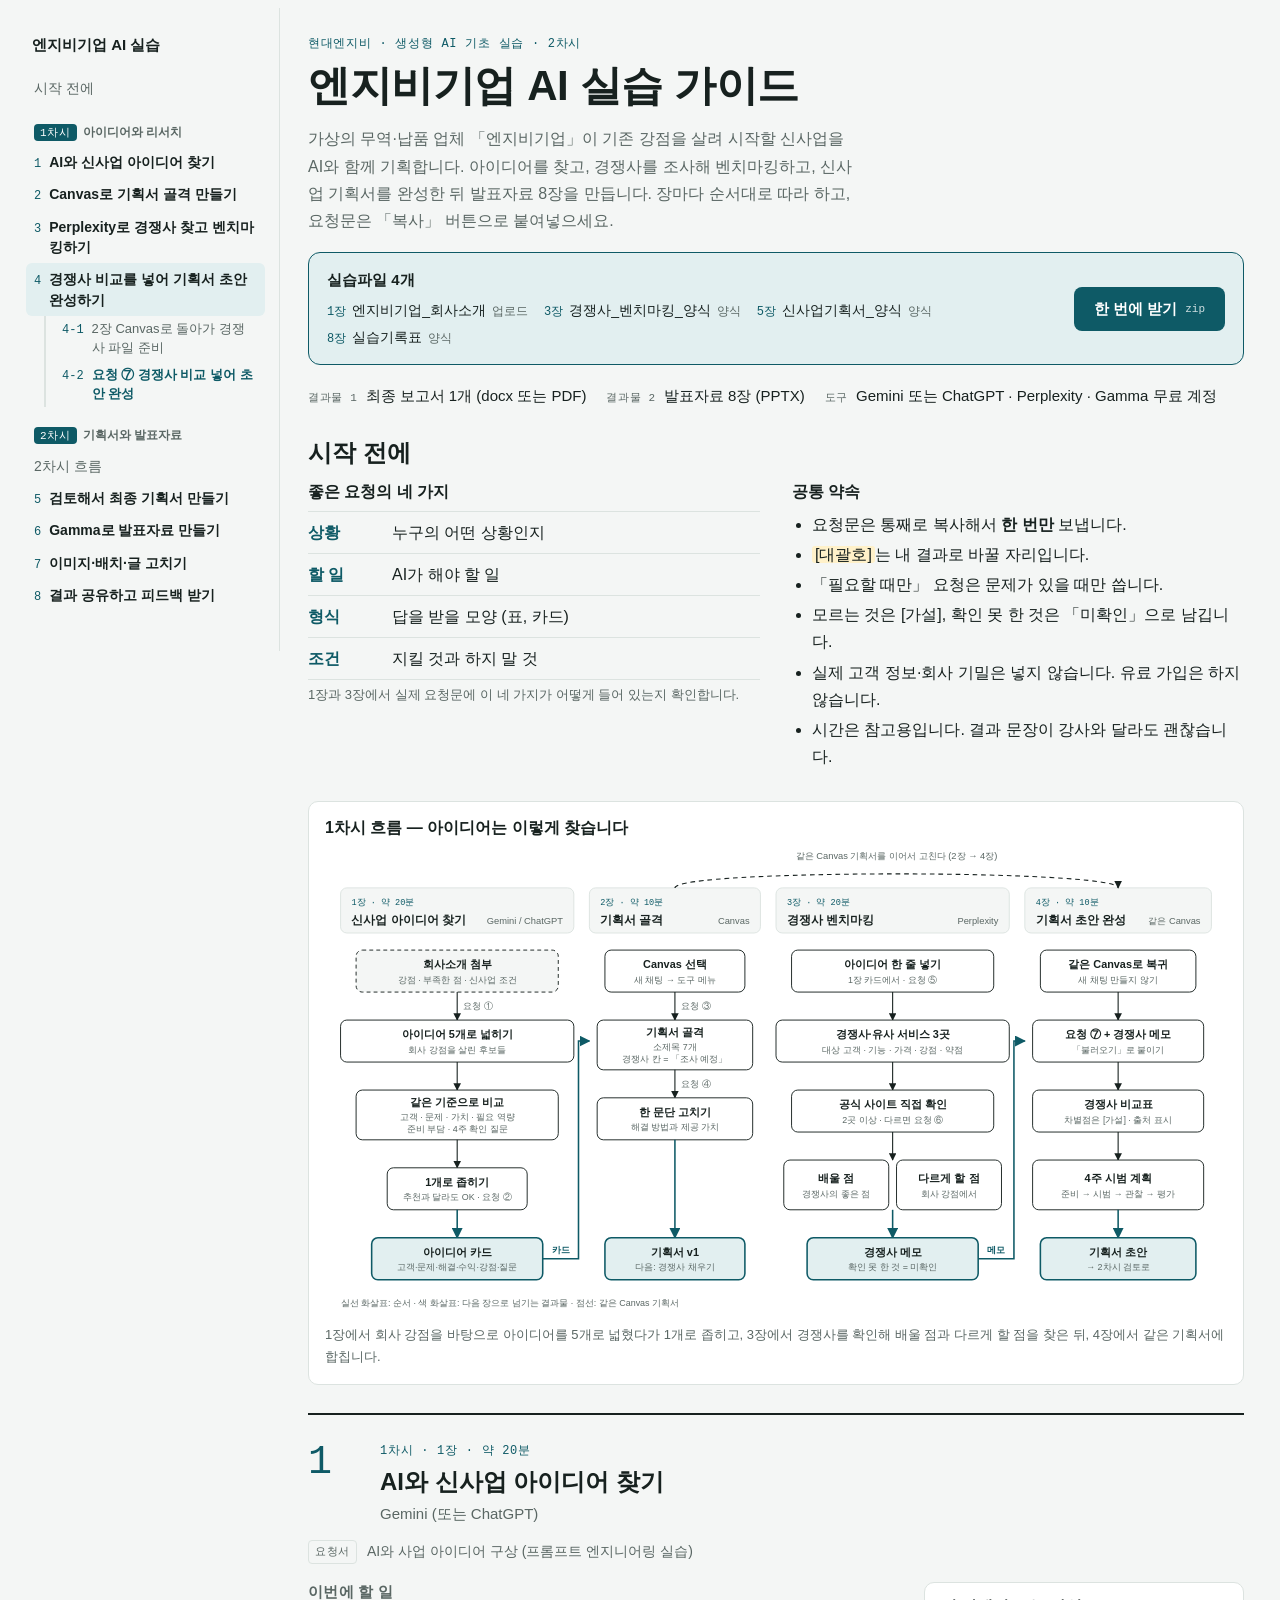
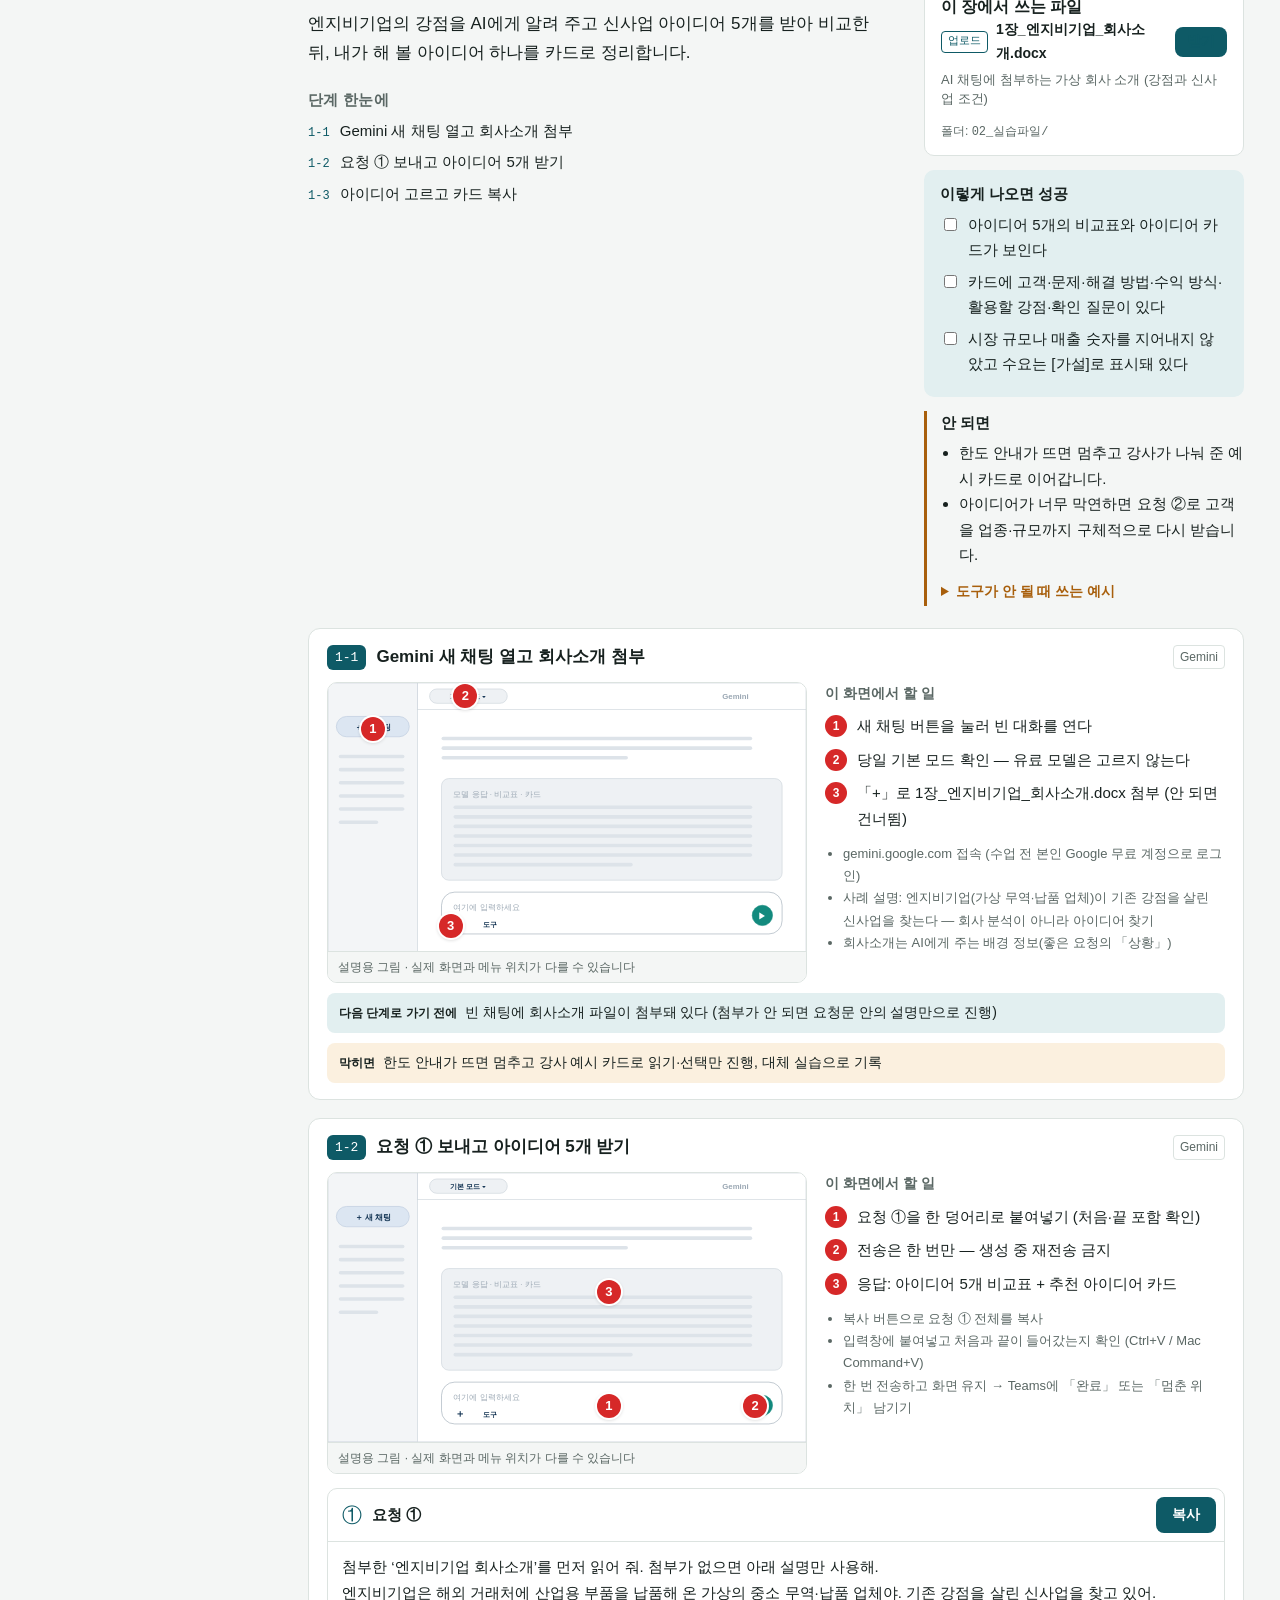
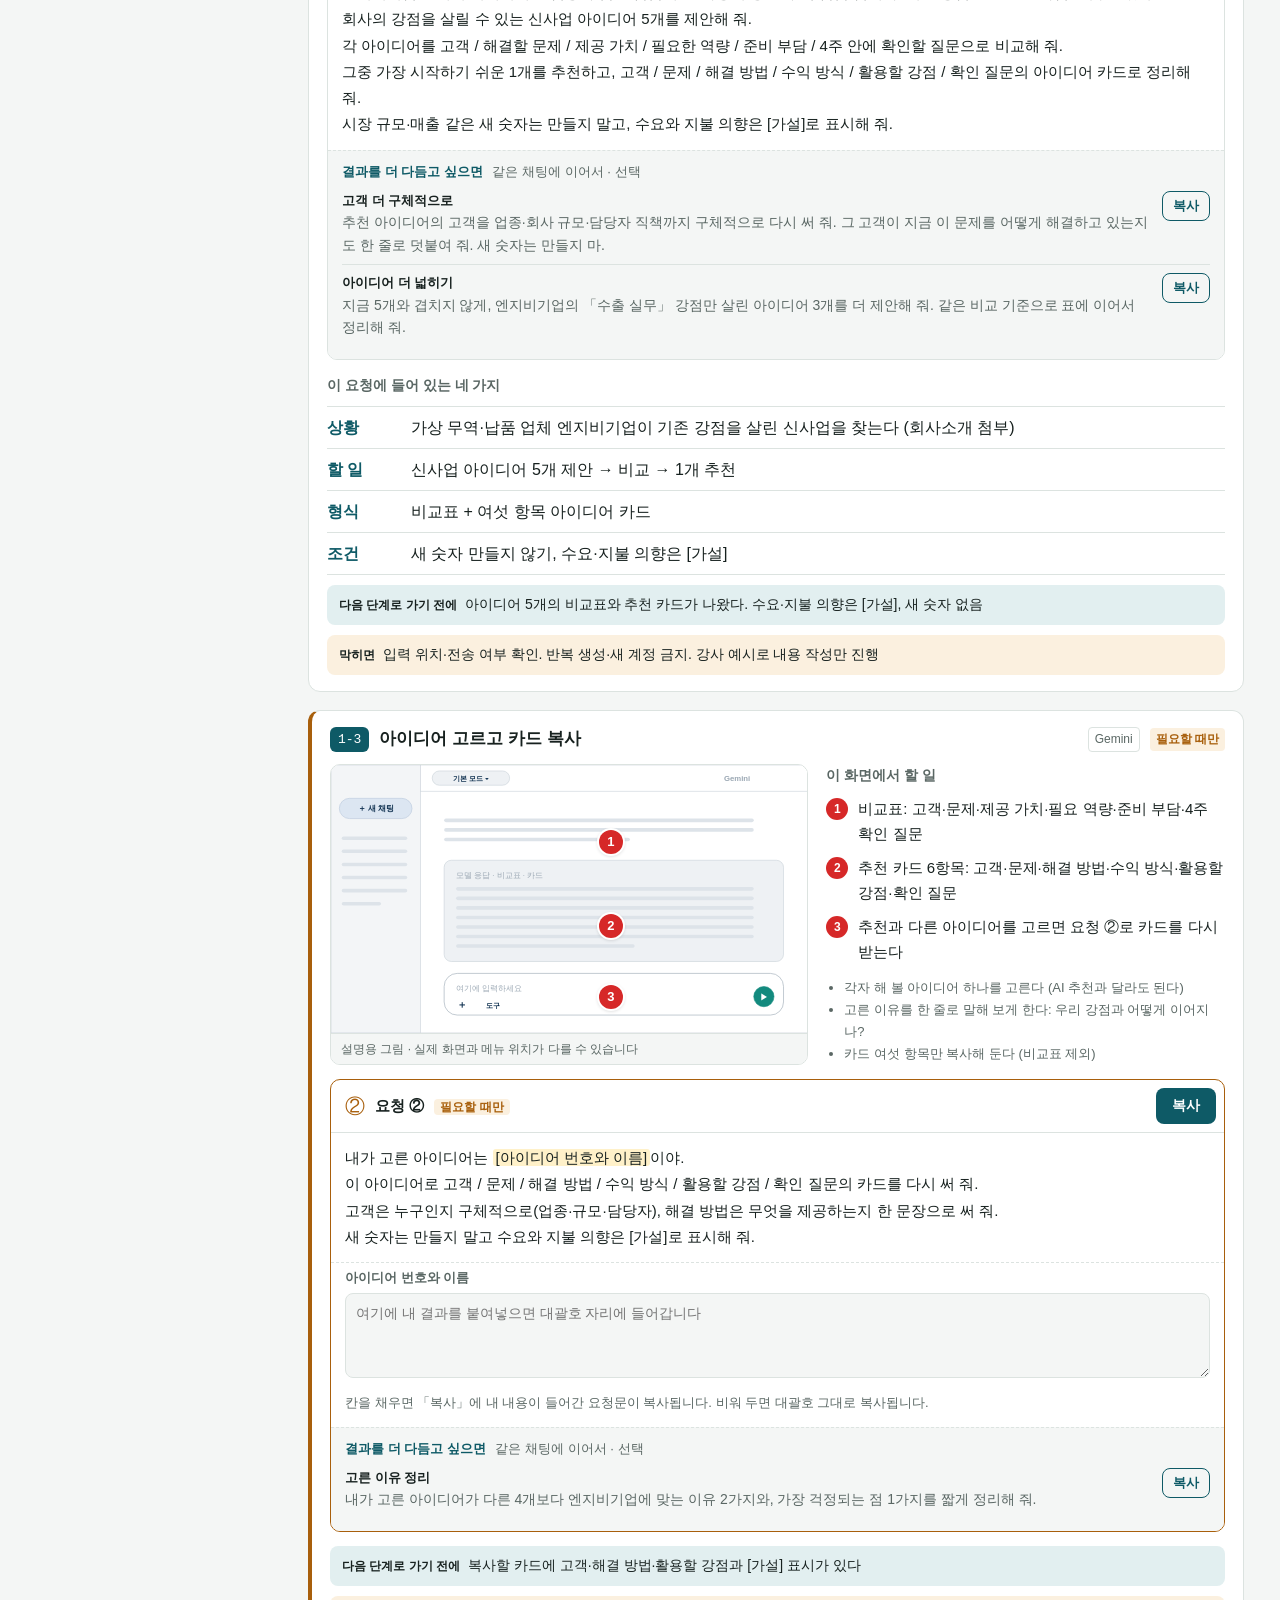
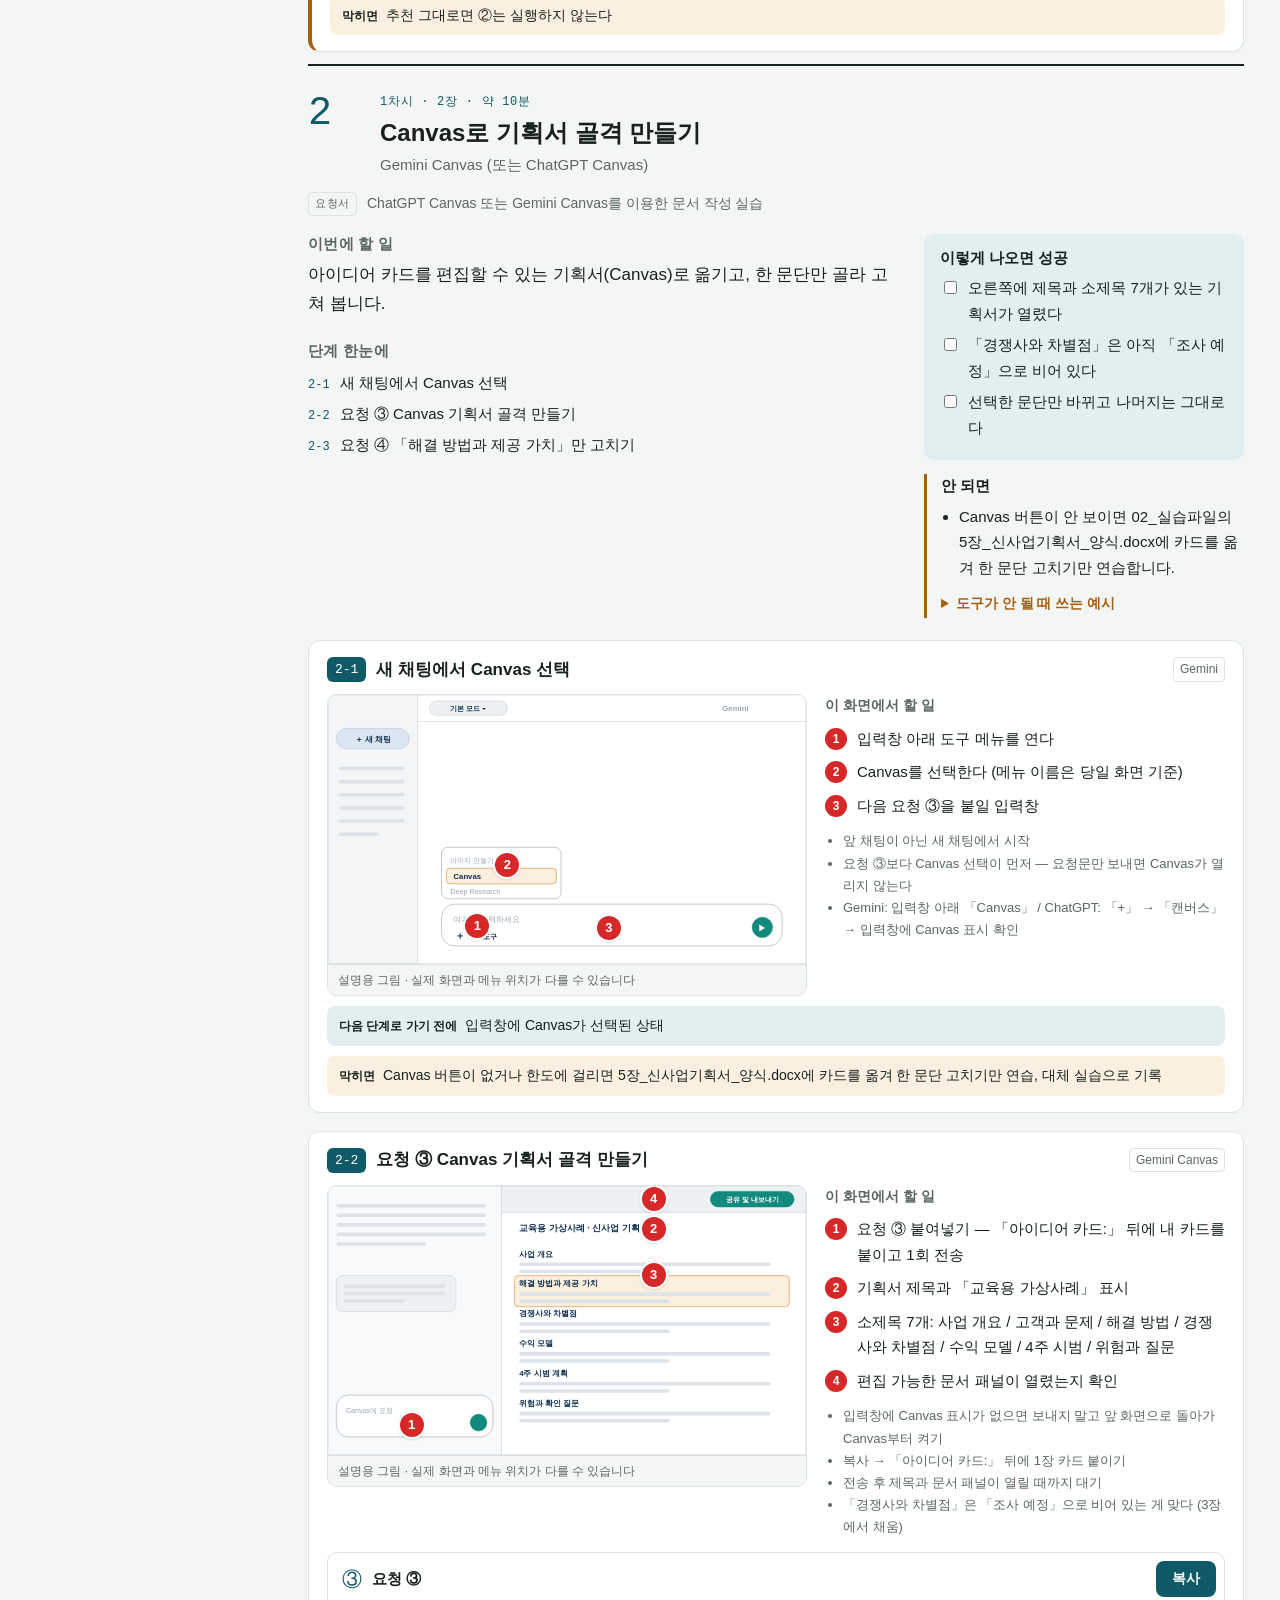
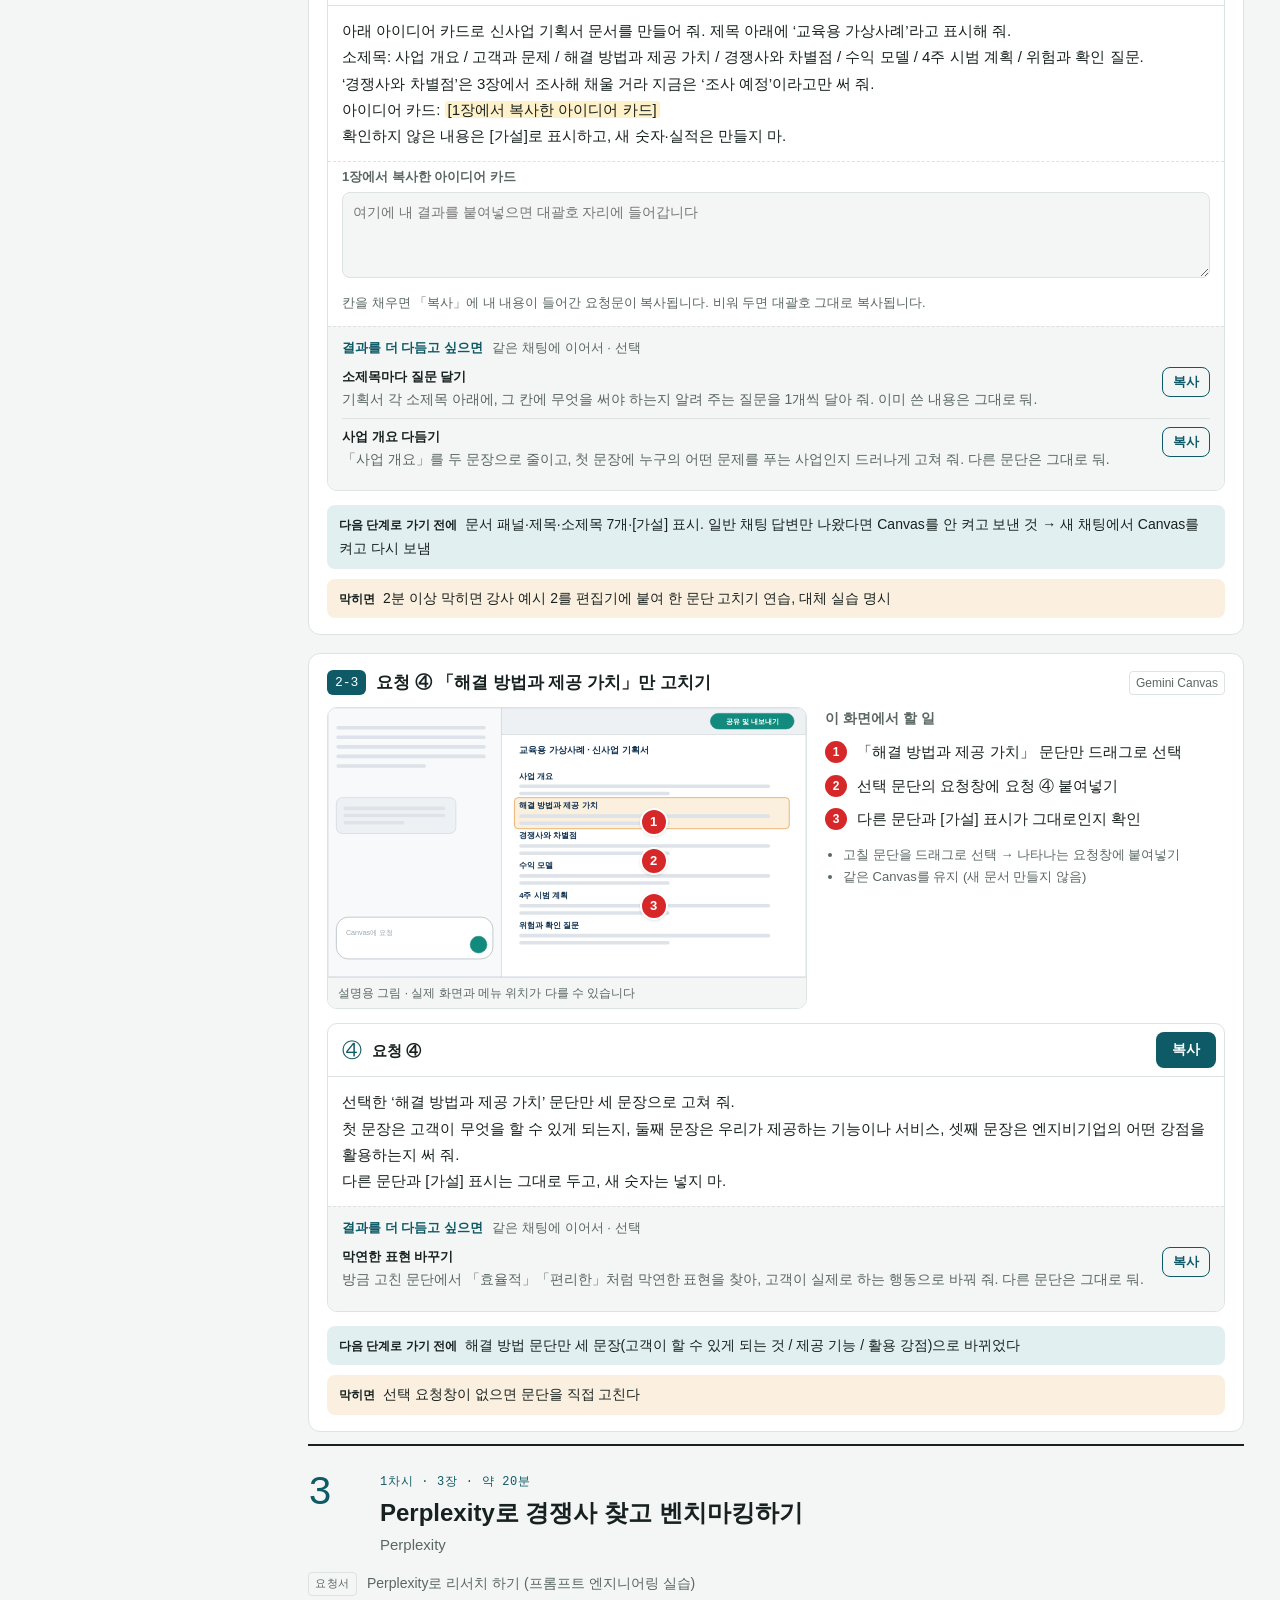
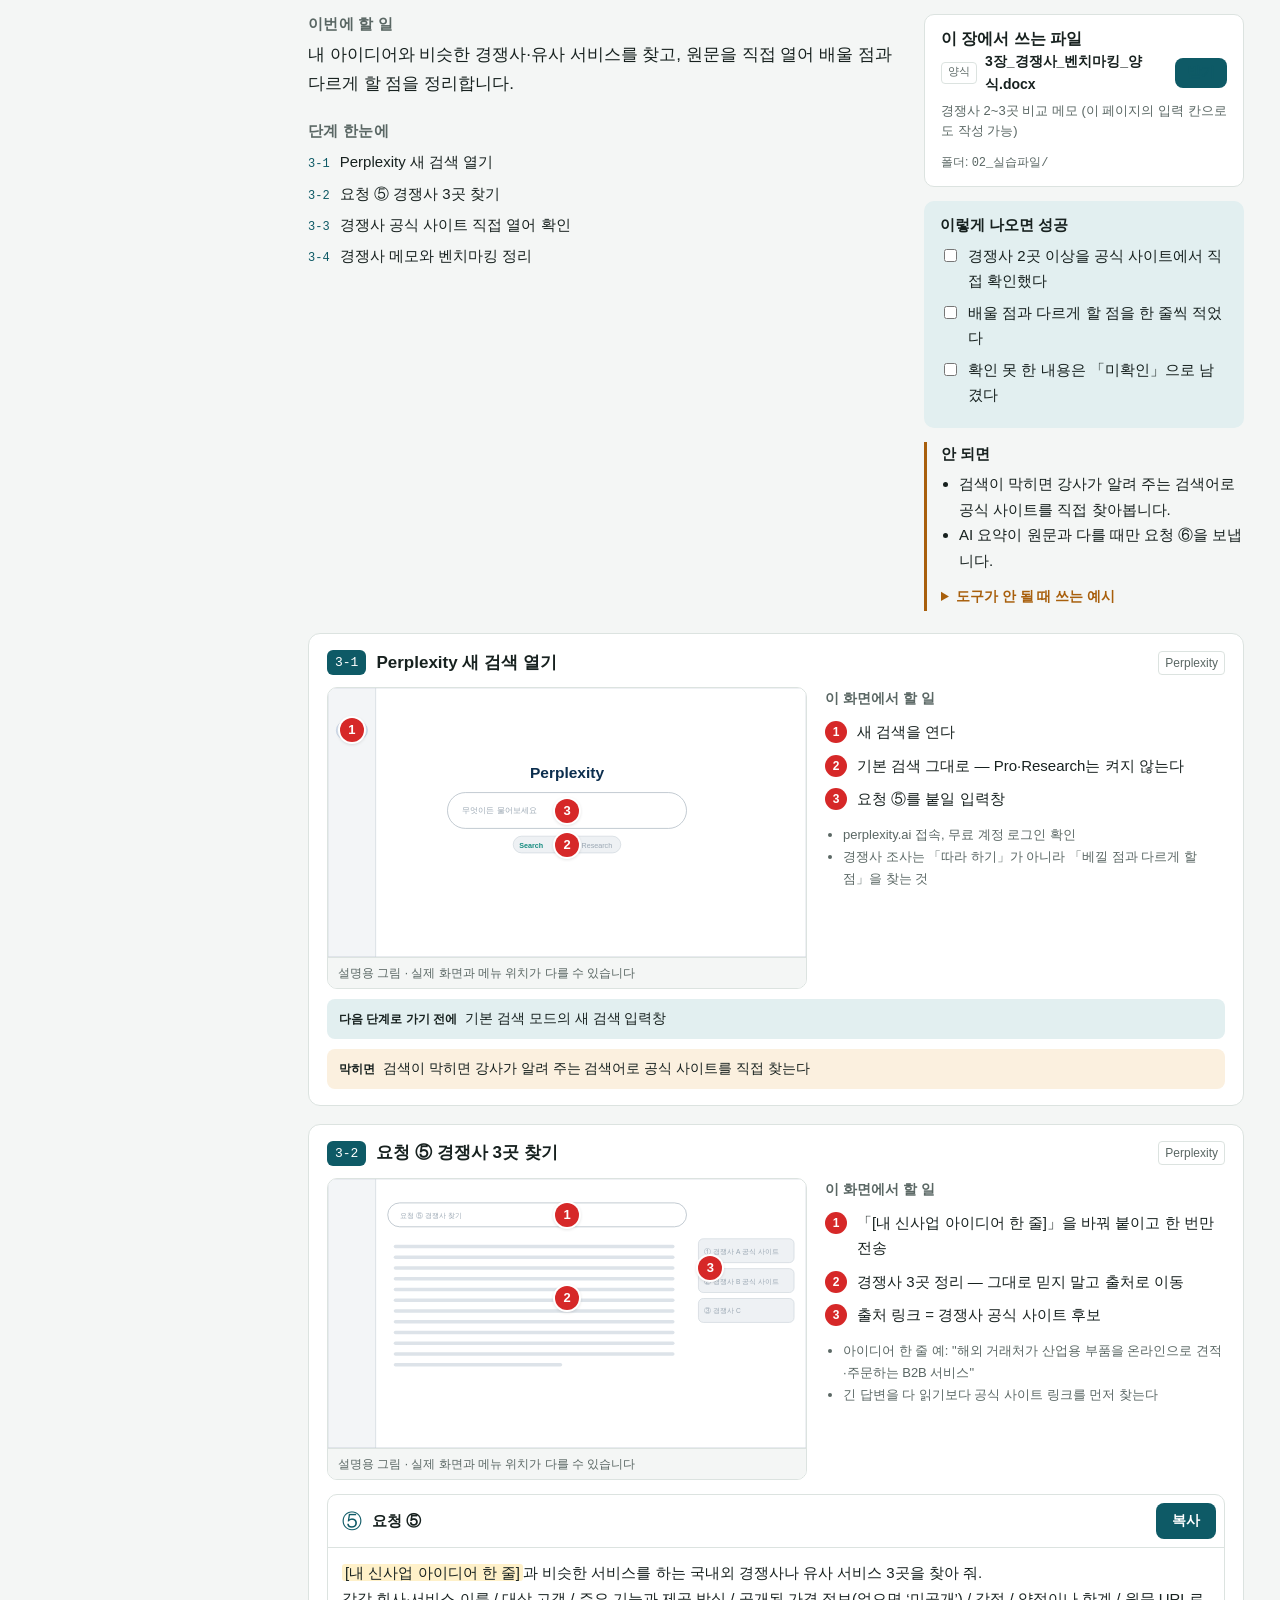
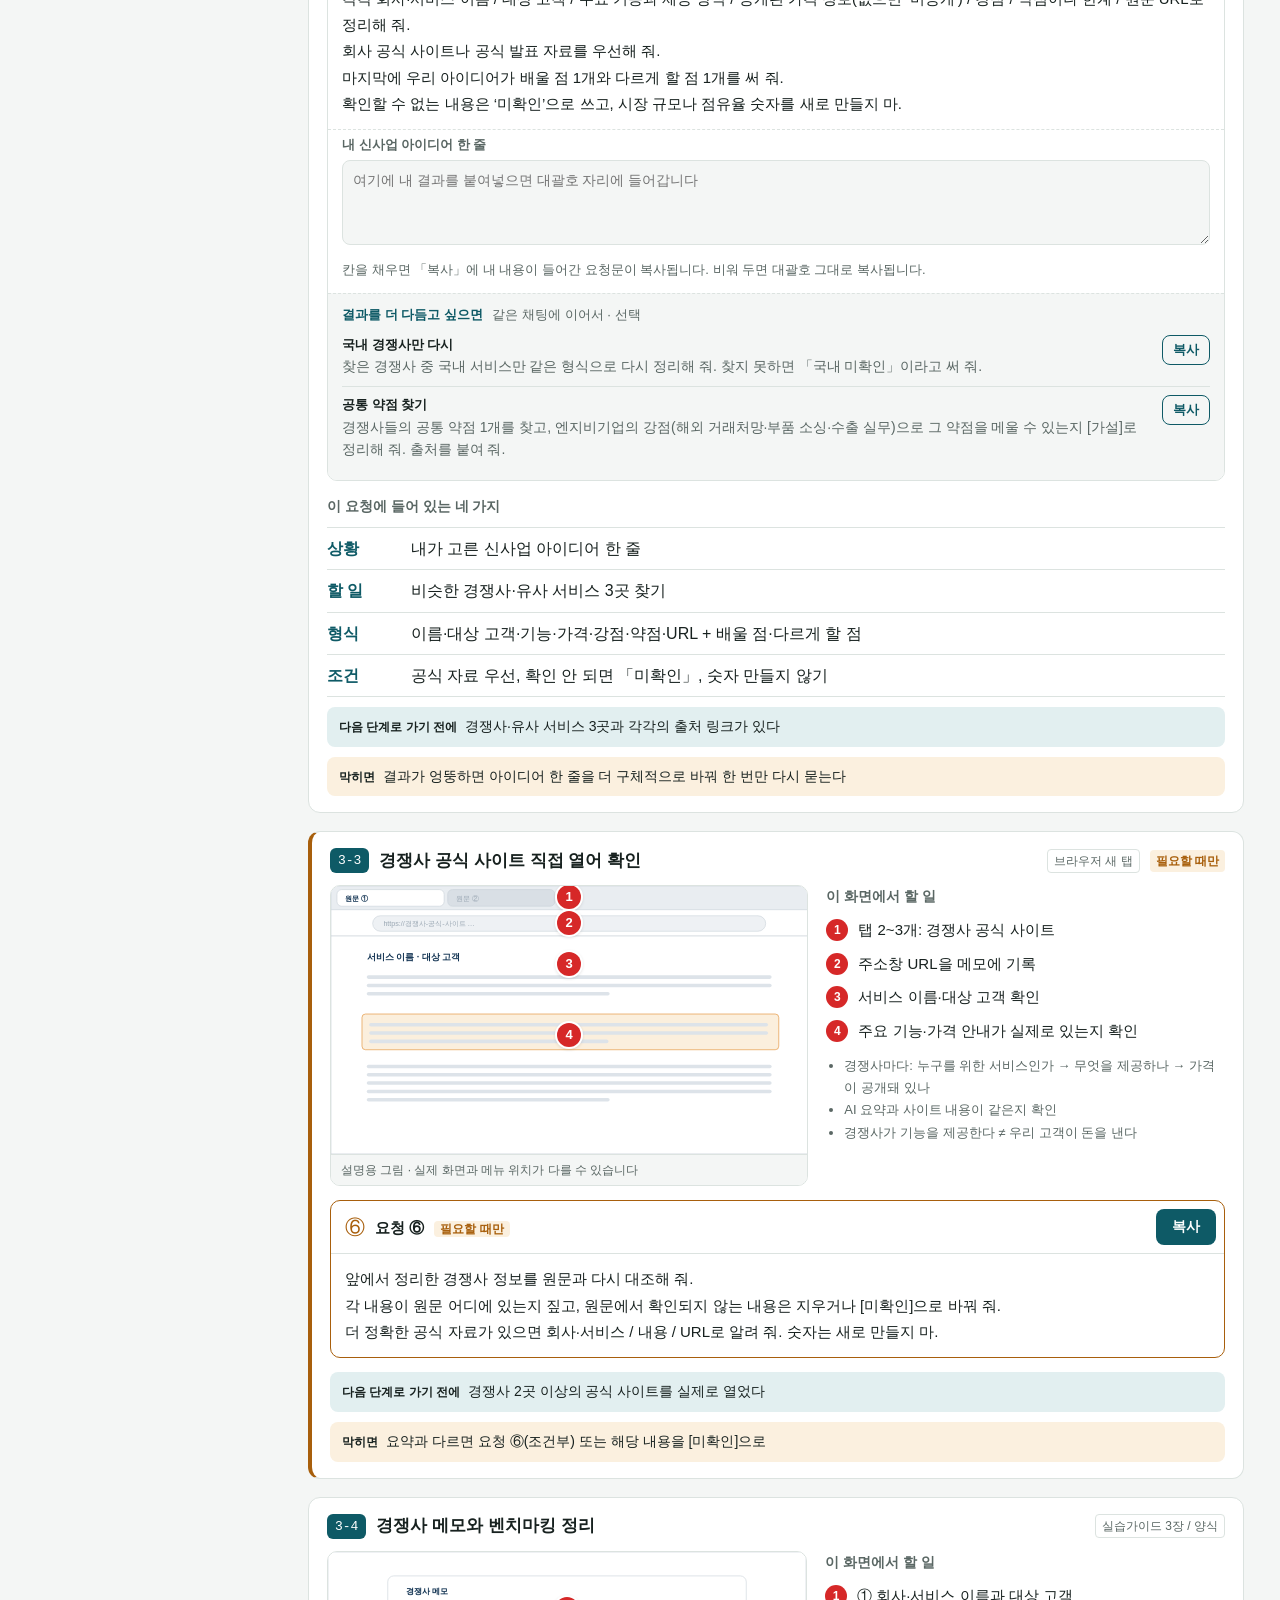
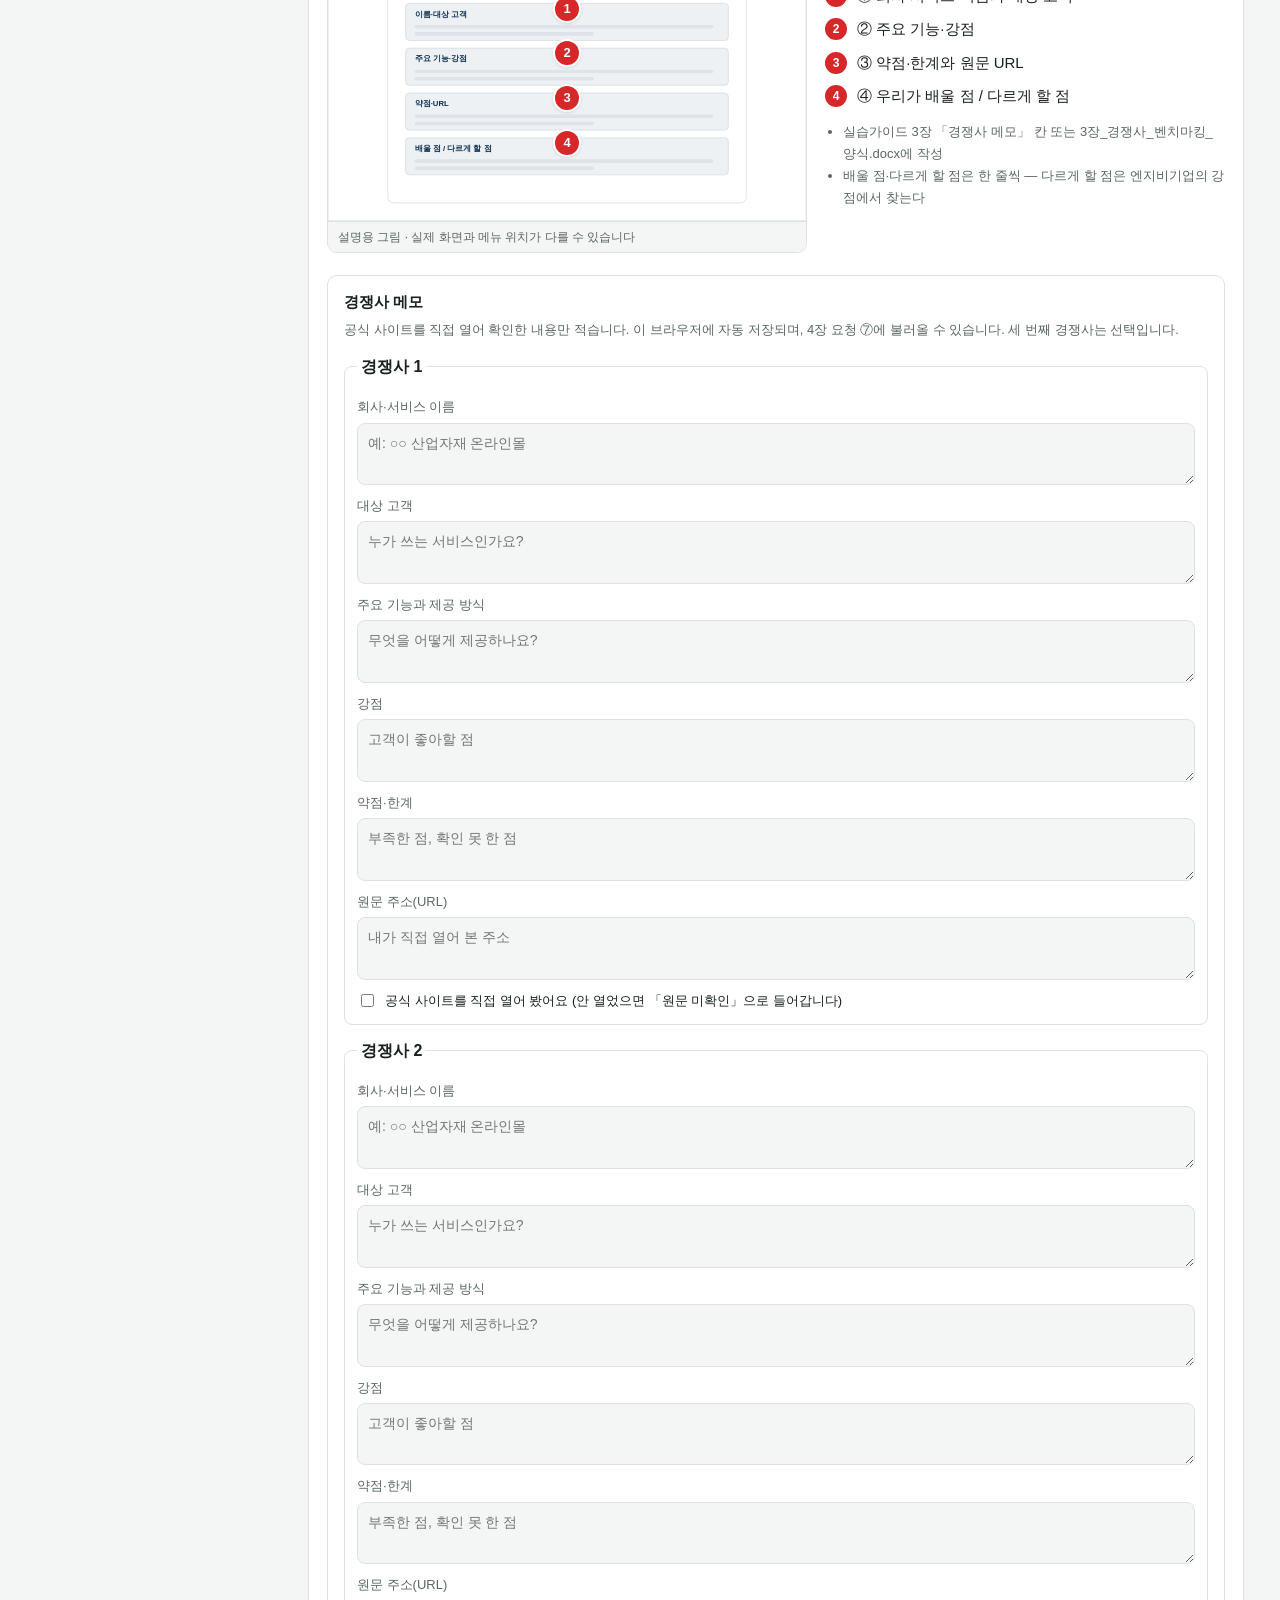
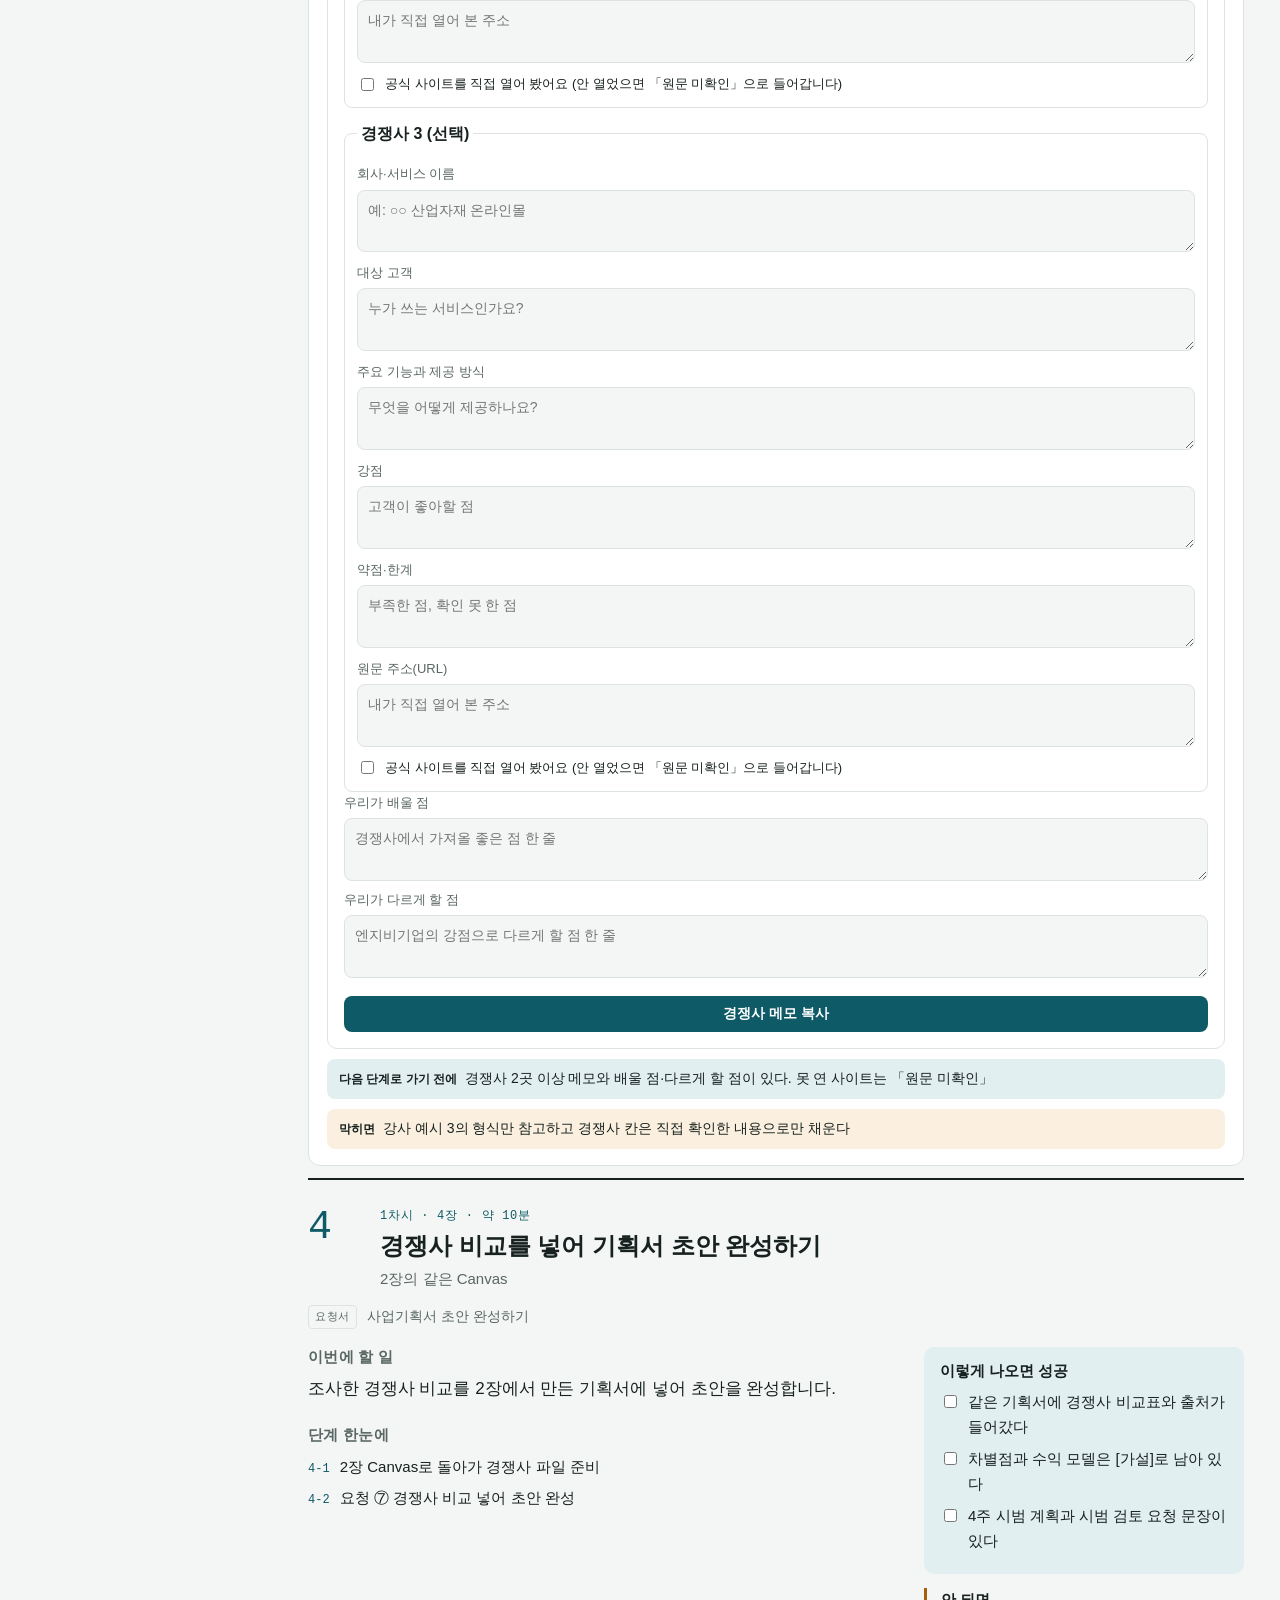
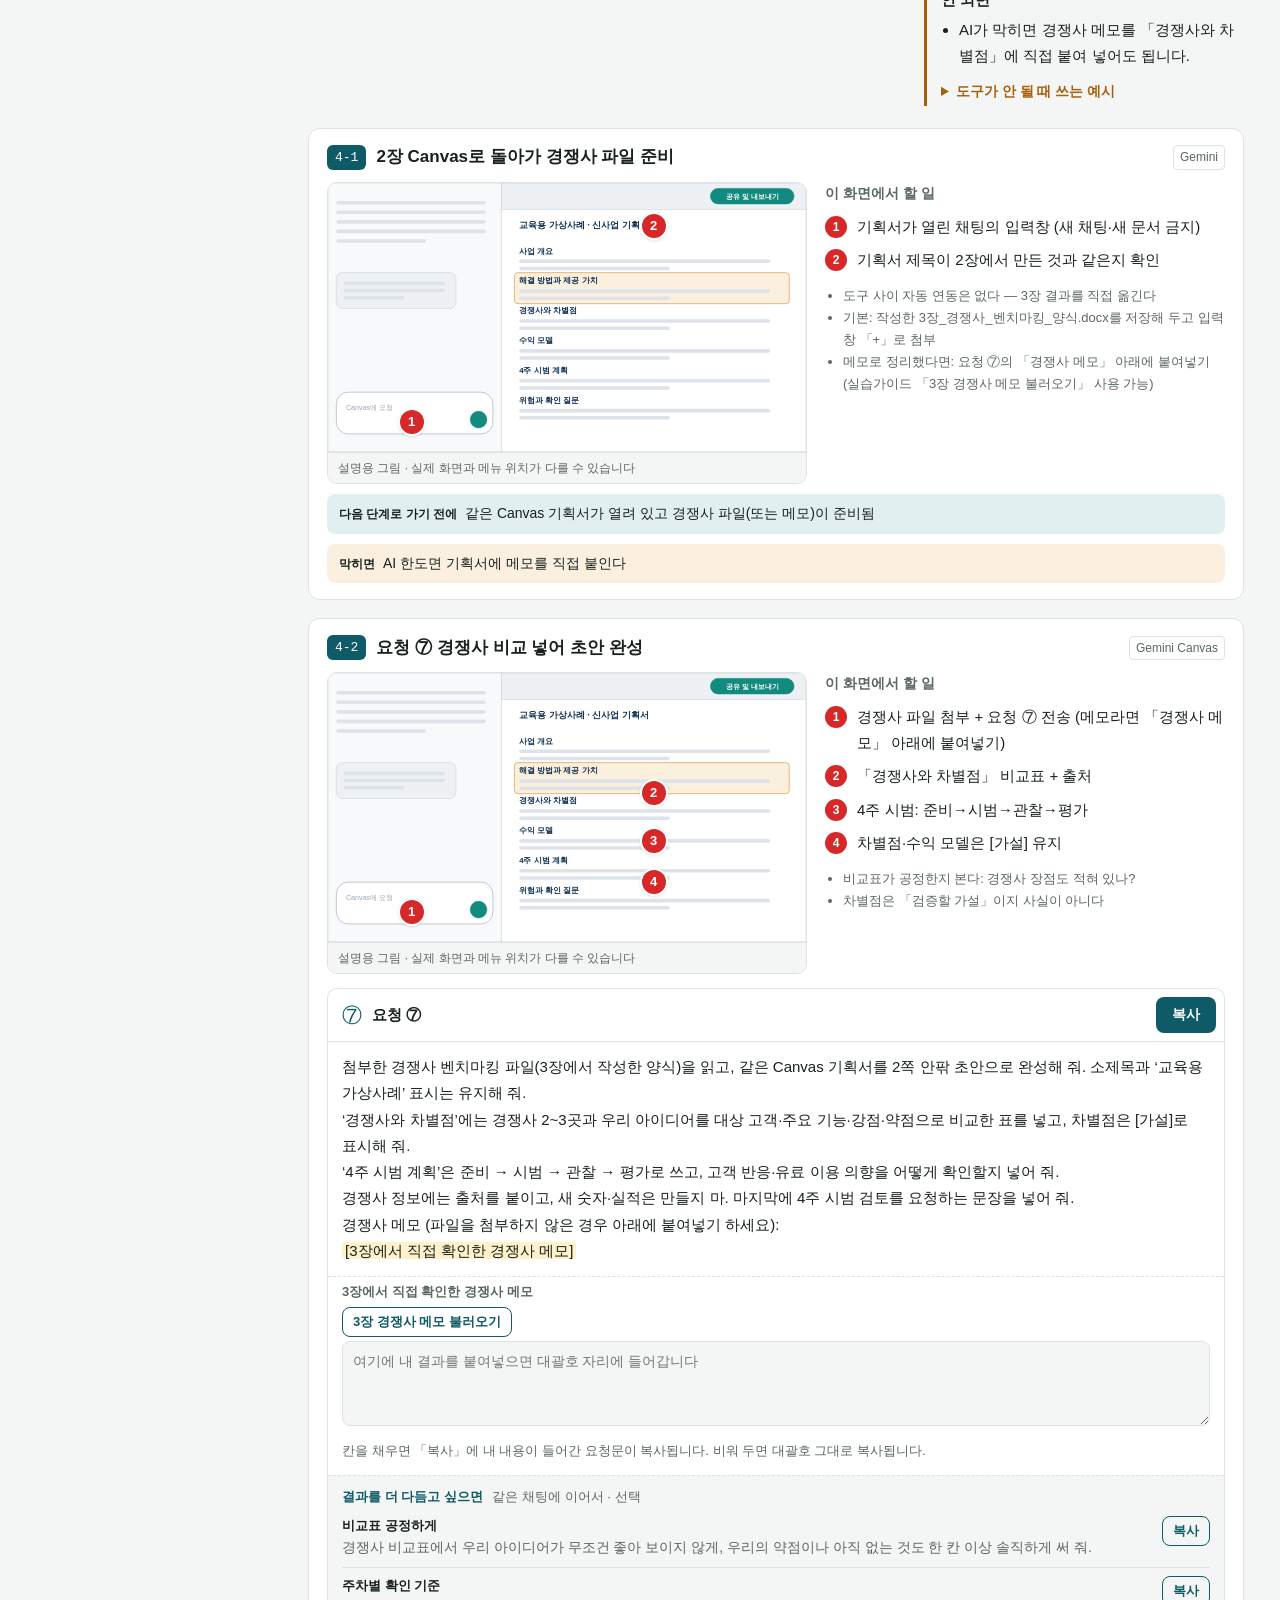
==== 현대엔지비/tools/site/index.html @ 330e94d9 "사이트용 가이드 빌드 추가: 받기 버튼을 일반 다운로드 링크로 Co-Authored-By: Claude Opus 5.5 <noreply@anthropic.com> Claude-Se" ====
<!doctype html>
<html lang="ko">
<head>
<meta charset="utf-8">
<meta name="viewport" content="width=device-width,initial-scale=1,viewport-fit=cover">
<title>엔지비기업 AI 실습 가이드</title>
<style>/* 레이아웃: 한 줄 본문 + 장별 2단(왼쪽 실습 흐름, 오른쪽 확인 패널), 상단 장 이동 바 */
:root{
 --bg:#F4F6F5;--surface:#FFFFFF;--ink:#17211F;--muted:#5A6764;--line:#DCE3E0;
 --accent:#0E5A66;--accent-soft:#E2EFF0;--warn:#A85F0C;--warn-soft:#FBF0DF;--mark:#FFF1C9;--ok:#1F7A4D;
 --f-body:"IBM Plex Sans KR","Apple SD Gothic Neo","Malgun Gothic",sans-serif;--f-mono:"IBM Plex Mono",ui-monospace,Menlo,monospace;
}
@media (prefers-color-scheme:dark){:root:not([data-theme="light"]){--bg:#111716;--surface:#18201F;--ink:#E4ECE9;--muted:#9AAAA6;--line:#2B3735;--accent:#5FB6C2;--accent-soft:#18363A;--warn:#E3A14E;--warn-soft:#33270F;--mark:#4A3D12;--ok:#5CC48F;color-scheme:dark}}
:root[data-theme="dark"]{--bg:#111716;--surface:#18201F;--ink:#E4ECE9;--muted:#9AAAA6;--line:#2B3735;--accent:#5FB6C2;--accent-soft:#18363A;--warn:#E3A14E;--warn-soft:#33270F;--mark:#4A3D12;--ok:#5CC48F;color-scheme:dark}
*{box-sizing:border-box}
html{scroll-behavior:smooth}
body{background:var(--bg);color:var(--ink);font:16px/1.7 var(--f-body)}
.wrap{max-width:1080px;margin:0 auto;padding-inline:28px;padding-block:28px 64px;min-width:0}
h1,h2,h3,h4{text-wrap:balance;line-height:1.3;margin:0}
.eyebrow{font:500 12px/1.4 var(--f-mono);letter-spacing:.06em;color:var(--accent);margin:0 0 6px}
.top h1{font-size:clamp(28px,4.6vw,42px);font-weight:700;letter-spacing:-.01em}
.lead{max-width:62ch;color:var(--muted);margin:12px 0 18px}
.outcome{list-style:none;padding:0;margin:0;display:flex;flex-wrap:wrap;gap:8px 20px;font-size:15px}
.outcome span{font:500 11px var(--f-mono);letter-spacing:.06em;color:var(--muted);margin-right:8px}
.chapnav{position:sticky;top:env(safe-area-inset-top,0px);z-index:10;background:var(--bg);border-block:1px solid var(--line);margin:24px 0 8px;padding-block:8px;display:flex;gap:6px 18px;overflow-x:auto}
.navgroup{display:flex;align-items:center;gap:4px;flex:none}
.navcs{font:500 11px var(--f-mono);color:var(--muted);letter-spacing:.06em;margin-right:4px}
.chapnav a{display:flex;align-items:center;gap:6px;text-decoration:none;color:var(--ink);font-size:14px;padding:4px 10px;border-radius:6px;white-space:nowrap}
.chapnav a b{font:500 12px var(--f-mono);color:var(--accent)}
.chapnav a:hover,.chapnav a:focus-visible{background:var(--accent-soft);outline:none}
.basics{padding-block:28px}
.basics>h2,.chead h2{font-size:24px;font-weight:700}
.bgrid{display:grid;grid-template-columns:repeat(auto-fit,minmax(280px,1fr));gap:20px 32px;margin-top:14px}
.bgrid h3{font-size:16px;margin-bottom:8px}
.fourtable,.four dl{margin:0;display:grid;gap:0;border-top:1px solid var(--line)}
.fourtable div,.four dl div{display:grid;grid-template-columns:72px 1fr;gap:12px;padding:7px 0;border-bottom:1px solid var(--line)}
dt{font-weight:600;color:var(--accent)}dd{margin:0;min-width:0}
.rules{margin:0;padding-left:20px}.rules li{margin:3px 0}
mark{background:var(--mark);color:inherit;border-radius:3px;padding:0 3px}
.chap{border-top:2px solid var(--ink);padding-block:28px 12px;scroll-margin-top:64px}
.chead{display:flex;gap:16px;align-items:flex-start}
.cno{flex:none;font:500 40px/1 var(--f-mono);color:var(--accent);min-width:1.4em}
.cmeta{min-width:0}
.tools{margin:4px 0 0;color:var(--muted);font-size:15px}
.req{margin:14px 0 0;font-size:14px;color:var(--muted);display:flex;gap:10px;flex-wrap:wrap}
.req span{font:500 11px/2 var(--f-mono);letter-spacing:.06em;border:1px solid var(--line);border-radius:4px;padding:0 6px}
.cbody{display:grid;grid-template-columns:minmax(0,1fr) 320px;gap:28px;margin-top:18px}
@media (max-width:880px){.cbody{grid-template-columns:minmax(0,1fr)}}
.col-main,.col-side{min-width:0}
.col-main h3{font-size:15px;font-weight:600;color:var(--muted);letter-spacing:.02em;margin:22px 0 8px}
.col-main h3:first-child{margin-top:0}
.goal{margin:0;font-size:17px;max-width:62ch}
.steps{margin:0;padding-left:0;list-style:none;counter-reset:s;display:grid;gap:8px}
.steps li{counter-increment:s;display:grid;grid-template-columns:28px 1fr;gap:10px;max-width:68ch}
.steps li::before{content:counter(s);font:500 13px/26px var(--f-mono);text-align:center;width:26px;height:26px;border-radius:50%;background:var(--accent);color:var(--surface)}
.prompt{background:var(--surface);border:1px solid var(--line);border-radius:10px;margin:0 0 14px;overflow:hidden}
.prompt.cond{border-color:var(--warn)}
.pbar{display:flex;align-items:center;gap:10px;padding:8px 8px 8px 14px;border-bottom:1px solid var(--line)}
.pno{font-size:20px;color:var(--accent);line-height:1}
.prompt.cond .pno{color:var(--warn)}
.ptitle{flex:1;font-weight:600;font-size:15px}
.ptitle em{font-style:normal;font-size:12px;font-weight:600;color:var(--warn);background:var(--warn-soft);border-radius:4px;padding:1px 6px;margin-left:6px}
.prompt pre{margin:0;padding:12px 14px;white-space:pre-wrap;overflow-wrap:anywhere;word-break:keep-all;font:15px/1.75 var(--f-body)}
button{font:600 14px var(--f-body);cursor:pointer;border-radius:8px;min-height:36px;padding:0 16px}
.copy{background:var(--accent);color:var(--surface);border:0}
.copy:hover{filter:brightness(1.1)}
.copy.done{background:var(--ok)}
.copy.wide{width:100%;margin-top:10px}
.ghost{background:transparent;color:var(--accent);border:1px solid var(--accent);min-height:30px;font-size:13px;padding:0 10px}
button:focus-visible,textarea:focus-visible,input:focus-visible,summary:focus-visible{outline:3px solid var(--warn);outline-offset:2px}
.fills{padding:4px 14px 12px;border-top:1px dashed var(--line);display:grid;gap:10px}
.fill{display:grid;gap:4px;font-size:13px;color:var(--muted)}
.fill span{font-weight:600}
.fill .ghost{justify-self:start}
textarea{width:100%;font:14px/1.6 var(--f-body);color:var(--ink);background:var(--bg);border:1px solid var(--line);border-radius:8px;padding:8px 10px;resize:vertical}
.hint{font-size:13px;color:var(--muted);margin:4px 0 0}
.four{margin-top:6px}
.four h4,.tool-box h4,.ok h4,.fb h4{font-size:15px;margin-bottom:8px}
.tool-box{margin-top:22px;background:var(--surface);border:1px solid var(--line);border-radius:10px;padding:16px}
fieldset{border:1px solid var(--line);border-radius:8px;margin:12px 0 0;padding:10px 12px 12px;display:grid;gap:4px;min-width:0}
legend{font-weight:600;padding:0 4px}
fieldset label{font-size:13px;color:var(--muted);margin-top:6px}
label.inline{display:flex;gap:8px;align-items:center;font-size:13px;color:var(--ink)}
.scroll{overflow-x:auto}
.log{border-collapse:collapse;width:100%;font-size:14px;margin:8px 0 14px;font-variant-numeric:tabular-nums}
.log th,.log td{border-bottom:1px solid var(--line);padding:7px 8px;text-align:left}
.log td:nth-child(n+3),.log th:nth-child(n+3){text-align:center;width:72px}
.tool-box>label{display:block;font-size:13px;color:var(--muted);margin-bottom:4px}
.ok{background:var(--accent-soft);border-radius:10px;padding:14px 16px}
.chk{display:grid;grid-template-columns:20px 1fr;gap:8px;align-items:start;font-size:15px;margin:6px 0;cursor:pointer}
.chk input{margin-top:6px}
.chk input:checked+span{color:var(--muted);text-decoration:line-through}
.fb{margin-top:14px;border-left:3px solid var(--warn);padding:2px 0 2px 14px}
.fb ul{margin:0;padding-left:18px;font-size:15px}
details{margin-top:12px}
summary{cursor:pointer;font-weight:600;font-size:14px;color:var(--warn)}
.ex{white-space:pre-wrap;overflow-wrap:anywhere;font:13px/1.65 var(--f-body);background:var(--surface);border:1px solid var(--line);border-radius:8px;padding:10px 12px;margin:8px 0;max-height:320px;overflow-y:auto}
.file{font-size:12px;color:var(--muted);margin:12px 0 0;overflow-wrap:anywhere}
code{font:12px var(--f-mono)}
.foot{border-top:1px solid var(--line);margin-top:28px;padding-top:16px;font-size:13px;color:var(--muted)}
.toast{position:fixed;left:50%;bottom:calc(20px + env(safe-area-inset-bottom,0px));transform:translateX(-50%);background:var(--ink);color:var(--bg);padding:8px 16px;border-radius:999px;font-size:14px;opacity:0;pointer-events:none;transition:opacity .2s}
.toast.on{opacity:1}
@media (prefers-reduced-motion:reduce){html{scroll-behavior:auto}.toast{transition:none}}
@media (max-width:520px){.cno{font-size:30px}.chead{gap:10px}.pbar{flex-wrap:wrap}}
.shots h3{margin-top:0}
.shotgrid{display:grid;grid-template-columns:repeat(auto-fill,minmax(240px,1fr));gap:12px;margin-bottom:8px}
.shot{margin:0;background:var(--surface);border:1px solid var(--line);border-radius:8px;overflow:hidden}
.shot img{display:block;width:100%;height:auto;max-width:100%}
.shot figcaption{font-size:12px;color:var(--muted);padding:6px 10px;line-height:1.5}
.shot figcaption b{font:500 11px var(--f-mono);color:var(--accent);margin-right:4px}
.files{border:1px solid var(--line);background:var(--surface);border-radius:10px;padding:14px 16px;margin-bottom:14px}
.files ul{list-style:none;margin:0;padding:0;display:grid;gap:10px}
.files li{display:grid;grid-template-columns:auto minmax(0,1fr) auto;gap:4px 8px;align-items:center;min-width:0}
.files a{color:var(--accent);font-weight:600;font-size:14px;overflow-wrap:anywhere}
.files small{grid-column:1/-1;color:var(--muted);font-size:13px;line-height:1.5}
.ftag{font:500 11px/1.8 var(--f-mono);border:1px solid var(--line);border-radius:4px;padding:0 6px;color:var(--muted)}
.ftag.up{border-color:var(--accent);color:var(--accent)}
.alt{margin-top:24px;border:1px solid var(--warn);border-radius:10px;padding:16px;background:var(--surface)}
.alt h3{margin:0 0 12px!important;color:var(--warn)!important;font-size:16px!important}
.altshot{margin:0 0 14px}.altshot img{display:block;width:100%;height:auto;border:1px solid var(--line);border-radius:8px}
.altshot figcaption{font-size:12px;color:var(--muted);margin-top:6px}
.route{border-top:1px solid var(--line);padding-top:10px;margin-top:10px}
.route:first-of-type{border-top:0;margin-top:0;padding-top:0}
.rname{font-weight:600;margin:0 0 6px;display:flex;flex-wrap:wrap;gap:6px 8px;align-items:baseline}
.rname a{font-weight:400;font-size:13px;color:var(--accent)}
.rtag{font:500 11px/1.8 var(--f-mono);background:var(--warn-soft);color:var(--warn);border-radius:4px;padding:0 6px}
.route ol{margin:0;padding-left:20px;font-size:15px}.route li{margin:3px 0}
.fname{font-weight:600;font-size:14px;overflow-wrap:anywhere;min-width:0}
.dl{background:var(--accent);color:var(--surface);border:0;min-height:30px;font-size:13px;padding:0 12px}
.dl:hover{filter:brightness(1.1)}
.flowfig{margin:28px 0 0;padding:16px;background:var(--surface);border:1px solid var(--line);border-radius:10px}
.flowfig h3{font-size:16px;margin:0 0 10px}
.flowwrap{overflow-x:auto}
.flow{display:block;width:100%;min-width:760px;height:auto;color:var(--ink);font-family:var(--f-body)}
.flow .bx,.flow .hd{fill:var(--surface);stroke:currentColor;stroke-width:1.2}
.flow .hd{fill:var(--bg);stroke:var(--line)}
.flow .in{fill:var(--bg);stroke:currentColor;stroke-width:1.2;stroke-dasharray:5 4}
.flow .out{fill:var(--accent-soft);stroke:var(--accent);stroke-width:2}
.flow .ln{stroke:currentColor;stroke-width:1.4}
.flow .lnA{stroke:var(--accent);stroke-width:2}
.flow .lnD{stroke:currentColor;stroke-width:1.4;stroke-dasharray:6 5}
.flow .accf{fill:var(--accent)}
.flow text{fill:currentColor}
.flow .tb{font-size:14px;font-weight:600}.flow .ts{font-size:11.5px;fill:var(--muted)}
.flow .th{font-size:15px;font-weight:700}.flow .tn{font:500 11px var(--f-mono);fill:var(--accent)}.flow .tt{font-size:12px;fill:var(--muted)}
.flow .tl{font-size:12px;fill:var(--muted)}.flow .tlA{font-size:12px;font-weight:600;fill:var(--accent)}
.flowfig figcaption{font-size:13px;color:var(--muted);margin-top:8px}
.steplist{margin:0;padding:0;list-style:none;display:grid;gap:4px}
.steplist a{color:var(--ink);text-decoration:none;font-size:15px}.steplist a:hover{color:var(--accent)}
.steplist b{font:500 12px var(--f-mono);color:var(--accent);margin-right:6px}
.steps-wrap{display:grid;gap:18px;margin-top:22px}
.stepcard{background:var(--surface);border:1px solid var(--line);border-radius:12px;padding:16px 18px;scroll-margin-top:64px}
.stepcard.cond{border-left:4px solid var(--warn)}
.shead{display:flex;flex-wrap:wrap;align-items:center;gap:6px 10px;margin-bottom:12px}
.shead h4{margin:0;font-size:17px;flex:1 1 260px}
.sno{font:500 13px/1 var(--f-mono);background:var(--accent);color:var(--surface);border-radius:6px;padding:6px 8px}
.stool{font-size:12px;color:var(--muted);border:1px solid var(--line);border-radius:4px;padding:1px 6px}
.scond{font-size:12px;font-weight:600;color:var(--warn);background:var(--warn-soft);border-radius:4px;padding:1px 6px}
.sgrid{display:grid;grid-template-columns:minmax(0,1.2fr) minmax(0,1fr);gap:18px;align-items:start}
@media (max-width:880px){.sgrid{grid-template-columns:minmax(0,1fr)}}
.stepcard .shot{margin:0;border:1px solid var(--line);border-radius:10px;overflow:hidden;background:#fff}
.stage-box{position:relative;line-height:0}
.stage-box img.cap{display:none;width:100%;height:auto}
.shot.has img.cap{display:block}.shot.has .wire{display:none}
.wire svg{display:block;width:100%;height:auto}
.pin{position:absolute;transform:translate(-50%,-50%);width:24px;height:24px;border-radius:50%;background:#D62828;color:#fff;font:700 13px/24px var(--f-body);text-align:center;box-shadow:0 0 0 2px #fff,0 1px 4px rgba(0,0,0,.3);pointer-events:none}
.wcap{font-size:12px;color:var(--muted);padding:6px 10px;line-height:1.5;background:var(--bg);border-top:1px solid var(--line)}
.shot.has .wcap{display:none}
.sbody h5,.four h5{margin:0 0 8px;font-size:14px;color:var(--muted)}
.todo{list-style:none;margin:0;padding:0;display:grid;gap:8px}
.todo li{display:grid;grid-template-columns:24px 1fr;gap:8px;font-size:15px}
.todo .n{width:22px;height:22px;border-radius:50%;background:#D62828;color:#fff;font:700 12px/22px var(--f-body);text-align:center;margin-top:2px}
.notes{margin:12px 0 0;padding-left:18px;font-size:13px;color:var(--muted)}
.stepcard .prompt{margin-top:14px}
.next,.stuck{margin:10px 0 0;font-size:14px;border-radius:8px;padding:8px 12px}
.next{background:var(--accent-soft)}.stuck{background:var(--warn-soft)}
.next b,.stuck b{font-size:12px;margin-right:8px}
.shell{display:grid;grid-template-columns:272px minmax(0,1fr);max-width:1400px;margin:0 auto}
.side{position:sticky;top:env(safe-area-inset-top,0px);align-self:start;max-height:100vh;overflow-y:auto;padding:24px 14px 40px 18px;border-right:1px solid var(--line);background:var(--bg)}
.sidetitle{font-weight:700;font-size:15px;margin:0 0 14px 6px}
.toc a{display:flex;gap:8px;align-items:baseline;text-decoration:none;color:var(--ink);border-radius:6px;padding:6px 8px;font-size:14px;line-height:1.45}
.toc a:hover{background:var(--accent-soft)}
.toc a:focus-visible{outline:3px solid var(--warn);outline-offset:1px}
.toc a b{font:500 12px var(--f-mono);color:var(--accent);flex:none}
.tg{margin:18px 0 4px 8px;font-size:12px;color:var(--muted);font-weight:600;display:flex;gap:6px;align-items:baseline}
.tg span{font:500 11px var(--f-mono);letter-spacing:.06em;color:var(--surface);background:var(--accent);border-radius:4px;padding:1px 6px}
.tbasic,.tflow{color:var(--muted)!important}
.tchap{font-weight:600}
.tsteps{list-style:none;margin:0 0 6px 18px;padding:0 0 0 8px;border-left:2px solid var(--line);display:none}
.tsteps a{font-size:13px;padding:4px 8px;color:var(--muted)}
.tch.active .tsteps{display:block}
.toc a.on{background:var(--accent-soft);color:var(--ink)}
.toc a.now{color:var(--accent);font-weight:600}
.mtoc{display:none}
@media (max-width:960px){
 .shell{display:block}
 .wrap{padding-inline:16px}
 .mtoc{display:block;position:sticky;top:env(safe-area-inset-top,0px);z-index:40;background:var(--bg);border-bottom:1px solid var(--line);padding:8px 16px}
 #tocbtn{width:100%;display:flex;align-items:center;gap:10px;background:var(--surface);color:var(--ink);border:1px solid var(--line);min-height:42px;padding:0 14px;text-align:left}
 .mlabel{font:500 12px var(--f-mono);color:var(--surface);background:var(--accent);border-radius:4px;padding:2px 8px;flex:none}
 #tocnow{flex:1;min-width:0;white-space:nowrap;overflow:hidden;text-overflow:ellipsis;font-weight:600}
 .caret{flex:none;transition:transform .2s}
 #tocbtn[aria-expanded="true"] .caret{transform:rotate(180deg)}
 .side{display:none;position:fixed;left:0;right:0;top:calc(58px + env(safe-area-inset-top,0px));max-height:calc(100vh - 70px);z-index:39;border-right:0;border-bottom:1px solid var(--line);box-shadow:0 12px 24px rgba(0,0,0,.18);padding:12px 16px 24px}
 .side.open{display:block}
 .sidetitle{display:none}
 .chap,.stepcard,.flowfig,.basics{scroll-margin-top:72px}
}
@media (prefers-reduced-motion:reduce){.caret{transition:none}}
.follow{border-top:1px dashed var(--line);padding:10px 14px 12px;background:var(--bg)}
.ftitle{margin:0 0 8px;font-size:13px;font-weight:600;color:var(--accent)}
.ftitle span{font-weight:400;color:var(--muted);margin-left:6px}
.fitem{display:flex;gap:10px;align-items:flex-start;padding:8px 0;border-top:1px solid var(--line)}
.fitem:first-of-type{border-top:0;padding-top:0}
.ftext{flex:1;min-width:0;font-size:14px;line-height:1.6}
.ftext b{display:block;font-size:13px;color:var(--ink)}
.ftext span{color:var(--muted)}
.fcopy{flex:none}
.allfiles{display:flex;flex-wrap:wrap;gap:12px 20px;align-items:center;justify-content:space-between;border:1px solid var(--accent);background:var(--accent-soft);border-radius:12px;padding:14px 18px;margin:0 0 18px}
.aftext{min-width:0;flex:1 1 360px}
.aftitle{margin:0 0 6px;font-weight:700;font-size:15px}
.allfiles ul{list-style:none;margin:0;padding:0;display:flex;flex-wrap:wrap;gap:4px 16px;font-size:14px}
.allfiles li b{font:500 12px var(--f-mono);color:var(--accent);margin-right:6px}
.allfiles li span{font-size:12px;color:var(--muted);margin-left:6px}
.dlall{background:var(--accent);color:var(--surface);border:0;min-height:44px;padding:0 20px;font-size:15px;flex:none}
.dlall small{font:500 11px var(--f-mono);opacity:.8;margin-left:4px}
.dlall:hover{filter:brightness(1.1)}
@media (max-width:520px){.dlall{width:100%}}
a.dl,a.dlall{display:inline-flex;align-items:center;justify-content:center;gap:4px;border-radius:8px;text-decoration:none;font-weight:600}
</style>
<div class="mtoc"><button type="button" id="tocbtn" aria-expanded="false" aria-controls="side"><span class="mlabel">목차</span><span id="tocnow">시작 전에</span><span class="caret" aria-hidden="true">▾</span></button></div>
<div class="shell">
<aside class="side" id="side"><p class="sidetitle">엔지비기업 AI 실습</p><nav class="toc" aria-label="목차">
<a class="tbasic" href="#basics" data-sec="basics">시작 전에</a>
<p class="tg"><span>1차시</span>아이디어와 리서치</p><div class="tch" data-chap="idea"><a class="tchap" href="#idea" data-sec="idea"><b>1</b><span>AI와 신사업 아이디어 찾기</span></a><ol class="tsteps"><li><a href="#s1-1" data-step="s1-1"><b>1-1</b>Gemini 새 채팅 열고 회사소개 첨부</a></li><li><a href="#s1-2" data-step="s1-2"><b>1-2</b>요청 ① 보내고 아이디어 5개 받기</a></li><li><a href="#s1-3" data-step="s1-3"><b>1-3</b>아이디어 고르고 카드 복사</a></li></ol></div><div class="tch" data-chap="canvas"><a class="tchap" href="#canvas" data-sec="canvas"><b>2</b><span>Canvas로 기획서 골격 만들기</span></a><ol class="tsteps"><li><a href="#s2-1" data-step="s2-1"><b>2-1</b>새 채팅에서 Canvas 선택</a></li><li><a href="#s2-2" data-step="s2-2"><b>2-2</b>요청 ③ Canvas 기획서 골격 만들기</a></li><li><a href="#s2-3" data-step="s2-3"><b>2-3</b>요청 ④ 「해결 방법과 제공 가치」만 고치기</a></li></ol></div><div class="tch" data-chap="research"><a class="tchap" href="#research" data-sec="research"><b>3</b><span>Perplexity로 경쟁사 찾고 벤치마킹하기</span></a><ol class="tsteps"><li><a href="#s3-1" data-step="s3-1"><b>3-1</b>Perplexity 새 검색 열기</a></li><li><a href="#s3-2" data-step="s3-2"><b>3-2</b>요청 ⑤ 경쟁사 3곳 찾기</a></li><li><a href="#s3-3" data-step="s3-3"><b>3-3</b>경쟁사 공식 사이트 직접 열어 확인</a></li><li><a href="#s3-4" data-step="s3-4"><b>3-4</b>경쟁사 메모와 벤치마킹 정리</a></li></ol></div><div class="tch" data-chap="draft"><a class="tchap" href="#draft" data-sec="draft"><b>4</b><span>경쟁사 비교를 넣어 기획서 초안 완성하기</span></a><ol class="tsteps"><li><a href="#s4-1" data-step="s4-1"><b>4-1</b>2장 Canvas로 돌아가 경쟁사 파일 준비</a></li><li><a href="#s4-2" data-step="s4-2"><b>4-2</b>요청 ⑦ 경쟁사 비교 넣어 초안 완성</a></li></ol></div><p class="tg"><span>2차시</span>기획서와 발표자료</p><a class="tflow" href="#flow2" data-sec="flow2">2차시 흐름</a><div class="tch" data-chap="review"><a class="tchap" href="#review" data-sec="review"><b>5</b><span>검토해서 최종 기획서 만들기</span></a><ol class="tsteps"><li><a href="#s5-1" data-step="s5-1"><b>5-1</b>요청 ⑧ 검토만 받기</a></li><li><a href="#s5-2" data-step="s5-2"><b>5-2</b>고른 것만 반영 (요청 ⑨, 필요 시 ⑩)</a></li><li><a href="#s5-3" data-step="s5-3"><b>5-3</b>최종 기획서 Docs로 보내 PDF로 받기</a></li></ol></div><div class="tch" data-chap="gamma"><a class="tchap" href="#gamma" data-sec="gamma"><b>6</b><span>Gamma로 발표자료 만들기</span></a><ol class="tsteps"><li><a href="#s6-1" data-step="s6-1"><b>6-1</b>요청 ⑪ 8장 발표 원고 받기</a></li><li><a href="#s6-2" data-step="s6-2"><b>6-2</b>Gamma에 요청 ⑫로 8장 만들기</a></li><li><a href="#s6-3" data-step="s6-3"><b>6-3</b>첫 결과 점검: 장수와 3·4장 내용</a></li></ol></div><div class="tch" data-chap="edit"><a class="tchap" href="#edit" data-sec="edit"><b>7</b><span>이미지·배치·글 고치기</span></a><ol class="tsteps"><li><a href="#s7-1" data-step="s7-1"><b>7-1</b>그림: 요청 ⑬ (크레딧 있을 때만)</a></li><li><a href="#s7-2" data-step="s7-2"><b>7-2</b>배치: 3장 2단으로 (요청 ⑭ 또는 직접)</a></li><li><a href="#s7-3" data-step="s7-3"><b>7-3</b>글: 8장 「결정 요청」 고치기 (요청 ⑮)</a></li><li><a href="#s7-4" data-step="s7-4"><b>7-4</b>Export: 전체 카드 · PowerPoint</a></li><li><a href="#s7-5" data-step="s7-5"><b>7-5</b>내려받은 PPTX 다시 열어 보기</a></li></ol></div><div class="tch" data-chap="share"><a class="tchap" href="#share" data-sec="share"><b>8</b><span>결과 공유하고 피드백 받기</span></a><ol class="tsteps"><li><a href="#s8-1" data-step="s8-1"><b>8-1</b>내 신사업 1분 소개 + 채팅 질문</a></li><li><a href="#s8-2" data-step="s8-2"><b>8-2</b>받은 질문으로 한 문장 고치기 (요청 ⑯)</a></li><li><a href="#s8-3" data-step="s8-3"><b>8-3</b>최종 점검</a></li></ol></div>
</nav></aside>
<main class="wrap" id="top">
<header class="top">
 <p class="eyebrow">현대엔지비 · 생성형 AI 기초 실습 · 2차시</p>
 <h1>엔지비기업 AI 실습 가이드</h1>
 <p class="lead">가상의 무역·납품 업체 「엔지비기업」이 기존 강점을 살려 시작할 신사업을 AI와 함께 기획합니다. 아이디어를 찾고, 경쟁사를 조사해 벤치마킹하고, 신사업 기획서를 완성한 뒤 발표자료 8장을 만듭니다. 장마다 순서대로 따라 하고, 요청문은 「복사」 버튼으로 붙여넣으세요.</p>
 <div class="allfiles"><div class="aftext"><p class="aftitle">실습파일 4개</p><ul><li><b>1장</b>엔지비기업_회사소개<span>업로드</span></li><li><b>3장</b>경쟁사_벤치마킹_양식<span>양식</span></li><li><b>5장</b>신사업기획서_양식<span>양식</span></li><li><b>8장</b>실습기록표<span>양식</span></li></ul></div><a class="dlall" href="assets/downloads/%EC%97%94%EC%A7%80%EB%B9%84%EA%B8%B0%EC%97%85_%EC%8B%A4%EC%8A%B5%ED%8C%8C%EC%9D%BC.zip" download="엔지비기업_실습파일.zip">한 번에 받기 <small>zip</small></a></div>
 <ul class="outcome"><li><span>결과물 1</span>최종 보고서 1개 (docx 또는 PDF)</li><li><span>결과물 2</span>발표자료 8장 (PPTX)</li><li><span>도구</span>Gemini 또는 ChatGPT · Perplexity · Gamma 무료 계정</li></ul>
</header>
<section class="basics" id="basics" aria-labelledby="hb">
 <h2 id="hb">시작 전에</h2>
 <div class="bgrid">
  <div><h3>좋은 요청의 네 가지</h3><dl class="fourtable"><div><dt>상황</dt><dd>누구의 어떤 상황인지</dd></div><div><dt>할 일</dt><dd>AI가 해야 할 일</dd></div><div><dt>형식</dt><dd>답을 받을 모양 (표, 카드)</dd></div><div><dt>조건</dt><dd>지킬 것과 하지 말 것</dd></div></dl><p class="hint">1장과 3장에서 실제 요청문에 이 네 가지가 어떻게 들어 있는지 확인합니다.</p></div>
  <div><h3>공통 약속</h3><ul class="rules"><li>요청문은 통째로 복사해서 <b>한 번만</b> 보냅니다.</li><li><mark>[대괄호]</mark>는 내 결과로 바꿀 자리입니다.</li><li>「필요할 때만」 요청은 문제가 있을 때만 씁니다.</li><li>모르는 것은 [가설], 확인 못 한 것은 「미확인」으로 남깁니다.</li><li>실제 고객 정보·회사 기밀은 넣지 않습니다. 유료 가입은 하지 않습니다.</li><li>시간은 참고용입니다. 결과 문장이 강사와 달라도 괜찮습니다.</li></ul></div>
 </div>
<figure class="flowfig"><h3>1차시 흐름 — 아이디어는 이렇게 찾습니다</h3><div class="flowwrap"><svg class="flow" viewBox="0 0 1160 600" role="img" aria-label="1차시 신사업 아이디어 발굴 흐름: 1장에서 회사 강점으로 아이디어 5개를 넓혔다가 1개로 좁혀 카드를 만들고, 2장에서 Canvas 기획서 골격을 만들고, 3장에서 경쟁사를 찾아 공식 사이트로 확인해 배울 점과 다르게 할 점을 정리한 뒤, 4장에서 같은 기획서에 경쟁사 비교와 4주 시범 계획을 넣어 초안을 완성한다" xmlns="http://www.w3.org/2000/svg">
<defs><marker id="ah" viewBox="0 0 10 10" refX="9" refY="5" markerWidth="7" markerHeight="7" orient="auto-start-reverse"><path d="M0,0 L10,5 L0,10 z" fill="currentColor"/></marker>
<marker id="ahA" viewBox="0 0 10 10" refX="9" refY="5" markerWidth="7" markerHeight="7" orient="auto-start-reverse"><path class="accf" d="M0,0 L10,5 L0,10 z"/></marker></defs>
<rect x="20" y="50" width="300" height="58" rx="8" class="hd"/>
<text x="34" y="72" class="tn" text-anchor="start">1장 · 약 20분</text>
<text x="34" y="97" class="th" text-anchor="start">신사업 아이디어 찾기</text>
<text x="306" y="97" class="tt" text-anchor="end">Gemini / ChatGPT</text>
<rect x="340" y="50" width="220" height="58" rx="8" class="hd"/>
<text x="354" y="72" class="tn" text-anchor="start">2장 · 약 10분</text>
<text x="354" y="97" class="th" text-anchor="start">기획서 골격</text>
<text x="546" y="97" class="tt" text-anchor="end">Canvas</text>
<rect x="580" y="50" width="300" height="58" rx="8" class="hd"/>
<text x="594" y="72" class="tn" text-anchor="start">3장 · 약 20분</text>
<text x="594" y="97" class="th" text-anchor="start">경쟁사 벤치마킹</text>
<text x="866" y="97" class="tt" text-anchor="end">Perplexity</text>
<rect x="900" y="50" width="240" height="58" rx="8" class="hd"/>
<text x="914" y="72" class="tn" text-anchor="start">4장 · 약 10분</text>
<text x="914" y="97" class="th" text-anchor="start">기획서 초안 완성</text>
<text x="1126" y="97" class="tt" text-anchor="end">같은 Canvas</text>
<path d="M450,50 C450,26 1020,26 1020,50" class="lnD" marker-end="url(#ah)" fill="none"/>
<text x="735" y="13" class="tl" text-anchor="middle">같은 Canvas 기획서를 이어서 고친다 (2장 → 4장)</text>
<rect x="40" y="130" width="260" height="54" rx="8" class="in"/>
<text x="170.0" y="153.0" class="tb" text-anchor="middle">회사소개 첨부</text>
<text x="170.0" y="172.0" class="ts" text-anchor="middle">강점 · 부족한 점 · 신사업 조건</text>
<line x1="170" y1="184" x2="170" y2="220" class="ln" marker-end="url(#ah)"/>
<text x="178" y="206.0" class="tl" text-anchor="start">요청 ①</text>
<rect x="20" y="220" width="300" height="54" rx="8" class="bx"/>
<text x="170.0" y="243.0" class="tb" text-anchor="middle">아이디어 5개로 넓히기</text>
<text x="170.0" y="262.0" class="ts" text-anchor="middle">회사 강점을 살린 후보들</text>
<line x1="170" y1="274" x2="170" y2="310" class="ln" marker-end="url(#ah)"/>
<rect x="40" y="310" width="260" height="64" rx="8" class="bx"/>
<text x="170.0" y="331" class="tb" text-anchor="middle">같은 기준으로 비교</text>
<text x="170.0" y="349" class="ts" text-anchor="middle">고객 · 문제 · 가치 · 필요 역량</text>
<text x="170.0" y="364" class="ts" text-anchor="middle">준비 부담 · 4주 확인 질문</text>
<line x1="170" y1="374" x2="170" y2="410" class="ln" marker-end="url(#ah)"/>
<rect x="80" y="410" width="180" height="54" rx="8" class="bx"/>
<text x="170.0" y="433.0" class="tb" text-anchor="middle">1개로 좁히기</text>
<text x="170.0" y="452.0" class="ts" text-anchor="middle">추천과 달라도 OK · 요청 ②</text>
<line x1="170" y1="464" x2="170" y2="500" class="lnA" marker-end="url(#ahA)"/>
<rect x="60" y="500" width="220" height="54" rx="8" class="out"/>
<text x="170.0" y="523.0" class="tb" text-anchor="middle">아이디어 카드</text>
<text x="170.0" y="542.0" class="ts" text-anchor="middle">고객·문제·해결·수익·강점·질문</text>
<polyline points="280,527 326,527 326,247 340,247" class="lnA" fill="none" marker-end="url(#ahA)"/>
<text x="303" y="519" class="tlA" text-anchor="middle">카드</text>
<rect x="360" y="130" width="180" height="54" rx="8" class="bx"/>
<text x="450.0" y="153.0" class="tb" text-anchor="middle">Canvas 선택</text>
<text x="450.0" y="172.0" class="ts" text-anchor="middle">새 채팅 → 도구 메뉴</text>
<line x1="450" y1="184" x2="450" y2="220" class="ln" marker-end="url(#ah)"/>
<text x="458" y="206.0" class="tl" text-anchor="start">요청 ③</text>
<rect x="350" y="220" width="200" height="64" rx="8" class="bx"/>
<text x="450.0" y="241" class="tb" text-anchor="middle">기획서 골격</text>
<text x="450.0" y="259" class="ts" text-anchor="middle">소제목 7개</text>
<text x="450.0" y="274" class="ts" text-anchor="middle">경쟁사 칸 = 「조사 예정」</text>
<line x1="450" y1="284" x2="450" y2="320" class="ln" marker-end="url(#ah)"/>
<text x="458" y="306.0" class="tl" text-anchor="start">요청 ④</text>
<rect x="350" y="320" width="200" height="54" rx="8" class="bx"/>
<text x="450.0" y="343.0" class="tb" text-anchor="middle">한 문단 고치기</text>
<text x="450.0" y="362.0" class="ts" text-anchor="middle">해결 방법과 제공 가치</text>
<line x1="450" y1="374" x2="450" y2="500" class="lnA" marker-end="url(#ahA)"/>
<rect x="360" y="500" width="180" height="54" rx="8" class="out"/>
<text x="450.0" y="523.0" class="tb" text-anchor="middle">기획서 v1</text>
<text x="450.0" y="542.0" class="ts" text-anchor="middle">다음: 경쟁사 채우기</text>
<rect x="600" y="130" width="260" height="54" rx="8" class="bx"/>
<text x="730.0" y="153.0" class="tb" text-anchor="middle">아이디어 한 줄 넣기</text>
<text x="730.0" y="172.0" class="ts" text-anchor="middle">1장 카드에서 · 요청 ⑤</text>
<line x1="730" y1="184" x2="730" y2="220" class="ln" marker-end="url(#ah)"/>
<rect x="580" y="220" width="300" height="54" rx="8" class="bx"/>
<text x="730.0" y="243.0" class="tb" text-anchor="middle">경쟁사·유사 서비스 3곳</text>
<text x="730.0" y="262.0" class="ts" text-anchor="middle">대상 고객 · 기능 · 가격 · 강점 · 약점</text>
<line x1="730" y1="274" x2="730" y2="310" class="ln" marker-end="url(#ah)"/>
<rect x="600" y="310" width="260" height="54" rx="8" class="bx"/>
<text x="730.0" y="333.0" class="tb" text-anchor="middle">공식 사이트 직접 확인</text>
<text x="730.0" y="352.0" class="ts" text-anchor="middle">2곳 이상 · 다르면 요청 ⑥</text>
<line x1="730" y1="364" x2="730" y2="400" class="ln" marker-end="url(#ah)"/>
<rect x="590" y="400" width="135" height="64" rx="8" class="bx"/>
<text x="657.5" y="428.0" class="tb" text-anchor="middle">배울 점</text>
<text x="657.5" y="447.0" class="ts" text-anchor="middle">경쟁사의 좋은 점</text>
<rect x="735" y="400" width="135" height="64" rx="8" class="bx"/>
<text x="802.5" y="428.0" class="tb" text-anchor="middle">다르게 할 점</text>
<text x="802.5" y="447.0" class="ts" text-anchor="middle">회사 강점에서</text>
<line x1="730" y1="464" x2="730" y2="500" class="lnA" marker-end="url(#ahA)"/>
<rect x="620" y="500" width="220" height="54" rx="8" class="out"/>
<text x="730.0" y="523.0" class="tb" text-anchor="middle">경쟁사 메모</text>
<text x="730.0" y="542.0" class="ts" text-anchor="middle">확인 못 한 것 = 미확인</text>
<polyline points="840,527 886,527 886,247 900,247" class="lnA" fill="none" marker-end="url(#ahA)"/>
<text x="863" y="519" class="tlA" text-anchor="middle">메모</text>
<rect x="920" y="130" width="200" height="54" rx="8" class="bx"/>
<text x="1020.0" y="153.0" class="tb" text-anchor="middle">같은 Canvas로 복귀</text>
<text x="1020.0" y="172.0" class="ts" text-anchor="middle">새 채팅 만들지 않기</text>
<line x1="1020" y1="184" x2="1020" y2="220" class="ln" marker-end="url(#ah)"/>
<rect x="910" y="220" width="220" height="54" rx="8" class="bx"/>
<text x="1020.0" y="243.0" class="tb" text-anchor="middle">요청 ⑦ + 경쟁사 메모</text>
<text x="1020.0" y="262.0" class="ts" text-anchor="middle">「불러오기」로 붙이기</text>
<line x1="1020" y1="274" x2="1020" y2="310" class="ln" marker-end="url(#ah)"/>
<rect x="910" y="310" width="220" height="54" rx="8" class="bx"/>
<text x="1020.0" y="333.0" class="tb" text-anchor="middle">경쟁사 비교표</text>
<text x="1020.0" y="352.0" class="ts" text-anchor="middle">차별점은 [가설] · 출처 표시</text>
<line x1="1020" y1="364" x2="1020" y2="400" class="ln" marker-end="url(#ah)"/>
<rect x="910" y="400" width="220" height="64" rx="8" class="bx"/>
<text x="1020.0" y="428.0" class="tb" text-anchor="middle">4주 시범 계획</text>
<text x="1020.0" y="447.0" class="ts" text-anchor="middle">준비 → 시범 → 관찰 → 평가</text>
<line x1="1020" y1="464" x2="1020" y2="500" class="lnA" marker-end="url(#ahA)"/>
<rect x="920" y="500" width="200" height="54" rx="8" class="out"/>
<text x="1020.0" y="523.0" class="tb" text-anchor="middle">기획서 초안</text>
<text x="1020.0" y="542.0" class="ts" text-anchor="middle">→ 2차시 검토로</text>
<text x="20" y="588" class="ts" text-anchor="start">실선 화살표: 순서 · 색 화살표: 다음 장으로 넘기는 결과물 · 점선: 같은 Canvas 기획서</text>
</svg></div><figcaption>1장에서 회사 강점을 바탕으로 아이디어를 5개로 넓혔다가 1개로 좁히고, 3장에서 경쟁사를 확인해 배울 점과 다르게 할 점을 찾은 뒤, 4장에서 같은 기획서에 합칩니다.</figcaption></figure>
</section>
<section class="chap" id="idea" aria-labelledby="h1">
  <header class="chead"><div class="cno">1</div><div class="cmeta"><p class="eyebrow">1차시 · 1장 · 약 20분</p><h2 id="h1">AI와 신사업 아이디어 찾기</h2><p class="tools">Gemini (또는 ChatGPT)</p></div></header>
  <p class="req"><span>요청서</span>AI와 사업 아이디어 구상 (프롬프트 엔지니어링 실습)</p>
  <div class="cbody">
   <div class="col-main">
    <h3>이번에 할 일</h3><p class="goal">엔지비기업의 강점을 AI에게 알려 주고 신사업 아이디어 5개를 받아 비교한 뒤, 내가 해 볼 아이디어 하나를 카드로 정리합니다.</p>
    <h3>단계 한눈에</h3><ol class="steplist"><li><a href="#s1-1"><b>1-1</b> Gemini 새 채팅 열고 회사소개 첨부</a></li><li><a href="#s1-2"><b>1-2</b> 요청 ① 보내고 아이디어 5개 받기</a></li><li><a href="#s1-3"><b>1-3</b> 아이디어 고르고 카드 복사</a></li></ol>
   </div>
   <aside class="col-side">
    <div class="files"><h4>이 장에서 쓰는 파일</h4><ul><li><span class="ftag up">업로드</span><span class="fname">1장_엔지비기업_회사소개.docx</span><a class="dl" href="assets/downloads/1%EC%9E%A5_%EC%97%94%EC%A7%80%EB%B9%84%EA%B8%B0%EC%97%85_%ED%9A%8C%EC%82%AC%EC%86%8C%EA%B0%9C.docx" download="1장_엔지비기업_회사소개.docx">받기</a><small>AI 채팅에 첨부하는 가상 회사 소개 (강점과 신사업 조건)</small></li></ul><p class="file">폴더: <code>02_실습파일/</code></p></div>
    <div class="ok"><h4>이렇게 나오면 성공</h4><label class="chk" for="ok1_0"><input type="checkbox" id="ok1_0" data-keep> <span>아이디어 5개의 비교표와 아이디어 카드가 보인다</span></label><label class="chk" for="ok1_1"><input type="checkbox" id="ok1_1" data-keep> <span>카드에 고객·문제·해결 방법·수익 방식·활용할 강점·확인 질문이 있다</span></label><label class="chk" for="ok1_2"><input type="checkbox" id="ok1_2" data-keep> <span>시장 규모나 매출 숫자를 지어내지 않았고 수요는 [가설]로 표시돼 있다</span></label></div>
    <div class="fb"><h4>안 되면</h4><ul><li>한도 안내가 뜨면 멈추고 강사가 나눠 준 예시 카드로 이어갑니다.</li><li>아이디어가 너무 막연하면 요청 ②로 고객을 업종·규모까지 구체적으로 다시 받습니다.</li></ul>
    <details><summary>도구가 안 될 때 쓰는 예시</summary><p class="hint">강사가 쓴 교육용 예시입니다. AI 실행 결과가 아니니, 쓴 경우 실습기록표에 「대체 실습」으로 표시하세요.</p><pre class="ex">아이디어 비교 (요약)
- 중소 제조사 수출 대행: 거래처망·수출 실무 활용. 제조사 설득과 계약 준비가 필요하다.
- B2B 부품 온라인 주문: 기존 거래처가 견적·주문·납기 확인을 온라인으로 한다. 기존 고객부터 작게 시험할 수 있다.
- 부품 긴급 조달 서비스: 소싱 역량 활용. 긴급 수요가 얼마나 자주 있는지 모른다.
- 수출 서류 대행: 수출 실무 활용. 기존 대행사와 경쟁이 크다.
- 해외 유지보수 업체용 부품 정기 공급: 거래처망 활용. 계약 조건 확인이 필요하다.

추천 아이디어 카드 — B2B 부품 온라인 주문
- 고객: 해외 설비·유지보수 업체의 구매 담당자 (기존 거래처부터)
- 문제: 견적·주문·납기 확인을 메일로 주고받아 시간이 걸리고 기록이 흩어진다
- 해결 방법: 거래처 전용 페이지에서 부품을 찾고 견적 요청·주문·납기 확인을 한곳에서 한다
- 수익 방식: [가설] 기존 납품 마진 유지 + 온라인 주문 고객 확대
- 활용할 강점: 해외 거래처망, 국내 부품 공급처, 수출 실무 경험
- 확인 질문: 거래처가 메일 대신 온라인 주문을 쓸까? [가설]</pre><button type="button" class="ghost" data-copyex="1">예시 복사</button></details></div>
   </aside>
  </div>
  <div class="steps-wrap"><article class="stepcard" id="s1-1">
   <header class="shead"><span class="sno">1-1</span><h4>Gemini 새 채팅 열고 회사소개 첨부</h4><span class="stool">Gemini</span></header>
   <div class="sgrid">
    <figure class="shot"><div class="stage-box"><img class="cap" data-src="captures/cap-01.png" alt="Gemini 새 채팅 열고 회사소개 첨부 실제 화면"><div class="wire"><svg viewBox="0 0 800 450" role="img" aria-label="Gemini 새 채팅 열고 회사소개 첨부 화면 구성도" xmlns="http://www.w3.org/2000/svg"><rect x="0" y="0" width="800" height="450" rx="0" fill="#fff" stroke="#C9D1D9"/><rect x="0" y="0" width="150" height="450" rx="0" fill="#F3F5F7" stroke="#C9D1D9"/><rect x="14" y="56" width="122" height="34" rx="17" fill="#DCE6F2" stroke="#B8C8DC"/><text x="75" y="78" font-size="13" fill="#0C2E4E" font-weight="600" text-anchor="middle" font-family="IBM Plex Sans KR,Malgun Gothic,sans-serif">＋ 새 채팅</text><rect x="18" y="120" width="110" height="6" rx="3" fill="#DDE3E9"/><rect x="18" y="142" width="110" height="6" rx="3" fill="#DDE3E9"/><rect x="18" y="164" width="110" height="6" rx="3" fill="#DDE3E9"/><rect x="18" y="186" width="110" height="6" rx="3" fill="#DDE3E9"/><rect x="18" y="208" width="110" height="6" rx="3" fill="#DDE3E9"/><rect x="18" y="230" width="66" height="6" rx="3" fill="#DDE3E9"/><rect x="150" y="0" width="650" height="44" rx="0" fill="#fff" stroke="#C9D1D9"/><rect x="170" y="10" width="130" height="24" rx="12" fill="#EEF1F4" stroke="#C9D1D9"/><text x="235" y="27" font-size="12" fill="#0C2E4E" font-weight="600" text-anchor="middle" font-family="IBM Plex Sans KR,Malgun Gothic,sans-serif">기본 모드 ▾</text><text x="660" y="27" font-size="13" fill="#9AA7B3" font-weight="600" text-anchor="start" font-family="IBM Plex Sans KR,Malgun Gothic,sans-serif">Gemini</text><rect x="190" y="90" width="520" height="6" rx="3" fill="#DDE3E9"/><rect x="190" y="106" width="520" height="6" rx="3" fill="#DDE3E9"/><rect x="190" y="122" width="312" height="6" rx="3" fill="#DDE3E9"/><rect x="190" y="160" width="570" height="170" rx="12" fill="#EEF1F4" stroke="#C9D1D9"/><text x="210" y="190" font-size="13" fill="#9AA7B3" font-weight="400" text-anchor="start" font-family="IBM Plex Sans KR,Malgun Gothic,sans-serif">모델 응답 · 비교표 · 카드</text><rect x="210" y="205" width="500" height="6" rx="3" fill="#DDE3E9"/><rect x="210" y="221" width="500" height="6" rx="3" fill="#DDE3E9"/><rect x="210" y="237" width="500" height="6" rx="3" fill="#DDE3E9"/><rect x="210" y="253" width="500" height="6" rx="3" fill="#DDE3E9"/><rect x="210" y="269" width="500" height="6" rx="3" fill="#DDE3E9"/><rect x="210" y="285" width="500" height="6" rx="3" fill="#DDE3E9"/><rect x="210" y="301" width="300" height="6" rx="3" fill="#DDE3E9"/><rect x="190" y="350" width="570" height="70" rx="22" fill="#fff" stroke="#9AA7B3"/><text x="210" y="380" font-size="13" fill="#9AA7B3" font-weight="400" text-anchor="start" font-family="IBM Plex Sans KR,Malgun Gothic,sans-serif">여기에 입력하세요</text><text x="212" y="408" font-size="16" fill="#0C2E4E" font-weight="700" text-anchor="start" font-family="IBM Plex Sans KR,Malgun Gothic,sans-serif">＋</text><text x="260" y="408" font-size="12" fill="#0C2E4E" font-weight="600" text-anchor="start" font-family="IBM Plex Sans KR,Malgun Gothic,sans-serif">도구</text><rect x="710" y="372" width="34" height="34" rx="17" fill="#138A7E" stroke="#138A7E"/><text x="727" y="395" font-size="13" fill="#fff" font-weight="700" text-anchor="middle" font-family="IBM Plex Sans KR,Malgun Gothic,sans-serif">▶</text></svg></div><span class="pin" style="left:9.38%;top:17.11%">1</span><span class="pin" style="left:28.75%;top:4.89%">2</span><span class="pin" style="left:25.63%;top:90.67%">3</span></div><figcaption class="wcap">설명용 그림 · 실제 화면과 메뉴 위치가 다를 수 있습니다</figcaption></figure>
    <div class="sbody"><h5>이 화면에서 할 일</h5><ol class="todo"><li><span class="n">1</span><span>새 채팅 버튼을 눌러 빈 대화를 연다</span></li><li><span class="n">2</span><span>당일 기본 모드 확인 — 유료 모델은 고르지 않는다</span></li><li><span class="n">3</span><span>「+」로 1장_엔지비기업_회사소개.docx 첨부 (안 되면 건너뜀)</span></li></ol><ul class="notes"><li>gemini.google.com 접속 (수업 전 본인 Google 무료 계정으로 로그인)</li><li>사례 설명: 엔지비기업(가상 무역·납품 업체)이 기존 강점을 살린 신사업을 찾는다 — 회사 분석이 아니라 아이디어 찾기</li><li>회사소개는 AI에게 주는 배경 정보(좋은 요청의 「상황」)</li></ul></div>
   </div>
   
   
   <p class="next"><b>다음 단계로 가기 전에</b>빈 채팅에 회사소개 파일이 첨부돼 있다 (첨부가 안 되면 요청문 안의 설명만으로 진행)</p>
   <p class="stuck"><b>막히면</b>한도 안내가 뜨면 멈추고 강사 예시 카드로 읽기·선택만 진행, 대체 실습으로 기록</p>
  </article><article class="stepcard" id="s1-2">
   <header class="shead"><span class="sno">1-2</span><h4>요청 ① 보내고 아이디어 5개 받기</h4><span class="stool">Gemini</span></header>
   <div class="sgrid">
    <figure class="shot"><div class="stage-box"><img class="cap" data-src="captures/cap-02.png" alt="요청 ① 보내고 아이디어 5개 받기 실제 화면"><div class="wire"><svg viewBox="0 0 800 450" role="img" aria-label="요청 ① 보내고 아이디어 5개 받기 화면 구성도" xmlns="http://www.w3.org/2000/svg"><rect x="0" y="0" width="800" height="450" rx="0" fill="#fff" stroke="#C9D1D9"/><rect x="0" y="0" width="150" height="450" rx="0" fill="#F3F5F7" stroke="#C9D1D9"/><rect x="14" y="56" width="122" height="34" rx="17" fill="#DCE6F2" stroke="#B8C8DC"/><text x="75" y="78" font-size="13" fill="#0C2E4E" font-weight="600" text-anchor="middle" font-family="IBM Plex Sans KR,Malgun Gothic,sans-serif">＋ 새 채팅</text><rect x="18" y="120" width="110" height="6" rx="3" fill="#DDE3E9"/><rect x="18" y="142" width="110" height="6" rx="3" fill="#DDE3E9"/><rect x="18" y="164" width="110" height="6" rx="3" fill="#DDE3E9"/><rect x="18" y="186" width="110" height="6" rx="3" fill="#DDE3E9"/><rect x="18" y="208" width="110" height="6" rx="3" fill="#DDE3E9"/><rect x="18" y="230" width="66" height="6" rx="3" fill="#DDE3E9"/><rect x="150" y="0" width="650" height="44" rx="0" fill="#fff" stroke="#C9D1D9"/><rect x="170" y="10" width="130" height="24" rx="12" fill="#EEF1F4" stroke="#C9D1D9"/><text x="235" y="27" font-size="12" fill="#0C2E4E" font-weight="600" text-anchor="middle" font-family="IBM Plex Sans KR,Malgun Gothic,sans-serif">기본 모드 ▾</text><text x="660" y="27" font-size="13" fill="#9AA7B3" font-weight="600" text-anchor="start" font-family="IBM Plex Sans KR,Malgun Gothic,sans-serif">Gemini</text><rect x="190" y="90" width="520" height="6" rx="3" fill="#DDE3E9"/><rect x="190" y="106" width="520" height="6" rx="3" fill="#DDE3E9"/><rect x="190" y="122" width="312" height="6" rx="3" fill="#DDE3E9"/><rect x="190" y="160" width="570" height="170" rx="12" fill="#EEF1F4" stroke="#C9D1D9"/><text x="210" y="190" font-size="13" fill="#9AA7B3" font-weight="400" text-anchor="start" font-family="IBM Plex Sans KR,Malgun Gothic,sans-serif">모델 응답 · 비교표 · 카드</text><rect x="210" y="205" width="500" height="6" rx="3" fill="#DDE3E9"/><rect x="210" y="221" width="500" height="6" rx="3" fill="#DDE3E9"/><rect x="210" y="237" width="500" height="6" rx="3" fill="#DDE3E9"/><rect x="210" y="253" width="500" height="6" rx="3" fill="#DDE3E9"/><rect x="210" y="269" width="500" height="6" rx="3" fill="#DDE3E9"/><rect x="210" y="285" width="500" height="6" rx="3" fill="#DDE3E9"/><rect x="210" y="301" width="300" height="6" rx="3" fill="#DDE3E9"/><rect x="190" y="350" width="570" height="70" rx="22" fill="#fff" stroke="#9AA7B3"/><text x="210" y="380" font-size="13" fill="#9AA7B3" font-weight="400" text-anchor="start" font-family="IBM Plex Sans KR,Malgun Gothic,sans-serif">여기에 입력하세요</text><text x="212" y="408" font-size="16" fill="#0C2E4E" font-weight="700" text-anchor="start" font-family="IBM Plex Sans KR,Malgun Gothic,sans-serif">＋</text><text x="260" y="408" font-size="12" fill="#0C2E4E" font-weight="600" text-anchor="start" font-family="IBM Plex Sans KR,Malgun Gothic,sans-serif">도구</text><rect x="710" y="372" width="34" height="34" rx="17" fill="#138A7E" stroke="#138A7E"/><text x="727" y="395" font-size="13" fill="#fff" font-weight="700" text-anchor="middle" font-family="IBM Plex Sans KR,Malgun Gothic,sans-serif">▶</text></svg></div><span class="pin" style="left:58.75%;top:86.67%">1</span><span class="pin" style="left:89.38%;top:86.67%">2</span><span class="pin" style="left:58.75%;top:44.44%">3</span></div><figcaption class="wcap">설명용 그림 · 실제 화면과 메뉴 위치가 다를 수 있습니다</figcaption></figure>
    <div class="sbody"><h5>이 화면에서 할 일</h5><ol class="todo"><li><span class="n">1</span><span>요청 ①을 한 덩어리로 붙여넣기 (처음·끝 포함 확인)</span></li><li><span class="n">2</span><span>전송은 한 번만 — 생성 중 재전송 금지</span></li><li><span class="n">3</span><span>응답: 아이디어 5개 비교표 + 추천 아이디어 카드</span></li></ol><ul class="notes"><li>복사 버튼으로 요청 ① 전체를 복사</li><li>입력창에 붙여넣고 처음과 끝이 들어갔는지 확인 (Ctrl+V / Mac Command+V)</li><li>한 번 전송하고 화면 유지 → Teams에 「완료」 또는 「멈춘 위치」 남기기</li></ul></div>
   </div>
   <div class="prompt" data-p="1">
  <div class="pbar"><span class="pno">①</span><span class="ptitle">요청 ①</span><button type="button" class="copy" data-copy="1">복사</button></div>
  <pre>첨부한 ‘엔지비기업 회사소개’를 먼저 읽어 줘. 첨부가 없으면 아래 설명만 사용해.
엔지비기업은 해외 거래처에 산업용 부품을 납품해 온 가상의 중소 무역·납품 업체야. 기존 강점을 살린 신사업을 찾고 있어.
회사의 강점을 살릴 수 있는 신사업 아이디어 5개를 제안해 줘.
각 아이디어를 고객 / 해결할 문제 / 제공 가치 / 필요한 역량 / 준비 부담 / 4주 안에 확인할 질문으로 비교해 줘.
그중 가장 시작하기 쉬운 1개를 추천하고, 고객 / 문제 / 해결 방법 / 수익 방식 / 활용할 강점 / 확인 질문의 아이디어 카드로 정리해 줘.
시장 규모·매출 같은 새 숫자는 만들지 말고, 수요와 지불 의향은 [가설]로 표시해 줘.</pre>
  <div class="follow"><p class="ftitle">결과를 더 다듬고 싶으면 <span>같은 채팅에 이어서 · 선택</span></p><div class="fitem"><div class="ftext"><b>고객 더 구체적으로</b><span>추천 아이디어의 고객을 업종·회사 규모·담당자 직책까지 구체적으로 다시 써 줘. 그 고객이 지금 이 문제를 어떻게 해결하고 있는지도 한 줄로 덧붙여 줘. 새 숫자는 만들지 마.</span></div><button type="button" class="ghost fcopy" data-follow="1-0">복사</button></div><div class="fitem"><div class="ftext"><b>아이디어 더 넓히기</b><span>지금 5개와 겹치지 않게, 엔지비기업의 「수출 실무」 강점만 살린 아이디어 3개를 더 제안해 줘. 같은 비교 기준으로 표에 이어서 정리해 줘.</span></div><button type="button" class="ghost fcopy" data-follow="1-1">복사</button></div></div></div><div class="four"><h5>이 요청에 들어 있는 네 가지</h5><dl><div><dt>상황</dt><dd>가상 무역·납품 업체 엔지비기업이 기존 강점을 살린 신사업을 찾는다 (회사소개 첨부)</dd></div><div><dt>할 일</dt><dd>신사업 아이디어 5개 제안 → 비교 → 1개 추천</dd></div><div><dt>형식</dt><dd>비교표 + 여섯 항목 아이디어 카드</dd></div><div><dt>조건</dt><dd>새 숫자 만들지 않기, 수요·지불 의향은 [가설]</dd></div></dl></div>
   
   <p class="next"><b>다음 단계로 가기 전에</b>아이디어 5개의 비교표와 추천 카드가 나왔다. 수요·지불 의향은 [가설], 새 숫자 없음</p>
   <p class="stuck"><b>막히면</b>입력 위치·전송 여부 확인. 반복 생성·새 계정 금지. 강사 예시로 내용 작성만 진행</p>
  </article><article class="stepcard cond" id="s1-3">
   <header class="shead"><span class="sno">1-3</span><h4>아이디어 고르고 카드 복사</h4><span class="stool">Gemini</span><span class="scond">필요할 때만</span></header>
   <div class="sgrid">
    <figure class="shot"><div class="stage-box"><img class="cap" data-src="captures/cap-03.png" alt="아이디어 고르고 카드 복사 실제 화면"><div class="wire"><svg viewBox="0 0 800 450" role="img" aria-label="아이디어 고르고 카드 복사 화면 구성도" xmlns="http://www.w3.org/2000/svg"><rect x="0" y="0" width="800" height="450" rx="0" fill="#fff" stroke="#C9D1D9"/><rect x="0" y="0" width="150" height="450" rx="0" fill="#F3F5F7" stroke="#C9D1D9"/><rect x="14" y="56" width="122" height="34" rx="17" fill="#DCE6F2" stroke="#B8C8DC"/><text x="75" y="78" font-size="13" fill="#0C2E4E" font-weight="600" text-anchor="middle" font-family="IBM Plex Sans KR,Malgun Gothic,sans-serif">＋ 새 채팅</text><rect x="18" y="120" width="110" height="6" rx="3" fill="#DDE3E9"/><rect x="18" y="142" width="110" height="6" rx="3" fill="#DDE3E9"/><rect x="18" y="164" width="110" height="6" rx="3" fill="#DDE3E9"/><rect x="18" y="186" width="110" height="6" rx="3" fill="#DDE3E9"/><rect x="18" y="208" width="110" height="6" rx="3" fill="#DDE3E9"/><rect x="18" y="230" width="66" height="6" rx="3" fill="#DDE3E9"/><rect x="150" y="0" width="650" height="44" rx="0" fill="#fff" stroke="#C9D1D9"/><rect x="170" y="10" width="130" height="24" rx="12" fill="#EEF1F4" stroke="#C9D1D9"/><text x="235" y="27" font-size="12" fill="#0C2E4E" font-weight="600" text-anchor="middle" font-family="IBM Plex Sans KR,Malgun Gothic,sans-serif">기본 모드 ▾</text><text x="660" y="27" font-size="13" fill="#9AA7B3" font-weight="600" text-anchor="start" font-family="IBM Plex Sans KR,Malgun Gothic,sans-serif">Gemini</text><rect x="190" y="90" width="520" height="6" rx="3" fill="#DDE3E9"/><rect x="190" y="106" width="520" height="6" rx="3" fill="#DDE3E9"/><rect x="190" y="122" width="312" height="6" rx="3" fill="#DDE3E9"/><rect x="190" y="160" width="570" height="170" rx="12" fill="#EEF1F4" stroke="#C9D1D9"/><text x="210" y="190" font-size="13" fill="#9AA7B3" font-weight="400" text-anchor="start" font-family="IBM Plex Sans KR,Malgun Gothic,sans-serif">모델 응답 · 비교표 · 카드</text><rect x="210" y="205" width="500" height="6" rx="3" fill="#DDE3E9"/><rect x="210" y="221" width="500" height="6" rx="3" fill="#DDE3E9"/><rect x="210" y="237" width="500" height="6" rx="3" fill="#DDE3E9"/><rect x="210" y="253" width="500" height="6" rx="3" fill="#DDE3E9"/><rect x="210" y="269" width="500" height="6" rx="3" fill="#DDE3E9"/><rect x="210" y="285" width="500" height="6" rx="3" fill="#DDE3E9"/><rect x="210" y="301" width="300" height="6" rx="3" fill="#DDE3E9"/><rect x="190" y="350" width="570" height="70" rx="22" fill="#fff" stroke="#9AA7B3"/><text x="210" y="380" font-size="13" fill="#9AA7B3" font-weight="400" text-anchor="start" font-family="IBM Plex Sans KR,Malgun Gothic,sans-serif">여기에 입력하세요</text><text x="212" y="408" font-size="16" fill="#0C2E4E" font-weight="700" text-anchor="start" font-family="IBM Plex Sans KR,Malgun Gothic,sans-serif">＋</text><text x="260" y="408" font-size="12" fill="#0C2E4E" font-weight="600" text-anchor="start" font-family="IBM Plex Sans KR,Malgun Gothic,sans-serif">도구</text><rect x="710" y="372" width="34" height="34" rx="17" fill="#138A7E" stroke="#138A7E"/><text x="727" y="395" font-size="13" fill="#fff" font-weight="700" text-anchor="middle" font-family="IBM Plex Sans KR,Malgun Gothic,sans-serif">▶</text></svg></div><span class="pin" style="left:58.75%;top:28.89%">1</span><span class="pin" style="left:58.75%;top:60.00%">2</span><span class="pin" style="left:58.75%;top:86.67%">3</span></div><figcaption class="wcap">설명용 그림 · 실제 화면과 메뉴 위치가 다를 수 있습니다</figcaption></figure>
    <div class="sbody"><h5>이 화면에서 할 일</h5><ol class="todo"><li><span class="n">1</span><span>비교표: 고객·문제·제공 가치·필요 역량·준비 부담·4주 확인 질문</span></li><li><span class="n">2</span><span>추천 카드 6항목: 고객·문제·해결 방법·수익 방식·활용할 강점·확인 질문</span></li><li><span class="n">3</span><span>추천과 다른 아이디어를 고르면 요청 ②로 카드를 다시 받는다</span></li></ol><ul class="notes"><li>각자 해 볼 아이디어 하나를 고른다 (AI 추천과 달라도 된다)</li><li>고른 이유를 한 줄로 말해 보게 한다: 우리 강점과 어떻게 이어지나?</li><li>카드 여섯 항목만 복사해 둔다 (비교표 제외)</li></ul></div>
   </div>
   <div class="prompt cond" data-p="2">
  <div class="pbar"><span class="pno">②</span><span class="ptitle">요청 ② <em>필요할 때만</em></span><button type="button" class="copy" data-copy="2">복사</button></div>
  <pre>내가 고른 아이디어는 <mark>[아이디어 번호와 이름]</mark>이야.
이 아이디어로 고객 / 문제 / 해결 방법 / 수익 방식 / 활용할 강점 / 확인 질문의 카드를 다시 써 줘.
고객은 누구인지 구체적으로(업종·규모·담당자), 해결 방법은 무엇을 제공하는지 한 문장으로 써 줘.
새 숫자는 만들지 말고 수요와 지불 의향은 [가설]로 표시해 줘.</pre><div class="fills"><label class="fill" for="p2f0"><span>아이디어 번호와 이름</span><textarea id="p2f0" data-ph="[아이디어 번호와 이름]" rows="3" placeholder="여기에 내 결과를 붙여넣으면 대괄호 자리에 들어갑니다"></textarea></label><p class="hint">칸을 채우면 「복사」에 내 내용이 들어간 요청문이 복사됩니다. 비워 두면 대괄호 그대로 복사됩니다.</p></div>
  <div class="follow"><p class="ftitle">결과를 더 다듬고 싶으면 <span>같은 채팅에 이어서 · 선택</span></p><div class="fitem"><div class="ftext"><b>고른 이유 정리</b><span>내가 고른 아이디어가 다른 4개보다 엔지비기업에 맞는 이유 2가지와, 가장 걱정되는 점 1가지를 짧게 정리해 줘.</span></div><button type="button" class="ghost fcopy" data-follow="2-0">복사</button></div></div></div>
   
   <p class="next"><b>다음 단계로 가기 전에</b>복사할 카드에 고객·해결 방법·활용할 강점과 [가설] 표시가 있다</p>
   <p class="stuck"><b>막히면</b>추천 그대로면 ②는 실행하지 않는다</p>
  </article></div>
  
  </section>
<section class="chap" id="canvas" aria-labelledby="h2">
  <header class="chead"><div class="cno">2</div><div class="cmeta"><p class="eyebrow">1차시 · 2장 · 약 10분</p><h2 id="h2">Canvas로 기획서 골격 만들기</h2><p class="tools">Gemini Canvas (또는 ChatGPT Canvas)</p></div></header>
  <p class="req"><span>요청서</span>ChatGPT Canvas 또는 Gemini Canvas를 이용한 문서 작성 실습</p>
  <div class="cbody">
   <div class="col-main">
    <h3>이번에 할 일</h3><p class="goal">아이디어 카드를 편집할 수 있는 기획서(Canvas)로 옮기고, 한 문단만 골라 고쳐 봅니다.</p>
    <h3>단계 한눈에</h3><ol class="steplist"><li><a href="#s2-1"><b>2-1</b> 새 채팅에서 Canvas 선택</a></li><li><a href="#s2-2"><b>2-2</b> 요청 ③ Canvas 기획서 골격 만들기</a></li><li><a href="#s2-3"><b>2-3</b> 요청 ④ 「해결 방법과 제공 가치」만 고치기</a></li></ol>
   </div>
   <aside class="col-side">
    
    <div class="ok"><h4>이렇게 나오면 성공</h4><label class="chk" for="ok2_0"><input type="checkbox" id="ok2_0" data-keep> <span>오른쪽에 제목과 소제목 7개가 있는 기획서가 열렸다</span></label><label class="chk" for="ok2_1"><input type="checkbox" id="ok2_1" data-keep> <span>「경쟁사와 차별점」은 아직 「조사 예정」으로 비어 있다</span></label><label class="chk" for="ok2_2"><input type="checkbox" id="ok2_2" data-keep> <span>선택한 문단만 바뀌고 나머지는 그대로다</span></label></div>
    <div class="fb"><h4>안 되면</h4><ul><li>Canvas 버튼이 안 보이면 02_실습파일의 5장_신사업기획서_양식.docx에 카드를 옮겨 한 문단 고치기만 연습합니다.</li></ul>
    <details><summary>도구가 안 될 때 쓰는 예시</summary><p class="hint">강사가 쓴 교육용 예시입니다. AI 실행 결과가 아니니, 쓴 경우 실습기록표에 「대체 실습」으로 표시하세요.</p><pre class="ex">[교육용 가상사례] B2B 부품 온라인 주문 서비스 기획서

1. 사업 개요
기존 해외 거래처가 산업용 부품의 견적 요청·주문·납기 확인을 온라인으로 할 수 있게 하는 서비스.

2. 고객과 문제
해외 설비·유지보수 업체의 구매 담당자. 메일로 견적과 주문을 주고받아 시간이 걸리고, 진행 상황을 확인하기 어렵다.

3. 해결 방법과 제공 가치
거래처 전용 주문 페이지를 만들어 견적과 주문을 쉽게 한다.
(← 2장에서 이 문단만 선택해 고칩니다)

4. 경쟁사와 차별점
조사 예정

5. 수익 모델
[가설] 기존 납품 마진을 유지하면서 온라인 주문 고객을 늘린다.

6. 4주 시범 계획
1주 준비 → 2주 시범 → 3주 관찰 → 4주 평가 (4장에서 채움)

7. 위험과 확인 질문
거래처가 실제로 온라인 주문을 쓸까? 주문 페이지를 만드는 데 무엇이 필요할까?</pre><button type="button" class="ghost" data-copyex="2">예시 복사</button></details></div>
   </aside>
  </div>
  <div class="steps-wrap"><article class="stepcard" id="s2-1">
   <header class="shead"><span class="sno">2-1</span><h4>새 채팅에서 Canvas 선택</h4><span class="stool">Gemini</span></header>
   <div class="sgrid">
    <figure class="shot"><div class="stage-box"><img class="cap" data-src="captures/cap-04.png" alt="새 채팅에서 Canvas 선택 실제 화면"><div class="wire"><svg viewBox="0 0 800 450" role="img" aria-label="새 채팅에서 Canvas 선택 화면 구성도" xmlns="http://www.w3.org/2000/svg"><rect x="0" y="0" width="800" height="450" rx="0" fill="#fff" stroke="#C9D1D9"/><rect x="0" y="0" width="150" height="450" rx="0" fill="#F3F5F7" stroke="#C9D1D9"/><rect x="14" y="56" width="122" height="34" rx="17" fill="#DCE6F2" stroke="#B8C8DC"/><text x="75" y="78" font-size="13" fill="#0C2E4E" font-weight="600" text-anchor="middle" font-family="IBM Plex Sans KR,Malgun Gothic,sans-serif">＋ 새 채팅</text><rect x="18" y="120" width="110" height="6" rx="3" fill="#DDE3E9"/><rect x="18" y="142" width="110" height="6" rx="3" fill="#DDE3E9"/><rect x="18" y="164" width="110" height="6" rx="3" fill="#DDE3E9"/><rect x="18" y="186" width="110" height="6" rx="3" fill="#DDE3E9"/><rect x="18" y="208" width="110" height="6" rx="3" fill="#DDE3E9"/><rect x="18" y="230" width="66" height="6" rx="3" fill="#DDE3E9"/><rect x="150" y="0" width="650" height="44" rx="0" fill="#fff" stroke="#C9D1D9"/><rect x="170" y="10" width="130" height="24" rx="12" fill="#EEF1F4" stroke="#C9D1D9"/><text x="235" y="27" font-size="12" fill="#0C2E4E" font-weight="600" text-anchor="middle" font-family="IBM Plex Sans KR,Malgun Gothic,sans-serif">기본 모드 ▾</text><text x="660" y="27" font-size="13" fill="#9AA7B3" font-weight="600" text-anchor="start" font-family="IBM Plex Sans KR,Malgun Gothic,sans-serif">Gemini</text><rect x="190" y="350" width="570" height="70" rx="22" fill="#fff" stroke="#9AA7B3"/><text x="210" y="380" font-size="13" fill="#9AA7B3" font-weight="400" text-anchor="start" font-family="IBM Plex Sans KR,Malgun Gothic,sans-serif">여기에 입력하세요</text><text x="212" y="408" font-size="16" fill="#0C2E4E" font-weight="700" text-anchor="start" font-family="IBM Plex Sans KR,Malgun Gothic,sans-serif">＋</text><text x="260" y="408" font-size="12" fill="#0C2E4E" font-weight="600" text-anchor="start" font-family="IBM Plex Sans KR,Malgun Gothic,sans-serif">도구</text><rect x="710" y="372" width="34" height="34" rx="17" fill="#138A7E" stroke="#138A7E"/><text x="727" y="395" font-size="13" fill="#fff" font-weight="700" text-anchor="middle" font-family="IBM Plex Sans KR,Malgun Gothic,sans-serif">▶</text><rect x="190" y="255" width="200" height="86" rx="10" fill="#fff" stroke="#9AA7B3"/><text x="205" y="282" font-size="12" fill="#9AA7B3" font-weight="400" text-anchor="start" font-family="IBM Plex Sans KR,Malgun Gothic,sans-serif">이미지 만들기</text><rect x="198" y="290" width="184" height="26" rx="6" fill="#FBEFDD" stroke="#E08A2B"/><text x="210" y="308" font-size="13" fill="#0C2E4E" font-weight="700" text-anchor="start" font-family="IBM Plex Sans KR,Malgun Gothic,sans-serif">Canvas</text><text x="205" y="333" font-size="12" fill="#9AA7B3" font-weight="400" text-anchor="start" font-family="IBM Plex Sans KR,Malgun Gothic,sans-serif">Deep Research</text></svg></div><span class="pin" style="left:31.25%;top:85.78%">1</span><span class="pin" style="left:37.50%;top:63.33%">2</span><span class="pin" style="left:58.75%;top:86.67%">3</span></div><figcaption class="wcap">설명용 그림 · 실제 화면과 메뉴 위치가 다를 수 있습니다</figcaption></figure>
    <div class="sbody"><h5>이 화면에서 할 일</h5><ol class="todo"><li><span class="n">1</span><span>입력창 아래 도구 메뉴를 연다</span></li><li><span class="n">2</span><span>Canvas를 선택한다 (메뉴 이름은 당일 화면 기준)</span></li><li><span class="n">3</span><span>다음 요청 ③을 붙일 입력창</span></li></ol><ul class="notes"><li>앞 채팅이 아닌 새 채팅에서 시작</li><li>요청 ③보다 Canvas 선택이 먼저 — 요청문만 보내면 Canvas가 열리지 않는다</li><li>Gemini: 입력창 아래 「Canvas」 / ChatGPT: 「+」 → 「캔버스」 → 입력창에 Canvas 표시 확인</li></ul></div>
   </div>
   
   
   <p class="next"><b>다음 단계로 가기 전에</b>입력창에 Canvas가 선택된 상태</p>
   <p class="stuck"><b>막히면</b>Canvas 버튼이 없거나 한도에 걸리면 5장_신사업기획서_양식.docx에 카드를 옮겨 한 문단 고치기만 연습, 대체 실습으로 기록</p>
  </article><article class="stepcard" id="s2-2">
   <header class="shead"><span class="sno">2-2</span><h4>요청 ③ Canvas 기획서 골격 만들기</h4><span class="stool">Gemini Canvas</span></header>
   <div class="sgrid">
    <figure class="shot"><div class="stage-box"><img class="cap" data-src="captures/cap-05.png" alt="요청 ③ Canvas 기획서 골격 만들기 실제 화면"><div class="wire"><svg viewBox="0 0 800 450" role="img" aria-label="요청 ③ Canvas 기획서 골격 만들기 화면 구성도" xmlns="http://www.w3.org/2000/svg"><rect x="0" y="0" width="800" height="450" rx="0" fill="#fff" stroke="#C9D1D9"/><rect x="0" y="0" width="290" height="450" rx="0" fill="#F7F9FA" stroke="#C9D1D9"/><rect x="14" y="30" width="250" height="6" rx="3" fill="#DDE3E9"/><rect x="14" y="46" width="250" height="6" rx="3" fill="#DDE3E9"/><rect x="14" y="62" width="250" height="6" rx="3" fill="#DDE3E9"/><rect x="14" y="78" width="250" height="6" rx="3" fill="#DDE3E9"/><rect x="14" y="94" width="150" height="6" rx="3" fill="#DDE3E9"/><rect x="14" y="150" width="200" height="60" rx="10" fill="#EEF1F4" stroke="#C9D1D9"/><rect x="26" y="165" width="170" height="6" rx="3" fill="#DDE3E9"/><rect x="26" y="177" width="170" height="6" rx="3" fill="#DDE3E9"/><rect x="26" y="189" width="102" height="6" rx="3" fill="#DDE3E9"/><rect x="14" y="350" width="262" height="70" rx="20" fill="#fff" stroke="#9AA7B3"/><text x="30" y="380" font-size="12" fill="#9AA7B3" font-weight="400" text-anchor="start" font-family="IBM Plex Sans KR,Malgun Gothic,sans-serif">Canvas에 요청</text><rect x="238" y="382" width="28" height="28" rx="14" fill="#138A7E" stroke="#138A7E"/><rect x="290" y="0" width="510" height="450" rx="0" fill="#fff" stroke="#C9D1D9"/><rect x="290" y="0" width="510" height="44" rx="0" fill="#EEF1F4" stroke="#C9D1D9"/><rect x="640" y="9" width="140" height="26" rx="13" fill="#138A7E" stroke="#138A7E"/><text x="710" y="27" font-size="12" fill="#fff" font-weight="600" text-anchor="middle" font-family="IBM Plex Sans KR,Malgun Gothic,sans-serif">공유 및 내보내기</text><text x="320" y="76" font-size="15" fill="#0C2E4E" font-weight="700" text-anchor="start" font-family="IBM Plex Sans KR,Malgun Gothic,sans-serif">교육용 가상사례 · 신사업 기획서</text><text x="320" y="118" font-size="13" fill="#0C2E4E" font-weight="700" text-anchor="start" font-family="IBM Plex Sans KR,Malgun Gothic,sans-serif">사업 개요</text><rect x="320" y="128" width="420" height="6" rx="3" fill="#DDE3E9"/><rect x="320" y="140" width="252" height="6" rx="3" fill="#DDE3E9"/><rect x="312" y="150" width="460" height="52" rx="6" fill="#FBEFDD" stroke="#E08A2B"/><text x="320" y="168" font-size="13" fill="#0C2E4E" font-weight="700" text-anchor="start" font-family="IBM Plex Sans KR,Malgun Gothic,sans-serif">해결 방법과 제공 가치</text><rect x="320" y="178" width="420" height="6" rx="3" fill="#DDE3E9"/><rect x="320" y="190" width="252" height="6" rx="3" fill="#DDE3E9"/><text x="320" y="218" font-size="13" fill="#0C2E4E" font-weight="700" text-anchor="start" font-family="IBM Plex Sans KR,Malgun Gothic,sans-serif">경쟁사와 차별점</text><rect x="320" y="228" width="420" height="6" rx="3" fill="#DDE3E9"/><rect x="320" y="240" width="252" height="6" rx="3" fill="#DDE3E9"/><text x="320" y="268" font-size="13" fill="#0C2E4E" font-weight="700" text-anchor="start" font-family="IBM Plex Sans KR,Malgun Gothic,sans-serif">수익 모델</text><rect x="320" y="278" width="420" height="6" rx="3" fill="#DDE3E9"/><rect x="320" y="290" width="252" height="6" rx="3" fill="#DDE3E9"/><text x="320" y="318" font-size="13" fill="#0C2E4E" font-weight="700" text-anchor="start" font-family="IBM Plex Sans KR,Malgun Gothic,sans-serif">4주 시범 계획</text><rect x="320" y="328" width="420" height="6" rx="3" fill="#DDE3E9"/><rect x="320" y="340" width="252" height="6" rx="3" fill="#DDE3E9"/><text x="320" y="368" font-size="13" fill="#0C2E4E" font-weight="700" text-anchor="start" font-family="IBM Plex Sans KR,Malgun Gothic,sans-serif">위험과 확인 질문</text><rect x="320" y="378" width="420" height="6" rx="3" fill="#DDE3E9"/><rect x="320" y="390" width="252" height="6" rx="3" fill="#DDE3E9"/></svg></div><span class="pin" style="left:17.50%;top:88.89%">1</span><span class="pin" style="left:68.13%;top:16.00%">2</span><span class="pin" style="left:68.13%;top:33.33%">3</span><span class="pin" style="left:68.13%;top:4.89%">4</span></div><figcaption class="wcap">설명용 그림 · 실제 화면과 메뉴 위치가 다를 수 있습니다</figcaption></figure>
    <div class="sbody"><h5>이 화면에서 할 일</h5><ol class="todo"><li><span class="n">1</span><span>요청 ③ 붙여넣기 — 「아이디어 카드:」 뒤에 내 카드를 붙이고 1회 전송</span></li><li><span class="n">2</span><span>기획서 제목과 「교육용 가상사례」 표시</span></li><li><span class="n">3</span><span>소제목 7개: 사업 개요 / 고객과 문제 / 해결 방법 / 경쟁사와 차별점 / 수익 모델 / 4주 시범 / 위험과 질문</span></li><li><span class="n">4</span><span>편집 가능한 문서 패널이 열렸는지 확인</span></li></ol><ul class="notes"><li>입력창에 Canvas 표시가 없으면 보내지 말고 앞 화면으로 돌아가 Canvas부터 켜기</li><li>복사 → 「아이디어 카드:」 뒤에 1장 카드 붙이기</li><li>전송 후 제목과 문서 패널이 열릴 때까지 대기</li><li>「경쟁사와 차별점」은 「조사 예정」으로 비어 있는 게 맞다 (3장에서 채움)</li></ul></div>
   </div>
   <div class="prompt" data-p="3">
  <div class="pbar"><span class="pno">③</span><span class="ptitle">요청 ③</span><button type="button" class="copy" data-copy="3">복사</button></div>
  <pre>아래 아이디어 카드로 신사업 기획서 문서를 만들어 줘. 제목 아래에 ‘교육용 가상사례’라고 표시해 줘.
소제목: 사업 개요 / 고객과 문제 / 해결 방법과 제공 가치 / 경쟁사와 차별점 / 수익 모델 / 4주 시범 계획 / 위험과 확인 질문.
‘경쟁사와 차별점’은 3장에서 조사해 채울 거라 지금은 ‘조사 예정’이라고만 써 줘.
아이디어 카드: <mark>[1장에서 복사한 아이디어 카드]</mark>
확인하지 않은 내용은 [가설]로 표시하고, 새 숫자·실적은 만들지 마.</pre><div class="fills"><label class="fill" for="p3f0"><span>1장에서 복사한 아이디어 카드</span><textarea id="p3f0" data-ph="[1장에서 복사한 아이디어 카드]" rows="3" placeholder="여기에 내 결과를 붙여넣으면 대괄호 자리에 들어갑니다"></textarea></label><p class="hint">칸을 채우면 「복사」에 내 내용이 들어간 요청문이 복사됩니다. 비워 두면 대괄호 그대로 복사됩니다.</p></div>
  <div class="follow"><p class="ftitle">결과를 더 다듬고 싶으면 <span>같은 채팅에 이어서 · 선택</span></p><div class="fitem"><div class="ftext"><b>소제목마다 질문 달기</b><span>기획서 각 소제목 아래에, 그 칸에 무엇을 써야 하는지 알려 주는 질문을 1개씩 달아 줘. 이미 쓴 내용은 그대로 둬.</span></div><button type="button" class="ghost fcopy" data-follow="3-0">복사</button></div><div class="fitem"><div class="ftext"><b>사업 개요 다듬기</b><span>「사업 개요」를 두 문장으로 줄이고, 첫 문장에 누구의 어떤 문제를 푸는 사업인지 드러나게 고쳐 줘. 다른 문단은 그대로 둬.</span></div><button type="button" class="ghost fcopy" data-follow="3-1">복사</button></div></div></div>
   
   <p class="next"><b>다음 단계로 가기 전에</b>문서 패널·제목·소제목 7개·[가설] 표시. 일반 채팅 답변만 나왔다면 Canvas를 안 켜고 보낸 것 → 새 채팅에서 Canvas를 켜고 다시 보냄</p>
   <p class="stuck"><b>막히면</b>2분 이상 막히면 강사 예시 2를 편집기에 붙여 한 문단 고치기 연습, 대체 실습 명시</p>
  </article><article class="stepcard" id="s2-3">
   <header class="shead"><span class="sno">2-3</span><h4>요청 ④ 「해결 방법과 제공 가치」만 고치기</h4><span class="stool">Gemini Canvas</span></header>
   <div class="sgrid">
    <figure class="shot"><div class="stage-box"><img class="cap" data-src="captures/cap-06.png" alt="요청 ④ 「해결 방법과 제공 가치」만 고치기 실제 화면"><div class="wire"><svg viewBox="0 0 800 450" role="img" aria-label="요청 ④ 「해결 방법과 제공 가치」만 고치기 화면 구성도" xmlns="http://www.w3.org/2000/svg"><rect x="0" y="0" width="800" height="450" rx="0" fill="#fff" stroke="#C9D1D9"/><rect x="0" y="0" width="290" height="450" rx="0" fill="#F7F9FA" stroke="#C9D1D9"/><rect x="14" y="30" width="250" height="6" rx="3" fill="#DDE3E9"/><rect x="14" y="46" width="250" height="6" rx="3" fill="#DDE3E9"/><rect x="14" y="62" width="250" height="6" rx="3" fill="#DDE3E9"/><rect x="14" y="78" width="250" height="6" rx="3" fill="#DDE3E9"/><rect x="14" y="94" width="150" height="6" rx="3" fill="#DDE3E9"/><rect x="14" y="150" width="200" height="60" rx="10" fill="#EEF1F4" stroke="#C9D1D9"/><rect x="26" y="165" width="170" height="6" rx="3" fill="#DDE3E9"/><rect x="26" y="177" width="170" height="6" rx="3" fill="#DDE3E9"/><rect x="26" y="189" width="102" height="6" rx="3" fill="#DDE3E9"/><rect x="14" y="350" width="262" height="70" rx="20" fill="#fff" stroke="#9AA7B3"/><text x="30" y="380" font-size="12" fill="#9AA7B3" font-weight="400" text-anchor="start" font-family="IBM Plex Sans KR,Malgun Gothic,sans-serif">Canvas에 요청</text><rect x="238" y="382" width="28" height="28" rx="14" fill="#138A7E" stroke="#138A7E"/><rect x="290" y="0" width="510" height="450" rx="0" fill="#fff" stroke="#C9D1D9"/><rect x="290" y="0" width="510" height="44" rx="0" fill="#EEF1F4" stroke="#C9D1D9"/><rect x="640" y="9" width="140" height="26" rx="13" fill="#138A7E" stroke="#138A7E"/><text x="710" y="27" font-size="12" fill="#fff" font-weight="600" text-anchor="middle" font-family="IBM Plex Sans KR,Malgun Gothic,sans-serif">공유 및 내보내기</text><text x="320" y="76" font-size="15" fill="#0C2E4E" font-weight="700" text-anchor="start" font-family="IBM Plex Sans KR,Malgun Gothic,sans-serif">교육용 가상사례 · 신사업 기획서</text><text x="320" y="118" font-size="13" fill="#0C2E4E" font-weight="700" text-anchor="start" font-family="IBM Plex Sans KR,Malgun Gothic,sans-serif">사업 개요</text><rect x="320" y="128" width="420" height="6" rx="3" fill="#DDE3E9"/><rect x="320" y="140" width="252" height="6" rx="3" fill="#DDE3E9"/><rect x="312" y="150" width="460" height="52" rx="6" fill="#FBEFDD" stroke="#E08A2B"/><text x="320" y="168" font-size="13" fill="#0C2E4E" font-weight="700" text-anchor="start" font-family="IBM Plex Sans KR,Malgun Gothic,sans-serif">해결 방법과 제공 가치</text><rect x="320" y="178" width="420" height="6" rx="3" fill="#DDE3E9"/><rect x="320" y="190" width="252" height="6" rx="3" fill="#DDE3E9"/><text x="320" y="218" font-size="13" fill="#0C2E4E" font-weight="700" text-anchor="start" font-family="IBM Plex Sans KR,Malgun Gothic,sans-serif">경쟁사와 차별점</text><rect x="320" y="228" width="420" height="6" rx="3" fill="#DDE3E9"/><rect x="320" y="240" width="252" height="6" rx="3" fill="#DDE3E9"/><text x="320" y="268" font-size="13" fill="#0C2E4E" font-weight="700" text-anchor="start" font-family="IBM Plex Sans KR,Malgun Gothic,sans-serif">수익 모델</text><rect x="320" y="278" width="420" height="6" rx="3" fill="#DDE3E9"/><rect x="320" y="290" width="252" height="6" rx="3" fill="#DDE3E9"/><text x="320" y="318" font-size="13" fill="#0C2E4E" font-weight="700" text-anchor="start" font-family="IBM Plex Sans KR,Malgun Gothic,sans-serif">4주 시범 계획</text><rect x="320" y="328" width="420" height="6" rx="3" fill="#DDE3E9"/><rect x="320" y="340" width="252" height="6" rx="3" fill="#DDE3E9"/><text x="320" y="368" font-size="13" fill="#0C2E4E" font-weight="700" text-anchor="start" font-family="IBM Plex Sans KR,Malgun Gothic,sans-serif">위험과 확인 질문</text><rect x="320" y="378" width="420" height="6" rx="3" fill="#DDE3E9"/><rect x="320" y="390" width="252" height="6" rx="3" fill="#DDE3E9"/></svg></div><span class="pin" style="left:68.13%;top:42.22%">1</span><span class="pin" style="left:68.13%;top:56.67%">2</span><span class="pin" style="left:68.13%;top:73.33%">3</span></div><figcaption class="wcap">설명용 그림 · 실제 화면과 메뉴 위치가 다를 수 있습니다</figcaption></figure>
    <div class="sbody"><h5>이 화면에서 할 일</h5><ol class="todo"><li><span class="n">1</span><span>「해결 방법과 제공 가치」 문단만 드래그로 선택</span></li><li><span class="n">2</span><span>선택 문단의 요청창에 요청 ④ 붙여넣기</span></li><li><span class="n">3</span><span>다른 문단과 [가설] 표시가 그대로인지 확인</span></li></ol><ul class="notes"><li>고칠 문단을 드래그로 선택 → 나타나는 요청창에 붙여넣기</li><li>같은 Canvas를 유지 (새 문서 만들지 않음)</li></ul></div>
   </div>
   <div class="prompt" data-p="4">
  <div class="pbar"><span class="pno">④</span><span class="ptitle">요청 ④</span><button type="button" class="copy" data-copy="4">복사</button></div>
  <pre>선택한 ‘해결 방법과 제공 가치’ 문단만 세 문장으로 고쳐 줘.
첫 문장은 고객이 무엇을 할 수 있게 되는지, 둘째 문장은 우리가 제공하는 기능이나 서비스, 셋째 문장은 엔지비기업의 어떤 강점을 활용하는지 써 줘.
다른 문단과 [가설] 표시는 그대로 두고, 새 숫자는 넣지 마.</pre>
  <div class="follow"><p class="ftitle">결과를 더 다듬고 싶으면 <span>같은 채팅에 이어서 · 선택</span></p><div class="fitem"><div class="ftext"><b>막연한 표현 바꾸기</b><span>방금 고친 문단에서 「효율적」「편리한」처럼 막연한 표현을 찾아, 고객이 실제로 하는 행동으로 바꿔 줘. 다른 문단은 그대로 둬.</span></div><button type="button" class="ghost fcopy" data-follow="4-0">복사</button></div></div></div>
   
   <p class="next"><b>다음 단계로 가기 전에</b>해결 방법 문단만 세 문장(고객이 할 수 있게 되는 것 / 제공 기능 / 활용 강점)으로 바뀌었다</p>
   <p class="stuck"><b>막히면</b>선택 요청창이 없으면 문단을 직접 고친다</p>
  </article></div>
  
  </section>
<section class="chap" id="research" aria-labelledby="h3">
  <header class="chead"><div class="cno">3</div><div class="cmeta"><p class="eyebrow">1차시 · 3장 · 약 20분</p><h2 id="h3">Perplexity로 경쟁사 찾고 벤치마킹하기</h2><p class="tools">Perplexity</p></div></header>
  <p class="req"><span>요청서</span>Perplexity로 리서치 하기 (프롬프트 엔지니어링 실습)</p>
  <div class="cbody">
   <div class="col-main">
    <h3>이번에 할 일</h3><p class="goal">내 아이디어와 비슷한 경쟁사·유사 서비스를 찾고, 원문을 직접 열어 배울 점과 다르게 할 점을 정리합니다.</p>
    <h3>단계 한눈에</h3><ol class="steplist"><li><a href="#s3-1"><b>3-1</b> Perplexity 새 검색 열기</a></li><li><a href="#s3-2"><b>3-2</b> 요청 ⑤ 경쟁사 3곳 찾기</a></li><li><a href="#s3-3"><b>3-3</b> 경쟁사 공식 사이트 직접 열어 확인</a></li><li><a href="#s3-4"><b>3-4</b> 경쟁사 메모와 벤치마킹 정리</a></li></ol>
   </div>
   <aside class="col-side">
    <div class="files"><h4>이 장에서 쓰는 파일</h4><ul><li><span class="ftag ">양식</span><span class="fname">3장_경쟁사_벤치마킹_양식.docx</span><a class="dl" href="assets/downloads/3%EC%9E%A5_%EA%B2%BD%EC%9F%81%EC%82%AC_%EB%B2%A4%EC%B9%98%EB%A7%88%ED%82%B9_%EC%96%91%EC%8B%9D.docx" download="3장_경쟁사_벤치마킹_양식.docx">받기</a><small>경쟁사 2~3곳 비교 메모 (이 페이지의 입력 칸으로도 작성 가능)</small></li></ul><p class="file">폴더: <code>02_실습파일/</code></p></div>
    <div class="ok"><h4>이렇게 나오면 성공</h4><label class="chk" for="ok3_0"><input type="checkbox" id="ok3_0" data-keep> <span>경쟁사 2곳 이상을 공식 사이트에서 직접 확인했다</span></label><label class="chk" for="ok3_1"><input type="checkbox" id="ok3_1" data-keep> <span>배울 점과 다르게 할 점을 한 줄씩 적었다</span></label><label class="chk" for="ok3_2"><input type="checkbox" id="ok3_2" data-keep> <span>확인 못 한 내용은 「미확인」으로 남겼다</span></label></div>
    <div class="fb"><h4>안 되면</h4><ul><li>검색이 막히면 강사가 알려 주는 검색어로 공식 사이트를 직접 찾아봅니다.</li><li>AI 요약이 원문과 다를 때만 요청 ⑥을 보냅니다.</li></ul>
    <details><summary>도구가 안 될 때 쓰는 예시</summary><p class="hint">강사가 쓴 교육용 예시입니다. AI 실행 결과가 아니니, 쓴 경우 실습기록표에 「대체 실습」으로 표시하세요.</p><pre class="ex">경쟁사 1: (공식 사이트에서 직접 확인한 회사·서비스 이름)
- 대상 고객:
- 주요 기능:
- 강점:
- 약점·한계:
- 출처: (직접 연 URL) / 공식 사이트 직접 확인 여부

우리가 배울 점: (예: 부품 검색을 품목·규격으로 쉽게 찾게 한다)
우리가 다르게 할 점: (예: 해외 거래처 전용, 수출 서류·선적 일정까지 함께 보여 준다) [가설]

※ 검색 예시어: &quot;산업용 부품 B2B 온라인 주문&quot;, &quot;MRO 구매 플랫폼&quot;, &quot;industrial parts B2B ordering portal&quot;
※ 공식 사이트를 열지 못했다면 「원문 미확인」으로 남기고 기획서의 확정 근거로 쓰지 않습니다.</pre><button type="button" class="ghost" data-copyex="3">예시 복사</button></details></div>
   </aside>
  </div>
  <div class="steps-wrap"><article class="stepcard" id="s3-1">
   <header class="shead"><span class="sno">3-1</span><h4>Perplexity 새 검색 열기</h4><span class="stool">Perplexity</span></header>
   <div class="sgrid">
    <figure class="shot"><div class="stage-box"><img class="cap" data-src="captures/cap-07.png" alt="Perplexity 새 검색 열기 실제 화면"><div class="wire"><svg viewBox="0 0 800 450" role="img" aria-label="Perplexity 새 검색 열기 화면 구성도" xmlns="http://www.w3.org/2000/svg"><rect x="0" y="0" width="800" height="450" rx="0" fill="#fff" stroke="#C9D1D9"/><rect x="0" y="0" width="80" height="450" rx="0" fill="#F3F5F7" stroke="#C9D1D9"/><rect x="14" y="56" width="52" height="30" rx="15" fill="#DCE6F2" stroke="#B8C8DC"/><text x="40" y="76" font-size="16" fill="#0C2E4E" font-weight="700" text-anchor="middle" font-family="IBM Plex Sans KR,Malgun Gothic,sans-serif">＋</text><text x="400" y="150" font-size="26" fill="#0C2E4E" font-weight="700" text-anchor="middle" font-family="IBM Plex Sans KR,Malgun Gothic,sans-serif">Perplexity</text><rect x="200" y="175" width="400" height="60" rx="30" fill="#fff" stroke="#9AA7B3"/><text x="225" y="210" font-size="13" fill="#9AA7B3" font-weight="400" text-anchor="start" font-family="IBM Plex Sans KR,Malgun Gothic,sans-serif">무엇이든 물어보세요</text><rect x="310" y="248" width="180" height="28" rx="14" fill="#EEF1F4" stroke="#C9D1D9"/><text x="340" y="267" font-size="12" fill="#138A7E" font-weight="700" text-anchor="middle" font-family="IBM Plex Sans KR,Malgun Gothic,sans-serif">Search</text><text x="405" y="267" font-size="12" fill="#9AA7B3" font-weight="400" text-anchor="middle" font-family="IBM Plex Sans KR,Malgun Gothic,sans-serif">Pro</text><text x="450" y="267" font-size="12" fill="#9AA7B3" font-weight="400" text-anchor="middle" font-family="IBM Plex Sans KR,Malgun Gothic,sans-serif">Research</text></svg></div><span class="pin" style="left:5.00%;top:15.56%">1</span><span class="pin" style="left:50.00%;top:58.22%">2</span><span class="pin" style="left:50.00%;top:45.56%">3</span></div><figcaption class="wcap">설명용 그림 · 실제 화면과 메뉴 위치가 다를 수 있습니다</figcaption></figure>
    <div class="sbody"><h5>이 화면에서 할 일</h5><ol class="todo"><li><span class="n">1</span><span>새 검색을 연다</span></li><li><span class="n">2</span><span>기본 검색 그대로 — Pro·Research는 켜지 않는다</span></li><li><span class="n">3</span><span>요청 ⑤를 붙일 입력창</span></li></ol><ul class="notes"><li>perplexity.ai 접속, 무료 계정 로그인 확인</li><li>경쟁사 조사는 「따라 하기」가 아니라 「베낄 점과 다르게 할 점」을 찾는 것</li></ul></div>
   </div>
   
   
   <p class="next"><b>다음 단계로 가기 전에</b>기본 검색 모드의 새 검색 입력창</p>
   <p class="stuck"><b>막히면</b>검색이 막히면 강사가 알려 주는 검색어로 공식 사이트를 직접 찾는다</p>
  </article><article class="stepcard" id="s3-2">
   <header class="shead"><span class="sno">3-2</span><h4>요청 ⑤ 경쟁사 3곳 찾기</h4><span class="stool">Perplexity</span></header>
   <div class="sgrid">
    <figure class="shot"><div class="stage-box"><img class="cap" data-src="captures/cap-08.png" alt="요청 ⑤ 경쟁사 3곳 찾기 실제 화면"><div class="wire"><svg viewBox="0 0 800 450" role="img" aria-label="요청 ⑤ 경쟁사 3곳 찾기 화면 구성도" xmlns="http://www.w3.org/2000/svg"><rect x="0" y="0" width="800" height="450" rx="0" fill="#fff" stroke="#C9D1D9"/><rect x="0" y="0" width="80" height="450" rx="0" fill="#F3F5F7" stroke="#C9D1D9"/><rect x="100" y="40" width="500" height="40" rx="20" fill="#fff" stroke="#9AA7B3"/><text x="120" y="65" font-size="12" fill="#9AA7B3" font-weight="400" text-anchor="start" font-family="IBM Plex Sans KR,Malgun Gothic,sans-serif">요청 ⑤ 경쟁사 찾기</text><rect x="110" y="110" width="470" height="6" rx="3" fill="#DDE3E9"/><rect x="110" y="128" width="470" height="6" rx="3" fill="#DDE3E9"/><rect x="110" y="146" width="470" height="6" rx="3" fill="#DDE3E9"/><rect x="110" y="164" width="470" height="6" rx="3" fill="#DDE3E9"/><rect x="110" y="182" width="470" height="6" rx="3" fill="#DDE3E9"/><rect x="110" y="200" width="470" height="6" rx="3" fill="#DDE3E9"/><rect x="110" y="218" width="470" height="6" rx="3" fill="#DDE3E9"/><rect x="110" y="236" width="470" height="6" rx="3" fill="#DDE3E9"/><rect x="110" y="254" width="470" height="6" rx="3" fill="#DDE3E9"/><rect x="110" y="272" width="470" height="6" rx="3" fill="#DDE3E9"/><rect x="110" y="290" width="470" height="6" rx="3" fill="#DDE3E9"/><rect x="110" y="308" width="282" height="6" rx="3" fill="#DDE3E9"/><rect x="620" y="100" width="160" height="40" rx="8" fill="#EEF1F4" stroke="#C9D1D9"/><text x="630" y="125" font-size="11" fill="#9AA7B3" font-weight="400" text-anchor="start" font-family="IBM Plex Sans KR,Malgun Gothic,sans-serif">① 경쟁사 A 공식 사이트</text><rect x="620" y="150" width="160" height="40" rx="8" fill="#EEF1F4" stroke="#C9D1D9"/><text x="630" y="175" font-size="11" fill="#9AA7B3" font-weight="400" text-anchor="start" font-family="IBM Plex Sans KR,Malgun Gothic,sans-serif">② 경쟁사 B 공식 사이트</text><rect x="620" y="200" width="160" height="40" rx="8" fill="#EEF1F4" stroke="#C9D1D9"/><text x="630" y="225" font-size="11" fill="#9AA7B3" font-weight="400" text-anchor="start" font-family="IBM Plex Sans KR,Malgun Gothic,sans-serif">③ 경쟁사 C</text></svg></div><span class="pin" style="left:50.00%;top:13.33%">1</span><span class="pin" style="left:50.00%;top:44.44%">2</span><span class="pin" style="left:80.00%;top:33.33%">3</span></div><figcaption class="wcap">설명용 그림 · 실제 화면과 메뉴 위치가 다를 수 있습니다</figcaption></figure>
    <div class="sbody"><h5>이 화면에서 할 일</h5><ol class="todo"><li><span class="n">1</span><span>「[내 신사업 아이디어 한 줄]」을 바꿔 붙이고 한 번만 전송</span></li><li><span class="n">2</span><span>경쟁사 3곳 정리 — 그대로 믿지 말고 출처로 이동</span></li><li><span class="n">3</span><span>출처 링크 = 경쟁사 공식 사이트 후보</span></li></ol><ul class="notes"><li>아이디어 한 줄 예: &quot;해외 거래처가 산업용 부품을 온라인으로 견적·주문하는 B2B 서비스&quot;</li><li>긴 답변을 다 읽기보다 공식 사이트 링크를 먼저 찾는다</li></ul></div>
   </div>
   <div class="prompt" data-p="5">
  <div class="pbar"><span class="pno">⑤</span><span class="ptitle">요청 ⑤</span><button type="button" class="copy" data-copy="5">복사</button></div>
  <pre><mark>[내 신사업 아이디어 한 줄]</mark>과 비슷한 서비스를 하는 국내외 경쟁사나 유사 서비스 3곳을 찾아 줘.
각각 회사·서비스 이름 / 대상 고객 / 주요 기능과 제공 방식 / 공개된 가격 정보(없으면 ‘미공개’) / 강점 / 약점이나 한계 / 원문 URL로 정리해 줘.
회사 공식 사이트나 공식 발표 자료를 우선해 줘.
마지막에 우리 아이디어가 배울 점 1개와 다르게 할 점 1개를 써 줘.
확인할 수 없는 내용은 ‘미확인’으로 쓰고, 시장 규모나 점유율 숫자를 새로 만들지 마.</pre><div class="fills"><label class="fill" for="p5f0"><span>내 신사업 아이디어 한 줄</span><textarea id="p5f0" data-ph="[내 신사업 아이디어 한 줄]" rows="3" placeholder="여기에 내 결과를 붙여넣으면 대괄호 자리에 들어갑니다"></textarea></label><p class="hint">칸을 채우면 「복사」에 내 내용이 들어간 요청문이 복사됩니다. 비워 두면 대괄호 그대로 복사됩니다.</p></div>
  <div class="follow"><p class="ftitle">결과를 더 다듬고 싶으면 <span>같은 채팅에 이어서 · 선택</span></p><div class="fitem"><div class="ftext"><b>국내 경쟁사만 다시</b><span>찾은 경쟁사 중 국내 서비스만 같은 형식으로 다시 정리해 줘. 찾지 못하면 「국내 미확인」이라고 써 줘.</span></div><button type="button" class="ghost fcopy" data-follow="5-0">복사</button></div><div class="fitem"><div class="ftext"><b>공통 약점 찾기</b><span>경쟁사들의 공통 약점 1개를 찾고, 엔지비기업의 강점(해외 거래처망·부품 소싱·수출 실무)으로 그 약점을 메울 수 있는지 [가설]로 정리해 줘. 출처를 붙여 줘.</span></div><button type="button" class="ghost fcopy" data-follow="5-1">복사</button></div></div></div><div class="four"><h5>이 요청에 들어 있는 네 가지</h5><dl><div><dt>상황</dt><dd>내가 고른 신사업 아이디어 한 줄</dd></div><div><dt>할 일</dt><dd>비슷한 경쟁사·유사 서비스 3곳 찾기</dd></div><div><dt>형식</dt><dd>이름·대상 고객·기능·가격·강점·약점·URL + 배울 점·다르게 할 점</dd></div><div><dt>조건</dt><dd>공식 자료 우선, 확인 안 되면 「미확인」, 숫자 만들지 않기</dd></div></dl></div>
   
   <p class="next"><b>다음 단계로 가기 전에</b>경쟁사·유사 서비스 3곳과 각각의 출처 링크가 있다</p>
   <p class="stuck"><b>막히면</b>결과가 엉뚱하면 아이디어 한 줄을 더 구체적으로 바꿔 한 번만 다시 묻는다</p>
  </article><article class="stepcard cond" id="s3-3">
   <header class="shead"><span class="sno">3-3</span><h4>경쟁사 공식 사이트 직접 열어 확인</h4><span class="stool">브라우저 새 탭</span><span class="scond">필요할 때만</span></header>
   <div class="sgrid">
    <figure class="shot"><div class="stage-box"><img class="cap" data-src="captures/cap-09.png" alt="경쟁사 공식 사이트 직접 열어 확인 실제 화면"><div class="wire"><svg viewBox="0 0 800 450" role="img" aria-label="경쟁사 공식 사이트 직접 열어 확인 화면 구성도" xmlns="http://www.w3.org/2000/svg"><rect x="0" y="0" width="800" height="450" rx="0" fill="#E9EDF1" stroke="#C9D1D9"/><rect x="10" y="6" width="180" height="28" rx="8" fill="#fff" stroke="#C9D1D9"/><text x="24" y="25" font-size="12" fill="#0C2E4E" font-weight="600" text-anchor="start" font-family="IBM Plex Sans KR,Malgun Gothic,sans-serif">원문 ①</text><rect x="196" y="6" width="180" height="28" rx="8" fill="#D9DFE5" stroke="#C9D1D9"/><text x="210" y="25" font-size="12" fill="#9AA7B3" font-weight="400" text-anchor="start" font-family="IBM Plex Sans KR,Malgun Gothic,sans-serif">원문 ②</text><rect x="0" y="40" width="800" height="44" rx="0" fill="#fff" stroke="#C9D1D9"/><rect x="70" y="50" width="660" height="26" rx="13" fill="#EEF1F4" stroke="#C9D1D9"/><text x="88" y="68" font-size="12" fill="#9AA7B3" font-weight="400" text-anchor="start" font-family="IBM Plex Sans KR,Malgun Gothic,sans-serif">https://경쟁사-공식-사이트 …</text><rect x="0" y="84" width="800" height="366" rx="0" fill="#fff" stroke="#C9D1D9"/><text x="60" y="125" font-size="15" fill="#0C2E4E" font-weight="700" text-anchor="start" font-family="IBM Plex Sans KR,Malgun Gothic,sans-serif">서비스 이름 · 대상 고객</text><rect x="60" y="150" width="680" height="6" rx="3" fill="#DDE3E9"/><rect x="60" y="164" width="680" height="6" rx="3" fill="#DDE3E9"/><rect x="60" y="178" width="408" height="6" rx="3" fill="#DDE3E9"/><rect x="52" y="215" width="700" height="60" rx="6" fill="#FBEFDD" stroke="#E08A2B"/><rect x="64" y="230" width="670" height="6" rx="3" fill="#DDE3E9"/><rect x="64" y="244" width="670" height="6" rx="3" fill="#DDE3E9"/><rect x="64" y="258" width="402" height="6" rx="3" fill="#DDE3E9"/><rect x="60" y="300" width="680" height="6" rx="3" fill="#DDE3E9"/><rect x="60" y="314" width="680" height="6" rx="3" fill="#DDE3E9"/><rect x="60" y="328" width="680" height="6" rx="3" fill="#DDE3E9"/><rect x="60" y="342" width="680" height="6" rx="3" fill="#DDE3E9"/><rect x="60" y="356" width="408" height="6" rx="3" fill="#DDE3E9"/></svg></div><span class="pin" style="left:50.00%;top:4.00%">1</span><span class="pin" style="left:50.00%;top:13.78%">2</span><span class="pin" style="left:50.00%;top:28.89%">3</span><span class="pin" style="left:50.00%;top:55.56%">4</span></div><figcaption class="wcap">설명용 그림 · 실제 화면과 메뉴 위치가 다를 수 있습니다</figcaption></figure>
    <div class="sbody"><h5>이 화면에서 할 일</h5><ol class="todo"><li><span class="n">1</span><span>탭 2~3개: 경쟁사 공식 사이트</span></li><li><span class="n">2</span><span>주소창 URL을 메모에 기록</span></li><li><span class="n">3</span><span>서비스 이름·대상 고객 확인</span></li><li><span class="n">4</span><span>주요 기능·가격 안내가 실제로 있는지 확인</span></li></ol><ul class="notes"><li>경쟁사마다: 누구를 위한 서비스인가 → 무엇을 제공하나 → 가격이 공개돼 있나</li><li>AI 요약과 사이트 내용이 같은지 확인</li><li>경쟁사가 기능을 제공한다 ≠ 우리 고객이 돈을 낸다</li></ul></div>
   </div>
   <div class="prompt cond" data-p="6">
  <div class="pbar"><span class="pno">⑥</span><span class="ptitle">요청 ⑥ <em>필요할 때만</em></span><button type="button" class="copy" data-copy="6">복사</button></div>
  <pre>앞에서 정리한 경쟁사 정보를 원문과 다시 대조해 줘.
각 내용이 원문 어디에 있는지 짚고, 원문에서 확인되지 않는 내용은 지우거나 [미확인]으로 바꿔 줘.
더 정확한 공식 자료가 있으면 회사·서비스 / 내용 / URL로 알려 줘. 숫자는 새로 만들지 마.</pre>
  </div>
   
   <p class="next"><b>다음 단계로 가기 전에</b>경쟁사 2곳 이상의 공식 사이트를 실제로 열었다</p>
   <p class="stuck"><b>막히면</b>요약과 다르면 요청 ⑥(조건부) 또는 해당 내용을 [미확인]으로</p>
  </article><article class="stepcard" id="s3-4">
   <header class="shead"><span class="sno">3-4</span><h4>경쟁사 메모와 벤치마킹 정리</h4><span class="stool">실습가이드 3장 / 양식</span></header>
   <div class="sgrid">
    <figure class="shot"><div class="stage-box"><img class="cap" data-src="captures/cap-10.png" alt="경쟁사 메모와 벤치마킹 정리 실제 화면"><div class="wire"><svg viewBox="0 0 800 450" role="img" aria-label="경쟁사 메모와 벤치마킹 정리 화면 구성도" xmlns="http://www.w3.org/2000/svg"><rect x="0" y="0" width="800" height="450" rx="0" fill="#fff" stroke="#C9D1D9"/><rect x="100" y="40" width="600" height="380" rx="10" fill="#fff" stroke="#C9D1D9"/><text x="130" y="70" font-size="14" fill="#0C2E4E" font-weight="700" text-anchor="start" font-family="IBM Plex Sans KR,Malgun Gothic,sans-serif">경쟁사 메모</text><rect x="130" y="86" width="540" height="62" rx="6" fill="#EEF1F4" stroke="#C9D1D9"/><text x="145" y="108" font-size="13" fill="#0C2E4E" font-weight="700" text-anchor="start" font-family="IBM Plex Sans KR,Malgun Gothic,sans-serif">이름·대상 고객</text><rect x="145" y="122" width="500" height="6" rx="3" fill="#DDE3E9"/><rect x="145" y="134" width="300" height="6" rx="3" fill="#DDE3E9"/><rect x="130" y="161" width="540" height="62" rx="6" fill="#EEF1F4" stroke="#C9D1D9"/><text x="145" y="183" font-size="13" fill="#0C2E4E" font-weight="700" text-anchor="start" font-family="IBM Plex Sans KR,Malgun Gothic,sans-serif">주요 기능·강점</text><rect x="145" y="197" width="500" height="6" rx="3" fill="#DDE3E9"/><rect x="145" y="209" width="300" height="6" rx="3" fill="#DDE3E9"/><rect x="130" y="236" width="540" height="62" rx="6" fill="#EEF1F4" stroke="#C9D1D9"/><text x="145" y="258" font-size="13" fill="#0C2E4E" font-weight="700" text-anchor="start" font-family="IBM Plex Sans KR,Malgun Gothic,sans-serif">약점·URL</text><rect x="145" y="272" width="500" height="6" rx="3" fill="#DDE3E9"/><rect x="145" y="284" width="300" height="6" rx="3" fill="#DDE3E9"/><rect x="130" y="311" width="540" height="62" rx="6" fill="#EEF1F4" stroke="#C9D1D9"/><text x="145" y="333" font-size="13" fill="#0C2E4E" font-weight="700" text-anchor="start" font-family="IBM Plex Sans KR,Malgun Gothic,sans-serif">배울 점 / 다르게 할 점</text><rect x="145" y="347" width="500" height="6" rx="3" fill="#DDE3E9"/><rect x="145" y="359" width="300" height="6" rx="3" fill="#DDE3E9"/></svg></div><span class="pin" style="left:50.00%;top:21.11%">1</span><span class="pin" style="left:50.00%;top:37.78%">2</span><span class="pin" style="left:50.00%;top:54.44%">3</span><span class="pin" style="left:50.00%;top:71.11%">4</span></div><figcaption class="wcap">설명용 그림 · 실제 화면과 메뉴 위치가 다를 수 있습니다</figcaption></figure>
    <div class="sbody"><h5>이 화면에서 할 일</h5><ol class="todo"><li><span class="n">1</span><span>① 회사·서비스 이름과 대상 고객</span></li><li><span class="n">2</span><span>② 주요 기능·강점</span></li><li><span class="n">3</span><span>③ 약점·한계와 원문 URL</span></li><li><span class="n">4</span><span>④ 우리가 배울 점 / 다르게 할 점</span></li></ol><ul class="notes"><li>실습가이드 3장 「경쟁사 메모」 칸 또는 3장_경쟁사_벤치마킹_양식.docx에 작성</li><li>배울 점·다르게 할 점은 한 줄씩 — 다르게 할 점은 엔지비기업의 강점에서 찾는다</li></ul></div>
   </div>
   
   <div class="tool-box"><h4>경쟁사 메모</h4><p class="hint">공식 사이트를 직접 열어 확인한 내용만 적습니다. 이 브라우저에 자동 저장되며, 4장 요청 ⑦에 불러올 수 있습니다. 세 번째 경쟁사는 선택입니다.</p><fieldset><legend>경쟁사 1</legend><label for="m1name">회사·서비스 이름</label><textarea id="m1name" data-memo rows="2" placeholder="예: ○○ 산업자재 온라인몰"></textarea><label for="m1target">대상 고객</label><textarea id="m1target" data-memo rows="2" placeholder="누가 쓰는 서비스인가요?"></textarea><label for="m1feature">주요 기능과 제공 방식</label><textarea id="m1feature" data-memo rows="2" placeholder="무엇을 어떻게 제공하나요?"></textarea><label for="m1strength">강점</label><textarea id="m1strength" data-memo rows="2" placeholder="고객이 좋아할 점"></textarea><label for="m1weak">약점·한계</label><textarea id="m1weak" data-memo rows="2" placeholder="부족한 점, 확인 못 한 점"></textarea><label for="m1url">원문 주소(URL)</label><textarea id="m1url" data-memo rows="2" placeholder="내가 직접 열어 본 주소"></textarea><label class="inline"><input type="checkbox" id="m1open" data-memo> 공식 사이트를 직접 열어 봤어요 (안 열었으면 「원문 미확인」으로 들어갑니다)</label></fieldset><fieldset><legend>경쟁사 2</legend><label for="m2name">회사·서비스 이름</label><textarea id="m2name" data-memo rows="2" placeholder="예: ○○ 산업자재 온라인몰"></textarea><label for="m2target">대상 고객</label><textarea id="m2target" data-memo rows="2" placeholder="누가 쓰는 서비스인가요?"></textarea><label for="m2feature">주요 기능과 제공 방식</label><textarea id="m2feature" data-memo rows="2" placeholder="무엇을 어떻게 제공하나요?"></textarea><label for="m2strength">강점</label><textarea id="m2strength" data-memo rows="2" placeholder="고객이 좋아할 점"></textarea><label for="m2weak">약점·한계</label><textarea id="m2weak" data-memo rows="2" placeholder="부족한 점, 확인 못 한 점"></textarea><label for="m2url">원문 주소(URL)</label><textarea id="m2url" data-memo rows="2" placeholder="내가 직접 열어 본 주소"></textarea><label class="inline"><input type="checkbox" id="m2open" data-memo> 공식 사이트를 직접 열어 봤어요 (안 열었으면 「원문 미확인」으로 들어갑니다)</label></fieldset><fieldset><legend>경쟁사 3 (선택)</legend><label for="m3name">회사·서비스 이름</label><textarea id="m3name" data-memo rows="2" placeholder="예: ○○ 산업자재 온라인몰"></textarea><label for="m3target">대상 고객</label><textarea id="m3target" data-memo rows="2" placeholder="누가 쓰는 서비스인가요?"></textarea><label for="m3feature">주요 기능과 제공 방식</label><textarea id="m3feature" data-memo rows="2" placeholder="무엇을 어떻게 제공하나요?"></textarea><label for="m3strength">강점</label><textarea id="m3strength" data-memo rows="2" placeholder="고객이 좋아할 점"></textarea><label for="m3weak">약점·한계</label><textarea id="m3weak" data-memo rows="2" placeholder="부족한 점, 확인 못 한 점"></textarea><label for="m3url">원문 주소(URL)</label><textarea id="m3url" data-memo rows="2" placeholder="내가 직접 열어 본 주소"></textarea><label class="inline"><input type="checkbox" id="m3open" data-memo> 공식 사이트를 직접 열어 봤어요 (안 열었으면 「원문 미확인」으로 들어갑니다)</label></fieldset><label for="mlearn">우리가 배울 점</label><textarea id="mlearn" data-memo rows="2" placeholder="경쟁사에서 가져올 좋은 점 한 줄"></textarea><label for="mdiff">우리가 다르게 할 점</label><textarea id="mdiff" data-memo rows="2" placeholder="엔지비기업의 강점으로 다르게 할 점 한 줄"></textarea><button type="button" class="copy wide" id="copymemo">경쟁사 메모 복사</button></div>
   <p class="next"><b>다음 단계로 가기 전에</b>경쟁사 2곳 이상 메모와 배울 점·다르게 할 점이 있다. 못 연 사이트는 「원문 미확인」</p>
   <p class="stuck"><b>막히면</b>강사 예시 3의 형식만 참고하고 경쟁사 칸은 직접 확인한 내용으로만 채운다</p>
  </article></div>
  
  </section>
<section class="chap" id="draft" aria-labelledby="h4">
  <header class="chead"><div class="cno">4</div><div class="cmeta"><p class="eyebrow">1차시 · 4장 · 약 10분</p><h2 id="h4">경쟁사 비교를 넣어 기획서 초안 완성하기</h2><p class="tools">2장의 같은 Canvas</p></div></header>
  <p class="req"><span>요청서</span>사업기획서 초안 완성하기</p>
  <div class="cbody">
   <div class="col-main">
    <h3>이번에 할 일</h3><p class="goal">조사한 경쟁사 비교를 2장에서 만든 기획서에 넣어 초안을 완성합니다.</p>
    <h3>단계 한눈에</h3><ol class="steplist"><li><a href="#s4-1"><b>4-1</b> 2장 Canvas로 돌아가 경쟁사 파일 준비</a></li><li><a href="#s4-2"><b>4-2</b> 요청 ⑦ 경쟁사 비교 넣어 초안 완성</a></li></ol>
   </div>
   <aside class="col-side">
    
    <div class="ok"><h4>이렇게 나오면 성공</h4><label class="chk" for="ok4_0"><input type="checkbox" id="ok4_0" data-keep> <span>같은 기획서에 경쟁사 비교표와 출처가 들어갔다</span></label><label class="chk" for="ok4_1"><input type="checkbox" id="ok4_1" data-keep> <span>차별점과 수익 모델은 [가설]로 남아 있다</span></label><label class="chk" for="ok4_2"><input type="checkbox" id="ok4_2" data-keep> <span>4주 시범 계획과 시범 검토 요청 문장이 있다</span></label></div>
    <div class="fb"><h4>안 되면</h4><ul><li>AI가 막히면 경쟁사 메모를 「경쟁사와 차별점」에 직접 붙여 넣어도 됩니다.</li></ul>
    <details><summary>도구가 안 될 때 쓰는 예시</summary><p class="hint">강사가 쓴 교육용 예시입니다. AI 실행 결과가 아니니, 쓴 경우 실습기록표에 「대체 실습」으로 표시하세요.</p><pre class="ex">기존 거래처 2~3곳을 대상으로 4주 동안 시범 운영한다.
- 1주 준비: 자주 주문하는 부품 목록과 견적 요청 양식을 정리한다.
- 2주 시범: 거래처가 견적 요청과 주문을 온라인으로 해 본다.
- 3주 관찰: 메일 주문과 비교해 걸린 시간, 문의 횟수, 불편한 점을 기록한다.
- 4주 평가: 계속 쓸 의향과 유료 기능 이용 의향을 묻고 다음 단계를 정한다. [가설]</pre><button type="button" class="ghost" data-copyex="4">예시 복사</button></details></div>
   </aside>
  </div>
  <div class="steps-wrap"><article class="stepcard" id="s4-1">
   <header class="shead"><span class="sno">4-1</span><h4>2장 Canvas로 돌아가 경쟁사 파일 준비</h4><span class="stool">Gemini</span></header>
   <div class="sgrid">
    <figure class="shot"><div class="stage-box"><img class="cap" data-src="captures/cap-11.png" alt="2장 Canvas로 돌아가 경쟁사 파일 준비 실제 화면"><div class="wire"><svg viewBox="0 0 800 450" role="img" aria-label="2장 Canvas로 돌아가 경쟁사 파일 준비 화면 구성도" xmlns="http://www.w3.org/2000/svg"><rect x="0" y="0" width="800" height="450" rx="0" fill="#fff" stroke="#C9D1D9"/><rect x="0" y="0" width="290" height="450" rx="0" fill="#F7F9FA" stroke="#C9D1D9"/><rect x="14" y="30" width="250" height="6" rx="3" fill="#DDE3E9"/><rect x="14" y="46" width="250" height="6" rx="3" fill="#DDE3E9"/><rect x="14" y="62" width="250" height="6" rx="3" fill="#DDE3E9"/><rect x="14" y="78" width="250" height="6" rx="3" fill="#DDE3E9"/><rect x="14" y="94" width="150" height="6" rx="3" fill="#DDE3E9"/><rect x="14" y="150" width="200" height="60" rx="10" fill="#EEF1F4" stroke="#C9D1D9"/><rect x="26" y="165" width="170" height="6" rx="3" fill="#DDE3E9"/><rect x="26" y="177" width="170" height="6" rx="3" fill="#DDE3E9"/><rect x="26" y="189" width="102" height="6" rx="3" fill="#DDE3E9"/><rect x="14" y="350" width="262" height="70" rx="20" fill="#fff" stroke="#9AA7B3"/><text x="30" y="380" font-size="12" fill="#9AA7B3" font-weight="400" text-anchor="start" font-family="IBM Plex Sans KR,Malgun Gothic,sans-serif">Canvas에 요청</text><rect x="238" y="382" width="28" height="28" rx="14" fill="#138A7E" stroke="#138A7E"/><rect x="290" y="0" width="510" height="450" rx="0" fill="#fff" stroke="#C9D1D9"/><rect x="290" y="0" width="510" height="44" rx="0" fill="#EEF1F4" stroke="#C9D1D9"/><rect x="640" y="9" width="140" height="26" rx="13" fill="#138A7E" stroke="#138A7E"/><text x="710" y="27" font-size="12" fill="#fff" font-weight="600" text-anchor="middle" font-family="IBM Plex Sans KR,Malgun Gothic,sans-serif">공유 및 내보내기</text><text x="320" y="76" font-size="15" fill="#0C2E4E" font-weight="700" text-anchor="start" font-family="IBM Plex Sans KR,Malgun Gothic,sans-serif">교육용 가상사례 · 신사업 기획서</text><text x="320" y="118" font-size="13" fill="#0C2E4E" font-weight="700" text-anchor="start" font-family="IBM Plex Sans KR,Malgun Gothic,sans-serif">사업 개요</text><rect x="320" y="128" width="420" height="6" rx="3" fill="#DDE3E9"/><rect x="320" y="140" width="252" height="6" rx="3" fill="#DDE3E9"/><rect x="312" y="150" width="460" height="52" rx="6" fill="#FBEFDD" stroke="#E08A2B"/><text x="320" y="168" font-size="13" fill="#0C2E4E" font-weight="700" text-anchor="start" font-family="IBM Plex Sans KR,Malgun Gothic,sans-serif">해결 방법과 제공 가치</text><rect x="320" y="178" width="420" height="6" rx="3" fill="#DDE3E9"/><rect x="320" y="190" width="252" height="6" rx="3" fill="#DDE3E9"/><text x="320" y="218" font-size="13" fill="#0C2E4E" font-weight="700" text-anchor="start" font-family="IBM Plex Sans KR,Malgun Gothic,sans-serif">경쟁사와 차별점</text><rect x="320" y="228" width="420" height="6" rx="3" fill="#DDE3E9"/><rect x="320" y="240" width="252" height="6" rx="3" fill="#DDE3E9"/><text x="320" y="268" font-size="13" fill="#0C2E4E" font-weight="700" text-anchor="start" font-family="IBM Plex Sans KR,Malgun Gothic,sans-serif">수익 모델</text><rect x="320" y="278" width="420" height="6" rx="3" fill="#DDE3E9"/><rect x="320" y="290" width="252" height="6" rx="3" fill="#DDE3E9"/><text x="320" y="318" font-size="13" fill="#0C2E4E" font-weight="700" text-anchor="start" font-family="IBM Plex Sans KR,Malgun Gothic,sans-serif">4주 시범 계획</text><rect x="320" y="328" width="420" height="6" rx="3" fill="#DDE3E9"/><rect x="320" y="340" width="252" height="6" rx="3" fill="#DDE3E9"/><text x="320" y="368" font-size="13" fill="#0C2E4E" font-weight="700" text-anchor="start" font-family="IBM Plex Sans KR,Malgun Gothic,sans-serif">위험과 확인 질문</text><rect x="320" y="378" width="420" height="6" rx="3" fill="#DDE3E9"/><rect x="320" y="390" width="252" height="6" rx="3" fill="#DDE3E9"/></svg></div><span class="pin" style="left:17.50%;top:88.89%">1</span><span class="pin" style="left:68.13%;top:16.00%">2</span></div><figcaption class="wcap">설명용 그림 · 실제 화면과 메뉴 위치가 다를 수 있습니다</figcaption></figure>
    <div class="sbody"><h5>이 화면에서 할 일</h5><ol class="todo"><li><span class="n">1</span><span>기획서가 열린 채팅의 입력창 (새 채팅·새 문서 금지)</span></li><li><span class="n">2</span><span>기획서 제목이 2장에서 만든 것과 같은지 확인</span></li></ol><ul class="notes"><li>도구 사이 자동 연동은 없다 — 3장 결과를 직접 옮긴다</li><li>기본: 작성한 3장_경쟁사_벤치마킹_양식.docx를 저장해 두고 입력창 「+」로 첨부</li><li>메모로 정리했다면: 요청 ⑦의 「경쟁사 메모」 아래에 붙여넣기 (실습가이드 「3장 경쟁사 메모 불러오기」 사용 가능)</li></ul></div>
   </div>
   
   
   <p class="next"><b>다음 단계로 가기 전에</b>같은 Canvas 기획서가 열려 있고 경쟁사 파일(또는 메모)이 준비됨</p>
   <p class="stuck"><b>막히면</b>AI 한도면 기획서에 메모를 직접 붙인다</p>
  </article><article class="stepcard" id="s4-2">
   <header class="shead"><span class="sno">4-2</span><h4>요청 ⑦ 경쟁사 비교 넣어 초안 완성</h4><span class="stool">Gemini Canvas</span></header>
   <div class="sgrid">
    <figure class="shot"><div class="stage-box"><img class="cap" data-src="captures/cap-12.png" alt="요청 ⑦ 경쟁사 비교 넣어 초안 완성 실제 화면"><div class="wire"><svg viewBox="0 0 800 450" role="img" aria-label="요청 ⑦ 경쟁사 비교 넣어 초안 완성 화면 구성도" xmlns="http://www.w3.org/2000/svg"><rect x="0" y="0" width="800" height="450" rx="0" fill="#fff" stroke="#C9D1D9"/><rect x="0" y="0" width="290" height="450" rx="0" fill="#F7F9FA" stroke="#C9D1D9"/><rect x="14" y="30" width="250" height="6" rx="3" fill="#DDE3E9"/><rect x="14" y="46" width="250" height="6" rx="3" fill="#DDE3E9"/><rect x="14" y="62" width="250" height="6" rx="3" fill="#DDE3E9"/><rect x="14" y="78" width="250" height="6" rx="3" fill="#DDE3E9"/><rect x="14" y="94" width="150" height="6" rx="3" fill="#DDE3E9"/><rect x="14" y="150" width="200" height="60" rx="10" fill="#EEF1F4" stroke="#C9D1D9"/><rect x="26" y="165" width="170" height="6" rx="3" fill="#DDE3E9"/><rect x="26" y="177" width="170" height="6" rx="3" fill="#DDE3E9"/><rect x="26" y="189" width="102" height="6" rx="3" fill="#DDE3E9"/><rect x="14" y="350" width="262" height="70" rx="20" fill="#fff" stroke="#9AA7B3"/><text x="30" y="380" font-size="12" fill="#9AA7B3" font-weight="400" text-anchor="start" font-family="IBM Plex Sans KR,Malgun Gothic,sans-serif">Canvas에 요청</text><rect x="238" y="382" width="28" height="28" rx="14" fill="#138A7E" stroke="#138A7E"/><rect x="290" y="0" width="510" height="450" rx="0" fill="#fff" stroke="#C9D1D9"/><rect x="290" y="0" width="510" height="44" rx="0" fill="#EEF1F4" stroke="#C9D1D9"/><rect x="640" y="9" width="140" height="26" rx="13" fill="#138A7E" stroke="#138A7E"/><text x="710" y="27" font-size="12" fill="#fff" font-weight="600" text-anchor="middle" font-family="IBM Plex Sans KR,Malgun Gothic,sans-serif">공유 및 내보내기</text><text x="320" y="76" font-size="15" fill="#0C2E4E" font-weight="700" text-anchor="start" font-family="IBM Plex Sans KR,Malgun Gothic,sans-serif">교육용 가상사례 · 신사업 기획서</text><text x="320" y="118" font-size="13" fill="#0C2E4E" font-weight="700" text-anchor="start" font-family="IBM Plex Sans KR,Malgun Gothic,sans-serif">사업 개요</text><rect x="320" y="128" width="420" height="6" rx="3" fill="#DDE3E9"/><rect x="320" y="140" width="252" height="6" rx="3" fill="#DDE3E9"/><rect x="312" y="150" width="460" height="52" rx="6" fill="#FBEFDD" stroke="#E08A2B"/><text x="320" y="168" font-size="13" fill="#0C2E4E" font-weight="700" text-anchor="start" font-family="IBM Plex Sans KR,Malgun Gothic,sans-serif">해결 방법과 제공 가치</text><rect x="320" y="178" width="420" height="6" rx="3" fill="#DDE3E9"/><rect x="320" y="190" width="252" height="6" rx="3" fill="#DDE3E9"/><text x="320" y="218" font-size="13" fill="#0C2E4E" font-weight="700" text-anchor="start" font-family="IBM Plex Sans KR,Malgun Gothic,sans-serif">경쟁사와 차별점</text><rect x="320" y="228" width="420" height="6" rx="3" fill="#DDE3E9"/><rect x="320" y="240" width="252" height="6" rx="3" fill="#DDE3E9"/><text x="320" y="268" font-size="13" fill="#0C2E4E" font-weight="700" text-anchor="start" font-family="IBM Plex Sans KR,Malgun Gothic,sans-serif">수익 모델</text><rect x="320" y="278" width="420" height="6" rx="3" fill="#DDE3E9"/><rect x="320" y="290" width="252" height="6" rx="3" fill="#DDE3E9"/><text x="320" y="318" font-size="13" fill="#0C2E4E" font-weight="700" text-anchor="start" font-family="IBM Plex Sans KR,Malgun Gothic,sans-serif">4주 시범 계획</text><rect x="320" y="328" width="420" height="6" rx="3" fill="#DDE3E9"/><rect x="320" y="340" width="252" height="6" rx="3" fill="#DDE3E9"/><text x="320" y="368" font-size="13" fill="#0C2E4E" font-weight="700" text-anchor="start" font-family="IBM Plex Sans KR,Malgun Gothic,sans-serif">위험과 확인 질문</text><rect x="320" y="378" width="420" height="6" rx="3" fill="#DDE3E9"/><rect x="320" y="390" width="252" height="6" rx="3" fill="#DDE3E9"/></svg></div><span class="pin" style="left:17.50%;top:88.89%">1</span><span class="pin" style="left:68.13%;top:44.44%">2</span><span class="pin" style="left:68.13%;top:62.22%">3</span><span class="pin" style="left:68.13%;top:77.78%">4</span></div><figcaption class="wcap">설명용 그림 · 실제 화면과 메뉴 위치가 다를 수 있습니다</figcaption></figure>
    <div class="sbody"><h5>이 화면에서 할 일</h5><ol class="todo"><li><span class="n">1</span><span>경쟁사 파일 첨부 + 요청 ⑦ 전송 (메모라면 「경쟁사 메모」 아래에 붙여넣기)</span></li><li><span class="n">2</span><span>「경쟁사와 차별점」 비교표 + 출처</span></li><li><span class="n">3</span><span>4주 시범: 준비→시범→관찰→평가</span></li><li><span class="n">4</span><span>차별점·수익 모델은 [가설] 유지</span></li></ol><ul class="notes"><li>비교표가 공정한지 본다: 경쟁사 장점도 적혀 있나?</li><li>차별점은 「검증할 가설」이지 사실이 아니다</li></ul></div>
   </div>
   <div class="prompt" data-p="7">
  <div class="pbar"><span class="pno">⑦</span><span class="ptitle">요청 ⑦</span><button type="button" class="copy" data-copy="7">복사</button></div>
  <pre>첨부한 경쟁사 벤치마킹 파일(3장에서 작성한 양식)을 읽고, 같은 Canvas 기획서를 2쪽 안팎 초안으로 완성해 줘. 소제목과 ‘교육용 가상사례’ 표시는 유지해 줘.
‘경쟁사와 차별점’에는 경쟁사 2~3곳과 우리 아이디어를 대상 고객·주요 기능·강점·약점으로 비교한 표를 넣고, 차별점은 [가설]로 표시해 줘.
‘4주 시범 계획’은 준비 → 시범 → 관찰 → 평가로 쓰고, 고객 반응·유료 이용 의향을 어떻게 확인할지 넣어 줘.
경쟁사 정보에는 출처를 붙이고, 새 숫자·실적은 만들지 마. 마지막에 4주 시범 검토를 요청하는 문장을 넣어 줘.
경쟁사 메모 (파일을 첨부하지 않은 경우 아래에 붙여넣기 하세요):
<mark>[3장에서 직접 확인한 경쟁사 메모]</mark></pre><div class="fills"><label class="fill" for="p7f0"><span>3장에서 직접 확인한 경쟁사 메모</span><button type="button" class="ghost" data-loadmemo="p7f0">3장 경쟁사 메모 불러오기</button><textarea id="p7f0" data-ph="[3장에서 직접 확인한 경쟁사 메모]" rows="3" placeholder="여기에 내 결과를 붙여넣으면 대괄호 자리에 들어갑니다"></textarea></label><p class="hint">칸을 채우면 「복사」에 내 내용이 들어간 요청문이 복사됩니다. 비워 두면 대괄호 그대로 복사됩니다.</p></div>
  <div class="follow"><p class="ftitle">결과를 더 다듬고 싶으면 <span>같은 채팅에 이어서 · 선택</span></p><div class="fitem"><div class="ftext"><b>비교표 공정하게</b><span>경쟁사 비교표에서 우리 아이디어가 무조건 좋아 보이지 않게, 우리의 약점이나 아직 없는 것도 한 칸 이상 솔직하게 써 줘.</span></div><button type="button" class="ghost fcopy" data-follow="7-0">복사</button></div><div class="fitem"><div class="ftext"><b>주차별 확인 기준</b><span>4주 시범 계획의 주차마다 「무엇을 보면 잘되고 있는지」 확인 기준을 한 줄씩 넣어 줘. 숫자 목표 대신 기록할 항목으로 써 줘.</span></div><button type="button" class="ghost fcopy" data-follow="7-1">복사</button></div></div></div>
   
   <p class="next"><b>다음 단계로 가기 전에</b>같은 기획서에 경쟁사 비교표·출처·4주 시범 계획·시범 검토 요청이 있고 새 숫자가 없다</p>
   <p class="stuck"><b>막히면</b>AI 한도면 직접 편집</p>
  </article></div>
  
  </section>
<figure class="flowfig" id="flow2"><h3>2차시 흐름 — 기획서를 다듬어 발표자료로</h3><div class="flowwrap"><svg class="flow" viewBox="0 0 1160 600" role="img" aria-label="2차시 흐름: 5장에서 기획서 초안을 검토만 받고 사람이 고른 것만 반영해 최종 기획서를 저장하고, 6장에서 8장 원고를 만들어 Gamma로 발표자료를 생성하고, 7장에서 그림·배치·글을 한 번씩 고쳐 PPTX로 내려받은 뒤, 8장에서 1분 소개와 질문으로 문장 하나를 고친다" xmlns="http://www.w3.org/2000/svg">
<defs><marker id="ah2" viewBox="0 0 10 10" refX="9" refY="5" markerWidth="7" markerHeight="7" orient="auto-start-reverse"><path d="M0,0 L10,5 L0,10 z" fill="currentColor"/></marker>
<marker id="ahA2" viewBox="0 0 10 10" refX="9" refY="5" markerWidth="7" markerHeight="7" orient="auto-start-reverse"><path class="accf" d="M0,0 L10,5 L0,10 z"/></marker></defs>
<rect x="20" y="50" width="300" height="58" rx="8" class="hd"/>
<text x="34" y="72" class="tn" text-anchor="start">5장 · 약 20분</text>
<text x="34" y="97" class="th" text-anchor="start">검토 · 최종 기획서</text>
<text x="306" y="97" class="tt" text-anchor="end">같은 Canvas</text>
<rect x="340" y="50" width="260" height="58" rx="8" class="hd"/>
<text x="354" y="72" class="tn" text-anchor="start">6장 · 약 10분</text>
<text x="354" y="97" class="th" text-anchor="start">Gamma로 발표자료</text>
<text x="586" y="97" class="tt" text-anchor="end">Gamma</text>
<rect x="620" y="50" width="280" height="58" rx="8" class="hd"/>
<text x="634" y="72" class="tn" text-anchor="start">7장 · 약 20분</text>
<text x="634" y="97" class="th" text-anchor="start">그림 · 배치 · 글 고치기</text>
<text x="886" y="97" class="tt" text-anchor="end">Gamma</text>
<rect x="920" y="50" width="220" height="58" rx="8" class="hd"/>
<text x="934" y="72" class="tn" text-anchor="start">8장 · 약 10분</text>
<text x="934" y="97" class="th" text-anchor="start">공유 · 피드백</text>
<text x="1126" y="97" class="tt" text-anchor="end">Teams</text>
<path d="M170,50 C170,26 1030,26 1030,50" class="lnD" marker-end="url(#ah2)" fill="none"/>
<text x="600" y="13" class="tl" text-anchor="middle">같은 Canvas 기획서 (5장 → 8장에서 한 문장 고치기)</text>
<rect x="40" y="130" width="260" height="54" rx="8" class="in"/>
<text x="170.0" y="153.0" class="tb" text-anchor="middle">기획서 초안</text>
<text x="170.0" y="172.0" class="ts" text-anchor="middle">1차시 4장에서</text>
<line x1="170" y1="184" x2="170" y2="220" class="ln" marker-end="url(#ah2)"/>
<text x="178" y="206.0" class="tl" text-anchor="start">요청 ⑧</text>
<rect x="20" y="220" width="300" height="64" rx="8" class="bx"/>
<text x="170.0" y="241" class="tb" text-anchor="middle">검토만 받기</text>
<text x="170.0" y="259" class="ts" text-anchor="middle">최대 5개: 문제 문장 · 이유 · 고칠 방향</text>
<text x="170.0" y="274" class="ts" text-anchor="middle">이때 기획서는 그대로</text>
<line x1="170" y1="284" x2="170" y2="320" class="ln" marker-end="url(#ah2)"/>
<rect x="60" y="320" width="220" height="64" rx="8" class="bx"/>
<text x="170.0" y="341" class="tb" text-anchor="middle">2~3개 고르기</text>
<text x="170.0" y="359" class="ts" text-anchor="middle">사람이 판단</text>
<text x="170.0" y="374" class="ts" text-anchor="middle">고칠 게 없으면 건너뜀</text>
<line x1="170" y1="384" x2="170" y2="420" class="ln" marker-end="url(#ah2)"/>
<text x="178" y="406.0" class="tl" text-anchor="start">요청 ⑨ (단정이면 ⑩)</text>
<rect x="40" y="420" width="260" height="54" rx="8" class="bx"/>
<text x="170.0" y="443.0" class="tb" text-anchor="middle">고른 것만 반영</text>
<text x="170.0" y="462.0" class="ts" text-anchor="middle">출처 · [가설] 표시 유지</text>
<line x1="170" y1="474" x2="170" y2="500" class="lnA" marker-end="url(#ahA2)"/>
<rect x="60" y="500" width="220" height="54" rx="8" class="out"/>
<text x="170.0" y="523.0" class="tb" text-anchor="middle">최종 기획서</text>
<text x="170.0" y="542.0" class="ts" text-anchor="middle">Docs로 내보내기 · 5장 양식</text>
<polyline points="280,527 326,527 326,157 340,157" class="lnA" fill="none" marker-end="url(#ahA2)"/>
<text x="303" y="519" class="tlA" text-anchor="middle">기획서</text>
<rect x="350" y="130" width="240" height="54" rx="8" class="bx"/>
<text x="470.0" y="153.0" class="tb" text-anchor="middle">8장 원고 받기</text>
<text x="470.0" y="172.0" class="ts" text-anchor="middle">요청 ⑪ · 제목·핵심 문장·본문 3줄</text>
<line x1="470" y1="184" x2="470" y2="220" class="ln" marker-end="url(#ah2)"/>
<rect x="350" y="220" width="240" height="64" rx="8" class="bx"/>
<text x="470.0" y="241" class="tb" text-anchor="middle">Gamma 로그인</text>
<text x="470.0" y="259" class="ts" text-anchor="middle">남은 크레딧 확인</text>
<text x="470.0" y="274" class="ts" text-anchor="middle">없으면 미리캔버스 → Kimi → 직접</text>
<line x1="470" y1="284" x2="470" y2="320" class="ln" marker-end="url(#ah2)"/>
<text x="478" y="306.0" class="tl" text-anchor="start">요청 ⑫ + 원고</text>
<rect x="360" y="320" width="220" height="54" rx="8" class="bx"/>
<text x="470.0" y="343.0" class="tb" text-anchor="middle">8장 구성 계획 확인</text>
<text x="470.0" y="362.0" class="ts" text-anchor="middle">원고 순서와 같은가?</text>
<line x1="470" y1="374" x2="470" y2="410" class="ln" marker-end="url(#ah2)"/>
<rect x="360" y="410" width="220" height="54" rx="8" class="bx"/>
<text x="470.0" y="433.0" class="tb" text-anchor="middle">생성 · 장수 세기</text>
<text x="470.0" y="452.0" class="ts" text-anchor="middle">3장·4장이 기획서와 같은가?</text>
<line x1="470" y1="464" x2="470" y2="500" class="lnA" marker-end="url(#ahA2)"/>
<rect x="370" y="500" width="200" height="54" rx="8" class="out"/>
<text x="470.0" y="523.0" class="tb" text-anchor="middle">발표자료 8장</text>
<text x="470.0" y="542.0" class="ts" text-anchor="middle">Gamma 초안</text>
<polyline points="570,527 606,527 606,157 620,157" class="lnA" fill="none" marker-end="url(#ahA2)"/>
<text x="588" y="519" class="tlA" text-anchor="middle">8장</text>
<rect x="640" y="130" width="240" height="54" rx="8" class="in"/>
<text x="760.0" y="153.0" class="tb" text-anchor="middle">그림 (선택)</text>
<text x="760.0" y="172.0" class="ts" text-anchor="middle">3장 /ai · 요청 ⑬ · 크레딧 있을 때만</text>
<line x1="760" y1="184" x2="760" y2="220" class="ln" marker-end="url(#ah2)"/>
<rect x="630" y="220" width="260" height="54" rx="8" class="bx"/>
<text x="760.0" y="243.0" class="tb" text-anchor="middle">배치</text>
<text x="760.0" y="262.0" class="ts" text-anchor="middle">3장 2단 · 요청 ⑭ 또는 Smart Layouts</text>
<line x1="760" y1="274" x2="760" y2="310" class="ln" marker-end="url(#ah2)"/>
<rect x="640" y="310" width="240" height="54" rx="8" class="bx"/>
<text x="760.0" y="333.0" class="tb" text-anchor="middle">글</text>
<text x="760.0" y="352.0" class="ts" text-anchor="middle">8장 결정 요청 · 요청 ⑮</text>
<line x1="760" y1="364" x2="760" y2="410" class="ln" marker-end="url(#ah2)"/>
<text x="768" y="391.0" class="tl" text-anchor="start">Export → PowerPoint</text>
<rect x="650" y="410" width="220" height="54" rx="8" class="bx"/>
<text x="760.0" y="433.0" class="tb" text-anchor="middle">PPTX 내려받기</text>
<text x="760.0" y="452.0" class="ts" text-anchor="middle">다운로드만으로 끝내지 않기</text>
<line x1="760" y1="464" x2="760" y2="500" class="lnA" marker-end="url(#ahA2)"/>
<rect x="660" y="500" width="200" height="54" rx="8" class="out"/>
<text x="760.0" y="523.0" class="tb" text-anchor="middle">PPTX 다시 열기</text>
<text x="760.0" y="542.0" class="ts" text-anchor="middle">8장 · 한글 · 출처 확인</text>
<polyline points="860,527 906,527 906,157 920,157" class="lnA" fill="none" marker-end="url(#ahA2)"/>
<text x="883" y="519" class="tlA" text-anchor="middle">PPTX</text>
<rect x="930" y="130" width="200" height="64" rx="8" class="bx"/>
<text x="1030.0" y="151" class="tb" text-anchor="middle">1분 소개</text>
<text x="1030.0" y="169" class="ts" text-anchor="middle">누구의 어떤 문제?</text>
<text x="1030.0" y="184" class="ts" text-anchor="middle">경쟁사와 다른 점 · 4주 확인</text>
<line x1="1030" y1="194" x2="1030" y2="230" class="ln" marker-end="url(#ah2)"/>
<rect x="930" y="230" width="200" height="54" rx="8" class="bx"/>
<text x="1030.0" y="253.0" class="tb" text-anchor="middle">채팅 한 줄 + 질문</text>
<text x="1030.0" y="272.0" class="ts" text-anchor="middle">다른 사람 글에 질문 1개</text>
<line x1="1030" y1="284" x2="1030" y2="320" class="ln" marker-end="url(#ah2)"/>
<text x="1038" y="306.0" class="tl" text-anchor="start">요청 ⑯</text>
<rect x="930" y="320" width="200" height="64" rx="8" class="bx"/>
<text x="1030.0" y="341" class="tb" text-anchor="middle">한 문장 고치기</text>
<text x="1030.0" y="359" class="ts" text-anchor="middle">받은 질문이 있을 때만</text>
<text x="1030.0" y="374" class="ts" text-anchor="middle">근거 없으면 확인할 질문</text>
<line x1="1030" y1="384" x2="1030" y2="420" class="ln" marker-end="url(#ah2)"/>
<rect x="930" y="420" width="200" height="54" rx="8" class="bx"/>
<text x="1030.0" y="443.0" class="tb" text-anchor="middle">PPTX 다시 내보내기</text>
<text x="1030.0" y="462.0" class="ts" text-anchor="middle">Gamma를 고쳤다면</text>
<line x1="1030" y1="474" x2="1030" y2="500" class="lnA" marker-end="url(#ahA2)"/>
<rect x="930" y="500" width="200" height="54" rx="8" class="out"/>
<text x="1030.0" y="523.0" class="tb" text-anchor="middle">최종 결과물</text>
<text x="1030.0" y="542.0" class="ts" text-anchor="middle">기획서 1개 + 발표자료 8장</text>
<text x="20" y="588" class="ts" text-anchor="start">실선 화살표: 순서 · 색 화살표: 다음 장으로 넘기는 결과물 · 점선 테두리: 선택하거나 앞에서 받은 것 · 위 점선: 같은 Canvas 기획서</text>
</svg></div><figcaption>5장에서 검토 의견 중 사람이 고른 것만 반영해 최종 기획서를 만들고, 6장에서 8장 원고로 Gamma 발표자료를 만들고, 7장에서 그림·배치·글을 한 번씩 고쳐 PPTX로 받은 뒤, 8장에서 소개와 질문으로 마무리합니다.</figcaption></figure><section class="chap" id="review" aria-labelledby="h5">
  <header class="chead"><div class="cno">5</div><div class="cmeta"><p class="eyebrow">2차시 · 5장 · 약 20분</p><h2 id="h5">검토해서 최종 기획서 만들기</h2><p class="tools">같은 Canvas</p></div></header>
  <p class="req"><span>요청서</span>사업 기획서 내용 검토를 통해 최종 보고서 생성하기</p>
  <div class="cbody">
   <div class="col-main">
    <h3>이번에 할 일</h3><p class="goal">AI에게 먼저 「검토만」 받고, 내가 고른 것만 고쳐 최종 기획서를 저장합니다.</p>
    <h3>단계 한눈에</h3><ol class="steplist"><li><a href="#s5-1"><b>5-1</b> 요청 ⑧ 검토만 받기</a></li><li><a href="#s5-2"><b>5-2</b> 고른 것만 반영 (요청 ⑨, 필요 시 ⑩)</a></li><li><a href="#s5-3"><b>5-3</b> 최종 기획서 Docs로 보내 PDF로 받기</a></li></ol>
   </div>
   <aside class="col-side">
    <div class="files"><h4>이 장에서 쓰는 파일</h4><ul><li><span class="ftag ">양식</span><span class="fname">5장_신사업기획서_양식.docx</span><a class="dl" href="assets/downloads/5%EC%9E%A5_%EC%8B%A0%EC%82%AC%EC%97%85%EA%B8%B0%ED%9A%8D%EC%84%9C_%EC%96%91%EC%8B%9D.docx" download="5장_신사업기획서_양식.docx">받기</a><small>최종 기획서를 Word로 정리하거나, Canvas가 안 될 때 직접 작성</small></li></ul><p class="file">폴더: <code>02_실습파일/</code></p></div>
    <div class="ok"><h4>이렇게 나오면 성공</h4><label class="chk" for="ok5_0"><input type="checkbox" id="ok5_0" data-keep> <span>고른 것만 바뀌었고 왜 바꿨는지 설명할 수 있다</span></label><label class="chk" for="ok5_1"><input type="checkbox" id="ok5_1" data-keep> <span>최종 기획서를 PDF로 받아 열 수 있다</span></label></div>
    <div class="fb"><h4>안 되면</h4><ul><li>고칠 게 없으면 억지로 고치지 않아도 됩니다.</li><li>수요나 차별점을 사실처럼 단정했다면 요청 ⑩을 씁니다.</li><li>Docs 내보내기가 안 되면 내용을 복사해 5장_신사업기획서_양식.docx에 붙이고 PDF로 저장합니다.</li></ul>
    <details><summary>도구가 안 될 때 쓰는 예시</summary><p class="hint">강사가 쓴 교육용 예시입니다. AI 실행 결과가 아니니, 쓴 경우 실습기록표에 「대체 실습」으로 표시하세요.</p><pre class="ex">- 문제 문장: &quot;온라인 주문 페이지가 있으면 거래처가 모두 이용할 것이다.&quot;
- 이유: 거래처가 온라인 주문을 원하는지 아직 확인하지 않았다.
- 고칠 방향: &quot;거래처의 온라인 주문 이용 의향은 4주 시범에서 확인할 가설이다.&quot;</pre><button type="button" class="ghost" data-copyex="5">예시 복사</button></details></div>
   </aside>
  </div>
  <div class="steps-wrap"><article class="stepcard" id="s5-1">
   <header class="shead"><span class="sno">5-1</span><h4>요청 ⑧ 검토만 받기</h4><span class="stool">Gemini Canvas</span></header>
   <div class="sgrid">
    <figure class="shot"><div class="stage-box"><img class="cap" data-src="captures/cap-13.png" alt="요청 ⑧ 검토만 받기 실제 화면"><div class="wire"><svg viewBox="0 0 800 450" role="img" aria-label="요청 ⑧ 검토만 받기 화면 구성도" xmlns="http://www.w3.org/2000/svg"><rect x="0" y="0" width="800" height="450" rx="0" fill="#fff" stroke="#C9D1D9"/><rect x="0" y="0" width="290" height="450" rx="0" fill="#F7F9FA" stroke="#C9D1D9"/><rect x="14" y="30" width="250" height="6" rx="3" fill="#DDE3E9"/><rect x="14" y="46" width="250" height="6" rx="3" fill="#DDE3E9"/><rect x="14" y="62" width="250" height="6" rx="3" fill="#DDE3E9"/><rect x="14" y="78" width="250" height="6" rx="3" fill="#DDE3E9"/><rect x="14" y="94" width="150" height="6" rx="3" fill="#DDE3E9"/><rect x="14" y="150" width="200" height="60" rx="10" fill="#EEF1F4" stroke="#C9D1D9"/><rect x="26" y="165" width="170" height="6" rx="3" fill="#DDE3E9"/><rect x="26" y="177" width="170" height="6" rx="3" fill="#DDE3E9"/><rect x="26" y="189" width="102" height="6" rx="3" fill="#DDE3E9"/><rect x="14" y="350" width="262" height="70" rx="20" fill="#fff" stroke="#9AA7B3"/><text x="30" y="380" font-size="12" fill="#9AA7B3" font-weight="400" text-anchor="start" font-family="IBM Plex Sans KR,Malgun Gothic,sans-serif">Canvas에 요청</text><rect x="238" y="382" width="28" height="28" rx="14" fill="#138A7E" stroke="#138A7E"/><rect x="290" y="0" width="510" height="450" rx="0" fill="#fff" stroke="#C9D1D9"/><rect x="290" y="0" width="510" height="44" rx="0" fill="#EEF1F4" stroke="#C9D1D9"/><rect x="640" y="9" width="140" height="26" rx="13" fill="#138A7E" stroke="#138A7E"/><text x="710" y="27" font-size="12" fill="#fff" font-weight="600" text-anchor="middle" font-family="IBM Plex Sans KR,Malgun Gothic,sans-serif">공유 및 내보내기</text><text x="320" y="76" font-size="15" fill="#0C2E4E" font-weight="700" text-anchor="start" font-family="IBM Plex Sans KR,Malgun Gothic,sans-serif">교육용 가상사례 · 신사업 기획서</text><text x="320" y="118" font-size="13" fill="#0C2E4E" font-weight="700" text-anchor="start" font-family="IBM Plex Sans KR,Malgun Gothic,sans-serif">사업 개요</text><rect x="320" y="128" width="420" height="6" rx="3" fill="#DDE3E9"/><rect x="320" y="140" width="252" height="6" rx="3" fill="#DDE3E9"/><rect x="312" y="150" width="460" height="52" rx="6" fill="#FBEFDD" stroke="#E08A2B"/><text x="320" y="168" font-size="13" fill="#0C2E4E" font-weight="700" text-anchor="start" font-family="IBM Plex Sans KR,Malgun Gothic,sans-serif">해결 방법과 제공 가치</text><rect x="320" y="178" width="420" height="6" rx="3" fill="#DDE3E9"/><rect x="320" y="190" width="252" height="6" rx="3" fill="#DDE3E9"/><text x="320" y="218" font-size="13" fill="#0C2E4E" font-weight="700" text-anchor="start" font-family="IBM Plex Sans KR,Malgun Gothic,sans-serif">경쟁사와 차별점</text><rect x="320" y="228" width="420" height="6" rx="3" fill="#DDE3E9"/><rect x="320" y="240" width="252" height="6" rx="3" fill="#DDE3E9"/><text x="320" y="268" font-size="13" fill="#0C2E4E" font-weight="700" text-anchor="start" font-family="IBM Plex Sans KR,Malgun Gothic,sans-serif">수익 모델</text><rect x="320" y="278" width="420" height="6" rx="3" fill="#DDE3E9"/><rect x="320" y="290" width="252" height="6" rx="3" fill="#DDE3E9"/><text x="320" y="318" font-size="13" fill="#0C2E4E" font-weight="700" text-anchor="start" font-family="IBM Plex Sans KR,Malgun Gothic,sans-serif">4주 시범 계획</text><rect x="320" y="328" width="420" height="6" rx="3" fill="#DDE3E9"/><rect x="320" y="340" width="252" height="6" rx="3" fill="#DDE3E9"/><text x="320" y="368" font-size="13" fill="#0C2E4E" font-weight="700" text-anchor="start" font-family="IBM Plex Sans KR,Malgun Gothic,sans-serif">위험과 확인 질문</text><rect x="320" y="378" width="420" height="6" rx="3" fill="#DDE3E9"/><rect x="320" y="390" width="252" height="6" rx="3" fill="#DDE3E9"/></svg></div><span class="pin" style="left:17.50%;top:88.89%">1</span><span class="pin" style="left:18.75%;top:44.44%">2</span><span class="pin" style="left:68.13%;top:44.44%">3</span></div><figcaption class="wcap">설명용 그림 · 실제 화면과 메뉴 위치가 다를 수 있습니다</figcaption></figure>
    <div class="sbody"><h5>이 화면에서 할 일</h5><ol class="todo"><li><span class="n">1</span><span>검토 전용 요청 — 기획서를 고치지 말고 기다리게 함</span></li><li><span class="n">2</span><span>검토 의견 최대 5개: 문제 문장 / 이유 / 고칠 방향</span></li><li><span class="n">3</span><span>기획서는 그대로 유지</span></li></ol><ul class="notes"><li>예시 문장으로 검토 방법 이해: &quot;거래처가 모두 이용할 것이다&quot; → 확인했나?</li><li>AI가 지적했다고 모두 고치지 않는다</li></ul></div>
   </div>
   <div class="prompt" data-p="8">
  <div class="pbar"><span class="pno">⑧</span><span class="ptitle">요청 ⑧</span><button type="button" class="copy" data-copy="8">복사</button></div>
  <pre>지금 기획서를 검토만 해 줘. 아직 Canvas는 고치지 마.
① 고객과 문제가 구체적인가 ② 해결 방법이 문제와 이어지는가 ③ 경쟁사 비교가 출처에 근거하는가 ④ 차별점과 수익 모델이 [가설]로 표시됐는가 ⑤ 4주 시범 계획이 실제로 해 볼 만한가 ⑥ 엔지비기업의 강점과 이어지는가를 살펴봐 줘.
중요한 것 최대 5개를 ‘문제 문장 / 이유 / 고칠 방향’으로 보여 줘. 없는 문제를 만들지 말고, 내가 고를 때까지 기다려 줘.</pre>
  </div>
   
   <p class="next"><b>다음 단계로 가기 전에</b>검토 의견 목록이 나왔고 기획서는 바뀌지 않았다</p>
   <p class="stuck"><b>막히면</b>지적이 없으면 확인한 항목만 받으면 된다</p>
  </article><article class="stepcard" id="s5-2">
   <header class="shead"><span class="sno">5-2</span><h4>고른 것만 반영 (요청 ⑨, 필요 시 ⑩)</h4><span class="stool">Gemini Canvas</span></header>
   <div class="sgrid">
    <figure class="shot"><div class="stage-box"><img class="cap" data-src="captures/cap-14.png" alt="고른 것만 반영 (요청 ⑨, 필요 시 ⑩) 실제 화면"><div class="wire"><svg viewBox="0 0 800 450" role="img" aria-label="고른 것만 반영 (요청 ⑨, 필요 시 ⑩) 화면 구성도" xmlns="http://www.w3.org/2000/svg"><rect x="0" y="0" width="800" height="450" rx="0" fill="#fff" stroke="#C9D1D9"/><rect x="0" y="0" width="290" height="450" rx="0" fill="#F7F9FA" stroke="#C9D1D9"/><rect x="14" y="30" width="250" height="6" rx="3" fill="#DDE3E9"/><rect x="14" y="46" width="250" height="6" rx="3" fill="#DDE3E9"/><rect x="14" y="62" width="250" height="6" rx="3" fill="#DDE3E9"/><rect x="14" y="78" width="250" height="6" rx="3" fill="#DDE3E9"/><rect x="14" y="94" width="150" height="6" rx="3" fill="#DDE3E9"/><rect x="14" y="150" width="200" height="60" rx="10" fill="#EEF1F4" stroke="#C9D1D9"/><rect x="26" y="165" width="170" height="6" rx="3" fill="#DDE3E9"/><rect x="26" y="177" width="170" height="6" rx="3" fill="#DDE3E9"/><rect x="26" y="189" width="102" height="6" rx="3" fill="#DDE3E9"/><rect x="14" y="350" width="262" height="70" rx="20" fill="#fff" stroke="#9AA7B3"/><text x="30" y="380" font-size="12" fill="#9AA7B3" font-weight="400" text-anchor="start" font-family="IBM Plex Sans KR,Malgun Gothic,sans-serif">Canvas에 요청</text><rect x="238" y="382" width="28" height="28" rx="14" fill="#138A7E" stroke="#138A7E"/><rect x="290" y="0" width="510" height="450" rx="0" fill="#fff" stroke="#C9D1D9"/><rect x="290" y="0" width="510" height="44" rx="0" fill="#EEF1F4" stroke="#C9D1D9"/><rect x="640" y="9" width="140" height="26" rx="13" fill="#138A7E" stroke="#138A7E"/><text x="710" y="27" font-size="12" fill="#fff" font-weight="600" text-anchor="middle" font-family="IBM Plex Sans KR,Malgun Gothic,sans-serif">공유 및 내보내기</text><text x="320" y="76" font-size="15" fill="#0C2E4E" font-weight="700" text-anchor="start" font-family="IBM Plex Sans KR,Malgun Gothic,sans-serif">교육용 가상사례 · 신사업 기획서</text><text x="320" y="118" font-size="13" fill="#0C2E4E" font-weight="700" text-anchor="start" font-family="IBM Plex Sans KR,Malgun Gothic,sans-serif">사업 개요</text><rect x="320" y="128" width="420" height="6" rx="3" fill="#DDE3E9"/><rect x="320" y="140" width="252" height="6" rx="3" fill="#DDE3E9"/><rect x="312" y="150" width="460" height="52" rx="6" fill="#FBEFDD" stroke="#E08A2B"/><text x="320" y="168" font-size="13" fill="#0C2E4E" font-weight="700" text-anchor="start" font-family="IBM Plex Sans KR,Malgun Gothic,sans-serif">해결 방법과 제공 가치</text><rect x="320" y="178" width="420" height="6" rx="3" fill="#DDE3E9"/><rect x="320" y="190" width="252" height="6" rx="3" fill="#DDE3E9"/><text x="320" y="218" font-size="13" fill="#0C2E4E" font-weight="700" text-anchor="start" font-family="IBM Plex Sans KR,Malgun Gothic,sans-serif">경쟁사와 차별점</text><rect x="320" y="228" width="420" height="6" rx="3" fill="#DDE3E9"/><rect x="320" y="240" width="252" height="6" rx="3" fill="#DDE3E9"/><text x="320" y="268" font-size="13" fill="#0C2E4E" font-weight="700" text-anchor="start" font-family="IBM Plex Sans KR,Malgun Gothic,sans-serif">수익 모델</text><rect x="320" y="278" width="420" height="6" rx="3" fill="#DDE3E9"/><rect x="320" y="290" width="252" height="6" rx="3" fill="#DDE3E9"/><text x="320" y="318" font-size="13" fill="#0C2E4E" font-weight="700" text-anchor="start" font-family="IBM Plex Sans KR,Malgun Gothic,sans-serif">4주 시범 계획</text><rect x="320" y="328" width="420" height="6" rx="3" fill="#DDE3E9"/><rect x="320" y="340" width="252" height="6" rx="3" fill="#DDE3E9"/><text x="320" y="368" font-size="13" fill="#0C2E4E" font-weight="700" text-anchor="start" font-family="IBM Plex Sans KR,Malgun Gothic,sans-serif">위험과 확인 질문</text><rect x="320" y="378" width="420" height="6" rx="3" fill="#DDE3E9"/><rect x="320" y="390" width="252" height="6" rx="3" fill="#DDE3E9"/></svg></div><span class="pin" style="left:18.75%;top:44.44%">1</span><span class="pin" style="left:17.50%;top:88.89%">2</span><span class="pin" style="left:68.13%;top:44.44%">3</span></div><figcaption class="wcap">설명용 그림 · 실제 화면과 메뉴 위치가 다를 수 있습니다</figcaption></figure>
    <div class="sbody"><h5>이 화면에서 할 일</h5><ol class="todo"><li><span class="n">1</span><span>검토 목록에서 2~3개 선택</span></li><li><span class="n">2</span><span>「내가 고른 것:」에 번호와 방향을 적어 전송</span></li><li><span class="n">3</span><span>바뀐 문장과 이유만 확인, 나머지 유지</span></li></ol><ul class="notes"><li>고치는 기준: 사실처럼 단정한 문장, 출처 없는 경쟁사 정보, 막연한 고객</li><li>고칠 게 없으면 건너뛴다</li><li>수요·차별점을 단정했을 때만 ⑩</li></ul></div>
   </div>
   <div class="prompt" data-p="9">
  <div class="pbar"><span class="pno">⑨</span><span class="ptitle">요청 ⑨</span><button type="button" class="copy" data-copy="9">복사</button></div>
  <pre>아래에서 내가 고른 것만 지금 Canvas에 반영해 줘.
고르지 않은 문단, 출처, [가설] 표시, ‘교육용 가상사례’ 표시는 그대로 둬. 새 숫자·실적은 넣지 마.
고친 뒤 바뀐 문장과 바꾼 이유만 짧게 알려 줘.
내가 고른 것: <mark>[검토 결과의 번호와 내가 정한 고칠 방향]</mark></pre><div class="fills"><label class="fill" for="p9f0"><span>검토 결과의 번호와 내가 정한 고칠 방향</span><textarea id="p9f0" data-ph="[검토 결과의 번호와 내가 정한 고칠 방향]" rows="3" placeholder="여기에 내 결과를 붙여넣으면 대괄호 자리에 들어갑니다"></textarea></label><p class="hint">칸을 채우면 「복사」에 내 내용이 들어간 요청문이 복사됩니다. 비워 두면 대괄호 그대로 복사됩니다.</p></div>
  <div class="follow"><p class="ftitle">결과를 더 다듬고 싶으면 <span>같은 채팅에 이어서 · 선택</span></p><div class="fitem"><div class="ftext"><b>팀장 질문 미리 보기</b><span>고친 기획서를 처음 읽는 팀장이 물어볼 질문 3개를 뽑고, 기획서에 이미 답이 있는지 표시해 줘. 문서는 고치지 마.</span></div><button type="button" class="ghost fcopy" data-follow="9-0">복사</button></div></div></div><div class="prompt cond" data-p="10">
  <div class="pbar"><span class="pno">⑩</span><span class="ptitle">요청 ⑩ <em>필요할 때만</em></span><button type="button" class="copy" data-copy="10">복사</button></div>
  <pre>기획서에서 고객이 반드시 쓸 것이라거나 경쟁사보다 확실히 낫다고 단정한 문장만 찾아서 고쳐 줘.
수요와 지불 의향은 ‘아직 확인하지 않은 가설’로, 차별점은 ‘4주 시범으로 검증할 제안’으로 바꿔 줘.
다른 문단과 출처는 그대로 두고, 바뀐 문장만 알려 줘.</pre>
  </div>
   
   <p class="next"><b>다음 단계로 가기 전에</b>고른 것만 반영, 출처·[가설] 유지</p>
   <p class="stuck"><b>막히면</b>AI 한도면 직접 수정</p>
  </article><article class="stepcard" id="s5-3">
   <header class="shead"><span class="sno">5-3</span><h4>최종 기획서 Docs로 보내 PDF로 받기</h4><span class="stool">Gemini Canvas → Google Docs</span></header>
   <div class="sgrid">
    <figure class="shot"><div class="stage-box"><img class="cap" data-src="captures/cap-15.png" alt="최종 기획서 Docs로 보내 PDF로 받기 실제 화면"><div class="wire"><svg viewBox="0 0 800 450" role="img" aria-label="최종 기획서 Docs로 보내 PDF로 받기 화면 구성도" xmlns="http://www.w3.org/2000/svg"><rect x="0" y="0" width="800" height="450" rx="0" fill="#fff" stroke="#C9D1D9"/><rect x="0" y="0" width="290" height="450" rx="0" fill="#F7F9FA" stroke="#C9D1D9"/><rect x="290" y="0" width="510" height="450" rx="0" fill="#fff" stroke="#C9D1D9"/><rect x="290" y="0" width="510" height="44" rx="0" fill="#EEF1F4" stroke="#C9D1D9"/><rect x="640" y="9" width="140" height="26" rx="13" fill="#138A7E" stroke="#138A7E"/><text x="710" y="27" font-size="12" fill="#fff" font-weight="600" text-anchor="middle" font-family="IBM Plex Sans KR,Malgun Gothic,sans-serif">공유 및 내보내기</text><text x="320" y="76" font-size="15" fill="#0C2E4E" font-weight="700" text-anchor="start" font-family="IBM Plex Sans KR,Malgun Gothic,sans-serif">교육용 가상사례 · 신사업 기획서</text><text x="320" y="118" font-size="13" fill="#0C2E4E" font-weight="700" text-anchor="start" font-family="IBM Plex Sans KR,Malgun Gothic,sans-serif">사업 개요</text><rect x="320" y="128" width="420" height="6" rx="3" fill="#DDE3E9"/><rect x="320" y="140" width="252" height="6" rx="3" fill="#DDE3E9"/><text x="320" y="168" font-size="13" fill="#0C2E4E" font-weight="700" text-anchor="start" font-family="IBM Plex Sans KR,Malgun Gothic,sans-serif">해결 방법과 제공 가치</text><rect x="320" y="178" width="420" height="6" rx="3" fill="#DDE3E9"/><rect x="320" y="190" width="252" height="6" rx="3" fill="#DDE3E9"/><text x="320" y="218" font-size="13" fill="#0C2E4E" font-weight="700" text-anchor="start" font-family="IBM Plex Sans KR,Malgun Gothic,sans-serif">경쟁사와 차별점</text><rect x="320" y="228" width="420" height="6" rx="3" fill="#DDE3E9"/><rect x="320" y="240" width="252" height="6" rx="3" fill="#DDE3E9"/><text x="320" y="268" font-size="13" fill="#0C2E4E" font-weight="700" text-anchor="start" font-family="IBM Plex Sans KR,Malgun Gothic,sans-serif">수익 모델</text><rect x="320" y="278" width="420" height="6" rx="3" fill="#DDE3E9"/><rect x="320" y="290" width="252" height="6" rx="3" fill="#DDE3E9"/><text x="320" y="318" font-size="13" fill="#0C2E4E" font-weight="700" text-anchor="start" font-family="IBM Plex Sans KR,Malgun Gothic,sans-serif">4주 시범 계획</text><rect x="320" y="328" width="420" height="6" rx="3" fill="#DDE3E9"/><rect x="320" y="340" width="252" height="6" rx="3" fill="#DDE3E9"/><text x="320" y="368" font-size="13" fill="#0C2E4E" font-weight="700" text-anchor="start" font-family="IBM Plex Sans KR,Malgun Gothic,sans-serif">위험과 확인 질문</text><rect x="320" y="378" width="420" height="6" rx="3" fill="#DDE3E9"/><rect x="320" y="390" width="252" height="6" rx="3" fill="#DDE3E9"/><rect x="600" y="48" width="190" height="100" rx="10" fill="#fff" stroke="#9AA7B3"/><text x="615" y="74" font-size="12" fill="#9AA7B3" font-weight="400" text-anchor="start" font-family="IBM Plex Sans KR,Malgun Gothic,sans-serif">공유</text><rect x="608" y="86" width="174" height="28" rx="6" fill="#FBEFDD" stroke="#E08A2B"/><text x="620" y="105" font-size="13" fill="#0C2E4E" font-weight="700" text-anchor="start" font-family="IBM Plex Sans KR,Malgun Gothic,sans-serif">Docs로 내보내기</text><text x="615" y="134" font-size="12" fill="#9AA7B3" font-weight="400" text-anchor="start" font-family="IBM Plex Sans KR,Malgun Gothic,sans-serif">콘텐츠 복사</text></svg></div><span class="pin" style="left:90.63%;top:5.11%">1</span><span class="pin" style="left:86.25%;top:21.78%">2</span><span class="pin" style="left:50.00%;top:66.67%">3</span></div><figcaption class="wcap">설명용 그림 · 실제 화면과 메뉴 위치가 다를 수 있습니다</figcaption></figure>
    <div class="sbody"><h5>이 화면에서 할 일</h5><ol class="todo"><li><span class="n">1</span><span>오른쪽 위 「공유 및 내보내기」</span></li><li><span class="n">2</span><span>「Docs로 내보내기」 — 바로 다운로드하면 md 파일로만 받아지니 Docs로 보낸다</span></li><li><span class="n">3</span><span>열린 Google 문서(Drive)에서 「파일 → 다운로드 → PDF 문서(.pdf)」</span></li></ol><ul class="notes"><li>Canvas에서 바로 다운로드하면 md(텍스트) 파일로만 받아진다 → 반드시 Docs로 내보낸 뒤 PDF로 받기</li><li>Docs 문서는 내 Google Drive에 저장된다 — 공개 공유 링크는 만들지 않는다</li><li>받은 PDF를 열어 제목·표·[가설] 표시가 그대로인지 확인</li></ul></div>
   </div>
   
   
   <p class="next"><b>다음 단계로 가기 전에</b>최종 기획서 PDF를 열 수 있다</p>
   <p class="stuck"><b>막히면</b>Docs 내보내기가 안 되면 내용을 복사해 5장_신사업기획서_양식.docx에 붙이고 PDF로 저장</p>
  </article></div>
  
  </section>
<section class="chap" id="gamma" aria-labelledby="h6">
  <header class="chead"><div class="cno">6</div><div class="cmeta"><p class="eyebrow">2차시 · 6장 · 약 10분</p><h2 id="h6">Gamma로 발표자료 만들기</h2><p class="tools">Canvas → Gamma</p></div></header>
  <p class="req"><span>요청서</span>Gamma AI로 PPT 생성하기</p>
  <div class="cbody">
   <div class="col-main">
    <h3>이번에 할 일</h3><p class="goal">최종 기획서로 8장 발표 원고를 만들고, Gamma에 넣어 발표자료를 만듭니다.</p>
    <h3>단계 한눈에</h3><ol class="steplist"><li><a href="#s6-1"><b>6-1</b> 요청 ⑪ 8장 발표 원고 받기</a></li><li><a href="#s6-2"><b>6-2</b> Gamma에 요청 ⑫로 8장 만들기</a></li><li><a href="#s6-3"><b>6-3</b> 첫 결과 점검: 장수와 3·4장 내용</a></li></ol>
   </div>
   <aside class="col-side">
    
    <div class="ok"><h4>이렇게 나오면 성공</h4><label class="chk" for="ok6_0"><input type="checkbox" id="ok6_0" data-keep> <span>발표자료가 8장이다</span></label><label class="chk" for="ok6_1"><input type="checkbox" id="ok6_1" data-keep> <span>3장(해결 방법)과 4장(경쟁사 비교)이 기획서 내용과 같다</span></label></div>
    <div class="fb"><h4>안 되면</h4><ul><li>Gamma 크레딧이 없거나 생성이 안 되면 아래 「Gamma가 안 될 때」 순서(미리캔버스 → Kimi → 직접 만들기)로 진행합니다.</li><li>원고는 먼저 메모장에 저장해 두면 어느 도구에서든 다시 쓸 수 있습니다.</li></ul>
    <details><summary>도구가 안 될 때 쓰는 예시</summary><p class="hint">강사가 쓴 교육용 예시입니다. AI 실행 결과가 아니니, 쓴 경우 실습기록표에 「대체 실습」으로 표시하세요.</p><pre class="ex">1. 사업 제안 — 기존 해외 거래처를 위한 B2B 부품 온라인 주문을 4주간 시험해 보자.
2. 고객과 문제 — 해외 설비·유지보수 업체 구매 담당자. 메일 견적·주문에 시간이 걸린다.
3. 해결 방법 — 거래처 전용 페이지에서 견적 요청·주문·납기 확인을 한곳에서.
4. 경쟁사 비교와 차별점 — (3장에서 확인한 경쟁사) 대비 해외 거래처 전용·수출 실무 연계. [가설]
5. 수익 모델 — 기존 납품 마진 유지 + 온라인 주문 고객 확대. [가설]
6. 4주 시범 계획 — 준비 → 시범 → 관찰 → 평가
7. 확인할 지표와 위험 — 주문에 걸린 시간, 문의 횟수, 이용 의향 / 페이지 준비 부담
8. 결정 요청 — 기존 거래처 2~3곳과 4주 시범 운영을 승인해 주세요.
(모든 장: 교육용 가상사례 표시, 경쟁사 정보는 3장 출처만)</pre><button type="button" class="ghost" data-copyex="6">예시 복사</button></details></div>
   </aside>
  </div>
  <div class="steps-wrap"><article class="stepcard" id="s6-1">
   <header class="shead"><span class="sno">6-1</span><h4>요청 ⑪ 8장 발표 원고 받기</h4><span class="stool">Gemini Canvas</span></header>
   <div class="sgrid">
    <figure class="shot"><div class="stage-box"><img class="cap" data-src="captures/cap-16.png" alt="요청 ⑪ 8장 발표 원고 받기 실제 화면"><div class="wire"><svg viewBox="0 0 800 450" role="img" aria-label="요청 ⑪ 8장 발표 원고 받기 화면 구성도" xmlns="http://www.w3.org/2000/svg"><rect x="0" y="0" width="800" height="450" rx="0" fill="#fff" stroke="#C9D1D9"/><rect x="0" y="0" width="290" height="450" rx="0" fill="#F7F9FA" stroke="#C9D1D9"/><rect x="14" y="30" width="250" height="6" rx="3" fill="#DDE3E9"/><rect x="14" y="46" width="250" height="6" rx="3" fill="#DDE3E9"/><rect x="14" y="62" width="250" height="6" rx="3" fill="#DDE3E9"/><rect x="14" y="78" width="250" height="6" rx="3" fill="#DDE3E9"/><rect x="14" y="94" width="150" height="6" rx="3" fill="#DDE3E9"/><rect x="14" y="150" width="200" height="60" rx="10" fill="#EEF1F4" stroke="#C9D1D9"/><rect x="26" y="165" width="170" height="6" rx="3" fill="#DDE3E9"/><rect x="26" y="177" width="170" height="6" rx="3" fill="#DDE3E9"/><rect x="26" y="189" width="102" height="6" rx="3" fill="#DDE3E9"/><rect x="14" y="350" width="262" height="70" rx="20" fill="#fff" stroke="#9AA7B3"/><text x="30" y="380" font-size="12" fill="#9AA7B3" font-weight="400" text-anchor="start" font-family="IBM Plex Sans KR,Malgun Gothic,sans-serif">Canvas에 요청</text><rect x="238" y="382" width="28" height="28" rx="14" fill="#138A7E" stroke="#138A7E"/><rect x="290" y="0" width="510" height="450" rx="0" fill="#fff" stroke="#C9D1D9"/><rect x="290" y="0" width="510" height="44" rx="0" fill="#EEF1F4" stroke="#C9D1D9"/><rect x="640" y="9" width="140" height="26" rx="13" fill="#138A7E" stroke="#138A7E"/><text x="710" y="27" font-size="12" fill="#fff" font-weight="600" text-anchor="middle" font-family="IBM Plex Sans KR,Malgun Gothic,sans-serif">공유 및 내보내기</text><text x="320" y="76" font-size="15" fill="#0C2E4E" font-weight="700" text-anchor="start" font-family="IBM Plex Sans KR,Malgun Gothic,sans-serif">교육용 가상사례 · 신사업 기획서</text><text x="320" y="118" font-size="13" fill="#0C2E4E" font-weight="700" text-anchor="start" font-family="IBM Plex Sans KR,Malgun Gothic,sans-serif">사업 개요</text><rect x="320" y="128" width="420" height="6" rx="3" fill="#DDE3E9"/><rect x="320" y="140" width="252" height="6" rx="3" fill="#DDE3E9"/><rect x="312" y="150" width="460" height="52" rx="6" fill="#FBEFDD" stroke="#E08A2B"/><text x="320" y="168" font-size="13" fill="#0C2E4E" font-weight="700" text-anchor="start" font-family="IBM Plex Sans KR,Malgun Gothic,sans-serif">해결 방법과 제공 가치</text><rect x="320" y="178" width="420" height="6" rx="3" fill="#DDE3E9"/><rect x="320" y="190" width="252" height="6" rx="3" fill="#DDE3E9"/><text x="320" y="218" font-size="13" fill="#0C2E4E" font-weight="700" text-anchor="start" font-family="IBM Plex Sans KR,Malgun Gothic,sans-serif">경쟁사와 차별점</text><rect x="320" y="228" width="420" height="6" rx="3" fill="#DDE3E9"/><rect x="320" y="240" width="252" height="6" rx="3" fill="#DDE3E9"/><text x="320" y="268" font-size="13" fill="#0C2E4E" font-weight="700" text-anchor="start" font-family="IBM Plex Sans KR,Malgun Gothic,sans-serif">수익 모델</text><rect x="320" y="278" width="420" height="6" rx="3" fill="#DDE3E9"/><rect x="320" y="290" width="252" height="6" rx="3" fill="#DDE3E9"/><text x="320" y="318" font-size="13" fill="#0C2E4E" font-weight="700" text-anchor="start" font-family="IBM Plex Sans KR,Malgun Gothic,sans-serif">4주 시범 계획</text><rect x="320" y="328" width="420" height="6" rx="3" fill="#DDE3E9"/><rect x="320" y="340" width="252" height="6" rx="3" fill="#DDE3E9"/><text x="320" y="368" font-size="13" fill="#0C2E4E" font-weight="700" text-anchor="start" font-family="IBM Plex Sans KR,Malgun Gothic,sans-serif">위험과 확인 질문</text><rect x="320" y="378" width="420" height="6" rx="3" fill="#DDE3E9"/><rect x="320" y="390" width="252" height="6" rx="3" fill="#DDE3E9"/></svg></div><span class="pin" style="left:17.50%;top:88.89%">1</span><span class="pin" style="left:18.75%;top:44.44%">2</span><span class="pin" style="left:68.13%;top:44.44%">3</span></div><figcaption class="wcap">설명용 그림 · 실제 화면과 메뉴 위치가 다를 수 있습니다</figcaption></figure>
    <div class="sbody"><h5>이 화면에서 할 일</h5><ol class="todo"><li><span class="n">1</span><span>같은 채팅에서 별도로 요청</span></li><li><span class="n">2</span><span>1~8장 원고: 제목·핵심 문장·본문 최대 3줄</span></li><li><span class="n">3</span><span>기획서 본문은 바뀌지 않아야 함</span></li></ol><ul class="notes"><li>8장 순서: 사업 제안→고객과 문제→해결 방법→경쟁사 비교와 차별점→수익 모델→4주 시범→지표와 위험→결정 요청</li><li>원고 전체(출처 포함)를 복사</li></ul></div>
   </div>
   <div class="prompt" data-p="11">
  <div class="pbar"><span class="pno">⑪</span><span class="ptitle">요청 ⑪</span><button type="button" class="copy" data-copy="11">복사</button></div>
  <pre>검토를 마친 기획서만으로 8장 발표 원고를 따로 써 줘. 기획서 본문은 바꾸지 마.
순서: ①사업 제안 ②고객과 문제 ③해결 방법 ④경쟁사 비교와 차별점 ⑤수익 모델 ⑥4주 시범 계획 ⑦확인할 지표와 위험 ⑧결정 요청.
각 장은 짧은 제목 1개, 핵심 문장 1개, 본문 최대 3줄로 써 줘. 출처와 [가설] 표시, ‘교육용 가상사례’ 표시는 유지하고 새 숫자는 넣지 마.</pre>
  <div class="follow"><p class="ftitle">결과를 더 다듬고 싶으면 <span>같은 채팅에 이어서 · 선택</span></p><div class="fitem"><div class="ftext"><b>핵심 문장 더 짧게</b><span>8장 원고의 핵심 문장을 장마다 20자 안팎으로 더 짧게 줄여 줘. 뜻과 [가설] 표시는 유지해 줘.</span></div><button type="button" class="ghost fcopy" data-follow="11-0">복사</button></div><div class="fitem"><div class="ftext"><b>발표 대사 붙이기</b><span>8장 원고의 각 장에 발표할 때 말할 대사를 두 문장씩 붙여 줘. 슬라이드 글은 바꾸지 마.</span></div><button type="button" class="ghost fcopy" data-follow="11-1">복사</button></div></div></div>
   
   <p class="next"><b>다음 단계로 가기 전에</b>정해진 순서 8장, 장마다 핵심 문장 1개</p>
   
  </article><article class="stepcard" id="s6-2">
   <header class="shead"><span class="sno">6-2</span><h4>Gamma에 요청 ⑫로 8장 만들기</h4><span class="stool">Gamma</span></header>
   <div class="sgrid">
    <figure class="shot"><div class="stage-box"><img class="cap" data-src="captures/cap-17.png" alt="Gamma에 요청 ⑫로 8장 만들기 실제 화면"><div class="wire"><svg viewBox="0 0 800 450" role="img" aria-label="Gamma에 요청 ⑫로 8장 만들기 화면 구성도" xmlns="http://www.w3.org/2000/svg"><rect x="0" y="0" width="800" height="450" rx="0" fill="#fff" stroke="#C9D1D9"/><rect x="0" y="0" width="800" height="44" rx="0" fill="#fff" stroke="#C9D1D9"/><text x="24" y="28" font-size="16" fill="#0C2E4E" font-weight="700" text-anchor="start" font-family="IBM Plex Sans KR,Malgun Gothic,sans-serif">Gamma</text><rect x="650" y="9" width="130" height="26" rx="13" fill="#EEF1F4" stroke="#C9D1D9"/><text x="715" y="27" font-size="12" fill="#0C2E4E" font-weight="600" text-anchor="middle" font-family="IBM Plex Sans KR,Malgun Gothic,sans-serif">크레딧 ○○</text><text x="400" y="150" font-size="22" fill="#0C2E4E" font-weight="700" text-anchor="middle" font-family="IBM Plex Sans KR,Malgun Gothic,sans-serif">무엇을 만들어 볼까요?</text><rect x="180" y="180" width="440" height="110" rx="16" fill="#fff" stroke="#9AA7B3"/><text x="200" y="210" font-size="13" fill="#9AA7B3" font-weight="400" text-anchor="start" font-family="IBM Plex Sans KR,Malgun Gothic,sans-serif">요청 ⑫ + 확정 원고를 붙여넣으세요</text><rect x="530" y="255" width="76" height="28" rx="14" fill="#138A7E" stroke="#138A7E"/><text x="568" y="274" font-size="12" fill="#fff" font-weight="700" text-anchor="middle" font-family="IBM Plex Sans KR,Malgun Gothic,sans-serif">생성</text><rect x="180" y="310" width="440" height="60" rx="10" fill="#FBEFDD" stroke="#E08A2B"/><text x="200" y="345" font-size="12" fill="#0C2E4E" font-weight="600" text-anchor="start" font-family="IBM Plex Sans KR,Malgun Gothic,sans-serif">8장 구성 계획을 확인한 뒤 승인</text></svg></div><span class="pin" style="left:90.00%;top:4.89%">1</span><span class="pin" style="left:50.00%;top:45.56%">2</span><span class="pin" style="left:50.00%;top:66.67%">3</span></div><figcaption class="wcap">설명용 그림 · 실제 화면과 메뉴 위치가 다를 수 있습니다</figcaption></figure>
    <div class="sbody"><h5>이 화면에서 할 일</h5><ol class="todo"><li><span class="n">1</span><span>무료 계정 크레딧 확인 (업그레이드 없음)</span></li><li><span class="n">2</span><span>요청 ⑫ 붙이고 「확정 원고:」 뒤에 원고 붙이기</span></li><li><span class="n">3</span><span>생성 전 8장 구성 계획이 원고 순서와 같은지 확인</span></li></ol><ul class="notes"><li>gamma.app → 새로 만들기 입력창</li><li>처음에는 글과 기본 배치만 (그림은 새로 만들지 않음)</li><li>승인 버튼 이름은 당일 화면 기준</li></ul></div>
   </div>
   <div class="prompt" data-p="12">
  <div class="pbar"><span class="pno">⑫</span><span class="ptitle">요청 ⑫</span><button type="button" class="copy" data-copy="12">복사</button></div>
  <pre>아래 확정 원고로 한국어 발표자료 8장을 만들어 줘. 먼저 원고 순서대로 8장 구성 계획을 보여 줘.
한 장에 핵심 하나, 큰 글자와 짧은 문장으로 써 줘. 처음에는 글과 기본 배치만 만들고 이미지는 새로 만들지 마.
원고의 내용·출처·[가설] 표시를 유지하고, 새 조사·주장·숫자나 실제 회사 로고는 추가하지 마. ‘교육용 가상사례’라고 표시해 줘.
확정 원고: <mark>[6장에서 받은 8장 원고 전체]</mark></pre><div class="fills"><label class="fill" for="p12f0"><span>6장에서 받은 8장 원고 전체</span><textarea id="p12f0" data-ph="[6장에서 받은 8장 원고 전체]" rows="3" placeholder="여기에 내 결과를 붙여넣으면 대괄호 자리에 들어갑니다"></textarea></label><p class="hint">칸을 채우면 「복사」에 내 내용이 들어간 요청문이 복사됩니다. 비워 두면 대괄호 그대로 복사됩니다.</p></div>
  <div class="follow"><p class="ftitle">결과를 더 다듬고 싶으면 <span>같은 채팅에 이어서 · 선택</span></p><div class="fitem"><div class="ftext"><b>4장을 표로</b><span>4장 「경쟁사 비교와 차별점」을 표 형태로 바꿔 줘. 원고 내용과 출처는 그대로 유지해 줘.</span></div><button type="button" class="ghost fcopy" data-follow="12-0">복사</button></div><div class="fitem"><div class="ftext"><b>글자 줄이기</b><span>모든 카드의 본문을 3줄 이내로 줄이고 글자를 더 크게 해 줘. 내용은 원고에서 벗어나지 마.</span></div><button type="button" class="ghost fcopy" data-follow="12-1">복사</button></div></div></div>
   
   <p class="next"><b>다음 단계로 가기 전에</b>한국어 8장, 원고 유지, 새 주장·숫자 없음</p>
   <p class="stuck"><b>막히면</b>크레딧이 없으면 6장 「Gamma가 안 될 때」: 미리캔버스 → Kimi → 직접 만들기</p>
  </article><article class="stepcard" id="s6-3">
   <header class="shead"><span class="sno">6-3</span><h4>첫 결과 점검: 장수와 3·4장 내용</h4><span class="stool">Gamma</span></header>
   <div class="sgrid">
    <figure class="shot"><div class="stage-box"><img class="cap" data-src="captures/cap-18.png" alt="첫 결과 점검: 장수와 3·4장 내용 실제 화면"><div class="wire"><svg viewBox="0 0 800 450" role="img" aria-label="첫 결과 점검: 장수와 3·4장 내용 화면 구성도" xmlns="http://www.w3.org/2000/svg"><rect x="0" y="0" width="800" height="450" rx="0" fill="#fff" stroke="#C9D1D9"/><rect x="0" y="0" width="800" height="44" rx="0" fill="#fff" stroke="#C9D1D9"/><text x="24" y="28" font-size="14" fill="#0C2E4E" font-weight="700" text-anchor="start" font-family="IBM Plex Sans KR,Malgun Gothic,sans-serif">엔지비기업 발표자료</text><rect x="690" y="9" width="90" height="26" rx="13" fill="#138A7E" stroke="#138A7E"/><text x="735" y="27" font-size="12" fill="#fff" font-weight="700" text-anchor="middle" font-family="IBM Plex Sans KR,Malgun Gothic,sans-serif">Share</text><rect x="0" y="44" width="110" height="406" rx="0" fill="#F3F5F7" stroke="#C9D1D9"/><rect x="14" y="60" width="82" height="38" rx="5" fill="#fff" stroke="#C9D1D9"/><text x="22" y="84" font-size="11" fill="#9AA7B3" font-weight="400" text-anchor="start" font-family="IBM Plex Sans KR,Malgun Gothic,sans-serif">1</text><rect x="14" y="107" width="82" height="38" rx="5" fill="#fff" stroke="#C9D1D9"/><text x="22" y="131" font-size="11" fill="#9AA7B3" font-weight="400" text-anchor="start" font-family="IBM Plex Sans KR,Malgun Gothic,sans-serif">2</text><rect x="14" y="154" width="82" height="38" rx="5" fill="#FBEFDD" stroke="#E08A2B"/><text x="22" y="178" font-size="11" fill="#9AA7B3" font-weight="400" text-anchor="start" font-family="IBM Plex Sans KR,Malgun Gothic,sans-serif">3</text><rect x="14" y="201" width="82" height="38" rx="5" fill="#fff" stroke="#C9D1D9"/><text x="22" y="225" font-size="11" fill="#9AA7B3" font-weight="400" text-anchor="start" font-family="IBM Plex Sans KR,Malgun Gothic,sans-serif">4</text><rect x="14" y="248" width="82" height="38" rx="5" fill="#fff" stroke="#C9D1D9"/><text x="22" y="272" font-size="11" fill="#9AA7B3" font-weight="400" text-anchor="start" font-family="IBM Plex Sans KR,Malgun Gothic,sans-serif">5</text><rect x="14" y="295" width="82" height="38" rx="5" fill="#fff" stroke="#C9D1D9"/><text x="22" y="319" font-size="11" fill="#9AA7B3" font-weight="400" text-anchor="start" font-family="IBM Plex Sans KR,Malgun Gothic,sans-serif">6</text><rect x="14" y="342" width="82" height="38" rx="5" fill="#fff" stroke="#C9D1D9"/><text x="22" y="366" font-size="11" fill="#9AA7B3" font-weight="400" text-anchor="start" font-family="IBM Plex Sans KR,Malgun Gothic,sans-serif">7</text><rect x="14" y="389" width="82" height="38" rx="5" fill="#fff" stroke="#C9D1D9"/><text x="22" y="413" font-size="11" fill="#9AA7B3" font-weight="400" text-anchor="start" font-family="IBM Plex Sans KR,Malgun Gothic,sans-serif">8</text><rect x="130" y="70" width="430" height="300" rx="10" fill="#fff" stroke="#C9D1D9"/><text x="160" y="120" font-size="20" fill="#0C2E4E" font-weight="700" text-anchor="start" font-family="IBM Plex Sans KR,Malgun Gothic,sans-serif">해결 방법</text><rect x="160" y="150" width="360" height="6" rx="3" fill="#DDE3E9"/><rect x="160" y="172" width="360" height="6" rx="3" fill="#DDE3E9"/><rect x="160" y="194" width="360" height="6" rx="3" fill="#DDE3E9"/><rect x="160" y="216" width="360" height="6" rx="3" fill="#DDE3E9"/><rect x="160" y="238" width="360" height="6" rx="3" fill="#DDE3E9"/><rect x="160" y="260" width="216" height="6" rx="3" fill="#DDE3E9"/><rect x="580" y="70" width="210" height="300" rx="10" fill="#F7F9FA" stroke="#C9D1D9"/><text x="596" y="98" font-size="13" fill="#0C2E4E" font-weight="700" text-anchor="start" font-family="IBM Plex Sans KR,Malgun Gothic,sans-serif">Insert</text><rect x="596" y="110" width="176" height="28" rx="6" fill="#EEF1F4" stroke="#C9D1D9"/><text x="608" y="129" font-size="11" fill="#9AA7B3" font-weight="400" text-anchor="start" font-family="IBM Plex Sans KR,Malgun Gothic,sans-serif">Smart Layouts · columns</text><text x="596" y="168" font-size="13" fill="#0C2E4E" font-weight="700" text-anchor="start" font-family="IBM Plex Sans KR,Malgun Gothic,sans-serif">Slide styling</text><rect x="596" y="180" width="176" height="28" rx="6" fill="#EEF1F4" stroke="#C9D1D9"/><text x="608" y="199" font-size="11" fill="#9AA7B3" font-weight="400" text-anchor="start" font-family="IBM Plex Sans KR,Malgun Gothic,sans-serif">Accent image</text><rect x="130" y="385" width="660" height="48" rx="24" fill="#fff" stroke="#9AA7B3"/><text x="150" y="415" font-size="12" fill="#9AA7B3" font-weight="400" text-anchor="start" font-family="IBM Plex Sans KR,Malgun Gothic,sans-serif">/ai 또는 AI editing 요청</text></svg></div><span class="pin" style="left:6.88%;top:44.44%">1</span><span class="pin" style="left:37.50%;top:46.67%">2</span><span class="pin" style="left:6.88%;top:55.56%">3</span><span class="pin" style="left:86.25%;top:13.33%">4</span></div><figcaption class="wcap">설명용 그림 · 실제 화면과 메뉴 위치가 다를 수 있습니다</figcaption></figure>
    <div class="sbody"><h5>이 화면에서 할 일</h5><ol class="todo"><li><span class="n">1</span><span>실제 카드가 8장인지 직접 센다</span></li><li><span class="n">2</span><span>3장 「해결 방법」이 기획서와 같은지</span></li><li><span class="n">3</span><span>4장 「경쟁사 비교」의 출처가 남아 있는지</span></li><li><span class="n">4</span><span>없던 숫자가 생겼다면 고친다</span></li></ol><ul class="notes"><li>요청에 8장이라고 썼다고 8장이 보장되지 않는다</li></ul></div>
   </div>
   
   
   <p class="next"><b>다음 단계로 가기 전에</b>8장, 3·4장 내용이 기획서와 같다</p>
   
  </article></div>
  <div class="alt"><h3>Gamma가 안 될 때</h3>
  <figure class="altshot"><img src="[data-uri]" alt="미리캔버스 「AI 프레젠테이션」 화면 (실제 캡처)"><figcaption>미리캔버스 「AI 프레젠테이션」 화면 (실제 캡처) · 빨간 번호는 아래 순서와 같습니다</figcaption></figure>
  <div class="route"><p class="rname"><span class="rtag">1순위</span>미리캔버스 AI 프레젠테이션 <a href="https://www.miricanvas.com" target="_blank" rel="noopener">www.miricanvas.com</a></p><ol><li>미리캔버스에 무료 계정으로 로그인하고 「AI 프레젠테이션」을 엽니다.</li><li>①「월간 무료 체험 ○회 남음」을 확인합니다. 0회면 다음 대안으로 넘어갑니다.</li><li>② 입력창에 요청 ⑫를 붙이고, 「확정 원고:」 뒤에 8장 원고를 붙입니다.</li><li>③「내용 첨부하기」는 왕관(유료) 표시라 쓰지 않습니다. 원고는 입력창에 붙여넣습니다.</li><li>④ 장수를 −/+로 8장에 맞춥니다.</li><li>⑤ 화살표 버튼으로 생성합니다. 완성되면 오른쪽 위 「다운로드」에서 PPT로 받을 수 있는지 확인합니다.</li></ol><p class="hint">무료 횟수와 PPT 다운로드 조건은 계정마다 다를 수 있어 수업 전에 확인합니다.</p></div><div class="route"><p class="rname"><span class="rtag">2순위</span>Kimi 슬라이드 <a href="https://www.kimi.com" target="_blank" rel="noopener">www.kimi.com</a></p><ol><li>kimi.com에 로그인하고 슬라이드(PPT) 만들기 기능을 엽니다.</li><li>8장 원고를 붙이고 &quot;이 원고 그대로 한국어 8장, 새 수치·로고 추가 금지&quot;라고 덧붙여 생성합니다.</li><li>완성되면 PowerPoint(PPTX)로 내보냅니다.</li></ol><p class="hint">무료 사용량이 정해져 있습니다. 메뉴 이름은 당일 화면 기준으로 안내합니다.</p></div><div class="route"><p class="rname"><span class="rtag">항상 가능</span>PowerPoint·Google Slides에 직접 만들기</p><ol><li>빈 프레젠테이션에 8장을 만들고 장마다 원고(제목·핵심 문장·본문)를 붙여넣습니다.</li><li>디자인은 PowerPoint 「디자이너」나 Google Slides 테마로 고릅니다.</li><li>7장의 글 수정은 Gemini에 요청 ⑮를 보내 받은 문장을 붙여넣는 방식으로 합니다.</li></ol><p class="hint">계정·크레딧과 상관없이 항상 됩니다.</p></div></div>
  </section>
<section class="chap" id="edit" aria-labelledby="h7">
  <header class="chead"><div class="cno">7</div><div class="cmeta"><p class="eyebrow">2차시 · 7장 · 약 20분</p><h2 id="h7">이미지·배치·글 고치기</h2><p class="tools">Gamma</p></div></header>
  <p class="req"><span>요청서</span>AI를 이용해 PPT의 이미지, 레이아웃, 글 수정하기</p>
  <div class="cbody">
   <div class="col-main">
    <h3>이번에 할 일</h3><p class="goal">그림, 배치, 글을 각각 한 번씩 고쳐 보고 PowerPoint 파일로 내려받습니다.</p>
    <h3>단계 한눈에</h3><ol class="steplist"><li><a href="#s7-1"><b>7-1</b> 그림: 요청 ⑬ (크레딧 있을 때만)</a></li><li><a href="#s7-2"><b>7-2</b> 배치: 3장 2단으로 (요청 ⑭ 또는 직접)</a></li><li><a href="#s7-3"><b>7-3</b> 글: 8장 「결정 요청」 고치기 (요청 ⑮)</a></li><li><a href="#s7-4"><b>7-4</b> Export: 전체 카드 · PowerPoint</a></li><li><a href="#s7-5"><b>7-5</b> 내려받은 PPTX 다시 열어 보기</a></li></ol>
   </div>
   <aside class="col-side">
    
    <div class="ok"><h4>이렇게 나오면 성공</h4><label class="chk" for="ok7_0"><input type="checkbox" id="ok7_0" data-keep> <span>그림·배치·글이 각각 한 번씩 바뀌었다</span></label><label class="chk" for="ok7_1"><input type="checkbox" id="ok7_1" data-keep> <span>내려받은 PPTX를 열어 8장을 확인했다</span></label></div>
    <div class="fb"><h4>안 되면</h4><ul><li>그림은 선택입니다. 안 되면 글과 도형만으로 충분합니다.</li><li>AI 편집이 안 되면 직접 클릭해서 고칩니다.</li></ul>
    <details><summary>도구가 안 될 때 쓰는 예시</summary><p class="hint">강사가 쓴 교육용 예시입니다. AI 실행 결과가 아니니, 쓴 경우 실습기록표에 「대체 실습」으로 표시하세요.</p><pre class="ex">제목: 4주 시범 운영 승인 요청
본문: 기존 거래처 2~3곳과 4주 동안 작게 시범 운영합니다. 고객 반응과 유료 이용 의향을 확인한 뒤 다음 단계를 정합니다.</pre><button type="button" class="ghost" data-copyex="7">예시 복사</button></details></div>
   </aside>
  </div>
  <div class="steps-wrap"><article class="stepcard cond" id="s7-1">
   <header class="shead"><span class="sno">7-1</span><h4>그림: 요청 ⑬ (크레딧 있을 때만)</h4><span class="stool">Gamma</span><span class="scond">필요할 때만</span></header>
   <div class="sgrid">
    <figure class="shot"><div class="stage-box"><img class="cap" data-src="captures/cap-19.png" alt="그림: 요청 ⑬ (크레딧 있을 때만) 실제 화면"><div class="wire"><svg viewBox="0 0 800 450" role="img" aria-label="그림: 요청 ⑬ (크레딧 있을 때만) 화면 구성도" xmlns="http://www.w3.org/2000/svg"><rect x="0" y="0" width="800" height="450" rx="0" fill="#fff" stroke="#C9D1D9"/><rect x="0" y="0" width="800" height="44" rx="0" fill="#fff" stroke="#C9D1D9"/><text x="24" y="28" font-size="14" fill="#0C2E4E" font-weight="700" text-anchor="start" font-family="IBM Plex Sans KR,Malgun Gothic,sans-serif">엔지비기업 발표자료</text><rect x="690" y="9" width="90" height="26" rx="13" fill="#138A7E" stroke="#138A7E"/><text x="735" y="27" font-size="12" fill="#fff" font-weight="700" text-anchor="middle" font-family="IBM Plex Sans KR,Malgun Gothic,sans-serif">Share</text><rect x="0" y="44" width="110" height="406" rx="0" fill="#F3F5F7" stroke="#C9D1D9"/><rect x="14" y="60" width="82" height="38" rx="5" fill="#fff" stroke="#C9D1D9"/><text x="22" y="84" font-size="11" fill="#9AA7B3" font-weight="400" text-anchor="start" font-family="IBM Plex Sans KR,Malgun Gothic,sans-serif">1</text><rect x="14" y="107" width="82" height="38" rx="5" fill="#fff" stroke="#C9D1D9"/><text x="22" y="131" font-size="11" fill="#9AA7B3" font-weight="400" text-anchor="start" font-family="IBM Plex Sans KR,Malgun Gothic,sans-serif">2</text><rect x="14" y="154" width="82" height="38" rx="5" fill="#FBEFDD" stroke="#E08A2B"/><text x="22" y="178" font-size="11" fill="#9AA7B3" font-weight="400" text-anchor="start" font-family="IBM Plex Sans KR,Malgun Gothic,sans-serif">3</text><rect x="14" y="201" width="82" height="38" rx="5" fill="#fff" stroke="#C9D1D9"/><text x="22" y="225" font-size="11" fill="#9AA7B3" font-weight="400" text-anchor="start" font-family="IBM Plex Sans KR,Malgun Gothic,sans-serif">4</text><rect x="14" y="248" width="82" height="38" rx="5" fill="#fff" stroke="#C9D1D9"/><text x="22" y="272" font-size="11" fill="#9AA7B3" font-weight="400" text-anchor="start" font-family="IBM Plex Sans KR,Malgun Gothic,sans-serif">5</text><rect x="14" y="295" width="82" height="38" rx="5" fill="#fff" stroke="#C9D1D9"/><text x="22" y="319" font-size="11" fill="#9AA7B3" font-weight="400" text-anchor="start" font-family="IBM Plex Sans KR,Malgun Gothic,sans-serif">6</text><rect x="14" y="342" width="82" height="38" rx="5" fill="#fff" stroke="#C9D1D9"/><text x="22" y="366" font-size="11" fill="#9AA7B3" font-weight="400" text-anchor="start" font-family="IBM Plex Sans KR,Malgun Gothic,sans-serif">7</text><rect x="14" y="389" width="82" height="38" rx="5" fill="#fff" stroke="#C9D1D9"/><text x="22" y="413" font-size="11" fill="#9AA7B3" font-weight="400" text-anchor="start" font-family="IBM Plex Sans KR,Malgun Gothic,sans-serif">8</text><rect x="130" y="70" width="430" height="300" rx="10" fill="#fff" stroke="#C9D1D9"/><text x="160" y="120" font-size="20" fill="#0C2E4E" font-weight="700" text-anchor="start" font-family="IBM Plex Sans KR,Malgun Gothic,sans-serif">해결 방법</text><rect x="160" y="150" width="360" height="6" rx="3" fill="#DDE3E9"/><rect x="160" y="172" width="360" height="6" rx="3" fill="#DDE3E9"/><rect x="160" y="194" width="360" height="6" rx="3" fill="#DDE3E9"/><rect x="160" y="216" width="360" height="6" rx="3" fill="#DDE3E9"/><rect x="160" y="238" width="360" height="6" rx="3" fill="#DDE3E9"/><rect x="160" y="260" width="216" height="6" rx="3" fill="#DDE3E9"/><rect x="580" y="70" width="210" height="300" rx="10" fill="#F7F9FA" stroke="#C9D1D9"/><text x="596" y="98" font-size="13" fill="#0C2E4E" font-weight="700" text-anchor="start" font-family="IBM Plex Sans KR,Malgun Gothic,sans-serif">Insert</text><rect x="596" y="110" width="176" height="28" rx="6" fill="#EEF1F4" stroke="#C9D1D9"/><text x="608" y="129" font-size="11" fill="#9AA7B3" font-weight="400" text-anchor="start" font-family="IBM Plex Sans KR,Malgun Gothic,sans-serif">Smart Layouts · columns</text><text x="596" y="168" font-size="13" fill="#0C2E4E" font-weight="700" text-anchor="start" font-family="IBM Plex Sans KR,Malgun Gothic,sans-serif">Slide styling</text><rect x="596" y="180" width="176" height="28" rx="6" fill="#EEF1F4" stroke="#C9D1D9"/><text x="608" y="199" font-size="11" fill="#9AA7B3" font-weight="400" text-anchor="start" font-family="IBM Plex Sans KR,Malgun Gothic,sans-serif">Accent image</text><rect x="130" y="385" width="660" height="48" rx="24" fill="#fff" stroke="#9AA7B3"/><text x="150" y="415" font-size="12" fill="#9AA7B3" font-weight="400" text-anchor="start" font-family="IBM Plex Sans KR,Malgun Gothic,sans-serif">/ai 또는 AI editing 요청</text></svg></div><span class="pin" style="left:90.00%;top:4.89%">1</span><span class="pin" style="left:86.25%;top:33.33%">2</span><span class="pin" style="left:37.50%;top:73.33%">3</span></div><figcaption class="wcap">설명용 그림 · 실제 화면과 메뉴 위치가 다를 수 있습니다</figcaption></figure>
    <div class="sbody"><h5>이 화면에서 할 일</h5><ol class="todo"><li><span class="n">1</span><span>비용·남은 크레딧 확인</span></li><li><span class="n">2</span><span>그림을 빼려면 Slide styling → Accent image → No image</span></li><li><span class="n">3</span><span>3장에서 /ai → 요청 ⑬ 붙여 Generate</span></li></ol><ul class="notes"><li>그림 요청과 글 수정 요청은 나눈다</li><li>「[내 서비스 한 줄 설명]」을 바꿔 넣는다</li></ul></div>
   </div>
   <div class="prompt cond" data-p="13">
  <div class="pbar"><span class="pno">⑬</span><span class="ptitle">요청 ⑬ <em>필요할 때만</em></span><button type="button" class="copy" data-copy="13">복사</button></div>
  <pre><mark>[내 서비스 한 줄 설명]</mark>을 보여 주는 단순한 평면 일러스트를 만들어 줘.
고객이 서비스를 쓰는 장면이 한눈에 보이게, 밝은 배경에 파랑·회색 위주로, 가로형 발표자료에 맞게 해 줘.
읽을 수 있는 글자·숫자·실제 회사 로고는 넣지 말고, 이미 완성된 실제 서비스 화면처럼 보이지 않게 해 줘.
그림만 만들고 슬라이드 글과 배치는 바꾸지 마.</pre><div class="fills"><label class="fill" for="p13f0"><span>내 서비스 한 줄 설명</span><textarea id="p13f0" data-ph="[내 서비스 한 줄 설명]" rows="3" placeholder="여기에 내 결과를 붙여넣으면 대괄호 자리에 들어갑니다"></textarea></label><p class="hint">칸을 채우면 「복사」에 내 내용이 들어간 요청문이 복사됩니다. 비워 두면 대괄호 그대로 복사됩니다.</p></div>
  <div class="follow"><p class="ftitle">결과를 더 다듬고 싶으면 <span>같은 채팅에 이어서 · 선택</span></p><div class="fitem"><div class="ftext"><b>그림 단순하게</b><span>그림이 복잡하면 등장 요소를 2개로 줄이고 여백을 넓혀 다시 만들어 줘. 글자는 넣지 마.</span></div><button type="button" class="ghost fcopy" data-follow="13-0">복사</button></div></div></div>
   
   <p class="next"><b>다음 단계로 가기 전에</b>그림 없이도 3장 내용이 읽힌다</p>
   <p class="stuck"><b>막히면</b>크레딧 없으면 건너뛰고 글만 유지</p>
  </article><article class="stepcard" id="s7-2">
   <header class="shead"><span class="sno">7-2</span><h4>배치: 3장 2단으로 (요청 ⑭ 또는 직접)</h4><span class="stool">Gamma</span></header>
   <div class="sgrid">
    <figure class="shot"><div class="stage-box"><img class="cap" data-src="captures/cap-20.png" alt="배치: 3장 2단으로 (요청 ⑭ 또는 직접) 실제 화면"><div class="wire"><svg viewBox="0 0 800 450" role="img" aria-label="배치: 3장 2단으로 (요청 ⑭ 또는 직접) 화면 구성도" xmlns="http://www.w3.org/2000/svg"><rect x="0" y="0" width="800" height="450" rx="0" fill="#fff" stroke="#C9D1D9"/><rect x="0" y="0" width="800" height="44" rx="0" fill="#fff" stroke="#C9D1D9"/><text x="24" y="28" font-size="14" fill="#0C2E4E" font-weight="700" text-anchor="start" font-family="IBM Plex Sans KR,Malgun Gothic,sans-serif">엔지비기업 발표자료</text><rect x="690" y="9" width="90" height="26" rx="13" fill="#138A7E" stroke="#138A7E"/><text x="735" y="27" font-size="12" fill="#fff" font-weight="700" text-anchor="middle" font-family="IBM Plex Sans KR,Malgun Gothic,sans-serif">Share</text><rect x="0" y="44" width="110" height="406" rx="0" fill="#F3F5F7" stroke="#C9D1D9"/><rect x="14" y="60" width="82" height="38" rx="5" fill="#fff" stroke="#C9D1D9"/><text x="22" y="84" font-size="11" fill="#9AA7B3" font-weight="400" text-anchor="start" font-family="IBM Plex Sans KR,Malgun Gothic,sans-serif">1</text><rect x="14" y="107" width="82" height="38" rx="5" fill="#fff" stroke="#C9D1D9"/><text x="22" y="131" font-size="11" fill="#9AA7B3" font-weight="400" text-anchor="start" font-family="IBM Plex Sans KR,Malgun Gothic,sans-serif">2</text><rect x="14" y="154" width="82" height="38" rx="5" fill="#FBEFDD" stroke="#E08A2B"/><text x="22" y="178" font-size="11" fill="#9AA7B3" font-weight="400" text-anchor="start" font-family="IBM Plex Sans KR,Malgun Gothic,sans-serif">3</text><rect x="14" y="201" width="82" height="38" rx="5" fill="#fff" stroke="#C9D1D9"/><text x="22" y="225" font-size="11" fill="#9AA7B3" font-weight="400" text-anchor="start" font-family="IBM Plex Sans KR,Malgun Gothic,sans-serif">4</text><rect x="14" y="248" width="82" height="38" rx="5" fill="#fff" stroke="#C9D1D9"/><text x="22" y="272" font-size="11" fill="#9AA7B3" font-weight="400" text-anchor="start" font-family="IBM Plex Sans KR,Malgun Gothic,sans-serif">5</text><rect x="14" y="295" width="82" height="38" rx="5" fill="#fff" stroke="#C9D1D9"/><text x="22" y="319" font-size="11" fill="#9AA7B3" font-weight="400" text-anchor="start" font-family="IBM Plex Sans KR,Malgun Gothic,sans-serif">6</text><rect x="14" y="342" width="82" height="38" rx="5" fill="#fff" stroke="#C9D1D9"/><text x="22" y="366" font-size="11" fill="#9AA7B3" font-weight="400" text-anchor="start" font-family="IBM Plex Sans KR,Malgun Gothic,sans-serif">7</text><rect x="14" y="389" width="82" height="38" rx="5" fill="#fff" stroke="#C9D1D9"/><text x="22" y="413" font-size="11" fill="#9AA7B3" font-weight="400" text-anchor="start" font-family="IBM Plex Sans KR,Malgun Gothic,sans-serif">8</text><rect x="130" y="70" width="430" height="300" rx="10" fill="#fff" stroke="#C9D1D9"/><text x="160" y="120" font-size="20" fill="#0C2E4E" font-weight="700" text-anchor="start" font-family="IBM Plex Sans KR,Malgun Gothic,sans-serif">해결 방법</text><rect x="160" y="150" width="360" height="6" rx="3" fill="#DDE3E9"/><rect x="160" y="172" width="360" height="6" rx="3" fill="#DDE3E9"/><rect x="160" y="194" width="360" height="6" rx="3" fill="#DDE3E9"/><rect x="160" y="216" width="360" height="6" rx="3" fill="#DDE3E9"/><rect x="160" y="238" width="360" height="6" rx="3" fill="#DDE3E9"/><rect x="160" y="260" width="216" height="6" rx="3" fill="#DDE3E9"/><rect x="580" y="70" width="210" height="300" rx="10" fill="#F7F9FA" stroke="#C9D1D9"/><text x="596" y="98" font-size="13" fill="#0C2E4E" font-weight="700" text-anchor="start" font-family="IBM Plex Sans KR,Malgun Gothic,sans-serif">Insert</text><rect x="596" y="110" width="176" height="28" rx="6" fill="#EEF1F4" stroke="#C9D1D9"/><text x="608" y="129" font-size="11" fill="#9AA7B3" font-weight="400" text-anchor="start" font-family="IBM Plex Sans KR,Malgun Gothic,sans-serif">Smart Layouts · columns</text><text x="596" y="168" font-size="13" fill="#0C2E4E" font-weight="700" text-anchor="start" font-family="IBM Plex Sans KR,Malgun Gothic,sans-serif">Slide styling</text><rect x="596" y="180" width="176" height="28" rx="6" fill="#EEF1F4" stroke="#C9D1D9"/><text x="608" y="199" font-size="11" fill="#9AA7B3" font-weight="400" text-anchor="start" font-family="IBM Plex Sans KR,Malgun Gothic,sans-serif">Accent image</text><rect x="130" y="385" width="660" height="48" rx="24" fill="#fff" stroke="#9AA7B3"/><text x="150" y="415" font-size="12" fill="#9AA7B3" font-weight="400" text-anchor="start" font-family="IBM Plex Sans KR,Malgun Gothic,sans-serif">/ai 또는 AI editing 요청</text></svg></div><span class="pin" style="left:6.88%;top:44.44%">1</span><span class="pin" style="left:86.25%;top:22.22%">2</span><span class="pin" style="left:31.25%;top:55.56%">3</span><span class="pin" style="left:86.25%;top:73.33%">4</span></div><figcaption class="wcap">설명용 그림 · 실제 화면과 메뉴 위치가 다를 수 있습니다</figcaption></figure>
    <div class="sbody"><h5>이 화면에서 할 일</h5><ol class="todo"><li><span class="n">1</span><span>3장 「해결 방법」 선택 확인</span></li><li><span class="n">2</span><span>Insert → Smart Layouts → columns</span></li><li><span class="n">3</span><span>왼쪽: 제공 기능 / 오른쪽: 그림 또는 차별점</span></li><li><span class="n">4</span><span>AI 편집을 쓰면 요청 ⑭ 붙여넣기</span></li></ol><ul class="notes"><li>선택한 장이 3장인지 먼저 확인</li><li>글과 출처를 지워 가며 공간을 맞추지 않는다</li></ul></div>
   </div>
   <div class="prompt" data-p="14">
  <div class="pbar"><span class="pno">⑭</span><span class="ptitle">요청 ⑭</span><button type="button" class="copy" data-copy="14">복사</button></div>
  <pre>선택한 3장 ‘해결 방법’ 카드만 2단으로 바꿔 줘. 왼쪽에는 우리가 제공하는 기능, 오른쪽에는 그림(없으면 경쟁사 대비 차별점)을 놓아 줘.
기존 제목·문장·출처·[가설] 표시는 바꾸거나 지우지 말고, 다른 카드는 그대로 둬.</pre>
  <div class="follow"><p class="ftitle">결과를 더 다듬고 싶으면 <span>같은 채팅에 이어서 · 선택</span></p><div class="fitem"><div class="ftext"><b>기능 목록 정리</b><span>3장 왼쪽의 기능 목록을 짧은 제목 3개로 정리해 줘. 문장의 뜻과 출처는 유지해 줘.</span></div><button type="button" class="ghost fcopy" data-follow="14-0">복사</button></div></div></div>
   
   <p class="next"><b>다음 단계로 가기 전에</b>문장·출처·[가설] 유지, 다른 카드 변경 없음</p>
   <p class="stuck"><b>막히면</b>AI 크레딧 없으면 직접 편집</p>
  </article><article class="stepcard" id="s7-3">
   <header class="shead"><span class="sno">7-3</span><h4>글: 8장 「결정 요청」 고치기 (요청 ⑮)</h4><span class="stool">Gamma</span></header>
   <div class="sgrid">
    <figure class="shot"><div class="stage-box"><img class="cap" data-src="captures/cap-21.png" alt="글: 8장 「결정 요청」 고치기 (요청 ⑮) 실제 화면"><div class="wire"><svg viewBox="0 0 800 450" role="img" aria-label="글: 8장 「결정 요청」 고치기 (요청 ⑮) 화면 구성도" xmlns="http://www.w3.org/2000/svg"><rect x="0" y="0" width="800" height="450" rx="0" fill="#fff" stroke="#C9D1D9"/><rect x="0" y="0" width="800" height="44" rx="0" fill="#fff" stroke="#C9D1D9"/><text x="24" y="28" font-size="14" fill="#0C2E4E" font-weight="700" text-anchor="start" font-family="IBM Plex Sans KR,Malgun Gothic,sans-serif">엔지비기업 발표자료</text><rect x="690" y="9" width="90" height="26" rx="13" fill="#138A7E" stroke="#138A7E"/><text x="735" y="27" font-size="12" fill="#fff" font-weight="700" text-anchor="middle" font-family="IBM Plex Sans KR,Malgun Gothic,sans-serif">Share</text><rect x="0" y="44" width="110" height="406" rx="0" fill="#F3F5F7" stroke="#C9D1D9"/><rect x="14" y="60" width="82" height="38" rx="5" fill="#fff" stroke="#C9D1D9"/><text x="22" y="84" font-size="11" fill="#9AA7B3" font-weight="400" text-anchor="start" font-family="IBM Plex Sans KR,Malgun Gothic,sans-serif">1</text><rect x="14" y="107" width="82" height="38" rx="5" fill="#fff" stroke="#C9D1D9"/><text x="22" y="131" font-size="11" fill="#9AA7B3" font-weight="400" text-anchor="start" font-family="IBM Plex Sans KR,Malgun Gothic,sans-serif">2</text><rect x="14" y="154" width="82" height="38" rx="5" fill="#FBEFDD" stroke="#E08A2B"/><text x="22" y="178" font-size="11" fill="#9AA7B3" font-weight="400" text-anchor="start" font-family="IBM Plex Sans KR,Malgun Gothic,sans-serif">3</text><rect x="14" y="201" width="82" height="38" rx="5" fill="#fff" stroke="#C9D1D9"/><text x="22" y="225" font-size="11" fill="#9AA7B3" font-weight="400" text-anchor="start" font-family="IBM Plex Sans KR,Malgun Gothic,sans-serif">4</text><rect x="14" y="248" width="82" height="38" rx="5" fill="#fff" stroke="#C9D1D9"/><text x="22" y="272" font-size="11" fill="#9AA7B3" font-weight="400" text-anchor="start" font-family="IBM Plex Sans KR,Malgun Gothic,sans-serif">5</text><rect x="14" y="295" width="82" height="38" rx="5" fill="#fff" stroke="#C9D1D9"/><text x="22" y="319" font-size="11" fill="#9AA7B3" font-weight="400" text-anchor="start" font-family="IBM Plex Sans KR,Malgun Gothic,sans-serif">6</text><rect x="14" y="342" width="82" height="38" rx="5" fill="#fff" stroke="#C9D1D9"/><text x="22" y="366" font-size="11" fill="#9AA7B3" font-weight="400" text-anchor="start" font-family="IBM Plex Sans KR,Malgun Gothic,sans-serif">7</text><rect x="14" y="389" width="82" height="38" rx="5" fill="#fff" stroke="#C9D1D9"/><text x="22" y="413" font-size="11" fill="#9AA7B3" font-weight="400" text-anchor="start" font-family="IBM Plex Sans KR,Malgun Gothic,sans-serif">8</text><rect x="130" y="70" width="430" height="300" rx="10" fill="#fff" stroke="#C9D1D9"/><text x="160" y="120" font-size="20" fill="#0C2E4E" font-weight="700" text-anchor="start" font-family="IBM Plex Sans KR,Malgun Gothic,sans-serif">해결 방법</text><rect x="160" y="150" width="360" height="6" rx="3" fill="#DDE3E9"/><rect x="160" y="172" width="360" height="6" rx="3" fill="#DDE3E9"/><rect x="160" y="194" width="360" height="6" rx="3" fill="#DDE3E9"/><rect x="160" y="216" width="360" height="6" rx="3" fill="#DDE3E9"/><rect x="160" y="238" width="360" height="6" rx="3" fill="#DDE3E9"/><rect x="160" y="260" width="216" height="6" rx="3" fill="#DDE3E9"/><rect x="580" y="70" width="210" height="300" rx="10" fill="#F7F9FA" stroke="#C9D1D9"/><text x="596" y="98" font-size="13" fill="#0C2E4E" font-weight="700" text-anchor="start" font-family="IBM Plex Sans KR,Malgun Gothic,sans-serif">Insert</text><rect x="596" y="110" width="176" height="28" rx="6" fill="#EEF1F4" stroke="#C9D1D9"/><text x="608" y="129" font-size="11" fill="#9AA7B3" font-weight="400" text-anchor="start" font-family="IBM Plex Sans KR,Malgun Gothic,sans-serif">Smart Layouts · columns</text><text x="596" y="168" font-size="13" fill="#0C2E4E" font-weight="700" text-anchor="start" font-family="IBM Plex Sans KR,Malgun Gothic,sans-serif">Slide styling</text><rect x="596" y="180" width="176" height="28" rx="6" fill="#EEF1F4" stroke="#C9D1D9"/><text x="608" y="199" font-size="11" fill="#9AA7B3" font-weight="400" text-anchor="start" font-family="IBM Plex Sans KR,Malgun Gothic,sans-serif">Accent image</text><rect x="130" y="385" width="660" height="48" rx="24" fill="#fff" stroke="#9AA7B3"/><text x="150" y="415" font-size="12" fill="#9AA7B3" font-weight="400" text-anchor="start" font-family="IBM Plex Sans KR,Malgun Gothic,sans-serif">/ai 또는 AI editing 요청</text></svg></div><span class="pin" style="left:6.88%;top:73.33%">1</span><span class="pin" style="left:37.50%;top:46.67%">2</span><span class="pin" style="left:86.25%;top:73.33%">3</span></div><figcaption class="wcap">설명용 그림 · 실제 화면과 메뉴 위치가 다를 수 있습니다</figcaption></figure>
    <div class="sbody"><h5>이 화면에서 할 일</h5><ol class="todo"><li><span class="n">1</span><span>8장 「결정 요청」 선택</span></li><li><span class="n">2</span><span>제목 1줄 + 본문 2문장으로</span></li><li><span class="n">3</span><span>그림·배치·다른 카드는 그대로</span></li></ol><ul class="notes"><li>직접 입력 예: 제목 &quot;4주 시범 운영 승인 요청&quot; / 본문 &quot;기존 거래처 2~3곳과 4주 동안 작게 시범 운영합니다. 고객 반응과 유료 이용 의향을 확인한 뒤 다음 단계를 정합니다.&quot;</li><li>성공·매출을 단정하지 않는다</li></ul></div>
   </div>
   <div class="prompt" data-p="15">
  <div class="pbar"><span class="pno">⑮</span><span class="ptitle">요청 ⑮</span><button type="button" class="copy" data-copy="15">복사</button></div>
  <pre>선택한 8장 ‘결정 요청’의 글만 제목 한 줄과 본문 두 문장으로 짧게 고쳐 줘.
‘4주 동안 작은 규모로 시범 운영해 고객 반응과 유료 이용 의향을 확인하자’는 요청이 분명히 보이게 해 줘.
확인되지 않은 성공·매출 효과는 말하지 말고, 출처와 [가설] 표시는 유지해 줘. 그림·배치·다른 카드는 바꾸지 마.</pre>
  <div class="follow"><p class="ftitle">결과를 더 다듬고 싶으면 <span>같은 채팅에 이어서 · 선택</span></p><div class="fitem"><div class="ftext"><b>다음 할 일 추가</b><span>8장 「결정 요청」 아래에 「승인해 주시면 다음 주에 할 일」을 한 줄 추가해 줘. 성공을 단정하지 마.</span></div><button type="button" class="ghost fcopy" data-follow="15-0">복사</button></div></div></div>
   
   <p class="next"><b>다음 단계로 가기 전에</b>제목 1줄·본문 2문장, 4주 시범 요청이 분명하다</p>
   
  </article><article class="stepcard" id="s7-4">
   <header class="shead"><span class="sno">7-4</span><h4>Export: 전체 카드 · PowerPoint</h4><span class="stool">Gamma</span></header>
   <div class="sgrid">
    <figure class="shot"><div class="stage-box"><img class="cap" data-src="captures/cap-22.png" alt="Export: 전체 카드 · PowerPoint 실제 화면"><div class="wire"><svg viewBox="0 0 800 450" role="img" aria-label="Export: 전체 카드 · PowerPoint 화면 구성도" xmlns="http://www.w3.org/2000/svg"><rect x="0" y="0" width="800" height="450" rx="0" fill="#D8DEE4" stroke="#C9D1D9"/><rect x="200" y="70" width="400" height="310" rx="14" fill="#fff" stroke="#C9D1D9"/><text x="225" y="105" font-size="17" fill="#0C2E4E" font-weight="700" text-anchor="start" font-family="IBM Plex Sans KR,Malgun Gothic,sans-serif">Export</text><rect x="225" y="185" width="0" height="0" rx="8" fill="#EEF1F4" stroke="#C9D1D9"/><rect x="225" y="185" width="0" height="0" rx="8" fill="#EEF1F4" stroke="#C9D1D9"/><rect x="225" y="185" width="0" height="0" rx="8" fill="#EEF1F4" stroke="#C9D1D9"/><rect x="225" y="125" width="350" height="36" rx="8" fill="#FBEFDD" stroke="#E08A2B"/><text x="240" y="149" font-size="13" fill="#0C2E4E" font-weight="700" text-anchor="start" font-family="IBM Plex Sans KR,Malgun Gothic,sans-serif">전체 카드</text><rect x="225" y="175" width="350" height="36" rx="8" fill="#EEF1F4" stroke="#C9D1D9"/><text x="240" y="199" font-size="13" fill="#9AA7B3" font-weight="400" text-anchor="start" font-family="IBM Plex Sans KR,Malgun Gothic,sans-serif">PDF</text><rect x="225" y="225" width="350" height="36" rx="8" fill="#FBEFDD" stroke="#E08A2B"/><text x="240" y="249" font-size="13" fill="#0C2E4E" font-weight="700" text-anchor="start" font-family="IBM Plex Sans KR,Malgun Gothic,sans-serif">PowerPoint</text><rect x="225" y="275" width="350" height="36" rx="8" fill="#EEF1F4" stroke="#C9D1D9"/><text x="240" y="299" font-size="13" fill="#9AA7B3" font-weight="400" text-anchor="start" font-family="IBM Plex Sans KR,Malgun Gothic,sans-serif">Google Slides</text><rect x="450" y="330" width="125" height="34" rx="17" fill="#138A7E" stroke="#138A7E"/><text x="512" y="352" font-size="13" fill="#fff" font-weight="700" text-anchor="middle" font-family="IBM Plex Sans KR,Malgun Gothic,sans-serif">Export</text></svg></div><span class="pin" style="left:90.00%;top:4.89%">1</span><span class="pin" style="left:50.00%;top:33.33%">2</span><span class="pin" style="left:50.00%;top:47.78%">3</span><span class="pin" style="left:70.00%;top:73.33%">4</span></div><figcaption class="wcap">설명용 그림 · 실제 화면과 메뉴 위치가 다를 수 있습니다</figcaption></figure>
    <div class="sbody"><h5>이 화면에서 할 일</h5><ol class="todo"><li><span class="n">1</span><span>Share 또는 더보기(…)에서 Export</span></li><li><span class="n">2</span><span>전체 카드 선택</span></li><li><span class="n">3</span><span>PowerPoint 선택</span></li><li><span class="n">4</span><span>Export 후 다운로드</span></li></ol><ul class="notes"><li>현재 화면의 메뉴 이름을 읽고 범위를 확인</li></ul></div>
   </div>
   
   
   <p class="next"><b>다음 단계로 가기 전에</b>PPTX 파일이 내려받아졌다</p>
   <p class="stuck"><b>막히면</b>실패하면 원고를 보존하고 미완료로 기록</p>
  </article><article class="stepcard" id="s7-5">
   <header class="shead"><span class="sno">7-5</span><h4>내려받은 PPTX 다시 열어 보기</h4><span class="stool">PowerPoint</span></header>
   <div class="sgrid">
    <figure class="shot"><div class="stage-box"><img class="cap" data-src="captures/cap-23.png" alt="내려받은 PPTX 다시 열어 보기 실제 화면"><div class="wire"><svg viewBox="0 0 800 450" role="img" aria-label="내려받은 PPTX 다시 열어 보기 화면 구성도" xmlns="http://www.w3.org/2000/svg"><rect x="0" y="0" width="800" height="450" rx="0" fill="#fff" stroke="#C9D1D9"/><rect x="0" y="0" width="800" height="44" rx="0" fill="#0C2E4E" stroke="#0C2E4E"/><text x="24" y="28" font-size="13" fill="#fff" font-weight="600" text-anchor="start" font-family="IBM Plex Sans KR,Malgun Gothic,sans-serif">발표자료.pptx — PowerPoint</text><rect x="0" y="44" width="120" height="406" rx="0" fill="#F3F5F7" stroke="#C9D1D9"/><rect x="14" y="56" width="92" height="38" rx="4" fill="#fff" stroke="#C9D1D9"/><text x="22" y="80" font-size="11" fill="#9AA7B3" font-weight="400" text-anchor="start" font-family="IBM Plex Sans KR,Malgun Gothic,sans-serif">1</text><rect x="14" y="103" width="92" height="38" rx="4" fill="#fff" stroke="#C9D1D9"/><text x="22" y="127" font-size="11" fill="#9AA7B3" font-weight="400" text-anchor="start" font-family="IBM Plex Sans KR,Malgun Gothic,sans-serif">2</text><rect x="14" y="150" width="92" height="38" rx="4" fill="#fff" stroke="#C9D1D9"/><text x="22" y="174" font-size="11" fill="#9AA7B3" font-weight="400" text-anchor="start" font-family="IBM Plex Sans KR,Malgun Gothic,sans-serif">3</text><rect x="14" y="197" width="92" height="38" rx="4" fill="#fff" stroke="#C9D1D9"/><text x="22" y="221" font-size="11" fill="#9AA7B3" font-weight="400" text-anchor="start" font-family="IBM Plex Sans KR,Malgun Gothic,sans-serif">4</text><rect x="14" y="244" width="92" height="38" rx="4" fill="#fff" stroke="#C9D1D9"/><text x="22" y="268" font-size="11" fill="#9AA7B3" font-weight="400" text-anchor="start" font-family="IBM Plex Sans KR,Malgun Gothic,sans-serif">5</text><rect x="14" y="291" width="92" height="38" rx="4" fill="#fff" stroke="#C9D1D9"/><text x="22" y="315" font-size="11" fill="#9AA7B3" font-weight="400" text-anchor="start" font-family="IBM Plex Sans KR,Malgun Gothic,sans-serif">6</text><rect x="14" y="338" width="92" height="38" rx="4" fill="#fff" stroke="#C9D1D9"/><text x="22" y="362" font-size="11" fill="#9AA7B3" font-weight="400" text-anchor="start" font-family="IBM Plex Sans KR,Malgun Gothic,sans-serif">7</text><rect x="14" y="385" width="92" height="38" rx="4" fill="#fff" stroke="#C9D1D9"/><text x="22" y="409" font-size="11" fill="#9AA7B3" font-weight="400" text-anchor="start" font-family="IBM Plex Sans KR,Malgun Gothic,sans-serif">8</text><rect x="150" y="70" width="600" height="320" rx="6" fill="#fff" stroke="#C9D1D9"/><text x="190" y="140" font-size="22" fill="#0C2E4E" font-weight="700" text-anchor="start" font-family="IBM Plex Sans KR,Malgun Gothic,sans-serif">슬라이드 제목</text><rect x="190" y="170" width="500" height="6" rx="3" fill="#DDE3E9"/><rect x="190" y="192" width="500" height="6" rx="3" fill="#DDE3E9"/><rect x="190" y="214" width="500" height="6" rx="3" fill="#DDE3E9"/><rect x="190" y="236" width="500" height="6" rx="3" fill="#DDE3E9"/><rect x="190" y="258" width="500" height="6" rx="3" fill="#DDE3E9"/><rect x="190" y="280" width="300" height="6" rx="3" fill="#DDE3E9"/></svg></div><span class="pin" style="left:7.50%;top:44.44%">1</span><span class="pin" style="left:50.00%;top:44.44%">2</span><span class="pin" style="left:50.00%;top:6.67%">3</span></div><figcaption class="wcap">설명용 그림 · 실제 화면과 메뉴 위치가 다를 수 있습니다</figcaption></figure>
    <div class="sbody"><h5>이 화면에서 할 일</h5><ol class="todo"><li><span class="n">1</span><span>슬라이드 8장 확인</span></li><li><span class="n">2</span><span>한글·출처·[가설] 표시 확인</span></li><li><span class="n">3</span><span>내려받기만 하지 말고 반드시 열어 본다</span></li></ol><ul class="notes"><li>다운로드 버튼을 누른 것만으로 끝내지 않는다</li></ul></div>
   </div>
   
   
   <p class="next"><b>다음 단계로 가기 전에</b>내 컴퓨터의 PPTX를 열어 8장을 확인했다</p>
   
  </article></div>
  <div class="alt"><h3>Gamma 대신 다른 도구로 만든 경우</h3>
  
  <div class="route"><p class="rname">미리캔버스에서 만든 경우</p><ol><li>이미지: 왼쪽 「AI 도구」에서 그림 생성을 쓰거나(남은 횟수 확인), Gemini 채팅에 요청 ⑬을 보내 받은 그림을 「업로드」로 넣습니다.</li><li>배치: 3장을 선택해 요소를 왼쪽(제공 기능)·오른쪽(경쟁사 대비 차별점)으로 직접 옮깁니다.</li><li>글: 8장 글을 클릭해 직접 고칩니다. 문장은 요청 ⑮로 Gemini에서 받아도 됩니다.</li><li>오른쪽 위 「다운로드」로 파일을 받고 다시 열어 봅니다.</li></ol><p class="hint">이미지 생성 횟수가 없으면 그림 없이 글과 도형만으로 충분합니다.</p></div></div>
  </section>
<section class="chap" id="share" aria-labelledby="h8">
  <header class="chead"><div class="cno">8</div><div class="cmeta"><p class="eyebrow">2차시 · 8장 · 약 10분</p><h2 id="h8">결과 공유하고 피드백 받기</h2><p class="tools">Teams → 같은 Canvas</p></div></header>
  <p class="req"><span>요청서</span>실습 결과 공유 및 피드백</p>
  <div class="cbody">
   <div class="col-main">
    <h3>이번에 할 일</h3><p class="goal">내 신사업 아이디어를 한 장으로 소개하고, 받은 질문으로 문장 하나를 고칩니다.</p>
    <h3>단계 한눈에</h3><ol class="steplist"><li><a href="#s8-1"><b>8-1</b> 내 신사업 1분 소개 + 채팅 질문</a></li><li><a href="#s8-2"><b>8-2</b> 받은 질문으로 한 문장 고치기 (요청 ⑯)</a></li><li><a href="#s8-3"><b>8-3</b> 최종 점검</a></li></ol>
   </div>
   <aside class="col-side">
    <div class="files"><h4>이 장에서 쓰는 파일</h4><ul><li><span class="ftag ">양식</span><span class="fname">8장_실습기록표.docx</span><a class="dl" href="assets/downloads/8%EC%9E%A5_%EC%8B%A4%EC%8A%B5%EA%B8%B0%EB%A1%9D%ED%91%9C.docx" download="8장_실습기록표.docx">받기</a><small>완료·대체 실습 기록 (이 페이지의 표로도 작성 가능)</small></li></ul><p class="file">폴더: <code>02_실습파일/</code></p></div>
    <div class="ok"><h4>이렇게 나오면 성공</h4><label class="chk" for="ok8_0"><input type="checkbox" id="ok8_0" data-keep> <span>최종 보고서(docx 또는 PDF) 1개와 발표자료 8장(PPTX)을 열 수 있다</span></label><label class="chk" for="ok8_1"><input type="checkbox" id="ok8_1" data-keep> <span>받은 질문으로 문장 하나를 고쳤다</span></label></div>
    <div class="fb"><h4>안 되면</h4><ul><li>도구가 안 돼서 못 한 부분은 실습기록표에 「대체 실습」이라고 적으면 됩니다.</li></ul>
    <details><summary>도구가 안 될 때 쓰는 예시</summary><p class="hint">강사가 쓴 교육용 예시입니다. AI 실행 결과가 아니니, 쓴 경우 실습기록표에 「대체 실습」으로 표시하세요.</p><pre class="ex">받은 질문: &quot;기존 B2B 쇼핑몰과 뭐가 다른가요?&quot;
고칠 문장 제안: 차별점은 해외 거래처 전용으로 수출 서류와 선적 일정까지 함께 보여 주는 것이며, 4주 시범에서 거래처가 이 점을 필요로 하는지 확인한다. [가설]</pre><button type="button" class="ghost" data-copyex="8">예시 복사</button></details></div>
   </aside>
  </div>
  <div class="steps-wrap"><article class="stepcard" id="s8-1">
   <header class="shead"><span class="sno">8-1</span><h4>내 신사업 1분 소개 + 채팅 질문</h4><span class="stool">Teams</span></header>
   <div class="sgrid">
    <figure class="shot"><div class="stage-box"><img class="cap" data-src="captures/cap-24.png" alt="내 신사업 1분 소개 + 채팅 질문 실제 화면"><div class="wire"><svg viewBox="0 0 800 450" role="img" aria-label="내 신사업 1분 소개 + 채팅 질문 화면 구성도" xmlns="http://www.w3.org/2000/svg"><rect x="0" y="0" width="800" height="450" rx="0" fill="#2B3440" stroke="#C9D1D9"/><rect x="20" y="20" width="560" height="410" rx="10" fill="#fff" stroke="#C9D1D9"/><text x="300" y="200" font-size="15" fill="#0C2E4E" font-weight="600" text-anchor="middle" font-family="IBM Plex Sans KR,Malgun Gothic,sans-serif">공유 중인 화면 (핵심 한 장)</text><rect x="600" y="20" width="180" height="410" rx="10" fill="#fff" stroke="#C9D1D9"/><text x="612" y="46" font-size="13" fill="#0C2E4E" font-weight="700" text-anchor="start" font-family="IBM Plex Sans KR,Malgun Gothic,sans-serif">채팅</text><rect x="612" y="64" width="150" height="6" rx="3" fill="#DDE3E9"/><rect x="612" y="86" width="150" height="6" rx="3" fill="#DDE3E9"/><rect x="612" y="108" width="150" height="6" rx="3" fill="#DDE3E9"/><rect x="612" y="130" width="90" height="6" rx="3" fill="#DDE3E9"/><rect x="612" y="380" width="156" height="32" rx="16" fill="#EEF1F4" stroke="#C9D1D9"/><text x="626" y="401" font-size="11" fill="#9AA7B3" font-weight="400" text-anchor="start" font-family="IBM Plex Sans KR,Malgun Gothic,sans-serif">내 제안 한 줄</text></svg></div><span class="pin" style="left:37.50%;top:44.44%">1</span><span class="pin" style="left:86.25%;top:33.33%">2</span><span class="pin" style="left:86.25%;top:73.33%">3</span></div><figcaption class="wcap">설명용 그림 · 실제 화면과 메뉴 위치가 다를 수 있습니다</figcaption></figure>
    <div class="sbody"><h5>이 화면에서 할 일</h5><ol class="todo"><li><span class="n">1</span><span>희망자 1~2명 화면 공유, 1분씩</span></li><li><span class="n">2</span><span>모두 채팅에 내 아이디어 한 줄</span></li><li><span class="n">3</span><span>다른 사람 글에 질문 하나</span></li></ol><ul class="notes"><li>소개 3문항: 누구의 어떤 문제? 경쟁사와 무엇이 다른가? 4주 동안 무엇을 확인?</li><li>전체가 아니라 한 장만 보여 준다</li></ul></div>
   </div>
   
   
   <p class="next"><b>다음 단계로 가기 전에</b>아이디어와 질문이 채팅에 남았다</p>
   
  </article><article class="stepcard cond" id="s8-2">
   <header class="shead"><span class="sno">8-2</span><h4>받은 질문으로 한 문장 고치기 (요청 ⑯)</h4><span class="stool">Gemini Canvas</span><span class="scond">필요할 때만</span></header>
   <div class="sgrid">
    <figure class="shot"><div class="stage-box"><img class="cap" data-src="captures/cap-25.png" alt="받은 질문으로 한 문장 고치기 (요청 ⑯) 실제 화면"><div class="wire"><svg viewBox="0 0 800 450" role="img" aria-label="받은 질문으로 한 문장 고치기 (요청 ⑯) 화면 구성도" xmlns="http://www.w3.org/2000/svg"><rect x="0" y="0" width="800" height="450" rx="0" fill="#fff" stroke="#C9D1D9"/><rect x="0" y="0" width="290" height="450" rx="0" fill="#F7F9FA" stroke="#C9D1D9"/><rect x="14" y="30" width="250" height="6" rx="3" fill="#DDE3E9"/><rect x="14" y="46" width="250" height="6" rx="3" fill="#DDE3E9"/><rect x="14" y="62" width="250" height="6" rx="3" fill="#DDE3E9"/><rect x="14" y="78" width="250" height="6" rx="3" fill="#DDE3E9"/><rect x="14" y="94" width="150" height="6" rx="3" fill="#DDE3E9"/><rect x="14" y="150" width="200" height="60" rx="10" fill="#EEF1F4" stroke="#C9D1D9"/><rect x="26" y="165" width="170" height="6" rx="3" fill="#DDE3E9"/><rect x="26" y="177" width="170" height="6" rx="3" fill="#DDE3E9"/><rect x="26" y="189" width="102" height="6" rx="3" fill="#DDE3E9"/><rect x="14" y="350" width="262" height="70" rx="20" fill="#fff" stroke="#9AA7B3"/><text x="30" y="380" font-size="12" fill="#9AA7B3" font-weight="400" text-anchor="start" font-family="IBM Plex Sans KR,Malgun Gothic,sans-serif">Canvas에 요청</text><rect x="238" y="382" width="28" height="28" rx="14" fill="#138A7E" stroke="#138A7E"/><rect x="290" y="0" width="510" height="450" rx="0" fill="#fff" stroke="#C9D1D9"/><rect x="290" y="0" width="510" height="44" rx="0" fill="#EEF1F4" stroke="#C9D1D9"/><rect x="640" y="9" width="140" height="26" rx="13" fill="#138A7E" stroke="#138A7E"/><text x="710" y="27" font-size="12" fill="#fff" font-weight="600" text-anchor="middle" font-family="IBM Plex Sans KR,Malgun Gothic,sans-serif">공유 및 내보내기</text><text x="320" y="76" font-size="15" fill="#0C2E4E" font-weight="700" text-anchor="start" font-family="IBM Plex Sans KR,Malgun Gothic,sans-serif">교육용 가상사례 · 신사업 기획서</text><text x="320" y="118" font-size="13" fill="#0C2E4E" font-weight="700" text-anchor="start" font-family="IBM Plex Sans KR,Malgun Gothic,sans-serif">사업 개요</text><rect x="320" y="128" width="420" height="6" rx="3" fill="#DDE3E9"/><rect x="320" y="140" width="252" height="6" rx="3" fill="#DDE3E9"/><rect x="312" y="150" width="460" height="52" rx="6" fill="#FBEFDD" stroke="#E08A2B"/><text x="320" y="168" font-size="13" fill="#0C2E4E" font-weight="700" text-anchor="start" font-family="IBM Plex Sans KR,Malgun Gothic,sans-serif">해결 방법과 제공 가치</text><rect x="320" y="178" width="420" height="6" rx="3" fill="#DDE3E9"/><rect x="320" y="190" width="252" height="6" rx="3" fill="#DDE3E9"/><text x="320" y="218" font-size="13" fill="#0C2E4E" font-weight="700" text-anchor="start" font-family="IBM Plex Sans KR,Malgun Gothic,sans-serif">경쟁사와 차별점</text><rect x="320" y="228" width="420" height="6" rx="3" fill="#DDE3E9"/><rect x="320" y="240" width="252" height="6" rx="3" fill="#DDE3E9"/><text x="320" y="268" font-size="13" fill="#0C2E4E" font-weight="700" text-anchor="start" font-family="IBM Plex Sans KR,Malgun Gothic,sans-serif">수익 모델</text><rect x="320" y="278" width="420" height="6" rx="3" fill="#DDE3E9"/><rect x="320" y="290" width="252" height="6" rx="3" fill="#DDE3E9"/><text x="320" y="318" font-size="13" fill="#0C2E4E" font-weight="700" text-anchor="start" font-family="IBM Plex Sans KR,Malgun Gothic,sans-serif">4주 시범 계획</text><rect x="320" y="328" width="420" height="6" rx="3" fill="#DDE3E9"/><rect x="320" y="340" width="252" height="6" rx="3" fill="#DDE3E9"/><text x="320" y="368" font-size="13" fill="#0C2E4E" font-weight="700" text-anchor="start" font-family="IBM Plex Sans KR,Malgun Gothic,sans-serif">위험과 확인 질문</text><rect x="320" y="378" width="420" height="6" rx="3" fill="#DDE3E9"/><rect x="320" y="390" width="252" height="6" rx="3" fill="#DDE3E9"/></svg></div><span class="pin" style="left:17.50%;top:88.89%">1</span><span class="pin" style="left:18.75%;top:44.44%">2</span><span class="pin" style="left:68.13%;top:44.44%">3</span></div><figcaption class="wcap">설명용 그림 · 실제 화면과 메뉴 위치가 다를 수 있습니다</figcaption></figure>
    <div class="sbody"><h5>이 화면에서 할 일</h5><ol class="todo"><li><span class="n">1</span><span>「받은 질문:」「고칠 문장:」 두 곳을 바꿔 전송</span></li><li><span class="n">2</span><span>고칠 문장 1개 제안 (근거 없으면 「추가로 확인할 질문」)</span></li><li><span class="n">3</span><span>제안 문장만 직접 반영</span></li></ol><ul class="notes"><li>Gamma를 고쳤다면 PPTX를 다시 내보낸다</li></ul></div>
   </div>
   <div class="prompt cond" data-p="16">
  <div class="pbar"><span class="pno">⑯</span><span class="ptitle">요청 ⑯ <em>필요할 때만</em></span><button type="button" class="copy" data-copy="16">복사</button></div>
  <pre>아래 질문을 보고 기획서에서 고칠 문장 하나만 제안해 줘.
답할 근거가 없으면 ‘추가로 확인할 질문’으로 남겨 줘. 새 아이디어나 숫자는 더하지 말고, 아직 문서는 고치지 마.
받은 질문: <mark>[받은 질문이나 피드백]</mark>
고칠 문장: <mark>[기획서나 발표자료의 해당 문장]</mark></pre><div class="fills"><label class="fill" for="p16f0"><span>받은 질문이나 피드백</span><textarea id="p16f0" data-ph="[받은 질문이나 피드백]" rows="3" placeholder="여기에 내 결과를 붙여넣으면 대괄호 자리에 들어갑니다"></textarea></label><label class="fill" for="p16f1"><span>기획서나 발표자료의 해당 문장</span><textarea id="p16f1" data-ph="[기획서나 발표자료의 해당 문장]" rows="3" placeholder="여기에 내 결과를 붙여넣으면 대괄호 자리에 들어갑니다"></textarea></label><p class="hint">칸을 채우면 「복사」에 내 내용이 들어간 요청문이 복사됩니다. 비워 두면 대괄호 그대로 복사됩니다.</p></div>
  </div>
   
   <p class="next"><b>다음 단계로 가기 전에</b>한 문장만 고쳤다</p>
   
  </article><article class="stepcard" id="s8-3">
   <header class="shead"><span class="sno">8-3</span><h4>최종 점검</h4><span class="stool">내 문서·PPTX</span></header>
   <div class="sgrid">
    <figure class="shot"><div class="stage-box"><img class="cap" data-src="captures/cap-26.png" alt="최종 점검 실제 화면"><div class="wire"><svg viewBox="0 0 800 450" role="img" aria-label="최종 점검 화면 구성도" xmlns="http://www.w3.org/2000/svg"><rect x="0" y="0" width="800" height="450" rx="0" fill="#fff" stroke="#C9D1D9"/><rect x="60" y="80" width="680" height="70" rx="10" fill="#EEF1F4" stroke="#C9D1D9"/><text x="100" y="122" font-size="16" fill="#0C2E4E" font-weight="700" text-anchor="start" font-family="IBM Plex Sans KR,Malgun Gothic,sans-serif">최종 기획서 (Docs)</text><rect x="60" y="170" width="680" height="70" rx="10" fill="#EEF1F4" stroke="#C9D1D9"/><text x="100" y="212" font-size="16" fill="#0C2E4E" font-weight="700" text-anchor="start" font-family="IBM Plex Sans KR,Malgun Gothic,sans-serif">발표자료 8장 (PPTX)</text><rect x="60" y="260" width="680" height="70" rx="10" fill="#EEF1F4" stroke="#C9D1D9"/><text x="100" y="302" font-size="16" fill="#0C2E4E" font-weight="700" text-anchor="start" font-family="IBM Plex Sans KR,Malgun Gothic,sans-serif">고친 한 문장 · 남은 질문</text></svg></div><span class="pin" style="left:18.75%;top:24.44%">1</span><span class="pin" style="left:18.75%;top:44.44%">2</span><span class="pin" style="left:18.75%;top:64.44%">3</span></div><figcaption class="wcap">설명용 그림 · 실제 화면과 메뉴 위치가 다를 수 있습니다</figcaption></figure>
    <div class="sbody"><h5>이 화면에서 할 일</h5><ol class="todo"><li><span class="n">1</span><span>최종 보고서(docx 또는 PDF)와 발표자료 8장(PPTX)을 열 수 있나요?</span></li><li><span class="n">2</span><span>경쟁사 출처와 [가설] 표시가 남아 있나요?</span></li><li><span class="n">3</span><span>4주 동안 확인할 질문이 분명한가요?</span></li></ol><ul class="notes"><li>오늘은 사업 성공을 증명한 것이 아니라, 아이디어 → 경쟁사 확인 → 기획서 → 발표자료의 흐름을 해 본 것</li><li>도구에서 못 한 부분은 대체 실습으로 기록</li></ul></div>
   </div>
   
   
   <p class="next"><b>다음 단계로 가기 전에</b>최종 보고서 1개(docx 또는 PDF) + 발표자료 8장(PPTX)</p>
   
  </article></div>
  <div class="tool-box"><h4>실습기록표</h4><p class="hint">도구가 안 돼서 다른 방법으로 한 부분은 「대체 실습」에 체크합니다.</p><div class="scroll"><table class="log"><thead><tr><th>장</th><th>하는 일</th><th>완료</th><th>대체 실습</th></tr></thead><tbody><tr><td>1</td><td>AI와 신사업 아이디어 찾기</td><td><input type="checkbox" id="log1done" data-keep aria-label="1장 완료"></td><td><input type="checkbox" id="log1alt" data-keep aria-label="1장 대체 실습"></td></tr><tr><td>2</td><td>Canvas로 기획서 골격 만들기</td><td><input type="checkbox" id="log2done" data-keep aria-label="2장 완료"></td><td><input type="checkbox" id="log2alt" data-keep aria-label="2장 대체 실습"></td></tr><tr><td>3</td><td>Perplexity로 경쟁사 찾고 벤치마킹하기</td><td><input type="checkbox" id="log3done" data-keep aria-label="3장 완료"></td><td><input type="checkbox" id="log3alt" data-keep aria-label="3장 대체 실습"></td></tr><tr><td>4</td><td>경쟁사 비교를 넣어 기획서 초안 완성하기</td><td><input type="checkbox" id="log4done" data-keep aria-label="4장 완료"></td><td><input type="checkbox" id="log4alt" data-keep aria-label="4장 대체 실습"></td></tr><tr><td>5</td><td>검토해서 최종 기획서 만들기</td><td><input type="checkbox" id="log5done" data-keep aria-label="5장 완료"></td><td><input type="checkbox" id="log5alt" data-keep aria-label="5장 대체 실습"></td></tr><tr><td>6</td><td>Gamma로 발표자료 만들기</td><td><input type="checkbox" id="log6done" data-keep aria-label="6장 완료"></td><td><input type="checkbox" id="log6alt" data-keep aria-label="6장 대체 실습"></td></tr><tr><td>7</td><td>이미지·배치·글 고치기</td><td><input type="checkbox" id="log7done" data-keep aria-label="7장 완료"></td><td><input type="checkbox" id="log7alt" data-keep aria-label="7장 대체 실습"></td></tr><tr><td>8</td><td>결과 공유하고 피드백 받기</td><td><input type="checkbox" id="log8done" data-keep aria-label="8장 완료"></td><td><input type="checkbox" id="log8alt" data-keep aria-label="8장 대체 실습"></td></tr></tbody></table></div><label for="takeaway">내 업무에 써 볼 한 가지</label><textarea id="takeaway" data-keep rows="2" placeholder="예: 반복 문의 답변 초안을 만들 때 [가설]과 출처를 구분해 쓰기"></textarea></div>
  </section>
<footer class="foot">교육용 가상사례 · 강사 예시는 AI 실행 결과가 아닙니다 · 화면 메뉴 이름은 날짜와 계정에 따라 다를 수 있습니다</footer>
</main>
</div>
<div class="toast" id="toast" role="status" aria-live="polite"></div>
<script>const ZIPDATA="UEsDBBQAAAgIAOYhTV3bJJKkqCUAANcvAABDAAAA7JeU7KeA67mE6riw7JeFX+yLpOyKte2MjOydvC8x7J6lX+yXlOyngOu5hOq4sOyXhV/tmozsgqzshozqsJwuZG9jeM16ZVhdWbL2wd0lQNCDSwguwd3dXYK7hYTg7u4e3N0tuAUJbgcI7gQLbpeevjPpMN195/s1X/Hs57DPs2qdtapq137rrSUvBQEJD/hNtkhkdAB/EKin672tg9Fr+b8cgvDPIXoOxlaO/xoI+4+B6kNItihgAADJ00T4vw40sn37ztrYxon+g7UV/W/flMWNyHYzoPrpkZ+mc1DLwxeDEAT3sPxh7A5HIoM8jWzR3F3DJmrpi+mQeUfnMq5rNV3a7lXfnkCNoogyKyZiUfMjkMIsMZ6Oty6VDTjXeARGv21cve28AXKPZ0QTjn+W3xNBCbmdUB9bzWWVtUeceDflcDLI9Sm0WFPxhWnU/rAhJa49l0ZsNqfmlVy9OUigowQNBgrPVlk+sh/NTXyjHMLIaMJ4gOSH8z3QtI23kKeRoR+hc15SYHHbzyxcwJqBsPvphnvDD/DqkWFYFn6VcZ8eYJjk2opESelfORxMHHbDE4JqQul/HIeRBUPfqQOg0Cm4UWtqYPye6VT9yGnb3hdwJBaEJjuDKFDx0DyC8qshmZVQlKngAIAocQAA7Z+G/KMJD7V15EADeA+0OdqHkrWy4JAhkmr4zYfA9PLiySWeF2LbXRyyhtPBr0Bu5zRjXtXkLyrJySvhXgpf7RnkoYIbkV/k8/UzX6Nsp1el+5Hxoy+8WmhGP9nmPhu9vXL5dvIhH6U9OfyLmeaUk0Rw+Ee3yzZCsj5IcqrerpwMIs8PDrZzvk6+kVAuGsHBORmcCpduZzurw+LyaPnZhsP8CgZGQHwlFg/FgH3mz2As6y+FmYttO3wB3PmRw4VdhZSGOHuw/buCwmGnN/eFZGYh5X5htz7om3Hy4ujCNqLjPmnf9s+qeVSUIBVmO2PsedlG9pG1a7FkFHpxtBGpNePYV+QRHBV0XTnzliGc4tlzJSQSwjg7LqDxcYynmPN6Ra2CXFl9zaLRhohd1+PG3hTN0pzOXSCXRE8K41rJG34UVtwf2cFCohfFj9rdx2MkiN/HvIK26e98G57pLUNQiXHmq5pVaKXhwZP9FQRGipmtmo2BQT+7q46+mafetpahPbmi/U3/PeDBBMDqxuWQYfElTlMs1iaQDc1Vozs75Qh8iKKpyvzmMMwFbXU6Bdx/frTjYDtiDclO0G8W0b4+YnUfzyjKtQOpAfzaFeADfeNeJn+vIwTFYaGCIB/41QEDVX3aZ2pVaClsKt/eeznqrkxcqI3kvAGIdBkwdcohQOwyDxGnPItDdIjiHM7QIxL/iepy1jfrNXEQwZfu8YXKV6qyhQ2Ba+IEC+srkBYcijk8bbiTgE8w4fq5tJjtGKmcmgnsV7AVYnhoLQimn9RgbOjhebMJMiXIOcQaaG5dysfDy0/BUX1NRK+iSAT5Orf9IzAXaQVpfGjmvenG9RdQ1BrFUJo0Nfb7lz2zexDTu3Z8IBXucF8HFhjuFBkKk3kbwn5MjQVWvHzb3NPQhIkbuvuKA98y4JyrvKbs00AI9KXcGZP67eGKOrH+Un67w+jF7GjYfuJXe9ZbpD3zLSSzouLg5kKZ0AwxI/fwg/[base64]/OfnaGMEkiZPcBucwbI0U6oPDcz5gi5672MysLTHcr6J0P3lzi9rOnJyi16DbpLRq8R1+udLL6FPwd6puccyKnX/Sl0b15d680Eb7d2hfIqhuunt+Tnz2THsP9ara0QicVduagdqQUy8yAzm6WfJ7frwIJ7XNEEIOcZz+CsfCpRrVOrrY6DRkCS7F3Ler0t9cSMVJeixH8ItNOuJ1E84XEZ41BDUy5cVmKvQiBdkRtkkwwQZiqJNhAN2WK/XZPjgZ6ILwGzSzWwel94pmMMz2/[base64]/7xilooK/CmRCFyCUcDEXdpka8IJwD9MN+Pwp9UR4UE7K3AScv30LspF7Tv1aDGoQePYgmB5pcBh41ALeTAwDlkrkRZGPAHfoJxanN1eU2kU67owOKD27RJn/N9/LqcJt0SEqeB0/XO/vVvF++7HUHo7AxL9cPn2g3UXax1UpFjHwhjNprhtTSMdnzoTlPWk01bVS8laxAC2xK1x9zmty/ZWK9oAAXv1IjtWKUa35TMfj5EWjz3c5IJc+t6qOsRt03F2T2kEtXFRW9qVrSZCSUVU3tdrvuw/DHrvukyVG3fv8Q0q75poIi+Z6h553jVJL8kbitkKzY4f1PCCN3C8SJnJ99lGPxoezF3XXJVKg5cg88QYgkBN63lU0XeDE5n4JmzEIRTD7ESYGRuwoDU7aXlLHJYS9HAdGZJO+25KUpyTB6mBq9zbBStz2sFyBGijGOQj4uDghQTrpt6bbviSiwkk5zsyJevtaB6V2/xN8YZG2jzks0aA1ifaDsIXb0HETmHgNXaHWLG7AhNwCt0Ef2ECHGPzyjLXqeV5MF0yyM/svYmijQiuudHmDQW8h19xXllCvij7l1i9ERYUA4JmmwFy++0r5ds5L8nks3LAdNCYheLU3210dyCgcTBb2kv1WuULh2cwHXfkcoUiHS9ROOVWvvmUc/qMzyROX2OOBjf4nZftUXN4rg+urVryIbCGxp7uG6BdzOsNrxqb9roPoFro0WbC/n1fh9fg6rLVSqBbC4KTENSZRZ9mh3rdB/MRU3UhDE0lF+x3OesRZp6X0pneN05+Hanxxh5LjAAvutWwgGtIh9bQ78k91gVu32EDZoV1u973K0cM64959et96+B1ToskaC20xbBqx7BucjUeCN34I5auF4OyW0NCnilNX7ydUrbe/q4E0Lh+gnLxLr2tLo9t/FkER0ZQgFsQzj/8w7VEcUQ4+yyaYs3kXOmk68sq/ykpk0/WXgdaMvz2pmP6GKYjASKNcLuGsej+6LQi/PaXFa4Eh8epTn2BcBkfujnMxmVoBx44O46Qjm2SaantDc+0ThFDpdvGeD+Co7hHmQU4+SdW0dWXVFvlBt23OVPCiOKvVH8g02LcpB3XGUy2ZmWdDdGptUtRG5tZo2x3goWR09H4DFr/wbd/7F6Ojlq1Plhp9by/eTpW9fegyXg/iR9jP8DYND0cJqMaNTSHUZ4tvE7+dzsZCykxCMcd8JusTpxuQHj/vmShQ4mYskF7Mvoh0QcdFZGiqDzaCLGHrnBABhzUifGNjY0/OoUdEXMnBrwblUw1ru1eJ6ADdcVY6VE0koinO9E+bchFMGMEJrlZgF9UgFKO7hy7pZUNC9dDX/UVFFz4Ff2x82pY/[base64]/lRGJPlnHZ/bU/HxQQlRXgFeDCHgrsF+7h7OzThwTWTi6nD4S8PU6/qice9Xb2a6COYSBPMM4zo6IvKkxSJI9cPQiZE1QgodRMMo+YtJM7ngVlA0PgI0YsCDTZP0m5xadW3Vu4515NUxDYLocYfRhY0fWrvRFILCQnAKsoW1Dnzq9bmlOX3FYeOD/TA/wHXU+tjf48n7kJj6iJzKBzOGOVCdN4KG2smNoBg+EHipge/8CETUzYY1EoZ331CyidiK85TGie/SDPPywoG5UOPfwq3jZcZ9a0bLhYkkCunXiorD0riGQGPBIbuM1B5/ixbVcbE4wYT91TqCZMtqQqZECa0u69URCxR5YpFFFaYdwzZxOGvW4jsM6AuCBMjN4CxigU1XBEtZU2hI+PbJiTOZ2RRM+pAMo9j7WTJbWNNXObTJvgY6JgZascmTIJUuVvCPe4sp8OuVi/Tx/KI4FXuO7zY88axUq4+mybHrecg/lqG3oSTssCqP72eH3KsG37+P3ZG9G8pZTxFuF8j+5i3crpL9LU84jehYneP1lJMcta8qtS+K2QDPIIrWIArfp+llyYfAjbBRy6nwJqHlGnDao8yGmHsf/[base64]/cuSa0kmBT7ewW42HK5CpqZpx70+J6rNOrbJOeaPwUyRIRLq31Wi5tAbQlsyJ8KhPsNZrQ6m+6NI1Nt50tpJxMRy4ydpuyV4cmA0K8PO3nwi76NGiN2z9OzfA/1kiAlD8nK64fGY3OSF2+7y+9oxh9APx1PfhUpACeChN5B1u759Xg/HxV25unatAX/Pci5l/D3to6GP/2vMXH6Nj6MGAGPMLv8sT5MJeDSdf3liTTJZsMfU+5KBzZEVuQ/fENRR6N2dZ5/rNcZus2PyNf4ZsF37OJHfRoMhE0Mxu/KRB6mVrohwAgURJ2KRuepBNk5JZK56vNvs5UZmztqJWcmRyezXrhFlS63rkzAqqt2IQx60ZG2aoxwiVsrb72eWy7hHylUmKGTvDudIZ6X7T0eB8Uydv1PV1ijgA8zJ0VRgnYz9VgaafviX4MBikz4b9aFHm9yk/Uit+Rbx5DcTRez9eZOTR76TGlvmejhC+vAivbBIEdVjLzZkbam+p4p1pLf8RNvT51WRxVrh/tkn3fDsZ13j0v5EePHd2oUOYicXY9HU+4swTv6XbiNLiKRorM25g+Mr08DElCqsHYQauLaZUWe+28Pe219pn+qnNg0c1WA5/[base64]/[base64]/guxKcFzdhs5MEORLzgQIMZFz4QMuAyHfEj6ZoN1pKoIaHHx4dG/Q4+MG8feCYdrF0+PmBv9tZjUr8pmw9g+W4gVWuyP9qFSwwdYtZhTPilv+IZjenyjFXa/AyUNigYq35JsqnX+P1HblZ1HgWcJTLiQnl1WSQXbwTpihfoWp/AFYbsGBXIXHetpua9jtzMBcogqnxDy9FxtALqExAOFN9k0ughQSTa13PqVpnYxyiFyPh+CP/Gnp+px8e6/3XyY/za7hedzwo2xNw1bA1pXpNjjMHbQV+LKZaIoEdn9ThvsWboXa4YNvgIJQlFFRAuVn0rH0/[base64]/H/M4zxXyVhGBEDdQjH27jAqkK55q/VtyRyeXlFzd57ztCRKFUZmtLFaK6tyAUmXy3NcQuhF0iNFektramNMVgrSmPae3Ae4GX0bA/SFCaEEq5gFsUzHSlrWwdLNJNHHOEFkpAlTSRK1217BTsG/[base64]/G2D1sg6z/A4CkSozsL2/I/ZlO56H18qHV48yGd5EFy94ujQ4HWy9Dwse3351LW19n6+XRVGAWoworKdo7VNcKNeHzaOZdZZoh4ooJpnNGrQ7JBxnvE6NDXNAjzMopxH+8ShNbW6f/T1aJ+1W0491TWKE+velQ/7nKP1gxL+GrJYgBs/8Ra9W1mENmcpiMOisvL7BTH0T0iUaSzkJKUHHN+WCsCqmvWQjFtwvHt6pzriwQq96T+pyIcfCpGs6bGxWJOb/jPbrNpRzyTY9lACAAsTatdhpfWsOgBlz7Vc+PuVwbtk+/[base64]/tG1klLBqBmrMuROYg8Tuui0P9impStCXXhVQaRrKakpBlWhHn7RzNzmVXmLCspYEwpqzTnbNv9pk/r4zsdaIWftSpyi3i9s184WFjyMX93JQjCC5Io7q5trWul7eGNS0kpxbKwHsN3Ab43lC8AGyObshwpHFgoJa4slP4XUuaEYKceLY4Xe8O56b3wcEU9nMm/BNa+R3mMnjf9C7eCaJLs3/cFD/NNJa6/C+WgKdT5ijqwQ6YBuM9A8QwJE7V0ZjQxEkWFlTEwEsb1/t0GAdubOkhUT6LWA8dmczo7Fy992wWjdfbS2Gse/6LqWW6TTarQDbJa3N8F7GiIWkppHFZNH/7RfOp5jLKCLe2WitYq/c2we77LedWnqk+5mzXdn3pqS76OdglX1likbtg4YMVTAFz24vYmZ63qm7I/Lrx51exOPOq9Q58YzUYh5H3E9W6FXWAFD+6FX+5dXQ7aVrW9Cv30ObtdZvLsyWn2DFE2vNJGilzbu+WuI2s27r4o+hagGzB9C9A+P0HS8jByIAae/PSTeNdVPIBkIX/yl0DnJr/Y7RGN57Iee19VLkPkE+eaBEktYwTKTPd6kMHMUh58jhWqOGLhs/cFUsgp0rLZd7u7uLh/NJ8rShVK8MKVEOPbfeIAcASZBkXChzaMlq7r7RTU1bfFQWQkdVsY0A5B7b6pmgHY6/obSWRZKPmRq3FPWPUVD3VHEBybaEUusXy9D4qPwDfIQG1A04OOVVnes8V4kJRsNkPsvcH8ZyJMnlBYeGoOaMhJGz45EBO1P4Sy/o4iBwsqehq0mF6AuTNmDbxpuMh6kF8MISaaXdSKXDYMeVZbuucOLzEs20haaEEkUf0I6r45n1fY7y/2Sk7c6jDcih4ApcV9eYLjbBj8FqFJVmF+q6YwkFZmVx3FOaZNJefsJQ8dCOwCtbCbNewODsSB62uzrvEC34ZVAafHgbEW+KsYZUwA414UvMMRAb0ECLkga3QgMkZXtdf5R8pE8dljlblu0NjdZT7GnIVN5mUu4NJ2/[base64]/X0J/pauYr/cqrvRCt9D2OZr3m29MUH+4Cxm/U7N5hPo15pTk1TDKn8A9x1NaxHj6VkvI1sbJ2MZJT9nFzthR57ewq1PttAExIN5jdc+SqDZ3yyNKfJybWV8QugQLEeZaoFOI2qm9v1V0NuzQSTOxfMd8fXWVIQx/vLc1WN9LKMiyM7OpUkeHYAdfZz/SfHdu19JIb8tWEmiKUrWi+GJ2M2LAEwtYTKCOS/tjBaeIUV0CP0D0Q9HDAHTP9uZpqPwOLP4rqnMq9pIj+aHyvDVQlFzZbF5V0XJLPp0Ht/3HylhD+4QTUHfcBOVD8hm2seW9X/TaWVjfFIZoyFfmtc/XPZccBvY2CeRttuExPf6GRz9KOOmQmQvBa91lFnGJHtH1WXRzj1OS1h6dAt5ZY5oppxtL+oOaQ7WRbhJSpYXlMc5nnftf4oUFXO5wG47xfvLBcWmy1goPiu9DYnd8DXEfl+AaqkzfF9NtX3MV9GNRkNtav2OZ3FMb0h8Mm+6AJIozqx/6CDcciOWx4a3yAu7QeMJ9VyxEaIEC6QboYpP+bqK8Rgv2zv3jHGnatHC4OLK5zbooRwlcxiAuihjLUQ0E8CHF9QMMSwmUPxsYM3aE2Zb1iqgDqGuRDX+llMKZmNVvEhn6gOY2NmmSqFJB70e7YOqLZ508FxAw5uluA/C7e3/[base64]/t1/X4H1sUI0RO1L+0Ps5tRBmuRWJhJMKRcXUl9YOyur1bX6+6xsasEDeUKN6uK8wC1G9yymrwBoFUglKnvKJ3fp01kutvyNsqQqGoYbCj+GYdRTjbJqnQSnHLJPkVRyc4NpslcM/w2f9p5NcDwnvKsKZQWtNMK8gnMl4q50mu9qej7u/Xtyv61ou/PNpAWPBg9+vSIlUH/oaz7La3bPGX2fxBW03EjsusMqP165Kdt7xTBNEVkOL34F1GX3AHrHOH+h1VWlFm27bE9Ms10xfA89sHtJh5nmclz+6D3ZTGqHK87Mcm08snQAoSoR8qJPT346Dyie2BMJPM7gnwO/CkbUt8lqgE6+VF5BXxOXExdBPZQrWSLtuvGhl/XbSBzKxsMCigV0gxCHXbEO8Wb7DLUIDceE3YvMU4yyQFlH+UgaBEJVVdYEBqduIqTXS0PwHcToK5p4hFdjQrYYRAxc+0pIoN6yQrfD4oJ2HN8aHRci6C/7Hj5ShoHqEiJaQFYtzTfZvks1d19AzCXIx+3EMnHNlJLPF9ZrkIOxP0QcefgNGGh7JGSlGfqlCsmTbgtfsW+JRBsMjHs3a6SkrNmMqsHUcoLfvC9eov7jdmBdGzieMYwqGfv9cUL9arB/qLroR4rS5MTaIsMvkNEjotiebR6us5iyntbmYjMtNyh7uVs/xcJnNgdaIsxxgLY8/pmgV9r9mFscfthzTqKiY+dC9qqYtxHS0rMTyZ+kGhgeI2NpMh+X6ccbTCouNl5pQTlEmShK0yO/zkZ+EZ03YI34hbDJoaHYEyAOb2NVybRF26CpZu25j7p4w0G0yOLr5IKh+bViN5fo2OCf0fH/4qB/zY+5pOMCO98itIY6D+0qo1tjP61wJE4kM06MWqAXu8ab2dE8/SXkMlQQtW2kpQlmE84/YUdxB0XW4fv3WBH61Xi2NjbGAuSbR+SGUttHyzia7tc4PKJ55nIgxnwJc2doa7Pbg1OYhetZnTopc2JYTM/tf3HkbnaMFw7HAtX8G2yA943EItjBJx+KcJiS/dlC3+zscBncfJuwvndczAIKPO0QcoeIPyezqnCGAs+9yKnvVgi10o4NgUiWhEGPKvXSV2tI55e3qqBu1dtQYxZHbAKan7amKfRsbTbADqDtB0/[base64]/FHr/+3w1Im88uXrKewdIT6Q1g6Gjs5mduY/mOBeXFLv6ETf73eMXdgi3poZ6GWE+3MueGcSAOMPvk8NlDBhww0BIqMWG/k449mUYsROOESy+3dB3nOGLXBK3CVqleNauTLcxRVFc194+NT1dPAxvgEuS6vYlUCbGlrIvxSqJgtxEgK6HM4zja0lvy8wR2iqhFkWSJiNz5t/ipts7y8Tt7NTuA0tHXgPRdRmjwj+g6XPkr0of0Fz4iLP2apTmXUDjPLouCck4eIE4oEn2XOZMLc9XSYPdY+eIJrz56+mTQ1pdCt8Shs/44s9aWsk6rBAvXpJ0QXOxytw0RLtwTRTueAH0Q62Q0BBJrybpwVMJdg0JrYK4wXm3FGIxt3bw2jicaj0ewHOPq6LEfmg6HCQ48LJM+yG3s3zb1CGwDf0mbTAlfetI/9cKkVW8RXX2/h9a6zPR0q6T0b5q5b2YXSVOBl2wHnfukg/GqocG/+SqvGfk2coM37kB01NcDC2yGxrz9qD2s56+7VphxUTL4GWxxPUsi0frZhC/NknLqz3CQgVQ47MaweNiFXDylOT7aYccofQ5JX8lQk9vXZ6dazsAsN4OzpffJnH+wf/PnW1vq3AzG/+3NqyWGNGAd6RcueQy1GXYl9spYy/fDHBxDCJ68uljvET+MteorkEonpsj5ie2TfYhNnO7onJVhCSVkTaDV83eK9oeLV0egvWT943rYt+vi/E0efopKwtMvH5ubhrcVSFZTfPeiCmFC9UobYSisnrk1S8D6QtLOKU+FqOL0UrAPZS5MwFp6z0VXfIRsGhOVQjr28tjKC8Oy0RsSCk8/oBEYWnVsV++kUwzZL+bgViy/kSjxqaCdTYFU5ZVKUvTVPpRCpiO1Ay2WJf1iTxfVOezS/kCc+cxmTQrHcuIKxbeRyZaaF8G28kxbfKPgoUDpotUoIL2JWQyGgwMqBo6GznXjv9qKteViPr8svufphaKCmK9CGy7MMH2/hij6uNswSNJtcfB1KR9yfiW2PKdNYMX3dczhBI9T8ubrCdoFKuuycgFevGL+D+qTiPnQr5s6U8SvFHSnBuJx08PF9Mknwse3q8UquhejmFgZKFAATTd7wzUkHSt+FBT/3wdjoKkaDqN2X5VWjjVx/XLAEji4TapEdLOeaAZIAupehTrqFMl/TewtJ29qtSVtx3o359tlO6ga+LYs/w06Kf6wvP7Q2eGDIpfaK9AT7j1PNHz3/3041bw91ZwieQlMI4hecZuOkbGBo9Y9GR/r4kk0XMSbMsRrJIm1dcrh56TKdlHM7DwC8Thi5YHVlqoGorN5yLXwJC/X0cdPN6lLN7qAfsnqH9rOmSRpuhbyWZ+nV5Wy/YTeuyG6d045Mr23AlUdDWxzrjThdHk/8J5rlnrkEwSgLRHFNQ0u3m1JGr7Bd3AhwI450kL+gmXEtzL5VazD3EPyDfhct/EydyhbBNG5YpLsu5HpMUAYeaOKTju44PY7TS3nc7CnGxhaYiZtojTYeAX0V/q439ErMkSEfaXrVNDwhLmFKt8GuMeSpHNNNrQgDxAeL3p5zF+AQlFCOPoYkA3JzbEyorxnUxo2N48JzTWhSXETKxL5DL4Xxx2eKRQoQasdMzGho4u8bOGdqv6+8ZZobA3/R8v8Ce/5g0v+G08HAMQF/fXDyd0H938//PUb51yoIv6iQAp4dq/yn4p8frPwp0oC/P2b5fKbnJwt/SjzYn5wzfK7+vIP+Uw7g/62f/nfbh/tl+8zIv3QRf/3N533En6KJ/Cddxefqz7tjP6Ub5c96ZX+3auhfVp2F/rMb8etvPu9H/JRe9F+6E88Vn3PiP2UK4295/P98oo+Yf0u1P5/oOf/9U4ix/p0Nf679nJr8g/Ff/DtR+Vz7Ocn0U9jx/pRy+rfn5hmN8VOw8f+U1Hg+wXMS4afM4/87pfBc+3kF/1NSCP6snv87JxL8op9E9H9UhM+nel6m/RR+4j8p2v5uJb8mIAbg39cAz2d6Dsx/yizwT2D6c/XnOPCnFJD9CSr8z/eRSvH3AOP5TM/f+j9FkPLPMMB/7ttIqv/jtScvBfWPRIT39Bfy9B879W93/wNQSwMEFAAACAgA5iFNXYmVCyueJQAADTAAAEQAAADsl5Tsp4DruYTquLDsl4Vf7Iuk7Iq17YyM7J28LzPsnqVf6rK97J+B7IKsX+uypOy5mOuniO2CuV/slpHsi50uZG9jeM16dVhVW7f3pru7S0CUbinpkpLukq5NKyHd3SUh3d0l3d2xAelGEKTr4jn3HJUT9/3+er8fz3rYcz1jjDXnHGONNWLKvYKAhAd8xyaZtBbgJ0A9XG+BtgYMcv9IgvAHiY6toYXdn4SwvxGqDiABUcAAALIHQYS/EhoA3zhYGlrZ07+ztKD/fqc4ZkimgxHVR4fyOIWTRg6+AIQguIvlC2N9MBQe4G4ARHvvEjJeRV9Ai8w3PJt6WaXu1Hyr/OYr1DCKKIt8PBYNPwIFzCLT8VjTYnGvY6Wbf+SbupXrtitynrHUSOKxT3K7IihB1+OqoytZbDI2iOMOk7Zf+7g/[base64]/bOTPW3igNWcFEse+jfVKbfCUeCpZ0UQqE2Gz/6TVHvUbO4q308e+KOEEdLiopeMn3PC6qlZVEKrlIApK/BAMMiQU0neJswnrlGlRbhiv7hmVNIXpQuj6TUM0GgRIgwZ4i7gchos1qgw+N1RGKY2iTyOpDUmLXXwYg21/8Tp2XdOZ67jj3I6DiryX0Tf5yVMzZFkx5XK0ervr6eOYrKBgtWSW18rJzgnD+Q2MpaMnA67gdCdvTNTWMNCE2+y6JyuoZMSYc/KlbZLJjKyVGa2MDF+rILEZLmFO0ebmyFcE1BsqxdepxoTPH7JqYZXrjcYNwtZTth0tVzSbFPjZfTOQnKr0knh7yhqP9c1X5ABaZAZSITUea04ze3YsCyZTRgz7dCEGwSZzihSbeYO1d/EdmvPLcwfBL/X7s2/X7YtG2fNeUFCYu3FAi2RSsxD3joukqPY/u0M9CiwMbePVUs0hIClL23wlI6dso+7GRE5y8EYYV/h5RhqV/dKEuYRyhN1dKExGTqimGy0hfxEB/ysdS+sve7sZm5l9KkIuCRomekwj/[base64]/K6xdm6UK0f7bnrppJprCXb9Ub5MLsfVYC97uhxTAQzUzHGxVO6rO3qBBmRb3FnYeSVBvi5xnWg2jrlopPVT2kKdjltuoivc9RuCAQkGDZH308N9pJ3oIZ6eKsyDjb60UIm9y8M4fFyJi8ibTl0l9VmFORxNbtJyJmYG/d8oYoeNuzGODRpcjDo3ubprp4HMudYspvIshERqOq0R4JCM1HWp/DVXgpPj4G9+FxpRjB0aieszUPdBY/AQYTqH/eqL1TLxZZ7O8sgjBpj0f44utmeq4c++4Rpmg2qdNQLW61LYY9T9plLwE2uVNhZ0cxhZHW5YTOXMN9O6JpCP0sGUGIjq96pm568mk3+fVhSS4z4RpHaMwrzW5/9lmozjQDFmd7NfKWFsiAYDjSa5LHXINJqFpKx+YX0nsKhXKzj40QXvWXGpJOgRhtu1tKbWMdpzSkT/ywsz3Lxwro+k0EsnOblkUlre179w/wkMaTnUJgW4ehrjlzktEnPQGypUmKatljJzB2aL0uTcpKQMNIHdqTyNHoVydDdUPnWe+6E6mTm62Q+He5VdC7l7DiKKhG258tmDC9yIVMv2ixzkUvDSAIF+FrBm2NnWmM+4s4GH9Ojp6gAGUxGb9kT9NPeuAH3lwYteAbzYEQ1mb94MuGEu/LDzkwxUFCMTdCopX+trLR7YxfowVQ9JgKF0NAzyOH1pXJcekW4ytvry4Qr7fzUygjYu+ZrRPAZM7it8F1fGi6bRZZvruGuB32My3lpFbxcIAXH4I/BCuxDJQGYhbRQh3xCWYofE2fn58gYZEZVaK+jvNtnwPBiTort69Oj3LCJoIQ8Ofw6CdJmeLek+DQLI0y2HMDeHKBpM9XzR1Fzi4dRllAM6T0/UiX3WBPWIaxVWt7y7d5hVzR3/2gWmoZYNH0RyGDzjke4D+dT78kHPnQ7eZfILWfcoCbzRL2tfXcda2zzuDvL26uzArbkQ/kjhAvDhNtVlSc8CdBSEDlwxkm4f/zgvOq/LO+KTat2GqCyRqkzrlsUOtub/tARJjYdz1d2vQ8BebjkfTdo0klM7eHtt4721s49ePglyedIwTkuhoghiM7BbzkAEcILPcxbQAPMovcXgfOPLqO8tLUC5x0FLhWNQmZOZ5HBlVzXyzO5i+S3KHvGR2gXTyd7qGuP13fwzQhVCE4/MiDyo0FR4TpjePwv9zaxPUqw0ejt9g5xXM8yrrVU65sc92bqa+48G+Vadh13V7GCje6vNBW7QO8WbZQpjHf627xgPz29KE7gPDPXRZXO+00rE9hnGC4+y8mBaUc8tt3LbjRXYwJXxig+wJ/U28TKvR+vxyZ4iyLamJYTPLBsm4ULBFoo0HefyN2PFpLYo/wpWhXH+4uY7HkZPXSPxxtwPmOtK/6ZLpLPbK82uplujumt28QbAD+Tk/xOzvcb+XTP/WwN8sgoyuc7KDNK69anXL/QEnh/8Vc6TzvmLuOBnvAwFaQLNzfPuiKMXMQ4XoVUo4aZviKe+1wP0YXxfa+PTIEEkc1IBsBXUIV1AosAIwCLB14roi40YwcOO0RRdRuiuzDLt/Lpzf0NB45qBFzz8KOgPqhjnrk2O1obosSzuuramjPe44WXQkvSduQem8I6rBpiMOuuIwWWrDMjEBdWaFIcxVt4AqZGzPOSLCeSaU7d1xi7t0aJHnsMfUxgaDjGCR6ARORoHxIflMvye9SSaPaS6MPrBtryWtOGlNdY/tYFmjOaRP7REsaEdWG9n3ciYz77RSZohIQIy+Ya+HaPDA+HDlGCd0+K4mDRbhOzMJIhdfkI/2Z5orzhRc4p+2npDEcD4Dy1YQGerQhCq773n2UFdPs9aYwNLKbZNzBRimaoQzPpJmmV9DY9E40V6cBYUAZ5dCs/u2/SYIlbIrG500T241W43TKkvO3Ps/mGuUmU8FZ0DBWCL/jLSmy4I+oAdSlZNZFs8oPr7YkOtKK67NOmSnkTzzzHecWvXRzp0FhyS9ci8ox6urDh2vhmG5mcgcOk/[base64]/AY/a529TRnKPZZL7x9aFjOHbl5wm3WZeoZxVbIyVNJAM54gSEss74571rqhhZStdISGqD424LdyS/[base64]/[base64]/nqTQdszYvauZgiTRjY3ripdoO1qnX9c9GY6ylMyGPjeCOufhOzcM2t5W9ZMdRUMY/7VdcaARhLBXZtydkSWVoYJKVnI1dTREnwgarkGlJ4Dxtm+FERFuMgqtmH0Dw2poCCef0k5L25C8Ys0uevi0YAPm+Olictmiglrzm2lfNfn/Pk2X0XBJssoXDbCxEkVJJxeTF7pS4DtvUCvuEOxo/VaJEmFNTjYZTs9/zwhmRl0rjHJXq0Kpc7eqGxluOZq/sjYfOUnfqM1YGJvyCPNxtZkPOutWeG7Y4T07z31dKgBQ/JcqvHRoMT786f9tTdEM1fAf454TyIcsBPGQ2crZA68fpZHe9yD7HQzrpDf57FvQn2RugreH39y07Ssu8nRHT716y7/2Hbpk5SQI9Am1pXKm5I/onYkjmfOLMhfduplMFg41aVIfR/ufJNUlflKL3W51M7UPF4zIhWTkEd6VD44LVrgLQSRKwi5jwzewB4TlVqzXr3W2NLNiaEcvR22Of1mtEQagWgeVbGnKDxpGjTJoEuaoBYrVtcV+BNWA8/SdwyqgJup4rMgnzbQEykm0w2bc20gyohEIQ8PZHCQaQOrMAmctGlKv1IEVmQtoFkZEV/sNmwtYay8qa7bHZtOXSS5DYS7NnDrU0yAHKXvELYAjdY9kybAqkz1wd5ujK9PgG13Jm0DtPVoKuPzjUeafsf0Kn5GUiLJwYFeMIeBJHF56ZEj2yuuHAJGQfE05F06cgT3vsHxXySt5gLVd/SqnRRjNrV3FVZ7rS52wI6E54hfDrLnsYx1DnPOwwOSoAgP6HT7NysNQ3tDW1Mv6+zVMqi1YTjJhusb3o8earrAcFJnOQUkIiNxIhMNYYtdWbL+dkKpZsRqA0kejRwrujdXOlryDwLRvSrTfmt5IPXe/[base64]/[base64]/z7yxmFkN1x6cUb4I0xw7n9Kh2thsmWYSpFasnrMfoTpNproO5vJ3tbRreG6qXyPFr1A2/7kXyMpzfjMKzxuai+En5Vm8q67mi9vHpu3NI+T4lC4n+TK9TX8dSsjc8V8+ztZxRDknY9hLPbMM1ka9aHm7u9Q+UGGmUk9uubwrfsStz7vUN4kJYFZ1XP92VBigd5FPv+Y25Ke8DmAPf39B33J/U3F2vL/SCapiOB9b23Kp8Qc33IrsRuU1uXyq9Ovf1HGXZL3M61WoA6d4muTVGhM+5WbzGJjLldyp4CD4yblKCAJqP77zpqwo5r2wtevO27DS29PtH5ZxcD/XD9XbmKJDMqbvNhNAz+e13rd5rfq1NRI5IQTKj+OpSDzdwgZeEsUwb5beksPn5xo7feQyRUCsVA4NMg5d15ofDEm80BDiHsQqHZfJXVVYVJRkt1OUxLW74z/NTavT6iorhg6nm8/EDmC01Fy0CRDtKoQ7RgoqcJ41lS5Uv2gd6RzuvEleUMOdTJ1Qd0x7LQycxT3abLoR+85j8ZN/ikNAxrOIs7kjztT6R2o3w2Zy2bsUJXLnSuZvUM+6hpaN/[base64]/GpwgAe6h1k+hviPZ2kEBNr/fzJLvBHRVocHs0J9+Lyh/jHLn3YxO27EHMSI2XOPteJSwCk9MfiEJj07279NF0Ty8ZkkrdkrQflVx/3RcqTuBiEU73Zc7/K22WJ/rBp3mlMSpr6W8ens2WGRqNMbvsPrLOoB75RoRgACOdaGxXYdgSUMqt+lT8XcqNOlfsvUW0dR794TavQElcRjck//sNLqI1LFWWoyeQKyrqjnfFMECf4RsrmYGLg2LzxTakAyooK2UjHMC1qd2OIv8OhpJ+pIB3FzNf3EP4i98CaL6rEbY7b3ZOXNAJvK9Vv8soHLZ78Z5YSXoQRbQa/97OmeLYoapdVuRc9XnidS1GjpTzzHWhOP81Wzx2KMQtyQ1XjiOskRk/URFr44u5RRvzZowCoLupHYxYTOP+4JtGpsD1MVXnkt0r6YUB+F+roGfsHE1IqupFEJZbQeBbXylH2L/7hedWzbuUrIUbMMN7+rn/3S0cyMl2nk/ZMgjADZgraKhsom+k6+qKTkIlwry15sV/BrQ7lcsN4nszYDeUPzecRVBZIfg6pdUQwUY8Wxgq/4djzXnYfEU5hNG/FMK6V2OShi+2lsXRJkdqfeuYl//NrU9fp0OIkmBzFTRoiiV7uB3DRVAkTjWRaJTI4izcYUHw9if+uwToR28p41PcrfYx7jkymtNauHL3DeYO39cFUFrm/+ZRWPSJvFcCvYDF9XnOcURDQkDa8yJq/ucY9ULOeoXzvP8nhTOX/b6Bz+eY3L4uRH7Y3KL458lYVfhtsEy2vMk9aBthhRT8lxOvG64tPWdIw57pfo7rW74g/bLlBnx9JQSPnu8dyboJfZAAN7wRd75xcDwLImruDPnwJbtBZuLgxWuJAi6RXGk3SSx9x/[base64]/WG/YRy+GEZRIL2NPKRMCPawo1XmDH56daKApNC4SL266ykp3NKOy11bik5i42Wq4Hj5AnhTTj4PxHhj4YKAK5SE+H4ynJZ8+sXA7yiyqNypp+crYOt8CQCueTvZcx2DKjZwyGZkT6NC/ECgq6JspzVHGOGH2A+c+8yYP0tOZl4ALkEI3AENkY2fIOUw8lMMOKdtpjtTkedJZ4K7PXFLsFCpF6ysxE/kkqBqpAamMsOCU2FhdrUaw890lONWYjyfYDJMAdsgkkQBi7Bca8EPxLt4cKxt46QBqzekKdueUoWHnRDngbl6LmtjVrtGgJab5nqNeUH1ZhKpeIv7E8Y6a2xXWzeUxjbv73fXM1EbXPkji7hZyPbenkuRlKf2S581Fh8WVE/st54dUsCNswKspyuv7c0qp7ltcdblqfGK4tVFYsc1ThgI4BXXkryu8yF/[base64]/MUr5sjzOzEZYrzsWeQGRKt7zb8u4+UyqEoR+ou/y73qhO7c2joPltmEJ6Z6ePuUoPJQbKMleBUXIFs9kl+cvNebQuvHYOJdF69vEfQV1xIxT3yWeYBua3/pErp6EdE9iiAaNsKx+uuw859SzsYqjbAaGRnX66h9+K3xBi8ySB171XnoBj+QeXZdVO+soKWH13t7PwRLTRDHFUNIX1BCsiXQV90FKWA7jdMaxhwA/xO98m0d/lO+jF65TvaVGaEBsNxKHHQPEbUycS7AifXdUh03lRcC3BUEeS93WJUp3TUhfMGzafbKIF+k90Id4oeRYbuueSjhwB4bj73fEgoTmqZCuyJ2sUhzGSyo1YG/eO89SJE8Jh4ojm1qtiXIWwqX24aGIsR5WQpDfJbm8g2EthPJlB2PBDjPZtFwWtQW1L7ATLhdROZKy+UwgQ+8/u45OmCApe63zrUXwA86j/p8TiDzqYbQO+F29PxI2Bzt7oOV39aYMC8C3M6L6rhTGzIEUccizTTlW50UcSMZNCUyMBKnozs5EIVGWj7929Jg3xOsEIWVyUiH1VHiB9x0vm4wfbQP9ETCjEJGM9ASRuOHtLe3CCRmp/OUNPIQ7kuXzYtG5MznkN6XqQwibJZy6Jb5ycgWr1BSKSe4qKhkbqkjso6z0tM0U1n5jeFF22xRt3OK/n3+G9OsSVm9S5qO/x5CA373in0vQs7b+df4++5YFCJHjVQQ2BxkNKH1VSKwsZBivXFwovGCsLy9W1qpvsbHLBfVl8zbKC7IBVes8Mup8fqAVcihj72Fan48byLTXJc3UQREVMNhQ/NO2wy/YJctTyHBLJLvlRSXb1pknskwIm32fz6kABncVZ4yhNKDtl5G/wvSXzhZd6kxG3t6sbZX1rOZ/ebSA5MC+yOGHV6wY+qd07rtbt3rw7L9VqaZihmTWGFF7dCiPmx3kwdRFpF948C+gLr4HrHGG+h6UW1CnA1uiO6UbaAvgeW0CW4zcTtISZ/[base64]/XV4qR/bHexd2Y2s/bqbolpSQbWyfJSZFvCV+wbEpEGg0PujZopSUuWo0owNRxAe+/6Vik4fLZF8qOn4sdRDUuctwhqNa3teTfznQaWFu9BXaLPXlASLnWYEcWg1tWwH1LVA6LC05a6BjKcMXJ+4FdivaQpShAPacron/SOUeDBCvB9aktYD0yDG3uTzq/XBhoenX8W9kahgeo0NJMl/WqIdr9UqvtukUoJwCzLSFKQk/JZJzia6Z8YVdY1hF8RKNCrCkNPNJx3vDjbN2PK+8TXC+wmC+Z/[base64]/uoO8nhd7WOX4+yEvIsvLARi+deDsWmQkTLx4Bn8/[base64]/h/A8zE26oNNBkcw9ggzPWwIgwJ7a/vS4glIrIwSNOOABVTRymnfpfySrqpl4Pvfxnu3x0MuRnrf+3zVI6rb8//cEs7aB+Mks7Q3t7Uyvj3yaYHbP4PTrx1ekafU/eqBrclqdh/3z6VH9WpBZGl3IOm/y11xPQACg8bK3uJX8kq0qUwFdusayuPZD7tEEz/[base64]/0I0nGItFsejm7282H5gKhQoOPciVPMuq6Nkw9gmsBn5Nnkv2XuVpGvzlViS0Qqq418nlWA48HCrtOBnmql3eg1F/zsW+D8xDYCtMN5O3OXWhU2qyKEzV7HnCgfvAz87SN7+6J2MVaSr+h25CFispRY4/hTQia0s3Qb2SZiFF1lJ0AfJDFjg+pgY3L0kGK0ZEpYJr0xZDkkzwWiWY4Od58ZHbBfi86ux702Q37kz7fAC2/H6P5XZ+Ti7arpLjQyxo2nCpRqgocE1XUKQff3oEQPnq0s94gfhxr1JGnlIhPkfES233yOTp+prVjQoI1mIIt7rmat2usJ1SsKhr9Ods79+vmBS9fB3H0yacS5tY52Dy8fFVYyoJyO/vtEOPKF4oQm8klpFUJrz33Ja0tYpS4a4/[base64]/Fbd7MSH+/AV9TFWIOWgmseAymJa0Jw3bBlO6rnTqsvNg/JlQw6eKUuD8U6niUyI+nQLCVpqvpbfBm1E3xkwjVDcURGOyUoFHt4lkgUfAlaPlLDPRjU0MlAgAJpqcPtfXVpTuMzN+nv3R4RWMWlHr/qUVg/UsXzywOM52IxqRbSzHyl4yP1qCYHvtPOmRlK48iuYWS4omXIdR727ghLb/m+LYE+yE2PuakgNLvTvGLBqPcHew/9jV/Kz5/7areXOgPU30YJpCEL/EaVb2inr6Fr91N1LGFq3aSTFhjlTIFp5XJ4aaFi3RvnJs4QWAVwsj564sT9aSFNeYr4YuYqEe32+4WpyrWO/3QFZsP/+kbpSMVyqn4V50cT7To9+BJ7JTbb8t3QX0u3CrbY5huxKnzeaN/fhsqXM2TjDCDFFcXd/c9aqIySNkBy8M3IAzBeQraGJYBbNn0RTIMwB/p9v+HH66WmmTaAovJPy9NuRaVEAqPmj8o5b2GD2uPYEcXsYkU10jzPhVpFozr4CuEn87F70CS3iQ87MuFTV3iHOYoi2wSwy5p3YpxhbEfuJ9+W9OeXJxiQqph++DEgFZmVZGNJeMKmOGhjGhWUbPkpxEisW+QC+G8MemiYULEGtGjU+rqRPu6Tmmab4tu2aeHQXHafx/CXt+2tL/htLBwDEB/3zc8neg/u///z18+c8sCL+wUAAeHcb8g/Hvj2P+gBTg3w9nPpb0+DziD8SC/c3pxMfsj9vmP0CH8Jcm+r8tH+6X5dsj/9I6/PWZj5uHP/AB+W9aiY/ZH3fFfgAM9e96ZP82a+hfZj2D/qMb8eszH/cjfuAa/ZfuxGPGxzXxH4DH/Nc6/n8uqAzzX0vtjwU9rn//gDLWX6vhj7kflyZ/4BLnr4XKx9yPi0w/YIn/tyWnv7w3j8oYPyBF+LdFjccCHhcRfgCF6K8lhcfcjzP4Hxgl+rt8/t+USPQL/zDJ/5ERPhb1OE37AUfSv0na/m0mvzogI/J/zwEeS3ocmP8AEsXfhOmP2R/HgT+w+ORvosL/fB1jVP8eYDyW9Pir/wPvqP8uBvjPddv19P/47Mm9gvrNEeE//AU9/LKk+T76H1BLAwQUAAAICADmIU1dpI/EJWQmAAC/MAAAQAAAAOyXlOyngOu5hOq4sOyXhV/si6TsirXtjIzsnbwvNeyepV/si6Dsgqzsl4XquLDtmo3shJxf7JaR7IudLmRvY3jNenVcXEsS7uDO4O4OAQKEEAjuEiy4Ewhug2twd9cgwd3d3YK7DBAIGiRIgtsj9+5ubrjy9v217+N3GPrQVdNdVadOScu/goJGBPzAFrmMNuAPgHm4nEC2Bk/l/3YK0r+n6NoaWtj9ZyL8bxPVhlBAQAgAgPyBEdGvEw1Abx0sDa3smZ0tLZh/[base64]/ajv5PYKIMyMJg0HCD/7nhLYdzKV8DbwNKP1LkgJbi07WcSLmjJQtL9MODZ8AMw3bMMyyKuse4xA/ST3FpQaGn9K4aDycKueEPQjGj9j+IwM+GYO7UBNNr5V6qN9axfM+yr7rlA7X0Bh+JB6LKzyILld00jwF8FuTw1PUj4MHw7AwCg/1uQfxThgbYmCCyGc/cEirdWgCIkhlEXjdY6jQalgilEx5E0hG8cyxA9U8Q7h5EbiNSrXLG4KIhVgq2rcsYwMhOAVFAXw6l2Ts0f+OwKmLYmWkO9mGBAaDO8DqfYMtyf/OyT0xYy17MWx7cc2R/wJacMn3OTfO6ORoupykqJq55azyT1bHBwoPKzFx6ggREdkVrP5JIELjd4lLIkKPW+E/tIQEcZsZw8WpTCkjv+DYYvAvEGjWHjwhn+9VEJn8pA8Hpmjd5GH6cs7pSC2Hg3vvq0krYMvt7rEWszBupQDFX5Wirc8CP0PVVZRVHJOVNZGv/9sA/N1slW7M9pDb8MxhUZQvt+NZvSEhv/umWnSu8qy7JBrx4dzhVCLNnAsutMV27YTxRUfIBcSfXWMSA1/[base64]/AhqACRJDwNpsz9d2FqTkTipk/kDQuQYjYzfhPUxZyR79DTMRDpl8MZ+fBUyghNDVgyWF++Vrc1glAtzCVFBVMfS2Gt8VmpqCgn/5sAzNrOptHqzScU39TpJwHWfwrKz+zbFY4Jenw2JtkLsAH2nCDpqdxBXvvuRJUWPxqPuQDKc62Rwt0tBsakWvRkd7lTW8QgbdKPD+ZWWRvQ0erIDOEIdALZ9lAkmZ6Y7WqZMmgt+bWZg8MJ/ft4H+9el6WNnu3fdOWa4SS1rmTJd16MefDljaWBS6KThANIN/[base64]/RJ1+qLDVpN7yY6vj1RTfXDQok2w1+TIl7bpaAo/xp79VYk4eu6P5s/0vVsPGsuJyHtnOJHfpPgsEaiEQdblTd5WRCLJlS7RwE6RzAzGAdmam5mo0z85pvYg0WIRh3HUVEvlOqKPxECuXCUcuImxk4Vi/QKkj0UTE7sm8o1B+JgJb8U38XetJ5TLelV2wQeuGvGxu5vsy/LFoVYHpksqQj3r4lQpByhLccFoOTWkrfHQLs+2X55XmFy73R+U7TQXEx+pjb0ItBK1gN/Lz/dXTFVfqrNNKLcPINKS7zxu31MuuxgyDZTs/mEEC625LjW0Dsmk3TllzKcGFwGPqNT79gnX69mA5Ymib07au26XGpdS7bDde373aQ1HYeu9uy7y5iATWt1DhFO3aW7h87mU/[base64]/YwKwd8FYd+0yfHU8J6pTqOkdae/m2AOEuBR1QA74MsqzuXlk7TLCwOe0ZvV1eWq73UycViIE4d2zQYiPsHUvKuD7oDHTaaiZYcb1dI9Yx+ex/bpB9com9wSkC7rCwCG2sFj2IGBDDHysfp9mC3SEmIufsityGf6tHkM4+kgbbFS7Tomh4F2U2s+T+NvyNWzukVaVufcMy1dA9xR51f0TpLqKDyzQu89OJN2jtT5PdUJ5waNksZy8UxLj655qUTja4xeYBDuFX0FvWxc8jbAhovt5I3vX3HcfMUFCEzznXi/TumhvhWbmxBoJPutu6LS+j55OJ+MZYm3VmoY4bcPrIPBjKzob7yVJAdcdgRWDWiRKiK0SrllHrqihH+4BLCEwVxIKXhaur6DeLDMeSBT/umz2kKJQBWIMpRXsj3qyXUK3QpkcIO9QVruQz/JEzSKqcn2wiINysAFmNVN0ti3Ka6MBOfAmyIAzACtSh93mH2yrvEcnLmY7r1WOSl/0f8OSHbdLW6aBfkXmTSQGcgS1w/5q2QwR16Nv/8OH7YCB8lMyzBBebHBQzGJoRdqbBPKZC49AK8FlYXv9i+EAYKMt2xOfc4vRyUKsTJNPxFdgp+rRJb8xl4aWTMtSZaBWnS13kgBDKIePCqxlyu3wJnbL6IofvmJoYed9vjKuOOy73k+p5IClOGVYsYzYR7xwQouufV1V/9hgpcW+UC+/[base64]//S2itXJ4zIoW8MHe8LbkXmQ0mpld4bPeEhM+D0UBnwW9O/ygn71Q+4IpA4nOhAC2RB//ofH286YBcYYMSgClCgBNGrAb1ohV4Ps9dKXvUClQkrQiLyz5AgZN/GC9qGD+E0Bn75RCSe1rRFzT/R164mY5c6eIL63MozEE95Qxgd1x9W1bdtalZApMFFqFVYPegdZxJVeJp0i1h5guyUge9R8ZGY99xRfOeIBr9BdjSUtFJyCHJPqYAK8Ly2MN9EOvky1cfgjWODaQRLmFh5C1/lpAgNRFQPEWwjTLqE5nj7zhq/T8+jM/0w/5gEJFoPh17wpqa2T2Krnb6E8JVhZvLmZTpupMxPk/5AxVEJaDyUv7NwmOcshV0xUrwe16WXLXG/rcfMVRHooqtEBySM/nOuZguiN/8Oq9LCP+PBaAuERsKBCvOERfpjZb7/5KYRO+nC/xJjMq5k+EbmSlZJMicOmLvfIiYtSDUOb7NvYcJZojiWqe5agoJxdD03p6LP0/[base64]/gkashTGonZndJ+vtvHclnPbg70+f1sOoZIEHTdposMR6FbnT2dAnveto639PREROCHKK8CLJQTSLdjP3cOxCQ+hkUpCDYFoeZh+/Y1YnNPa1WwX8XyCUK5+XEdHRK60eATlmzAMMlT1kAJbsTBagSLKDG6EVaC6K0A9BjLYOOlNo32LDkit60hbXg1LL4gZfxhDxPCupRv9dVBYCF5+lojmvk/dGx5pLl8J+PhgPyxnhI4aH5tbAnkfcmMf0RP5YNYwW7rTBvBQO7UBDIszsZcq5M73QGSdLHgDEUT3DUWriK04T2m8+C6NMC8vPLgzVYEt/Fq+Z/hvTZ5wY6GIQfu1oOGxN3xGYjDjlF1BaY+/Ro/qOFuaZMMZs4wg37KYlClWRK/NZDpkh6FOLDSrxLJm2SYLf5655IAJe0acAL0ZnEkmuOmGZC5rDAuN2D41+U1mLgWLOSTdIPZ2jgoEb8yU/STZV0/bSE8zNnkKrNz1HNJ1dykFcb1iiTleQAyvfNfOYcOTwEKl6nCGGqeOl9q1FKMVmLDzXGliLyvkViX41il2R/ZmKHs9RaRdMOuTt0i7ctanXJFU0iM1zqfT9nL0vir0vkCTAd5BoOYgkP/DzIrUXeBG2Kj5dHij8Eo15JPDjPqYWx//VJV0mdFF89IlcEM5Z92UV6WPL8bxNowqnyyLe4Fqywl767JWHrZoKw6WN3667XCDRsPH+VjM9UxW1IkxvAk3/5lF+NbOCn4OXEUVgtOPSkvNYMyVEvuupBzpLE0s8rKziasZkmT4UFVybUlcus45TmT05RiEWo4hJJ/tGbBI3kcysv7CJWMOqVOnoiGw/[base64]/GKBKyO2fGB00Pj5pSiLn+CgeG7dBT49zmRQDJxViweah4TBjRYRbyBd/kXjKqOf+DUwaeAv5q5S9jONo8x4kTIEGAGD826dZOVjqG9qaWhn/EPOM6rLVFAuWR/wARqL5Z/aDIpMFaGlh0RvJMDhrzPraLf4F2aoVmzEYLRRm9Mi+2Df5MldQBJZNmdabi9uph+/u9u2WUrWX2Hax1UwpnCHfPAWQbBUOwGdQr3afzgzCOy+SpZMzcMp2QJpb23io9PEYY5aUvO+fdOZZF8pEqEWlDmvBQG1R6IJ3xknba4gzhdzqG5g/d3jZj/yFhLIQQ0Na5in2MO4UvWSlLmL8pR7AdzdRiaJXA0w0hv40qmxt/tBESN8qXDETj82xyIhPeJcmkRZHm0KYxg+jumK+syIAHWEAO1IVjRaFHBfjKUJpwEuhg1gnfFv6yVQ9q6Kwtq5pWzStsWAtUDZTyvNR86jPbTJYYWWRALH+tM5coVziWa/r8bEEwTDm5E+R8L68sj2C7OjX8vOj6s/0go4cPqtMWgQhwQVC+DUDbB2X1lrkKRLN2W2JFpM+sauV7QA7NIhPtma/2xisjEX3dNQSsU+IZU63DCbXPyc0rnOAmHPU97esV7CyWUhLl0VRGcMSe4EAz4CVoCisswY5teffg1MgMM2mJY01qMNN6MCxyq2rIb8nsL+aVQzdl5BZugnZHDea/1G1u8Mw1TJCtUQ9dSNOf4pMZx3c9/3b3rbRraFGuQKPduOQ00cUP+PZrQRMa4KXNMdEx+ozOdfdHZdXT4zbuxapgaSBN/nCg910Zp1877DOnD4BDUm79JDObiO0Uq3ZH27uDoxUGmhWkNpvbInccihz7w+M4ENbFp3VPNmXAysdFFDuB054KO+BWoM83Zm777813lysr34E07ccCW7sOam2Ief7kV+J36Z3rFRenfoGjj/dLfM4124H6d4lv2uJCZ/ztHLCIjbmdqugAx0YtyjDgEzG95276yJO6ruKuJwGb8PLr7/p/r2LgX24/qrARpodk7D1MBqF/L0S9/uc3+tpMWNSUKxogbrUw63cYBWRHNOnCjsyOXwCEkZOviOkNIqlIBBdiMruonBk8s3W0AthnGLh+ULVz58Vp1ksNeSxLG35zgjS6/cGiUsSQmkX8QuD2S60lCyDRbvJYg7RQ4npkiZzpCtX7IN9o103SKorn+bRptYeMJ3IwaayzfSZroa/[base64]/O7fWG+0twsPpwExW5eeU6A5obuWqIqfRz74oMQyRlU+ynbJqdkjdyXgfGxzgg+/hVk+g/utVGoFA9v+frBJ/TKzD4cGs0B5eb2j/XuUfpJibMGYOZsHqv8decyvilJkapqLPzM0N7HwDJv3AIMVo9kpI4bPj/nglSl+TMNC3C8+3snO+NBC7zpP+lJR1sH1yNnd+VDTm9Ibv8DqHdsg3LZYFgESBvWmx00BoCYcWcOlXtTDucqnfPuPkKOY78I0WI0k1+YTCOzCivPaITGmellyBkLw35gnfDGFSYJRcPhYmng2Xd1odWFZMyFY6jm1JuwdHggufmXGqgWwYL18rQOK9OJcveUy/3QSbvTc7bxbETH7A8tdNPD77rRgX/Cxl+CpmHQa6PVugOrXVblX/MQ+VNC16JpX3REfySaFa7kScUZgHqjpPQg8Fcqo+0tJXV7cK2tcGTdgVITeSu1iwhSf9wVbNXRFqImuvRbuWkxpj0F7XIS6ZmFoxlTUrA8cbgWjVpxzbAieNahM7rjXCjloVeIW9HzkuHc3MeFnH3KlCMIPkijqrmqpbmHv4YlJSS/CsLAdw3kFeG8rnQwxQzdsMFYwsFpDUFEl9CKl9BzRQipfADr3i++K94ToikcZm2oxvWi29+4Iy/iO9rVuS7O6Ms4fEh+OW3tenoyn0ecjZssKUAzpNFKbpkmB674poVAqgzHPWxEQwh5PDBjH6N3f2zJhAr0XMNlNGa3Yvf9Ciwbr7aE0Vnn/hZQ2PaKfFaAfEHF9vgvcMVCw0Pa8KFu+bk37peM7xgC6e1cmWSoHO8QWC8zq35ekPOpvVXx35qou/jnYKVdaZp2yAbDFj6Chwe/B7EzPWdY1f3K8w3ev0Jh52XqDNT2QAyfju8T1bYFefA4b2Qi/2zi+GQBUtL0M/tQW3ay/dXBisvUSJZlacTNFNnfD81UStF9zXxB5MVB3uDyb6h0doJl5GDsyC198eEu/23k8wmQKx6GOBY5JfzVeohrJY556nVcvQecR5poGSy9jBMlM93pRw8zQHbZHC1Ycs3CB/COXMfG2LbZebm5vze9PJ0jThFC+sV6Kcey89wHYAo6BIhNCm0eI1nb3C6urWeJjMhA4LQ4YB6N2XlbMU1tr++tKZZoo+VKo805Y9hUPdUWT7RloRy8/HzkPio4j0cpHrgeqI8YprO5YEuEnJBgPU/os8Hwdy5UmkRYbGYaYNRDCyIpHBe9N4Kw40MTDYWTPwVdSC9AUpu4iNw42Gg8zimCHJzLL21LJhsKNK0j03BJG5yQZawpOiiRKmn9mZjuZU9zrL/JKTtzoMNyKHKFLiPuJiuoOCHwxUsTLM773xrBQdlYXHUXZJo1FZ+zFLx2I7AL10NtV7A5M1P3rGZGxBsFv/QrCkaHCuPE8F8xtbACT3mS9FiJ7uoiRCkDSGAQTyc46neYfJh/I4YRVfWqO1eKh6ijz12cpKXcKlGf0l56KpQmpRmlAqiIpOSYw11OuEepwvIWkm/Lwh5lgFccKmiQWR47/SQx5K9PLmWdkgygTRas1WcbimjYy6JsuDdgva1cWvdo2GLbHM9xz1QhorotT0kgmmTr6oe1xh31ye0Ht63l3PzWz27oMl726hN/L7q0n5y5lXvG8uui2uXDhuOd+nQxzhAF7NUF/fn1NL993iacjXEpAgrI/Di2+dPi1CUNRAPV7jRf16DjvGWL5Q51VU4YVhpuVzuOC30JCgdncTMnGjavU4f1aUV8Use4joOR/cIubDXU1hkJW9oZW9rpKLtaGd9g+zq1XptAKzIN9id8+RqzR1yyNLus7Pri8Kn0OEiHAvMr6O2qm5vVZw1O/QTjUyd3h2eXGRLoJ4tLs1WNdLIsS+M7upXMuIZI1YazPSdHNq3dzADOIoDjQGVq4q4M5tRgx4YlMUEavhP/m+ilfIqiZJFCDmXHg3ANuzvXkSKr8DT8REd0r3ovhQfqgs9zM4Sq50LreycKU5j9GDx8a1IlbfJuEY3B03SXuX/A3H0PzWL/rzt7C+aUyxkLFnn9sue8459WysEqhbQeExPf76h9+LuRhRnxVA1rjLLOGT3mO8YdfJOUpJ+nxvH+BgiWWilGYo5Q9uCtVCuUp4Ly0ij3k659hPSBAWcL7Doz/O98EHz6XRUjM8KL4P5YXdU6jbuAS3UCXmvphum+qLoO9LQjyWbzpWqD21oP0hcBj3yaO4MvthD/HDKbA9NryVcREODCfdv4iHCC/SoFxRuFilOUyWVWvC37i7zlOmzoiES6CaWq2LcRYjpA/iA8XZD6uhKO5S3Jzh2Ith/[base64]/o754rrvz/lqrhtiTVuD9wvPEP5dQufb9IWY3/EkIDfveJ/tqBnbf3r+v32LYuQoidrCG0OspqAgzUo7M/IMV+5uVH6wFlfXqyt197i4FQK6csVbFYW5QJqNnhkNfgCwGsUMMa+o4x+HzZRGa/LWmlDoqrgcGAEZm1HuTikKtPI8cqk+hTEpDo32KZyTIha/Z8sqAKGd5XmjGE0Ye1XUY/hPpbPl1zqTkff3qxvV/R/Lvz6aAOpwYPRow+PWCnsH9K5H27d6sGz/[base64]/JLAswlQzyym0H+CzhkrBwbmsigXqoCp0FxQRtO5wa7zxHM5x2ETNJ4FAq0WGaAdXPTbfa2V93dVwBTOeoJM9E8HAPVxNPVlUrUQHzniBtb+0kzJY+UpFxj+xxxaZJtiYsXW4LBRpPD3u3KKdmfjeZ0oUr4IPe/Vm3xvDTZl45NnEgfBvfsPj3DVasc7C+8HOqxMDc6hjVL5z9A5jwrkkevY+wsor0FyURkpOYMda9k+eMmcOF0oC/FGAriLLwxCRyr3oMD4ffDm3QUkR055rdWxriPFhebHk9+J1fH9BofSZH9uk47Wq9XfrXDpAjjEmSmI0JN1JZM8VJs3Ywv4hrTKoaXeFzwWVorn0yiL8Ike/eT6tsk1ytMtnt2X0VlTo2LEd2/j46J/xwd/8cG/tfxMb9URHjng5XGwP6hJW9oZfCfBY7Ega3WydACdHs/83VGNM18DJkKJVFpLU5ZhvuA11/QQdZxtnXg9A5+tE45juNFK2t+MugumbUEdGcWX9PlgpBHtsBGHcxCJGXqCHP57VrvOHbJYlabWdqUDD7jQ+t/bZlr9cM1w7EI+Z+mOhB9A7E5RyCZlyPMtnQImwWaDAXbJKi7SRa+nEJAwZimDtL2UCDuap+8Hmcn4lnishFP5F4Nx6FBRi/ERHzudVxbY0egm7um5+5Vkx9jUktRCbMwY8jbYFfSrQebTtlOlFZDEJ9BY/QFn/gL+sQ6EcJ9Pw/dhHQK11GilJ3S0n7/NqC4HtDcXMLVTsTumDc4ZBK59bwq7ALL3OzExuyOjRWcot7inbIdyQ0V0Uqn5Mf0qmJX8l4zNhuX9stJRb3Jqr9hBIw1dL2BepQox/zC2reNq07NPlYAQQUDfMuSKajEIONkl4E5/T0fhTkkWpP61A6fR94lx74yaathEdl5dpLxa4TAw+ykGxpNdLn8A/jQrHUIYqypne+vi4iko/LwSZIOwDVThxmngVdySm/Sr0f4/94uH51l+aPW/9dmKZPx8WPmg1nawfzBLO0M7e1NrYx/W2Bu3PKP6MRft3fcnaJZLbSzQNP+yeyp/rxoPdwb6gUcitc+VOAhcGTEegO/QDS7aozgMbd4Tu8e2HPWoBXxNXeJWuWoep48Z2Fl4fwnfn4VXXUczA/Q6/LKFsUUza2NJB8LFLKEWSkBfbZHWfqWUm0bPCEq6kHmxaLWEzOmTKmbZWW18u+sBU9CWwacuElT5VkxdrjfAKMPbM54R1z8sUq0K6J2nrEvCc3be4jaAyX5zbOnEuYvZ8JssPcgE9x6dt+YSNPTCl8bjsL378jSn8vaq+gt0p98QHaxxtM8SDR/lyDW6RjwnVQ7qz6AWEP+HVc53DkErAbOKuvZZpzByMbNW/1o0olodJsBzr4u85GFYJjw0KN8qW9ZDb2bpl6h9YBPqXOpgasv28e/u9SILxGprTfzedeCToaKe78N89SufoHReM3HsQPJQ2grwjRUsLtwoVlt81mCuNX74AXa+wAzb9vEvv6oXeyVzBumTTmYmDx1jjjepJCZN1n6zc+m4tQc5aYA7+VwEsPq4BNydFHidGWLWKf9MaX4pE5EY59+O9l6ZHahAVw9vQ/67IP/gz7fgix/HPz5XZ/Ty7afyfBgVzVtOFVj1BRfTNXQph18dwYjffDqYr9B/[base64]/rW9D2NaHlsB3oOe/zdZ1l879R70zN5sm8u46+A5hsXcKAGbrdnT6B8G26kJTbyXQVLBi3WSBBFTappBF8/58RT195OvH2H29o0rMvf5ZdcdTc0UN0VaMXtWUpEsHjBHFcTZg6eSy66DGUk68/AscGSaSifuew5mGQQbmqrKgct0kmXnhLz6RYRddAfl9+GbsXcGLOO0dxQEk/ISQcf3SaTBx+B1o5Wc8zENrcwgVEALHR5/ZfHHcC+MzMBnv3x0TXMejHrjytrBhs5/vgQCZxdRvSiO9iO1QPkAYyEofY6BTJjab0FlK3tlpQteA7jvn2gKZ3At6Xx33CS4u/ryg4s9e5Ycui9Ij0h/mtX80fN/69dzdsDnVniB9MUhvolTrOyV9LTt/itu5E2sfyjuwF3pEq+9KQ2Ody0ZIXxlWM7LwCyVgQ1f211up60tM78c/gyNtrJ/eY7i3NV6/1+6KqdJ20aRqn45fKaniUX53P9+t34ol9q7XdkekEBFx71rXHPryQYc3njPzCs9MwnCEWZIUto6Ju/uyph9Qr7gh8BacCZBvYXMjGsgduzaAnmGUK8e9P1BHG2VnmLeAY/LNJdB3o9JiidADz5QVtnghnPnlAeP2uataEZbvIqWr2VV/CNskDXS2bFZ5Ehrgy9quqeUOdwJdsQl5jydHZpxhYkARKDhW9PefLxiItpR+9DkgE52VZG9JcsqhOGhnHhOUYMKS6ipeJfYZfDBOIzxCMFSbRiJmfVNYj29BwztJwqrtnmxyFxm/9fwp4/iPR/oXQISCzA3x8Q/R1o//r813HRvydB+oWEEvDo+Oi/Cf/6AOlPSAP++TjpY06PT1D+RDzEX5ynfEz+uG3+E5+Q/tRE/6ftI/yyfRrgL63DX7/zcfPwJ2SAf9FKfEz+uCv2E9Vof9Uj+6dVw/6y6mDMn92IX7/zcT/iJ0oxf+lOPCZ8XBP/iRasf6zj//eM9LH/sdT+mNHj+vdPwOP8uRr+mPpxafInivH+XKj8k+YfFZl+gpTwL0tOf3puHpUxfuKO6C+LGo8ZPC4i/EQn8Z9LCo+pH2fwP+FD8lf5/D8pkfgXei+y/0tG+JjV4zTtJ+jI/yJp+6eV/OqA8Cj/OQd4zOlxYP4T7ZR/EaY/Jn8cB/5EJPVfRIX//T58af85wHjM6fFb/ycY6P4qBvjvdetE/3957cm/gvnNERE8/IQ8/EXK8GP0fwBQSwMEFAAACAgA5iFNXbb1fHsCJQAAYi8AADYAAADsl5Tsp4DruYTquLDsl4Vf7Iuk7Iq17YyM7J28LzjsnqVf7Iuk7Iq16riw66Gd7ZGcLmRvY3jNemVYXFkSaOPu7m5BAgQILsHd3QnuToDgFlyCSwjuFtzdggS3xt01uD0ys7OZsDPz9v3aV/3dr/vc71R12a1bcuQkwcBhAT9gk0RaG/AngHi6XGzsDV/K/e0WuD+26NobWTr8eyP0bxvVBhBskEAAAJInQvi/bjS0eetkZWTtyPDOypLhx52S2CGZTkZkf12K0zR2GjnYQiDcm12MACjbg6HID16GNige7mFjVQyFdIi8wzOfrqs0XJvvVd6eQAwjibxSSMCg4Ycjg1pgOh1tWijpc670DIp+W7dy235Dyj36KZpwtEVuVxgp5HZMbWQlm1XGDn7MacL+pJ/rc2ihhgKWSdTeoAEVjh2X+sdMDo0r2RozoEBbEQoUBK6NklxkL8p7sfVSMEPDMaM+ku/O96Qmzbz5PHWMvXDtsxIC81v+puECVoyEnU8L7nV/AP0j46AM7ArTHgPAING9CYGKKqB8MJg47IYnBNmYKuA4Fi0DiqFdG0CpnXejWl/LdJju+OWRw6a1J/BI9AOKzBS8QNlDwxDSr4oUoLcHr4EGAKqyAQCUPxT5ZxUeaGva4PXi3NOC8VIgXdiLh2RCD/jQdod4UyKb1+5oMs4RxMAdITQKat914TrqqzFnkhrQN8bSTttbYoB+FVMiBTMnOlWMeX14yudo/[base64]/GwhN9C0ZL0jamnqY1N5IMbHNqzJlYfM2sKea/5v7wNZ5mMvLMUYuIREWYXKutmJ/mu+ypMqDOEUPvqTQFHnJYdKSG/MXIbnW4pu0O8PCsZy4a96dlNMyHm9Hv44s99eY3GugyJXBiWF+jUJWFQmMcRaxvgBb70Eiqk8Exsff6MFOiBPsxYAAOCwQ+dcrMzcq4+oqzgLJQJUN5qSoJib2PckM2Etk6xBL/Ck0nrwNNwhSnVYY8hp83w2x+ByklkMxUbbcxAf/Q17hMaEvHLSEzoSzyFrlaB7nohJu/FHsFszE0i0xKUlRqxZdCeClpu9ELVIMOwo0J92YqpG8NSVYasB284UUewTjl844Pse0wE17iX0kdm7atwwC5UWngNhlVUCstPxLmzQiFpkjOSKI3ZtRkv3jMOfSHrGMJ7U1byiF68xOZo7oCtqTBD/UChMqBMMIRTlSmGL/hFdJ98JrfWEiKSXak+ByjI7juN8OjacxEfk4GLyeUFU0Q3943KeuPswezi3tamptak53CJ6vtqHve4DpuarHToTJcGaUHK4Vzp7VW+w7y9jrXL49g6Qv7SoGxX/c6g1rXjBUVUjg1zOp7UZ3bWVH6vpXoYx5YSl4gLrhJce7zIqLODYE0bUhOraVePsNSpTw4jtilUwwOUu2wzD0QWw5FOLo2BniUlXHusl5/D72DvNNxXeRf4i8EPNSqBMw5ThExReyd7JJtlbjyZVSZjnWbfsnvXDpyB1y06QkvfeZC96pAuFrbcdRqa59BRbowswIZQpEcx1m0GlRjTNOvwLOmRB5T6YStJ2iM4is3eGR7uZOLS+R5jTpapbztOGq700ya6pEl75o0l8X/c918qtwuZZbcZYOyMOMWJlWiasPeVybONw30/3sKXBotdGIMa7vCQKVCQ0W2mT7MhUSxJXVzMfE3q+ZEvbEloWzZlJP2IQzL62jyJ3gR+UvbKkHNZYWlxX0ktsGVBkUwWs5LMxYSZZyG1gf08q8JN3kOAMZSN/eU8/fW3lSnq3O+geWOJ3ElpiWnX3HhBNGSaqZ1x0VbDxgMfKDv4W/dDBhET0Fnd6PE2fYIYCsA19Y1bulRi49rhMcc8aLC56QKzpMo6j8Cg3S8JwTOwgpExzgcr2F0mg1ZfGePWNvcG4VfoNhEyZcJGSwxPS5CbIMN92HiLKVlbscG9KHR40W/E+gqi7CVxErlYj4eKi06JrgrDKDnyd1C368TzscuLTiMjtGTyKIS+TbKEocXcs2+1R9OhyM2vl/mQmgSRdUr9lVP8z70v4RbJWEYGH6VeCQp9R2cxOIKKDodeJPqQLrS6lOySPjlDZxG0FP/uBrk+nLPVpaJ+5yFOukXjcQe/tm3Vjxk1P0y3hq2tBOzc52a5zucmOIOX3QQZHpoyUI95OdXnSpy85XGS9GFUfDO68Vv6MZKKM+KSM+JF1JnxwrU1VvErMbKkMcAe/ATUrp8T5C5V8I1emgAjcSK2b7+vE+QqVfTVKNYc9+37Y5vLIy97on33yxQklyiH8r0WoP0i9y7vu2krS59IyDRyRarlLJ8bfo/jUf57cnmi9yzQkOBogowcT+s7clQ+++HhRrct005XD9/UG9qH0YPtT1VAzy6vm94nxe3xeadB1pOrMOjl/SBRPv4bif1/kUB7uvskhufW56n7M5na0QvLM/nx+95ORV5c3gmEXbEvnG08v0n/yedGPJO37l/Snz6tf0h/mUd+dzYvU9T/SLXZHXhmTqD1Kp90tBAw/ZvMFr/JvJz8u8xJ4NPwXbKkJ9eRVo97Mx6Kt9dUeZP2S1b3d4pbdYGcQVyWBJav+kiTvgCAv2Fb/a6xlN+xabytftNYmp/K1rH/7DpZbX1n68T7Or+Gp2fXRTrvHMxewwtsD35MLJeljfMHy3ppP1h+qJ9SP54/1dM5QjHwFFbJZ2TuV/QQH14vNUju7HKTjLzS3/[base64]/nWT1Iqso0elpX6yWGMg1WaFXO8zpeAKVE+zxOMTkGzV3wpCfMJudfVztU8sQuD8Z5VT8Qwwd28Rvw8htYksq3Knc31p5wKZBijlKgDqWLw6gqJ79RkY/OU5xq4t4JkmOG59Tx811qo1uqJxrs6i5wXNxj1vyG9QWixVoNdpQmdKY8PwADl81A0WndFdIG8ki5N2WlckhLjuMbiq3aI6ML8qh869u7mlAXHL79ReN6ieYhx3f1ZYVz2lNINpJs2U+RCYyXjlrJAMTkjISmYx2GG9x1UlNfuhB3r3foEfTXJGe7yFINFwwAkH/KcJD+SHIcHF0tjRx+pDgbqtqKWYzo97TwRxIZVeaijvPmqiYXWWu7+w64b/qxUdlgpg7LlsBBSyAsq7eH93mr6y/t2bc8WWrztmRhKghRsBJH25yR3GsCqA1Jcs/aWlpT8PGB8VHegd6MIaDuwf4ens4N2DD15GJqMPgLgzRreiKxLis3Ux0EM/[base64]/kxZsxvVhEkm5Zj0kWKKNUZ9EcsEBQJBeYV6LaMW8ThrBnzTmiQFwTx4BvBGcQCG+5wFjImkOCwreNjZ9LTyegMIZ8MP95Pk9tAm9Bn0Sb56Wsb62t+TBoHKnewgrrtzifDrpXPM8Txi2CX7To4rXvhWqp8OZqkwKzhoXArQW1Git9mVRrdywy5Vwm+d/m4LXM3kLWWLNQqkLnkI9SqnLmUI5RKdKzG/nLCUZbGT4XGD8m0j6cfSbMfie/z5KLEQ9B62LDFRHi94GIlKO1Rem3MvW9Aqson6eE5i5J5YF0Ze824d4WvH+rJFoQqrwyjR75q0ylL84JWLoZwMya6D84n+8E6jbqvMx/R1jKYEEe/YY+6B0zOQTe3l/OxYSmq4J5/VZpvBKItFjt2JGZLZWqik5RejN5MEiZBh6qSaItjUbdPs8OjLMTAVLMNwPluTQKFcr8SE/cWzJuwSZy7FA4AAyQPFqYsG6gkbjn31XI8HrmzjWklQCZaX5uPhilRKKuacuxOiumyTq6wjXuh8FMmiUe4NtVoujYH0hZNC/Mpj72u1IBU4+zQMDLZcjaXdDQZuvi0U5+5MjAeGOLtZTcTdtGjTmvU6jYxxf9YKQ5UaklSWDsyHJ6SvHTpLb6jHH4A/H11BvN0PZUJcvY2ts9rM8xcwo7XT7WZH+jvJcW/t721sTf68bzlxGhbdDCiBz5K9Huk9HBGj4nMBKqiQSqyOWPFZAWyEpEnTXq1Vpkrf7dO6L9dX+HJKzF2nyTnstXB1SaL2aAGGQqPclPMmrT/JCO/CjbuyyoiGI64PBqmMh8/z/7OpccXDvU9Ks9cwvyUKZ4vPdPFe7iQazpUzkCLNXS4k222GeaHTjZvUVfedlhQNDrGeRhFLuxRcZqrz1WtpTsQvm9N+X0QCT+GLcPhtdE8Hguka0VLBPoFBG1z4G83J4DN1FhNYfLg3qLdVb+73RaVzjlk6wYZlTiO4dJrZ28YKzCGFQooY2iEYBsMEp7/ruH7jlfL7lI9iGum/5BWfgyts4ITwcPRT8xg9pR9juOaTkcnwUFI9No0JoabopuZKGG9gFyYLSmitdH8dUSoUprE3YBb/EjL9UGk4CPgVy07Kl+GlD5pOB0ZAED9I6ZZO1kZGNmbWZv8UPOk2kDE+FNYi+tDHTBbZTlQGjUUaTOVQ3kZvAI232VVciJZ83GEwB2zHDT+g+yaZPk4pQcjvBWnX8fX6qPmLUKiW51ansZ33/JV9XKCl2G8mwHvEvNIyd7He7tMq1KRLZv5vQvMX2YHgStu775WxzlLlS7/Yk0ouXYSBhdAOcEZy3gqwX4sAUO2rO5YuqaQC5OIR/Z2aXoH/1W2e1i2hCkTa7MSo65UHnm3J43SZhAIfKGsQjC6hZUDt3ATf0Pg29YsmOB6VpkAg76ZguRr+IIUrU9qjsHwScgSgx0GUJ24IuTEqtw6Aqks/lpiTeRVuLvQ1bKLRn05Yg6B9QXMN7CKAwK2PFT2zeE1plPsZQIhjWzyjA28oNgELpAJsHHOamCHgnyakEwNhp6vSeEv2FGgRoX2BfW5TIb8STqmgzXFK0kY8PEhkQ9B+2btgs6kgrVKR/vsTN96juvVZ/IBLJz6UjTHe6NduURRwabtR4TwAhTOXpgsTlmmzk5BaAGDMWoWJOq7jVzcuFnVeOSxF8iJ8+XUZBBcfeCkyrBQNT+Dyg/YMsmTu+9YTsx6H703EygBq/ALLUXF1gysiYfbV+BMf6GLAJZgV8OhU2FsF6MYIu33LnzpdW66Lh/r3rdxt7jVna/aLfLWxNyVbLWp3uMjTMFbH74VUi4QQQ5P63LcYkwxuF4xrvMRShCKyMNdrPiVP57ey12Q4NfoLR31dcOIZmHuZ0XM40vWQNwKiFrLTNgoVndGzKcKjOSayzZ2PFRJT0ZwdnhiH6hWP0yFXk1vMd/xpQ8g8SGWNqV1wB0Jt3i6bAzYSmBn1u5eQl9ETJYRzQd5yrucN+7deNzefVtfi7NserBvzNpmB876CbtaefVoKh8HQg5FvLbco/aiLU4+04wJ8pIhXPCy91orCzjT/ftQA/l0/VUPiCgrJn7zaTUM+nuz6Pc9v7d8Yr5JgDEhB+lSDDZzAVWEss1eKmxLZ/[base64]/d8SkwwQQQUnghcveNLiEMIQxdQ5aI+p9ByCoECMGyBlwt9BpPzRdPjR5nlnzzrNg2Nmm0mFj6n4S9/Xr9eDS0tPexDuaCMpgUmYlQ3FCdi9TFTqPfrWj9GKAuGyM+ZxJs03iQdrnxPAAB/gItXwK9l9zaWxj4/j/CZc430TanJ7cCvnpNYf8B5d/0mJO/DcLICN67yPGinshu/T4IDlNRk5OULsekOjzCwk6c8k3CqvO+yMVCD0Ngkh+Hdh+Fe0zJUEYNV4050RM/a1jUzkzw8Ix53e8R7fZVAN+aR8ZAXCkGBuW23V4VlDIgdf+X2ZHXK8NWiddnEX8+s6oUBNVk05JfYIiyqqPiZVmqEgU8Ei6Y2h5J/ESg6Jk89DRsO04fNJqgDIib+ylYpnntbswxThwGOjG64gHsfO0AsVSRDn8SGJ6HUaZHX1YeDJBJvMCFw43sHkdN2NccTKVob8w6Lyg3rNHUqew3v3Se8JNLkWFkkHuM9qWdFqgljMaaxzmiajOHd9FCp9qADd/6OZeTiVv2IBRHnInvosOWXDaG2zd2BGhJrQiL9yxkFgfgyxfAztvamZNX9qojDRSj4Rcec62xX9arza67VYl6KxVjl3Q/ZXt2tncnIfpmwd5CNoH2cL2Lw2VTQxdvDHJqcXY1lZ9mO9Bb43k8kD6yGfsBvKH5vIJqwolPodUv0cyVIoTwwi94d3xWXcbEktjNmvEMauU2n1NFveVxt49UWZ38p2n2OeTpm758+Fkmlz4LBlBsj6dBlKzT+JAGp/yaERSJGlWpoQEIJuL0zoBypkHS0ZMkPccWosZnS2Ld4DNnOGax3DVF+yAgusqbuF2y+E2kGne7nifSbCP4DQ8Kug8eqe9UnHsI4Ed3MtjTRX87SOzuJc17gsTn3U2Kg+deSuLDofb31TUWCSv29ijxVCTYnXhdCekr+mavH5cpH/U6U44ar9CnhlNRyLmfcTxaoJcZgUM7IVe7V1eDdiUN3GGLrUEt2rP310ZrnAiRDMojiXrpo56/eqitrMeKyJPLqoO9ScX/dMjNBknLQtkxO5tDYlzT/[base64]/25cgRSgkNjEBMGAqhZkbCA/cmsBedKGMgMDInob9QCNDkJ+/C1g/WG/UziKKFJDHIOFLIhEEOK0l13eFG5iQZagmOCSeIPWU69MfTqnvtpf5JSZttRuuRA6TJsV+x0Dxsgp8cVLEizD/FZEqCmtzS8ziruN64tPWEsW2uFYBSMpXqs47GlBc9afptVqDT4EqguLB/uixXBe2MORCU68KPNERfd04c5oMUqiEIPCvby9yjpCM5zLDyneZoLW7yrkIvA+bSEtdwKboA8elo8pBqhAaEcvzCc0ITDfWaN13vrkEpR/19QKaZBDDDJggE4OMOaUCPxLp5cq3tYKU/UGlNfWFzSxsadkuSs9nNb1UXvdk1HrRCt9hz1g+pL49S00/CHT/dUfe8wbi7PqXx8nq4nZ7c6N4Hij/cg6/n9VYS8ZUxLPrcXXVa3riy3bOnfAI5xgRITlLcPl5SSPXcY2vIVeMSwqyNQItunr8shFHUQDxZ4UE8vIT8Rlc2W+NdWO6Naq7lezTrP1sXr/ZwFzJ6p2r9CPGrzynKqaKVPmX27E9hEe3prqagjbWjkbWjrpKrrZGD9g+3q1ZptwYywt9jdE6TqDR0ysGLu81Mrc0JXoKECHHN0clHbVfd3yo4G7RppxpbOL26vrr6JAR7vLvZX9NN+IZle2pDuZoOzha22m6o4e7ctrGOwYatKMgEqWJZAWt6I6LPC4O0kEANh/b7MnYBk5o4fqDIu4KHPsiurY3TULltaHx66nPq10VHcgOlOavAKNmS6ZyKgsXGXDpPbju38o8GdvEnwM7YMaqHpDNMI4t7/+jVs7CeCTSRkG+vVluuuy7Z9e2s4ymabcJjugIMjr4XcdAhvsoHrfKQnschekTVY9HJPk5OXH10DHSyQjdVSjOSCAA2hGoh3MSnSAnJoZ1PO/fi4YYFXm5zG4zwfvbFdq230gz/ENeD8NrhJdh9bLx7qBJDT0ynXeXVh+/zb7it9NoWKby0wANAMOn2SaI4Mnohj3DCSTE8132UsWAOjMY8dkRDBOcoEW5IXa3TnMZKKzWh7zzcZshSJ4XCxRDNrNdE2ItgPvXjIImyHFWCkT4ku7+DYimCCGADeYUZYbpptSxiD+yYZ8NfLqZ0Jmb1H0eE3H9x+zFxnKhcXvd765sUrGdDNVcgaczTah3wu3l/Fm5ODo42Vj/MmzYsANvBiBywUhQ7C1TCIs0xe706J+xENGaGZ2r8hpL+4kIEHGn59KSz16IhQTcEIYudEqH3iy9o/+my6djxtk0QHHoMPIKx/hsELlhHK4dIfEbKIAVDb6HOVIX8OFSurNcKm1L1YfjN4q494ifsnKGqNUWiErtKyiZGquL7SCu97dNFtd9fcpTfN300aQ3aL7hA+FWE1bu0uY8/ckjA71Hx3yLo29r+yr//vlUhXPRYFZ7dQWYDUn8VAssrEjRJd3cyXyjb66uVtep7TMyKNway+RsVhTmAqnVuGQ3eQOAKKYSJ3zCd/+cNRLrb0maqkKgvUJgQ/FP2wxxsEhVpJNilEj0KIhLt68zj2ab4zQG0s6qAwV2laRMITUjHZcQTqK9lM8XXuhPR93drW+W9qwWHzwRIDe6PHn56xEog/1TW/Qjr1k+R/bdu1WTskMwaI3KvLsVps5MCiIawNIc3/zzyggdgjT084KDCkirDpvVjl3QDXSEsj11wq7HnWXrSzB7QpSRGhf1lOzq5Zi45SqAgzVApsZcnH51ndBeUsURu2wff/QCq2hSnBFVAOz8yr4DviauJq8AusqVMwVb1yODL6nVEbiX9fgHF/Bf9EAdtcY5xxjuMlYh1x4SdC0zjzLKkMo+yYLTwhCrLLHB1jlyFSe4W+6A78RDXL+Lg3Q3zXkPBo2fbUUZ+6CbPd+kXFbBjf1fnsBrBcNmGRy+FTapAhW4OWLMw22JpkezsvAGYyVKMmgvnYhqqJpwvL1YgBuG8i7izdxwzV/JMTswxccwWlSLcErt6vSkQbDw26NOqnJy1ajytC1bMC7p/+GWTm9N0X+pjwuinQWDX7ssLLLWK/[base64]//2gf91fswnERHe/uSlMZB/mhobWRv+m8GhWKD1GjFyoG73Km97RMPk15DxUEKV5qLkBajP2L35bcRtF5sHLu+hh2uUY9leNzPlJdk8JDEV2zyYx1V1uMLkEs8yUwQz4kuYOUNcn93qn3yct5zSZpAyI4ZO/9z8X3vmSu1g1eBHmLyl8TZYvyAM9iFQhoUI800dvEb+BiOBFjGKTsLZnXMQMAiz1H6qLlLYXe1T+REWfO55DjvRBK7lcExKeJQCNFhW75PqKgdc3ZwVfQ/vqrwY02rSCojZSSOeOofiTn3IT2St+GlVuHHplMY7OAQ7KKNr+DCPvdzUo1LJHMcJEg5K8/u9W4CiWkBjYzFHKz6Lc27/gGnkJuuXsCt0C/NTO/MHZiZgsnqTT/JWJBdYRDO1kj+9ZPmu+KPmxywsqp3T8lrT5QCjCAhb8FpD9ShhtpnZlbP1m3bNHiYAbvkL6KZ5M5tiw/TT3RcMn1J4SS1AkRvUx7d5PXOv2faViZqNCokvsxJN5GGCjrIS7yg1UWTzDqBDM9dACNDHt7/LF+JLReXiECYeAKvGj9LPg25klfQ+3Q7x/b1fPjtu8Wer/6/dUjr969eMJ7d0gPiTWzoYOTqaWZv8xmBO7MKP7CRAt3vEg7RRLbQ9X9ORdurcYEa4FkqPYhaTVN6XHDgAjIxYq+Pjj2ZRjRE44RLN7t4Dek0ZNsPKcxWrVQyr58qxF1QUzCzx8anoqmOifQZfk1O2LCJtbK4n/JqvkCnIRAbosT/ONLCSaFnnDlFR/2BRJGw7OmlGn7pRWlot995W4DS0qc+FiyhVjgl1m0sPKfrA7oJnyDUAvVi7PGr7Fcv8mxlHT2FHJHE+i6zx+JnryTA7jD3QePeuXT1TKRoqwVujYejebRmaSxlHFf05mtPP8K622JoHCRbv40XanQO/E2ln1gYSaMi95yiDugSB1MBcZrrYiDUcWr97axBNNBqNYtfH3tNhMTQbDBEeepwncZZZ171h5h1aC1hKnU4NWuZsHfnuWiU6j6+21sjrU21zOlDUfTbIXb28A6Ehz8u2DcqNZy9EP5C/O3ulWWm3KkbQ7HPwGjkl0NzHPqGnN2oXYzHjjn5DFiImV50tlicxZFIv06Dx1XismrPsOCBFFjMhrAY6PlsXIVZXppBpIgBNglfiVPjjy7PTzWduFxrI0dX9ZM8e6D/Z862N1Y+zKb/bc2LBfpUYG3JZ045dNUZN8fV4FVXawfd3QLjP3h0sd/CfRxt1FSjEE9JkfEV3yZc+Jky3dY6Ls4SSscbTqvu9j/OBiFNDYbhkfed12zzvG+AkhjpBLW5hm4vJzcNbhaHyRm5nvwNsTOVKCWwztZS4KlHeZ1/C1jJWmav29PJNNdBOioQp/5yN7ssdokFgWBbVCN61pSGYV7sVPAaM3Kd20siCc8tCf+1C6AZJ3/eFYnPZ4o/qWkmUGBWO6ZQlb81SKIXLPrahZLPEPazK4PikPppdyBGfuY5IIlmsX0HZ1HG5v6IF86u7kxJbz3MTKO63XCGEFTatpBSQZ2XHVtfeSrh/j9XcMKjL1+Gf9OVhoK+yI8iay6sEH3fuiiG2KswCOJ1UeB1KR9ybjmmHLl1XNnnddTD2QrCh5UuZzRy1VMk5Aa9uIX4bzUnZfehmzJ0J0zfKOzKCUVmp4OP7JJLgY5uV4+Vsc5GNTTSkKAA6ipwB50kbUs+FOT/3/sjwClqtiO3XxRXD9ewAHJB49g5jGuFtDOfKPpJAOrxQR5186W9p3flkza1WZE3YTiN+PTbjOkFvS+LOMBPjHmtKD6z0HxizabwjvUD+61DzZ8v/r0PN2wOdKYIn1xQE+yVPs3ZU0jew/G3KkTa6YN1BjA51rEoyT1udFG5WvEgn6dzKAwCtFkLMW1meqCUqqbFYDV/AQD593Hhvealqu98L/mWbtkXDOBWnTE7Tq/jqcrrXoBNHeKfacVu62ybwyrO2OZb1Rowuhyfu84vFrpn4N1Hm8GIaBhbvb4qZvMN2cCJADdnTgAFvTI2qoPYsm4K5B2Af9DpoYaeqlTcJJnHCIj10wNdiPnzCBY591tYZZcB2xJPDyZxgqmuEGruJVm/mEdBT5u/gZFB8FRni9qJbVd0L7BKqeAvkGk2O2iHNxJIwUKy/4O05dx42QRHV8GNIEiA7y9qY5ppRddTIKDY82/hFsqtwiegh5EIYf1y6aKQAoVbM2JS6Bv6evnO6lkv5LfPMCChW4/9L2vMnlf4vjA4Cig74+zOMvwPyv77/daLx71HgfkEhAzw74fgH4l+fcfwJUoB/PvH4nNLzQ34/IQ7kL478PUd/Pj7/CW6w/zFM/yfxYX4Rvx3hlxHir//5fIj4E7YR/mKk+Bz9+XTsJ8gg/dWs7J+4hvyFazrUn9OIX//z+TziJ8ih/jKdeI74vCf+E3TR/rGP/98TgkD/x1b7c0LP+98/oQj9P7vhz7Gftyb/pHys/2xUPsd+3mT6CR04f9ly+o/n5lkb4ydk4P1lU+M5gedNhJ9giP+fLYXn2M8r+J9AQfBX9fw/GZHgF3wyov9LRfic1PMy7ScMEP1F0fZPnPwagBpJ/rkGeE7peWL+EwxI/yJNf47+PA/8Cczkf5EV/vdyUFL+c4LxnNLzt/5PGKL8qxzgv7ctLvX/5bUnJwnxWyDCffqEPP3qoP6x+j9QSwECFAMUAAAICADmIU1d2ySSpKglAADXLwAAQwAAAAAAAAAAAAAApIEAAAAA7JeU7KeA67mE6riw7JeFX+yLpOyKte2MjOydvC8x7J6lX+yXlOyngOu5hOq4sOyXhV/tmozsgqzshozqsJwuZG9jeFBLAQIUAxQAAAgIAOYhTV2JlQsrniUAAA0wAABEAAAAAAAAAAAAAACkgQkmAADsl5Tsp4DruYTquLDsl4Vf7Iuk7Iq17YyM7J28LzPsnqVf6rK97J+B7IKsX+uypOy5mOuniO2CuV/[base64]/si6TsirXtjIzsnbwvOOyepV/si6TsirXquLDroZ3tkZwuZG9jeFBLBQYAAAAABAAEALUBAAAhmAAAAAA=";
const FILEDATA={"1장_엔지비기업_회사소개.docx":"[base64]/HEXxI5K4DZGTSZcgh9Hb9Ime9Pqg9uDDHC8HZSkHc54RojUFtMB7D2UpBPOSEAC3/MMxOCuEx6y4AYph7vA0nJ4WwzIkgjPo9ihBmJ4XwlBOhBy7BXQAmXaf6V7m3Me6fdLL/OW+/xobvR4gRTtYMQa/+us0PUEsDBAoAAAAIAOYhTV0zUw9UKAkAAJBIAAARAAAAd29yZC9kb2N1bWVudC54bWztXF1P28ga/iujXO1KtE4CBIpKVxy67SKdrqrT3T0XR+fCOE5i1Ykt23z1KtCAsiUXsCUlsAkbRPjqYaUQAmQl9qY/xzP5D+edsZ2EJEAS2i3auhLx5zzzzvv4ed/xeKYPv5mNymha1HRJiY16fPe9HiTGBCUoxcKjnh9/[base64]/K1IQ70h9bciDfeG1PI4QSB52QOUVNcYH+0Pdo0wxEWVoCj314OhLyCIHcrD0dqwLVZOqLeH4kgd2uPgBGo4UqM9vRnTAKAHjWCkKxS/E5s5WpY3+AivRxoRuwtnoFcHbi4KPqIdn0klOEe3Kvt5rtGNrvICEINmRviQIUI/weeFjhTcK0IqgirZgSzRYNoPV7hHD7laWevH3n+ixAydwuiCBFH8GS+Hp2LoqWJEJIFiCHqbkyKvG2O6xLe5FBmL6S04HGuG9Tuus62gyIoG90/zMlj77eBYIGDdpr9yzvbXzozrl89xNfsN6mnmDWipqom6qE2LnkdkfY3sx/EfCbNSJOuLqLqZIgtHZCllFrO0tGFhWF650bf+O+/bS94EXw4FBpq96XvQ6k3r3I3e9JGtXbK+QhJZNDaByHGimlqEY0RKB/gsXk1n8Js1RLZW8E6KbC3i5SReLtxH5ukKyW6TzUOSvcDbWYT3U/htHpnFOHk97zCSK+PDYh9cK5Cz7IdzkquQX1fgng2SiyOS/B9FpeC5C6gJ/3aEcGIHmEUk/YakM+TNqV3bjaS+FEX1e3HW4Noy/OASwf6BO0hx1/LxD7QSbp27WT7vyvhdocZRhXK2uXajj9UXxpwsOnX9U9KN57zGhzVejVimxKai1p2SPC3XrK9dmwjW7LTNrBVoYSxw1yXZQISvDRG+jogwT3/HC2VE8lmyXaRcWCokCzSqgbQQ1d8vSZJLgNyOQEXVdBnBH9moIPO4iLcypJShUsULh3AfvUoyB4gUViEWInxUJuu/fzi3LiIKWSrXFezy/ZfzTXYuQGgI2MDvD2kIhPxlniQgMCYKkM0Yk28LIE9QJI2LFv1f4VKeSnZ/HiJpsYIrqT6IzWWzVLRvgELHX7vEfn5izZO8WcxRYm2RWrw60tuAxJbN057LSZkkM90r0s1y3WS5zSLeO6pluQx0O9Ikv9LWycakbG9syEn531CdMacCZHCWp62aoR722xbCDf+Ajryo6exIUR3j6BCDLDKv0daNevgpQ6GH+qtRj90YWQwZ3dw/qRiGEu2mhCaFI11VIQFjQfG77ov81HkR7rLbuMv+fqpJQbobhu24IlsOh4fYDjuXTgcC/kAd0SlpWFBaDfI7kYeq7Puc04L16xy1o7leqyF0yPLjwcfj3/Z3w3PbEjcw3bbM9Vy3KcI1tUuP0HgekuS6CltZZOiCLPKa45lnvFb3SrMLh72XXNB82ef3NjX4KgCndVcgcDVLuDqr177tDdz1hHRNjHzC/rXESG+bGOntKEZeGRK5ulJu1osjR1cvrl7+3nqh/bn3i1frhatnoba5yKkuxMu66PDhZqarlOaK5pOJpuVJZBJqc/aj6KZ5zALv59yk40rhS5QCWT9iA90LGZy7oK+l1hjBh/N2QwN0xCBTAM3Y0mEjfBtr1w6Mu6nI1Z+rvyv1Zw+ZkqUUWT52k5Argi9RBM0fnvDbgnlyUUsyGXxYtL9S4JMEMk9OzcrPtNu2e4FIOmWe5BHZSrpZyBWgK8Aee4HJDDnLIrJcwEdlNwu5IvgSRWCWjkh+vg/egPKwJYks3s30oerSqVmOw9nNMlnapnODSD5Np0CQ/XmSX0U0D+0duW9Crvxc+d1uUO6XJNlPIpyKk9yqm4NcEXyJIiCJYyv3WLNT93J0Al51I02nRcIbET5L4t9+tjWCzNKf1fUMyZW7fP2x5ik0c+PO5uliNg8+i5Pt42oa+sxXzOFxZ7h90hluWyukBM/[base64]/oev6EoX/stWZkM52/ui0a3fT8mN7xezdIuvTLpKF/gDJZ+3VJB/Oa30HRNe47iXY19OTBEn/[base64]/UEsDBAoAAAAIAOYhTV3oq2xYGgMAAFERAAAPAAAAd29yZC9zdHlsZXMueG1s5VddU6MwFP0rDO9KobRqR3Tcaldn9qPj6uxzGkLJGBI2Cdbur98EAq0FbLXozuw+tbn3cjjnfjS3p+dPCbEeEReY0cB2D3u2hShkIabzwL6/[base64]/[base64]/PKRmK0oB1L83atGMVCVVV2g56tVIXzXV4TbTfxFAJplJjnm8tlt5vYYrq9dFP1XSN7NaBlg6wlplZ+d2akt0Z832num5ouHL04aKgH9x2Iz2xlkrZb961NZA/7NJ21S+mVLj72TO1kv3d8es/CbO/gBQSwMECgAAAAAA5iFNXQAAAAAAAAAAAAAAAAkAAABkb2NQcm9wcy9QSwMECgAAAAgA5iFNXdnZsb06AQAAgwIAABEAAABkb2NQcm9wcy9jb3JlLnhtbJWSXW+CMBSG/wrpPZSCM64BTLbFq5ksmWbL7pr2qM3oR9pO9N8PUBEzb3bZvk+fvOdAMT+oOtqD89LoEpEkRRFoboTU2xKtV4t4hiIfmBasNhpKdASP5lXBLeXGwZszFlyQ4KPWoz3ltkS7ECzF2PMdKOaTltBtuDFOsdAe3RZbxr/ZFnCWplOsIDDBAsOdMLaDEZ2Vgg9K++PqXiA4hhoU6OAxSQi+sgGc8ncf9MmIVDIcLdxFL+FAH7wcwKZpkibv0bY/wZ/L1/d+1FjqblMcUFUITrkDFoyr1jrWTIEo8OiyW2DNfFi2m95IEE/HEfc363AHe9l9pYr0xHAszkOf3CCitiw9jXZJPvLnl9UCVVmaTWOSxiRfpRNKHijJk8ls9tVVu3Fcpepc4r/Wx7H1Iqn65rc/TvULUEsDBAoAAAAIAOYhTV07c3MlrgIAAJ8QAAASAAAAd29yZC9udW1iZXJpbmcueG1s1VjLjtMwFP2VyBLLaeI07VTRZEbAaFARL4nhA9zEba3xS7aT0B17FrAClohP40uw0yZ9MAxtOoPCyrXvveceH/[base64]/eZcilSHOGuaky+gpTy0FwPSdyvY22aNY4r0GKuzZRMLo+AhgddwaXCpV2WAPuQz9bBjG6ZH43Igz2OBEH0UTsQ2E7Z82EIcLXiVtJsyEuHBwGEO4CyNlxh/[base64]/bhg7D/8v1Q9iEctmDf78jFCUejFuyjjtwcS7YF+0FHbk7Ub1O1w47cnEHQpmpPu8L+tE3VjjrCfhjtV7X+1ov41+cy/D+fyw8/Dq68ncIL70W+fnfly3BKGKK36vcI9o7Vrx/ch35Rd/W76/p9+/zP5OOVbLz+cruj6Djb2YNFeW1/xltV8IYGzY43bOsofyusmvNbkod/Th7ef3J/46+F819QSwMECgAAAAAA5iFNXQAAAAAAAAAAAAAAAAYAAABfcmVscy9QSwMECgAAAAgA5iFNXR+jkpbmAAAAzgIAAAsAAABfcmVscy8ucmVsc62Sz0oDMRCHXyXMvTvbVkSkaS9S6E2kPkBIZneDzR8mU61vbyiKVuraQ4+Z/ObLN0MWq0PYqVfi4lPUMG1aUBRtcj72Gp6368kdrJaLJ9oZqYky+FxUbYlFwyCS7xGLHSiY0qRMsd50iYOReuQes7Evpiecte0t8k8GnDLVxmngjZuC2r5nuoSdus5bekh2HyjKmSd+JSrZcE+i4S2xQ/dZbioW8LzN7HKbvyfFQGKcEYM2MU0y124WT+VbqLo81nI5JsaE5tdcDx2EoiM3rmRyHjO6uaaR3RdJ4Z8VHTNfSnjyMZcfUEsDBAoAAAAIAOYhTV3Sd/y3bQAAAHsAAAAbAAAAd29yZC9fcmVscy9oZWFkZXIxLnhtbC5yZWxzTYxBDgIhDEWvQrp3ii6MMcPMbg5g9AANViAOhVBiPL4sXf689/68fvNuPtw0FXFwnCwYFl+eSYKDx307XGBd5hvv1IehMVU1IxF1EHuvV0T1kTPpVCrLIK/SMvUxW8BK/k2B8WTtGdv/[base64]/wfg8gNQSwMECgAAAAgA5iFNXRnPRsB1AgAAEAkAABAAAAB3b3JkL2hlYWRlcjEueG1spZbPa9swFMf/FeF7qjhN08wkKaGlpYfBYNsfoCpKLGpLQlLiduzQsQ3GukMPg8IYg7HB2K2HFbZ/KfUfMcm/0tal2M5FkvX8Pu/7pCfLg52TMAALIhXlbOi4G20HEIb5hLLZ0Hn5Yr/Vd3ZGg8jzJxKYV5nyIoGHjq+18CBU2CchUhshxZIrPtUbmIeQT6cUExhxOYGdtttORkJyTJQy3F3EFkg5GS4s07ggzBinXIZIm0c5gyGSx3PRMnSBND2iAdWnht3u5Rg+dOaSeRmiVQiyLl4qKOtyD1klbuqyx/E8JEwnEaEkgdHAmfKpWKXRlGaMfg5ZPJbEIgycYgvc7np7sCdRZLoVsIr8SeoUBqnyx4luu8KOWEThUUXC3Zi5khBRtgrcaGluLa67VQ/QuQ8Qs/[base64]/aZON9zrSyGIWp+bQ8RcFszsAB1z7FloHVA5MEKT1WFD1g8sdMlTjQhsI84NK8sUDB0Nka97Z73dSgXuWz7nY+s6vuzsFCsbZrmuRvchOSKCIXxBnFl5/jX2c3/94t/17Fl+/B+BDY0Z8PID7/GX+8BuA1AMvri/jr9/jLb7C8Oovfvom/Xdz8+GThOg2RLlPSml+c0X9QSwMECgAAAAgA5iFNXXDZfeFGAgAAWQcAABAAAAB3b3JkL2Zvb3RlcjEueG1s1ZVNT9swGMe/ipV7m4RBmSIKqsqodpiEtO4DuK6TeMQvst0Eph2maYdJ3RWJTdPEgSMH2Cbtvo9Ds+8wO2+FAVWhp11s53n8/Pz3/[base64]/LIpqUyhcTfW+JjlhEU7GMhJtn1kooJGx+8KOsuWauv/EwwNq/ABGt1pyB5BMxp5HVaM/ZQcNi+EGsqsnXr6ZWE/MyhgI79oMiimFf2kkJiEwSZAEMNTYvpu+Z71AWjLDpvZFcPCTEqn9iMq6teY1MLIVJ15EkirUNug2wHKr1HmdaWbZCxHj5AibRhIEB1zFBFozUHUEMle4pAu9IxT2mbnEKTYgnXNayNnqdzc56mVBv6qi/WUf66mbMbRRr63ZhirmwkFhhmRrT8ulZfvoV/PnyKX9//vvX1eXF7NtJ/v0E5KfHsx8/ry7egfz4w2z6eTb9OJueAfAWAEvVJfv/9yVMxv0YWlC1Gh4J49AIR+b1L6oJU1oO8eE9Du73Bs8sr9m2gKqwgBJqXILv2YTZuJZY/vyK0fxXbv8FUEsDBAoAAAAIAOYhTV1TUFcTrgEAADgJAAATAAAAW0NvbnRlbnRfVHlwZXNdLnhtbLVWwW7bMAz9FcPXIVa6w1AMSXrY1uPaQ/cBikQ72ixRkOi0/[base64]/SrOSwOM6gCtH1N3Bkf/xJgNF6k8JqY4v90hnVtFGhUnWVKhdu6i1wN+pabTERQE/XXdscbGoyG9+g8YtA+oIIYebltW42IlcYNN3MvA/2UlnuLVC7GksNxs/iI9NxCPG1gwN4lf1wEhQEWLOwhkDmhxwbvGY0iFX7kgVUXCe1l0n3pR4pD2iYN+iJ5bp110q6zWwj8fXrYI5zVRI1IDmlu40Y4qwmeyRkPRzTvswMi/[base64]/[base64]/YrPlf1JH9/OPnsMfiqe4NUEsDBAoAAAAIAOYhTV2cicmRzgEAAK0GAAASAAAAd29yZC9mb290bm90ZXMueG1s1ZTNTuMwEMdfJfK9dVIBWkVNOYBA3BDdfQDjOI2F7bFsJ6Fvv5PETbosqgo9cYm/Zn7zn5nY69t3rZJWOC/BFCRbpiQRhkMpza4gf34/LH6RxAdmSqbAiILshSe3m3WXVwDBQBA+QYLxeWd5QeoQbE6p57XQzC+15A48VGHJQVOoKskF7cCVdJVm6TCzDrjwHsPdMdMyTyJO/08DKwweVuA0C7h0O6qZe2vsAumWBfkqlQx7ZKc3BwwUpHEmj4jFJKh3yUdBcTh4uHPiji73wBstTBgiUicUagDja2nnNL5Lw8P6AGlPJdFqRaYWZFeX9eDesQ6HGXiO/HJ00mpUfpqYpWd0pEdMHudI+DfmQYlm0syBv1Wao+Jm118DrD4C7O6y5jw6aOxMk5fRnszbxOov9hdYscnHqfnLxGxrZvEGap4/7Qw49qpQEbYswaon/W9Njp+cpMvD3qKFF5Y5FsAR3JJlQRbZYGiHz7PrB28ZxwhowKog8HanvbGSfc6rq2nx0vQhWROA0M2aTu7jJ863Ya/66C1TBXmIal5EJRy+mSI6RuNqPo77E26SPR3QQTOdvT5Nl4MJ0jTDK7P9mHr6EzL/NINTVTha+M1fUEsDBAoAAAAIAOYhTV3Sd/y3bQAAAHsAAAAdAAAAd29yZC9fcmVscy9mb290bm90ZXMueG1sLnJlbHNNjEEOAiEMRa9CuneKLowxw8xuDmD0AA1WIA6FUGI8vixd/rz3/rx+824+3DQVcXCcLBgWX55JgoPHfTtcYF3mG+/Uh6ExVTUjEXUQe69XRPWRM+lUKssgr9Iy9TFbwEr+TYHxZO0Z2/8H4PIDUEsDBAoAAAAIAOYhTV0/So6NwQEAAJIGAAARAAAAd29yZC9lbmRub3Rlcy54bWzNlNtu4yAQhl/F4j7BjrrVyorTix5Wvaua3QegGMeowCDA9ubtd3wIzrZVlDY3vTGnmW/+mTGsb/5qlbTCeQmmINkyJYkwHEppdgX58/[base64]/8c8KNFMmjnwl0pzVNzsx+cAq7cAu7usOb8cNHamyctoj+Y1soz4FGtq8nFq/jIx25pZvIGa5487A469KFSELUuw6kn/[base64]/rz3/rx+824+3DQVcXCcLBgWX55JgoPHfTtcYF3mG+/Uh6ExVTUjEXUQe69XRPWRM+lUKssgr9Iy9TFbwEr+TYHxZO0Z2/8H4PIDUEsDBAoAAAAIAOYhTV1Nn8rKoQEAAHMFAAARAAAAd29yZC9zZXR0aW5ncy54bWyllN1u2zAMhV/F0H0iu1iLwahbdCvW9WLYRbcHYCXZFiJRgiTby9uPjuO4P0CRNFeSQfE7R6TF69t/1mS9ClE7rFixzlmmUDipsanY3z8/[base64]/cBBloW4DH25ZRkzeT8Y2KRH9GREXHIOMbCa83ZiQWNi/CnSvOiuMXlaYCLtwDfnNech+A6v9D0ebRH3BxY47s+gbVv8surxfPMPLXg6QVaUT426AI8G3JELcuo6tn4W7Nx4kgdvYHtNxCbhmqBcpfGx5DqFd6h/C3lTwWSplk2lD2YitVgomK7M9OUWHZP0wCbTxaXjLYIlqRfDZRfTqox1IUTSj5K8kWTL/Py5j9QSwMECgAAAAgA5iFNXYuGOcTFAQAAxggAABEAAAB3b3JkL2NvbW1lbnRzLnhtbKXU3XLiIBgG4FtxOFeSWFM307Qnne30eNsLoIDCNPwMoNG7X1IlSZedToJH6iTfk5fXwMPTSTSLIzWWK1mDfJWBBZVYES73NXh/+73cgoV1SBLUKElrcKYWPD0+tBVWQlDp7MID0lb4VAPmnK4gtJhRgexKcGyUVTu38vdCtdtxTCExqPU2LLL8DmKGjKMn0Bv5bGQDf8FtDBUJUJ7BIo+p9WyqhF2qCLpLgnyqSNqkSf9ZXJkmFbF0nyatY2mbJkWvk8ARpDSV/uJOGYGc/2n2UCDzedBLD2vk+AdvuDt7MysDg7j8TEjkp3pBrMls4R4KRWizJkFRNTgYWV3nl/18F726zF8/woSZsv7LyLPCh247f60cGtr4LpS0jGvb15mq+YssIMefFnEUTbiv1fnE7dIqQ7q+sq9v2ihMrfUdPl+qHMAp8a/9i+aS/Gcxzyb8Ix3RT0yJ8P2ZIYnwb+Hw4KRqRuXmEw+QABQRUGI68cAPxvZqQDzs0M7hE7dGcMre4WTkpIUZAZY4wmYpRegVdrPIIYYsG4t0XqhNz53FqCO9v20jvBh10IPGb9Neh2OtlfMWmJX/tq7tbWH+MKQpgI9/AVBLAwQKAAAACADmIU1d0nf8t20AAAB7AAAAHAAAAHdvcmQvX3JlbHMvY29tbWVudHMueG1sLnJlbHNNjEEOAiEMRa9CuneKLowxw8xuDmD0AA1WIA6FUGI8vixd/rz3/rx+824+3DQVcXCcLBgWX55JgoPHfTtcYF3mG+/Uh6ExVTUjEXUQe69XRPWRM+lUKssgr9Iy9TFbwEr+TYHxZO0Z2/8H4PIDUEsDBAoAAAAIAOYhTV1j7V7WHQEAAEMDAAASAAAAd29yZC9mb250VGFibGUueG1sndHdbsIgFAfwVyHcK7WZjWms3ixLdr89AAK1RA6n4eDUtx+ttmvijd0VEPL/5Xxs91dw7McEsugrvlpmnBmvUFt/[base64]/ipkApKNuZin5MFfRZWWUjaRmKpp5Ra1H7gbdjECVn0ePQR5cktLWWVoc62F2n1x3sPsy2NACF7tfUEsDBAoAAAAIAOYhTV3Sd/y3bQAAAHsAAAAdAAAAd29yZC9fcmVscy9mb250VGFibGUueG1sLnJlbHNNjEEOAiEMRa9CuneKLowxw8xuDmD0AA1WIA6FUGI8vixd/rz3/rx+824+3DQVcXCcLBgWX55JgoPHfTtcYF3mG+/Uh6ExVTUjEXUQe69XRPWRM+lUKssgr9Iy9TFbwEr+TYHxZO0Z2/[base64]/LdtAAAAewAAABsAAAAAAAAAAAAAAAAA1BMAAHdvcmQvX3JlbHMvaGVhZGVyMS54bWwucmVsc1BLAQIUAAoAAAAIAOYhTV3Sd/[base64]/J3akwAAAOYAAAAQAAAAAAAAAAAAAAAAANkcAABkb2NQcm9wcy9hcHAueG1sUEsBAhQACgAAAAgA5iFNXZyJyZHOAQAArQYAABIAAAAAAAAAAAAAAAAAmh0AAHdvcmQvZm9vdG5vdGVzLnhtbFBLAQIUAAoAAAAIAOYhTV3Sd/y3bQAAAHsAAAAdAAAAAAAAAAAAAAAAAJgfAAB3b3JkL19yZWxzL2Zvb3Rub3Rlcy54bWwucmVsc1BLAQIUAAoAAAAIAOYhTV0/So6NwQEAAJIGAAARAAAAAAAAAAAAAAAAAEAgAAB3b3JkL2VuZG5vdGVzLnhtbFBLAQIUAAoAAAAIAOYhTV3Sd/[base64]/LdtAAAAewAAABwAAAAAAAAAAAAAAAAAmyYAAHdvcmQvX3JlbHMvY29tbWVudHMueG1sLnJlbHNQSwECFAAKAAAACADmIU1dY+1e1h0BAABDAwAAEgAAAAAAAAAAAAAAAABCJwAAd29yZC9mb250VGFibGUueG1sUEsBAhQACgAAAAgA5iFNXdJ3/LdtAAAAewAAAB0AAAAAAAAAAAAAAAAAjygAAHdvcmQvX3JlbHMvZm9udFRhYmxlLnhtbC5yZWxzUEsFBgAAAAAaABoAigYAADcpAAAAAA==","3장_경쟁사_벤치마킹_양식.docx":"[base64]/HEXxI5K4DZGTSZcgh9Hb9Ime9Pqg9uDDHC8HZSkHc54RojUFtMB7D2UpBPOSEAC3/MMxOCuEx6y4AYph7vA0nJ4WwzIkgjPo9ihBmJ4XwlBOhBy7BXQAmXaf6V7m3Me6fdLL/OW+/xobvR4gRTtYMQa/+us0PUEsDBAoAAAAIAOYhTV0H1QBKaQkAAKK7AAARAAAAd29yZC9kb2N1bWVudC54bWztXdlu20gW/ZWCnrqBSShKsrwgTpBx7CTAdBD0Ng+DeaDJkkSYEgmS3vIkOwpgWG60A1ix2yMlGowTIQ0PIHiZ2JjkJZ+SfhNL/zBVXEQtjC3KaYxbukEgiss9rDp1zq1btGTfurOSVdAS1g1ZzU1H+JvRCMI5UZXkXHo68sP3czcmIsgwhZwkKGoOT0dWsRG5c/vW8pSkiotZnDNRVpx6mM6pujCv0PPLfAIt82NoWeMTEUTBc8bUsiZORzKmqU1xnCFmcFYwbmZlUVcNNWXeFNUsp6ZSsoi5ZVWXuFiUj9rvNF0VsWHQlswIuSXB8OCyvWiqhnP0ZErVs4JJd/U0lxX0hUXtBkXXBFOelxXZXKXY0aQHo05HFvXclAtxo9UgFjLlNMjdeBF6P/d1Qu657Nh35HSs0DaoOSMja343BkWjJzMeyNJFnVjKKv4Q8ImrjcE9XVimGx+wn+ZLTlBWcVp+MSIf7WNEGEQrop8mdN7Ta0lWkHP+jQeipo1cfiwcQKwbQEtfbXDu6+qi5qPJV0N7mFtoYTHPh8ByB7m9a8bVGvNdRtBaDhRX+gNzdcfwEpyYEXQTr/gYfGiQMW6Sm+gFig0ARDsY43uh4qGhkhxrVQ9Qn1ruAqKt6kHqU9TdSAGdSw6GFOtFGh8MKd6LNDEYUo+caCJZGABK9j0mZONSaIRxLqtKWIn7yZBPirhPe3hem3DNyol+fxiO3Gd7PJxkC0dub89gjWkDMCRTyoRCiXm5mWOxgilkBCPTjhgunVG/[base64]/RNbRATnfs2obzfVzRF48J8UKCzcdEIeWS8mNXXtyO+ikZI4nE9108pO9dDrHLqXzMdY1Ba/QghZZxVPrOE8qe4j8p0yO9qzX75G1sWW9OkQ+6Y3jU8ozom9J5aS5ecYuIrU1Un2Omr+USOWsWSoja/2E7L+1aluIVNfI5qlV3LCKBzcRKZzRUdsgtTMf0drcocerzacV8vKZe2HgMJrzirtxOzSv/JV21lzVaIekFYGxSKu4yWjMFRe94M/UcHQ9Yu+pmkcNKwUUbI8S43Y6IiyaKts1nkxHXHIVnDLDXD+vmqaaDROhy+lMqFvIVCESfhA+5Mf+Q7hO2rhOvu/rssTepul2RlUcwqlPos7dOg4n3XHgOiJNB0pvQT7AAr2V18CUoBjYi/[base64]/XPedMPlyrkGjndQFj7RFeMblAkic7SI4lriPNYSvwWCKA40RfHLdV4OeFxuk2VGt/oGqNnwys1viJL3F4PETJF77I85s+EnNSe5HnehiKvGuZYefsf19wFmuW/m39+vaqNZzvUvAL+GWY/eJXJDyYBkwDpglnmhiYBkwDpglnmjj6yvmxxZWftXnLJnAPuGe43UP269abw45H1pc+sPvsAwTv3oP+zGjEHieAg4bkEXdzf4vOPx/fkULZOi+QzQPEzPSmAEUc+GEU/QC6B92D7kH3oHvQPSy3QffDqnuyu0NqefaRi7M6++DXp90i/Q/rZ/AR+CjUxye38uTpGmocVxv1oC8MQBEFJhh6E4DuQfege9A96B50D4tm0P3o6R6Wx+AYcEzAY6Z/vSf7O6hxVrc2X398R6rlxvEpsupvg79eD9UTeGLoPQG6B92D7kH3oHvQPayWQfejp3tYLYNjwDEB3wc6Pm3Uy9Z2GTXq+cYRfGcbfDCSPgDdg+5B96B70D3oHlbIoPvR0z2skMEx4JiAFXK9RKpBvyMS6iRQ/9CrH3QPugfdg+5B96B7WBeD7kdP97AuBseAYwI+Z136QNfFH981S+XGMfzyLnDBSLoAdA+6B92D7kH3oHtYH4PuR0/3sD4Gx4BjAtbH/9i2Ds/QD9/+BWolcMAoOgB0D7oH3YPuQfege1gbg+6HVfef8juwPAbTgGlCLY9ra6T6HJHdE/LiBFknB9b6HtnfuQPFE/hhFP3waW8bkb0NZG9LBau4Qd0AZgAzgBnADGAGMMMXNgOstcEMf0Qz9LHW5uzldTe1Cxhrj/CKyQXyPNnBcyxxHZn2uLW3tvY98tw/Q95NcyKA5kRfNFtHB+R8z6ptNNfPA/huEUw3recZQWlmMtpKM/NKn3nG+xPq/WaZgOsvyTEBERdnmIAAmQ6ThB+ED/mx/xCukzauk+/7uiyxt2m6nVEVh3CqXNdcHYeTSWccuI7I3+mRlN+GkZhbjIxET6dkhcbPzs6NzSUCxtRGFxUs6B4zMCENxYRE9uvWm8NGPY+sep3sn6Ev8MsCPLeOiIHAC0Pihf/fT0FgyoEpZ2Rs1jblFA+s1yeNoy3ULFVh5oGZZ1QtATMPzDxgs99/5ikVSG0NNX8pkcoZsn79L513yqhx9BTmHZh3RtEQAz6L7uGVj3YQyyevIbUdT5zH7ibHk4luJvnJXiadY5cy2Tj6QF6tkXW7rv0tv0UqJ9aruvtn/OgOIi83aLn7W/4na3OHpRxSySN6OSke0LOklrdqW3+yA+3qGDWOq416hQVaP2+QSgFZ6+9ZGAWwI51MRm9GCgfk5TOryNBvsvs1938ihTLZ3aav7F5/cy76u/XPMmo+L5NiuVl6614f+GzcwKLp9DVjlxjf4hTWcU7EvhNxSlhUzAjSp2RpOqI/lMYd4lKqavYXMOEEaOnvnrie5iejSXsEmX4m4hPsvarLOGdSnlXd1AXZ9IKo6ZGdfexcYIvNzhV0N+F63M4tDNY5zXKRf9bp2HRkPGrfxml2aze9aNq7Ue92jxaz39N+2HuSKrLnz668H8umSBscT3oa98jjWBOkVfsNDVnM0n7c/h9QSwMECgAAAAgA5iFNXeirbFgaAwAAUREAAA8AAAB3b3JkL3N0eWxlcy54bWzlV11TozAU/[base64]/JWQFMHgdgFcC6PSHDF6iCGRECn3kU26O5pR/TBiVwlqMgIAYB/ZXQOYZtT4zGWNoKzsUDUYEhLwQGDS44gsqajhO3g2/lfsRkMD23NIyFs9tjiHmbNJNq1MRtaEt7zQFJZeparEUcDDnII01odx1Ewb2HZYE5YmhIEHlewtrTmcGBAq/09LzTdeaFC6KnmST/dckbwhnLaMrmYNhXWZhW5OZ09tVwjUCeurcmgrjsNwulUBGGK/qc3XkfxpsVrLv1SUWtj0leq0SvQ+W6DVU0euiiv1Wif13k+hO/Muj45pEv0Gi34FEv1Wi36VEnB/wWDgv1HRPKYNWKYMPaMg9yQ9byQ8/oNXeSv6H5IzOa9SNuUPeswIr75+3kv2ChZxWnk3O2mut3Nu4rzi204CxgoMS8ecFVz5OMH2oV7zyNL3dXKYVRb0WFIEZnnLMuFq4ytiTE+OhMQ7RzxjRe4XV2gi9wbA/NhdTVhr1ylTcu9sT3qx0wpikTKJbFCGu9tH61R6ZCItXIV1JFyjB1zgMEd2SCbU2ywuC59XbRKbKICDHqdxnNkr1d6rL24VL7d3WbLonSvs67Filff88pGYrSgHUvzdq0YxUJVVXaDnq1UhfNdXhNtN/EUAmmUmOeby2W3m9hiur10U/VdI3s1oGWDrCWmVn53ZqS3Rnzfae6bmi4cvThoqAf3HYjPbGWStlv3rU1kD/s0nbVL6ZUuPvZM7WS/d3x6z8Js7+AFBLAwQKAAAAAADmIU1dAAAAAAAAAAAAAAAACQAAAGRvY1Byb3BzL1BLAwQKAAAACADmIU1dxrlF7DcBAACDAgAAEQAAAGRvY1Byb3BzL2NvcmUueG1spZJda8IwFIb/Ssl9m8ZO2UobYRteTRhM2fAuJEcNaz5IMqv/fmnVqsy7XSbvk4f3nLaa7lWT7MB5aXSNSJajBDQ3QupNjZaLWfqIEh+YFqwxGmp0AI+mtOK25MbBuzMWXJDgk+jRvuS2RtsQbImx51tQzGeR0DFcG6dYiEe3wZbxb7YBPMrzCVYQmGCB4U6Y2sGITkrBB6X9cU0vEBxDAwp08JhkBF/YAE75uw/65IpUMhws3EXP4UDvvRzAtm2ztujR2J/gr/[base64]/ZTrLecc8FXA0uEY/[base64]/ynQ8nDKGrBPnwU9nffD2UfwmEL9v2OXJxwNGrBPurIzbFkW7AfdOTmRP02VTvsyM0ZBG2q9rQr7E/bVO2oI+yH0X5V62+9iH99LsP/87n8+OPgytspvPBB5Ot3V74Mp4Qh+kf9nsDesfr1g4fQL+qufvddv29f/pl8vJKN139udxQdZzt7sChv7We8VQVvaNDseMO2jvK3wqo5d8n9ja/7819QSwMECgAAAAAA5iFNXQAAAAAAAAAAAAAAAAYAAABfcmVscy9QSwMECgAAAAgA5iFNXR+jkpbmAAAAzgIAAAsAAABfcmVscy8ucmVsc62Sz0oDMRCHXyXMvTvbVkSkaS9S6E2kPkBIZneDzR8mU61vbyiKVuraQ4+Z/ObLN0MWq0PYqVfi4lPUMG1aUBRtcj72Gp6368kdrJaLJ9oZqYky+FxUbYlFwyCS7xGLHSiY0qRMsd50iYOReuQes7Evpiecte0t8k8GnDLVxmngjZuC2r5nuoSdus5bekh2HyjKmSd+JSrZcE+i4S2xQ/dZbioW8LzN7HKbvyfFQGKcEYM2MU0y124WT+VbqLo81nI5JsaE5tdcDx2EoiM3rmRyHjO6uaaR3RdJ4Z8VHTNfSnjyMZcfUEsDBAoAAAAIAOYhTV3Sd/y3bQAAAHsAAAAbAAAAd29yZC9fcmVscy9oZWFkZXIxLnhtbC5yZWxzTYxBDgIhDEWvQrp3ii6MMcPMbg5g9AANViAOhVBiPL4sXf689/68fvNuPtw0FXFwnCwYFl+eSYKDx307XGBd5hvv1IehMVU1IxF1EHuvV0T1kTPpVCrLIK/SMvUxW8BK/k2B8WTtGdv/[base64]/wfg8gNQSwMECgAAAAgA5iFNXRnPRsB1AgAAEAkAABAAAAB3b3JkL2hlYWRlcjEueG1spZbPa9swFMf/FeF7qjhN08wkKaGlpYfBYNsfoCpKLGpLQlLiduzQsQ3GukMPg8IYg7HB2K2HFbZ/KfUfMcm/0tal2M5FkvX8Pu/7pCfLg52TMAALIhXlbOi4G20HEIb5hLLZ0Hn5Yr/Vd3ZGg8jzJxKYV5nyIoGHjq+18CBU2CchUhshxZIrPtUbmIeQT6cUExhxOYGdtttORkJyTJQy3F3EFkg5GS4s07ggzBinXIZIm0c5gyGSx3PRMnSBND2iAdWnht3u5Rg+dOaSeRmiVQiyLl4qKOtyD1klbuqyx/E8JEwnEaEkgdHAmfKpWKXRlGaMfg5ZPJbEIgycYgvc7np7sCdRZLoVsIr8SeoUBqnyx4luu8KOWEThUUXC3Zi5khBRtgrcaGluLa67VQ/QuQ8Qs/[base64]/aZON9zrSyGIWp+bQ8RcFszsAB1z7FloHVA5MEKT1WFD1g8sdMlTjQhsI84NK8sUDB0Nka97Z73dSgXuWz7nY+s6vuzsFCsbZrmuRvchOSKCIXxBnFl5/jX2c3/94t/17Fl+/B+BDY0Z8PID7/GX+8BuA1AMvri/jr9/jLb7C8Oovfvom/Xdz8+GThOg2RLlPSml+c0X9QSwMECgAAAAgA5iFNXXDZfeFGAgAAWQcAABAAAAB3b3JkL2Zvb3RlcjEueG1s1ZVNT9swGMe/ipV7m4RBmSIKqsqodpiEtO4DuK6TeMQvst0Eph2maYdJ3RWJTdPEgSMH2Cbtvo9Ds+8wO2+FAVWhp11s53n8/Pz3/[base64]/LIpqUyhcTfW+JjlhEU7GMhJtn1kooJGx+8KOsuWauv/EwwNq/ABGt1pyB5BMxp5HVaM/ZQcNi+EGsqsnXr6ZWE/MyhgI79oMiimFf2kkJiEwSZAEMNTYvpu+Z71AWjLDpvZFcPCTEqn9iMq6teY1MLIVJ15EkirUNug2wHKr1HmdaWbZCxHj5AibRhIEB1zFBFozUHUEMle4pAu9IxT2mbnEKTYgnXNayNnqdzc56mVBv6qi/WUf66mbMbRRr63ZhirmwkFhhmRrT8ulZfvoV/PnyKX9//vvX1eXF7NtJ/v0E5KfHsx8/ry7egfz4w2z6eTb9OJueAfAWAEvVJfv/9yVMxv0YWlC1Gh4J49AIR+b1L6oJU1oO8eE9Du73Bs8sr9m2gKqwgBJqXILv2YTZuJZY/vyK0fxXbv8FUEsDBAoAAAAIAOYhTV1TUFcTrgEAADgJAAATAAAAW0NvbnRlbnRfVHlwZXNdLnhtbLVWwW7bMAz9FcPXIVa6w1AMSXrY1uPaQ/cBikQ72ixRkOi0/[base64]/SrOSwOM6gCtH1N3Bkf/xJgNF6k8JqY4v90hnVtFGhUnWVKhdu6i1wN+pabTERQE/XXdscbGoyG9+g8YtA+oIIYebltW42IlcYNN3MvA/2UlnuLVC7GksNxs/iI9NxCPG1gwN4lf1wEhQEWLOwhkDmhxwbvGY0iFX7kgVUXCe1l0n3pR4pD2iYN+iJ5bp110q6zWwj8fXrYI5zVRI1IDmlu40Y4qwmeyRkPRzTvswMi/[base64]/[base64]/YrPlf1JH9/OPnsMfiqe4NUEsDBAoAAAAIAOYhTV2cicmRzgEAAK0GAAASAAAAd29yZC9mb290bm90ZXMueG1s1ZTNTuMwEMdfJfK9dVIBWkVNOYBA3BDdfQDjOI2F7bFsJ6Fvv5PETbosqgo9cYm/Zn7zn5nY69t3rZJWOC/BFCRbpiQRhkMpza4gf34/LH6RxAdmSqbAiILshSe3m3WXVwDBQBA+QYLxeWd5QeoQbE6p57XQzC+15A48VGHJQVOoKskF7cCVdJVm6TCzDrjwHsPdMdMyTyJO/08DKwweVuA0C7h0O6qZe2vsAumWBfkqlQx7ZKc3BwwUpHEmj4jFJKh3yUdBcTh4uHPiji73wBstTBgiUicUagDja2nnNL5Lw8P6AGlPJdFqRaYWZFeX9eDesQ6HGXiO/HJ00mpUfpqYpWd0pEdMHudI+DfmQYlm0syBv1Wao+Jm118DrD4C7O6y5jw6aOxMk5fRnszbxOov9hdYscnHqfnLxGxrZvEGap4/7Qw49qpQEbYswaon/W9Njp+cpMvD3qKFF5Y5FsAR3JJlQRbZYGiHz7PrB28ZxwhowKog8HanvbGSfc6rq2nx0vQhWROA0M2aTu7jJ863Ya/66C1TBXmIal5EJRy+mSI6RuNqPo77E26SPR3QQTOdvT5Nl4MJ0jTDK7P9mHr6EzL/NINTVTha+M1fUEsDBAoAAAAIAOYhTV3Sd/y3bQAAAHsAAAAdAAAAd29yZC9fcmVscy9mb290bm90ZXMueG1sLnJlbHNNjEEOAiEMRa9CuneKLowxw8xuDmD0AA1WIA6FUGI8vixd/rz3/rx+824+3DQVcXCcLBgWX55JgoPHfTtcYF3mG+/Uh6ExVTUjEXUQe69XRPWRM+lUKssgr9Iy9TFbwEr+TYHxZO0Z2/8H4PIDUEsDBAoAAAAIAOYhTV0/So6NwQEAAJIGAAARAAAAd29yZC9lbmRub3Rlcy54bWzNlNtu4yAQhl/F4j7BjrrVyorTix5Wvaua3QegGMeowCDA9ubtd3wIzrZVlDY3vTGnmW/+mTGsb/5qlbTCeQmmINkyJYkwHEppdgX58/[base64]/8c8KNFMmjnwl0pzVNzsx+cAq7cAu7usOb8cNHamyctoj+Y1soz4FGtq8nFq/jIx25pZvIGa5487A469KFSELUuw6kn/[base64]/rz3/rx+824+3DQVcXCcLBgWX55JgoPHfTtcYF3mG+/Uh6ExVTUjEXUQe69XRPWRM+lUKssgr9Iy9TFbwEr+TYHxZO0Z2/8H4PIDUEsDBAoAAAAIAOYhTV1Nn8rKoQEAAHMFAAARAAAAd29yZC9zZXR0aW5ncy54bWyllN1u2zAMhV/F0H0iu1iLwahbdCvW9WLYRbcHYCXZFiJRgiTby9uPjuO4P0CRNFeSQfE7R6TF69t/1mS9ClE7rFixzlmmUDipsanY3z8/[base64]/cBBloW4DH25ZRkzeT8Y2KRH9GREXHIOMbCa83ZiQWNi/CnSvOiuMXlaYCLtwDfnNech+A6v9D0ebRH3BxY47s+gbVv8surxfPMPLXg6QVaUT426AI8G3JELcuo6tn4W7Nx4kgdvYHtNxCbhmqBcpfGx5DqFd6h/C3lTwWSplk2lD2YitVgomK7M9OUWHZP0wCbTxaXjLYIlqRfDZRfTqox1IUTSj5K8kWTL/Py5j9QSwMECgAAAAgA5iFNXYuGOcTFAQAAxggAABEAAAB3b3JkL2NvbW1lbnRzLnhtbKXU3XLiIBgG4FtxOFeSWFM307Qnne30eNsLoIDCNPwMoNG7X1IlSZedToJH6iTfk5fXwMPTSTSLIzWWK1mDfJWBBZVYES73NXh/+73cgoV1SBLUKElrcKYWPD0+tBVWQlDp7MID0lb4VAPmnK4gtJhRgexKcGyUVTu38vdCtdtxTCExqPU2LLL8DmKGjKMn0Bv5bGQDf8FtDBUJUJ7BIo+p9WyqhF2qCLpLgnyqSNqkSf9ZXJkmFbF0nyatY2mbJkWvk8ARpDSV/uJOGYGc/2n2UCDzedBLD2vk+AdvuDt7MysDg7j8TEjkp3pBrMls4R4KRWizJkFRNTgYWV3nl/18F726zF8/woSZsv7LyLPCh247f60cGtr4LpS0jGvb15mq+YssIMefFnEUTbiv1fnE7dIqQ7q+sq9v2ihMrfUdPl+qHMAp8a/9i+aS/Gcxzyb8Ix3RT0yJ8P2ZIYnwb+Hw4KRqRuXmEw+QABQRUGI68cAPxvZqQDzs0M7hE7dGcMre4WTkpIUZAZY4wmYpRegVdrPIIYYsG4t0XqhNz53FqCO9v20jvBh10IPGb9Neh2OtlfMWmJX/tq7tbWH+MKQpgI9/AVBLAwQKAAAACADmIU1d0nf8t20AAAB7AAAAHAAAAHdvcmQvX3JlbHMvY29tbWVudHMueG1sLnJlbHNNjEEOAiEMRa9CuneKLowxw8xuDmD0AA1WIA6FUGI8vixd/rz3/rx+824+3DQVcXCcLBgWX55JgoPHfTtcYF3mG+/Uh6ExVTUjEXUQe69XRPWRM+lUKssgr9Iy9TFbwEr+TYHxZO0Z2/8H4PIDUEsDBAoAAAAIAOYhTV1j7V7WHQEAAEMDAAASAAAAd29yZC9mb250VGFibGUueG1sndHdbsIgFAfwVyHcK7WZjWms3ixLdr89AAK1RA6n4eDUtx+ttmvijd0VEPL/5Xxs91dw7McEsugrvlpmnBmvUFt/[base64]/ipkApKNuZin5MFfRZWWUjaRmKpp5Ra1H7gbdjECVn0ePQR5cktLWWVoc62F2n1x3sPsy2NACF7tfUEsDBAoAAAAIAOYhTV3Sd/y3bQAAAHsAAAAdAAAAd29yZC9fcmVscy9mb250VGFibGUueG1sLnJlbHNNjEEOAiEMRa9CuneKLowxw8xuDmD0AA1WIA6FUGI8vixd/rz3/rx+824+3DQVcXCcLBgWX55JgoPHfTtcYF3mG+/Uh6ExVTUjEXUQe69XRPWRM+lUKssgr9Iy9TFbwEr+TYHxZO0Z2/[base64]/LdtAAAAewAAABsAAAAAAAAAAAAAAAAAChQAAHdvcmQvX3JlbHMvaGVhZGVyMS54bWwucmVsc1BLAQIUAAoAAAAIAOYhTV3Sd/[base64]/J3akwAAAOYAAAAQAAAAAAAAAAAAAAAAAA8dAABkb2NQcm9wcy9hcHAueG1sUEsBAhQACgAAAAgA5iFNXZyJyZHOAQAArQYAABIAAAAAAAAAAAAAAAAA0B0AAHdvcmQvZm9vdG5vdGVzLnhtbFBLAQIUAAoAAAAIAOYhTV3Sd/y3bQAAAHsAAAAdAAAAAAAAAAAAAAAAAM4fAAB3b3JkL19yZWxzL2Zvb3Rub3Rlcy54bWwucmVsc1BLAQIUAAoAAAAIAOYhTV0/So6NwQEAAJIGAAARAAAAAAAAAAAAAAAAAHYgAAB3b3JkL2VuZG5vdGVzLnhtbFBLAQIUAAoAAAAIAOYhTV3Sd/[base64]/LdtAAAAewAAABwAAAAAAAAAAAAAAAAA0SYAAHdvcmQvX3JlbHMvY29tbWVudHMueG1sLnJlbHNQSwECFAAKAAAACADmIU1dY+1e1h0BAABDAwAAEgAAAAAAAAAAAAAAAAB4JwAAd29yZC9mb250VGFibGUueG1sUEsBAhQACgAAAAgA5iFNXdJ3/LdtAAAAewAAAB0AAAAAAAAAAAAAAAAAxSgAAHdvcmQvX3JlbHMvZm9udFRhYmxlLnhtbC5yZWxzUEsFBgAAAAAaABoAigYAAG0pAAAAAA==","5장_신사업기획서_양식.docx":"[base64]/HEXxI5K4DZGTSZcgh9Hb9Ime9Pqg9uDDHC8HZSkHc54RojUFtMB7D2UpBPOSEAC3/MMxOCuEx6y4AYph7vA0nJ4WwzIkgjPo9ihBmJ4XwlBOhBy7BXQAmXaf6V7m3Me6fdLL/OW+/xobvR4gRTtYMQa/+us0PUEsDBAoAAAAIAOYhTV3d09TJGwoAAGPVAAARAAAAd29yZC9kb2N1bWVudC54bWztXVtv20YW/isDPbVAIoqSLF8QJ3CdJg2wLYpedh+KPtAUZRGhRIGkLDsPC8VVsNraQRSsFV9W9irN1YYLqLaSOFj3JT+HM/oPneFFtCXalmQbcczjB1O8zMeZM9935gw5M7x2YzajoBlJ02U1Ox7iw5EQkrKimpSz0+OhH3+4dXUkhHRDyCYFRc1K46E5SQ/duH6tMJZUxXxGyhooI47dmc6qmjCl0PMFPo4K/[base64]/[base64]/32pso+cEkVYMKowJKUOicQIfoYEUvVaiTRG9pbWjyMyZxugZ7vo1rp3W/uf8vqVmDZ3B6KJMvfjXgjKdz6LbqpGWRYYh6j4HJUE3JnRZ8DmVnsjqXTicVQz7/6RubUVVUTV6/Yyg0Nx+OTSRSNiX6ffco7H2kUn98DGunX+DWdqyBi1pTpN0SZuRQtfJQp3Mb5PlB8jca7TWHpJSjSUy7KS2MU40afTCm/SQEakJhxPxTiPyo91GtI+daMSfzDcVUntK1jaR2SiSX+5Tk+KnxZ8RssNjslyhdkV44Tn+zzZZLyLypkZ+O2By/GIf4berZL1p/tHA8ytXnIQUDZFqGeFKHeHqIiKv7pP6Y0SW7uOFMoUL+9aVMaU4GyfXU8o/aImMuRzNdXJWYKaiAdpoJOrwhl7wBdUS7WpYe2rOLT9r5RXJqgpmwPGQkDdUtqvfGw85FlSklNHP9VOqYaiZflJo8nS6r1vIlAZJ6av+k/y99yTcYbNxh+19W5OT7Oc03U6qim3waNxWQ8fhRCKa8BDdlIYNpbUhv5IEeivnOvewaP939/[base64]/BvR/BRyN+9g43pON+TByXwE3amRtqf/3v4mLztpDBhydmBj+ItZpwFO8/iVPmvjJc9R+lU7W98irImpVa/hxBeHtPbLxgtT28dNBXq1feI9wgIO8Dwf5QXUOhunJMODq+nB10TAyd+tmY93c3beEWR9AkgH3drhcMhvFz5if++3Bh3fmuxreev3hHV5o4oX3ZKPy+RXkOETbwGxsi7mzRe2OyEYZz6/QJuYG6B0cITjCj+cIY2EanjTNnQbCjU28U2X+kGrV3H1jjWB7vwJusV+3uN0ky/8i6yXHjq3qCnV51BcuL9FgEL8vmXsNKzZccd2j2aiSeoWlaK3SuHuTpgDvCN4RvONH945xGibu/En+x8bxktUiIo3XeLdExeprZhhuezGH2/LDvsNt+ZHYmRw+zzG7XtYD8bgWxiB+Kq72zMcgmm+28dtTD6LyVAp6Ab1cZr3gRTa/yHmKBbIB2YBsenpF82yfdqzZhDv86wuQDcgGZNNTdGY9ojoDvQRp8AnoJbB6IdU/[base64]/Gey8cD57Ji3PAIi9SrebZLlCv51CZG3NbKz4n7NrH25T43B6hQ+/O9tdYqhMCLlFbL+BuGt1/jh3onWhaV6OubQPipb6/SwZXj+b+4sItz4r7PyDlv9yNzZtJZDelXEb8uIrK+0nrxgEumWQf+Wh+VowDDgCc/KEybCB9stZO6WWmsPfU0Ma/Rc0DV6Er5r9MSG+dgxh7nC+ay6kwjUOxCYp/qpOM5zWQ6h8fq0DxA8lYJeQC+XWS+sF3wGX+EAwYBgAiKY1SpZ32OyMXd++YijWoIV0YF2Lskjbt7q1T5ny0ZDmwMSCKIEgPfAe+A9BEugGFDMCR918l4BQKMBEgiiBID3wHvgPQRLoBhQzAkffmPBktkskkYDGg2QQBAlALwH3gPvIVgCxYBiTvgOJAuWWo/+bTaK0GiABIIoAeA98B543/MkQ5i+4R070cbDYURqpdbyCptuZY8YQ+RVGW/DlLa+53JurCBSLSNcqbPJgYhslK35mPUKte0Ve5YMfrTKLjH3f0fe8Dzb3ij6z5jZqPVvdpi2BYaB+Wxn5RDt6dO+NoUJbBdzAhulqe8EtoRbD4cOU4ZHvBud+QQ2LzOBCLZhfsGn4inPfgLbRgU/W/ystbZI5rc/vCP1Gt7a/PzUndW2akE/oJ/LrB+3A1BDeL5J1jZPqxy3YQPlgHIut3J+/O5vH+9FWsACPFDMpX+aCoEZ8B54D2EV8D4YvIcICRQDioEICXgPvIcICXgPvD8iQvLGF+mSaNhYaStE+k5KSZqUFSWvfqSUkFeMENLG5OR4SLuTHLYzllJVo7cEI3aC3PT395ya5kcj1lPNNBu/PRIbYb9VTZayBi2HqhmaIBtuIkoFZHHSYohVuxaD6G7cqXmLcQzWPs0Y6p21CzYeGo5Yt7Gz3d6dzhvWbsS93Tf5zA+0HNZeUhXZe1SHT9/[base64]/[base64]/[base64]/PKRmK0oB1L83atGMVCVVV2g56tVIXzXV4TbTfxFAJplJjnm8tlt5vYYrq9dFP1XSN7NaBlg6wlplZ+d2akt0Z832num5ouHL04aKgH9x2Iz2xlkrZb961NZA/7NJ21S+mVLj72TO1kv3d8es/CbO/gBQSwMECgAAAAAA5iFNXQAAAAAAAAAAAAAAAAkAAABkb2NQcm9wcy9QSwMECgAAAAgA5iFNXVObeUk3AQAAgwIAABEAAABkb2NQcm9wcy9jb3JlLnhtbKWS0W7CIBSGX6XhvqVYZzbSYrItXs1kyTRbvCNwVLJCCTCrbz9atWrm3S7h//jyn9OW072ukx04rxpTIZLlKAEjGqnMpkLLxSx9RIkP3EheNwYqdACPpqwUlorGwbtrLLigwCfRYzwVtkLbECzF2IstaO6zSJgYrhuneYhHt8GWi2++ATzK8wnWELjkgeNOmNrBiE5KKQal/XF1L5ACQw0aTPCYZARf2ABO+7sP+uSK1CocLNxFz+FA770awLZts7bo0dif4K/520c/aqpMtykBiJVSUOGAh8axpUkN1yBLfHXZLbDmPszjptcK5PPhivubdbiDneq+EiM9MRzL09BHN8gklqXH0c7JZ/HyupghNspHk5TkKSkW+ZiSB0qKbDJ+WnXVbhwXqT6V+Jf1LGF989sfh/0CUEsDBAoAAAAIAOYhTV2AZ5QnpgIAACIQAAASAAAAd29yZC9udW1iZXJpbmcueG1s1VfdbtMwFH6VyBKXa+I07apo2QRMQ0X8SYwHcBO3teY/2U6y3nHPBVwNLhGPxpNgp036AxptuqFw5drnnO98/[base64]/[base64]/C2iUPH4f8p0PJwyhqwT58FPZ33w9lH8JhC/b9jlyccDRqwT7qyM2xZFuwH3Tk5kT9NlU77MjNGQRtqva0K+xP21TtqCPsh9F+VetvvYh/fS7D//O5/Pjj4MrbKbzwQeTrd1e+DKeEIfpH/Z7A3rH69YOH0C/qrn73Xb9vX/6ZfLySjdd/bncUHWc7e7Aob+1nvFUFb2jQ7HjDto7yt8KqOXfJ/Y2v+/[base64]/[base64]/wfg8gNQSwMECgAAAAgA5iFNXdJ3/LdtAAAAewAAABsAAAB3b3JkL19yZWxzL2Zvb3RlcjEueG1sLnJlbHNNjEEOAiEMRa9CuneKLowxw8xuDmD0AA1WIA6FUGI8vixd/rz3/rx+824+3DQVcXCcLBgWX55JgoPHfTtcYF3mG+/Uh6ExVTUjEXUQe69XRPWRM+lUKssgr9Iy9TFbwEr+TYHxZO0Z2/8H4PIDUEsDBAoAAAAIAOYhTV0Zz0bAdQIAABAJAAAQAAAAd29yZC9oZWFkZXIxLnhtbKWWz2vbMBTH/xXhe6o4TdPMJCmhpaWHwWDbH6AqSixqS0JS4nbs0LENxrpDD4PCGIOxwdithxW2fyn1HzHJv9LWpdjORZL1/D7v+6Qny4OdkzAACyIV5WzouBttBxCG+YSy2dB5+WK/[base64]/[base64]//eLf9exZfvwfgQ2NGfDyA+/xl/vAbgNQDL64v46/f4y2+wvDqL376Jv13c/Phk4ToNkS5T0ppfnNF/UEsDBAoAAAAIAOYhTV1w2X3hRgIAAFkHAAAQAAAAd29yZC9mb290ZXIxLnhtbNWVTU/bMBjHv4qVe5uEQZkiCqrKqHaYhLTuA7iuk3jEL7LdBKYdpmmHSd0ViU3TxIEjB9gm7b6PQ7PvMDtvhQFVoaddbOd5/Pz89/9p0q2dQ5qAFEtFOOs6fttzAGaIjwmLus6r4V7rqbOzvZUFoZbAbGUqyATqOrHWInBdhWJMoWpTgiRXPNRtxKnLw5Ag7GZcjt01z/eKlZAcYaUMtw9ZCpVT4ehtGheYmWTIJYXaPMrIpVAeTETL0AXUZEQSoo8M2+vUGN51JpIFFaLVCLIlQSmomuoKucy5ZckuRxOKmS5OdCVOjAbOVEzE/BqPpZlkXEPSRZdIaeI0LfDXV+vBroSZmebAZeSPyyKalMoXE31viY5YRFOxjISbZ9ZKKCRsfvCjrLlmrr/xMMDavwARrdacgeQTMaeR1WjP2UHDYvhBrKrJ16+mVhPzMoYCO/aDIophX9pJCYhMEmQBDDU2L6bvme9QFoyw6b2RXDwkxKp/YjKurXmNTCyFSdeRJIq1DboNsByq9R5nWlm2QsR4+QIm0YSBAdcxQRaM1B1BDJXuKQLvSMU9pm5xCk2IJ1zWsjZ6nc3OeplQb+qov1lH+upmzG0Ua+t2YYq5sJBYYZka0/LpWX76Ffz58il/f/7719XlxezbSf79BOSnx7MfP68u3oH8+MNs+nk2/TibngHwFgBL1SX7//clTMb9GFpQtRoeCePQCEfm9S+qCVNaDvHhPQ7u9wbPLK/ZtoCqsIASalyC79mE2biWWP78itH8V27/BVBLAwQKAAAACADmIU1dU1BXE64BAAA4CQAAEwAAAFtDb250ZW50X1R5cGVzXS54bWy1VsFu2zAM/RXD1yFWusNQDEl62Nbj2kP3AYpEO9osUZDotP37UnZiwF2cZmt1M/n4+J5ECvDq5sm2xR5CNOjW5VW1LAtwCrVxzbr89XC7uC5vNquHZw+x4FIX1+WOyH8VIqodWBkr9OAYqTFYSRyGRnip/sgGxOfl8otQ6AgcLSj1KDer71DLrqXi25BPrdelsaneu6YsfjxxerCTYnGW8dvDlNIn/pnzFmVr/YSR4vOMxtQTRorPM+K++cT3OGFxbpYlvW+NksSFYu/0qzksDjOoArR9TdwZH/8SYDRepPCamOL/dIZ1bRRoVJ1lSoXbuotcDfqWm0xEUBP113bHGxqMhvfoPGLQPqCCGHm5bVuNiJXGDTdzLwP9lJZ7i1QuxpLDcbP4iPTcQjxtYMDeJX9cBIUBFizsIZA5occG7xmNIhV+5IFVFwntZdJ96UeKQ9omDfoieW6dddKus1sI/H162COc1USNSA5pbuNGOKsJnskZD0c077MDIv6ae3gHNKsFhTYBMxaOaOZt4EZy28LcNhzgrCZ2IDWE0w4G7Cr7k5jTH7BRX/S/QpsXUEsDBAoAAAAIAOYhTV1YedsikgAAAOQAAAATAAAAZG9jUHJvcHMvY3VzdG9tLnhtbJ3OQQrCMBCF4auU2dtUFyKlaTfi2kV1H9JpG2hmQiYt9vZGBA/g8vHDx2u6l1+KDaM4Jg3HsoICyfLgaNLw6G+HCxSSDA1mYUINOwp0bXOPHDAmh1JkgETDnFKolRI7ozdS5ky5jBy9SXnGSfE4OotXtqtHSupUVWdlV0nsD+HHwdert/QvObD9vJNnv4fsqfYNUEsDBAoAAAAIAOYhTV3i/[base64]/[base64]/Xg3rEOhxl4jvxydNJqVH6amKVndKRHTB7nSPg35kGJZtLMgb9VmqPiZtdfA6w+AuzusuY8OmjsTJOX0Z7M28TqL/YXWLHJx6n5y8Rsa2bxBmqeP+0MOPaqUBG2LMGqJ/1vTY6fnKTLw96ihReWORbAEdySZUEW2WBoh8+z6wdvGccIaMCqIPB2p72xkn3Oq6tp8dL0IVkTgNDNmk7u4yfOt2Gv+ugtUwV5iGpeRCUcvpkiOkbjaj6O+xNukj0d0EEznb0+TZeDCdI0wyuz/Zh6+hMy/zSDU1U4WvjNX1BLAwQKAAAACADmIU1d0nf8t20AAAB7AAAAHQAAAHdvcmQvX3JlbHMvZm9vdG5vdGVzLnhtbC5yZWxzTYxBDgIhDEWvQrp3ii6MMcPMbg5g9AANViAOhVBiPL4sXf689/68fvNuPtw0FXFwnCwYFl+eSYKDx307XGBd5hvv1IehMVU1IxF1EHuvV0T1kTPpVCrLIK/SMvUxW8BK/k2B8WTtGdv/B+DyA1BLAwQKAAAACADmIU1dP0qOjcEBAACSBgAAEQAAAHdvcmQvZW5kbm90ZXMueG1szZTbbuMgEIZfxeI+wY661cqK04seVr2rmt0HoBjHqMAgwPbm7Xd8CM62VZQ2N70xp5lv/pkxrG/+apW0wnkJpiDZMiWJMBxKaXYF+fP7YfGT3GzWXS5MaSAIn6C98XlneUHqEGxOqee10MwvteQOPFRhyUFTqCrJBe3AlXSVZukwsw648B7ht8y0zJMJp9/TwAqDhxU4zQIu3Y5q5l4bu0C6ZUG+SCXDHtnp9QEDBWmcySfEIgrqXfJR0DQcPNw5cUeXO+CNFiYMEakTCjWA8bW0cxpfpeFhfYC0p5JotSKxBdnVZT24c6zDYQaeI78cnbQalZ8mZukZHekR0eMcCf/HPCjRTJo58JdKc1Tc7MfnAKu3ALu7rDm/HDR2psnLaI/mNbKM+BRravJxav4yMduaWbyBmuePOwOOvShUhC1LsOpJ/1uToxcn6fKwt2jghWWOBXAEt2RZkEU22Nnh8+T6wVvGMQAasCoIvNxpb6xkn/LqKi6emz4iawIQulnT6D5+pvk27FUfvWWqIPejmGdRCYfvo5j8JlsRT6ftCIui4wEdFNPo9FGqHEyQphkemO3btNPvn/WH+k9UYJ77zT9QSwMECgAAAAgA5iFNXdJ3/LdtAAAAewAAABwAAAB3b3JkL19yZWxzL2VuZG5vdGVzLnhtbC5yZWxzTYxBDgIhDEWvQrp3ii6MMcPMbg5g9AANViAOhVBiPL4sXf689/68fvNuPtw0FXFwnCwYFl+eSYKDx307XGBd5hvv1IehMVU1IxF1EHuvV0T1kTPpVCrLIK/SMvUxW8BK/k2B8WTtGdv/B+DyA1BLAwQKAAAACADmIU1dTZ/KyqEBAABzBQAAEQAAAHdvcmQvc2V0dGluZ3MueG1spZTdbtswDIVfxdB9IrtYi8GoW3Qr1vVi2EW3B2Al2RYiUYIk28vbj47juD9AkTRXkkHxO0ekxevbf9ZkvQpRO6xYsc5ZplA4qbGp2N8/[base64]/GNikR/RkRFxyDjGwmvN2YkFjYvwp0rzorjF5WmAi7cA35zXnIfgOr/Q9Hm0R9wcWOO7PoG1b/LLq8XzzDy14OkFWlE+NugCPBtyRC3LqOrZ+FuzceJIHb2B7TcQm4ZqgXKXxseQ6hXeofwt5U8FkqZZNpQ9mIrVYKJiuzPTlFh2T9MAm08Wl4y2CJakXw2UX06qMdSFE0o+SvJFky/z8uY/UEsDBAoAAAAIAOYhTV2LhjnExQEAAMYIAAARAAAAd29yZC9jb21tZW50cy54bWyl1N1y4iAYBuBbcThXklhTN9O0J53t9HjbC6CAwjT8DKDRu19SJUmXnU6CR+ok35OX18DD00k0iyM1litZg3yVgQWVWBEu9zV4f/u93IKFdUgS1ChJa3CmFjw9PrQVVkJQ6ezCA9JW+FQD5pyuILSYUYHsSnBslFU7t/L3QrXbcUwhMaj1Niyy/A5ihoyjJ9Ab+WxkA3/BbQwVCVCewSKPqfVsqoRdqgi6S4J8qkjapEn/WVyZJhWxdJ8mrWNpmyZFr5PAEaQ0lf7iThmBnP9p9lAg83nQSw9r5PgHb7g7ezMrA4O4/ExI5Kd6QazJbOEeCkVosyZBUTU4GFld55f9fBe9usxfP8KEmbL+y8izwoduO3+tHBra+C6UtIxr29eZqvmLLCDHnxZxFE24r9X5xO3SKkO6vrKvb9ooTK31HT5fqhzAKfGv/YvmkvxnMc8m/CMd0U9MifD9mSGJ8G/h8OCkakbl5hMPkAAUEVBiOvHAD8b2akA87NDO4RO3RnDK3uFk5KSFGQGWOMJmKUXoFXazyCGGLBuLdF6oTc+dxagjvb9tI7wYddCDxm/TXodjrZXzFpiV/7au7W1h/jCkKYCPfwFQSwMECgAAAAgA5iFNXdJ3/LdtAAAAewAAABwAAAB3b3JkL19yZWxzL2NvbW1lbnRzLnhtbC5yZWxzTYxBDgIhDEWvQrp3ii6MMcPMbg5g9AANViAOhVBiPL4sXf689/68fvNuPtw0FXFwnCwYFl+eSYKDx307XGBd5hvv1IehMVU1IxF1EHuvV0T1kTPpVCrLIK/SMvUxW8BK/k2B8WTtGdv/B+DyA1BLAwQKAAAACADmIU1dY+1e1h0BAABDAwAAEgAAAHdvcmQvZm9udFRhYmxlLnhtbJ3R3W7CIBQH8Fch3Cu1mY1prN4sS3a/PQACtUQOp+Hg1LcfrbZr4o3dFRDy/[base64]/U8pxgdqyfO/[base64]/68fvNuPtw0FXFwnCwYFl+eSYKDx307XGBd5hvv1IehMVU1IxF1EHuvV0T1kTPpVCrLIK/SMvUxW8BK/k2B8WTtGdv/[base64]/[base64]/[base64]/y3bQAAAHsAAAAcAAAAAAAAAAAAAAAAAIMnAAB3b3JkL19yZWxzL2NvbW1lbnRzLnhtbC5yZWxzUEsBAhQACgAAAAgA5iFNXWPtXtYdAQAAQwMAABIAAAAAAAAAAAAAAAAAKigAAHdvcmQvZm9udFRhYmxlLnhtbFBLAQIUAAoAAAAIAOYhTV3Sd/y3bQAAAHsAAAAdAAAAAAAAAAAAAAAAAHcpAAB3b3JkL19yZWxzL2ZvbnRUYWJsZS54bWwucmVsc1BLBQYAAAAAGgAaAIoGAAAfKgAAAAA=","8장_실습기록표.docx":"[base64]/HEXxI5K4DZGTSZcgh9Hb9Ime9Pqg9uDDHC8HZSkHc54RojUFtMB7D2UpBPOSEAC3/MMxOCuEx6y4AYph7vA0nJ4WwzIkgjPo9ihBmJ4XwlBOhBy7BXQAmXaf6V7m3Me6fdLL/OW+/xobvR4gRTtYMQa/+us0PUEsDBAoAAAAIAOYhTV1BLXIEtggAALSkAAARAAAAd29yZC9kb2N1bWVudC54bWztXVtvG8cZ/SsDPiUP9nJJiqIIy4ErxYqAJhBqt+lbMNodkgvvDbtDXfzEGnRhWDKiImItu5Qr13JsFQLKSFQiA2of8lOSN+7yP3RmL1zxYokruYXg/fjAvc7Zb77vnOEcLi83PlvRVLRELFsx9OmUeD2dQkSXDFnRy9Op39+9fa2QQjbFuoxVQyfTqVVipz67eWO5KBtSVSM6RZpUnC/[base64]/7jTTVj/xsRDE9RkU4RK/FOCH0XzOMRMOKHl34Qqk5lVxxIh5AZhDALF+uOHOWUTUjNOVyaPP6vR4W13wMrKDIp7tmXy6YOxVs9hQorYwHFvCO4+UEqYItSlYiDDE2yIQwJRSGgTIXAGIdzIjDUNnYUHmBRzUENCaXB4BYVENIY5J6EGlE5/[base64]/ecb2lpKhGhY7fwmrLNrPJ27l8/5p9v1wb7a3Z8bu3yf04qc80142WE9Ni9jEWiKpm+7arvv4qHPccl5ud//S5A2o38xPxLnpzFz5dPYlkKVvMp8bTKA4NZxAf9+5CXS+rXeO9jutGnIbj5Dz7YlbbyJnbdd5fYyc1p5z0HCbJ87LJuo22P4fa86PdXe7hn6trTvrNfegjfwK/Fp74j7dQKwE7lqz29hz1h4xkOvx6yHmr3o9orRn0sNpz6TH4+122/m+XkTf9D0Qf7gP9t3ne166vdoUEfplawPNEU3RFeRvzFQwnVu4G2wtEMtUyQqzIcGOOaxpeGTu6aIaLILwFtWvWeh01WThySuYd51NfqfSmUCT7ITfsHGK2ThvyzDDjvIZlEq81HKCTqdwlRp8074/nQoYqpISjXP+okGpocVpYSnlSqxLKKysMvkifpM/jN9E6E+b0J/vOUuR+WqZLWcM1U/4ZDrgUt/e7FRYhr7dUyNPFrMjd2cyPd2cujj1o7F6UX1BMIs2OC/cLfnP4dYopvQCp9KYPJmdmJ35PBuHKSNbnMOVkW3OZsuIJsJAv+yKzA6XFDV6LRvmgYcuqQRbYWa+xFaUlcEMFtJ9KRg8LIajTK/D7wMIe/ceBKEXiRAV9cyxOHfVh+IzZhq3vceHHLFfvB4xogqRSs7XSiRnEAuI5WMWS7ex5TzeRO72yWU1MwWvLyCZJEjGfVZ3Xq1fVi7RJBD0Anr5mPXS9/bDZWUTmiSQDcjmI5fN3qbzz7fv14sQvTfgPw+8QxBeroRVm4T1gPcL3iM00Mz/TDNDRPQUNGLvB5GNCN4fiJ9E4t+ad5/V2Cxrh9+WePoQuY06v3exuen+lU2+Wv/pHLfA4oMyEqiMX7Y2wK0D9YH64LiB+omhPjhnEAwIJoZgMuCcgfhJJL7/1SL+0UnmkbvPn/APVnYO33YO9pDzZt35bhesM0gjmdIA6wzUB+qDdQbqJ4n6YJ1BMCCYGILJgnUG4ieR+NEX2jz7fPBv9+9/ch/se/ebD3eQc7Drvtty3jzqPnjXbWyBjwadJFMn4KOB+kB98NFA/SRRH3w0CAYEE0MwOfDRQPwkEj9yzs67eudow3l9gpz6K/7R7eietNt+xH/6x31Wd+s/gJ0GuSRWLmCngfpAfbDTQP0kUR/sNAgGBBNDMBNgp4H4SSR+56DW/fNOt9H2bPNR0/3Hw1M+Gj7UDepIsjrAPQP1gfrgnoH6SaI+uGcQDAgmhmDy4J6B+EkkvvenJPzz3E6ryf8n5sWG82odXDOoItGqANcM1Afqg2sG6ieJ+uCaQTAgmBiCmQTXDMRPIvH5j23/69h9U/v5J6fVct9t/fxT57iGOoc7bB1sM8gimbIA2wzUB+qDbQbqJ4n6YJtBMCCYGIIpgG0G4ieR+J2DVufwhNnkI7e5w7/UfLiDupsnzndNp/UDclp/A+sM0kimNMA6A/WB+mCdgfpJov651lnw3PJgXu8RYn5FVqgwMslTfUnO5K5imsPEekuP+GHmgn8+H8xxbkSOc2Pl2N3adR5vIX/u6eyfjMh5f3bNO3RVJeFVfqvYdAFbuGxhs+IHoVc1/0xFXVJ7cfeOzcu9CIMAew2GapW/6oI4VQJxRAnE8Urg/Utt70uZRYTYmI8WZm+jT+YMgw1/aNaQbPfphveNzbVd93nbedlktuBT5J/6NRv72Oon3fV1d/sE8dtv39eL6Ju+B/oUSvt/L23fx4YL7ovXYXEX7v4ROQ/azs4u83Vuo+7Vda2J3Kdt/ktXTrt+brVgmIsxzLFcs9w+dPbbTEfIffIWOcxqdxtN1GnV3De1c7M9lODMlX+1/iAMhsRAYj5AYmwiUb9Vxbu38TtSIhbRJRLNn0kJV1WaQlZRkadT1rw86YdQMgw6XoOC38As37kfzMTFqXTe6zJbzxeyBb5uWArRKYvYsKiFFRo2YlN15HkGbwbvVceb4bPNXFA5zxFwWP8wdxDRUb9j/LaLdxk/7N5muUq9zXR4ua+q2l3WD29LNqQ5S5EDPiwoVGIBZ/MhKcLkCTwEedVbYU2qGuvHzf8CUEsDBAoAAAAIAOYhTV3oq2xYGgMAAFERAAAPAAAAd29yZC9zdHlsZXMueG1s5VddU6MwFP0rDO9KobRqR3Tcaldn9qPj6uxzGkLJGBI2Cdbur98EAq0FbLXozuw+tbn3cjjnfjS3p+dPCbEeEReY0cB2D3u2hShkIabzwL6/[base64]/[base64]/PKRmK0oB1L83atGMVCVVV2g56tVIXzXV4TbTfxFAJplJjnm8tlt5vYYrq9dFP1XSN7NaBlg6wlplZ+d2akt0Z832num5ouHL04aKgH9x2Iz2xlkrZb961NZA/7NJ21S+mVLj72TO1kv3d8es/CbO/gBQSwMECgAAAAAA5iFNXQAAAAAAAAAAAAAAAAkAAABkb2NQcm9wcy9QSwMECgAAAAgA5iFNXRamHsI3AQAAgwIAABEAAABkb2NQcm9wcy9jb3JlLnhtbKWSXWvCMBSG/0rJfZvGOpHSRtiGVxMGUzZ2F5KjhjUfJJnVf7+0alX0bpfJ++ThPaetZnvVJDtwXhpdI5LlKAHNjZB6U6PVcp5OUeID04I1RkONDuDRjFbcltw4eHfGggsSfBI92pfc1mgbgi0x9nwLivksEjqGa+MUC/HoNtgy/sM2gEd5PsEKAhMsMNwJUzsY0Ukp+KC0v67pBYJjaECBDh6TjOALG8Ap//BBn1yRSoaDhYfoORzovZcD2LZt1hY9GvsT/LV4++hHTaXuNsUB0UrwkjtgwTi60qlmCkSFry67BTbMh0Xc9FqCeD5ccfdZhzvYye4rUdITw7E6DX10g0hi2fI42jn5LF5el3NER/lokpI8JcUyH5fkqSRFNpmOv7tqN46LVJ1K/Mt6ltC++e2PQ/8AUEsDBAoAAAAIAOYhTV10VfeKrgIAAJ8QAAASAAAAd29yZC9udW1iZXJpbmcueG1s1VjLjtMwFP2VyBLLaeI07VTRZEbAaFARL4nhA9zEba3xS7aT0B17FrAClohP40uw0yZ9MAxtOoPCyrXvveceH/[base64]/eZcilSHOGuaky+gpTy0FwPSdyvY22aNY4r0GKuzZRMLo+AhgddwaXCpV2WAPuQz9bBjG6ZH43Igz2OBEH0UTsQ2E7Z82EIcLXiVtJsyEuHBwGEO4CyNlxh/[base64]/bhg7D/8v1Q9iEctmDf78jFCUejFuyjjtwcS7YF+0FHbk7Ub1O1w47cnEHQpmpPu8L+tE3VjjrCfhjtV7X+1ov41+cy/D+fyw8/Dq68ncIL70W+fnfly3BKGKK36vcI9o7Vrx/ch35Rd/W76/p9+/zP5OOVbLz+cruj6Djb2YNFeW1/xltV8IYGzY43bOsofyusmvNbkod/Th7df3J/46+F819QSwMECgAAAAAA5iFNXQAAAAAAAAAAAAAAAAYAAABfcmVscy9QSwMECgAAAAgA5iFNXR+jkpbmAAAAzgIAAAsAAABfcmVscy8ucmVsc62Sz0oDMRCHXyXMvTvbVkSkaS9S6E2kPkBIZneDzR8mU61vbyiKVuraQ4+Z/ObLN0MWq0PYqVfi4lPUMG1aUBRtcj72Gp6368kdrJaLJ9oZqYky+FxUbYlFwyCS7xGLHSiY0qRMsd50iYOReuQes7Evpiecte0t8k8GnDLVxmngjZuC2r5nuoSdus5bekh2HyjKmSd+JSrZcE+i4S2xQ/dZbioW8LzN7HKbvyfFQGKcEYM2MU0y124WT+VbqLo81nI5JsaE5tdcDx2EoiM3rmRyHjO6uaaR3RdJ4Z8VHTNfSnjyMZcfUEsDBAoAAAAIAOYhTV3Sd/y3bQAAAHsAAAAbAAAAd29yZC9fcmVscy9oZWFkZXIxLnhtbC5yZWxzTYxBDgIhDEWvQrp3ii6MMcPMbg5g9AANViAOhVBiPL4sXf689/68fvNuPtw0FXFwnCwYFl+eSYKDx307XGBd5hvv1IehMVU1IxF1EHuvV0T1kTPpVCrLIK/SMvUxW8BK/k2B8WTtGdv/[base64]/wfg8gNQSwMECgAAAAgA5iFNXRnPRsB1AgAAEAkAABAAAAB3b3JkL2hlYWRlcjEueG1spZbPa9swFMf/FeF7qjhN08wkKaGlpYfBYNsfoCpKLGpLQlLiduzQsQ3GukMPg8IYg7HB2K2HFbZ/KfUfMcm/0tal2M5FkvX8Pu/7pCfLg52TMAALIhXlbOi4G20HEIb5hLLZ0Hn5Yr/Vd3ZGg8jzJxKYV5nyIoGHjq+18CBU2CchUhshxZIrPtUbmIeQT6cUExhxOYGdtttORkJyTJQy3F3EFkg5GS4s07ggzBinXIZIm0c5gyGSx3PRMnSBND2iAdWnht3u5Rg+dOaSeRmiVQiyLl4qKOtyD1klbuqyx/E8JEwnEaEkgdHAmfKpWKXRlGaMfg5ZPJbEIgycYgvc7np7sCdRZLoVsIr8SeoUBqnyx4luu8KOWEThUUXC3Zi5khBRtgrcaGluLa67VQ/QuQ8Qs/[base64]/aZON9zrSyGIWp+bQ8RcFszsAB1z7FloHVA5MEKT1WFD1g8sdMlTjQhsI84NK8sUDB0Nka97Z73dSgXuWz7nY+s6vuzsFCsbZrmuRvchOSKCIXxBnFl5/jX2c3/94t/17Fl+/B+BDY0Z8PID7/GX+8BuA1AMvri/jr9/jLb7C8Oovfvom/Xdz8+GThOg2RLlPSml+c0X9QSwMECgAAAAgA5iFNXXDZfeFGAgAAWQcAABAAAAB3b3JkL2Zvb3RlcjEueG1s1ZVNT9swGMe/ipV7m4RBmSIKqsqodpiEtO4DuK6TeMQvst0Eph2maYdJ3RWJTdPEgSMH2Cbtvo9Ds+8wO2+FAVWhp11s53n8/Pz3/[base64]/LIpqUyhcTfW+JjlhEU7GMhJtn1kooJGx+8KOsuWauv/EwwNq/ABGt1pyB5BMxp5HVaM/ZQcNi+EGsqsnXr6ZWE/MyhgI79oMiimFf2kkJiEwSZAEMNTYvpu+Z71AWjLDpvZFcPCTEqn9iMq6teY1MLIVJ15EkirUNug2wHKr1HmdaWbZCxHj5AibRhIEB1zFBFozUHUEMle4pAu9IxT2mbnEKTYgnXNayNnqdzc56mVBv6qi/WUf66mbMbRRr63ZhirmwkFhhmRrT8ulZfvoV/PnyKX9//vvX1eXF7NtJ/v0E5KfHsx8/ry7egfz4w2z6eTb9OJueAfAWAEvVJfv/9yVMxv0YWlC1Gh4J49AIR+b1L6oJU1oO8eE9Du73Bs8sr9m2gKqwgBJqXILv2YTZuJZY/vyK0fxXbv8FUEsDBAoAAAAIAOYhTV1TUFcTrgEAADgJAAATAAAAW0NvbnRlbnRfVHlwZXNdLnhtbLVWwW7bMAz9FcPXIVa6w1AMSXrY1uPaQ/cBikQ72ixRkOi0/[base64]/SrOSwOM6gCtH1N3Bkf/xJgNF6k8JqY4v90hnVtFGhUnWVKhdu6i1wN+pabTERQE/XXdscbGoyG9+g8YtA+oIIYebltW42IlcYNN3MvA/2UlnuLVC7GksNxs/iI9NxCPG1gwN4lf1wEhQEWLOwhkDmhxwbvGY0iFX7kgVUXCe1l0n3pR4pD2iYN+iJ5bp110q6zWwj8fXrYI5zVRI1IDmlu40Y4qwmeyRkPRzTvswMi/[base64]/[base64]/YrPlf1JH9/OPnsMfiqe4NUEsDBAoAAAAIAOYhTV2cicmRzgEAAK0GAAASAAAAd29yZC9mb290bm90ZXMueG1s1ZTNTuMwEMdfJfK9dVIBWkVNOYBA3BDdfQDjOI2F7bFsJ6Fvv5PETbosqgo9cYm/Zn7zn5nY69t3rZJWOC/BFCRbpiQRhkMpza4gf34/LH6RxAdmSqbAiILshSe3m3WXVwDBQBA+QYLxeWd5QeoQbE6p57XQzC+15A48VGHJQVOoKskF7cCVdJVm6TCzDrjwHsPdMdMyTyJO/08DKwweVuA0C7h0O6qZe2vsAumWBfkqlQx7ZKc3BwwUpHEmj4jFJKh3yUdBcTh4uHPiji73wBstTBgiUicUagDja2nnNL5Lw8P6AGlPJdFqRaYWZFeX9eDesQ6HGXiO/HJ00mpUfpqYpWd0pEdMHudI+DfmQYlm0syBv1Wao+Jm118DrD4C7O6y5jw6aOxMk5fRnszbxOov9hdYscnHqfnLxGxrZvEGap4/7Qw49qpQEbYswaon/W9Njp+cpMvD3qKFF5Y5FsAR3JJlQRbZYGiHz7PrB28ZxwhowKog8HanvbGSfc6rq2nx0vQhWROA0M2aTu7jJ863Ya/66C1TBXmIal5EJRy+mSI6RuNqPo77E26SPR3QQTOdvT5Nl4MJ0jTDK7P9mHr6EzL/NINTVTha+M1fUEsDBAoAAAAIAOYhTV3Sd/y3bQAAAHsAAAAdAAAAd29yZC9fcmVscy9mb290bm90ZXMueG1sLnJlbHNNjEEOAiEMRa9CuneKLowxw8xuDmD0AA1WIA6FUGI8vixd/rz3/rx+824+3DQVcXCcLBgWX55JgoPHfTtcYF3mG+/Uh6ExVTUjEXUQe69XRPWRM+lUKssgr9Iy9TFbwEr+TYHxZO0Z2/8H4PIDUEsDBAoAAAAIAOYhTV0/So6NwQEAAJIGAAARAAAAd29yZC9lbmRub3Rlcy54bWzNlNtu4yAQhl/F4j7BjrrVyorTix5Wvaua3QegGMeowCDA9ubtd3wIzrZVlDY3vTGnmW/+mTGsb/5qlbTCeQmmINkyJYkwHEppdgX58/[base64]/8c8KNFMmjnwl0pzVNzsx+cAq7cAu7usOb8cNHamyctoj+Y1soz4FGtq8nFq/jIx25pZvIGa5487A469KFSELUuw6kn/[base64]/rz3/rx+824+3DQVcXCcLBgWX55JgoPHfTtcYF3mG+/Uh6ExVTUjEXUQe69XRPWRM+lUKssgr9Iy9TFbwEr+TYHxZO0Z2/8H4PIDUEsDBAoAAAAIAOYhTV1Nn8rKoQEAAHMFAAARAAAAd29yZC9zZXR0aW5ncy54bWyllN1u2zAMhV/F0H0iu1iLwahbdCvW9WLYRbcHYCXZFiJRgiTby9uPjuO4P0CRNFeSQfE7R6TF69t/1mS9ClE7rFixzlmmUDipsanY3z8/[base64]/cBBloW4DH25ZRkzeT8Y2KRH9GREXHIOMbCa83ZiQWNi/CnSvOiuMXlaYCLtwDfnNech+A6v9D0ebRH3BxY47s+gbVv8surxfPMPLXg6QVaUT426AI8G3JELcuo6tn4W7Nx4kgdvYHtNxCbhmqBcpfGx5DqFd6h/C3lTwWSplk2lD2YitVgomK7M9OUWHZP0wCbTxaXjLYIlqRfDZRfTqox1IUTSj5K8kWTL/Py5j9QSwMECgAAAAgA5iFNXYuGOcTFAQAAxggAABEAAAB3b3JkL2NvbW1lbnRzLnhtbKXU3XLiIBgG4FtxOFeSWFM307Qnne30eNsLoIDCNPwMoNG7X1IlSZedToJH6iTfk5fXwMPTSTSLIzWWK1mDfJWBBZVYES73NXh/+73cgoV1SBLUKElrcKYWPD0+tBVWQlDp7MID0lb4VAPmnK4gtJhRgexKcGyUVTu38vdCtdtxTCExqPU2LLL8DmKGjKMn0Bv5bGQDf8FtDBUJUJ7BIo+p9WyqhF2qCLpLgnyqSNqkSf9ZXJkmFbF0nyatY2mbJkWvk8ARpDSV/uJOGYGc/2n2UCDzedBLD2vk+AdvuDt7MysDg7j8TEjkp3pBrMls4R4KRWizJkFRNTgYWV3nl/18F726zF8/woSZsv7LyLPCh247f60cGtr4LpS0jGvb15mq+YssIMefFnEUTbiv1fnE7dIqQ7q+sq9v2ihMrfUdPl+qHMAp8a/9i+aS/Gcxzyb8Ix3RT0yJ8P2ZIYnwb+Hw4KRqRuXmEw+QABQRUGI68cAPxvZqQDzs0M7hE7dGcMre4WTkpIUZAZY4wmYpRegVdrPIIYYsG4t0XqhNz53FqCO9v20jvBh10IPGb9Neh2OtlfMWmJX/tq7tbWH+MKQpgI9/AVBLAwQKAAAACADmIU1d0nf8t20AAAB7AAAAHAAAAHdvcmQvX3JlbHMvY29tbWVudHMueG1sLnJlbHNNjEEOAiEMRa9CuneKLowxw8xuDmD0AA1WIA6FUGI8vixd/rz3/rx+824+3DQVcXCcLBgWX55JgoPHfTtcYF3mG+/Uh6ExVTUjEXUQe69XRPWRM+lUKssgr9Iy9TFbwEr+TYHxZO0Z2/8H4PIDUEsDBAoAAAAIAOYhTV1j7V7WHQEAAEMDAAASAAAAd29yZC9mb250VGFibGUueG1sndHdbsIgFAfwVyHcK7WZjWms3ixLdr89AAK1RA6n4eDUtx+ttmvijd0VEPL/5Xxs91dw7McEsugrvlpmnBmvUFt/[base64]/ipkApKNuZin5MFfRZWWUjaRmKpp5Ra1H7gbdjECVn0ePQR5cktLWWVoc62F2n1x3sPsy2NACF7tfUEsDBAoAAAAIAOYhTV3Sd/y3bQAAAHsAAAAdAAAAd29yZC9fcmVscy9mb250VGFibGUueG1sLnJlbHNNjEEOAiEMRa9CuneKLowxw8xuDmD0AA1WIA6FUGI8vixd/rz3/rx+824+3DQVcXCcLBgWX55JgoPHfTtcYF3mG+/Uh6ExVTUjEXUQe69XRPWRM+lUKssgr9Iy9TFbwEr+TYHxZO0Z2/[base64]/LdtAAAAewAAABsAAAAAAAAAAAAAAAAAXxMAAHdvcmQvX3JlbHMvaGVhZGVyMS54bWwucmVsc1BLAQIUAAoAAAAIAOYhTV3Sd/[base64]/J3akwAAAOYAAAAQAAAAAAAAAAAAAAAAAGQcAABkb2NQcm9wcy9hcHAueG1sUEsBAhQACgAAAAgA5iFNXZyJyZHOAQAArQYAABIAAAAAAAAAAAAAAAAAJR0AAHdvcmQvZm9vdG5vdGVzLnhtbFBLAQIUAAoAAAAIAOYhTV3Sd/y3bQAAAHsAAAAdAAAAAAAAAAAAAAAAACMfAAB3b3JkL19yZWxzL2Zvb3Rub3Rlcy54bWwucmVsc1BLAQIUAAoAAAAIAOYhTV0/So6NwQEAAJIGAAARAAAAAAAAAAAAAAAAAMsfAAB3b3JkL2VuZG5vdGVzLnhtbFBLAQIUAAoAAAAIAOYhTV3Sd/[base64]/LdtAAAAewAAABwAAAAAAAAAAAAAAAAAJiYAAHdvcmQvX3JlbHMvY29tbWVudHMueG1sLnJlbHNQSwECFAAKAAAACADmIU1dY+1e1h0BAABDAwAAEgAAAAAAAAAAAAAAAADNJgAAd29yZC9mb250VGFibGUueG1sUEsBAhQACgAAAAgA5iFNXdJ3/LdtAAAAewAAAB0AAAAAAAAAAAAAAAAAGigAAHdvcmQvX3JlbHMvZm9udFRhYmxlLnhtbC5yZWxzUEsFBgAAAAAaABoAigYAAMIoAAAAAA=="};
const PROMPTS=["첨부한 ‘엔지비기업 회사소개’를 먼저 읽어 줘. 첨부가 없으면 아래 설명만 사용해.\n엔지비기업은 해외 거래처에 산업용 부품을 납품해 온 가상의 중소 무역·납품 업체야. 기존 강점을 살린 신사업을 찾고 있어.\n회사의 강점을 살릴 수 있는 신사업 아이디어 5개를 제안해 줘.\n각 아이디어를 고객 / 해결할 문제 / 제공 가치 / 필요한 역량 / 준비 부담 / 4주 안에 확인할 질문으로 비교해 줘.\n그중 가장 시작하기 쉬운 1개를 추천하고, 고객 / 문제 / 해결 방법 / 수익 방식 / 활용할 강점 / 확인 질문의 아이디어 카드로 정리해 줘.\n시장 규모·매출 같은 새 숫자는 만들지 말고, 수요와 지불 의향은 [가설]로 표시해 줘.","내가 고른 아이디어는 [아이디어 번호와 이름]이야.\n이 아이디어로 고객 / 문제 / 해결 방법 / 수익 방식 / 활용할 강점 / 확인 질문의 카드를 다시 써 줘.\n고객은 누구인지 구체적으로(업종·규모·담당자), 해결 방법은 무엇을 제공하는지 한 문장으로 써 줘.\n새 숫자는 만들지 말고 수요와 지불 의향은 [가설]로 표시해 줘.","아래 아이디어 카드로 신사업 기획서 문서를 만들어 줘. 제목 아래에 ‘교육용 가상사례’라고 표시해 줘.\n소제목: 사업 개요 / 고객과 문제 / 해결 방법과 제공 가치 / 경쟁사와 차별점 / 수익 모델 / 4주 시범 계획 / 위험과 확인 질문.\n‘경쟁사와 차별점’은 3장에서 조사해 채울 거라 지금은 ‘조사 예정’이라고만 써 줘.\n아이디어 카드: [1장에서 복사한 아이디어 카드]\n확인하지 않은 내용은 [가설]로 표시하고, 새 숫자·실적은 만들지 마.","선택한 ‘해결 방법과 제공 가치’ 문단만 세 문장으로 고쳐 줘.\n첫 문장은 고객이 무엇을 할 수 있게 되는지, 둘째 문장은 우리가 제공하는 기능이나 서비스, 셋째 문장은 엔지비기업의 어떤 강점을 활용하는지 써 줘.\n다른 문단과 [가설] 표시는 그대로 두고, 새 숫자는 넣지 마.","[내 신사업 아이디어 한 줄]과 비슷한 서비스를 하는 국내외 경쟁사나 유사 서비스 3곳을 찾아 줘.\n각각 회사·서비스 이름 / 대상 고객 / 주요 기능과 제공 방식 / 공개된 가격 정보(없으면 ‘미공개’) / 강점 / 약점이나 한계 / 원문 URL로 정리해 줘.\n회사 공식 사이트나 공식 발표 자료를 우선해 줘.\n마지막에 우리 아이디어가 배울 점 1개와 다르게 할 점 1개를 써 줘.\n확인할 수 없는 내용은 ‘미확인’으로 쓰고, 시장 규모나 점유율 숫자를 새로 만들지 마.","앞에서 정리한 경쟁사 정보를 원문과 다시 대조해 줘.\n각 내용이 원문 어디에 있는지 짚고, 원문에서 확인되지 않는 내용은 지우거나 [미확인]으로 바꿔 줘.\n더 정확한 공식 자료가 있으면 회사·서비스 / 내용 / URL로 알려 줘. 숫자는 새로 만들지 마.","첨부한 경쟁사 벤치마킹 파일(3장에서 작성한 양식)을 읽고, 같은 Canvas 기획서를 2쪽 안팎 초안으로 완성해 줘. 소제목과 ‘교육용 가상사례’ 표시는 유지해 줘.\n‘경쟁사와 차별점’에는 경쟁사 2~3곳과 우리 아이디어를 대상 고객·주요 기능·강점·약점으로 비교한 표를 넣고, 차별점은 [가설]로 표시해 줘.\n‘4주 시범 계획’은 준비 → 시범 → 관찰 → 평가로 쓰고, 고객 반응·유료 이용 의향을 어떻게 확인할지 넣어 줘.\n경쟁사 정보에는 출처를 붙이고, 새 숫자·실적은 만들지 마. 마지막에 4주 시범 검토를 요청하는 문장을 넣어 줘.\n경쟁사 메모 (파일을 첨부하지 않은 경우 아래에 붙여넣기 하세요):\n[3장에서 직접 확인한 경쟁사 메모]","지금 기획서를 검토만 해 줘. 아직 Canvas는 고치지 마.\n① 고객과 문제가 구체적인가 ② 해결 방법이 문제와 이어지는가 ③ 경쟁사 비교가 출처에 근거하는가 ④ 차별점과 수익 모델이 [가설]로 표시됐는가 ⑤ 4주 시범 계획이 실제로 해 볼 만한가 ⑥ 엔지비기업의 강점과 이어지는가를 살펴봐 줘.\n중요한 것 최대 5개를 ‘문제 문장 / 이유 / 고칠 방향’으로 보여 줘. 없는 문제를 만들지 말고, 내가 고를 때까지 기다려 줘.","아래에서 내가 고른 것만 지금 Canvas에 반영해 줘.\n고르지 않은 문단, 출처, [가설] 표시, ‘교육용 가상사례’ 표시는 그대로 둬. 새 숫자·실적은 넣지 마.\n고친 뒤 바뀐 문장과 바꾼 이유만 짧게 알려 줘.\n내가 고른 것: [검토 결과의 번호와 내가 정한 고칠 방향]","기획서에서 고객이 반드시 쓸 것이라거나 경쟁사보다 확실히 낫다고 단정한 문장만 찾아서 고쳐 줘.\n수요와 지불 의향은 ‘아직 확인하지 않은 가설’로, 차별점은 ‘4주 시범으로 검증할 제안’으로 바꿔 줘.\n다른 문단과 출처는 그대로 두고, 바뀐 문장만 알려 줘.","검토를 마친 기획서만으로 8장 발표 원고를 따로 써 줘. 기획서 본문은 바꾸지 마.\n순서: ①사업 제안 ②고객과 문제 ③해결 방법 ④경쟁사 비교와 차별점 ⑤수익 모델 ⑥4주 시범 계획 ⑦확인할 지표와 위험 ⑧결정 요청.\n각 장은 짧은 제목 1개, 핵심 문장 1개, 본문 최대 3줄로 써 줘. 출처와 [가설] 표시, ‘교육용 가상사례’ 표시는 유지하고 새 숫자는 넣지 마.","아래 확정 원고로 한국어 발표자료 8장을 만들어 줘. 먼저 원고 순서대로 8장 구성 계획을 보여 줘.\n한 장에 핵심 하나, 큰 글자와 짧은 문장으로 써 줘. 처음에는 글과 기본 배치만 만들고 이미지는 새로 만들지 마.\n원고의 내용·출처·[가설] 표시를 유지하고, 새 조사·주장·숫자나 실제 회사 로고는 추가하지 마. ‘교육용 가상사례’라고 표시해 줘.\n확정 원고: [6장에서 받은 8장 원고 전체]","[내 서비스 한 줄 설명]을 보여 주는 단순한 평면 일러스트를 만들어 줘.\n고객이 서비스를 쓰는 장면이 한눈에 보이게, 밝은 배경에 파랑·회색 위주로, 가로형 발표자료에 맞게 해 줘.\n읽을 수 있는 글자·숫자·실제 회사 로고는 넣지 말고, 이미 완성된 실제 서비스 화면처럼 보이지 않게 해 줘.\n그림만 만들고 슬라이드 글과 배치는 바꾸지 마.","선택한 3장 ‘해결 방법’ 카드만 2단으로 바꿔 줘. 왼쪽에는 우리가 제공하는 기능, 오른쪽에는 그림(없으면 경쟁사 대비 차별점)을 놓아 줘.\n기존 제목·문장·출처·[가설] 표시는 바꾸거나 지우지 말고, 다른 카드는 그대로 둬.","선택한 8장 ‘결정 요청’의 글만 제목 한 줄과 본문 두 문장으로 짧게 고쳐 줘.\n‘4주 동안 작은 규모로 시범 운영해 고객 반응과 유료 이용 의향을 확인하자’는 요청이 분명히 보이게 해 줘.\n확인되지 않은 성공·매출 효과는 말하지 말고, 출처와 [가설] 표시는 유지해 줘. 그림·배치·다른 카드는 바꾸지 마.","아래 질문을 보고 기획서에서 고칠 문장 하나만 제안해 줘.\n답할 근거가 없으면 ‘추가로 확인할 질문’으로 남겨 줘. 새 아이디어나 숫자는 더하지 말고, 아직 문서는 고치지 마.\n받은 질문: [받은 질문이나 피드백]\n고칠 문장: [기획서나 발표자료의 해당 문장]"];const FOLLOWS={"1-0":"추천 아이디어의 고객을 업종·회사 규모·담당자 직책까지 구체적으로 다시 써 줘. 그 고객이 지금 이 문제를 어떻게 해결하고 있는지도 한 줄로 덧붙여 줘. 새 숫자는 만들지 마.","1-1":"지금 5개와 겹치지 않게, 엔지비기업의 「수출 실무」 강점만 살린 아이디어 3개를 더 제안해 줘. 같은 비교 기준으로 표에 이어서 정리해 줘.","2-0":"내가 고른 아이디어가 다른 4개보다 엔지비기업에 맞는 이유 2가지와, 가장 걱정되는 점 1가지를 짧게 정리해 줘.","3-0":"기획서 각 소제목 아래에, 그 칸에 무엇을 써야 하는지 알려 주는 질문을 1개씩 달아 줘. 이미 쓴 내용은 그대로 둬.","3-1":"「사업 개요」를 두 문장으로 줄이고, 첫 문장에 누구의 어떤 문제를 푸는 사업인지 드러나게 고쳐 줘. 다른 문단은 그대로 둬.","4-0":"방금 고친 문단에서 「효율적」「편리한」처럼 막연한 표현을 찾아, 고객이 실제로 하는 행동으로 바꿔 줘. 다른 문단은 그대로 둬.","5-0":"찾은 경쟁사 중 국내 서비스만 같은 형식으로 다시 정리해 줘. 찾지 못하면 「국내 미확인」이라고 써 줘.","5-1":"경쟁사들의 공통 약점 1개를 찾고, 엔지비기업의 강점(해외 거래처망·부품 소싱·수출 실무)으로 그 약점을 메울 수 있는지 [가설]로 정리해 줘. 출처를 붙여 줘.","7-0":"경쟁사 비교표에서 우리 아이디어가 무조건 좋아 보이지 않게, 우리의 약점이나 아직 없는 것도 한 칸 이상 솔직하게 써 줘.","7-1":"4주 시범 계획의 주차마다 「무엇을 보면 잘되고 있는지」 확인 기준을 한 줄씩 넣어 줘. 숫자 목표 대신 기록할 항목으로 써 줘.","9-0":"고친 기획서를 처음 읽는 팀장이 물어볼 질문 3개를 뽑고, 기획서에 이미 답이 있는지 표시해 줘. 문서는 고치지 마.","11-0":"8장 원고의 핵심 문장을 장마다 20자 안팎으로 더 짧게 줄여 줘. 뜻과 [가설] 표시는 유지해 줘.","11-1":"8장 원고의 각 장에 발표할 때 말할 대사를 두 문장씩 붙여 줘. 슬라이드 글은 바꾸지 마.","12-0":"4장 「경쟁사 비교와 차별점」을 표 형태로 바꿔 줘. 원고 내용과 출처는 그대로 유지해 줘.","12-1":"모든 카드의 본문을 3줄 이내로 줄이고 글자를 더 크게 해 줘. 내용은 원고에서 벗어나지 마.","13-0":"그림이 복잡하면 등장 요소를 2개로 줄이고 여백을 넓혀 다시 만들어 줘. 글자는 넣지 마.","14-0":"3장 왼쪽의 기능 목록을 짧은 제목 3개로 정리해 줘. 문장의 뜻과 출처는 유지해 줘.","15-0":"8장 「결정 요청」 아래에 「승인해 주시면 다음 주에 할 일」을 한 줄 추가해 줘. 성공을 단정하지 마."};const EXAMPLES={"1":"아이디어 비교 (요약)\n- 중소 제조사 수출 대행: 거래처망·수출 실무 활용. 제조사 설득과 계약 준비가 필요하다.\n- B2B 부품 온라인 주문: 기존 거래처가 견적·주문·납기 확인을 온라인으로 한다. 기존 고객부터 작게 시험할 수 있다.\n- 부품 긴급 조달 서비스: 소싱 역량 활용. 긴급 수요가 얼마나 자주 있는지 모른다.\n- 수출 서류 대행: 수출 실무 활용. 기존 대행사와 경쟁이 크다.\n- 해외 유지보수 업체용 부품 정기 공급: 거래처망 활용. 계약 조건 확인이 필요하다.\n\n추천 아이디어 카드 — B2B 부품 온라인 주문\n- 고객: 해외 설비·유지보수 업체의 구매 담당자 (기존 거래처부터)\n- 문제: 견적·주문·납기 확인을 메일로 주고받아 시간이 걸리고 기록이 흩어진다\n- 해결 방법: 거래처 전용 페이지에서 부품을 찾고 견적 요청·주문·납기 확인을 한곳에서 한다\n- 수익 방식: [가설] 기존 납품 마진 유지 + 온라인 주문 고객 확대\n- 활용할 강점: 해외 거래처망, 국내 부품 공급처, 수출 실무 경험\n- 확인 질문: 거래처가 메일 대신 온라인 주문을 쓸까? [가설]","2":"[교육용 가상사례] B2B 부품 온라인 주문 서비스 기획서\n\n1. 사업 개요\n기존 해외 거래처가 산업용 부품의 견적 요청·주문·납기 확인을 온라인으로 할 수 있게 하는 서비스.\n\n2. 고객과 문제\n해외 설비·유지보수 업체의 구매 담당자. 메일로 견적과 주문을 주고받아 시간이 걸리고, 진행 상황을 확인하기 어렵다.\n\n3. 해결 방법과 제공 가치\n거래처 전용 주문 페이지를 만들어 견적과 주문을 쉽게 한다.\n(← 2장에서 이 문단만 선택해 고칩니다)\n\n4. 경쟁사와 차별점\n조사 예정\n\n5. 수익 모델\n[가설] 기존 납품 마진을 유지하면서 온라인 주문 고객을 늘린다.\n\n6. 4주 시범 계획\n1주 준비 → 2주 시범 → 3주 관찰 → 4주 평가 (4장에서 채움)\n\n7. 위험과 확인 질문\n거래처가 실제로 온라인 주문을 쓸까? 주문 페이지를 만드는 데 무엇이 필요할까?","3":"경쟁사 1: (공식 사이트에서 직접 확인한 회사·서비스 이름)\n- 대상 고객:\n- 주요 기능:\n- 강점:\n- 약점·한계:\n- 출처: (직접 연 URL) / 공식 사이트 직접 확인 여부\n\n우리가 배울 점: (예: 부품 검색을 품목·규격으로 쉽게 찾게 한다)\n우리가 다르게 할 점: (예: 해외 거래처 전용, 수출 서류·선적 일정까지 함께 보여 준다) [가설]\n\n※ 검색 예시어: \"산업용 부품 B2B 온라인 주문\", \"MRO 구매 플랫폼\", \"industrial parts B2B ordering portal\"\n※ 공식 사이트를 열지 못했다면 「원문 미확인」으로 남기고 기획서의 확정 근거로 쓰지 않습니다.","4":"기존 거래처 2~3곳을 대상으로 4주 동안 시범 운영한다.\n- 1주 준비: 자주 주문하는 부품 목록과 견적 요청 양식을 정리한다.\n- 2주 시범: 거래처가 견적 요청과 주문을 온라인으로 해 본다.\n- 3주 관찰: 메일 주문과 비교해 걸린 시간, 문의 횟수, 불편한 점을 기록한다.\n- 4주 평가: 계속 쓸 의향과 유료 기능 이용 의향을 묻고 다음 단계를 정한다. [가설]","5":"- 문제 문장: \"온라인 주문 페이지가 있으면 거래처가 모두 이용할 것이다.\"\n- 이유: 거래처가 온라인 주문을 원하는지 아직 확인하지 않았다.\n- 고칠 방향: \"거래처의 온라인 주문 이용 의향은 4주 시범에서 확인할 가설이다.\"","6":"1. 사업 제안 — 기존 해외 거래처를 위한 B2B 부품 온라인 주문을 4주간 시험해 보자.\n2. 고객과 문제 — 해외 설비·유지보수 업체 구매 담당자. 메일 견적·주문에 시간이 걸린다.\n3. 해결 방법 — 거래처 전용 페이지에서 견적 요청·주문·납기 확인을 한곳에서.\n4. 경쟁사 비교와 차별점 — (3장에서 확인한 경쟁사) 대비 해외 거래처 전용·수출 실무 연계. [가설]\n5. 수익 모델 — 기존 납품 마진 유지 + 온라인 주문 고객 확대. [가설]\n6. 4주 시범 계획 — 준비 → 시범 → 관찰 → 평가\n7. 확인할 지표와 위험 — 주문에 걸린 시간, 문의 횟수, 이용 의향 / 페이지 준비 부담\n8. 결정 요청 — 기존 거래처 2~3곳과 4주 시범 운영을 승인해 주세요.\n(모든 장: 교육용 가상사례 표시, 경쟁사 정보는 3장 출처만)","7":"제목: 4주 시범 운영 승인 요청\n본문: 기존 거래처 2~3곳과 4주 동안 작게 시범 운영합니다. 고객 반응과 유료 이용 의향을 확인한 뒤 다음 단계를 정합니다.","8":"받은 질문: \"기존 B2B 쇼핑몰과 뭐가 다른가요?\"\n고칠 문장 제안: 차별점은 해외 거래처 전용으로 수출 서류와 선적 일정까지 함께 보여 주는 것이며, 4주 시범에서 거래처가 이 점을 필요로 하는지 확인한다. [가설]"};
const $=(s,r=document)=>r.querySelector(s),$$=(s,r=document)=>[...r.querySelectorAll(s)];
const store={get(k){try{return localStorage.getItem('hg:'+k)}catch(e){return null}},set(k,v){try{localStorage.setItem('hg:'+k,v)}catch(e){}}};
const toast=$('#toast');let tt;
function say(m){toast.textContent=m;toast.classList.add('on');clearTimeout(tt);tt=setTimeout(()=>toast.classList.remove('on'),1800)}
async function copyText(text,btn,msg){
  let ok=true;
  try{await navigator.clipboard.writeText(text)}catch(e){
    ok=false;const ta=document.createElement('textarea');ta.value=text;ta.setAttribute('readonly','');ta.style.position='fixed';ta.style.opacity='0';document.body.appendChild(ta);ta.select();try{ok=document.execCommand('copy')}catch(_){}ta.remove();
  }
  if(ok){say(msg||'복사했습니다. 입력창에 붙여넣으세요');if(btn){const o=btn.textContent;btn.textContent='복사됨';btn.classList.add('done');setTimeout(()=>{btn.textContent=o;btn.classList.remove('done')},1600)}}
  else say('복사가 막혔습니다. 요청문을 드래그해서 복사해 주세요');
}
function buildPrompt(n){
  let t=PROMPTS[n-1];
  $$(`.prompt[data-p="${n}"] textarea[data-ph]`).forEach(f=>{const v=f.value.trim();if(v)t=t.split(f.dataset.ph).join(v)});
  return t;
}
function memoText(){
  const g=id=>($('#'+id)?.value||'').trim();
  const rows=[1,2,3].map(k=>{
    if(!g('m'+k+'name')&&!g('m'+k+'feature'))return '';
    const opened=$('#m'+k+'open')?.checked;
    return `경쟁사 ${k}: ${g('m'+k+'name')||'(이름 없음)'}\n- 대상 고객: ${g('m'+k+'target')||'미확인'}\n- 주요 기능: ${g('m'+k+'feature')||'미확인'}\n- 강점: ${g('m'+k+'strength')||'미확인'}\n- 약점·한계: ${g('m'+k+'weak')||'미확인'}\n- 출처: ${g('m'+k+'url')||'(없음)'} (${opened?'공식 사이트 직접 확인':'원문 미확인'})`;
  }).filter(Boolean);
  return (rows.length?rows.join('\n\n'):'(경쟁사 메모 없음)')+`\n\n우리가 배울 점: ${g('mlearn')||'(비어 있음)'}\n우리가 다르게 할 점: ${g('mdiff')||'(비어 있음)'}`;
}
document.addEventListener('click',e=>{
  const b=e.target.closest('button');if(!b)return;
  if(b.dataset.copy)copyText(buildPrompt(+b.dataset.copy),b);
  else if(b.dataset.follow)copyText(FOLLOWS[b.dataset.follow],b,'후속 요청을 복사했습니다');
  else if(b.dataset.copyex)copyText(EXAMPLES[b.dataset.copyex],b,'예시를 복사했습니다');
  else if(b.id==='copymemo')copyText(memoText(),b,'경쟁사 메모를 복사했습니다');
  else if(b.dataset.loadmemo){const f=$('#'+b.dataset.loadmemo);if(f){f.value=memoText();f.dispatchEvent(new Event('input',{bubbles:true}));say('3장 경쟁사 메모를 넣었습니다')}}
});
// 입력값·체크 상태를 이 브라우저에 보관
$$('textarea,input[type=checkbox]').forEach(el=>{
  const v=store.get(el.id);
  if(v!==null){if(el.type==='checkbox')el.checked=v==='1';else el.value=v}
  el.addEventListener(el.type==='checkbox'?'change':'input',()=>store.set(el.id,el.type==='checkbox'?(el.checked?'1':'0'):el.value));
});

// 실제 캡처가 있으면 설명용 그림 대신 보여 준다
$$('.shot img[data-src]').forEach(img=>{
  img.onload=()=>img.closest('.shot').classList.add('has');
  img.src=img.dataset.src;
});

// 장별 파일 받기: 온라인 가이드는 downloads 기능, 로컬 HTML은 브라우저 다운로드
function fileBlob(name){const b=atob(FILEDATA[name]);const u=new Uint8Array(b.length);for(let i=0;i<b.length;i++)u[i]=b.charCodeAt(i);
  return new Blob([u],{type:'application/vnd.openxmlformats-officedocument.wordprocessingml.document'})}
let dlNs; const dlReady=(window.claude&&window.claude.use)?window.claude.use('downloads').then(n=>dlNs=n).catch(()=>dlNs=null):Promise.resolve(null);
function b64Blob(b64,type){const b=atob(b64);const u=new Uint8Array(b.length);for(let i=0;i<b.length;i++)u[i]=b.charCodeAt(i);return new Blob([u],{type})}
document.addEventListener('click',async e=>{
  const b=e.target.closest('button[data-dl],button[data-dlzip]');if(!b)return;
  const zip=!!b.dataset.dlzip;
  const name=zip?'엔지비기업_실습파일.zip':b.dataset.dl;const blob=zip?b64Blob(ZIPDATA,'application/zip'):fileBlob(name);
  if(window.claude&&window.claude.use){
    await dlReady;
    if(dlNs){try{await dlNs.save({filename:name,data:blob});say(name+' 받기를 시작했습니다')}catch(err){say(err&&err.code==='declined'?'받기를 취소했습니다':'이 화면에서는 파일을 받을 수 없습니다. 강사에게 파일을 요청하세요')}return}
  }
  const a=document.createElement('a');a.href=URL.createObjectURL(blob);a.download=name;document.body.appendChild(a);a.click();
  setTimeout(()=>{URL.revokeObjectURL(a.href);a.remove()},1000);say(name+' 받기를 시작했습니다');
});

// 목차: 모바일 열고 닫기
const side=$('#side'),tocbtn=$('#tocbtn');
function setToc(open){side.classList.toggle('open',open);tocbtn.setAttribute('aria-expanded',open?'true':'false')}
tocbtn.addEventListener('click',()=>setToc(!side.classList.contains('open')));
side.addEventListener('click',e=>{if(e.target.closest('a')&&matchMedia('(max-width:960px)').matches)setToc(false)});
document.addEventListener('keydown',e=>{if(e.key==='Escape'&&side.classList.contains('open')){setToc(false);tocbtn.focus()}});
// 목차: 지금 보는 장·단계 표시
const secLinks=$$('.toc a[data-sec]'),stepLinks=$$('.toc a[data-step]');
function markSec(id){
  secLinks.forEach(a=>a.classList.toggle('on',a.dataset.sec===id));
  $$('.tch').forEach(t=>t.classList.toggle('active',t.dataset.chap===id));
  const a=secLinks.find(a=>a.dataset.sec===id);if(a)$('#tocnow').textContent=a.textContent.replace(/^(\d)/,'$1장 ');
}
function markStep(id){stepLinks.forEach(a=>a.classList.toggle('now',a.dataset.step===id))}
if('IntersectionObserver' in window){
  const secIO=new IntersectionObserver(es=>{es.forEach(e=>{if(e.isIntersecting)markSec(e.target.id)})},{rootMargin:'-20% 0px -70% 0px'});
  ['basics','flow2',...$$('.chap').map(s=>s.id)].forEach(id=>{const el=document.getElementById(id);if(el)secIO.observe(el)});
  const stepIO=new IntersectionObserver(es=>{es.forEach(e=>{if(e.isIntersecting)markStep(e.target.id)})},{rootMargin:'-25% 0px -65% 0px'});
  $$('.stepcard').forEach(s=>stepIO.observe(s));
}
markSec('basics');
</script>
</html>
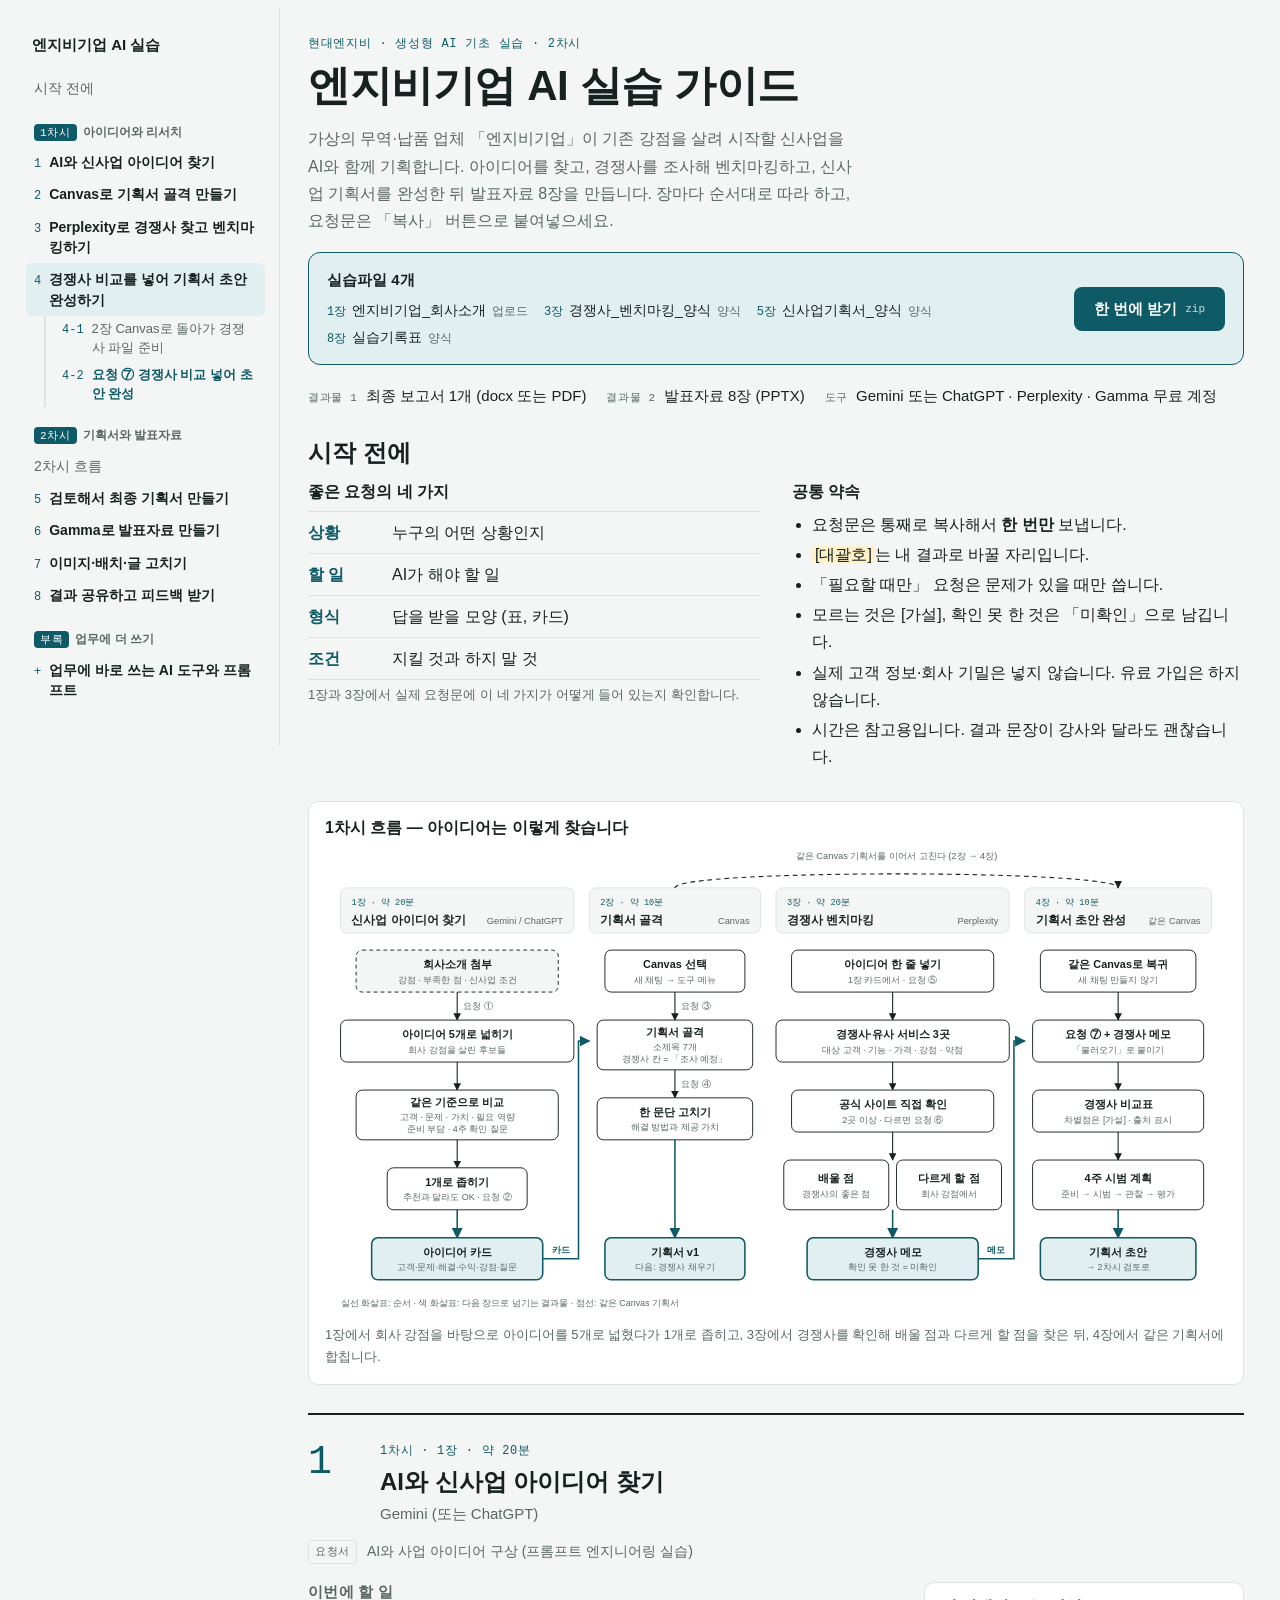
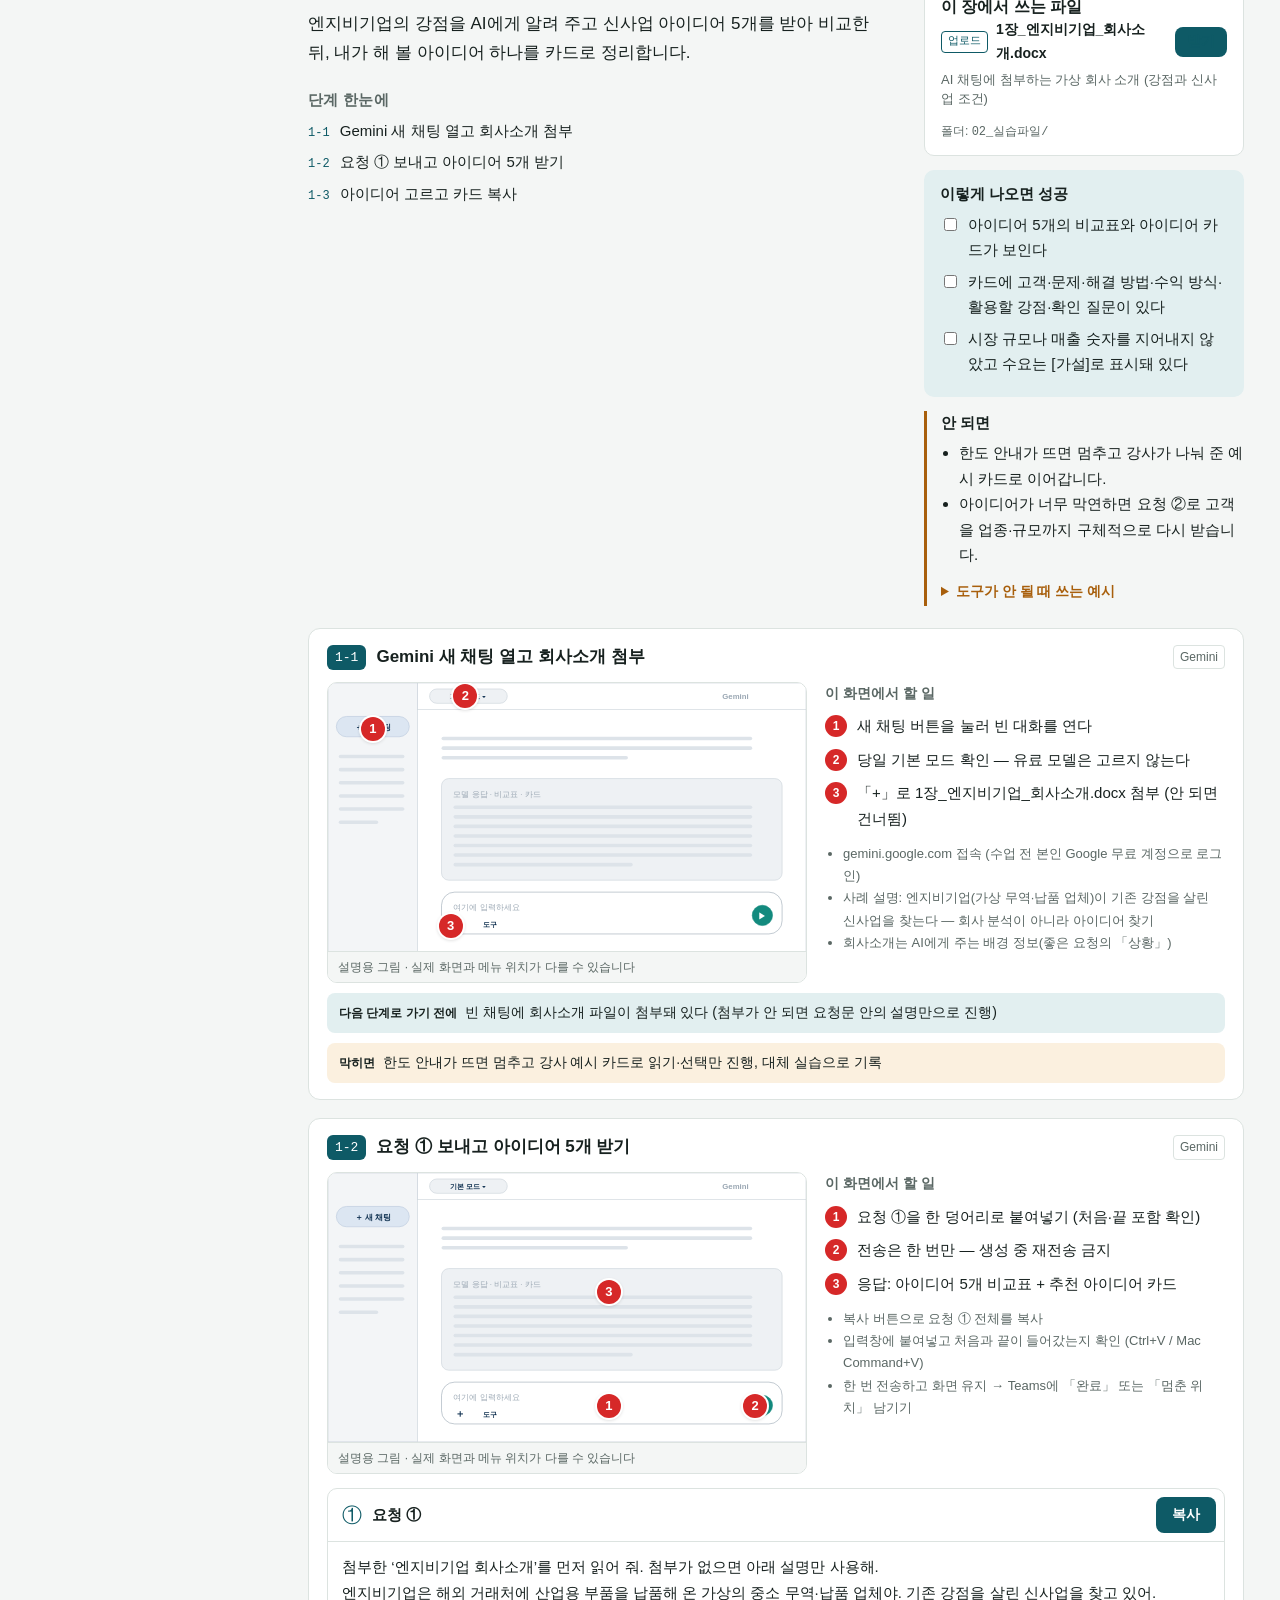
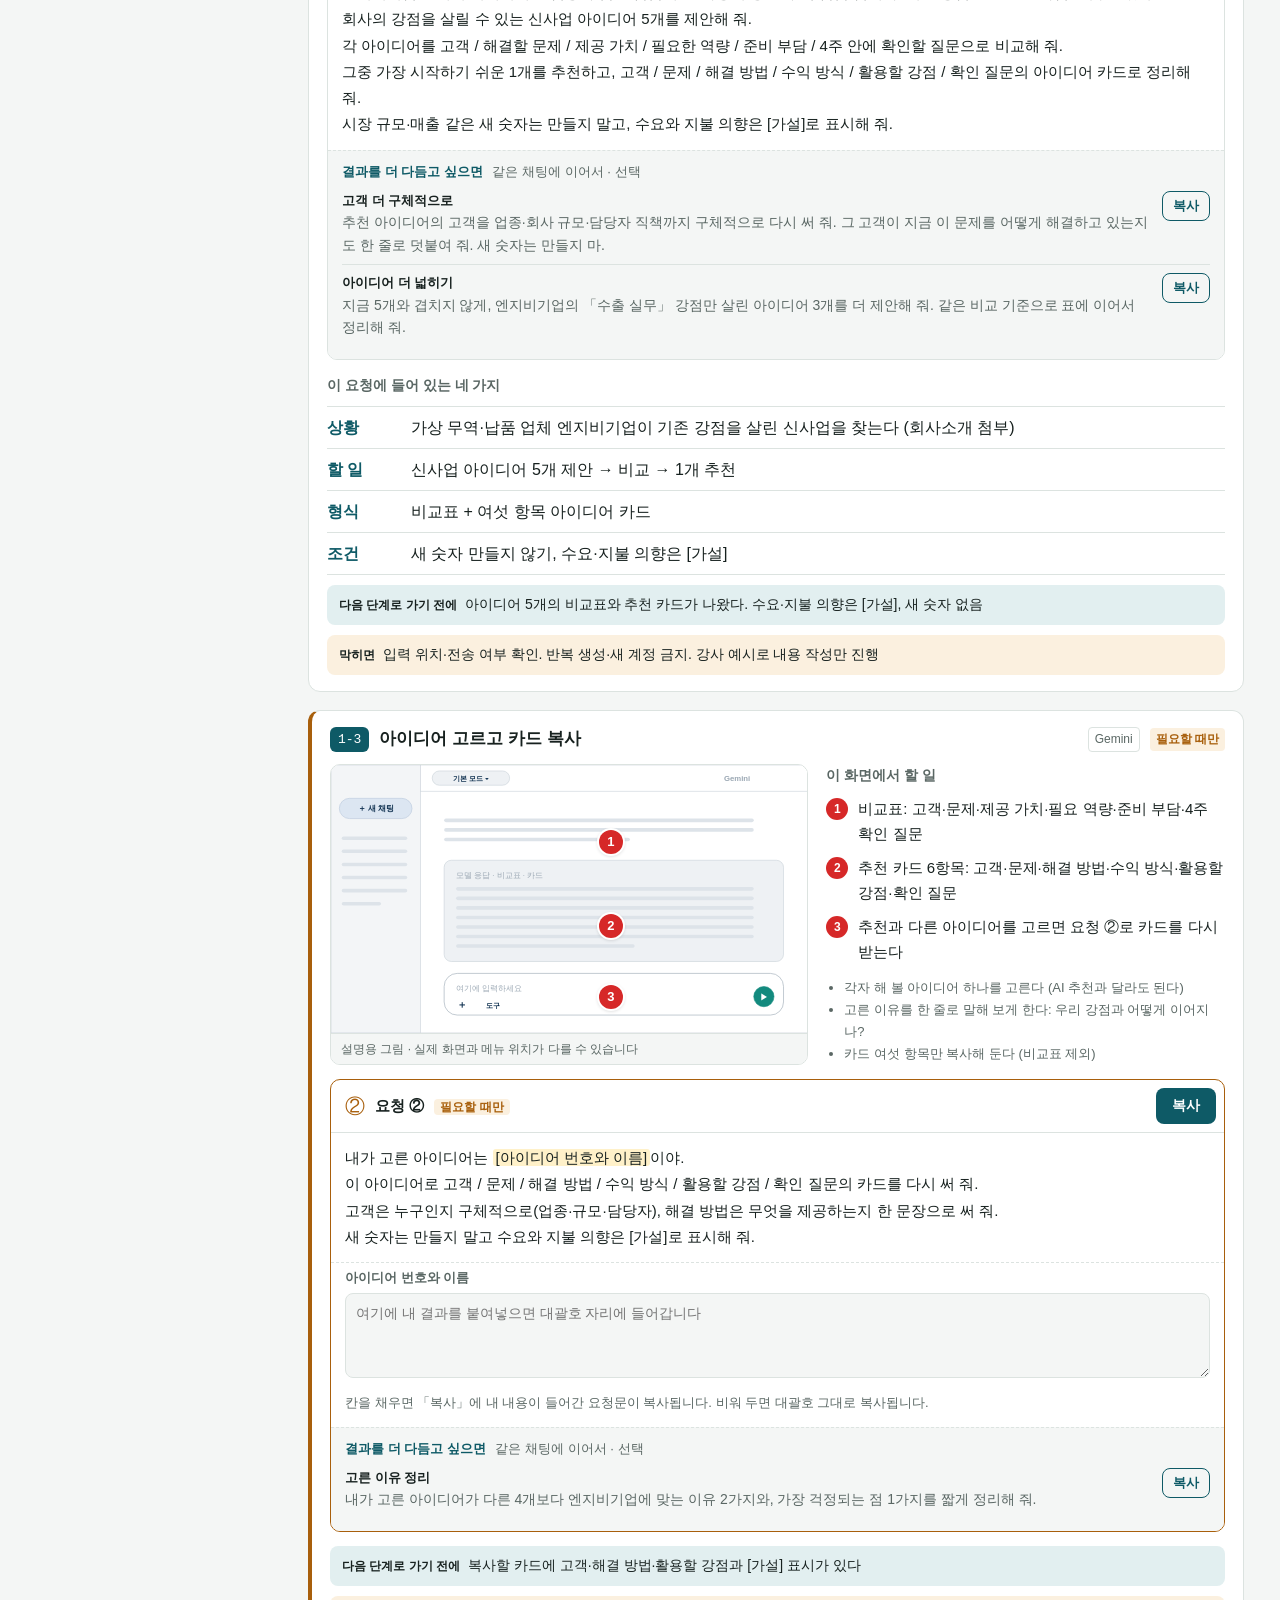
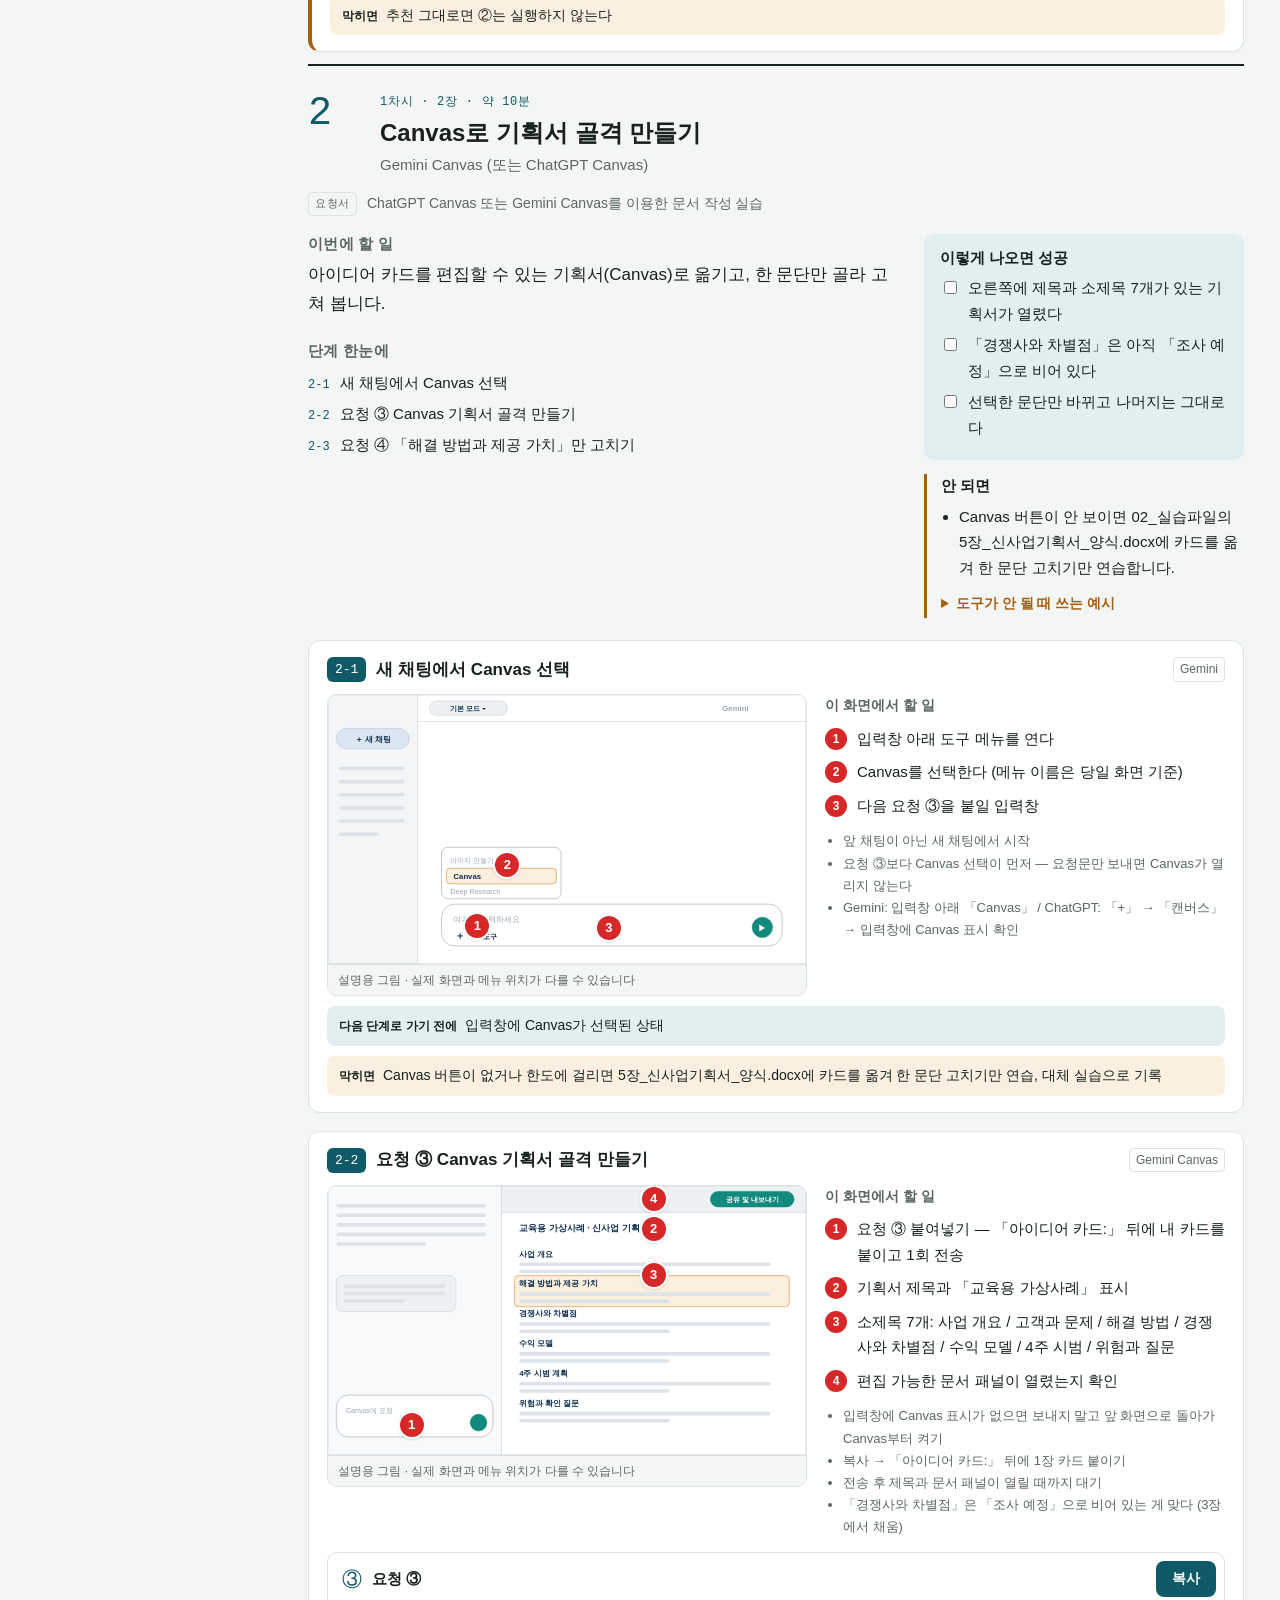
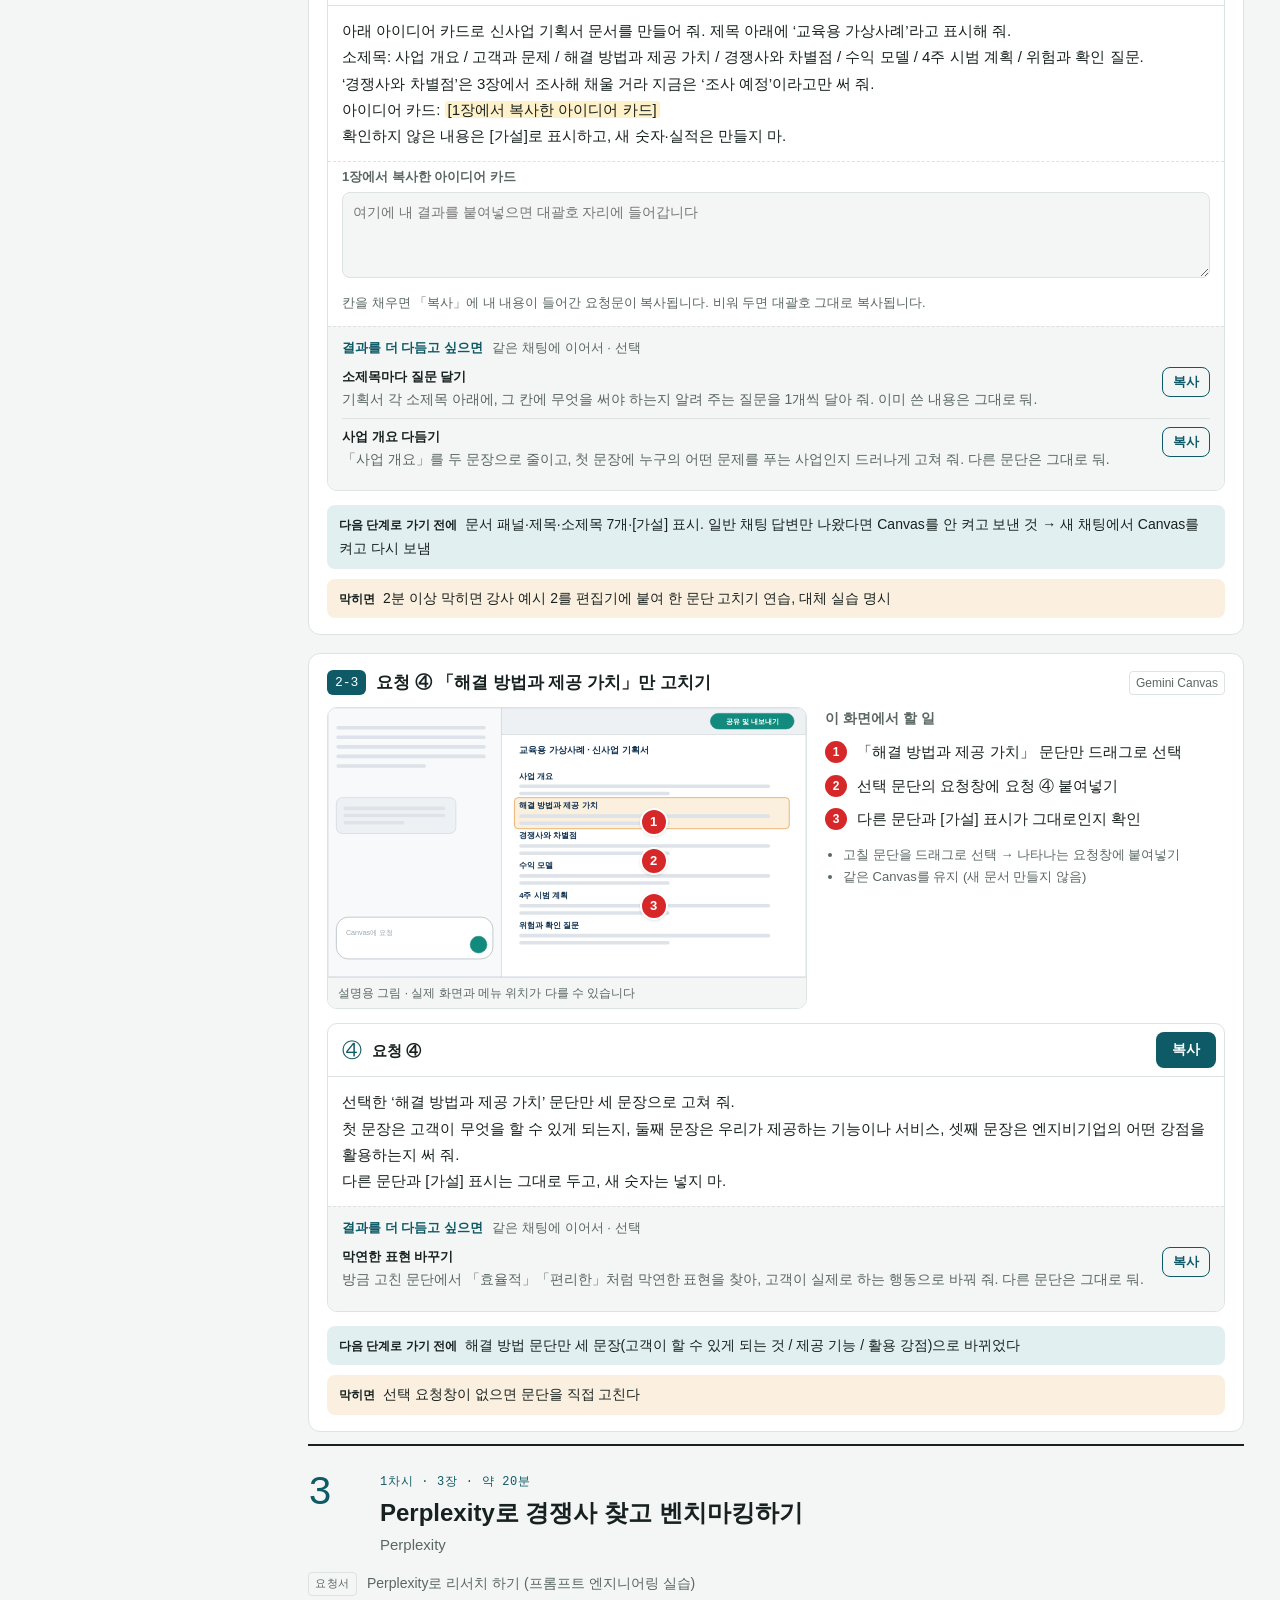
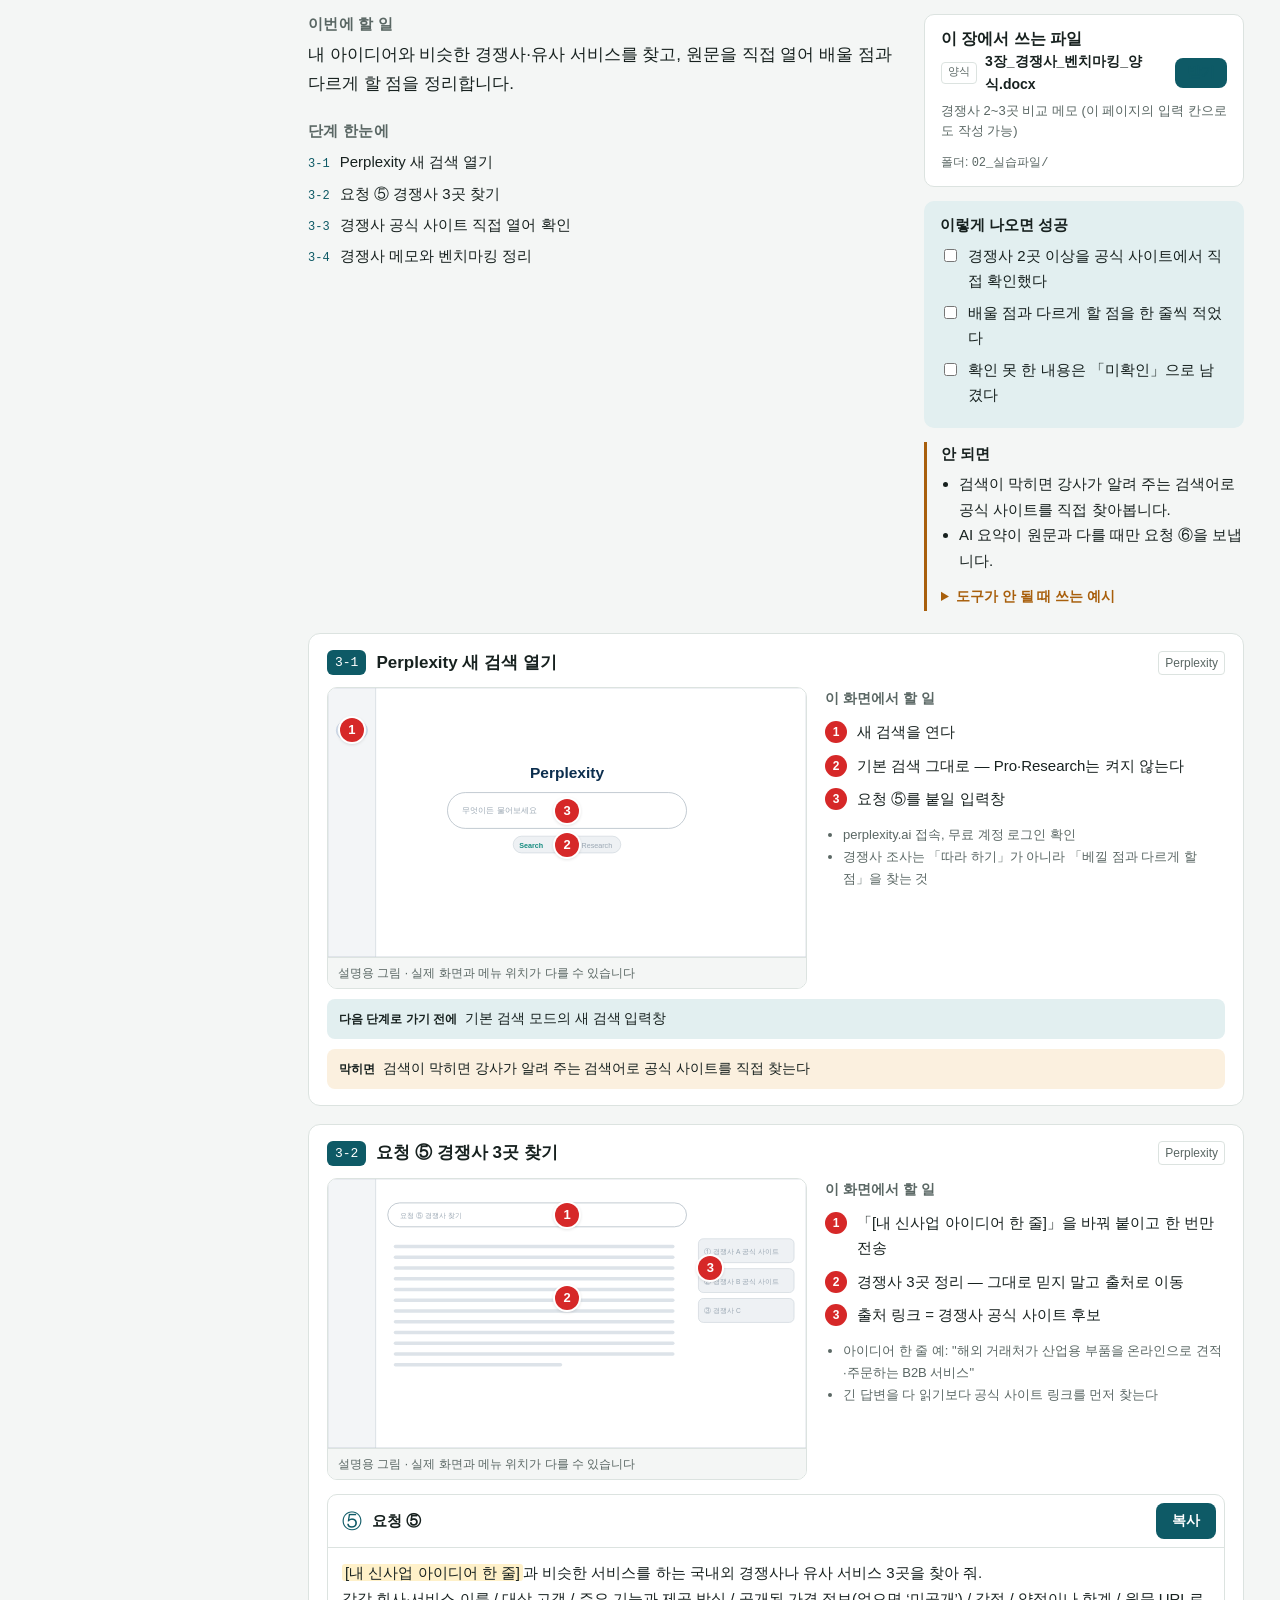
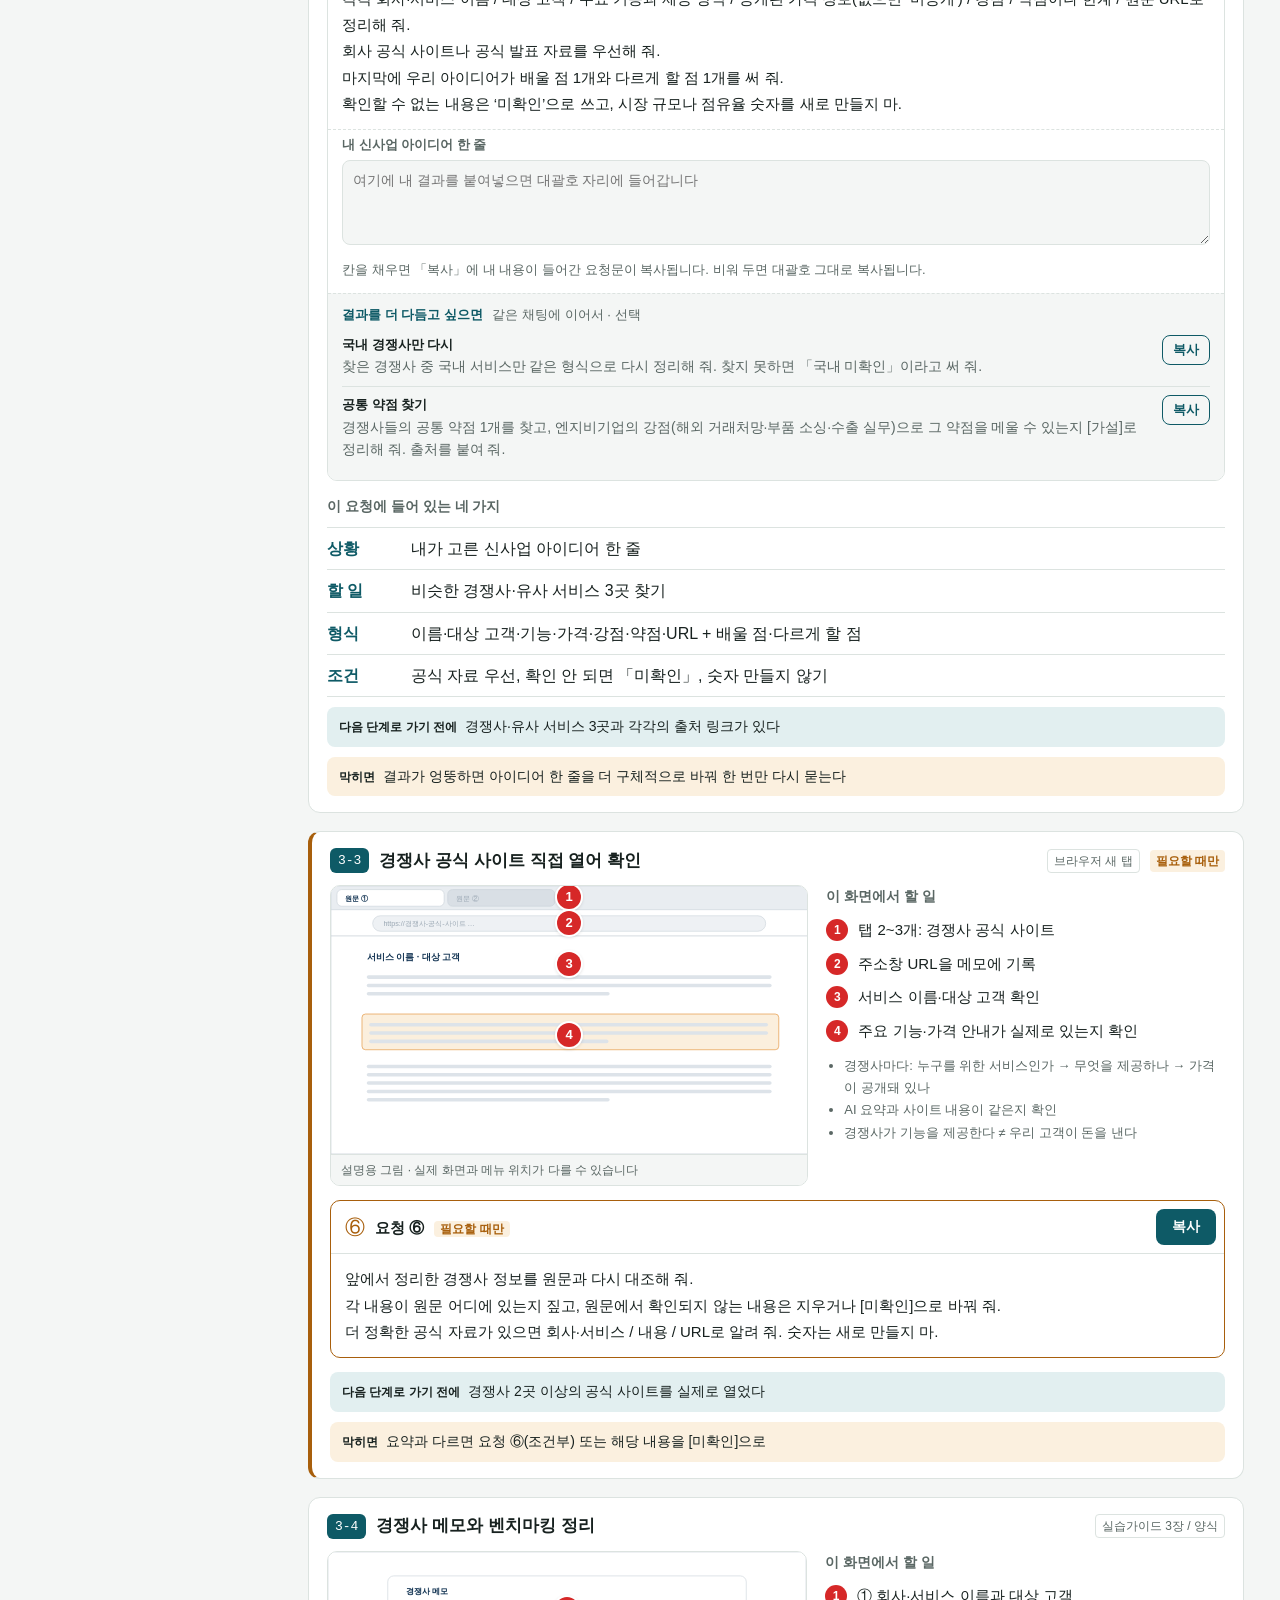
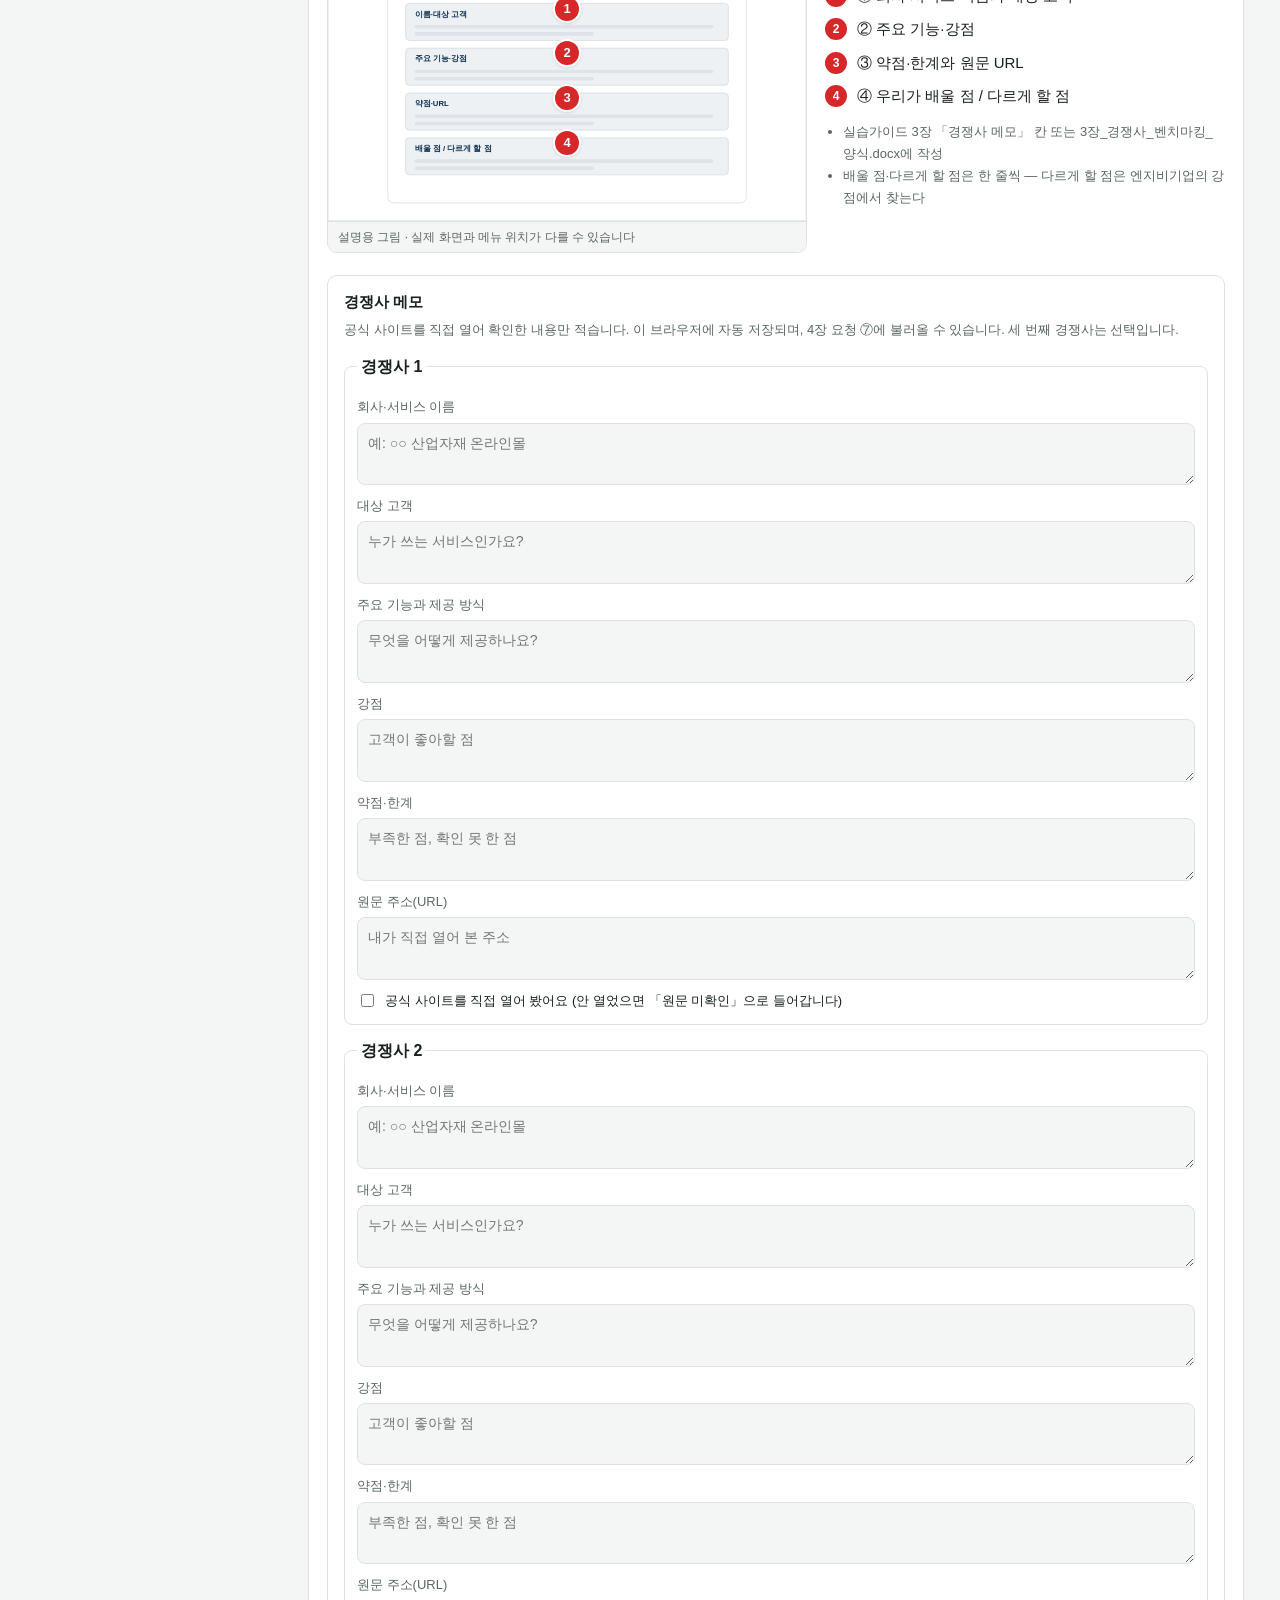
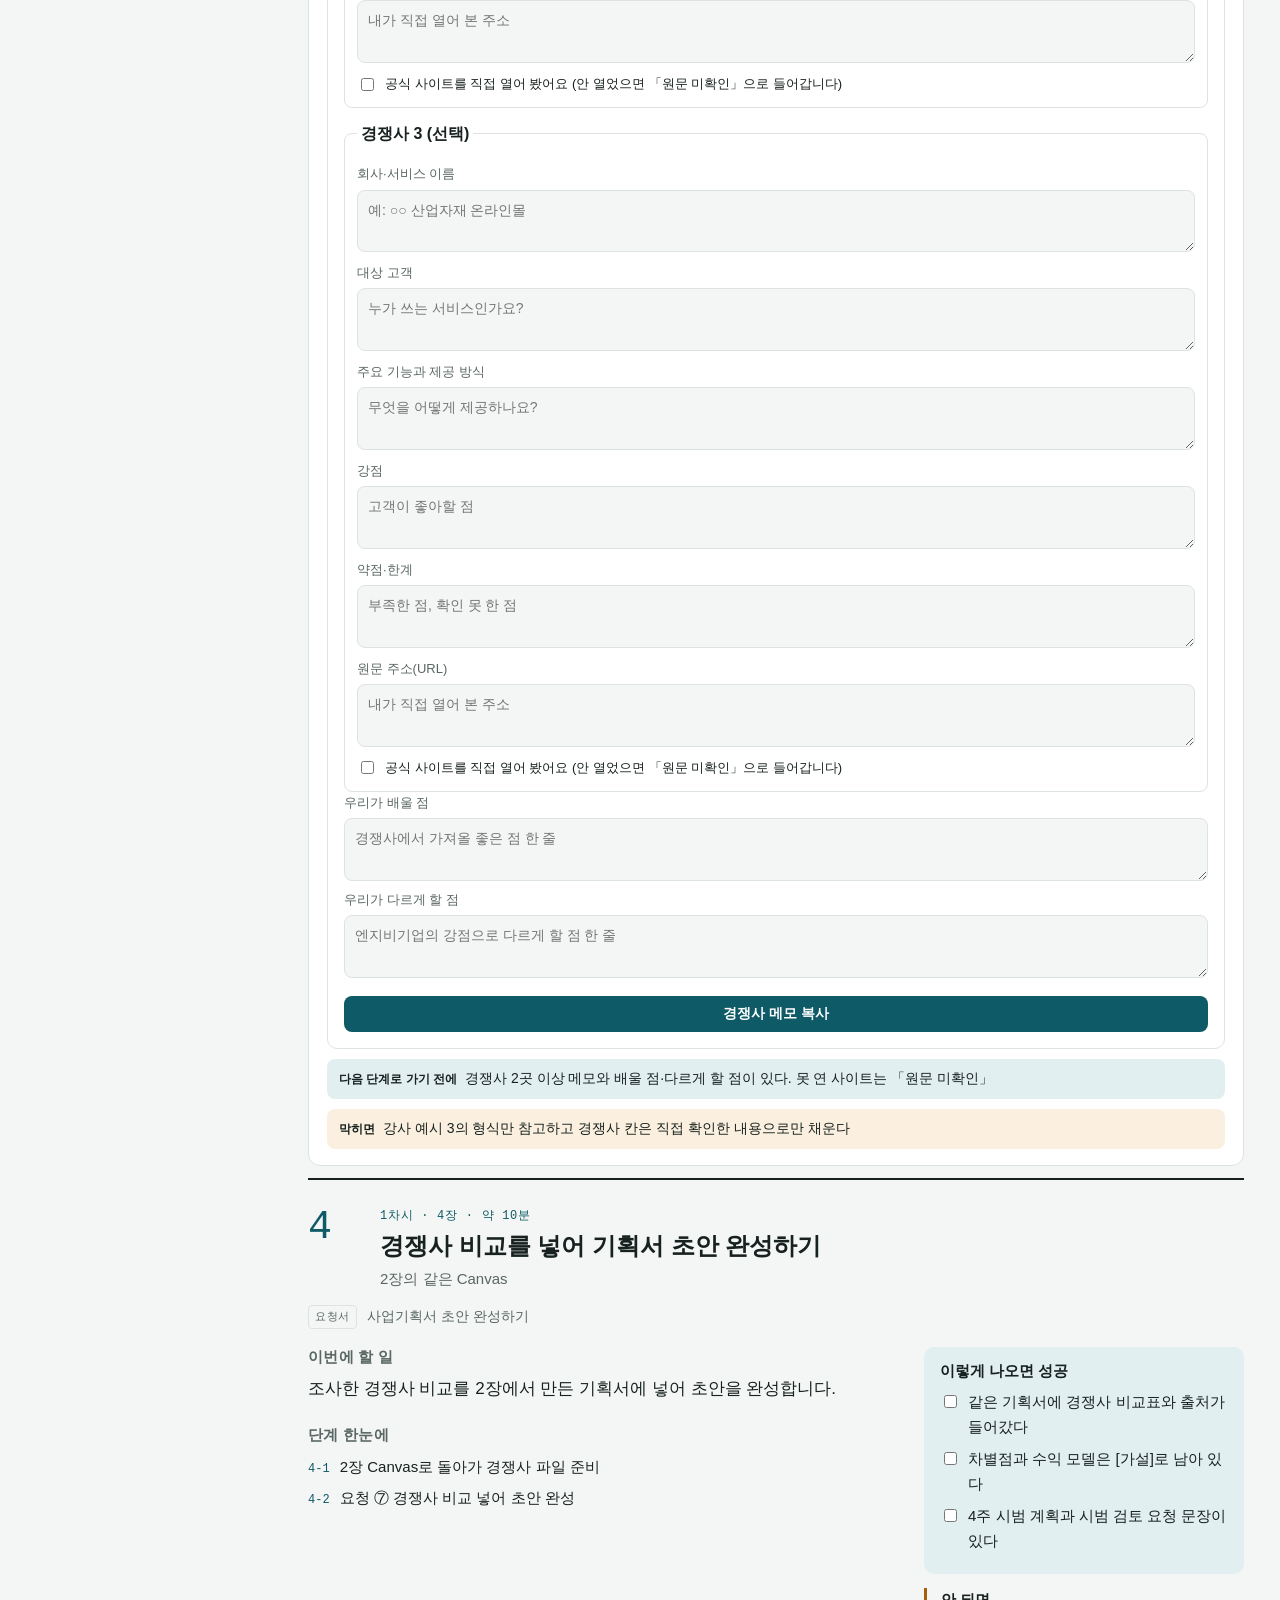
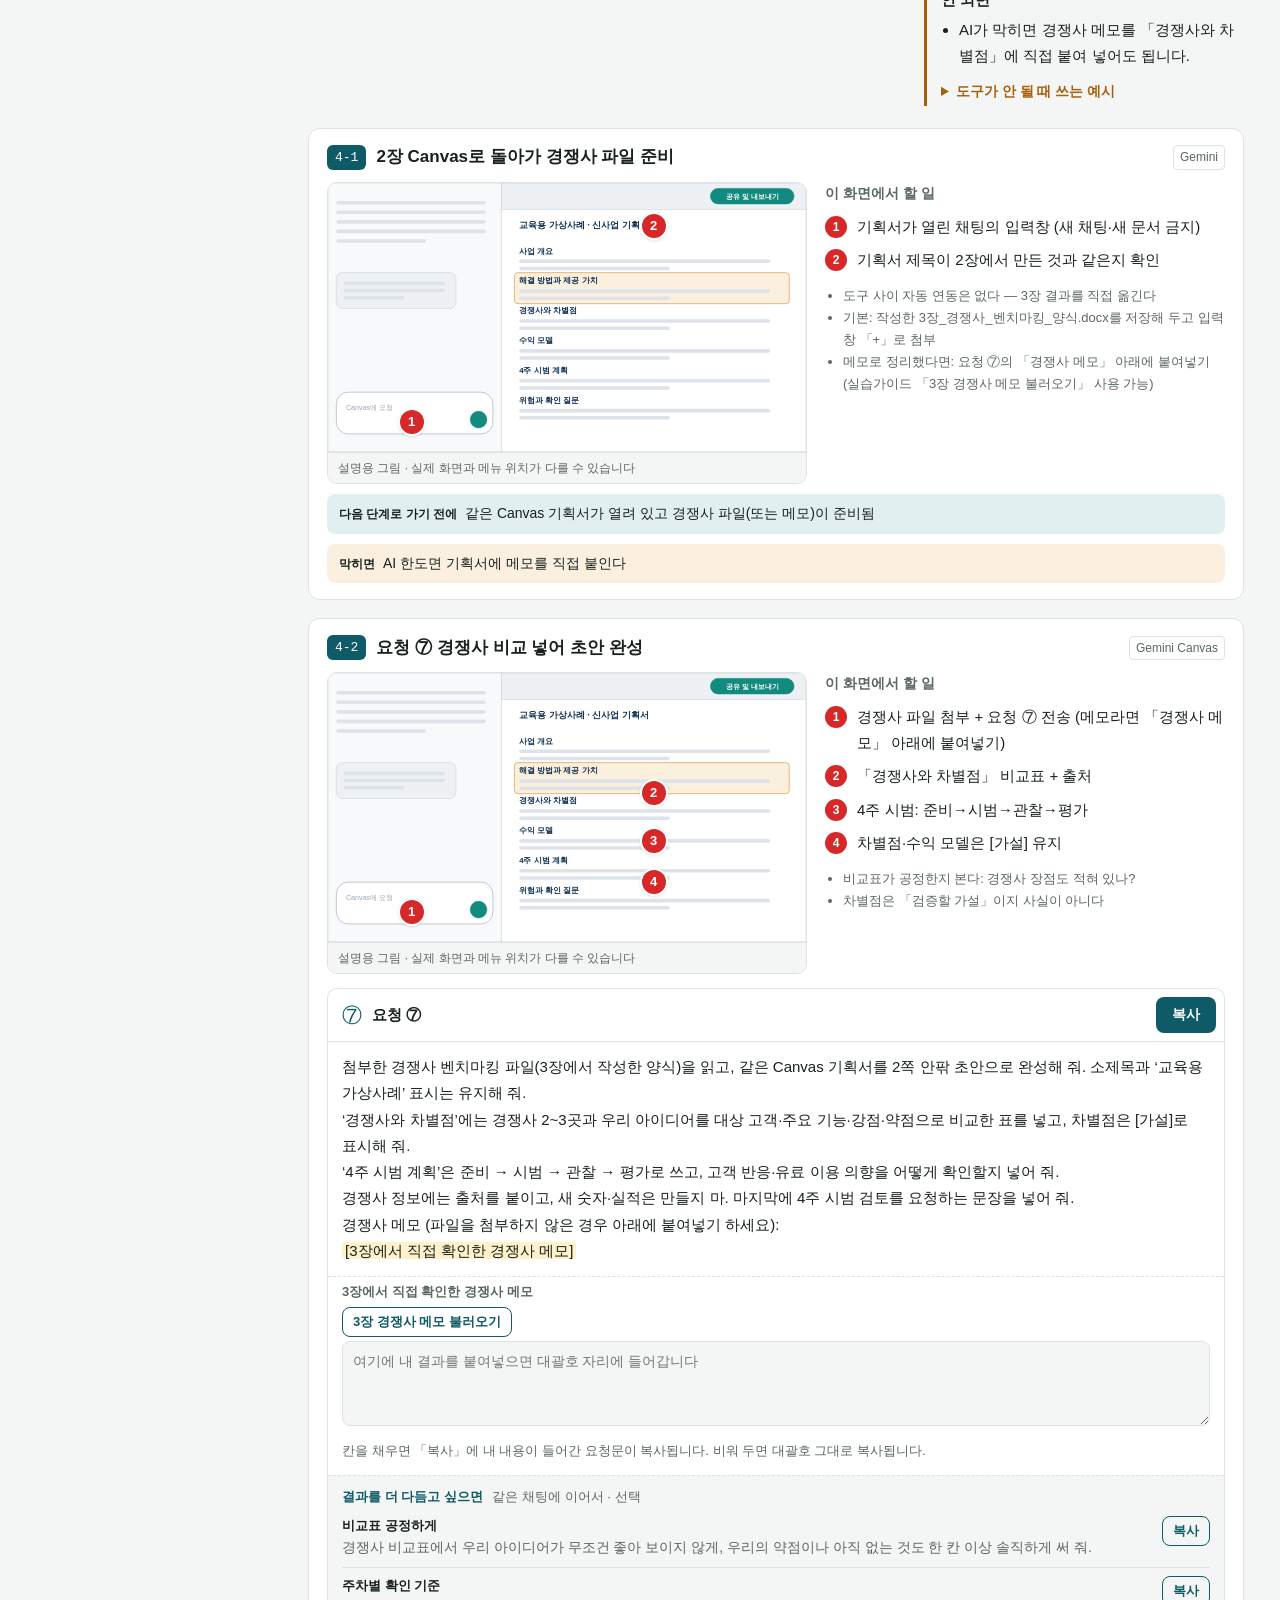
==== commit bbed489e: "실습가이드에 부록 추가: 업무 프롬프트 GPT, 천재적 사고 프롬프트, AI 도구 고르기 Co-Authored-By: Claude Opus 5.5 <noreply@anthropic" ====
--- a/현대엔지비/tools/site/index.html
+++ b/현대엔지비/tools/site/index.html
@@ -227,12 +227,15 @@
 .dlall:hover{filter:brightness(1.1)}
 @media (max-width:520px){.dlall{width:100%}}
 a.dl,a.dlall{display:inline-flex;align-items:center;justify-content:center;gap:4px;border-radius:8px;text-decoration:none;font-weight:600}
+
+.appx{border-top-color:var(--accent)}.appx .stepcard>p{max-width:68ch;margin:0 0 10px}.appx h5{margin:14px 0 8px;font-size:14px;color:var(--muted)}.todo2{margin:0 0 12px;padding-left:22px;display:grid;gap:6px;max-width:72ch}.extlink{font-weight:700;color:var(--accent)}.tooltable td:nth-child(n),.tooltable th:nth-child(n){text-align:left;width:auto}.tooltable td{vertical-align:top}
 </style>
 <div class="mtoc"><button type="button" id="tocbtn" aria-expanded="false" aria-controls="side"><span class="mlabel">목차</span><span id="tocnow">시작 전에</span><span class="caret" aria-hidden="true">▾</span></button></div>
 <div class="shell">
 <aside class="side" id="side"><p class="sidetitle">엔지비기업 AI 실습</p><nav class="toc" aria-label="목차">
 <a class="tbasic" href="#basics" data-sec="basics">시작 전에</a>
 <p class="tg"><span>1차시</span>아이디어와 리서치</p><div class="tch" data-chap="idea"><a class="tchap" href="#idea" data-sec="idea"><b>1</b><span>AI와 신사업 아이디어 찾기</span></a><ol class="tsteps"><li><a href="#s1-1" data-step="s1-1"><b>1-1</b>Gemini 새 채팅 열고 회사소개 첨부</a></li><li><a href="#s1-2" data-step="s1-2"><b>1-2</b>요청 ① 보내고 아이디어 5개 받기</a></li><li><a href="#s1-3" data-step="s1-3"><b>1-3</b>아이디어 고르고 카드 복사</a></li></ol></div><div class="tch" data-chap="canvas"><a class="tchap" href="#canvas" data-sec="canvas"><b>2</b><span>Canvas로 기획서 골격 만들기</span></a><ol class="tsteps"><li><a href="#s2-1" data-step="s2-1"><b>2-1</b>새 채팅에서 Canvas 선택</a></li><li><a href="#s2-2" data-step="s2-2"><b>2-2</b>요청 ③ Canvas 기획서 골격 만들기</a></li><li><a href="#s2-3" data-step="s2-3"><b>2-3</b>요청 ④ 「해결 방법과 제공 가치」만 고치기</a></li></ol></div><div class="tch" data-chap="research"><a class="tchap" href="#research" data-sec="research"><b>3</b><span>Perplexity로 경쟁사 찾고 벤치마킹하기</span></a><ol class="tsteps"><li><a href="#s3-1" data-step="s3-1"><b>3-1</b>Perplexity 새 검색 열기</a></li><li><a href="#s3-2" data-step="s3-2"><b>3-2</b>요청 ⑤ 경쟁사 3곳 찾기</a></li><li><a href="#s3-3" data-step="s3-3"><b>3-3</b>경쟁사 공식 사이트 직접 열어 확인</a></li><li><a href="#s3-4" data-step="s3-4"><b>3-4</b>경쟁사 메모와 벤치마킹 정리</a></li></ol></div><div class="tch" data-chap="draft"><a class="tchap" href="#draft" data-sec="draft"><b>4</b><span>경쟁사 비교를 넣어 기획서 초안 완성하기</span></a><ol class="tsteps"><li><a href="#s4-1" data-step="s4-1"><b>4-1</b>2장 Canvas로 돌아가 경쟁사 파일 준비</a></li><li><a href="#s4-2" data-step="s4-2"><b>4-2</b>요청 ⑦ 경쟁사 비교 넣어 초안 완성</a></li></ol></div><p class="tg"><span>2차시</span>기획서와 발표자료</p><a class="tflow" href="#flow2" data-sec="flow2">2차시 흐름</a><div class="tch" data-chap="review"><a class="tchap" href="#review" data-sec="review"><b>5</b><span>검토해서 최종 기획서 만들기</span></a><ol class="tsteps"><li><a href="#s5-1" data-step="s5-1"><b>5-1</b>요청 ⑧ 검토만 받기</a></li><li><a href="#s5-2" data-step="s5-2"><b>5-2</b>고른 것만 반영 (요청 ⑨, 필요 시 ⑩)</a></li><li><a href="#s5-3" data-step="s5-3"><b>5-3</b>최종 기획서 Docs로 보내 PDF로 받기</a></li></ol></div><div class="tch" data-chap="gamma"><a class="tchap" href="#gamma" data-sec="gamma"><b>6</b><span>Gamma로 발표자료 만들기</span></a><ol class="tsteps"><li><a href="#s6-1" data-step="s6-1"><b>6-1</b>요청 ⑪ 8장 발표 원고 받기</a></li><li><a href="#s6-2" data-step="s6-2"><b>6-2</b>Gamma에 요청 ⑫로 8장 만들기</a></li><li><a href="#s6-3" data-step="s6-3"><b>6-3</b>첫 결과 점검: 장수와 3·4장 내용</a></li></ol></div><div class="tch" data-chap="edit"><a class="tchap" href="#edit" data-sec="edit"><b>7</b><span>이미지·배치·글 고치기</span></a><ol class="tsteps"><li><a href="#s7-1" data-step="s7-1"><b>7-1</b>그림: 요청 ⑬ (크레딧 있을 때만)</a></li><li><a href="#s7-2" data-step="s7-2"><b>7-2</b>배치: 3장 2단으로 (요청 ⑭ 또는 직접)</a></li><li><a href="#s7-3" data-step="s7-3"><b>7-3</b>글: 8장 「결정 요청」 고치기 (요청 ⑮)</a></li><li><a href="#s7-4" data-step="s7-4"><b>7-4</b>Export: 전체 카드 · PowerPoint</a></li><li><a href="#s7-5" data-step="s7-5"><b>7-5</b>내려받은 PPTX 다시 열어 보기</a></li></ol></div><div class="tch" data-chap="share"><a class="tchap" href="#share" data-sec="share"><b>8</b><span>결과 공유하고 피드백 받기</span></a><ol class="tsteps"><li><a href="#s8-1" data-step="s8-1"><b>8-1</b>내 신사업 1분 소개 + 채팅 질문</a></li><li><a href="#s8-2" data-step="s8-2"><b>8-2</b>받은 질문으로 한 문장 고치기 (요청 ⑯)</a></li><li><a href="#s8-3" data-step="s8-3"><b>8-3</b>최종 점검</a></li></ol></div>
+<p class="tg"><span>부록</span>업무에 더 쓰기</p><div class="tch" data-chap="appendix"><a class="tchap" href="#appendix" data-sec="appendix"><b>+</b><span>업무에 바로 쓰는 AI 도구와 프롬프트</span></a><ol class="tsteps"><li><a href="#ax-1" data-step="ax-1"><b>1</b>ChatGPT 업무 프롬프트 GPT</a></li><li><a href="#ax-2" data-step="ax-2"><b>2</b>천재적 사고 프롬프트</a></li><li><a href="#ax-3" data-step="ax-3"><b>3</b>AI 도구 고르기</a></li></ol></div>
 </nav></aside>
 <main class="wrap" id="top">
 <header class="top">
@@ -1034,13 +1037,45 @@
   </article></div>
   <div class="tool-box"><h4>실습기록표</h4><p class="hint">도구가 안 돼서 다른 방법으로 한 부분은 「대체 실습」에 체크합니다.</p><div class="scroll"><table class="log"><thead><tr><th>장</th><th>하는 일</th><th>완료</th><th>대체 실습</th></tr></thead><tbody><tr><td>1</td><td>AI와 신사업 아이디어 찾기</td><td><input type="checkbox" id="log1done" data-keep aria-label="1장 완료"></td><td><input type="checkbox" id="log1alt" data-keep aria-label="1장 대체 실습"></td></tr><tr><td>2</td><td>Canvas로 기획서 골격 만들기</td><td><input type="checkbox" id="log2done" data-keep aria-label="2장 완료"></td><td><input type="checkbox" id="log2alt" data-keep aria-label="2장 대체 실습"></td></tr><tr><td>3</td><td>Perplexity로 경쟁사 찾고 벤치마킹하기</td><td><input type="checkbox" id="log3done" data-keep aria-label="3장 완료"></td><td><input type="checkbox" id="log3alt" data-keep aria-label="3장 대체 실습"></td></tr><tr><td>4</td><td>경쟁사 비교를 넣어 기획서 초안 완성하기</td><td><input type="checkbox" id="log4done" data-keep aria-label="4장 완료"></td><td><input type="checkbox" id="log4alt" data-keep aria-label="4장 대체 실습"></td></tr><tr><td>5</td><td>검토해서 최종 기획서 만들기</td><td><input type="checkbox" id="log5done" data-keep aria-label="5장 완료"></td><td><input type="checkbox" id="log5alt" data-keep aria-label="5장 대체 실습"></td></tr><tr><td>6</td><td>Gamma로 발표자료 만들기</td><td><input type="checkbox" id="log6done" data-keep aria-label="6장 완료"></td><td><input type="checkbox" id="log6alt" data-keep aria-label="6장 대체 실습"></td></tr><tr><td>7</td><td>이미지·배치·글 고치기</td><td><input type="checkbox" id="log7done" data-keep aria-label="7장 완료"></td><td><input type="checkbox" id="log7alt" data-keep aria-label="7장 대체 실습"></td></tr><tr><td>8</td><td>결과 공유하고 피드백 받기</td><td><input type="checkbox" id="log8done" data-keep aria-label="8장 완료"></td><td><input type="checkbox" id="log8alt" data-keep aria-label="8장 대체 실습"></td></tr></tbody></table></div><label for="takeaway">내 업무에 써 볼 한 가지</label><textarea id="takeaway" data-keep rows="2" placeholder="예: 반복 문의 답변 초안을 만들 때 [가설]과 출처를 구분해 쓰기"></textarea></div>
   </section>
+<section class="chap appx" id="appendix" aria-labelledby="happx">
+ <header class="chead"><div class="cno">+</div><div class="cmeta"><p class="eyebrow">부록 · 수업 후 업무에 더 쓰기</p><h2 id="happx">업무에 바로 쓰는 AI 도구와 프롬프트</h2><p class="tools">ChatGPT GPT · 천재적 사고 프롬프트 · 도구 고르는 법</p></div></header>
+ <div class="steps-wrap">
+ <article class="stepcard" id="ax-1"><header class="shead"><span class="sno">부록 1</span><h4>ChatGPT 업무 프롬프트 GPT</h4><span class="stool">ChatGPT</span></header>
+  <p>회사와 내가 하는 업무를 알려 주면, 그 업무에 맞는 프롬프트를 만들어 주는 GPT입니다.</p>
+  <p><a class="extlink" href="https://chatgpt.com/g/g-h5aUtVu0G-chatgpt-use-cases-for-work" target="_blank" rel="noopener">ChatGPT 업무 프롬프트 GPT 열기 ↗</a></p>
+  <h5>사용 방법</h5>
+  <ol class="todo2"><li>위 링크를 열고 ChatGPT에 로그인합니다.</li><li>아래 요청문을 복사해 [대괄호]를 내 회사·업무로 바꿔 보냅니다.</li><li>받은 프롬프트 중 마음에 드는 것을 새 채팅에 붙여 실제 업무에 써 봅니다.</li><li>결과가 막연하면 "더 구체적으로, 예시와 함께"라고 이어서 요청합니다.</li></ol>
+  <div class="prompt"><div class="pbar"><span class="pno">↳</span><span class="ptitle">GPT에 보낼 요청문</span><button type="button" class="copy" data-follow="A-1">복사</button></div><pre>우리 회사는 [회사·업종 한 줄 소개]이고, 나는 [부서]에서 [담당 업무]를 맡고 있어. 자주 하는 일은 [반복 업무 2~3개]야. 이 업무에 바로 쓸 수 있는 ChatGPT 프롬프트 5개를 만들어 줘. 각 프롬프트에 언제 쓰는지와 [대괄호]로 바꿀 자리를 표시해 줘.</pre></div>
+  <p class="stuck"><b>주의</b>실제 고객 정보·회사 기밀은 넣지 않습니다. GPT 이용 한도는 계정 종류에 따라 다를 수 있습니다.</p>
+ </article>
+ <article class="stepcard" id="ax-2"><header class="shead"><span class="sno">부록 2</span><h4>천재적 사고 프롬프트</h4><span class="stool">ChatGPT · Gemini · Claude</span></header>
+  <p>한 가지 문제를 10가지 사고 틀 중 2개로 분석해, 아이디어 10개와 우선순위, 실행계획까지 받는 프롬프트입니다. 신사업 아이디어, 업무 개선, 기획안 구상에 씁니다.</p>
+  <div class="files"><ul><li><span class="ftag">txt</span><span class="fname">부록_천재적사고_프롬프트.txt</span><a class="dl" href="assets/downloads/%EB%B6%80%EB%A1%9D_%EC%B2%9C%EC%9E%AC%EC%A0%81%EC%82%AC%EA%B3%A0_%ED%94%84%EB%A1%AC%ED%94%84%ED%8A%B8.txt" download="부록_천재적사고_프롬프트.txt">받기</a><small>메모장으로 열어 전체를 복사해 씁니다</small></li></ul></div>
+  <h5>사용 방법</h5>
+  <ol class="todo2"><li>파일을 받아 메모장으로 열고 <b>전체를 복사</b>합니다 (Ctrl+A → Ctrl+C).</li><li>ChatGPT·Gemini·Claude 중 하나의 <b>새 채팅</b>에 붙여넣습니다.</li><li>맨 아래 「5. 사용자 입력」의 6칸(주제, 목표, 대상, 현재 상황, 제약조건, 원하는 결과물)을 내 내용으로 바꿉니다.</li><li>보내면 핵심 결론 → 아이디어 10개 → 우선순위 비교표 → 추천 3개 → 실행계획 순서로 답이 옵니다.</li><li>마음에 드는 아이디어는 "○번 아이디어를 2주 실험 계획으로 더 자세히" 처럼 이어서 요청합니다.</li></ol>
+  <div class="prompt"><div class="pbar"><span class="pno">↳</span><span class="ptitle">「5. 사용자 입력」 채운 예시 (엔지비기업)</span><button type="button" class="copy" data-follow="A-2">복사</button></div><pre>- 주제 또는 문제: 엔지비기업의 기존 거래처를 활용한 신사업 아이디어
+- 달성 목표: 4주 안에 작게 시험해 볼 수 있는 신사업 1개 선정
+- 대상 또는 이해관계자: 해외 설비·유지보수 업체 구매 담당자, 영업팀
+- 현재 상황과 보유 자료: 해외 거래처망, 국내 부품 공급처, 수출 실무 경험
+- 제약조건: 예산 적음, 인력 2명, 4주
+- 원하는 결과물: 전략안</pre></div>
+  <p class="stuck"><b>주의</b>프롬프트의 공식은 생각을 정리하는 틀이지 계산식이 아닙니다. 나온 수치·사례는 사실인지 따로 확인합니다.</p>
+ </article>
+ <article class="stepcard" id="ax-3"><header class="shead"><span class="sno">부록 3</span><h4>업무 목적에 맞게 AI 도구 고르기</h4><span class="stool">ChatGPT · Gemini · Claude · Perplexity</span></header>
+  <p>하나만 고집하지 말고, 할 일에 맞는 도구를 고릅니다. 헷갈리면 아래 세 가지를 차례로 물어보세요.</p>
+  <ol class="todo2"><li><b>최신 정보나 출처가 필요한가?</b> → Perplexity로 찾고 원문을 확인합니다.</li><li><b>쓰거나 고칠 문서가 있는가?</b> → ChatGPT 또는 Gemini의 Canvas, 긴 문서 검토는 Claude.</li><li><b>결과를 어디서 쓰는가?</b> → Google 문서·메일이면 Gemini, 발표자료면 Gamma.</li></ol>
+  <div class="scroll"><table class="log tooltable"><thead><tr><th>이런 일을 할 때</th><th>추천 도구</th><th>이유</th></tr></thead><tbody><tr><td>글 쓰기·문서 초안·요약, 여러 업무를 두루</td><td><b>ChatGPT</b></td><td>Canvas로 문서를 고치고, GPT(맞춤 챗봇)로 반복 업무를 정형화하기 좋습니다.</td></tr><tr><td>Google 문서·Gmail·Drive와 이어지는 업무</td><td><b>Gemini</b></td><td>Docs로 내보내기 등 Google 도구와 바로 이어집니다. 오늘 Canvas 실습에서 사용했습니다.</td></tr><tr><td>긴 문서 읽기, 보고서 다듬기, 꼼꼼한 검토</td><td><b>Claude</b></td><td>긴 자료를 한 번에 넣고 구조·논리·문장을 검토하는 데 좋습니다.</td></tr><tr><td>최신 정보 검색, 경쟁사 조사, 출처 확인</td><td><b>Perplexity</b></td><td>답마다 출처 링크가 붙어 원문을 바로 확인할 수 있습니다. 오늘 3장에서 사용했습니다.</td></tr><tr><td>발표자료 만들기</td><td><b>Gamma (안 되면 미리캔버스)</b></td><td>원고를 넣으면 슬라이드 초안을 만들어 줍니다. 오늘 6·7장에서 사용했습니다.</td></tr></tbody></table></div>
+  <p class="next"><b>팁</b>같은 요청을 두 도구에 보내 결과를 비교해 보면, 내 업무에 맞는 도구가 금방 보입니다. 기능과 무료 사용 한도는 자주 바뀌니 쓰기 전에 확인하세요.</p>
+ </article>
+ </div>
+</section>
 <footer class="foot">교육용 가상사례 · 강사 예시는 AI 실행 결과가 아닙니다 · 화면 메뉴 이름은 날짜와 계정에 따라 다를 수 있습니다</footer>
 </main>
 </div>
 <div class="toast" id="toast" role="status" aria-live="polite"></div>
 <script>const ZIPDATA="UEsDBBQAAAgIAOYhTV3bJJKkqCUAANcvAABDAAAA7JeU7KeA67mE6riw7JeFX+yLpOyKte2MjOydvC8x7J6lX+yXlOyngOu5hOq4sOyXhV/tmozsgqzshozqsJwuZG9jeM16ZVhdWbL2wd0lQNCDSwguwd3dXYK7hYTg7u4e3N0tuAUJbgcI7gQLbpeevjPpMN195/s1X/Hs57DPs2qdtapq137rrSUvBQEJD/hNtkhkdAB/EKin672tg9Fr+b8cgvDPIXoOxlaO/xoI+4+B6kNItihgAADJ00T4vw40sn37ztrYxon+g7UV/W/flMWNyHYzoPrpkZ+mc1DLwxeDEAT3sPxh7A5HIoM8jWzR3F3DJmrpi+mQeUfnMq5rNV3a7lXfnkCNoogyKyZiUfMjkMIsMZ6Oty6VDTjXeARGv21cve28AXKPZ0QTjn+W3xNBCbmdUB9bzWWVtUeceDflcDLI9Sm0WFPxhWnU/rAhJa49l0ZsNqfmlVy9OUigowQNBgrPVlk+sh/NTXyjHMLIaMJ4gOSH8z3QtI23kKeRoR+hc15SYHHbzyxcwJqBsPvphnvDD/DqkWFYFn6VcZ8eYJjk2opESelfORxMHHbDE4JqQul/HIeRBUPfqQOg0Cm4UWtqYPye6VT9yGnb3hdwJBaEJjuDKFDx0DyC8qshmZVQlKngAIAocQAA7Z+G/KMJD7V15EADeA+0OdqHkrWy4JAhkmr4zYfA9PLiySWeF2LbXRyyhtPBr0Bu5zRjXtXkLyrJySvhXgpf7RnkoYIbkV/k8/UzX6Nsp1el+5Hxoy+8WmhGP9nmPhu9vXL5dvIhH6U9OfyLmeaUk0Rw+Ee3yzZCsj5IcqrerpwMIs8PDrZzvk6+kVAuGsHBORmcCpduZzurw+LyaPnZhsP8CgZGQHwlFg/FgH3mz2As6y+FmYttO3wB3PmRw4VdhZSGOHuw/buCwmGnN/eFZGYh5X5htz7om3Hy4ujCNqLjPmnf9s+qeVSUIBVmO2PsedlG9pG1a7FkFHpxtBGpNePYV+QRHBV0XTnzliGc4tlzJSQSwjg7LqDxcYynmPN6Ra2CXFl9zaLRhohd1+PG3hTN0pzOXSCXRE8K41rJG34UVtwf2cFCohfFj9rdx2MkiN/HvIK26e98G57pLUNQiXHmq5pVaKXhwZP9FQRGipmtmo2BQT+7q46+mafetpahPbmi/U3/PeDBBMDqxuWQYfElTlMs1iaQDc1Vozs75Qh8iKKpyvzmMMwFbXU6Bdx/frTjYDtiDclO0G8W0b4+YnUfzyjKtQOpAfzaFeADfeNeJn+vIwTFYaGCIB/41QEDVX3aZ2pVaClsKt/eeznqrkxcqI3kvAGIdBkwdcohQOwyDxGnPItDdIjiHM7QIxL/iepy1jfrNXEQwZfu8YXKV6qyhQ2Ba+IEC+srkBYcijk8bbiTgE8w4fq5tJjtGKmcmgnsV7AVYnhoLQimn9RgbOjhebMJMiXIOcQaaG5dysfDy0/BUX1NRK+iSAT5Orf9IzAXaQVpfGjmvenG9RdQ1BrFUJo0Nfb7lz2zexDTu3Z8IBXucF8HFhjuFBkKk3kbwn5MjQVWvHzb3NPQhIkbuvuKA98y4JyrvKbs00AI9KXcGZP67eGKOrH+Un67w+jF7GjYfuJXe9ZbpD3zLSSzouLg5kKZ0AwxI/fwg/[base64]/OfnaGMEkiZPcBucwbI0U6oPDcz5gi5672MysLTHcr6J0P3lzi9rOnJyi16DbpLRq8R1+udLL6FPwd6puccyKnX/Sl0b15d680Eb7d2hfIqhuunt+Tnz2THsP9ara0QicVduagdqQUy8yAzm6WfJ7frwIJ7XNEEIOcZz+CsfCpRrVOrrY6DRkCS7F3Ler0t9cSMVJeixH8ItNOuJ1E84XEZ41BDUy5cVmKvQiBdkRtkkwwQZiqJNhAN2WK/XZPjgZ6ILwGzSzWwel94pmMMz2/[base64]/7xilooK/CmRCFyCUcDEXdpka8IJwD9MN+Pwp9UR4UE7K3AScv30LspF7Tv1aDGoQePYgmB5pcBh41ALeTAwDlkrkRZGPAHfoJxanN1eU2kU67owOKD27RJn/N9/LqcJt0SEqeB0/XO/vVvF++7HUHo7AxL9cPn2g3UXax1UpFjHwhjNprhtTSMdnzoTlPWk01bVS8laxAC2xK1x9zmty/ZWK9oAAXv1IjtWKUa35TMfj5EWjz3c5IJc+t6qOsRt03F2T2kEtXFRW9qVrSZCSUVU3tdrvuw/DHrvukyVG3fv8Q0q75poIi+Z6h553jVJL8kbitkKzY4f1PCCN3C8SJnJ99lGPxoezF3XXJVKg5cg88QYgkBN63lU0XeDE5n4JmzEIRTD7ESYGRuwoDU7aXlLHJYS9HAdGZJO+25KUpyTB6mBq9zbBStz2sFyBGijGOQj4uDghQTrpt6bbviSiwkk5zsyJevtaB6V2/xN8YZG2jzks0aA1ifaDsIXb0HETmHgNXaHWLG7AhNwCt0Ef2ECHGPzyjLXqeV5MF0yyM/svYmijQiuudHmDQW8h19xXllCvij7l1i9ERYUA4JmmwFy++0r5ds5L8nks3LAdNCYheLU3210dyCgcTBb2kv1WuULh2cwHXfkcoUiHS9ROOVWvvmUc/qMzyROX2OOBjf4nZftUXN4rg+urVryIbCGxp7uG6BdzOsNrxqb9roPoFro0WbC/n1fh9fg6rLVSqBbC4KTENSZRZ9mh3rdB/MRU3UhDE0lF+x3OesRZp6X0pneN05+Hanxxh5LjAAvutWwgGtIh9bQ78k91gVu32EDZoV1u973K0cM64959et96+B1ToskaC20xbBqx7BucjUeCN34I5auF4OyW0NCnilNX7ydUrbe/q4E0Lh+gnLxLr2tLo9t/FkER0ZQgFsQzj/8w7VEcUQ4+yyaYs3kXOmk68sq/ykpk0/WXgdaMvz2pmP6GKYjASKNcLuGsej+6LQi/PaXFa4Eh8epTn2BcBkfujnMxmVoBx44O46Qjm2SaantDc+0ThFDpdvGeD+Co7hHmQU4+SdW0dWXVFvlBt23OVPCiOKvVH8g02LcpB3XGUy2ZmWdDdGptUtRG5tZo2x3goWR09H4DFr/wbd/7F6Ojlq1Plhp9by/eTpW9fegyXg/iR9jP8DYND0cJqMaNTSHUZ4tvE7+dzsZCykxCMcd8JusTpxuQHj/vmShQ4mYskF7Mvoh0QcdFZGiqDzaCLGHrnBABhzUifGNjY0/OoUdEXMnBrwblUw1ru1eJ6ADdcVY6VE0koinO9E+bchFMGMEJrlZgF9UgFKO7hy7pZUNC9dDX/UVFFz4Ff2x82pY/[base64]/lRGJPlnHZ/bU/HxQQlRXgFeDCHgrsF+7h7OzThwTWTi6nD4S8PU6/qice9Xb2a6COYSBPMM4zo6IvKkxSJI9cPQiZE1QgodRMMo+YtJM7ngVlA0PgI0YsCDTZP0m5xadW3Vu4515NUxDYLocYfRhY0fWrvRFILCQnAKsoW1Dnzq9bmlOX3FYeOD/TA/wHXU+tjf48n7kJj6iJzKBzOGOVCdN4KG2smNoBg+EHipge/8CETUzYY1EoZ331CyidiK85TGie/SDPPywoG5UOPfwq3jZcZ9a0bLhYkkCunXiorD0riGQGPBIbuM1B5/ixbVcbE4wYT91TqCZMtqQqZECa0u69URCxR5YpFFFaYdwzZxOGvW4jsM6AuCBMjN4CxigU1XBEtZU2hI+PbJiTOZ2RRM+pAMo9j7WTJbWNNXObTJvgY6JgZascmTIJUuVvCPe4sp8OuVi/Tx/KI4FXuO7zY88axUq4+mybHrecg/lqG3oSTssCqP72eH3KsG37+P3ZG9G8pZTxFuF8j+5i3crpL9LU84jehYneP1lJMcta8qtS+K2QDPIIrWIArfp+llyYfAjbBRy6nwJqHlGnDao8yGmHsf/[base64]/cuSa0kmBT7ewW42HK5CpqZpx70+J6rNOrbJOeaPwUyRIRLq31Wi5tAbQlsyJ8KhPsNZrQ6m+6NI1Nt50tpJxMRy4ydpuyV4cmA0K8PO3nwi76NGiN2z9OzfA/1kiAlD8nK64fGY3OSF2+7y+9oxh9APx1PfhUpACeChN5B1u759Xg/HxV25unatAX/Pci5l/D3to6GP/2vMXH6Nj6MGAGPMLv8sT5MJeDSdf3liTTJZsMfU+5KBzZEVuQ/fENRR6N2dZ5/rNcZus2PyNf4ZsF37OJHfRoMhE0Mxu/KRB6mVrohwAgURJ2KRuepBNk5JZK56vNvs5UZmztqJWcmRyezXrhFlS63rkzAqqt2IQx60ZG2aoxwiVsrb72eWy7hHylUmKGTvDudIZ6X7T0eB8Uydv1PV1ijgA8zJ0VRgnYz9VgaafviX4MBikz4b9aFHm9yk/Uit+Rbx5DcTRez9eZOTR76TGlvmejhC+vAivbBIEdVjLzZkbam+p4p1pLf8RNvT51WRxVrh/tkn3fDsZ13j0v5EePHd2oUOYicXY9HU+4swTv6XbiNLiKRorM25g+Mr08DElCqsHYQauLaZUWe+28Pe219pn+qnNg0c1WA5/[base64]/[base64]/guxKcFzdhs5MEORLzgQIMZFz4QMuAyHfEj6ZoN1pKoIaHHx4dG/Q4+MG8feCYdrF0+PmBv9tZjUr8pmw9g+W4gVWuyP9qFSwwdYtZhTPilv+IZjenyjFXa/AyUNigYq35JsqnX+P1HblZ1HgWcJTLiQnl1WSQXbwTpihfoWp/AFYbsGBXIXHetpua9jtzMBcogqnxDy9FxtALqExAOFN9k0ughQSTa13PqVpnYxyiFyPh+CP/Gnp+px8e6/3XyY/za7hedzwo2xNw1bA1pXpNjjMHbQV+LKZaIoEdn9ThvsWboXa4YNvgIJQlFFRAuVn0rH0/[base64]/H/M4zxXyVhGBEDdQjH27jAqkK55q/VtyRyeXlFzd57ztCRKFUZmtLFaK6tyAUmXy3NcQuhF0iNFektramNMVgrSmPae3Ae4GX0bA/SFCaEEq5gFsUzHSlrWwdLNJNHHOEFkpAlTSRK1217BTsG/[base64]/G2D1sg6z/A4CkSozsL2/I/ZlO56H18qHV48yGd5EFy94ujQ4HWy9Dwse3351LW19n6+XRVGAWoworKdo7VNcKNeHzaOZdZZoh4ooJpnNGrQ7JBxnvE6NDXNAjzMopxH+8ShNbW6f/T1aJ+1W0491TWKE+velQ/7nKP1gxL+GrJYgBs/8Ra9W1mENmcpiMOisvL7BTH0T0iUaSzkJKUHHN+WCsCqmvWQjFtwvHt6pzriwQq96T+pyIcfCpGs6bGxWJOb/jPbrNpRzyTY9lACAAsTatdhpfWsOgBlz7Vc+PuVwbtk+/[base64]/tG1klLBqBmrMuROYg8Tuui0P9impStCXXhVQaRrKakpBlWhHn7RzNzmVXmLCspYEwpqzTnbNv9pk/r4zsdaIWftSpyi3i9s184WFjyMX93JQjCC5Io7q5trWul7eGNS0kpxbKwHsN3Ab43lC8AGyObshwpHFgoJa4slP4XUuaEYKceLY4Xe8O56b3wcEU9nMm/BNa+R3mMnjf9C7eCaJLs3/cFD/NNJa6/C+WgKdT5ijqwQ6YBuM9A8QwJE7V0ZjQxEkWFlTEwEsb1/t0GAdubOkhUT6LWA8dmczo7Fy992wWjdfbS2Gse/6LqWW6TTarQDbJa3N8F7GiIWkppHFZNH/7RfOp5jLKCLe2WitYq/c2we77LedWnqk+5mzXdn3pqS76OdglX1likbtg4YMVTAFz24vYmZ63qm7I/Lrx51exOPOq9Q58YzUYh5H3E9W6FXWAFD+6FX+5dXQ7aVrW9Cv30ObtdZvLsyWn2DFE2vNJGilzbu+WuI2s27r4o+hagGzB9C9A+P0HS8jByIAae/PSTeNdVPIBkIX/yl0DnJr/Y7RGN57Iee19VLkPkE+eaBEktYwTKTPd6kMHMUh58jhWqOGLhs/cFUsgp0rLZd7u7uLh/NJ8rShVK8MKVEOPbfeIAcASZBkXChzaMlq7r7RTU1bfFQWQkdVsY0A5B7b6pmgHY6/obSWRZKPmRq3FPWPUVD3VHEBybaEUusXy9D4qPwDfIQG1A04OOVVnes8V4kJRsNkPsvcH8ZyJMnlBYeGoOaMhJGz45EBO1P4Sy/o4iBwsqehq0mF6AuTNmDbxpuMh6kF8MISaaXdSKXDYMeVZbuucOLzEs20haaEEkUf0I6r45n1fY7y/2Sk7c6jDcih4ApcV9eYLjbBj8FqFJVmF+q6YwkFZmVx3FOaZNJefsJQ8dCOwCtbCbNewODsSB62uzrvEC34ZVAafHgbEW+KsYZUwA414UvMMRAb0ECLkga3QgMkZXtdf5R8pE8dljlblu0NjdZT7GnIVN5mUu4NJ2/[base64]/X0J/pauYr/cqrvRCt9D2OZr3m29MUH+4Cxm/U7N5hPo15pTk1TDKn8A9x1NaxHj6VkvI1sbJ2MZJT9nFzthR57ewq1PttAExIN5jdc+SqDZ3yyNKfJybWV8QugQLEeZaoFOI2qm9v1V0NuzQSTOxfMd8fXWVIQx/vLc1WN9LKMiyM7OpUkeHYAdfZz/SfHdu19JIb8tWEmiKUrWi+GJ2M2LAEwtYTKCOS/tjBaeIUV0CP0D0Q9HDAHTP9uZpqPwOLP4rqnMq9pIj+aHyvDVQlFzZbF5V0XJLPp0Ht/3HylhD+4QTUHfcBOVD8hm2seW9X/TaWVjfFIZoyFfmtc/XPZccBvY2CeRttuExPf6GRz9KOOmQmQvBa91lFnGJHtH1WXRzj1OS1h6dAt5ZY5oppxtL+oOaQ7WRbhJSpYXlMc5nnftf4oUFXO5wG47xfvLBcWmy1goPiu9DYnd8DXEfl+AaqkzfF9NtX3MV9GNRkNtav2OZ3FMb0h8Mm+6AJIozqx/6CDcciOWx4a3yAu7QeMJ9VyxEaIEC6QboYpP+bqK8Rgv2zv3jHGnatHC4OLK5zbooRwlcxiAuihjLUQ0E8CHF9QMMSwmUPxsYM3aE2Zb1iqgDqGuRDX+llMKZmNVvEhn6gOY2NmmSqFJB70e7YOqLZ508FxAw5uluA/C7e3/[base64]/t1/X4H1sUI0RO1L+0Ps5tRBmuRWJhJMKRcXUl9YOyur1bX6+6xsasEDeUKN6uK8wC1G9yymrwBoFUglKnvKJ3fp01kutvyNsqQqGoYbCj+GYdRTjbJqnQSnHLJPkVRyc4NpslcM/w2f9p5NcDwnvKsKZQWtNMK8gnMl4q50mu9qej7u/Xtyv61ou/PNpAWPBg9+vSIlUH/oaz7La3bPGX2fxBW03EjsusMqP165Kdt7xTBNEVkOL34F1GX3AHrHOH+h1VWlFm27bE9Ms10xfA89sHtJh5nmclz+6D3ZTGqHK87Mcm08snQAoSoR8qJPT346Dyie2BMJPM7gnwO/CkbUt8lqgE6+VF5BXxOXExdBPZQrWSLtuvGhl/XbSBzKxsMCigV0gxCHXbEO8Wb7DLUIDceE3YvMU4yyQFlH+UgaBEJVVdYEBqduIqTXS0PwHcToK5p4hFdjQrYYRAxc+0pIoN6yQrfD4oJ2HN8aHRci6C/7Hj5ShoHqEiJaQFYtzTfZvks1d19AzCXIx+3EMnHNlJLPF9ZrkIOxP0QcefgNGGh7JGSlGfqlCsmTbgtfsW+JRBsMjHs3a6SkrNmMqsHUcoLfvC9eov7jdmBdGzieMYwqGfv9cUL9arB/qLroR4rS5MTaIsMvkNEjotiebR6us5iyntbmYjMtNyh7uVs/xcJnNgdaIsxxgLY8/pmgV9r9mFscfthzTqKiY+dC9qqYtxHS0rMTyZ+kGhgeI2NpMh+X6ccbTCouNl5pQTlEmShK0yO/zkZ+EZ03YI34hbDJoaHYEyAOb2NVybRF26CpZu25j7p4w0G0yOLr5IKh+bViN5fo2OCf0fH/4qB/zY+5pOMCO98itIY6D+0qo1tjP61wJE4kM06MWqAXu8ab2dE8/SXkMlQQtW2kpQlmE84/YUdxB0XW4fv3WBH61Xi2NjbGAuSbR+SGUttHyzia7tc4PKJ55nIgxnwJc2doa7Pbg1OYhetZnTopc2JYTM/tf3HkbnaMFw7HAtX8G2yA943EItjBJx+KcJiS/dlC3+zscBncfJuwvndczAIKPO0QcoeIPyezqnCGAs+9yKnvVgi10o4NgUiWhEGPKvXSV2tI55e3qqBu1dtQYxZHbAKan7amKfRsbTbADqDtB0/[base64]/FHr/+3w1Im88uXrKewdIT6Q1g6Gjs5mduY/mOBeXFLv6ETf73eMXdgi3poZ6GWE+3MueGcSAOMPvk8NlDBhww0BIqMWG/k449mUYsROOESy+3dB3nOGLXBK3CVqleNauTLcxRVFc194+NT1dPAxvgEuS6vYlUCbGlrIvxSqJgtxEgK6HM4zja0lvy8wR2iqhFkWSJiNz5t/ipts7y8Tt7NTuA0tHXgPRdRmjwj+g6XPkr0of0Fz4iLP2apTmXUDjPLouCck4eIE4oEn2XOZMLc9XSYPdY+eIJrz56+mTQ1pdCt8Shs/44s9aWsk6rBAvXpJ0QXOxytw0RLtwTRTueAH0Q62Q0BBJrybpwVMJdg0JrYK4wXm3FGIxt3bw2jicaj0ewHOPq6LEfmg6HCQ48LJM+yG3s3zb1CGwDf0mbTAlfetI/9cKkVW8RXX2/h9a6zPR0q6T0b5q5b2YXSVOBl2wHnfukg/GqocG/+SqvGfk2coM37kB01NcDC2yGxrz9qD2s56+7VphxUTL4GWxxPUsi0frZhC/NknLqz3CQgVQ47MaweNiFXDylOT7aYccofQ5JX8lQk9vXZ6dazsAsN4OzpffJnH+wf/PnW1vq3AzG/+3NqyWGNGAd6RcueQy1GXYl9spYy/fDHBxDCJ68uljvET+MteorkEonpsj5ie2TfYhNnO7onJVhCSVkTaDV83eK9oeLV0egvWT943rYt+vi/E0efopKwtMvH5ubhrcVSFZTfPeiCmFC9UobYSisnrk1S8D6QtLOKU+FqOL0UrAPZS5MwFp6z0VXfIRsGhOVQjr28tjKC8Oy0RsSCk8/oBEYWnVsV++kUwzZL+bgViy/kSjxqaCdTYFU5ZVKUvTVPpRCpiO1Ay2WJf1iTxfVOezS/kCc+cxmTQrHcuIKxbeRyZaaF8G28kxbfKPgoUDpotUoIL2JWQyGgwMqBo6GznXjv9qKteViPr8svufphaKCmK9CGy7MMH2/hij6uNswSNJtcfB1KR9yfiW2PKdNYMX3dczhBI9T8ubrCdoFKuuycgFevGL+D+qTiPnQr5s6U8SvFHSnBuJx08PF9Mknwse3q8UquhejmFgZKFAATTd7wzUkHSt+FBT/3wdjoKkaDqN2X5VWjjVx/XLAEji4TapEdLOeaAZIAupehTrqFMl/TewtJ29qtSVtx3o359tlO6ga+LYs/w06Kf6wvP7Q2eGDIpfaK9AT7j1PNHz3/3041bw91ZwieQlMI4hecZuOkbGBo9Y9GR/r4kk0XMSbMsRrJIm1dcrh56TKdlHM7DwC8Thi5YHVlqoGorN5yLXwJC/X0cdPN6lLN7qAfsnqH9rOmSRpuhbyWZ+nV5Wy/YTeuyG6d045Mr23AlUdDWxzrjThdHk/8J5rlnrkEwSgLRHFNQ0u3m1JGr7Bd3AhwI450kL+gmXEtzL5VazD3EPyDfhct/EydyhbBNG5YpLsu5HpMUAYeaOKTju44PY7TS3nc7CnGxhaYiZtojTYeAX0V/q439ErMkSEfaXrVNDwhLmFKt8GuMeSpHNNNrQgDxAeL3p5zF+AQlFCOPoYkA3JzbEyorxnUxo2N48JzTWhSXETKxL5DL4Xxx2eKRQoQasdMzGho4u8bOGdqv6+8ZZobA3/R8v8Ce/5g0v+G08HAMQF/fXDyd0H938//PUb51yoIv6iQAp4dq/yn4p8frPwp0oC/P2b5fKbnJwt/SjzYn5wzfK7+vIP+Uw7g/62f/nfbh/tl+8zIv3QRf/3N533En6KJ/Cddxefqz7tjP6Ub5c96ZX+3auhfVp2F/rMb8etvPu9H/JRe9F+6E88Vn3PiP2UK4295/P98oo+Yf0u1P5/oOf/9U4ix/p0Nf679nJr8g/Ff/DtR+Vz7Ocn0U9jx/pRy+rfn5hmN8VOw8f+U1Hg+wXMS4afM4/87pfBc+3kF/1NSCP6snv87JxL8op9E9H9UhM+nel6m/RR+4j8p2v5uJb8mIAbg39cAz2d6Dsx/yizwT2D6c/XnOPCnFJD9CSr8z/eRSvH3AOP5TM/f+j9FkPLPMMB/7ttIqv/jtScvBfWPRIT39Bfy9B879W93/wNQSwMEFAAACAgA5iFNXYmVCyueJQAADTAAAEQAAADsl5Tsp4DruYTquLDsl4Vf7Iuk7Iq17YyM7J28LzPsnqVf6rK97J+B7IKsX+uypOy5mOuniO2CuV/slpHsi50uZG9jeM16dVhVW7f3pru7S0CUbinpkpLukq5NKyHd3SUh3d0l3d2xAelGEKTr4jn3HJUT9/3+er8fz3rYcz1jjDXnHGONNWLKvYKAhAd8xyaZtBbgJ0A9XG+BtgYMcv9IgvAHiY6toYXdn4SwvxGqDiABUcAAALIHQYS/EhoA3zhYGlrZ07+ztKD/fqc4ZkimgxHVR4fyOIWTRg6+AIQguIvlC2N9MBQe4G4ARHvvEjJeRV9Ai8w3PJt6WaXu1Hyr/OYr1DCKKIt8PBYNPwIFzCLT8VjTYnGvY6Wbf+SbupXrtitynrHUSOKxT3K7IihB1+OqoytZbDI2iOMOk7Zf+7g/[base64]/bOTPW3igNWcFEse+jfVKbfCUeCpZ0UQqE2Gz/6TVHvUbO4q308e+KOEEdLiopeMn3PC6qlZVEKrlIApK/BAMMiQU0neJswnrlGlRbhiv7hmVNIXpQuj6TUM0GgRIgwZ4i7gchos1qgw+N1RGKY2iTyOpDUmLXXwYg21/8Tp2XdOZ67jj3I6DiryX0Tf5yVMzZFkx5XK0ervr6eOYrKBgtWSW18rJzgnD+Q2MpaMnA67gdCdvTNTWMNCE2+y6JyuoZMSYc/KlbZLJjKyVGa2MDF+rILEZLmFO0ebmyFcE1BsqxdepxoTPH7JqYZXrjcYNwtZTth0tVzSbFPjZfTOQnKr0knh7yhqP9c1X5ABaZAZSITUea04ze3YsCyZTRgz7dCEGwSZzihSbeYO1d/EdmvPLcwfBL/X7s2/X7YtG2fNeUFCYu3FAi2RSsxD3joukqPY/u0M9CiwMbePVUs0hIClL23wlI6dso+7GRE5y8EYYV/h5RhqV/dKEuYRyhN1dKExGTqimGy0hfxEB/ysdS+sve7sZm5l9KkIuCRomekwj/[base64]/K6xdm6UK0f7bnrppJprCXb9Ub5MLsfVYC97uhxTAQzUzHGxVO6rO3qBBmRb3FnYeSVBvi5xnWg2jrlopPVT2kKdjltuoivc9RuCAQkGDZH308N9pJ3oIZ6eKsyDjb60UIm9y8M4fFyJi8ibTl0l9VmFORxNbtJyJmYG/d8oYoeNuzGODRpcjDo3ubprp4HMudYspvIshERqOq0R4JCM1HWp/DVXgpPj4G9+FxpRjB0aieszUPdBY/AQYTqH/eqL1TLxZZ7O8sgjBpj0f44utmeq4c++4Rpmg2qdNQLW61LYY9T9plLwE2uVNhZ0cxhZHW5YTOXMN9O6JpCP0sGUGIjq96pm568mk3+fVhSS4z4RpHaMwrzW5/9lmozjQDFmd7NfKWFsiAYDjSa5LHXINJqFpKx+YX0nsKhXKzj40QXvWXGpJOgRhtu1tKbWMdpzSkT/ywsz3Lxwro+k0EsnOblkUlre179w/wkMaTnUJgW4ehrjlzktEnPQGypUmKatljJzB2aL0uTcpKQMNIHdqTyNHoVydDdUPnWe+6E6mTm62Q+He5VdC7l7DiKKhG258tmDC9yIVMv2ixzkUvDSAIF+FrBm2NnWmM+4s4GH9Ojp6gAGUxGb9kT9NPeuAH3lwYteAbzYEQ1mb94MuGEu/LDzkwxUFCMTdCopX+trLR7YxfowVQ9JgKF0NAzyOH1pXJcekW4ytvry4Qr7fzUygjYu+ZrRPAZM7it8F1fGi6bRZZvruGuB32My3lpFbxcIAXH4I/BCuxDJQGYhbRQh3xCWYofE2fn58gYZEZVaK+jvNtnwPBiTort69Oj3LCJoIQ8Ofw6CdJmeLek+DQLI0y2HMDeHKBpM9XzR1Fzi4dRllAM6T0/UiX3WBPWIaxVWt7y7d5hVzR3/2gWmoZYNH0RyGDzjke4D+dT78kHPnQ7eZfILWfcoCbzRL2tfXcda2zzuDvL26uzArbkQ/kjhAvDhNtVlSc8CdBSEDlwxkm4f/zgvOq/LO+KTat2GqCyRqkzrlsUOtub/tARJjYdz1d2vQ8BebjkfTdo0klM7eHtt4721s49ePglyedIwTkuhoghiM7BbzkAEcILPcxbQAPMovcXgfOPLqO8tLUC5x0FLhWNQmZOZ5HBlVzXyzO5i+S3KHvGR2gXTyd7qGuP13fwzQhVCE4/MiDyo0FR4TpjePwv9zaxPUqw0ejt9g5xXM8yrrVU65sc92bqa+48G+Vadh13V7GCje6vNBW7QO8WbZQpjHf627xgPz29KE7gPDPXRZXO+00rE9hnGC4+y8mBaUc8tt3LbjRXYwJXxig+wJ/U28TKvR+vxyZ4iyLamJYTPLBsm4ULBFoo0HefyN2PFpLYo/wpWhXH+4uY7HkZPXSPxxtwPmOtK/6ZLpLPbK82uplujumt28QbAD+Tk/xOzvcb+XTP/WwN8sgoyuc7KDNK69anXL/QEnh/8Vc6TzvmLuOBnvAwFaQLNzfPuiKMXMQ4XoVUo4aZviKe+1wP0YXxfa+PTIEEkc1IBsBXUIV1AosAIwCLB14roi40YwcOO0RRdRuiuzDLt/Lpzf0NB45qBFzz8KOgPqhjnrk2O1obosSzuuramjPe44WXQkvSduQem8I6rBpiMOuuIwWWrDMjEBdWaFIcxVt4AqZGzPOSLCeSaU7d1xi7t0aJHnsMfUxgaDjGCR6ARORoHxIflMvye9SSaPaS6MPrBtryWtOGlNdY/tYFmjOaRP7REsaEdWG9n3ciYz77RSZohIQIy+Ya+HaPDA+HDlGCd0+K4mDRbhOzMJIhdfkI/2Z5orzhRc4p+2npDEcD4Dy1YQGerQhCq773n2UFdPs9aYwNLKbZNzBRimaoQzPpJmmV9DY9E40V6cBYUAZ5dCs/u2/SYIlbIrG500T241W43TKkvO3Ps/mGuUmU8FZ0DBWCL/jLSmy4I+oAdSlZNZFs8oPr7YkOtKK67NOmSnkTzzzHecWvXRzp0FhyS9ci8ox6urDh2vhmG5mcgcOk/[base64]/AY/a529TRnKPZZL7x9aFjOHbl5wm3WZeoZxVbIyVNJAM54gSEss74571rqhhZStdISGqD424LdyS/[base64]/[base64]/nqTQdszYvauZgiTRjY3ripdoO1qnX9c9GY6ylMyGPjeCOufhOzcM2t5W9ZMdRUMY/7VdcaARhLBXZtydkSWVoYJKVnI1dTREnwgarkGlJ4Dxtm+FERFuMgqtmH0Dw2poCCef0k5L25C8Ys0uevi0YAPm+Olictmiglrzm2lfNfn/Pk2X0XBJssoXDbCxEkVJJxeTF7pS4DtvUCvuEOxo/VaJEmFNTjYZTs9/zwhmRl0rjHJXq0Kpc7eqGxluOZq/sjYfOUnfqM1YGJvyCPNxtZkPOutWeG7Y4T07z31dKgBQ/JcqvHRoMT786f9tTdEM1fAf454TyIcsBPGQ2crZA68fpZHe9yD7HQzrpDf57FvQn2RugreH39y07Ssu8nRHT716y7/2Hbpk5SQI9Am1pXKm5I/onYkjmfOLMhfduplMFg41aVIfR/ufJNUlflKL3W51M7UPF4zIhWTkEd6VD44LVrgLQSRKwi5jwzewB4TlVqzXr3W2NLNiaEcvR22Of1mtEQagWgeVbGnKDxpGjTJoEuaoBYrVtcV+BNWA8/SdwyqgJup4rMgnzbQEykm0w2bc20gyohEIQ8PZHCQaQOrMAmctGlKv1IEVmQtoFkZEV/sNmwtYay8qa7bHZtOXSS5DYS7NnDrU0yAHKXvELYAjdY9kybAqkz1wd5ujK9PgG13Jm0DtPVoKuPzjUeafsf0Kn5GUiLJwYFeMIeBJHF56ZEj2yuuHAJGQfE05F06cgT3vsHxXySt5gLVd/SqnRRjNrV3FVZ7rS52wI6E54hfDrLnsYx1DnPOwwOSoAgP6HT7NysNQ3tDW1Mv6+zVMqi1YTjJhusb3o8earrAcFJnOQUkIiNxIhMNYYtdWbL+dkKpZsRqA0kejRwrujdXOlryDwLRvSrTfmt5IPXe/[base64]/[base64]/z7yxmFkN1x6cUb4I0xw7n9Kh2thsmWYSpFasnrMfoTpNproO5vJ3tbRreG6qXyPFr1A2/7kXyMpzfjMKzxuai+En5Vm8q67mi9vHpu3NI+T4lC4n+TK9TX8dSsjc8V8+ztZxRDknY9hLPbMM1ka9aHm7u9Q+UGGmUk9uubwrfsStz7vUN4kJYFZ1XP92VBigd5FPv+Y25Ke8DmAPf39B33J/U3F2vL/SCapiOB9b23Kp8Qc33IrsRuU1uXyq9Ovf1HGXZL3M61WoA6d4muTVGhM+5WbzGJjLldyp4CD4yblKCAJqP77zpqwo5r2wtevO27DS29PtH5ZxcD/XD9XbmKJDMqbvNhNAz+e13rd5rfq1NRI5IQTKj+OpSDzdwgZeEsUwb5beksPn5xo7feQyRUCsVA4NMg5d15ofDEm80BDiHsQqHZfJXVVYVJRkt1OUxLW74z/NTavT6iorhg6nm8/EDmC01Fy0CRDtKoQ7RgoqcJ41lS5Uv2gd6RzuvEleUMOdTJ1Qd0x7LQycxT3abLoR+85j8ZN/ikNAxrOIs7kjztT6R2o3w2Zy2bsUJXLnSuZvUM+6hpaN/[base64]/GpwgAe6h1k+hviPZ2kEBNr/fzJLvBHRVocHs0J9+Lyh/jHLn3YxO27EHMSI2XOPteJSwCk9MfiEJj07279NF0Ty8ZkkrdkrQflVx/3RcqTuBiEU73Zc7/K22WJ/rBp3mlMSpr6W8ens2WGRqNMbvsPrLOoB75RoRgACOdaGxXYdgSUMqt+lT8XcqNOlfsvUW0dR794TavQElcRjck//sNLqI1LFWWoyeQKyrqjnfFMECf4RsrmYGLg2LzxTakAyooK2UjHMC1qd2OIv8OhpJ+pIB3FzNf3EP4i98CaL6rEbY7b3ZOXNAJvK9Vv8soHLZ78Z5YSXoQRbQa/97OmeLYoapdVuRc9XnidS1GjpTzzHWhOP81Wzx2KMQtyQ1XjiOskRk/URFr44u5RRvzZowCoLupHYxYTOP+4JtGpsD1MVXnkt0r6YUB+F+roGfsHE1IqupFEJZbQeBbXylH2L/7hedWzbuUrIUbMMN7+rn/3S0cyMl2nk/ZMgjADZgraKhsom+k6+qKTkIlwry15sV/BrQ7lcsN4nszYDeUPzecRVBZIfg6pdUQwUY8Wxgq/4djzXnYfEU5hNG/FMK6V2OShi+2lsXRJkdqfeuYl//NrU9fp0OIkmBzFTRoiiV7uB3DRVAkTjWRaJTI4izcYUHw9if+uwToR28p41PcrfYx7jkymtNauHL3DeYO39cFUFrm/+ZRWPSJvFcCvYDF9XnOcURDQkDa8yJq/ucY9ULOeoXzvP8nhTOX/b6Bz+eY3L4uRH7Y3KL458lYVfhtsEy2vMk9aBthhRT8lxOvG64tPWdIw57pfo7rW74g/bLlBnx9JQSPnu8dyboJfZAAN7wRd75xcDwLImruDPnwJbtBZuLgxWuJAi6RXGk3SSx9x/[base64]/WG/YRy+GEZRIL2NPKRMCPawo1XmDH56daKApNC4SL266ykp3NKOy11bik5i42Wq4Hj5AnhTTj4PxHhj4YKAK5SE+H4ynJZ8+sXA7yiyqNypp+crYOt8CQCueTvZcx2DKjZwyGZkT6NC/ECgq6JspzVHGOGH2A+c+8yYP0tOZl4ALkEI3AENkY2fIOUw8lMMOKdtpjtTkedJZ4K7PXFLsFCpF6ysxE/kkqBqpAamMsOCU2FhdrUaw890lONWYjyfYDJMAdsgkkQBi7Bca8EPxLt4cKxt46QBqzekKdueUoWHnRDngbl6LmtjVrtGgJab5nqNeUH1ZhKpeIv7E8Y6a2xXWzeUxjbv73fXM1EbXPkji7hZyPbenkuRlKf2S581Fh8WVE/st54dUsCNswKspyuv7c0qp7ltcdblqfGK4tVFYsc1ThgI4BXXkryu8yF/[base64]/MUr5sjzOzEZYrzsWeQGRKt7zb8u4+UyqEoR+ou/y73qhO7c2joPltmEJ6Z6ePuUoPJQbKMleBUXIFs9kl+cvNebQuvHYOJdF69vEfQV1xIxT3yWeYBua3/pErp6EdE9iiAaNsKx+uuw859SzsYqjbAaGRnX66h9+K3xBi8ySB171XnoBj+QeXZdVO+soKWH13t7PwRLTRDHFUNIX1BCsiXQV90FKWA7jdMaxhwA/xO98m0d/lO+jF65TvaVGaEBsNxKHHQPEbUycS7AifXdUh03lRcC3BUEeS93WJUp3TUhfMGzafbKIF+k90Id4oeRYbuueSjhwB4bj73fEgoTmqZCuyJ2sUhzGSyo1YG/eO89SJE8Jh4ojm1qtiXIWwqX24aGIsR5WQpDfJbm8g2EthPJlB2PBDjPZtFwWtQW1L7ATLhdROZKy+UwgQ+8/u45OmCApe63zrUXwA86j/p8TiDzqYbQO+F29PxI2Bzt7oOV39aYMC8C3M6L6rhTGzIEUccizTTlW50UcSMZNCUyMBKnozs5EIVGWj7929Jg3xOsEIWVyUiH1VHiB9x0vm4wfbQP9ETCjEJGM9ASRuOHtLe3CCRmp/OUNPIQ7kuXzYtG5MznkN6XqQwibJZy6Jb5ycgWr1BSKSe4qKhkbqkjso6z0tM0U1n5jeFF22xRt3OK/n3+G9OsSVm9S5qO/x5CA373in0vQs7b+df4++5YFCJHjVQQ2BxkNKH1VSKwsZBivXFwovGCsLy9W1qpvsbHLBfVl8zbKC7IBVes8Mup8fqAVcihj72Fan48byLTXJc3UQREVMNhQ/NO2wy/YJctTyHBLJLvlRSXb1pknskwIm32fz6kABncVZ4yhNKDtl5G/wvSXzhZd6kxG3t6sbZX1rOZ/ebSA5MC+yOGHV6wY+qd07rtbt3rw7L9VqaZihmTWGFF7dCiPmx3kwdRFpF948C+gLr4HrHGG+h6UW1CnA1uiO6UbaAvgeW0CW4zcTtISZ/[base64]/XV4qR/bHexd2Y2s/bqbolpSQbWyfJSZFvCV+wbEpEGg0PujZopSUuWo0owNRxAe+/6Vik4fLZF8qOn4sdRDUuctwhqNa3teTfznQaWFu9BXaLPXlASLnWYEcWg1tWwH1LVA6LC05a6BjKcMXJ+4FdivaQpShAPacron/SOUeDBCvB9aktYD0yDG3uTzq/XBhoenX8W9kahgeo0NJMl/WqIdr9UqvtukUoJwCzLSFKQk/JZJzia6Z8YVdY1hF8RKNCrCkNPNJx3vDjbN2PK+8TXC+wmC+Z/[base64]/uoO8nhd7WOX4+yEvIsvLARi+deDsWmQkTLx4Bn8/[base64]/h/A8zE26oNNBkcw9ggzPWwIgwJ7a/vS4glIrIwSNOOABVTRymnfpfySrqpl4Pvfxnu3x0MuRnrf+3zVI6rb8//cEs7aB+Mks7Q3t7Uyvj3yaYHbP4PTrx1ekafU/eqBrclqdh/3z6VH9WpBZGl3IOm/y11xPQACg8bK3uJX8kq0qUwFdusayuPZD7tEEz/[base64]/0I0nGItFsejm7282H5gKhQoOPciVPMuq6Nkw9gmsBn5Nnkv2XuVpGvzlViS0Qqq418nlWA48HCrtOBnmql3eg1F/zsW+D8xDYCtMN5O3OXWhU2qyKEzV7HnCgfvAz87SN7+6J2MVaSr+h25CFispRY4/hTQia0s3Qb2SZiFF1lJ0AfJDFjg+pgY3L0kGK0ZEpYJr0xZDkkzwWiWY4Od58ZHbBfi86ux702Q37kz7fAC2/H6P5XZ+Ti7arpLjQyxo2nCpRqgocE1XUKQff3oEQPnq0s94gfhxr1JGnlIhPkfES233yOTp+prVjQoI1mIIt7rmat2usJ1SsKhr9Ods79+vmBS9fB3H0yacS5tY52Dy8fFVYyoJyO/vtEOPKF4oQm8klpFUJrz33Ja0tYpS4a4/[base64]/Fbd7MSH+/AV9TFWIOWgmseAymJa0Jw3bBlO6rnTqsvNg/JlQw6eKUuD8U6niUyI+nQLCVpqvpbfBm1E3xkwjVDcURGOyUoFHt4lkgUfAlaPlLDPRjU0MlAgAJpqcPtfXVpTuMzN+nv3R4RWMWlHr/qUVg/UsXzywOM52IxqRbSzHyl4yP1qCYHvtPOmRlK48iuYWS4omXIdR727ghLb/m+LYE+yE2PuakgNLvTvGLBqPcHew/9jV/Kz5/7areXOgPU30YJpCEL/EaVb2inr6Fr91N1LGFq3aSTFhjlTIFp5XJ4aaFi3RvnJs4QWAVwsj564sT9aSFNeYr4YuYqEe32+4WpyrWO/3QFZsP/+kbpSMVyqn4V50cT7To9+BJ7JTbb8t3QX0u3CrbY5huxKnzeaN/fhsqXM2TjDCDFFcXd/c9aqIySNkBy8M3IAzBeQraGJYBbNn0RTIMwB/p9v+HH66WmmTaAovJPy9NuRaVEAqPmj8o5b2GD2uPYEcXsYkU10jzPhVpFozr4CuEn87F70CS3iQ87MuFTV3iHOYoi2wSwy5p3YpxhbEfuJ9+W9OeXJxiQqph++DEgFZmVZGNJeMKmOGhjGhWUbPkpxEisW+QC+G8MemiYULEGtGjU+rqRPu6Tmmab4tu2aeHQXHafx/CXt+2tL/htLBwDEB/3zc8neg/u///z18+c8sCL+wUAAeHcb8g/Hvj2P+gBTg3w9nPpb0+DziD8SC/c3pxMfsj9vmP0CH8Jcm+r8tH+6X5dsj/9I6/PWZj5uHP/AB+W9aiY/ZH3fFfgAM9e96ZP82a+hfZj2D/qMb8eszH/cjfuAa/ZfuxGPGxzXxH4DH/Nc6/n8uqAzzX0vtjwU9rn//gDLWX6vhj7kflyZ/4BLnr4XKx9yPi0w/YIn/tyWnv7w3j8oYPyBF+LdFjccCHhcRfgCF6K8lhcfcjzP4Hxgl+rt8/t+USPQL/zDJ/5ERPhb1OE37AUfSv0na/m0mvzogI/J/zwEeS3ocmP8AEsXfhOmP2R/HgT+w+ORvosL/fB1jVP8eYDyW9Pir/wPvqP8uBvjPddv19P/47Mm9gvrNEeE//AU9/LKk+T76H1BLAwQUAAAICADmIU1dpI/EJWQmAAC/MAAAQAAAAOyXlOyngOu5hOq4sOyXhV/si6TsirXtjIzsnbwvNeyepV/si6Dsgqzsl4XquLDtmo3shJxf7JaR7IudLmRvY3jNenVcXEsS7uDO4O4OAQKEEAjuEiy4Ewhug2twd9cgwd3d3YK7DBAIGiRIgtsj9+5ubrjy9v217+N3GPrQVdNdVadOScu/goJGBPzAFrmMNuAPgHm4nEC2Bk/l/3YK0r+n6NoaWtj9ZyL8bxPVhlBAQAgAgPyBEdGvEw1Abx0sDa3smZ0tLZh/[base64]/ajv5PYKIMyMJg0HCD/7nhLYdzKV8DbwNKP1LkgJbi07WcSLmjJQtL9MODZ8AMw3bMMyyKuse4xA/ST3FpQaGn9K4aDycKueEPQjGj9j+IwM+GYO7UBNNr5V6qN9axfM+yr7rlA7X0Bh+JB6LKzyILld00jwF8FuTw1PUj4MHw7AwCg/1uQfxThgbYmCCyGc/cEirdWgCIkhlEXjdY6jQalgilEx5E0hG8cyxA9U8Q7h5EbiNSrXLG4KIhVgq2rcsYwMhOAVFAXw6l2Ts0f+OwKmLYmWkO9mGBAaDO8DqfYMtyf/OyT0xYy17MWx7cc2R/wJacMn3OTfO6ORoupykqJq55azyT1bHBwoPKzFx6ggREdkVrP5JIELjd4lLIkKPW+E/tIQEcZsZw8WpTCkjv+DYYvAvEGjWHjwhn+9VEJn8pA8Hpmjd5GH6cs7pSC2Hg3vvq0krYMvt7rEWszBupQDFX5Wirc8CP0PVVZRVHJOVNZGv/9sA/N1slW7M9pDb8MxhUZQvt+NZvSEhv/umWnSu8qy7JBrx4dzhVCLNnAsutMV27YTxRUfIBcSfXWMSA1/[base64]/AhqACRJDwNpsz9d2FqTkTipk/kDQuQYjYzfhPUxZyR79DTMRDpl8MZ+fBUyghNDVgyWF++Vrc1glAtzCVFBVMfS2Gt8VmpqCgn/5sAzNrOptHqzScU39TpJwHWfwrKz+zbFY4Jenw2JtkLsAH2nCDpqdxBXvvuRJUWPxqPuQDKc62Rwt0tBsakWvRkd7lTW8QgbdKPD+ZWWRvQ0erIDOEIdALZ9lAkmZ6Y7WqZMmgt+bWZg8MJ/ft4H+9el6WNnu3fdOWa4SS1rmTJd16MefDljaWBS6KThANIN/[base64]/RJ1+qLDVpN7yY6vj1RTfXDQok2w1+TIl7bpaAo/xp79VYk4eu6P5s/0vVsPGsuJyHtnOJHfpPgsEaiEQdblTd5WRCLJlS7RwE6RzAzGAdmam5mo0z85pvYg0WIRh3HUVEvlOqKPxECuXCUcuImxk4Vi/QKkj0UTE7sm8o1B+JgJb8U38XetJ5TLelV2wQeuGvGxu5vsy/LFoVYHpksqQj3r4lQpByhLccFoOTWkrfHQLs+2X55XmFy73R+U7TQXEx+pjb0ItBK1gN/Lz/dXTFVfqrNNKLcPINKS7zxu31MuuxgyDZTs/mEEC625LjW0Dsmk3TllzKcGFwGPqNT79gnX69mA5Ymib07au26XGpdS7bDde373aQ1HYeu9uy7y5iATWt1DhFO3aW7h87mU/[base64]/YwKwd8FYd+0yfHU8J6pTqOkdae/m2AOEuBR1QA74MsqzuXlk7TLCwOe0ZvV1eWq73UycViIE4d2zQYiPsHUvKuD7oDHTaaiZYcb1dI9Yx+ex/bpB9com9wSkC7rCwCG2sFj2IGBDDHysfp9mC3SEmIufsityGf6tHkM4+kgbbFS7Tomh4F2U2s+T+NvyNWzukVaVufcMy1dA9xR51f0TpLqKDyzQu89OJN2jtT5PdUJ5waNksZy8UxLj655qUTja4xeYBDuFX0FvWxc8jbAhovt5I3vX3HcfMUFCEzznXi/TumhvhWbmxBoJPutu6LS+j55OJ+MZYm3VmoY4bcPrIPBjKzob7yVJAdcdgRWDWiRKiK0SrllHrqihH+4BLCEwVxIKXhaur6DeLDMeSBT/umz2kKJQBWIMpRXsj3qyXUK3QpkcIO9QVruQz/JEzSKqcn2wiINysAFmNVN0ti3Ka6MBOfAmyIAzACtSh93mH2yrvEcnLmY7r1WOSl/0f8OSHbdLW6aBfkXmTSQGcgS1w/5q2QwR16Nv/8OH7YCB8lMyzBBebHBQzGJoRdqbBPKZC49AK8FlYXv9i+EAYKMt2xOfc4vRyUKsTJNPxFdgp+rRJb8xl4aWTMtSZaBWnS13kgBDKIePCqxlyu3wJnbL6IofvmJoYed9vjKuOOy73k+p5IClOGVYsYzYR7xwQouufV1V/9hgpcW+UC+/[base64]//S2itXJ4zIoW8MHe8LbkXmQ0mpld4bPeEhM+D0UBnwW9O/ygn71Q+4IpA4nOhAC2RB//ofH286YBcYYMSgClCgBNGrAb1ohV4Ps9dKXvUClQkrQiLyz5AgZN/GC9qGD+E0Bn75RCSe1rRFzT/R164mY5c6eIL63MozEE95Qxgd1x9W1bdtalZApMFFqFVYPegdZxJVeJp0i1h5guyUge9R8ZGY99xRfOeIBr9BdjSUtFJyCHJPqYAK8Ly2MN9EOvky1cfgjWODaQRLmFh5C1/lpAgNRFQPEWwjTLqE5nj7zhq/T8+jM/0w/5gEJFoPh17wpqa2T2Krnb6E8JVhZvLmZTpupMxPk/5AxVEJaDyUv7NwmOcshV0xUrwe16WXLXG/rcfMVRHooqtEBySM/nOuZguiN/8Oq9LCP+PBaAuERsKBCvOERfpjZb7/5KYRO+nC/xJjMq5k+EbmSlZJMicOmLvfIiYtSDUOb7NvYcJZojiWqe5agoJxdD03p6LP0/[base64]/gkashTGonZndJ+vtvHclnPbg70+f1sOoZIEHTdposMR6FbnT2dAnveto639PREROCHKK8CLJQTSLdjP3cOxCQ+hkUpCDYFoeZh+/Y1YnNPa1WwX8XyCUK5+XEdHRK60eATlmzAMMlT1kAJbsTBagSLKDG6EVaC6K0A9BjLYOOlNo32LDkit60hbXg1LL4gZfxhDxPCupRv9dVBYCF5+lojmvk/dGx5pLl8J+PhgPyxnhI4aH5tbAnkfcmMf0RP5YNYwW7rTBvBQO7UBDIszsZcq5M73QGSdLHgDEUT3DUWriK04T2m8+C6NMC8vPLgzVYEt/Fq+Z/hvTZ5wY6GIQfu1oOGxN3xGYjDjlF1BaY+/Ro/qOFuaZMMZs4wg37KYlClWRK/NZDpkh6FOLDSrxLJm2SYLf5655IAJe0acAL0ZnEkmuOmGZC5rDAuN2D41+U1mLgWLOSTdIPZ2jgoEb8yU/STZV0/bSE8zNnkKrNz1HNJ1dykFcb1iiTleQAyvfNfOYcOTwEKl6nCGGqeOl9q1FKMVmLDzXGliLyvkViX41il2R/ZmKHs9RaRdMOuTt0i7ctanXJFU0iM1zqfT9nL0vir0vkCTAd5BoOYgkP/DzIrUXeBG2Kj5dHij8Eo15JPDjPqYWx//VJV0mdFF89IlcEM5Z92UV6WPL8bxNowqnyyLe4Fqywl767JWHrZoKw6WN3667XCDRsPH+VjM9UxW1IkxvAk3/5lF+NbOCn4OXEUVgtOPSkvNYMyVEvuupBzpLE0s8rKziasZkmT4UFVybUlcus45TmT05RiEWo4hJJ/tGbBI3kcysv7CJWMOqVOnoiGw/[base64]/GKBKyO2fGB00Pj5pSiLn+CgeG7dBT49zmRQDJxViweah4TBjRYRbyBd/kXjKqOf+DUwaeAv5q5S9jONo8x4kTIEGAGD826dZOVjqG9qaWhn/EPOM6rLVFAuWR/wARqL5Z/aDIpMFaGlh0RvJMDhrzPraLf4F2aoVmzEYLRRm9Mi+2Df5MldQBJZNmdabi9uph+/u9u2WUrWX2Hax1UwpnCHfPAWQbBUOwGdQr3afzgzCOy+SpZMzcMp2QJpb23io9PEYY5aUvO+fdOZZF8pEqEWlDmvBQG1R6IJ3xknba4gzhdzqG5g/d3jZj/yFhLIQQ0Na5in2MO4UvWSlLmL8pR7AdzdRiaJXA0w0hv40qmxt/tBESN8qXDETj82xyIhPeJcmkRZHm0KYxg+jumK+syIAHWEAO1IVjRaFHBfjKUJpwEuhg1gnfFv6yVQ9q6Kwtq5pWzStsWAtUDZTyvNR86jPbTJYYWWRALH+tM5coVziWa/r8bEEwTDm5E+R8L68sj2C7OjX8vOj6s/0go4cPqtMWgQhwQVC+DUDbB2X1lrkKRLN2W2JFpM+sauV7QA7NIhPtma/2xisjEX3dNQSsU+IZU63DCbXPyc0rnOAmHPU97esV7CyWUhLl0VRGcMSe4EAz4CVoCisswY5teffg1MgMM2mJY01qMNN6MCxyq2rIb8nsL+aVQzdl5BZugnZHDea/1G1u8Mw1TJCtUQ9dSNOf4pMZx3c9/3b3rbRraFGuQKPduOQ00cUP+PZrQRMa4KXNMdEx+ozOdfdHZdXT4zbuxapgaSBN/nCg910Zp1877DOnD4BDUm79JDObiO0Uq3ZH27uDoxUGmhWkNpvbInccihz7w+M4ENbFp3VPNmXAysdFFDuB054KO+BWoM83Zm777813lysr34E07ccCW7sOam2Ief7kV+J36Z3rFRenfoGjj/dLfM4124H6d4lv2uJCZ/ztHLCIjbmdqugAx0YtyjDgEzG95276yJO6ruKuJwGb8PLr7/p/r2LgX24/qrARpodk7D1MBqF/L0S9/uc3+tpMWNSUKxogbrUw63cYBWRHNOnCjsyOXwCEkZOviOkNIqlIBBdiMruonBk8s3W0AthnGLh+ULVz58Vp1ksNeSxLG35zgjS6/cGiUsSQmkX8QuD2S60lCyDRbvJYg7RQ4npkiZzpCtX7IN9o103SKorn+bRptYeMJ3IwaayzfSZroa/[base64]/O7fWG+0twsPpwExW5eeU6A5obuWqIqfRz74oMQyRlU+ynbJqdkjdyXgfGxzgg+/hVk+g/utVGoFA9v+frBJ/TKzD4cGs0B5eb2j/XuUfpJibMGYOZsHqv8decyvilJkapqLPzM0N7HwDJv3AIMVo9kpI4bPj/nglSl+TMNC3C8+3snO+NBC7zpP+lJR1sH1yNnd+VDTm9Ibv8DqHdsg3LZYFgESBvWmx00BoCYcWcOlXtTDucqnfPuPkKOY78I0WI0k1+YTCOzCivPaITGmellyBkLw35gnfDGFSYJRcPhYmng2Xd1odWFZMyFY6jm1JuwdHggufmXGqgWwYL18rQOK9OJcveUy/3QSbvTc7bxbETH7A8tdNPD77rRgX/Cxl+CpmHQa6PVugOrXVblX/MQ+VNC16JpX3REfySaFa7kScUZgHqjpPQg8Fcqo+0tJXV7cK2tcGTdgVITeSu1iwhSf9wVbNXRFqImuvRbuWkxpj0F7XIS6ZmFoxlTUrA8cbgWjVpxzbAieNahM7rjXCjloVeIW9HzkuHc3MeFnH3KlCMIPkijqrmqpbmHv4YlJSS/CsLAdw3kFeG8rnQwxQzdsMFYwsFpDUFEl9CKl9BzRQipfADr3i++K94ToikcZm2oxvWi29+4Iy/iO9rVuS7O6Ms4fEh+OW3tenoyn0ecjZssKUAzpNFKbpkmB674poVAqgzHPWxEQwh5PDBjH6N3f2zJhAr0XMNlNGa3Yvf9Ciwbr7aE0Vnn/hZQ2PaKfFaAfEHF9vgvcMVCw0Pa8KFu+bk37peM7xgC6e1cmWSoHO8QWC8zq35ekPOpvVXx35qou/jnYKVdaZp2yAbDFj6Chwe/B7EzPWdY1f3K8w3ev0Jh52XqDNT2QAyfju8T1bYFefA4b2Qi/2zi+GQBUtL0M/tQW3ay/dXBisvUSJZlacTNFNnfD81UStF9zXxB5MVB3uDyb6h0doJl5GDsyC198eEu/23k8wmQKx6GOBY5JfzVeohrJY556nVcvQecR5poGSy9jBMlM93pRw8zQHbZHC1Ycs3CB/COXMfG2LbZebm5vze9PJ0jThFC+sV6Kcey89wHYAo6BIhNCm0eI1nb3C6urWeJjMhA4LQ4YB6N2XlbMU1tr++tKZZoo+VKo805Y9hUPdUWT7RloRy8/HzkPio4j0cpHrgeqI8YprO5YEuEnJBgPU/os8Hwdy5UmkRYbGYaYNRDCyIpHBe9N4Kw40MTDYWTPwVdSC9AUpu4iNw42Gg8zimCHJzLL21LJhsKNK0j03BJG5yQZawpOiiRKmn9mZjuZU9zrL/JKTtzoMNyKHKFLiPuJiuoOCHwxUsTLM773xrBQdlYXHUXZJo1FZ+zFLx2I7AL10NtV7A5M1P3rGZGxBsFv/QrCkaHCuPE8F8xtbACT3mS9FiJ7uoiRCkDSGAQTyc46neYfJh/I4YRVfWqO1eKh6ijz12cpKXcKlGf0l56KpQmpRmlAqiIpOSYw11OuEepwvIWkm/Lwh5lgFccKmiQWR47/SQx5K9PLmWdkgygTRas1WcbimjYy6JsuDdgva1cWvdo2GLbHM9xz1QhorotT0kgmmTr6oe1xh31ye0Ht63l3PzWz27oMl726hN/L7q0n5y5lXvG8uui2uXDhuOd+nQxzhAF7NUF/fn1NL993iacjXEpAgrI/Di2+dPi1CUNRAPV7jRf16DjvGWL5Q51VU4YVhpuVzuOC30JCgdncTMnGjavU4f1aUV8Use4joOR/cIubDXU1hkJW9oZW9rpKLtaGd9g+zq1XptAKzIN9id8+RqzR1yyNLus7Pri8Kn0OEiHAvMr6O2qm5vVZw1O/QTjUyd3h2eXGRLoJ4tLs1WNdLIsS+M7upXMuIZI1YazPSdHNq3dzADOIoDjQGVq4q4M5tRgx4YlMUEavhP/m+ilfIqiZJFCDmXHg3ANuzvXkSKr8DT8REd0r3ovhQfqgs9zM4Sq50LreycKU5j9GDx8a1IlbfJuEY3B03SXuX/A3H0PzWL/rzt7C+aUyxkLFnn9sue8459WysEqhbQeExPf76h9+LuRhRnxVA1rjLLOGT3mO8YdfJOUpJ+nxvH+BgiWWilGYo5Q9uCtVCuUp4Ly0ij3k659hPSBAWcL7Doz/O98EHz6XRUjM8KL4P5YXdU6jbuAS3UCXmvphum+qLoO9LQjyWbzpWqD21oP0hcBj3yaO4MvthD/HDKbA9NryVcREODCfdv4iHCC/SoFxRuFilOUyWVWvC37i7zlOmzoiES6CaWq2LcRYjpA/iA8XZD6uhKO5S3Jzh2Ith/[base64]/o754rrvz/lqrhtiTVuD9wvPEP5dQufb9IWY3/EkIDfveJ/tqBnbf3r+v32LYuQoidrCG0OspqAgzUo7M/IMV+5uVH6wFlfXqyt197i4FQK6csVbFYW5QJqNnhkNfgCwGsUMMa+o4x+HzZRGa/LWmlDoqrgcGAEZm1HuTikKtPI8cqk+hTEpDo32KZyTIha/Z8sqAKGd5XmjGE0Ye1XUY/hPpbPl1zqTkff3qxvV/R/Lvz6aAOpwYPRow+PWCnsH9K5H27d6sGz/[base64]/JLAswlQzyym0H+CzhkrBwbmsigXqoCp0FxQRtO5wa7zxHM5x2ETNJ4FAq0WGaAdXPTbfa2V93dVwBTOeoJM9E8HAPVxNPVlUrUQHzniBtb+0kzJY+UpFxj+xxxaZJtiYsXW4LBRpPD3u3KKdmfjeZ0oUr4IPe/Vm3xvDTZl45NnEgfBvfsPj3DVasc7C+8HOqxMDc6hjVL5z9A5jwrkkevY+wsor0FyURkpOYMda9k+eMmcOF0oC/FGAriLLwxCRyr3oMD4ffDm3QUkR055rdWxriPFhebHk9+J1fH9BofSZH9uk47Wq9XfrXDpAjjEmSmI0JN1JZM8VJs3Ywv4hrTKoaXeFzwWVorn0yiL8Ike/eT6tsk1ytMtnt2X0VlTo2LEd2/j46J/xwd/8cG/tfxMb9URHjng5XGwP6hJW9oZfCfBY7Ega3WydACdHs/83VGNM18DJkKJVFpLU5ZhvuA11/QQdZxtnXg9A5+tE45juNFK2t+MugumbUEdGcWX9PlgpBHtsBGHcxCJGXqCHP57VrvOHbJYlabWdqUDD7jQ+t/bZlr9cM1w7EI+Z+mOhB9A7E5RyCZlyPMtnQImwWaDAXbJKi7SRa+nEJAwZimDtL2UCDuap+8Hmcn4lnishFP5F4Nx6FBRi/ERHzudVxbY0egm7um5+5Vkx9jUktRCbMwY8jbYFfSrQebTtlOlFZDEJ9BY/QFn/gL+sQ6EcJ9Pw/dhHQK11GilJ3S0n7/NqC4HtDcXMLVTsTumDc4ZBK59bwq7ALL3OzExuyOjRWcot7inbIdyQ0V0Uqn5Mf0qmJX8l4zNhuX9stJRb3Jqr9hBIw1dL2BepQox/zC2reNq07NPlYAQQUDfMuSKajEIONkl4E5/T0fhTkkWpP61A6fR94lx74yaathEdl5dpLxa4TAw+ykGxpNdLn8A/jQrHUIYqypne+vi4iko/LwSZIOwDVThxmngVdySm/Sr0f4/94uH51l+aPW/9dmKZPx8WPmg1nawfzBLO0M7e1NrYx/W2Bu3PKP6MRft3fcnaJZLbSzQNP+yeyp/rxoPdwb6gUcitc+VOAhcGTEegO/QDS7aozgMbd4Tu8e2HPWoBXxNXeJWuWoep48Z2Fl4fwnfn4VXXUczA/Q6/LKFsUUza2NJB8LFLKEWSkBfbZHWfqWUm0bPCEq6kHmxaLWEzOmTKmbZWW18u+sBU9CWwacuElT5VkxdrjfAKMPbM54R1z8sUq0K6J2nrEvCc3be4jaAyX5zbOnEuYvZ8JssPcgE9x6dt+YSNPTCl8bjsL378jSn8vaq+gt0p98QHaxxtM8SDR/lyDW6RjwnVQ7qz6AWEP+HVc53DkErAbOKuvZZpzByMbNW/1o0olodJsBzr4u85GFYJjw0KN8qW9ZDb2bpl6h9YBPqXOpgasv28e/u9SILxGprTfzedeCToaKe78N89SufoHReM3HsQPJQ2grwjRUsLtwoVlt81mCuNX74AXa+wAzb9vEvv6oXeyVzBumTTmYmDx1jjjepJCZN1n6zc+m4tQc5aYA7+VwEsPq4BNydFHidGWLWKf9MaX4pE5EY59+O9l6ZHahAVw9vQ/67IP/gz7fgix/HPz5XZ/Ty7afyfBgVzVtOFVj1BRfTNXQph18dwYjffDqYr9B/[base64]/rW9D2NaHlsB3oOe/zdZ1l879R70zN5sm8u46+A5hsXcKAGbrdnT6B8G26kJTbyXQVLBi3WSBBFTappBF8/58RT195OvH2H29o0rMvf5ZdcdTc0UN0VaMXtWUpEsHjBHFcTZg6eSy66DGUk68/AscGSaSifuew5mGQQbmqrKgct0kmXnhLz6RYRddAfl9+GbsXcGLOO0dxQEk/ISQcf3SaTBx+B1o5Wc8zENrcwgVEALHR5/ZfHHcC+MzMBnv3x0TXMejHrjytrBhs5/vgQCZxdRvSiO9iO1QPkAYyEofY6BTJjab0FlK3tlpQteA7jvn2gKZ3At6Xx33CS4u/ryg4s9e5Ycui9Ij0h/mtX80fN/69dzdsDnVniB9MUhvolTrOyV9LTt/itu5E2sfyjuwF3pEq+9KQ2Ody0ZIXxlWM7LwCyVgQ1f211up60tM78c/gyNtrJ/eY7i3NV6/1+6KqdJ20aRqn45fKaniUX53P9+t34ol9q7XdkekEBFx71rXHPryQYc3njPzCs9MwnCEWZIUto6Ju/uyph9Qr7gh8BacCZBvYXMjGsgduzaAnmGUK8e9P1BHG2VnmLeAY/LNJdB3o9JiidADz5QVtnghnPnlAeP2uataEZbvIqWr2VV/CNskDXS2bFZ5Ehrgy9quqeUOdwJdsQl5jydHZpxhYkARKDhW9PefLxiItpR+9DkgE52VZG9JcsqhOGhnHhOUYMKS6ipeJfYZfDBOIzxCMFSbRiJmfVNYj29BwztJwqrtnmxyFxm/9fwp4/iPR/oXQISCzA3x8Q/R1o//r813HRvydB+oWEEvDo+Oi/Cf/6AOlPSAP++TjpY06PT1D+RDzEX5ynfEz+uG3+E5+Q/tRE/6ftI/yyfRrgL63DX7/zcfPwJ2SAf9FKfEz+uCv2E9Vof9Uj+6dVw/6y6mDMn92IX7/zcT/iJ0oxf+lOPCZ8XBP/iRasf6zj//eM9LH/sdT+mNHj+vdPwOP8uRr+mPpxafInivH+XKj8k+YfFZl+gpTwL0tOf3puHpUxfuKO6C+LGo8ZPC4i/EQn8Z9LCo+pH2fwP+FD8lf5/D8pkfgXei+y/0tG+JjV4zTtJ+jI/yJp+6eV/OqA8Cj/OQd4zOlxYP4T7ZR/EaY/Jn8cB/5EJPVfRIX//T58af85wHjM6fFb/ycY6P4qBvjvdetE/3957cm/gvnNERE8/IQ8/EXK8GP0fwBQSwMEFAAACAgA5iFNXbb1fHsCJQAAYi8AADYAAADsl5Tsp4DruYTquLDsl4Vf7Iuk7Iq17YyM7J28LzjsnqVf7Iuk7Iq16riw66Gd7ZGcLmRvY3jNemVYXFkSaOPu7m5BAgQILsHd3QnuToDgFlyCSwjuFtzdggS3xt01uD0ys7OZsDPz9v3aV/3dr/vc71R12a1bcuQkwcBhAT9gk0RaG/AngHi6XGzsDV/K/e0WuD+26NobWTr8eyP0bxvVBhBskEAAAJInQvi/bjS0eetkZWTtyPDOypLhx52S2CGZTkZkf12K0zR2GjnYQiDcm12MACjbg6HID16GNige7mFjVQyFdIi8wzOfrqs0XJvvVd6eQAwjibxSSMCg4Ycjg1pgOh1tWijpc670DIp+W7dy235Dyj36KZpwtEVuVxgp5HZMbWQlm1XGDn7MacL+pJ/rc2ihhgKWSdTeoAEVjh2X+sdMDo0r2RozoEBbEQoUBK6NklxkL8p7sfVSMEPDMaM+ku/O96Qmzbz5PHWMvXDtsxIC81v+puECVoyEnU8L7nV/AP0j46AM7ArTHgPAING9CYGKKqB8MJg47IYnBNmYKuA4Fi0DiqFdG0CpnXejWl/LdJju+OWRw6a1J/BI9AOKzBS8QNlDwxDSr4oUoLcHr4EGAKqyAQCUPxT5ZxUeaGva4PXi3NOC8VIgXdiLh2RCD/jQdod4UyKb1+5oMs4RxMAdITQKat914TrqqzFnkhrQN8bSTttbYoB+FVMiBTMnOlWMeX14yudo/[base64]/GwhN9C0ZL0jamnqY1N5IMbHNqzJlYfM2sKea/5v7wNZ5mMvLMUYuIREWYXKutmJ/mu+ypMqDOEUPvqTQFHnJYdKSG/MXIbnW4pu0O8PCsZy4a96dlNMyHm9Hv44s99eY3GugyJXBiWF+jUJWFQmMcRaxvgBb70Eiqk8Exsff6MFOiBPsxYAAOCwQ+dcrMzcq4+oqzgLJQJUN5qSoJib2PckM2Etk6xBL/Ck0nrwNNwhSnVYY8hp83w2x+ByklkMxUbbcxAf/Q17hMaEvHLSEzoSzyFrlaB7nohJu/FHsFszE0i0xKUlRqxZdCeClpu9ELVIMOwo0J92YqpG8NSVYasB284UUewTjl844Pse0wE17iX0kdm7atwwC5UWngNhlVUCstPxLmzQiFpkjOSKI3ZtRkv3jMOfSHrGMJ7U1byiF68xOZo7oCtqTBD/UChMqBMMIRTlSmGL/hFdJ98JrfWEiKSXak+ByjI7juN8OjacxEfk4GLyeUFU0Q3943KeuPswezi3tamptak53CJ6vtqHve4DpuarHToTJcGaUHK4Vzp7VW+w7y9jrXL49g6Qv7SoGxX/c6g1rXjBUVUjg1zOp7UZ3bWVH6vpXoYx5YSl4gLrhJce7zIqLODYE0bUhOraVePsNSpTw4jtilUwwOUu2wzD0QWw5FOLo2BniUlXHusl5/D72DvNNxXeRf4i8EPNSqBMw5ThExReyd7JJtlbjyZVSZjnWbfsnvXDpyB1y06QkvfeZC96pAuFrbcdRqa59BRbowswIZQpEcx1m0GlRjTNOvwLOmRB5T6YStJ2iM4is3eGR7uZOLS+R5jTpapbztOGq700ya6pEl75o0l8X/c918qtwuZZbcZYOyMOMWJlWiasPeVybONw30/3sKXBotdGIMa7vCQKVCQ0W2mT7MhUSxJXVzMfE3q+ZEvbEloWzZlJP2IQzL62jyJ3gR+UvbKkHNZYWlxX0ktsGVBkUwWs5LMxYSZZyG1gf08q8JN3kOAMZSN/eU8/fW3lSnq3O+geWOJ3ElpiWnX3HhBNGSaqZ1x0VbDxgMfKDv4W/dDBhET0Fnd6PE2fYIYCsA19Y1bulRi49rhMcc8aLC56QKzpMo6j8Cg3S8JwTOwgpExzgcr2F0mg1ZfGePWNvcG4VfoNhEyZcJGSwxPS5CbIMN92HiLKVlbscG9KHR40W/E+gqi7CVxErlYj4eKi06JrgrDKDnyd1C368TzscuLTiMjtGTyKIS+TbKEocXcs2+1R9OhyM2vl/mQmgSRdUr9lVP8z70v4RbJWEYGH6VeCQp9R2cxOIKKDodeJPqQLrS6lOySPjlDZxG0FP/uBrk+nLPVpaJ+5yFOukXjcQe/tm3Vjxk1P0y3hq2tBOzc52a5zucmOIOX3QQZHpoyUI95OdXnSpy85XGS9GFUfDO68Vv6MZKKM+KSM+JF1JnxwrU1VvErMbKkMcAe/ATUrp8T5C5V8I1emgAjcSK2b7+vE+QqVfTVKNYc9+37Y5vLIy97on33yxQklyiH8r0WoP0i9y7vu2krS59IyDRyRarlLJ8bfo/jUf57cnmi9yzQkOBogowcT+s7clQ+++HhRrct005XD9/UG9qH0YPtT1VAzy6vm94nxe3xeadB1pOrMOjl/SBRPv4bif1/kUB7uvskhufW56n7M5na0QvLM/nx+95ORV5c3gmEXbEvnG08v0n/yedGPJO37l/Snz6tf0h/mUd+dzYvU9T/SLXZHXhmTqD1Kp90tBAw/ZvMFr/JvJz8u8xJ4NPwXbKkJ9eRVo97Mx6Kt9dUeZP2S1b3d4pbdYGcQVyWBJav+kiTvgCAv2Fb/a6xlN+xabytftNYmp/K1rH/7DpZbX1n68T7Or+Gp2fXRTrvHMxewwtsD35MLJeljfMHy3ppP1h+qJ9SP54/1dM5QjHwFFbJZ2TuV/QQH14vNUju7HKTjLzS3/[base64]/nWT1Iqso0elpX6yWGMg1WaFXO8zpeAKVE+zxOMTkGzV3wpCfMJudfVztU8sQuD8Z5VT8Qwwd28Rvw8htYksq3Knc31p5wKZBijlKgDqWLw6gqJ79RkY/OU5xq4t4JkmOG59Tx811qo1uqJxrs6i5wXNxj1vyG9QWixVoNdpQmdKY8PwADl81A0WndFdIG8ki5N2WlckhLjuMbiq3aI6ML8qh869u7mlAXHL79ReN6ieYhx3f1ZYVz2lNINpJs2U+RCYyXjlrJAMTkjISmYx2GG9x1UlNfuhB3r3foEfTXJGe7yFINFwwAkH/KcJD+SHIcHF0tjRx+pDgbqtqKWYzo97TwRxIZVeaijvPmqiYXWWu7+w64b/qxUdlgpg7LlsBBSyAsq7eH93mr6y/t2bc8WWrztmRhKghRsBJH25yR3GsCqA1Jcs/aWlpT8PGB8VHegd6MIaDuwf4ens4N2DD15GJqMPgLgzRreiKxLis3Ux0EM/[base64]/kxZsxvVhEkm5Zj0kWKKNUZ9EcsEBQJBeYV6LaMW8ThrBnzTmiQFwTx4BvBGcQCG+5wFjImkOCwreNjZ9LTyegMIZ8MP95Pk9tAm9Bn0Sb56Wsb62t+TBoHKnewgrrtzifDrpXPM8Txi2CX7To4rXvhWqp8OZqkwKzhoXArQW1Git9mVRrdywy5Vwm+d/m4LXM3kLWWLNQqkLnkI9SqnLmUI5RKdKzG/nLCUZbGT4XGD8m0j6cfSbMfie/z5KLEQ9B62LDFRHi94GIlKO1Rem3MvW9Aqson6eE5i5J5YF0Ze824d4WvH+rJFoQqrwyjR75q0ylL84JWLoZwMya6D84n+8E6jbqvMx/R1jKYEEe/YY+6B0zOQTe3l/OxYSmq4J5/VZpvBKItFjt2JGZLZWqik5RejN5MEiZBh6qSaItjUbdPs8OjLMTAVLMNwPluTQKFcr8SE/cWzJuwSZy7FA4AAyQPFqYsG6gkbjn31XI8HrmzjWklQCZaX5uPhilRKKuacuxOiumyTq6wjXuh8FMmiUe4NtVoujYH0hZNC/Mpj72u1IBU4+zQMDLZcjaXdDQZuvi0U5+5MjAeGOLtZTcTdtGjTmvU6jYxxf9YKQ5UaklSWDsyHJ6SvHTpLb6jHH4A/H11BvN0PZUJcvY2ts9rM8xcwo7XT7WZH+jvJcW/t721sTf68bzlxGhbdDCiBz5K9Huk9HBGj4nMBKqiQSqyOWPFZAWyEpEnTXq1Vpkrf7dO6L9dX+HJKzF2nyTnstXB1SaL2aAGGQqPclPMmrT/JCO/CjbuyyoiGI64PBqmMh8/z/7OpccXDvU9Ks9cwvyUKZ4vPdPFe7iQazpUzkCLNXS4k222GeaHTjZvUVfedlhQNDrGeRhFLuxRcZqrz1WtpTsQvm9N+X0QCT+GLcPhtdE8Hguka0VLBPoFBG1z4G83J4DN1FhNYfLg3qLdVb+73RaVzjlk6wYZlTiO4dJrZ28YKzCGFQooY2iEYBsMEp7/ruH7jlfL7lI9iGum/5BWfgyts4ITwcPRT8xg9pR9juOaTkcnwUFI9No0JoabopuZKGG9gFyYLSmitdH8dUSoUprE3YBb/EjL9UGk4CPgVy07Kl+GlD5pOB0ZAED9I6ZZO1kZGNmbWZv8UPOk2kDE+FNYi+tDHTBbZTlQGjUUaTOVQ3kZvAI232VVciJZ83GEwB2zHDT+g+yaZPk4pQcjvBWnX8fX6qPmLUKiW51ansZ33/JV9XKCl2G8mwHvEvNIyd7He7tMq1KRLZv5vQvMX2YHgStu775WxzlLlS7/Yk0ouXYSBhdAOcEZy3gqwX4sAUO2rO5YuqaQC5OIR/Z2aXoH/1W2e1i2hCkTa7MSo65UHnm3J43SZhAIfKGsQjC6hZUDt3ATf0Pg29YsmOB6VpkAg76ZguRr+IIUrU9qjsHwScgSgx0GUJ24IuTEqtw6Aqks/lpiTeRVuLvQ1bKLRn05Yg6B9QXMN7CKAwK2PFT2zeE1plPsZQIhjWzyjA28oNgELpAJsHHOamCHgnyakEwNhp6vSeEv2FGgRoX2BfW5TIb8STqmgzXFK0kY8PEhkQ9B+2btgs6kgrVKR/vsTN96juvVZ/IBLJz6UjTHe6NduURRwabtR4TwAhTOXpgsTlmmzk5BaAGDMWoWJOq7jVzcuFnVeOSxF8iJ8+XUZBBcfeCkyrBQNT+Dyg/YMsmTu+9YTsx6H703EygBq/ALLUXF1gysiYfbV+BMf6GLAJZgV8OhU2FsF6MYIu33LnzpdW66Lh/r3rdxt7jVna/aLfLWxNyVbLWp3uMjTMFbH74VUi4QQQ5P63LcYkwxuF4xrvMRShCKyMNdrPiVP57ey12Q4NfoLR31dcOIZmHuZ0XM40vWQNwKiFrLTNgoVndGzKcKjOSayzZ2PFRJT0ZwdnhiH6hWP0yFXk1vMd/xpQ8g8SGWNqV1wB0Jt3i6bAzYSmBn1u5eQl9ETJYRzQd5yrucN+7deNzefVtfi7NserBvzNpmB876CbtaefVoKh8HQg5FvLbco/aiLU4+04wJ8pIhXPCy91orCzjT/ftQA/l0/VUPiCgrJn7zaTUM+nuz6Pc9v7d8Yr5JgDEhB+lSDDZzAVWEss1eKmxLZ/[base64]/d8SkwwQQQUnghcveNLiEMIQxdQ5aI+p9ByCoECMGyBlwt9BpPzRdPjR5nlnzzrNg2Nmm0mFj6n4S9/Xr9eDS0tPexDuaCMpgUmYlQ3FCdi9TFTqPfrWj9GKAuGyM+ZxJs03iQdrnxPAAB/gItXwK9l9zaWxj4/j/CZc430TanJ7cCvnpNYf8B5d/0mJO/DcLICN67yPGinshu/T4IDlNRk5OULsekOjzCwk6c8k3CqvO+yMVCD0Ngkh+Hdh+Fe0zJUEYNV4050RM/a1jUzkzw8Ix53e8R7fZVAN+aR8ZAXCkGBuW23V4VlDIgdf+X2ZHXK8NWiddnEX8+s6oUBNVk05JfYIiyqqPiZVmqEgU8Ei6Y2h5J/ESg6Jk89DRsO04fNJqgDIib+ylYpnntbswxThwGOjG64gHsfO0AsVSRDn8SGJ6HUaZHX1YeDJBJvMCFw43sHkdN2NccTKVob8w6Lyg3rNHUqew3v3Se8JNLkWFkkHuM9qWdFqgljMaaxzmiajOHd9FCp9qADd/6OZeTiVv2IBRHnInvosOWXDaG2zd2BGhJrQiL9yxkFgfgyxfAztvamZNX9qojDRSj4Rcec62xX9arza67VYl6KxVjl3Q/ZXt2tncnIfpmwd5CNoH2cL2Lw2VTQxdvDHJqcXY1lZ9mO9Bb43k8kD6yGfsBvKH5vIJqwolPodUv0cyVIoTwwi94d3xWXcbEktjNmvEMauU2n1NFveVxt49UWZ38p2n2OeTpm758+Fkmlz4LBlBsj6dBlKzT+JAGp/yaERSJGlWpoQEIJuL0zoBypkHS0ZMkPccWosZnS2Ld4DNnOGax3DVF+yAgusqbuF2y+E2kGne7nifSbCP4DQ8Kug8eqe9UnHsI4Ed3MtjTRX87SOzuJc17gsTn3U2Kg+deSuLDofb31TUWCSv29ijxVCTYnXhdCekr+mavH5cpH/U6U44ar9CnhlNRyLmfcTxaoJcZgUM7IVe7V1eDdiUN3GGLrUEt2rP310ZrnAiRDMojiXrpo56/eqitrMeKyJPLqoO9ScX/dMjNBknLQtkxO5tDYlzT/[base64]/25cgRSgkNjEBMGAqhZkbCA/cmsBedKGMgMDInob9QCNDkJ+/C1g/WG/UziKKFJDHIOFLIhEEOK0l13eFG5iQZagmOCSeIPWU69MfTqnvtpf5JSZttRuuRA6TJsV+x0Dxsgp8cVLEizD/FZEqCmtzS8ziruN64tPWEsW2uFYBSMpXqs47GlBc9afptVqDT4EqguLB/uixXBe2MORCU68KPNERfd04c5oMUqiEIPCvby9yjpCM5zLDyneZoLW7yrkIvA+bSEtdwKboA8elo8pBqhAaEcvzCc0ITDfWaN13vrkEpR/19QKaZBDDDJggE4OMOaUCPxLp5cq3tYKU/UGlNfWFzSxsadkuSs9nNb1UXvdk1HrRCt9hz1g+pL49S00/CHT/dUfe8wbi7PqXx8nq4nZ7c6N4Hij/cg6/n9VYS8ZUxLPrcXXVa3riy3bOnfAI5xgRITlLcPl5SSPXcY2vIVeMSwqyNQItunr8shFHUQDxZ4UE8vIT8Rlc2W+NdWO6Naq7lezTrP1sXr/ZwFzJ6p2r9CPGrzynKqaKVPmX27E9hEe3prqagjbWjkbWjrpKrrZGD9g+3q1ZptwYywt9jdE6TqDR0ysGLu81Mrc0JXoKECHHN0clHbVfd3yo4G7RppxpbOL26vrr6JAR7vLvZX9NN+IZle2pDuZoOzha22m6o4e7ctrGOwYatKMgEqWJZAWt6I6LPC4O0kEANh/b7MnYBk5o4fqDIu4KHPsiurY3TULltaHx66nPq10VHcgOlOavAKNmS6ZyKgsXGXDpPbju38o8GdvEnwM7YMaqHpDNMI4t7/+jVs7CeCTSRkG+vVluuuy7Z9e2s4ymabcJjugIMjr4XcdAhvsoHrfKQnschekTVY9HJPk5OXH10DHSyQjdVSjOSCAA2hGoh3MSnSAnJoZ1PO/fi4YYFXm5zG4zwfvbFdq230gz/ENeD8NrhJdh9bLx7qBJDT0ynXeXVh+/zb7it9NoWKby0wANAMOn2SaI4Mnohj3DCSTE8132UsWAOjMY8dkRDBOcoEW5IXa3TnMZKKzWh7zzcZshSJ4XCxRDNrNdE2ItgPvXjIImyHFWCkT4ku7+DYimCCGADeYUZYbpptSxiD+yYZ8NfLqZ0Jmb1H0eE3H9x+zFxnKhcXvd765sUrGdDNVcgaczTah3wu3l/Fm5ODo42Vj/MmzYsANvBiBywUhQ7C1TCIs0xe706J+xENGaGZ2r8hpL+4kIEHGn59KSz16IhQTcEIYudEqH3iy9o/+my6djxtk0QHHoMPIKx/hsELlhHK4dIfEbKIAVDb6HOVIX8OFSurNcKm1L1YfjN4q494ifsnKGqNUWiErtKyiZGquL7SCu97dNFtd9fcpTfN300aQ3aL7hA+FWE1bu0uY8/ckjA71Hx3yLo29r+yr//vlUhXPRYFZ7dQWYDUn8VAssrEjRJd3cyXyjb66uVtep7TMyKNway+RsVhTmAqnVuGQ3eQOAKKYSJ3zCd/+cNRLrb0maqkKgvUJgQ/FP2wxxsEhVpJNilEj0KIhLt68zj2ab4zQG0s6qAwV2laRMITUjHZcQTqK9lM8XXuhPR93drW+W9qwWHzwRIDe6PHn56xEog/1TW/Qjr1k+R/bdu1WTskMwaI3KvLsVps5MCiIawNIc3/zzyggdgjT084KDCkirDpvVjl3QDXSEsj11wq7HnWXrSzB7QpSRGhf1lOzq5Zi45SqAgzVApsZcnH51ndBeUsURu2wff/QCq2hSnBFVAOz8yr4DviauJq8AusqVMwVb1yODL6nVEbiX9fgHF/Bf9EAdtcY5xxjuMlYh1x4SdC0zjzLKkMo+yYLTwhCrLLHB1jlyFSe4W+6A78RDXL+Lg3Q3zXkPBo2fbUUZ+6CbPd+kXFbBjf1fnsBrBcNmGRy+FTapAhW4OWLMw22JpkezsvAGYyVKMmgvnYhqqJpwvL1YgBuG8i7izdxwzV/JMTswxccwWlSLcErt6vSkQbDw26NOqnJy1ajytC1bMC7p/+GWTm9N0X+pjwuinQWDX7ssLLLWK/[base64]//2gf91fswnERHe/uSlMZB/mhobWRv+m8GhWKD1GjFyoG73Km97RMPk15DxUEKV5qLkBajP2L35bcRtF5sHLu+hh2uUY9leNzPlJdk8JDEV2zyYx1V1uMLkEs8yUwQz4kuYOUNcn93qn3yct5zSZpAyI4ZO/9z8X3vmSu1g1eBHmLyl8TZYvyAM9iFQhoUI800dvEb+BiOBFjGKTsLZnXMQMAiz1H6qLlLYXe1T+REWfO55DjvRBK7lcExKeJQCNFhW75PqKgdc3ZwVfQ/vqrwY02rSCojZSSOeOofiTn3IT2St+GlVuHHplMY7OAQ7KKNr+DCPvdzUo1LJHMcJEg5K8/u9W4CiWkBjYzFHKz6Lc27/gGnkJuuXsCt0C/NTO/MHZiZgsnqTT/JWJBdYRDO1kj+9ZPmu+KPmxywsqp3T8lrT5QCjCAhb8FpD9ShhtpnZlbP1m3bNHiYAbvkL6KZ5M5tiw/TT3RcMn1J4SS1AkRvUx7d5PXOv2faViZqNCokvsxJN5GGCjrIS7yg1UWTzDqBDM9dACNDHt7/LF+JLReXiECYeAKvGj9LPg25klfQ+3Q7x/b1fPjtu8Wer/6/dUjr969eMJ7d0gPiTWzoYOTqaWZv8xmBO7MKP7CRAt3vEg7RRLbQ9X9ORdurcYEa4FkqPYhaTVN6XHDgAjIxYq+Pjj2ZRjRE44RLN7t4Dek0ZNsPKcxWrVQyr58qxF1QUzCzx8anoqmOifQZfk1O2LCJtbK4n/JqvkCnIRAbosT/ONLCSaFnnDlFR/2BRJGw7OmlGn7pRWlot995W4DS0qc+FiyhVjgl1m0sPKfrA7oJnyDUAvVi7PGr7Fcv8mxlHT2FHJHE+i6zx+JnryTA7jD3QePeuXT1TKRoqwVujYejebRmaSxlHFf05mtPP8K622JoHCRbv40XanQO/E2ln1gYSaMi95yiDugSB1MBcZrrYiDUcWr97axBNNBqNYtfH3tNhMTQbDBEeepwncZZZ171h5h1aC1hKnU4NWuZsHfnuWiU6j6+21sjrU21zOlDUfTbIXb28A6Ehz8u2DcqNZy9EP5C/O3ulWWm3KkbQ7HPwGjkl0NzHPqGnN2oXYzHjjn5DFiImV50tlicxZFIv06Dx1XismrPsOCBFFjMhrAY6PlsXIVZXppBpIgBNglfiVPjjy7PTzWduFxrI0dX9ZM8e6D/Z862N1Y+zKb/bc2LBfpUYG3JZ045dNUZN8fV4FVXawfd3QLjP3h0sd/CfRxt1FSjEE9JkfEV3yZc+Jky3dY6Ls4SSscbTqvu9j/OBiFNDYbhkfed12zzvG+AkhjpBLW5hm4vJzcNbhaHyRm5nvwNsTOVKCWwztZS4KlHeZ1/C1jJWmav29PJNNdBOioQp/5yN7ssdokFgWBbVCN61pSGYV7sVPAaM3Kd20siCc8tCf+1C6AZJ3/eFYnPZ4o/qWkmUGBWO6ZQlb81SKIXLPrahZLPEPazK4PikPppdyBGfuY5IIlmsX0HZ1HG5v6IF86u7kxJbz3MTKO63XCGEFTatpBSQZ2XHVtfeSrh/j9XcMKjL1+Gf9OVhoK+yI8iay6sEH3fuiiG2KswCOJ1UeB1KR9ybjmmHLl1XNnnddTD2QrCh5UuZzRy1VMk5Aa9uIX4bzUnZfehmzJ0J0zfKOzKCUVmp4OP7JJLgY5uV4+Vsc5GNTTSkKAA6ipwB50kbUs+FOT/3/sjwClqtiO3XxRXD9ewAHJB49g5jGuFtDOfKPpJAOrxQR5186W9p3flkza1WZE3YTiN+PTbjOkFvS+LOMBPjHmtKD6z0HxizabwjvUD+61DzZ8v/r0PN2wOdKYIn1xQE+yVPs3ZU0jew/G3KkTa6YN1BjA51rEoyT1udFG5WvEgn6dzKAwCtFkLMW1meqCUqqbFYDV/AQD593Hhvealqu98L/mWbtkXDOBWnTE7Tq/jqcrrXoBNHeKfacVu62ybwyrO2OZb1Rowuhyfu84vFrpn4N1Hm8GIaBhbvb4qZvMN2cCJADdnTgAFvTI2qoPYsm4K5B2Af9DpoYaeqlTcJJnHCIj10wNdiPnzCBY591tYZZcB2xJPDyZxgqmuEGruJVm/mEdBT5u/gZFB8FRni9qJbVd0L7BKqeAvkGk2O2iHNxJIwUKy/4O05dx42QRHV8GNIEiA7y9qY5ppRddTIKDY82/hFsqtwiegh5EIYf1y6aKQAoVbM2JS6Bv6evnO6lkv5LfPMCChW4/9L2vMnlf4vjA4Cig74+zOMvwPyv77/daLx71HgfkEhAzw74fgH4l+fcfwJUoB/PvH4nNLzQ34/IQ7kL478PUd/Pj7/CW6w/zFM/yfxYX4Rvx3hlxHir//5fIj4E7YR/mKk+Bz9+XTsJ8gg/dWs7J+4hvyFazrUn9OIX//z+TziJ8ih/jKdeI74vCf+E3TR/rGP/98TgkD/x1b7c0LP+98/oQj9P7vhz7Gftyb/pHys/2xUPsd+3mT6CR04f9ly+o/n5lkb4ydk4P1lU+M5gedNhJ9giP+fLYXn2M8r+J9AQfBX9fw/GZHgF3wyov9LRfic1PMy7ScMEP1F0fZPnPwagBpJ/rkGeE7peWL+EwxI/yJNf47+PA/8Cczkf5EV/vdyUFL+c4LxnNLzt/5PGKL8qxzgv7ctLvX/5bUnJwnxWyDCffqEPP3qoP6x+j9QSwECFAMUAAAICADmIU1d2ySSpKglAADXLwAAQwAAAAAAAAAAAAAApIEAAAAA7JeU7KeA67mE6riw7JeFX+yLpOyKte2MjOydvC8x7J6lX+yXlOyngOu5hOq4sOyXhV/tmozsgqzshozqsJwuZG9jeFBLAQIUAxQAAAgIAOYhTV2JlQsrniUAAA0wAABEAAAAAAAAAAAAAACkgQkmAADsl5Tsp4DruYTquLDsl4Vf7Iuk7Iq17YyM7J28LzPsnqVf6rK97J+B7IKsX+uypOy5mOuniO2CuV/[base64]/si6TsirXtjIzsnbwvOOyepV/si6TsirXquLDroZ3tkZwuZG9jeFBLBQYAAAAABAAEALUBAAAhmAAAAAA=";
-const FILEDATA={"1장_엔지비기업_회사소개.docx":"[base64]/HEXxI5K4DZGTSZcgh9Hb9Ime9Pqg9uDDHC8HZSkHc54RojUFtMB7D2UpBPOSEAC3/MMxOCuEx6y4AYph7vA0nJ4WwzIkgjPo9ihBmJ4XwlBOhBy7BXQAmXaf6V7m3Me6fdLL/OW+/xobvR4gRTtYMQa/+us0PUEsDBAoAAAAIAOYhTV0zUw9UKAkAAJBIAAARAAAAd29yZC9kb2N1bWVudC54bWztXF1P28ga/iujXO1KtE4CBIpKVxy67SKdrqrT3T0XR+fCOE5i1Ykt23z1KtCAsiUXsCUlsAkbRPjqYaUQAmQl9qY/xzP5D+edsZ2EJEAS2i3auhLx5zzzzvv4ed/xeKYPv5mNymha1HRJiY16fPe9HiTGBCUoxcKjnh9/[base64]/K1IQ70h9bciDfeG1PI4QSB52QOUVNcYH+0Pdo0wxEWVoCj314OhLyCIHcrD0dqwLVZOqLeH4kgd2uPgBGo4UqM9vRnTAKAHjWCkKxS/E5s5WpY3+AivRxoRuwtnoFcHbi4KPqIdn0klOEe3Kvt5rtGNrvICEINmRviQIUI/weeFjhTcK0IqgirZgSzRYNoPV7hHD7laWevH3n+ixAydwuiCBFH8GS+Hp2LoqWJEJIFiCHqbkyKvG2O6xLe5FBmL6S04HGuG9Tuus62gyIoG90/zMlj77eBYIGDdpr9yzvbXzozrl89xNfsN6mnmDWipqom6qE2LnkdkfY3sx/EfCbNSJOuLqLqZIgtHZCllFrO0tGFhWF650bf+O+/bS94EXw4FBpq96XvQ6k3r3I3e9JGtXbK+QhJZNDaByHGimlqEY0RKB/gsXk1n8Js1RLZW8E6KbC3i5SReLtxH5ukKyW6TzUOSvcDbWYT3U/htHpnFOHk97zCSK+PDYh9cK5Cz7IdzkquQX1fgng2SiyOS/B9FpeC5C6gJ/3aEcGIHmEUk/YakM+TNqV3bjaS+FEX1e3HW4Noy/OASwf6BO0hx1/LxD7QSbp27WT7vyvhdocZRhXK2uXajj9UXxpwsOnX9U9KN57zGhzVejVimxKai1p2SPC3XrK9dmwjW7LTNrBVoYSxw1yXZQISvDRG+jogwT3/HC2VE8lmyXaRcWCokCzSqgbQQ1d8vSZJLgNyOQEXVdBnBH9moIPO4iLcypJShUsULh3AfvUoyB4gUViEWInxUJuu/fzi3LiIKWSrXFezy/ZfzTXYuQGgI2MDvD2kIhPxlniQgMCYKkM0Yk28LIE9QJI2LFv1f4VKeSnZ/HiJpsYIrqT6IzWWzVLRvgELHX7vEfn5izZO8WcxRYm2RWrw60tuAxJbN057LSZkkM90r0s1y3WS5zSLeO6pluQx0O9Ikv9LWycakbG9syEn531CdMacCZHCWp62aoR722xbCDf+Ajryo6exIUR3j6BCDLDKv0daNevgpQ6GH+qtRj90YWQwZ3dw/qRiGEu2mhCaFI11VIQFjQfG77ov81HkR7rLbuMv+fqpJQbobhu24IlsOh4fYDjuXTgcC/kAd0SlpWFBaDfI7kYeq7Puc04L16xy1o7leqyF0yPLjwcfj3/Z3w3PbEjcw3bbM9Vy3KcI1tUuP0HgekuS6CltZZOiCLPKa45lnvFb3SrMLh72XXNB82ef3NjX4KgCndVcgcDVLuDqr177tDdz1hHRNjHzC/rXESG+bGOntKEZeGRK5ulJu1osjR1cvrl7+3nqh/bn3i1frhatnoba5yKkuxMu66PDhZqarlOaK5pOJpuVJZBJqc/aj6KZ5zALv59yk40rhS5QCWT9iA90LGZy7oK+l1hjBh/N2QwN0xCBTAM3Y0mEjfBtr1w6Mu6nI1Z+rvyv1Zw+ZkqUUWT52k5Argi9RBM0fnvDbgnlyUUsyGXxYtL9S4JMEMk9OzcrPtNu2e4FIOmWe5BHZSrpZyBWgK8Aee4HJDDnLIrJcwEdlNwu5IvgSRWCWjkh+vg/egPKwJYks3s30oerSqVmOw9nNMlnapnODSD5Np0CQ/XmSX0U0D+0duW9Crvxc+d1uUO6XJNlPIpyKk9yqm4NcEXyJIiCJYyv3WLNT93J0Al51I02nRcIbET5L4t9+tjWCzNKf1fUMyZW7fP2x5ik0c+PO5uliNg8+i5Pt42oa+sxXzOFxZ7h90hluWyukBM/[base64]/oev6EoX/stWZkM52/ui0a3fT8mN7xezdIuvTLpKF/gDJZ+3VJB/Oa30HRNe47iXY19OTBEn/[base64]/UEsDBAoAAAAIAOYhTV3oq2xYGgMAAFERAAAPAAAAd29yZC9zdHlsZXMueG1s5VddU6MwFP0rDO9KobRqR3Tcaldn9qPj6uxzGkLJGBI2Cdbur98EAq0FbLXozuw+tbn3cjjnfjS3p+dPCbEeEReY0cB2D3u2hShkIabzwL6/[base64]/[base64]/PKRmK0oB1L83atGMVCVVV2g56tVIXzXV4TbTfxFAJplJjnm8tlt5vYYrq9dFP1XSN7NaBlg6wlplZ+d2akt0Z832num5ouHL04aKgH9x2Iz2xlkrZb961NZA/7NJ21S+mVLj72TO1kv3d8es/CbO/gBQSwMECgAAAAAA5iFNXQAAAAAAAAAAAAAAAAkAAABkb2NQcm9wcy9QSwMECgAAAAgA5iFNXdnZsb06AQAAgwIAABEAAABkb2NQcm9wcy9jb3JlLnhtbJWSXW+CMBSG/wrpPZSCM64BTLbFq5ksmWbL7pr2qM3oR9pO9N8PUBEzb3bZvk+fvOdAMT+oOtqD89LoEpEkRRFoboTU2xKtV4t4hiIfmBasNhpKdASP5lXBLeXGwZszFlyQ4KPWoz3ltkS7ECzF2PMdKOaTltBtuDFOsdAe3RZbxr/ZFnCWplOsIDDBAsOdMLaDEZ2Vgg9K++PqXiA4hhoU6OAxSQi+sgGc8ncf9MmIVDIcLdxFL+FAH7wcwKZpkibv0bY/wZ/L1/d+1FjqblMcUFUITrkDFoyr1jrWTIEo8OiyW2DNfFi2m95IEE/HEfc363AHe9l9pYr0xHAszkOf3CCitiw9jXZJPvLnl9UCVVmaTWOSxiRfpRNKHijJk8ls9tVVu3Fcpepc4r/Wx7H1Iqn65rc/TvULUEsDBAoAAAAIAOYhTV07c3MlrgIAAJ8QAAASAAAAd29yZC9udW1iZXJpbmcueG1s1VjLjtMwFP2VyBLLaeI07VTRZEbAaFARL4nhA9zEba3xS7aT0B17FrAClohP40uw0yZ9MAxtOoPCyrXvveceH/[base64]/eZcilSHOGuaky+gpTy0FwPSdyvY22aNY4r0GKuzZRMLo+AhgddwaXCpV2WAPuQz9bBjG6ZH43Igz2OBEH0UTsQ2E7Z82EIcLXiVtJsyEuHBwGEO4CyNlxh/[base64]/bhg7D/8v1Q9iEctmDf78jFCUejFuyjjtwcS7YF+0FHbk7Ub1O1w47cnEHQpmpPu8L+tE3VjjrCfhjtV7X+1ov41+cy/D+fyw8/Dq68ncIL70W+fnfly3BKGKK36vcI9o7Vrx/ch35Rd/W76/p9+/zP5OOVbLz+cruj6Djb2YNFeW1/xltV8IYGzY43bOsofyusmvNbkod/Th7ef3J/46+F819QSwMECgAAAAAA5iFNXQAAAAAAAAAAAAAAAAYAAABfcmVscy9QSwMECgAAAAgA5iFNXR+jkpbmAAAAzgIAAAsAAABfcmVscy8ucmVsc62Sz0oDMRCHXyXMvTvbVkSkaS9S6E2kPkBIZneDzR8mU61vbyiKVuraQ4+Z/ObLN0MWq0PYqVfi4lPUMG1aUBRtcj72Gp6368kdrJaLJ9oZqYky+FxUbYlFwyCS7xGLHSiY0qRMsd50iYOReuQes7Evpiecte0t8k8GnDLVxmngjZuC2r5nuoSdus5bekh2HyjKmSd+JSrZcE+i4S2xQ/dZbioW8LzN7HKbvyfFQGKcEYM2MU0y124WT+VbqLo81nI5JsaE5tdcDx2EoiM3rmRyHjO6uaaR3RdJ4Z8VHTNfSnjyMZcfUEsDBAoAAAAIAOYhTV3Sd/y3bQAAAHsAAAAbAAAAd29yZC9fcmVscy9oZWFkZXIxLnhtbC5yZWxzTYxBDgIhDEWvQrp3ii6MMcPMbg5g9AANViAOhVBiPL4sXf689/68fvNuPtw0FXFwnCwYFl+eSYKDx307XGBd5hvv1IehMVU1IxF1EHuvV0T1kTPpVCrLIK/SMvUxW8BK/k2B8WTtGdv/[base64]/wfg8gNQSwMECgAAAAgA5iFNXRnPRsB1AgAAEAkAABAAAAB3b3JkL2hlYWRlcjEueG1spZbPa9swFMf/FeF7qjhN08wkKaGlpYfBYNsfoCpKLGpLQlLiduzQsQ3GukMPg8IYg7HB2K2HFbZ/KfUfMcm/0tal2M5FkvX8Pu/7pCfLg52TMAALIhXlbOi4G20HEIb5hLLZ0Hn5Yr/Vd3ZGg8jzJxKYV5nyIoGHjq+18CBU2CchUhshxZIrPtUbmIeQT6cUExhxOYGdtttORkJyTJQy3F3EFkg5GS4s07ggzBinXIZIm0c5gyGSx3PRMnSBND2iAdWnht3u5Rg+dOaSeRmiVQiyLl4qKOtyD1klbuqyx/E8JEwnEaEkgdHAmfKpWKXRlGaMfg5ZPJbEIgycYgvc7np7sCdRZLoVsIr8SeoUBqnyx4luu8KOWEThUUXC3Zi5khBRtgrcaGluLa67VQ/QuQ8Qs/[base64]/aZON9zrSyGIWp+bQ8RcFszsAB1z7FloHVA5MEKT1WFD1g8sdMlTjQhsI84NK8sUDB0Nka97Z73dSgXuWz7nY+s6vuzsFCsbZrmuRvchOSKCIXxBnFl5/jX2c3/94t/17Fl+/B+BDY0Z8PID7/GX+8BuA1AMvri/jr9/jLb7C8Oovfvom/Xdz8+GThOg2RLlPSml+c0X9QSwMECgAAAAgA5iFNXXDZfeFGAgAAWQcAABAAAAB3b3JkL2Zvb3RlcjEueG1s1ZVNT9swGMe/ipV7m4RBmSIKqsqodpiEtO4DuK6TeMQvst0Eph2maYdJ3RWJTdPEgSMH2Cbtvo9Ds+8wO2+FAVWhp11s53n8/Pz3/[base64]/LIpqUyhcTfW+JjlhEU7GMhJtn1kooJGx+8KOsuWauv/EwwNq/ABGt1pyB5BMxp5HVaM/ZQcNi+EGsqsnXr6ZWE/MyhgI79oMiimFf2kkJiEwSZAEMNTYvpu+Z71AWjLDpvZFcPCTEqn9iMq6teY1MLIVJ15EkirUNug2wHKr1HmdaWbZCxHj5AibRhIEB1zFBFozUHUEMle4pAu9IxT2mbnEKTYgnXNayNnqdzc56mVBv6qi/WUf66mbMbRRr63ZhirmwkFhhmRrT8ulZfvoV/PnyKX9//vvX1eXF7NtJ/v0E5KfHsx8/ry7egfz4w2z6eTb9OJueAfAWAEvVJfv/9yVMxv0YWlC1Gh4J49AIR+b1L6oJU1oO8eE9Du73Bs8sr9m2gKqwgBJqXILv2YTZuJZY/vyK0fxXbv8FUEsDBAoAAAAIAOYhTV1TUFcTrgEAADgJAAATAAAAW0NvbnRlbnRfVHlwZXNdLnhtbLVWwW7bMAz9FcPXIVa6w1AMSXrY1uPaQ/cBikQ72ixRkOi0/[base64]/SrOSwOM6gCtH1N3Bkf/xJgNF6k8JqY4v90hnVtFGhUnWVKhdu6i1wN+pabTERQE/XXdscbGoyG9+g8YtA+oIIYebltW42IlcYNN3MvA/2UlnuLVC7GksNxs/iI9NxCPG1gwN4lf1wEhQEWLOwhkDmhxwbvGY0iFX7kgVUXCe1l0n3pR4pD2iYN+iJ5bp110q6zWwj8fXrYI5zVRI1IDmlu40Y4qwmeyRkPRzTvswMi/[base64]/[base64]/YrPlf1JH9/OPnsMfiqe4NUEsDBAoAAAAIAOYhTV2cicmRzgEAAK0GAAASAAAAd29yZC9mb290bm90ZXMueG1s1ZTNTuMwEMdfJfK9dVIBWkVNOYBA3BDdfQDjOI2F7bFsJ6Fvv5PETbosqgo9cYm/Zn7zn5nY69t3rZJWOC/BFCRbpiQRhkMpza4gf34/LH6RxAdmSqbAiILshSe3m3WXVwDBQBA+QYLxeWd5QeoQbE6p57XQzC+15A48VGHJQVOoKskF7cCVdJVm6TCzDrjwHsPdMdMyTyJO/08DKwweVuA0C7h0O6qZe2vsAumWBfkqlQx7ZKc3BwwUpHEmj4jFJKh3yUdBcTh4uHPiji73wBstTBgiUicUagDja2nnNL5Lw8P6AGlPJdFqRaYWZFeX9eDesQ6HGXiO/HJ00mpUfpqYpWd0pEdMHudI+DfmQYlm0syBv1Wao+Jm118DrD4C7O6y5jw6aOxMk5fRnszbxOov9hdYscnHqfnLxGxrZvEGap4/7Qw49qpQEbYswaon/W9Njp+cpMvD3qKFF5Y5FsAR3JJlQRbZYGiHz7PrB28ZxwhowKog8HanvbGSfc6rq2nx0vQhWROA0M2aTu7jJ863Ya/66C1TBXmIal5EJRy+mSI6RuNqPo77E26SPR3QQTOdvT5Nl4MJ0jTDK7P9mHr6EzL/NINTVTha+M1fUEsDBAoAAAAIAOYhTV3Sd/y3bQAAAHsAAAAdAAAAd29yZC9fcmVscy9mb290bm90ZXMueG1sLnJlbHNNjEEOAiEMRa9CuneKLowxw8xuDmD0AA1WIA6FUGI8vixd/rz3/rx+824+3DQVcXCcLBgWX55JgoPHfTtcYF3mG+/Uh6ExVTUjEXUQe69XRPWRM+lUKssgr9Iy9TFbwEr+TYHxZO0Z2/8H4PIDUEsDBAoAAAAIAOYhTV0/So6NwQEAAJIGAAARAAAAd29yZC9lbmRub3Rlcy54bWzNlNtu4yAQhl/F4j7BjrrVyorTix5Wvaua3QegGMeowCDA9ubtd3wIzrZVlDY3vTGnmW/+mTGsb/5qlbTCeQmmINkyJYkwHEppdgX58/[base64]/8c8KNFMmjnwl0pzVNzsx+cAq7cAu7usOb8cNHamyctoj+Y1soz4FGtq8nFq/jIx25pZvIGa5487A469KFSELUuw6kn/[base64]/rz3/rx+824+3DQVcXCcLBgWX55JgoPHfTtcYF3mG+/Uh6ExVTUjEXUQe69XRPWRM+lUKssgr9Iy9TFbwEr+TYHxZO0Z2/8H4PIDUEsDBAoAAAAIAOYhTV1Nn8rKoQEAAHMFAAARAAAAd29yZC9zZXR0aW5ncy54bWyllN1u2zAMhV/F0H0iu1iLwahbdCvW9WLYRbcHYCXZFiJRgiTby9uPjuO4P0CRNFeSQfE7R6TF69t/1mS9ClE7rFixzlmmUDipsanY3z8/[base64]/cBBloW4DH25ZRkzeT8Y2KRH9GREXHIOMbCa83ZiQWNi/CnSvOiuMXlaYCLtwDfnNech+A6v9D0ebRH3BxY47s+gbVv8surxfPMPLXg6QVaUT426AI8G3JELcuo6tn4W7Nx4kgdvYHtNxCbhmqBcpfGx5DqFd6h/C3lTwWSplk2lD2YitVgomK7M9OUWHZP0wCbTxaXjLYIlqRfDZRfTqox1IUTSj5K8kWTL/Py5j9QSwMECgAAAAgA5iFNXYuGOcTFAQAAxggAABEAAAB3b3JkL2NvbW1lbnRzLnhtbKXU3XLiIBgG4FtxOFeSWFM307Qnne30eNsLoIDCNPwMoNG7X1IlSZedToJH6iTfk5fXwMPTSTSLIzWWK1mDfJWBBZVYES73NXh/+73cgoV1SBLUKElrcKYWPD0+tBVWQlDp7MID0lb4VAPmnK4gtJhRgexKcGyUVTu38vdCtdtxTCExqPU2LLL8DmKGjKMn0Bv5bGQDf8FtDBUJUJ7BIo+p9WyqhF2qCLpLgnyqSNqkSf9ZXJkmFbF0nyatY2mbJkWvk8ARpDSV/uJOGYGc/2n2UCDzedBLD2vk+AdvuDt7MysDg7j8TEjkp3pBrMls4R4KRWizJkFRNTgYWV3nl/18F726zF8/woSZsv7LyLPCh247f60cGtr4LpS0jGvb15mq+YssIMefFnEUTbiv1fnE7dIqQ7q+sq9v2ihMrfUdPl+qHMAp8a/9i+aS/Gcxzyb8Ix3RT0yJ8P2ZIYnwb+Hw4KRqRuXmEw+QABQRUGI68cAPxvZqQDzs0M7hE7dGcMre4WTkpIUZAZY4wmYpRegVdrPIIYYsG4t0XqhNz53FqCO9v20jvBh10IPGb9Neh2OtlfMWmJX/tq7tbWH+MKQpgI9/AVBLAwQKAAAACADmIU1d0nf8t20AAAB7AAAAHAAAAHdvcmQvX3JlbHMvY29tbWVudHMueG1sLnJlbHNNjEEOAiEMRa9CuneKLowxw8xuDmD0AA1WIA6FUGI8vixd/rz3/rx+824+3DQVcXCcLBgWX55JgoPHfTtcYF3mG+/Uh6ExVTUjEXUQe69XRPWRM+lUKssgr9Iy9TFbwEr+TYHxZO0Z2/8H4PIDUEsDBAoAAAAIAOYhTV1j7V7WHQEAAEMDAAASAAAAd29yZC9mb250VGFibGUueG1sndHdbsIgFAfwVyHcK7WZjWms3ixLdr89AAK1RA6n4eDUtx+ttmvijd0VEPL/5Xxs91dw7McEsugrvlpmnBmvUFt/[base64]/ipkApKNuZin5MFfRZWWUjaRmKpp5Ra1H7gbdjECVn0ePQR5cktLWWVoc62F2n1x3sPsy2NACF7tfUEsDBAoAAAAIAOYhTV3Sd/y3bQAAAHsAAAAdAAAAd29yZC9fcmVscy9mb250VGFibGUueG1sLnJlbHNNjEEOAiEMRa9CuneKLowxw8xuDmD0AA1WIA6FUGI8vixd/rz3/rx+824+3DQVcXCcLBgWX55JgoPHfTtcYF3mG+/Uh6ExVTUjEXUQe69XRPWRM+lUKssgr9Iy9TFbwEr+TYHxZO0Z2/[base64]/LdtAAAAewAAABsAAAAAAAAAAAAAAAAA1BMAAHdvcmQvX3JlbHMvaGVhZGVyMS54bWwucmVsc1BLAQIUAAoAAAAIAOYhTV3Sd/[base64]/J3akwAAAOYAAAAQAAAAAAAAAAAAAAAAANkcAABkb2NQcm9wcy9hcHAueG1sUEsBAhQACgAAAAgA5iFNXZyJyZHOAQAArQYAABIAAAAAAAAAAAAAAAAAmh0AAHdvcmQvZm9vdG5vdGVzLnhtbFBLAQIUAAoAAAAIAOYhTV3Sd/y3bQAAAHsAAAAdAAAAAAAAAAAAAAAAAJgfAAB3b3JkL19yZWxzL2Zvb3Rub3Rlcy54bWwucmVsc1BLAQIUAAoAAAAIAOYhTV0/So6NwQEAAJIGAAARAAAAAAAAAAAAAAAAAEAgAAB3b3JkL2VuZG5vdGVzLnhtbFBLAQIUAAoAAAAIAOYhTV3Sd/[base64]/LdtAAAAewAAABwAAAAAAAAAAAAAAAAAmyYAAHdvcmQvX3JlbHMvY29tbWVudHMueG1sLnJlbHNQSwECFAAKAAAACADmIU1dY+1e1h0BAABDAwAAEgAAAAAAAAAAAAAAAABCJwAAd29yZC9mb250VGFibGUueG1sUEsBAhQACgAAAAgA5iFNXdJ3/LdtAAAAewAAAB0AAAAAAAAAAAAAAAAAjygAAHdvcmQvX3JlbHMvZm9udFRhYmxlLnhtbC5yZWxzUEsFBgAAAAAaABoAigYAADcpAAAAAA==","3장_경쟁사_벤치마킹_양식.docx":"[base64]/HEXxI5K4DZGTSZcgh9Hb9Ime9Pqg9uDDHC8HZSkHc54RojUFtMB7D2UpBPOSEAC3/MMxOCuEx6y4AYph7vA0nJ4WwzIkgjPo9ihBmJ4XwlBOhBy7BXQAmXaf6V7m3Me6fdLL/OW+/xobvR4gRTtYMQa/+us0PUEsDBAoAAAAIAOYhTV0H1QBKaQkAAKK7AAARAAAAd29yZC9kb2N1bWVudC54bWztXdlu20gW/ZWCnrqBSShKsrwgTpBx7CTAdBD0Ng+DeaDJkkSYEgmS3vIkOwpgWG60A1ix2yMlGowTIQ0PIHiZ2JjkJZ+SfhNL/zBVXEQtjC3KaYxbukEgiss9rDp1zq1btGTfurOSVdAS1g1ZzU1H+JvRCMI5UZXkXHo68sP3czcmIsgwhZwkKGoOT0dWsRG5c/vW8pSkiotZnDNRVpx6mM6pujCv0PPLfAIt82NoWeMTEUTBc8bUsiZORzKmqU1xnCFmcFYwbmZlUVcNNWXeFNUsp6ZSsoi5ZVWXuFiUj9rvNF0VsWHQlswIuSXB8OCyvWiqhnP0ZErVs4JJd/U0lxX0hUXtBkXXBFOelxXZXKXY0aQHo05HFvXclAtxo9UgFjLlNMjdeBF6P/d1Qu657Nh35HSs0DaoOSMja343BkWjJzMeyNJFnVjKKv4Q8ImrjcE9XVimGx+wn+ZLTlBWcVp+MSIf7WNEGEQrop8mdN7Ta0lWkHP+jQeipo1cfiwcQKwbQEtfbXDu6+qi5qPJV0N7mFtoYTHPh8ByB7m9a8bVGvNdRtBaDhRX+gNzdcfwEpyYEXQTr/gYfGiQMW6Sm+gFig0ARDsY43uh4qGhkhxrVQ9Qn1ruAqKt6kHqU9TdSAGdSw6GFOtFGh8MKd6LNDEYUo+caCJZGABK9j0mZONSaIRxLqtKWIn7yZBPirhPe3hem3DNyol+fxiO3Gd7PJxkC0dub89gjWkDMCRTyoRCiXm5mWOxgilkBCPTjhgunVG/[base64]/RNbRATnfs2obzfVzRF48J8UKCzcdEIeWS8mNXXtyO+ikZI4nE9108pO9dDrHLqXzMdY1Ba/QghZZxVPrOE8qe4j8p0yO9qzX75G1sWW9OkQ+6Y3jU8ozom9J5aS5ecYuIrU1Un2Omr+USOWsWSoja/2E7L+1aluIVNfI5qlV3LCKBzcRKZzRUdsgtTMf0drcocerzacV8vKZe2HgMJrzirtxOzSv/JV21lzVaIekFYGxSKu4yWjMFRe94M/UcHQ9Yu+pmkcNKwUUbI8S43Y6IiyaKts1nkxHXHIVnDLDXD+vmqaaDROhy+lMqFvIVCESfhA+5Mf+Q7hO2rhOvu/rssTepul2RlUcwqlPos7dOg4n3XHgOiJNB0pvQT7AAr2V18CUoBjYi/[base64]/XPedMPlyrkGjndQFj7RFeMblAkic7SI4lriPNYSvwWCKA40RfHLdV4OeFxuk2VGt/oGqNnwys1viJL3F4PETJF77I85s+EnNSe5HnehiKvGuZYefsf19wFmuW/m39+vaqNZzvUvAL+GWY/eJXJDyYBkwDpglnmhiYBkwDpglnmjj6yvmxxZWftXnLJnAPuGe43UP269abw45H1pc+sPvsAwTv3oP+zGjEHieAg4bkEXdzf4vOPx/fkULZOi+QzQPEzPSmAEUc+GEU/QC6B92D7kH3oHvQPSy3QffDqnuyu0NqefaRi7M6++DXp90i/Q/rZ/AR+CjUxye38uTpGmocVxv1oC8MQBEFJhh6E4DuQfege9A96B50D4tm0P3o6R6Wx+AYcEzAY6Z/vSf7O6hxVrc2X398R6rlxvEpsupvg79eD9UTeGLoPQG6B92D7kH3oHvQPayWQfejp3tYLYNjwDEB3wc6Pm3Uy9Z2GTXq+cYRfGcbfDCSPgDdg+5B96B70D3oHlbIoPvR0z2skMEx4JiAFXK9RKpBvyMS6iRQ/9CrH3QPugfdg+5B96B7WBeD7kdP97AuBseAYwI+Z136QNfFH981S+XGMfzyLnDBSLoAdA+6B92D7kH3oHtYH4PuR0/3sD4Gx4BjAtbH/9i2Ds/QD9/+BWolcMAoOgB0D7oH3YPuQfege1gbg+6HVfef8juwPAbTgGlCLY9ra6T6HJHdE/LiBFknB9b6HtnfuQPFE/hhFP3waW8bkb0NZG9LBau4Qd0AZgAzgBnADGAGMMMXNgOstcEMf0Qz9LHW5uzldTe1Cxhrj/CKyQXyPNnBcyxxHZn2uLW3tvY98tw/Q95NcyKA5kRfNFtHB+R8z6ptNNfPA/huEUw3recZQWlmMtpKM/NKn3nG+xPq/WaZgOsvyTEBERdnmIAAmQ6ThB+ED/mx/xCukzauk+/7uiyxt2m6nVEVh3CqXNdcHYeTSWccuI7I3+mRlN+GkZhbjIxET6dkhcbPzs6NzSUCxtRGFxUs6B4zMCENxYRE9uvWm8NGPY+sep3sn6Ev8MsCPLeOiIHAC0Pihf/fT0FgyoEpZ2Rs1jblFA+s1yeNoy3ULFVh5oGZZ1QtATMPzDxgs99/5ikVSG0NNX8pkcoZsn79L513yqhx9BTmHZh3RtEQAz6L7uGVj3YQyyevIbUdT5zH7ibHk4luJvnJXiadY5cy2Tj6QF6tkXW7rv0tv0UqJ9aruvtn/OgOIi83aLn7W/4na3OHpRxSySN6OSke0LOklrdqW3+yA+3qGDWOq416hQVaP2+QSgFZ6+9ZGAWwI51MRm9GCgfk5TOryNBvsvs1938ihTLZ3aav7F5/cy76u/XPMmo+L5NiuVl6614f+GzcwKLp9DVjlxjf4hTWcU7EvhNxSlhUzAjSp2RpOqI/lMYd4lKqavYXMOEEaOnvnrie5iejSXsEmX4m4hPsvarLOGdSnlXd1AXZ9IKo6ZGdfexcYIvNzhV0N+F63M4tDNY5zXKRf9bp2HRkPGrfxml2aze9aNq7Ue92jxaz39N+2HuSKrLnz668H8umSBscT3oa98jjWBOkVfsNDVnM0n7c/h9QSwMECgAAAAgA5iFNXeirbFgaAwAAUREAAA8AAAB3b3JkL3N0eWxlcy54bWzlV11TozAU/[base64]/JWQFMHgdgFcC6PSHDF6iCGRECn3kU26O5pR/TBiVwlqMgIAYB/ZXQOYZtT4zGWNoKzsUDUYEhLwQGDS44gsqajhO3g2/lfsRkMD23NIyFs9tjiHmbNJNq1MRtaEt7zQFJZeparEUcDDnII01odx1Ewb2HZYE5YmhIEHlewtrTmcGBAq/09LzTdeaFC6KnmST/dckbwhnLaMrmYNhXWZhW5OZ09tVwjUCeurcmgrjsNwulUBGGK/qc3XkfxpsVrLv1SUWtj0leq0SvQ+W6DVU0euiiv1Wif13k+hO/Muj45pEv0Gi34FEv1Wi36VEnB/wWDgv1HRPKYNWKYMPaMg9yQ9byQ8/oNXeSv6H5IzOa9SNuUPeswIr75+3kv2ChZxWnk3O2mut3Nu4rzi204CxgoMS8ecFVz5OMH2oV7zyNL3dXKYVRb0WFIEZnnLMuFq4ytiTE+OhMQ7RzxjRe4XV2gi9wbA/NhdTVhr1ylTcu9sT3qx0wpikTKJbFCGu9tH61R6ZCItXIV1JFyjB1zgMEd2SCbU2ywuC59XbRKbKICDHqdxnNkr1d6rL24VL7d3WbLonSvs67Filff88pGYrSgHUvzdq0YxUJVVXaDnq1UhfNdXhNtN/EUAmmUmOeby2W3m9hiur10U/VdI3s1oGWDrCWmVn53ZqS3Rnzfae6bmi4cvThoqAf3HYjPbGWStlv3rU1kD/s0nbVL6ZUuPvZM7WS/d3x6z8Js7+AFBLAwQKAAAAAADmIU1dAAAAAAAAAAAAAAAACQAAAGRvY1Byb3BzL1BLAwQKAAAACADmIU1dxrlF7DcBAACDAgAAEQAAAGRvY1Byb3BzL2NvcmUueG1spZJda8IwFIb/Ssl9m8ZO2UobYRteTRhM2fAuJEcNaz5IMqv/fmnVqsy7XSbvk4f3nLaa7lWT7MB5aXSNSJajBDQ3QupNjZaLWfqIEh+YFqwxGmp0AI+mtOK25MbBuzMWXJDgk+jRvuS2RtsQbImx51tQzGeR0DFcG6dYiEe3wZbxb7YBPMrzCVYQmGCB4U6Y2sGITkrBB6X9cU0vEBxDAwp08JhkBF/YAE75uw/65IpUMhws3EXP4UDvvRzAtm2ztujR2J/gr/[base64]/ZTrLecc8FXA0uEY/[base64]/ynQ8nDKGrBPnwU9nffD2UfwmEL9v2OXJxwNGrBPurIzbFkW7AfdOTmRP02VTvsyM0ZBG2q9rQr7E/bVO2oI+yH0X5V62+9iH99LsP/87n8+OPgytspvPBB5Ot3V74Mp4Qh+kf9nsDesfr1g4fQL+qufvddv29f/pl8vJKN139udxQdZzt7sChv7We8VQVvaNDseMO2jvK3wqo5d8n9ja/7819QSwMECgAAAAAA5iFNXQAAAAAAAAAAAAAAAAYAAABfcmVscy9QSwMECgAAAAgA5iFNXR+jkpbmAAAAzgIAAAsAAABfcmVscy8ucmVsc62Sz0oDMRCHXyXMvTvbVkSkaS9S6E2kPkBIZneDzR8mU61vbyiKVuraQ4+Z/ObLN0MWq0PYqVfi4lPUMG1aUBRtcj72Gp6368kdrJaLJ9oZqYky+FxUbYlFwyCS7xGLHSiY0qRMsd50iYOReuQes7Evpiecte0t8k8GnDLVxmngjZuC2r5nuoSdus5bekh2HyjKmSd+JSrZcE+i4S2xQ/dZbioW8LzN7HKbvyfFQGKcEYM2MU0y124WT+VbqLo81nI5JsaE5tdcDx2EoiM3rmRyHjO6uaaR3RdJ4Z8VHTNfSnjyMZcfUEsDBAoAAAAIAOYhTV3Sd/y3bQAAAHsAAAAbAAAAd29yZC9fcmVscy9oZWFkZXIxLnhtbC5yZWxzTYxBDgIhDEWvQrp3ii6MMcPMbg5g9AANViAOhVBiPL4sXf689/68fvNuPtw0FXFwnCwYFl+eSYKDx307XGBd5hvv1IehMVU1IxF1EHuvV0T1kTPpVCrLIK/SMvUxW8BK/k2B8WTtGdv/[base64]/wfg8gNQSwMECgAAAAgA5iFNXRnPRsB1AgAAEAkAABAAAAB3b3JkL2hlYWRlcjEueG1spZbPa9swFMf/FeF7qjhN08wkKaGlpYfBYNsfoCpKLGpLQlLiduzQsQ3GukMPg8IYg7HB2K2HFbZ/KfUfMcm/0tal2M5FkvX8Pu/7pCfLg52TMAALIhXlbOi4G20HEIb5hLLZ0Hn5Yr/Vd3ZGg8jzJxKYV5nyIoGHjq+18CBU2CchUhshxZIrPtUbmIeQT6cUExhxOYGdtttORkJyTJQy3F3EFkg5GS4s07ggzBinXIZIm0c5gyGSx3PRMnSBND2iAdWnht3u5Rg+dOaSeRmiVQiyLl4qKOtyD1klbuqyx/E8JEwnEaEkgdHAmfKpWKXRlGaMfg5ZPJbEIgycYgvc7np7sCdRZLoVsIr8SeoUBqnyx4luu8KOWEThUUXC3Zi5khBRtgrcaGluLa67VQ/QuQ8Qs/[base64]/aZON9zrSyGIWp+bQ8RcFszsAB1z7FloHVA5MEKT1WFD1g8sdMlTjQhsI84NK8sUDB0Nka97Z73dSgXuWz7nY+s6vuzsFCsbZrmuRvchOSKCIXxBnFl5/jX2c3/94t/17Fl+/B+BDY0Z8PID7/GX+8BuA1AMvri/jr9/jLb7C8Oovfvom/Xdz8+GThOg2RLlPSml+c0X9QSwMECgAAAAgA5iFNXXDZfeFGAgAAWQcAABAAAAB3b3JkL2Zvb3RlcjEueG1s1ZVNT9swGMe/ipV7m4RBmSIKqsqodpiEtO4DuK6TeMQvst0Eph2maYdJ3RWJTdPEgSMH2Cbtvo9Ds+8wO2+FAVWhp11s53n8/Pz3/[base64]/LIpqUyhcTfW+JjlhEU7GMhJtn1kooJGx+8KOsuWauv/EwwNq/ABGt1pyB5BMxp5HVaM/ZQcNi+EGsqsnXr6ZWE/MyhgI79oMiimFf2kkJiEwSZAEMNTYvpu+Z71AWjLDpvZFcPCTEqn9iMq6teY1MLIVJ15EkirUNug2wHKr1HmdaWbZCxHj5AibRhIEB1zFBFozUHUEMle4pAu9IxT2mbnEKTYgnXNayNnqdzc56mVBv6qi/WUf66mbMbRRr63ZhirmwkFhhmRrT8ulZfvoV/PnyKX9//vvX1eXF7NtJ/v0E5KfHsx8/ry7egfz4w2z6eTb9OJueAfAWAEvVJfv/9yVMxv0YWlC1Gh4J49AIR+b1L6oJU1oO8eE9Du73Bs8sr9m2gKqwgBJqXILv2YTZuJZY/vyK0fxXbv8FUEsDBAoAAAAIAOYhTV1TUFcTrgEAADgJAAATAAAAW0NvbnRlbnRfVHlwZXNdLnhtbLVWwW7bMAz9FcPXIVa6w1AMSXrY1uPaQ/cBikQ72ixRkOi0/[base64]/SrOSwOM6gCtH1N3Bkf/xJgNF6k8JqY4v90hnVtFGhUnWVKhdu6i1wN+pabTERQE/XXdscbGoyG9+g8YtA+oIIYebltW42IlcYNN3MvA/2UlnuLVC7GksNxs/iI9NxCPG1gwN4lf1wEhQEWLOwhkDmhxwbvGY0iFX7kgVUXCe1l0n3pR4pD2iYN+iJ5bp110q6zWwj8fXrYI5zVRI1IDmlu40Y4qwmeyRkPRzTvswMi/[base64]/[base64]/YrPlf1JH9/OPnsMfiqe4NUEsDBAoAAAAIAOYhTV2cicmRzgEAAK0GAAASAAAAd29yZC9mb290bm90ZXMueG1s1ZTNTuMwEMdfJfK9dVIBWkVNOYBA3BDdfQDjOI2F7bFsJ6Fvv5PETbosqgo9cYm/Zn7zn5nY69t3rZJWOC/BFCRbpiQRhkMpza4gf34/LH6RxAdmSqbAiILshSe3m3WXVwDBQBA+QYLxeWd5QeoQbE6p57XQzC+15A48VGHJQVOoKskF7cCVdJVm6TCzDrjwHsPdMdMyTyJO/08DKwweVuA0C7h0O6qZe2vsAumWBfkqlQx7ZKc3BwwUpHEmj4jFJKh3yUdBcTh4uHPiji73wBstTBgiUicUagDja2nnNL5Lw8P6AGlPJdFqRaYWZFeX9eDesQ6HGXiO/HJ00mpUfpqYpWd0pEdMHudI+DfmQYlm0syBv1Wao+Jm118DrD4C7O6y5jw6aOxMk5fRnszbxOov9hdYscnHqfnLxGxrZvEGap4/7Qw49qpQEbYswaon/W9Njp+cpMvD3qKFF5Y5FsAR3JJlQRbZYGiHz7PrB28ZxwhowKog8HanvbGSfc6rq2nx0vQhWROA0M2aTu7jJ863Ya/66C1TBXmIal5EJRy+mSI6RuNqPo77E26SPR3QQTOdvT5Nl4MJ0jTDK7P9mHr6EzL/NINTVTha+M1fUEsDBAoAAAAIAOYhTV3Sd/y3bQAAAHsAAAAdAAAAd29yZC9fcmVscy9mb290bm90ZXMueG1sLnJlbHNNjEEOAiEMRa9CuneKLowxw8xuDmD0AA1WIA6FUGI8vixd/rz3/rx+824+3DQVcXCcLBgWX55JgoPHfTtcYF3mG+/Uh6ExVTUjEXUQe69XRPWRM+lUKssgr9Iy9TFbwEr+TYHxZO0Z2/8H4PIDUEsDBAoAAAAIAOYhTV0/So6NwQEAAJIGAAARAAAAd29yZC9lbmRub3Rlcy54bWzNlNtu4yAQhl/F4j7BjrrVyorTix5Wvaua3QegGMeowCDA9ubtd3wIzrZVlDY3vTGnmW/+mTGsb/5qlbTCeQmmINkyJYkwHEppdgX58/[base64]/8c8KNFMmjnwl0pzVNzsx+cAq7cAu7usOb8cNHamyctoj+Y1soz4FGtq8nFq/jIx25pZvIGa5487A469KFSELUuw6kn/[base64]/rz3/rx+824+3DQVcXCcLBgWX55JgoPHfTtcYF3mG+/Uh6ExVTUjEXUQe69XRPWRM+lUKssgr9Iy9TFbwEr+TYHxZO0Z2/8H4PIDUEsDBAoAAAAIAOYhTV1Nn8rKoQEAAHMFAAARAAAAd29yZC9zZXR0aW5ncy54bWyllN1u2zAMhV/F0H0iu1iLwahbdCvW9WLYRbcHYCXZFiJRgiTby9uPjuO4P0CRNFeSQfE7R6TF69t/1mS9ClE7rFixzlmmUDipsanY3z8/[base64]/cBBloW4DH25ZRkzeT8Y2KRH9GREXHIOMbCa83ZiQWNi/CnSvOiuMXlaYCLtwDfnNech+A6v9D0ebRH3BxY47s+gbVv8surxfPMPLXg6QVaUT426AI8G3JELcuo6tn4W7Nx4kgdvYHtNxCbhmqBcpfGx5DqFd6h/C3lTwWSplk2lD2YitVgomK7M9OUWHZP0wCbTxaXjLYIlqRfDZRfTqox1IUTSj5K8kWTL/Py5j9QSwMECgAAAAgA5iFNXYuGOcTFAQAAxggAABEAAAB3b3JkL2NvbW1lbnRzLnhtbKXU3XLiIBgG4FtxOFeSWFM307Qnne30eNsLoIDCNPwMoNG7X1IlSZedToJH6iTfk5fXwMPTSTSLIzWWK1mDfJWBBZVYES73NXh/+73cgoV1SBLUKElrcKYWPD0+tBVWQlDp7MID0lb4VAPmnK4gtJhRgexKcGyUVTu38vdCtdtxTCExqPU2LLL8DmKGjKMn0Bv5bGQDf8FtDBUJUJ7BIo+p9WyqhF2qCLpLgnyqSNqkSf9ZXJkmFbF0nyatY2mbJkWvk8ARpDSV/uJOGYGc/2n2UCDzedBLD2vk+AdvuDt7MysDg7j8TEjkp3pBrMls4R4KRWizJkFRNTgYWV3nl/18F726zF8/woSZsv7LyLPCh247f60cGtr4LpS0jGvb15mq+YssIMefFnEUTbiv1fnE7dIqQ7q+sq9v2ihMrfUdPl+qHMAp8a/9i+aS/Gcxzyb8Ix3RT0yJ8P2ZIYnwb+Hw4KRqRuXmEw+QABQRUGI68cAPxvZqQDzs0M7hE7dGcMre4WTkpIUZAZY4wmYpRegVdrPIIYYsG4t0XqhNz53FqCO9v20jvBh10IPGb9Neh2OtlfMWmJX/tq7tbWH+MKQpgI9/AVBLAwQKAAAACADmIU1d0nf8t20AAAB7AAAAHAAAAHdvcmQvX3JlbHMvY29tbWVudHMueG1sLnJlbHNNjEEOAiEMRa9CuneKLowxw8xuDmD0AA1WIA6FUGI8vixd/rz3/rx+824+3DQVcXCcLBgWX55JgoPHfTtcYF3mG+/Uh6ExVTUjEXUQe69XRPWRM+lUKssgr9Iy9TFbwEr+TYHxZO0Z2/8H4PIDUEsDBAoAAAAIAOYhTV1j7V7WHQEAAEMDAAASAAAAd29yZC9mb250VGFibGUueG1sndHdbsIgFAfwVyHcK7WZjWms3ixLdr89AAK1RA6n4eDUtx+ttmvijd0VEPL/5Xxs91dw7McEsugrvlpmnBmvUFt/[base64]/ipkApKNuZin5MFfRZWWUjaRmKpp5Ra1H7gbdjECVn0ePQR5cktLWWVoc62F2n1x3sPsy2NACF7tfUEsDBAoAAAAIAOYhTV3Sd/y3bQAAAHsAAAAdAAAAd29yZC9fcmVscy9mb250VGFibGUueG1sLnJlbHNNjEEOAiEMRa9CuneKLowxw8xuDmD0AA1WIA6FUGI8vixd/rz3/rx+824+3DQVcXCcLBgWX55JgoPHfTtcYF3mG+/Uh6ExVTUjEXUQe69XRPWRM+lUKssgr9Iy9TFbwEr+TYHxZO0Z2/[base64]/LdtAAAAewAAABsAAAAAAAAAAAAAAAAAChQAAHdvcmQvX3JlbHMvaGVhZGVyMS54bWwucmVsc1BLAQIUAAoAAAAIAOYhTV3Sd/[base64]/J3akwAAAOYAAAAQAAAAAAAAAAAAAAAAAA8dAABkb2NQcm9wcy9hcHAueG1sUEsBAhQACgAAAAgA5iFNXZyJyZHOAQAArQYAABIAAAAAAAAAAAAAAAAA0B0AAHdvcmQvZm9vdG5vdGVzLnhtbFBLAQIUAAoAAAAIAOYhTV3Sd/y3bQAAAHsAAAAdAAAAAAAAAAAAAAAAAM4fAAB3b3JkL19yZWxzL2Zvb3Rub3Rlcy54bWwucmVsc1BLAQIUAAoAAAAIAOYhTV0/So6NwQEAAJIGAAARAAAAAAAAAAAAAAAAAHYgAAB3b3JkL2VuZG5vdGVzLnhtbFBLAQIUAAoAAAAIAOYhTV3Sd/[base64]/LdtAAAAewAAABwAAAAAAAAAAAAAAAAA0SYAAHdvcmQvX3JlbHMvY29tbWVudHMueG1sLnJlbHNQSwECFAAKAAAACADmIU1dY+1e1h0BAABDAwAAEgAAAAAAAAAAAAAAAAB4JwAAd29yZC9mb250VGFibGUueG1sUEsBAhQACgAAAAgA5iFNXdJ3/LdtAAAAewAAAB0AAAAAAAAAAAAAAAAAxSgAAHdvcmQvX3JlbHMvZm9udFRhYmxlLnhtbC5yZWxzUEsFBgAAAAAaABoAigYAAG0pAAAAAA==","5장_신사업기획서_양식.docx":"[base64]/HEXxI5K4DZGTSZcgh9Hb9Ime9Pqg9uDDHC8HZSkHc54RojUFtMB7D2UpBPOSEAC3/MMxOCuEx6y4AYph7vA0nJ4WwzIkgjPo9ihBmJ4XwlBOhBy7BXQAmXaf6V7m3Me6fdLL/OW+/xobvR4gRTtYMQa/+us0PUEsDBAoAAAAIAOYhTV3d09TJGwoAAGPVAAARAAAAd29yZC9kb2N1bWVudC54bWztXVtv20YW/isDPbVAIoqSLF8QJ3CdJg2wLYpedh+KPtAUZRGhRIGkLDsPC8VVsNraQRSsFV9W9irN1YYLqLaSOFj3JT+HM/oPneFFtCXalmQbcczjB1O8zMeZM9935gw5M7x2YzajoBlJ02U1Ox7iw5EQkrKimpSz0+OhH3+4dXUkhHRDyCYFRc1K46E5SQ/duH6tMJZUxXxGyhooI47dmc6qmjCl0PMFPo4K/[base64]/[base64]/32pso+cEkVYMKowJKUOicQIfoYEUvVaiTRG9pbWjyMyZxugZ7vo1rp3W/uf8vqVmDZ3B6KJMvfjXgjKdz6LbqpGWRYYh6j4HJUE3JnRZ8DmVnsjqXTicVQz7/6RubUVVUTV6/Yyg0Nx+OTSRSNiX6ffco7H2kUn98DGunX+DWdqyBi1pTpN0SZuRQtfJQp3Mb5PlB8jca7TWHpJSjSUy7KS2MU40afTCm/SQEakJhxPxTiPyo91GtI+daMSfzDcVUntK1jaR2SiSX+5Tk+KnxZ8RssNjslyhdkV44Tn+zzZZLyLypkZ+O2By/GIf4berZL1p/tHA8ytXnIQUDZFqGeFKHeHqIiKv7pP6Y0SW7uOFMoUL+9aVMaU4GyfXU8o/aImMuRzNdXJWYKaiAdpoJOrwhl7wBdUS7WpYe2rOLT9r5RXJqgpmwPGQkDdUtqvfGw85FlSklNHP9VOqYaiZflJo8nS6r1vIlAZJ6av+k/y99yTcYbNxh+19W5OT7Oc03U6qim3waNxWQ8fhRCKa8BDdlIYNpbUhv5IEeivnOvewaP939/[base64]/BvR/BRyN+9g43pON+TByXwE3amRtqf/3v4mLztpDBhydmBj+ItZpwFO8/iVPmvjJc9R+lU7W98irImpVa/hxBeHtPbLxgtT28dNBXq1feI9wgIO8Dwf5QXUOhunJMODq+nB10TAyd+tmY93c3beEWR9AkgH3drhcMhvFz5if++3Bh3fmuxreev3hHV5o4oX3ZKPy+RXkOETbwGxsi7mzRe2OyEYZz6/QJuYG6B0cITjCj+cIY2EanjTNnQbCjU28U2X+kGrV3H1jjWB7vwJusV+3uN0ky/8i6yXHjq3qCnV51BcuL9FgEL8vmXsNKzZccd2j2aiSeoWlaK3SuHuTpgDvCN4RvONH945xGibu/En+x8bxktUiIo3XeLdExeprZhhuezGH2/LDvsNt+ZHYmRw+zzG7XtYD8bgWxiB+Kq72zMcgmm+28dtTD6LyVAp6Ab1cZr3gRTa/yHmKBbIB2YBsenpF82yfdqzZhDv86wuQDcgGZNNTdGY9ojoDvQRp8AnoJbB6IdU/[base64]/Gey8cD57Ji3PAIi9SrebZLlCv51CZG3NbKz4n7NrH25T43B6hQ+/O9tdYqhMCLlFbL+BuGt1/jh3onWhaV6OubQPipb6/SwZXj+b+4sItz4r7PyDlv9yNzZtJZDelXEb8uIrK+0nrxgEumWQf+Wh+VowDDgCc/KEybCB9stZO6WWmsPfU0Ma/Rc0DV6Er5r9MSG+dgxh7nC+ay6kwjUOxCYp/qpOM5zWQ6h8fq0DxA8lYJeQC+XWS+sF3wGX+EAwYBgAiKY1SpZ32OyMXd++YijWoIV0YF2Lskjbt7q1T5ny0ZDmwMSCKIEgPfAe+A9BEugGFDMCR918l4BQKMBEgiiBID3wHvgPQRLoBhQzAkffmPBktkskkYDGg2QQBAlALwH3gPvIVgCxYBiTvgOJAuWWo/+bTaK0GiABIIoAeA98B543/MkQ5i+4R070cbDYURqpdbyCptuZY8YQ+RVGW/DlLa+53JurCBSLSNcqbPJgYhslK35mPUKte0Ve5YMfrTKLjH3f0fe8Dzb3ij6z5jZqPVvdpi2BYaB+Wxn5RDt6dO+NoUJbBdzAhulqe8EtoRbD4cOU4ZHvBud+QQ2LzOBCLZhfsGn4inPfgLbRgU/W/ystbZI5rc/vCP1Gt7a/PzUndW2akE/oJ/LrB+3A1BDeL5J1jZPqxy3YQPlgHIut3J+/O5vH+9FWsACPFDMpX+aCoEZ8B54D2EV8D4YvIcICRQDioEICXgPvIcICXgPvD8iQvLGF+mSaNhYaStE+k5KSZqUFSWvfqSUkFeMENLG5OR4SLuTHLYzllJVo7cEI3aC3PT395ya5kcj1lPNNBu/PRIbYb9VTZayBi2HqhmaIBtuIkoFZHHSYohVuxaD6G7cqXmLcQzWPs0Y6p21CzYeGo5Yt7Gz3d6dzhvWbsS93Tf5zA+0HNZeUhXZe1SHT9/[base64]/[base64]/[base64]/PKRmK0oB1L83atGMVCVVV2g56tVIXzXV4TbTfxFAJplJjnm8tlt5vYYrq9dFP1XSN7NaBlg6wlplZ+d2akt0Z832num5ouHL04aKgH9x2Iz2xlkrZb961NZA/7NJ21S+mVLj72TO1kv3d8es/CbO/gBQSwMECgAAAAAA5iFNXQAAAAAAAAAAAAAAAAkAAABkb2NQcm9wcy9QSwMECgAAAAgA5iFNXVObeUk3AQAAgwIAABEAAABkb2NQcm9wcy9jb3JlLnhtbKWS0W7CIBSGX6XhvqVYZzbSYrItXs1kyTRbvCNwVLJCCTCrbz9atWrm3S7h//jyn9OW072ukx04rxpTIZLlKAEjGqnMpkLLxSx9RIkP3EheNwYqdACPpqwUlorGwbtrLLigwCfRYzwVtkLbECzF2IstaO6zSJgYrhuneYhHt8GWi2++ATzK8wnWELjkgeNOmNrBiE5KKQal/XF1L5ACQw0aTPCYZARf2ABO+7sP+uSK1CocLNxFz+FA770awLZts7bo0dif4K/520c/aqpMtykBiJVSUOGAh8axpUkN1yBLfHXZLbDmPszjptcK5PPhivubdbiDneq+EiM9MRzL09BHN8gklqXH0c7JZ/HyupghNspHk5TkKSkW+ZiSB0qKbDJ+WnXVbhwXqT6V+Jf1LGF989sfh/0CUEsDBAoAAAAIAOYhTV2AZ5QnpgIAACIQAAASAAAAd29yZC9udW1iZXJpbmcueG1s1VfdbtMwFH6VyBKXa+I07apo2QRMQ0X8SYwHcBO3teY/2U6y3nHPBVwNLhGPxpNgp036AxptuqFw5drnnO98/[base64]/[base64]/C2iUPH4f8p0PJwyhqwT58FPZ33w9lH8JhC/b9jlyccDRqwT7qyM2xZFuwH3Tk5kT9NlU77MjNGQRtqva0K+xP21TtqCPsh9F+VetvvYh/fS7D//O5/Pjj4MrbKbzwQeTrd1e+DKeEIfpH/Z7A3rH69YOH0C/qrn73Xb9vX/6ZfLySjdd/bncUHWc7e7Aob+1nvFUFb2jQ7HjDto7yt8KqOXfJ/Y2v+/[base64]/[base64]/wfg8gNQSwMECgAAAAgA5iFNXdJ3/LdtAAAAewAAABsAAAB3b3JkL19yZWxzL2Zvb3RlcjEueG1sLnJlbHNNjEEOAiEMRa9CuneKLowxw8xuDmD0AA1WIA6FUGI8vixd/rz3/rx+824+3DQVcXCcLBgWX55JgoPHfTtcYF3mG+/Uh6ExVTUjEXUQe69XRPWRM+lUKssgr9Iy9TFbwEr+TYHxZO0Z2/8H4PIDUEsDBAoAAAAIAOYhTV0Zz0bAdQIAABAJAAAQAAAAd29yZC9oZWFkZXIxLnhtbKWWz2vbMBTH/xXhe6o4TdPMJCmhpaWHwWDbH6AqSixqS0JS4nbs0LENxrpDD4PCGIOxwdithxW2fyn1HzHJv9LWpdjORZL1/D7v+6Qny4OdkzAACyIV5WzouBttBxCG+YSy2dB5+WK/[base64]/[base64]//eLf9exZfvwfgQ2NGfDyA+/xl/vAbgNQDL64v46/f4y2+wvDqL376Jv13c/Phk4ToNkS5T0ppfnNF/UEsDBAoAAAAIAOYhTV1w2X3hRgIAAFkHAAAQAAAAd29yZC9mb290ZXIxLnhtbNWVTU/bMBjHv4qVe5uEQZkiCqrKqHaYhLTuA7iuk3jEL7LdBKYdpmmHSd0ViU3TxIEjB9gm7b6PQ7PvMDtvhQFVoaddbOd5/Pz89/9p0q2dQ5qAFEtFOOs6fttzAGaIjwmLus6r4V7rqbOzvZUFoZbAbGUqyATqOrHWInBdhWJMoWpTgiRXPNRtxKnLw5Ag7GZcjt01z/eKlZAcYaUMtw9ZCpVT4ehtGheYmWTIJYXaPMrIpVAeTETL0AXUZEQSoo8M2+vUGN51JpIFFaLVCLIlQSmomuoKucy5ZckuRxOKmS5OdCVOjAbOVEzE/BqPpZlkXEPSRZdIaeI0LfDXV+vBroSZmebAZeSPyyKalMoXE31viY5YRFOxjISbZ9ZKKCRsfvCjrLlmrr/xMMDavwARrdacgeQTMaeR1WjP2UHDYvhBrKrJ16+mVhPzMoYCO/aDIophX9pJCYhMEmQBDDU2L6bvme9QFoyw6b2RXDwkxKp/YjKurXmNTCyFSdeRJIq1DboNsByq9R5nWlm2QsR4+QIm0YSBAdcxQRaM1B1BDJXuKQLvSMU9pm5xCk2IJ1zWsjZ6nc3OeplQb+qov1lH+upmzG0Ua+t2YYq5sJBYYZka0/LpWX76Ffz58il/f/7719XlxezbSf79BOSnx7MfP68u3oH8+MNs+nk2/TibngHwFgBL1SX7//clTMb9GFpQtRoeCePQCEfm9S+qCVNaDvHhPQ7u9wbPLK/ZtoCqsIASalyC79mE2biWWP78itH8V27/BVBLAwQKAAAACADmIU1dU1BXE64BAAA4CQAAEwAAAFtDb250ZW50X1R5cGVzXS54bWy1VsFu2zAM/RXD1yFWusNQDEl62Nbj2kP3AYpEO9osUZDotP37UnZiwF2cZmt1M/n4+J5ECvDq5sm2xR5CNOjW5VW1LAtwCrVxzbr89XC7uC5vNquHZw+x4FIX1+WOyH8VIqodWBkr9OAYqTFYSRyGRnip/sgGxOfl8otQ6AgcLSj1KDer71DLrqXi25BPrdelsaneu6YsfjxxerCTYnGW8dvDlNIn/pnzFmVr/YSR4vOMxtQTRorPM+K++cT3OGFxbpYlvW+NksSFYu/0qzksDjOoArR9TdwZH/8SYDRepPCamOL/dIZ1bRRoVJ1lSoXbuotcDfqWm0xEUBP113bHGxqMhvfoPGLQPqCCGHm5bVuNiJXGDTdzLwP9lJZ7i1QuxpLDcbP4iPTcQjxtYMDeJX9cBIUBFizsIZA5occG7xmNIhV+5IFVFwntZdJ96UeKQ9omDfoieW6dddKus1sI/H162COc1USNSA5pbuNGOKsJnskZD0c077MDIv6ae3gHNKsFhTYBMxaOaOZt4EZy28LcNhzgrCZ2IDWE0w4G7Cr7k5jTH7BRX/S/QpsXUEsDBAoAAAAIAOYhTV1YedsikgAAAOQAAAATAAAAZG9jUHJvcHMvY3VzdG9tLnhtbJ3OQQrCMBCF4auU2dtUFyKlaTfi2kV1H9JpG2hmQiYt9vZGBA/g8vHDx2u6l1+KDaM4Jg3HsoICyfLgaNLw6G+HCxSSDA1mYUINOwp0bXOPHDAmh1JkgETDnFKolRI7ozdS5ky5jBy9SXnGSfE4OotXtqtHSupUVWdlV0nsD+HHwdert/QvObD9vJNnv4fsqfYNUEsDBAoAAAAIAOYhTV3i/[base64]/[base64]/Xg3rEOhxl4jvxydNJqVH6amKVndKRHTB7nSPg35kGJZtLMgb9VmqPiZtdfA6w+AuzusuY8OmjsTJOX0Z7M28TqL/YXWLHJx6n5y8Rsa2bxBmqeP+0MOPaqUBG2LMGqJ/1vTY6fnKTLw96ihReWORbAEdySZUEW2WBoh8+z6wdvGccIaMCqIPB2p72xkn3Oq6tp8dL0IVkTgNDNmk7u4yfOt2Gv+ugtUwV5iGpeRCUcvpkiOkbjaj6O+xNukj0d0EEznb0+TZeDCdI0wyuz/Zh6+hMy/zSDU1U4WvjNX1BLAwQKAAAACADmIU1d0nf8t20AAAB7AAAAHQAAAHdvcmQvX3JlbHMvZm9vdG5vdGVzLnhtbC5yZWxzTYxBDgIhDEWvQrp3ii6MMcPMbg5g9AANViAOhVBiPL4sXf689/68fvNuPtw0FXFwnCwYFl+eSYKDx307XGBd5hvv1IehMVU1IxF1EHuvV0T1kTPpVCrLIK/SMvUxW8BK/k2B8WTtGdv/B+DyA1BLAwQKAAAACADmIU1dP0qOjcEBAACSBgAAEQAAAHdvcmQvZW5kbm90ZXMueG1szZTbbuMgEIZfxeI+wY661cqK04seVr2rmt0HoBjHqMAgwPbm7Xd8CM62VZQ2N70xp5lv/pkxrG/+apW0wnkJpiDZMiWJMBxKaXYF+fP7YfGT3GzWXS5MaSAIn6C98XlneUHqEGxOqee10MwvteQOPFRhyUFTqCrJBe3AlXSVZukwsw648B7ht8y0zJMJp9/TwAqDhxU4zQIu3Y5q5l4bu0C6ZUG+SCXDHtnp9QEDBWmcySfEIgrqXfJR0DQcPNw5cUeXO+CNFiYMEakTCjWA8bW0cxpfpeFhfYC0p5JotSKxBdnVZT24c6zDYQaeI78cnbQalZ8mZukZHekR0eMcCf/HPCjRTJo58JdKc1Tc7MfnAKu3ALu7rDm/HDR2psnLaI/mNbKM+BRravJxav4yMduaWbyBmuePOwOOvShUhC1LsOpJ/1uToxcn6fKwt2jghWWOBXAEt2RZkEU22Nnh8+T6wVvGMQAasCoIvNxpb6xkn/LqKi6emz4iawIQulnT6D5+pvk27FUfvWWqIPejmGdRCYfvo5j8JlsRT6ftCIui4wEdFNPo9FGqHEyQphkemO3btNPvn/WH+k9UYJ77zT9QSwMECgAAAAgA5iFNXdJ3/LdtAAAAewAAABwAAAB3b3JkL19yZWxzL2VuZG5vdGVzLnhtbC5yZWxzTYxBDgIhDEWvQrp3ii6MMcPMbg5g9AANViAOhVBiPL4sXf689/68fvNuPtw0FXFwnCwYFl+eSYKDx307XGBd5hvv1IehMVU1IxF1EHuvV0T1kTPpVCrLIK/SMvUxW8BK/k2B8WTtGdv/B+DyA1BLAwQKAAAACADmIU1dTZ/KyqEBAABzBQAAEQAAAHdvcmQvc2V0dGluZ3MueG1spZTdbtswDIVfxdB9IrtYi8GoW3Qr1vVi2EW3B2Al2RYiUYIk28vbj47juD9AkTRXkkHxO0ekxevbf9ZkvQpRO6xYsc5ZplA4qbGp2N8/[base64]/GNikR/RkRFxyDjGwmvN2YkFjYvwp0rzorjF5WmAi7cA35zXnIfgOr/Q9Hm0R9wcWOO7PoG1b/LLq8XzzDy14OkFWlE+NugCPBtyRC3LqOrZ+FuzceJIHb2B7TcQm4ZqgXKXxseQ6hXeofwt5U8FkqZZNpQ9mIrVYKJiuzPTlFh2T9MAm08Wl4y2CJakXw2UX06qMdSFE0o+SvJFky/z8uY/UEsDBAoAAAAIAOYhTV2LhjnExQEAAMYIAAARAAAAd29yZC9jb21tZW50cy54bWyl1N1y4iAYBuBbcThXklhTN9O0J53t9HjbC6CAwjT8DKDRu19SJUmXnU6CR+ok35OX18DD00k0iyM1litZg3yVgQWVWBEu9zV4f/u93IKFdUgS1ChJa3CmFjw9PrQVVkJQ6ezCA9JW+FQD5pyuILSYUYHsSnBslFU7t/L3QrXbcUwhMaj1Niyy/A5ihoyjJ9Ab+WxkA3/BbQwVCVCewSKPqfVsqoRdqgi6S4J8qkjapEn/WVyZJhWxdJ8mrWNpmyZFr5PAEaQ0lf7iThmBnP9p9lAg83nQSw9r5PgHb7g7ezMrA4O4/ExI5Kd6QazJbOEeCkVosyZBUTU4GFld55f9fBe9usxfP8KEmbL+y8izwoduO3+tHBra+C6UtIxr29eZqvmLLCDHnxZxFE24r9X5xO3SKkO6vrKvb9ooTK31HT5fqhzAKfGv/YvmkvxnMc8m/CMd0U9MifD9mSGJ8G/h8OCkakbl5hMPkAAUEVBiOvHAD8b2akA87NDO4RO3RnDK3uFk5KSFGQGWOMJmKUXoFXazyCGGLBuLdF6oTc+dxagjvb9tI7wYddCDxm/TXodjrZXzFpiV/7au7W1h/jCkKYCPfwFQSwMECgAAAAgA5iFNXdJ3/LdtAAAAewAAABwAAAB3b3JkL19yZWxzL2NvbW1lbnRzLnhtbC5yZWxzTYxBDgIhDEWvQrp3ii6MMcPMbg5g9AANViAOhVBiPL4sXf689/68fvNuPtw0FXFwnCwYFl+eSYKDx307XGBd5hvv1IehMVU1IxF1EHuvV0T1kTPpVCrLIK/SMvUxW8BK/k2B8WTtGdv/B+DyA1BLAwQKAAAACADmIU1dY+1e1h0BAABDAwAAEgAAAHdvcmQvZm9udFRhYmxlLnhtbJ3R3W7CIBQH8Fch3Cu1mY1prN4sS3a/PQACtUQOp+Hg1LcfrbZr4o3dFRDy/[base64]/U8pxgdqyfO/[base64]/68fvNuPtw0FXFwnCwYFl+eSYKDx307XGBd5hvv1IehMVU1IxF1EHuvV0T1kTPpVCrLIK/SMvUxW8BK/k2B8WTtGdv/[base64]/[base64]/[base64]/y3bQAAAHsAAAAcAAAAAAAAAAAAAAAAAIMnAAB3b3JkL19yZWxzL2NvbW1lbnRzLnhtbC5yZWxzUEsBAhQACgAAAAgA5iFNXWPtXtYdAQAAQwMAABIAAAAAAAAAAAAAAAAAKigAAHdvcmQvZm9udFRhYmxlLnhtbFBLAQIUAAoAAAAIAOYhTV3Sd/y3bQAAAHsAAAAdAAAAAAAAAAAAAAAAAHcpAAB3b3JkL19yZWxzL2ZvbnRUYWJsZS54bWwucmVsc1BLBQYAAAAAGgAaAIoGAAAfKgAAAAA=","8장_실습기록표.docx":"[base64]/HEXxI5K4DZGTSZcgh9Hb9Ime9Pqg9uDDHC8HZSkHc54RojUFtMB7D2UpBPOSEAC3/MMxOCuEx6y4AYph7vA0nJ4WwzIkgjPo9ihBmJ4XwlBOhBy7BXQAmXaf6V7m3Me6fdLL/OW+/xobvR4gRTtYMQa/+us0PUEsDBAoAAAAIAOYhTV1BLXIEtggAALSkAAARAAAAd29yZC9kb2N1bWVudC54bWztXVtvG8cZ/SsDPiUP9nJJiqIIy4ErxYqAJhBqt+lbMNodkgvvDbtDXfzEGnRhWDKiImItu5Qr13JsFQLKSFQiA2of8lOSN+7yP3RmL1zxYokruYXg/fjAvc7Zb77vnOEcLi83PlvRVLRELFsx9OmUeD2dQkSXDFnRy9Op39+9fa2QQjbFuoxVQyfTqVVipz67eWO5KBtSVSM6RZpUnC/[base64]/7jTTVj/xsRDE9RkU4RK/FOCH0XzOMRMOKHl34Qqk5lVxxIh5AZhDALF+uOHOWUTUjNOVyaPP6vR4W13wMrKDIp7tmXy6YOxVs9hQorYwHFvCO4+UEqYItSlYiDDE2yIQwJRSGgTIXAGIdzIjDUNnYUHmBRzUENCaXB4BYVENIY5J6EGlE5/[base64]/ecb2lpKhGhY7fwmrLNrPJ27l8/5p9v1wb7a3Z8bu3yf04qc80142WE9Ni9jEWiKpm+7arvv4qHPccl5ud//S5A2o38xPxLnpzFz5dPYlkKVvMp8bTKA4NZxAf9+5CXS+rXeO9jutGnIbj5Dz7YlbbyJnbdd5fYyc1p5z0HCbJ87LJuo22P4fa86PdXe7hn6trTvrNfegjfwK/Fp74j7dQKwE7lqz29hz1h4xkOvx6yHmr3o9orRn0sNpz6TH4+122/m+XkTf9D0Qf7gP9t3ne166vdoUEfplawPNEU3RFeRvzFQwnVu4G2wtEMtUyQqzIcGOOaxpeGTu6aIaLILwFtWvWeh01WThySuYd51NfqfSmUCT7ITfsHGK2ThvyzDDjvIZlEq81HKCTqdwlRp8074/nQoYqpISjXP+okGpocVpYSnlSqxLKKysMvkifpM/jN9E6E+b0J/vOUuR+WqZLWcM1U/4ZDrgUt/e7FRYhr7dUyNPFrMjd2cyPd2cujj1o7F6UX1BMIs2OC/cLfnP4dYopvQCp9KYPJmdmJ35PBuHKSNbnMOVkW3OZsuIJsJAv+yKzA6XFDV6LRvmgYcuqQRbYWa+xFaUlcEMFtJ9KRg8LIajTK/D7wMIe/ceBKEXiRAV9cyxOHfVh+IzZhq3vceHHLFfvB4xogqRSs7XSiRnEAuI5WMWS7ex5TzeRO72yWU1MwWvLyCZJEjGfVZ3Xq1fVi7RJBD0Anr5mPXS9/bDZWUTmiSQDcjmI5fN3qbzz7fv14sQvTfgPw+8QxBeroRVm4T1gPcL3iM00Mz/TDNDRPQUNGLvB5GNCN4fiJ9E4t+ad5/V2Cxrh9+WePoQuY06v3exuen+lU2+Wv/pHLfA4oMyEqiMX7Y2wK0D9YH64LiB+omhPjhnEAwIJoZgMuCcgfhJJL7/1SL+0UnmkbvPn/APVnYO33YO9pDzZt35bhesM0gjmdIA6wzUB+qDdQbqJ4n6YJ1BMCCYGILJgnUG4ieR+NEX2jz7fPBv9+9/ch/se/ebD3eQc7Drvtty3jzqPnjXbWyBjwadJFMn4KOB+kB98NFA/SRRH3w0CAYEE0MwOfDRQPwkEj9yzs67eudow3l9gpz6K/7R7eietNt+xH/6x31Wd+s/gJ0GuSRWLmCngfpAfbDTQP0kUR/sNAgGBBNDMBNgp4H4SSR+56DW/fNOt9H2bPNR0/3Hw1M+Gj7UDepIsjrAPQP1gfrgnoH6SaI+uGcQDAgmhmDy4J6B+EkkvvenJPzz3E6ryf8n5sWG82odXDOoItGqANcM1Afqg2sG6ieJ+uCaQTAgmBiCmQTXDMRPIvH5j23/69h9U/v5J6fVct9t/fxT57iGOoc7bB1sM8gimbIA2wzUB+qDbQbqJ4n6YJtBMCCYGIIpgG0G4ieR+J2DVufwhNnkI7e5w7/UfLiDupsnzndNp/UDclp/A+sM0kimNMA6A/WB+mCdgfpJov651lnw3PJgXu8RYn5FVqgwMslTfUnO5K5imsPEekuP+GHmgn8+H8xxbkSOc2Pl2N3adR5vIX/u6eyfjMh5f3bNO3RVJeFVfqvYdAFbuGxhs+IHoVc1/0xFXVJ7cfeOzcu9CIMAew2GapW/6oI4VQJxRAnE8Urg/Utt70uZRYTYmI8WZm+jT+YMgw1/aNaQbPfphveNzbVd93nbedlktuBT5J/6NRv72Oon3fV1d/sE8dtv39eL6Ju+B/oUSvt/L23fx4YL7ovXYXEX7v4ROQ/azs4u83Vuo+7Vda2J3Kdt/ktXTrt+brVgmIsxzLFcs9w+dPbbTEfIffIWOcxqdxtN1GnV3De1c7M9lODMlX+1/iAMhsRAYj5AYmwiUb9Vxbu38TtSIhbRJRLNn0kJV1WaQlZRkadT1rw86YdQMgw6XoOC38As37kfzMTFqXTe6zJbzxeyBb5uWArRKYvYsKiFFRo2YlN15HkGbwbvVceb4bPNXFA5zxFwWP8wdxDRUb9j/LaLdxk/7N5muUq9zXR4ua+q2l3WD29LNqQ5S5EDPiwoVGIBZ/MhKcLkCTwEedVbYU2qGuvHzf8CUEsDBAoAAAAIAOYhTV3oq2xYGgMAAFERAAAPAAAAd29yZC9zdHlsZXMueG1s5VddU6MwFP0rDO9KobRqR3Tcaldn9qPj6uxzGkLJGBI2Cdbur98EAq0FbLXozuw+tbn3cjjnfjS3p+dPCbEeEReY0cB2D3u2hShkIabzwL6/[base64]/[base64]/PKRmK0oB1L83atGMVCVVV2g56tVIXzXV4TbTfxFAJplJjnm8tlt5vYYrq9dFP1XSN7NaBlg6wlplZ+d2akt0Z832num5ouHL04aKgH9x2Iz2xlkrZb961NZA/7NJ21S+mVLj72TO1kv3d8es/CbO/gBQSwMECgAAAAAA5iFNXQAAAAAAAAAAAAAAAAkAAABkb2NQcm9wcy9QSwMECgAAAAgA5iFNXRamHsI3AQAAgwIAABEAAABkb2NQcm9wcy9jb3JlLnhtbKWSXWvCMBSG/0rJfZvGOpHSRtiGVxMGUzZ2F5KjhjUfJJnVf7+0alX0bpfJ++ThPaetZnvVJDtwXhpdI5LlKAHNjZB6U6PVcp5OUeID04I1RkONDuDRjFbcltw4eHfGggsSfBI92pfc1mgbgi0x9nwLivksEjqGa+MUC/HoNtgy/sM2gEd5PsEKAhMsMNwJUzsY0Ukp+KC0v67pBYJjaECBDh6TjOALG8Ap//BBn1yRSoaDhYfoORzovZcD2LZt1hY9GvsT/LV4++hHTaXuNsUB0UrwkjtgwTi60qlmCkSFry67BTbMh0Xc9FqCeD5ccfdZhzvYye4rUdITw7E6DX10g0hi2fI42jn5LF5el3NER/lokpI8JcUyH5fkqSRFNpmOv7tqN46LVJ1K/Mt6ltC++e2PQ/8AUEsDBAoAAAAIAOYhTV10VfeKrgIAAJ8QAAASAAAAd29yZC9udW1iZXJpbmcueG1s1VjLjtMwFP2VyBLLaeI07VTRZEbAaFARL4nhA9zEba3xS7aT0B17FrAClohP40uw0yZ9MAxtOoPCyrXvveceH/[base64]/eZcilSHOGuaky+gpTy0FwPSdyvY22aNY4r0GKuzZRMLo+AhgddwaXCpV2WAPuQz9bBjG6ZH43Igz2OBEH0UTsQ2E7Z82EIcLXiVtJsyEuHBwGEO4CyNlxh/[base64]/bhg7D/8v1Q9iEctmDf78jFCUejFuyjjtwcS7YF+0FHbk7Ub1O1w47cnEHQpmpPu8L+tE3VjjrCfhjtV7X+1ov41+cy/D+fyw8/Dq68ncIL70W+fnfly3BKGKK36vcI9o7Vrx/ch35Rd/W76/p9+/zP5OOVbLz+cruj6Djb2YNFeW1/xltV8IYGzY43bOsofyusmvNbkod/Th7df3J/46+F819QSwMECgAAAAAA5iFNXQAAAAAAAAAAAAAAAAYAAABfcmVscy9QSwMECgAAAAgA5iFNXR+jkpbmAAAAzgIAAAsAAABfcmVscy8ucmVsc62Sz0oDMRCHXyXMvTvbVkSkaS9S6E2kPkBIZneDzR8mU61vbyiKVuraQ4+Z/ObLN0MWq0PYqVfi4lPUMG1aUBRtcj72Gp6368kdrJaLJ9oZqYky+FxUbYlFwyCS7xGLHSiY0qRMsd50iYOReuQes7Evpiecte0t8k8GnDLVxmngjZuC2r5nuoSdus5bekh2HyjKmSd+JSrZcE+i4S2xQ/dZbioW8LzN7HKbvyfFQGKcEYM2MU0y124WT+VbqLo81nI5JsaE5tdcDx2EoiM3rmRyHjO6uaaR3RdJ4Z8VHTNfSnjyMZcfUEsDBAoAAAAIAOYhTV3Sd/y3bQAAAHsAAAAbAAAAd29yZC9fcmVscy9oZWFkZXIxLnhtbC5yZWxzTYxBDgIhDEWvQrp3ii6MMcPMbg5g9AANViAOhVBiPL4sXf689/68fvNuPtw0FXFwnCwYFl+eSYKDx307XGBd5hvv1IehMVU1IxF1EHuvV0T1kTPpVCrLIK/SMvUxW8BK/k2B8WTtGdv/[base64]/wfg8gNQSwMECgAAAAgA5iFNXRnPRsB1AgAAEAkAABAAAAB3b3JkL2hlYWRlcjEueG1spZbPa9swFMf/FeF7qjhN08wkKaGlpYfBYNsfoCpKLGpLQlLiduzQsQ3GukMPg8IYg7HB2K2HFbZ/KfUfMcm/0tal2M5FkvX8Pu/7pCfLg52TMAALIhXlbOi4G20HEIb5hLLZ0Hn5Yr/Vd3ZGg8jzJxKYV5nyIoGHjq+18CBU2CchUhshxZIrPtUbmIeQT6cUExhxOYGdtttORkJyTJQy3F3EFkg5GS4s07ggzBinXIZIm0c5gyGSx3PRMnSBND2iAdWnht3u5Rg+dOaSeRmiVQiyLl4qKOtyD1klbuqyx/E8JEwnEaEkgdHAmfKpWKXRlGaMfg5ZPJbEIgycYgvc7np7sCdRZLoVsIr8SeoUBqnyx4luu8KOWEThUUXC3Zi5khBRtgrcaGluLa67VQ/QuQ8Qs/[base64]/aZON9zrSyGIWp+bQ8RcFszsAB1z7FloHVA5MEKT1WFD1g8sdMlTjQhsI84NK8sUDB0Nka97Z73dSgXuWz7nY+s6vuzsFCsbZrmuRvchOSKCIXxBnFl5/jX2c3/94t/17Fl+/B+BDY0Z8PID7/GX+8BuA1AMvri/jr9/jLb7C8Oovfvom/Xdz8+GThOg2RLlPSml+c0X9QSwMECgAAAAgA5iFNXXDZfeFGAgAAWQcAABAAAAB3b3JkL2Zvb3RlcjEueG1s1ZVNT9swGMe/ipV7m4RBmSIKqsqodpiEtO4DuK6TeMQvst0Eph2maYdJ3RWJTdPEgSMH2Cbtvo9Ds+8wO2+FAVWhp11s53n8/Pz3/[base64]/LIpqUyhcTfW+JjlhEU7GMhJtn1kooJGx+8KOsuWauv/EwwNq/ABGt1pyB5BMxp5HVaM/ZQcNi+EGsqsnXr6ZWE/MyhgI79oMiimFf2kkJiEwSZAEMNTYvpu+Z71AWjLDpvZFcPCTEqn9iMq6teY1MLIVJ15EkirUNug2wHKr1HmdaWbZCxHj5AibRhIEB1zFBFozUHUEMle4pAu9IxT2mbnEKTYgnXNayNnqdzc56mVBv6qi/WUf66mbMbRRr63ZhirmwkFhhmRrT8ulZfvoV/PnyKX9//vvX1eXF7NtJ/v0E5KfHsx8/ry7egfz4w2z6eTb9OJueAfAWAEvVJfv/9yVMxv0YWlC1Gh4J49AIR+b1L6oJU1oO8eE9Du73Bs8sr9m2gKqwgBJqXILv2YTZuJZY/vyK0fxXbv8FUEsDBAoAAAAIAOYhTV1TUFcTrgEAADgJAAATAAAAW0NvbnRlbnRfVHlwZXNdLnhtbLVWwW7bMAz9FcPXIVa6w1AMSXrY1uPaQ/cBikQ72ixRkOi0/[base64]/SrOSwOM6gCtH1N3Bkf/xJgNF6k8JqY4v90hnVtFGhUnWVKhdu6i1wN+pabTERQE/XXdscbGoyG9+g8YtA+oIIYebltW42IlcYNN3MvA/2UlnuLVC7GksNxs/iI9NxCPG1gwN4lf1wEhQEWLOwhkDmhxwbvGY0iFX7kgVUXCe1l0n3pR4pD2iYN+iJ5bp110q6zWwj8fXrYI5zVRI1IDmlu40Y4qwmeyRkPRzTvswMi/[base64]/[base64]/YrPlf1JH9/OPnsMfiqe4NUEsDBAoAAAAIAOYhTV2cicmRzgEAAK0GAAASAAAAd29yZC9mb290bm90ZXMueG1s1ZTNTuMwEMdfJfK9dVIBWkVNOYBA3BDdfQDjOI2F7bFsJ6Fvv5PETbosqgo9cYm/Zn7zn5nY69t3rZJWOC/BFCRbpiQRhkMpza4gf34/LH6RxAdmSqbAiILshSe3m3WXVwDBQBA+QYLxeWd5QeoQbE6p57XQzC+15A48VGHJQVOoKskF7cCVdJVm6TCzDrjwHsPdMdMyTyJO/08DKwweVuA0C7h0O6qZe2vsAumWBfkqlQx7ZKc3BwwUpHEmj4jFJKh3yUdBcTh4uHPiji73wBstTBgiUicUagDja2nnNL5Lw8P6AGlPJdFqRaYWZFeX9eDesQ6HGXiO/HJ00mpUfpqYpWd0pEdMHudI+DfmQYlm0syBv1Wao+Jm118DrD4C7O6y5jw6aOxMk5fRnszbxOov9hdYscnHqfnLxGxrZvEGap4/7Qw49qpQEbYswaon/W9Njp+cpMvD3qKFF5Y5FsAR3JJlQRbZYGiHz7PrB28ZxwhowKog8HanvbGSfc6rq2nx0vQhWROA0M2aTu7jJ863Ya/66C1TBXmIal5EJRy+mSI6RuNqPo77E26SPR3QQTOdvT5Nl4MJ0jTDK7P9mHr6EzL/NINTVTha+M1fUEsDBAoAAAAIAOYhTV3Sd/y3bQAAAHsAAAAdAAAAd29yZC9fcmVscy9mb290bm90ZXMueG1sLnJlbHNNjEEOAiEMRa9CuneKLowxw8xuDmD0AA1WIA6FUGI8vixd/rz3/rx+824+3DQVcXCcLBgWX55JgoPHfTtcYF3mG+/Uh6ExVTUjEXUQe69XRPWRM+lUKssgr9Iy9TFbwEr+TYHxZO0Z2/8H4PIDUEsDBAoAAAAIAOYhTV0/So6NwQEAAJIGAAARAAAAd29yZC9lbmRub3Rlcy54bWzNlNtu4yAQhl/F4j7BjrrVyorTix5Wvaua3QegGMeowCDA9ubtd3wIzrZVlDY3vTGnmW/+mTGsb/5qlbTCeQmmINkyJYkwHEppdgX58/[base64]/8c8KNFMmjnwl0pzVNzsx+cAq7cAu7usOb8cNHamyctoj+Y1soz4FGtq8nFq/jIx25pZvIGa5487A469KFSELUuw6kn/[base64]/rz3/rx+824+3DQVcXCcLBgWX55JgoPHfTtcYF3mG+/Uh6ExVTUjEXUQe69XRPWRM+lUKssgr9Iy9TFbwEr+TYHxZO0Z2/8H4PIDUEsDBAoAAAAIAOYhTV1Nn8rKoQEAAHMFAAARAAAAd29yZC9zZXR0aW5ncy54bWyllN1u2zAMhV/F0H0iu1iLwahbdCvW9WLYRbcHYCXZFiJRgiTby9uPjuO4P0CRNFeSQfE7R6TF69t/1mS9ClE7rFixzlmmUDipsanY3z8/[base64]/cBBloW4DH25ZRkzeT8Y2KRH9GREXHIOMbCa83ZiQWNi/CnSvOiuMXlaYCLtwDfnNech+A6v9D0ebRH3BxY47s+gbVv8surxfPMPLXg6QVaUT426AI8G3JELcuo6tn4W7Nx4kgdvYHtNxCbhmqBcpfGx5DqFd6h/C3lTwWSplk2lD2YitVgomK7M9OUWHZP0wCbTxaXjLYIlqRfDZRfTqox1IUTSj5K8kWTL/Py5j9QSwMECgAAAAgA5iFNXYuGOcTFAQAAxggAABEAAAB3b3JkL2NvbW1lbnRzLnhtbKXU3XLiIBgG4FtxOFeSWFM307Qnne30eNsLoIDCNPwMoNG7X1IlSZedToJH6iTfk5fXwMPTSTSLIzWWK1mDfJWBBZVYES73NXh/+73cgoV1SBLUKElrcKYWPD0+tBVWQlDp7MID0lb4VAPmnK4gtJhRgexKcGyUVTu38vdCtdtxTCExqPU2LLL8DmKGjKMn0Bv5bGQDf8FtDBUJUJ7BIo+p9WyqhF2qCLpLgnyqSNqkSf9ZXJkmFbF0nyatY2mbJkWvk8ARpDSV/uJOGYGc/2n2UCDzedBLD2vk+AdvuDt7MysDg7j8TEjkp3pBrMls4R4KRWizJkFRNTgYWV3nl/18F726zF8/woSZsv7LyLPCh247f60cGtr4LpS0jGvb15mq+YssIMefFnEUTbiv1fnE7dIqQ7q+sq9v2ihMrfUdPl+qHMAp8a/9i+aS/Gcxzyb8Ix3RT0yJ8P2ZIYnwb+Hw4KRqRuXmEw+QABQRUGI68cAPxvZqQDzs0M7hE7dGcMre4WTkpIUZAZY4wmYpRegVdrPIIYYsG4t0XqhNz53FqCO9v20jvBh10IPGb9Neh2OtlfMWmJX/tq7tbWH+MKQpgI9/AVBLAwQKAAAACADmIU1d0nf8t20AAAB7AAAAHAAAAHdvcmQvX3JlbHMvY29tbWVudHMueG1sLnJlbHNNjEEOAiEMRa9CuneKLowxw8xuDmD0AA1WIA6FUGI8vixd/rz3/rx+824+3DQVcXCcLBgWX55JgoPHfTtcYF3mG+/Uh6ExVTUjEXUQe69XRPWRM+lUKssgr9Iy9TFbwEr+TYHxZO0Z2/8H4PIDUEsDBAoAAAAIAOYhTV1j7V7WHQEAAEMDAAASAAAAd29yZC9mb250VGFibGUueG1sndHdbsIgFAfwVyHcK7WZjWms3ixLdr89AAK1RA6n4eDUtx+ttmvijd0VEPL/5Xxs91dw7McEsugrvlpmnBmvUFt/[base64]/ipkApKNuZin5MFfRZWWUjaRmKpp5Ra1H7gbdjECVn0ePQR5cktLWWVoc62F2n1x3sPsy2NACF7tfUEsDBAoAAAAIAOYhTV3Sd/y3bQAAAHsAAAAdAAAAd29yZC9fcmVscy9mb250VGFibGUueG1sLnJlbHNNjEEOAiEMRa9CuneKLowxw8xuDmD0AA1WIA6FUGI8vixd/rz3/rx+824+3DQVcXCcLBgWX55JgoPHfTtcYF3mG+/Uh6ExVTUjEXUQe69XRPWRM+lUKssgr9Iy9TFbwEr+TYHxZO0Z2/[base64]/LdtAAAAewAAABsAAAAAAAAAAAAAAAAAXxMAAHdvcmQvX3JlbHMvaGVhZGVyMS54bWwucmVsc1BLAQIUAAoAAAAIAOYhTV3Sd/[base64]/J3akwAAAOYAAAAQAAAAAAAAAAAAAAAAAGQcAABkb2NQcm9wcy9hcHAueG1sUEsBAhQACgAAAAgA5iFNXZyJyZHOAQAArQYAABIAAAAAAAAAAAAAAAAAJR0AAHdvcmQvZm9vdG5vdGVzLnhtbFBLAQIUAAoAAAAIAOYhTV3Sd/y3bQAAAHsAAAAdAAAAAAAAAAAAAAAAACMfAAB3b3JkL19yZWxzL2Zvb3Rub3Rlcy54bWwucmVsc1BLAQIUAAoAAAAIAOYhTV0/So6NwQEAAJIGAAARAAAAAAAAAAAAAAAAAMsfAAB3b3JkL2VuZG5vdGVzLnhtbFBLAQIUAAoAAAAIAOYhTV3Sd/[base64]/LdtAAAAewAAABwAAAAAAAAAAAAAAAAAJiYAAHdvcmQvX3JlbHMvY29tbWVudHMueG1sLnJlbHNQSwECFAAKAAAACADmIU1dY+1e1h0BAABDAwAAEgAAAAAAAAAAAAAAAADNJgAAd29yZC9mb250VGFibGUueG1sUEsBAhQACgAAAAgA5iFNXdJ3/LdtAAAAewAAAB0AAAAAAAAAAAAAAAAAGigAAHdvcmQvX3JlbHMvZm9udFRhYmxlLnhtbC5yZWxzUEsFBgAAAAAaABoAigYAAMIoAAAAAA=="};
-const PROMPTS=["첨부한 ‘엔지비기업 회사소개’를 먼저 읽어 줘. 첨부가 없으면 아래 설명만 사용해.\n엔지비기업은 해외 거래처에 산업용 부품을 납품해 온 가상의 중소 무역·납품 업체야. 기존 강점을 살린 신사업을 찾고 있어.\n회사의 강점을 살릴 수 있는 신사업 아이디어 5개를 제안해 줘.\n각 아이디어를 고객 / 해결할 문제 / 제공 가치 / 필요한 역량 / 준비 부담 / 4주 안에 확인할 질문으로 비교해 줘.\n그중 가장 시작하기 쉬운 1개를 추천하고, 고객 / 문제 / 해결 방법 / 수익 방식 / 활용할 강점 / 확인 질문의 아이디어 카드로 정리해 줘.\n시장 규모·매출 같은 새 숫자는 만들지 말고, 수요와 지불 의향은 [가설]로 표시해 줘.","내가 고른 아이디어는 [아이디어 번호와 이름]이야.\n이 아이디어로 고객 / 문제 / 해결 방법 / 수익 방식 / 활용할 강점 / 확인 질문의 카드를 다시 써 줘.\n고객은 누구인지 구체적으로(업종·규모·담당자), 해결 방법은 무엇을 제공하는지 한 문장으로 써 줘.\n새 숫자는 만들지 말고 수요와 지불 의향은 [가설]로 표시해 줘.","아래 아이디어 카드로 신사업 기획서 문서를 만들어 줘. 제목 아래에 ‘교육용 가상사례’라고 표시해 줘.\n소제목: 사업 개요 / 고객과 문제 / 해결 방법과 제공 가치 / 경쟁사와 차별점 / 수익 모델 / 4주 시범 계획 / 위험과 확인 질문.\n‘경쟁사와 차별점’은 3장에서 조사해 채울 거라 지금은 ‘조사 예정’이라고만 써 줘.\n아이디어 카드: [1장에서 복사한 아이디어 카드]\n확인하지 않은 내용은 [가설]로 표시하고, 새 숫자·실적은 만들지 마.","선택한 ‘해결 방법과 제공 가치’ 문단만 세 문장으로 고쳐 줘.\n첫 문장은 고객이 무엇을 할 수 있게 되는지, 둘째 문장은 우리가 제공하는 기능이나 서비스, 셋째 문장은 엔지비기업의 어떤 강점을 활용하는지 써 줘.\n다른 문단과 [가설] 표시는 그대로 두고, 새 숫자는 넣지 마.","[내 신사업 아이디어 한 줄]과 비슷한 서비스를 하는 국내외 경쟁사나 유사 서비스 3곳을 찾아 줘.\n각각 회사·서비스 이름 / 대상 고객 / 주요 기능과 제공 방식 / 공개된 가격 정보(없으면 ‘미공개’) / 강점 / 약점이나 한계 / 원문 URL로 정리해 줘.\n회사 공식 사이트나 공식 발표 자료를 우선해 줘.\n마지막에 우리 아이디어가 배울 점 1개와 다르게 할 점 1개를 써 줘.\n확인할 수 없는 내용은 ‘미확인’으로 쓰고, 시장 규모나 점유율 숫자를 새로 만들지 마.","앞에서 정리한 경쟁사 정보를 원문과 다시 대조해 줘.\n각 내용이 원문 어디에 있는지 짚고, 원문에서 확인되지 않는 내용은 지우거나 [미확인]으로 바꿔 줘.\n더 정확한 공식 자료가 있으면 회사·서비스 / 내용 / URL로 알려 줘. 숫자는 새로 만들지 마.","첨부한 경쟁사 벤치마킹 파일(3장에서 작성한 양식)을 읽고, 같은 Canvas 기획서를 2쪽 안팎 초안으로 완성해 줘. 소제목과 ‘교육용 가상사례’ 표시는 유지해 줘.\n‘경쟁사와 차별점’에는 경쟁사 2~3곳과 우리 아이디어를 대상 고객·주요 기능·강점·약점으로 비교한 표를 넣고, 차별점은 [가설]로 표시해 줘.\n‘4주 시범 계획’은 준비 → 시범 → 관찰 → 평가로 쓰고, 고객 반응·유료 이용 의향을 어떻게 확인할지 넣어 줘.\n경쟁사 정보에는 출처를 붙이고, 새 숫자·실적은 만들지 마. 마지막에 4주 시범 검토를 요청하는 문장을 넣어 줘.\n경쟁사 메모 (파일을 첨부하지 않은 경우 아래에 붙여넣기 하세요):\n[3장에서 직접 확인한 경쟁사 메모]","지금 기획서를 검토만 해 줘. 아직 Canvas는 고치지 마.\n① 고객과 문제가 구체적인가 ② 해결 방법이 문제와 이어지는가 ③ 경쟁사 비교가 출처에 근거하는가 ④ 차별점과 수익 모델이 [가설]로 표시됐는가 ⑤ 4주 시범 계획이 실제로 해 볼 만한가 ⑥ 엔지비기업의 강점과 이어지는가를 살펴봐 줘.\n중요한 것 최대 5개를 ‘문제 문장 / 이유 / 고칠 방향’으로 보여 줘. 없는 문제를 만들지 말고, 내가 고를 때까지 기다려 줘.","아래에서 내가 고른 것만 지금 Canvas에 반영해 줘.\n고르지 않은 문단, 출처, [가설] 표시, ‘교육용 가상사례’ 표시는 그대로 둬. 새 숫자·실적은 넣지 마.\n고친 뒤 바뀐 문장과 바꾼 이유만 짧게 알려 줘.\n내가 고른 것: [검토 결과의 번호와 내가 정한 고칠 방향]","기획서에서 고객이 반드시 쓸 것이라거나 경쟁사보다 확실히 낫다고 단정한 문장만 찾아서 고쳐 줘.\n수요와 지불 의향은 ‘아직 확인하지 않은 가설’로, 차별점은 ‘4주 시범으로 검증할 제안’으로 바꿔 줘.\n다른 문단과 출처는 그대로 두고, 바뀐 문장만 알려 줘.","검토를 마친 기획서만으로 8장 발표 원고를 따로 써 줘. 기획서 본문은 바꾸지 마.\n순서: ①사업 제안 ②고객과 문제 ③해결 방법 ④경쟁사 비교와 차별점 ⑤수익 모델 ⑥4주 시범 계획 ⑦확인할 지표와 위험 ⑧결정 요청.\n각 장은 짧은 제목 1개, 핵심 문장 1개, 본문 최대 3줄로 써 줘. 출처와 [가설] 표시, ‘교육용 가상사례’ 표시는 유지하고 새 숫자는 넣지 마.","아래 확정 원고로 한국어 발표자료 8장을 만들어 줘. 먼저 원고 순서대로 8장 구성 계획을 보여 줘.\n한 장에 핵심 하나, 큰 글자와 짧은 문장으로 써 줘. 처음에는 글과 기본 배치만 만들고 이미지는 새로 만들지 마.\n원고의 내용·출처·[가설] 표시를 유지하고, 새 조사·주장·숫자나 실제 회사 로고는 추가하지 마. ‘교육용 가상사례’라고 표시해 줘.\n확정 원고: [6장에서 받은 8장 원고 전체]","[내 서비스 한 줄 설명]을 보여 주는 단순한 평면 일러스트를 만들어 줘.\n고객이 서비스를 쓰는 장면이 한눈에 보이게, 밝은 배경에 파랑·회색 위주로, 가로형 발표자료에 맞게 해 줘.\n읽을 수 있는 글자·숫자·실제 회사 로고는 넣지 말고, 이미 완성된 실제 서비스 화면처럼 보이지 않게 해 줘.\n그림만 만들고 슬라이드 글과 배치는 바꾸지 마.","선택한 3장 ‘해결 방법’ 카드만 2단으로 바꿔 줘. 왼쪽에는 우리가 제공하는 기능, 오른쪽에는 그림(없으면 경쟁사 대비 차별점)을 놓아 줘.\n기존 제목·문장·출처·[가설] 표시는 바꾸거나 지우지 말고, 다른 카드는 그대로 둬.","선택한 8장 ‘결정 요청’의 글만 제목 한 줄과 본문 두 문장으로 짧게 고쳐 줘.\n‘4주 동안 작은 규모로 시범 운영해 고객 반응과 유료 이용 의향을 확인하자’는 요청이 분명히 보이게 해 줘.\n확인되지 않은 성공·매출 효과는 말하지 말고, 출처와 [가설] 표시는 유지해 줘. 그림·배치·다른 카드는 바꾸지 마.","아래 질문을 보고 기획서에서 고칠 문장 하나만 제안해 줘.\n답할 근거가 없으면 ‘추가로 확인할 질문’으로 남겨 줘. 새 아이디어나 숫자는 더하지 말고, 아직 문서는 고치지 마.\n받은 질문: [받은 질문이나 피드백]\n고칠 문장: [기획서나 발표자료의 해당 문장]"];const FOLLOWS={"1-0":"추천 아이디어의 고객을 업종·회사 규모·담당자 직책까지 구체적으로 다시 써 줘. 그 고객이 지금 이 문제를 어떻게 해결하고 있는지도 한 줄로 덧붙여 줘. 새 숫자는 만들지 마.","1-1":"지금 5개와 겹치지 않게, 엔지비기업의 「수출 실무」 강점만 살린 아이디어 3개를 더 제안해 줘. 같은 비교 기준으로 표에 이어서 정리해 줘.","2-0":"내가 고른 아이디어가 다른 4개보다 엔지비기업에 맞는 이유 2가지와, 가장 걱정되는 점 1가지를 짧게 정리해 줘.","3-0":"기획서 각 소제목 아래에, 그 칸에 무엇을 써야 하는지 알려 주는 질문을 1개씩 달아 줘. 이미 쓴 내용은 그대로 둬.","3-1":"「사업 개요」를 두 문장으로 줄이고, 첫 문장에 누구의 어떤 문제를 푸는 사업인지 드러나게 고쳐 줘. 다른 문단은 그대로 둬.","4-0":"방금 고친 문단에서 「효율적」「편리한」처럼 막연한 표현을 찾아, 고객이 실제로 하는 행동으로 바꿔 줘. 다른 문단은 그대로 둬.","5-0":"찾은 경쟁사 중 국내 서비스만 같은 형식으로 다시 정리해 줘. 찾지 못하면 「국내 미확인」이라고 써 줘.","5-1":"경쟁사들의 공통 약점 1개를 찾고, 엔지비기업의 강점(해외 거래처망·부품 소싱·수출 실무)으로 그 약점을 메울 수 있는지 [가설]로 정리해 줘. 출처를 붙여 줘.","7-0":"경쟁사 비교표에서 우리 아이디어가 무조건 좋아 보이지 않게, 우리의 약점이나 아직 없는 것도 한 칸 이상 솔직하게 써 줘.","7-1":"4주 시범 계획의 주차마다 「무엇을 보면 잘되고 있는지」 확인 기준을 한 줄씩 넣어 줘. 숫자 목표 대신 기록할 항목으로 써 줘.","9-0":"고친 기획서를 처음 읽는 팀장이 물어볼 질문 3개를 뽑고, 기획서에 이미 답이 있는지 표시해 줘. 문서는 고치지 마.","11-0":"8장 원고의 핵심 문장을 장마다 20자 안팎으로 더 짧게 줄여 줘. 뜻과 [가설] 표시는 유지해 줘.","11-1":"8장 원고의 각 장에 발표할 때 말할 대사를 두 문장씩 붙여 줘. 슬라이드 글은 바꾸지 마.","12-0":"4장 「경쟁사 비교와 차별점」을 표 형태로 바꿔 줘. 원고 내용과 출처는 그대로 유지해 줘.","12-1":"모든 카드의 본문을 3줄 이내로 줄이고 글자를 더 크게 해 줘. 내용은 원고에서 벗어나지 마.","13-0":"그림이 복잡하면 등장 요소를 2개로 줄이고 여백을 넓혀 다시 만들어 줘. 글자는 넣지 마.","14-0":"3장 왼쪽의 기능 목록을 짧은 제목 3개로 정리해 줘. 문장의 뜻과 출처는 유지해 줘.","15-0":"8장 「결정 요청」 아래에 「승인해 주시면 다음 주에 할 일」을 한 줄 추가해 줘. 성공을 단정하지 마."};const EXAMPLES={"1":"아이디어 비교 (요약)\n- 중소 제조사 수출 대행: 거래처망·수출 실무 활용. 제조사 설득과 계약 준비가 필요하다.\n- B2B 부품 온라인 주문: 기존 거래처가 견적·주문·납기 확인을 온라인으로 한다. 기존 고객부터 작게 시험할 수 있다.\n- 부품 긴급 조달 서비스: 소싱 역량 활용. 긴급 수요가 얼마나 자주 있는지 모른다.\n- 수출 서류 대행: 수출 실무 활용. 기존 대행사와 경쟁이 크다.\n- 해외 유지보수 업체용 부품 정기 공급: 거래처망 활용. 계약 조건 확인이 필요하다.\n\n추천 아이디어 카드 — B2B 부품 온라인 주문\n- 고객: 해외 설비·유지보수 업체의 구매 담당자 (기존 거래처부터)\n- 문제: 견적·주문·납기 확인을 메일로 주고받아 시간이 걸리고 기록이 흩어진다\n- 해결 방법: 거래처 전용 페이지에서 부품을 찾고 견적 요청·주문·납기 확인을 한곳에서 한다\n- 수익 방식: [가설] 기존 납품 마진 유지 + 온라인 주문 고객 확대\n- 활용할 강점: 해외 거래처망, 국내 부품 공급처, 수출 실무 경험\n- 확인 질문: 거래처가 메일 대신 온라인 주문을 쓸까? [가설]","2":"[교육용 가상사례] B2B 부품 온라인 주문 서비스 기획서\n\n1. 사업 개요\n기존 해외 거래처가 산업용 부품의 견적 요청·주문·납기 확인을 온라인으로 할 수 있게 하는 서비스.\n\n2. 고객과 문제\n해외 설비·유지보수 업체의 구매 담당자. 메일로 견적과 주문을 주고받아 시간이 걸리고, 진행 상황을 확인하기 어렵다.\n\n3. 해결 방법과 제공 가치\n거래처 전용 주문 페이지를 만들어 견적과 주문을 쉽게 한다.\n(← 2장에서 이 문단만 선택해 고칩니다)\n\n4. 경쟁사와 차별점\n조사 예정\n\n5. 수익 모델\n[가설] 기존 납품 마진을 유지하면서 온라인 주문 고객을 늘린다.\n\n6. 4주 시범 계획\n1주 준비 → 2주 시범 → 3주 관찰 → 4주 평가 (4장에서 채움)\n\n7. 위험과 확인 질문\n거래처가 실제로 온라인 주문을 쓸까? 주문 페이지를 만드는 데 무엇이 필요할까?","3":"경쟁사 1: (공식 사이트에서 직접 확인한 회사·서비스 이름)\n- 대상 고객:\n- 주요 기능:\n- 강점:\n- 약점·한계:\n- 출처: (직접 연 URL) / 공식 사이트 직접 확인 여부\n\n우리가 배울 점: (예: 부품 검색을 품목·규격으로 쉽게 찾게 한다)\n우리가 다르게 할 점: (예: 해외 거래처 전용, 수출 서류·선적 일정까지 함께 보여 준다) [가설]\n\n※ 검색 예시어: \"산업용 부품 B2B 온라인 주문\", \"MRO 구매 플랫폼\", \"industrial parts B2B ordering portal\"\n※ 공식 사이트를 열지 못했다면 「원문 미확인」으로 남기고 기획서의 확정 근거로 쓰지 않습니다.","4":"기존 거래처 2~3곳을 대상으로 4주 동안 시범 운영한다.\n- 1주 준비: 자주 주문하는 부품 목록과 견적 요청 양식을 정리한다.\n- 2주 시범: 거래처가 견적 요청과 주문을 온라인으로 해 본다.\n- 3주 관찰: 메일 주문과 비교해 걸린 시간, 문의 횟수, 불편한 점을 기록한다.\n- 4주 평가: 계속 쓸 의향과 유료 기능 이용 의향을 묻고 다음 단계를 정한다. [가설]","5":"- 문제 문장: \"온라인 주문 페이지가 있으면 거래처가 모두 이용할 것이다.\"\n- 이유: 거래처가 온라인 주문을 원하는지 아직 확인하지 않았다.\n- 고칠 방향: \"거래처의 온라인 주문 이용 의향은 4주 시범에서 확인할 가설이다.\"","6":"1. 사업 제안 — 기존 해외 거래처를 위한 B2B 부품 온라인 주문을 4주간 시험해 보자.\n2. 고객과 문제 — 해외 설비·유지보수 업체 구매 담당자. 메일 견적·주문에 시간이 걸린다.\n3. 해결 방법 — 거래처 전용 페이지에서 견적 요청·주문·납기 확인을 한곳에서.\n4. 경쟁사 비교와 차별점 — (3장에서 확인한 경쟁사) 대비 해외 거래처 전용·수출 실무 연계. [가설]\n5. 수익 모델 — 기존 납품 마진 유지 + 온라인 주문 고객 확대. [가설]\n6. 4주 시범 계획 — 준비 → 시범 → 관찰 → 평가\n7. 확인할 지표와 위험 — 주문에 걸린 시간, 문의 횟수, 이용 의향 / 페이지 준비 부담\n8. 결정 요청 — 기존 거래처 2~3곳과 4주 시범 운영을 승인해 주세요.\n(모든 장: 교육용 가상사례 표시, 경쟁사 정보는 3장 출처만)","7":"제목: 4주 시범 운영 승인 요청\n본문: 기존 거래처 2~3곳과 4주 동안 작게 시범 운영합니다. 고객 반응과 유료 이용 의향을 확인한 뒤 다음 단계를 정합니다.","8":"받은 질문: \"기존 B2B 쇼핑몰과 뭐가 다른가요?\"\n고칠 문장 제안: 차별점은 해외 거래처 전용으로 수출 서류와 선적 일정까지 함께 보여 주는 것이며, 4주 시범에서 거래처가 이 점을 필요로 하는지 확인한다. [가설]"};
+const FILEDATA={"1장_엔지비기업_회사소개.docx":"[base64]/HEXxI5K4DZGTSZcgh9Hb9Ime9Pqg9uDDHC8HZSkHc54RojUFtMB7D2UpBPOSEAC3/MMxOCuEx6y4AYph7vA0nJ4WwzIkgjPo9ihBmJ4XwlBOhBy7BXQAmXaf6V7m3Me6fdLL/OW+/xobvR4gRTtYMQa/+us0PUEsDBAoAAAAIAOYhTV0zUw9UKAkAAJBIAAARAAAAd29yZC9kb2N1bWVudC54bWztXF1P28ga/iujXO1KtE4CBIpKVxy67SKdrqrT3T0XR+fCOE5i1Ykt23z1KtCAsiUXsCUlsAkbRPjqYaUQAmQl9qY/xzP5D+edsZ2EJEAS2i3auhLx5zzzzvv4ed/xeKYPv5mNymha1HRJiY16fPe9HiTGBCUoxcKjnh9/[base64]/K1IQ70h9bciDfeG1PI4QSB52QOUVNcYH+0Pdo0wxEWVoCj314OhLyCIHcrD0dqwLVZOqLeH4kgd2uPgBGo4UqM9vRnTAKAHjWCkKxS/E5s5WpY3+AivRxoRuwtnoFcHbi4KPqIdn0klOEe3Kvt5rtGNrvICEINmRviQIUI/weeFjhTcK0IqgirZgSzRYNoPV7hHD7laWevH3n+ixAydwuiCBFH8GS+Hp2LoqWJEJIFiCHqbkyKvG2O6xLe5FBmL6S04HGuG9Tuus62gyIoG90/zMlj77eBYIGDdpr9yzvbXzozrl89xNfsN6mnmDWipqom6qE2LnkdkfY3sx/EfCbNSJOuLqLqZIgtHZCllFrO0tGFhWF650bf+O+/bS94EXw4FBpq96XvQ6k3r3I3e9JGtXbK+QhJZNDaByHGimlqEY0RKB/gsXk1n8Js1RLZW8E6KbC3i5SReLtxH5ukKyW6TzUOSvcDbWYT3U/htHpnFOHk97zCSK+PDYh9cK5Cz7IdzkquQX1fgng2SiyOS/B9FpeC5C6gJ/3aEcGIHmEUk/YakM+TNqV3bjaS+FEX1e3HW4Noy/OASwf6BO0hx1/LxD7QSbp27WT7vyvhdocZRhXK2uXajj9UXxpwsOnX9U9KN57zGhzVejVimxKai1p2SPC3XrK9dmwjW7LTNrBVoYSxw1yXZQISvDRG+jogwT3/HC2VE8lmyXaRcWCokCzSqgbQQ1d8vSZJLgNyOQEXVdBnBH9moIPO4iLcypJShUsULh3AfvUoyB4gUViEWInxUJuu/fzi3LiIKWSrXFezy/ZfzTXYuQGgI2MDvD2kIhPxlniQgMCYKkM0Yk28LIE9QJI2LFv1f4VKeSnZ/HiJpsYIrqT6IzWWzVLRvgELHX7vEfn5izZO8WcxRYm2RWrw60tuAxJbN057LSZkkM90r0s1y3WS5zSLeO6pluQx0O9Ikv9LWycakbG9syEn531CdMacCZHCWp62aoR722xbCDf+Ajryo6exIUR3j6BCDLDKv0daNevgpQ6GH+qtRj90YWQwZ3dw/qRiGEu2mhCaFI11VIQFjQfG77ov81HkR7rLbuMv+fqpJQbobhu24IlsOh4fYDjuXTgcC/kAd0SlpWFBaDfI7kYeq7Puc04L16xy1o7leqyF0yPLjwcfj3/Z3w3PbEjcw3bbM9Vy3KcI1tUuP0HgekuS6CltZZOiCLPKa45lnvFb3SrMLh72XXNB82ef3NjX4KgCndVcgcDVLuDqr177tDdz1hHRNjHzC/rXESG+bGOntKEZeGRK5ulJu1osjR1cvrl7+3nqh/bn3i1frhatnoba5yKkuxMu66PDhZqarlOaK5pOJpuVJZBJqc/aj6KZ5zALv59yk40rhS5QCWT9iA90LGZy7oK+l1hjBh/N2QwN0xCBTAM3Y0mEjfBtr1w6Mu6nI1Z+rvyv1Zw+ZkqUUWT52k5Argi9RBM0fnvDbgnlyUUsyGXxYtL9S4JMEMk9OzcrPtNu2e4FIOmWe5BHZSrpZyBWgK8Aee4HJDDnLIrJcwEdlNwu5IvgSRWCWjkh+vg/egPKwJYks3s30oerSqVmOw9nNMlnapnODSD5Np0CQ/XmSX0U0D+0duW9Crvxc+d1uUO6XJNlPIpyKk9yqm4NcEXyJIiCJYyv3WLNT93J0Al51I02nRcIbET5L4t9+tjWCzNKf1fUMyZW7fP2x5ik0c+PO5uliNg8+i5Pt42oa+sxXzOFxZ7h90hluWyukBM/[base64]/oev6EoX/stWZkM52/ui0a3fT8mN7xezdIuvTLpKF/gDJZ+3VJB/Oa30HRNe47iXY19OTBEn/[base64]/UEsDBAoAAAAIAOYhTV3oq2xYGgMAAFERAAAPAAAAd29yZC9zdHlsZXMueG1s5VddU6MwFP0rDO9KobRqR3Tcaldn9qPj6uxzGkLJGBI2Cdbur98EAq0FbLXozuw+tbn3cjjnfjS3p+dPCbEeEReY0cB2D3u2hShkIabzwL6/[base64]/[base64]/PKRmK0oB1L83atGMVCVVV2g56tVIXzXV4TbTfxFAJplJjnm8tlt5vYYrq9dFP1XSN7NaBlg6wlplZ+d2akt0Z832num5ouHL04aKgH9x2Iz2xlkrZb961NZA/7NJ21S+mVLj72TO1kv3d8es/CbO/gBQSwMECgAAAAAA5iFNXQAAAAAAAAAAAAAAAAkAAABkb2NQcm9wcy9QSwMECgAAAAgA5iFNXdnZsb06AQAAgwIAABEAAABkb2NQcm9wcy9jb3JlLnhtbJWSXW+CMBSG/wrpPZSCM64BTLbFq5ksmWbL7pr2qM3oR9pO9N8PUBEzb3bZvk+fvOdAMT+oOtqD89LoEpEkRRFoboTU2xKtV4t4hiIfmBasNhpKdASP5lXBLeXGwZszFlyQ4KPWoz3ltkS7ECzF2PMdKOaTltBtuDFOsdAe3RZbxr/ZFnCWplOsIDDBAsOdMLaDEZ2Vgg9K++PqXiA4hhoU6OAxSQi+sgGc8ncf9MmIVDIcLdxFL+FAH7wcwKZpkibv0bY/wZ/L1/d+1FjqblMcUFUITrkDFoyr1jrWTIEo8OiyW2DNfFi2m95IEE/HEfc363AHe9l9pYr0xHAszkOf3CCitiw9jXZJPvLnl9UCVVmaTWOSxiRfpRNKHijJk8ls9tVVu3Fcpepc4r/Wx7H1Iqn65rc/TvULUEsDBAoAAAAIAOYhTV07c3MlrgIAAJ8QAAASAAAAd29yZC9udW1iZXJpbmcueG1s1VjLjtMwFP2VyBLLaeI07VTRZEbAaFARL4nhA9zEba3xS7aT0B17FrAClohP40uw0yZ9MAxtOoPCyrXvveceH/[base64]/eZcilSHOGuaky+gpTy0FwPSdyvY22aNY4r0GKuzZRMLo+AhgddwaXCpV2WAPuQz9bBjG6ZH43Igz2OBEH0UTsQ2E7Z82EIcLXiVtJsyEuHBwGEO4CyNlxh/[base64]/bhg7D/8v1Q9iEctmDf78jFCUejFuyjjtwcS7YF+0FHbk7Ub1O1w47cnEHQpmpPu8L+tE3VjjrCfhjtV7X+1ov41+cy/D+fyw8/Dq68ncIL70W+fnfly3BKGKK36vcI9o7Vrx/ch35Rd/W76/p9+/zP5OOVbLz+cruj6Djb2YNFeW1/xltV8IYGzY43bOsofyusmvNbkod/Th7ef3J/46+F819QSwMECgAAAAAA5iFNXQAAAAAAAAAAAAAAAAYAAABfcmVscy9QSwMECgAAAAgA5iFNXR+jkpbmAAAAzgIAAAsAAABfcmVscy8ucmVsc62Sz0oDMRCHXyXMvTvbVkSkaS9S6E2kPkBIZneDzR8mU61vbyiKVuraQ4+Z/ObLN0MWq0PYqVfi4lPUMG1aUBRtcj72Gp6368kdrJaLJ9oZqYky+FxUbYlFwyCS7xGLHSiY0qRMsd50iYOReuQes7Evpiecte0t8k8GnDLVxmngjZuC2r5nuoSdus5bekh2HyjKmSd+JSrZcE+i4S2xQ/dZbioW8LzN7HKbvyfFQGKcEYM2MU0y124WT+VbqLo81nI5JsaE5tdcDx2EoiM3rmRyHjO6uaaR3RdJ4Z8VHTNfSnjyMZcfUEsDBAoAAAAIAOYhTV3Sd/y3bQAAAHsAAAAbAAAAd29yZC9fcmVscy9oZWFkZXIxLnhtbC5yZWxzTYxBDgIhDEWvQrp3ii6MMcPMbg5g9AANViAOhVBiPL4sXf689/68fvNuPtw0FXFwnCwYFl+eSYKDx307XGBd5hvv1IehMVU1IxF1EHuvV0T1kTPpVCrLIK/SMvUxW8BK/k2B8WTtGdv/[base64]/wfg8gNQSwMECgAAAAgA5iFNXRnPRsB1AgAAEAkAABAAAAB3b3JkL2hlYWRlcjEueG1spZbPa9swFMf/FeF7qjhN08wkKaGlpYfBYNsfoCpKLGpLQlLiduzQsQ3GukMPg8IYg7HB2K2HFbZ/KfUfMcm/0tal2M5FkvX8Pu/7pCfLg52TMAALIhXlbOi4G20HEIb5hLLZ0Hn5Yr/Vd3ZGg8jzJxKYV5nyIoGHjq+18CBU2CchUhshxZIrPtUbmIeQT6cUExhxOYGdtttORkJyTJQy3F3EFkg5GS4s07ggzBinXIZIm0c5gyGSx3PRMnSBND2iAdWnht3u5Rg+dOaSeRmiVQiyLl4qKOtyD1klbuqyx/E8JEwnEaEkgdHAmfKpWKXRlGaMfg5ZPJbEIgycYgvc7np7sCdRZLoVsIr8SeoUBqnyx4luu8KOWEThUUXC3Zi5khBRtgrcaGluLa67VQ/QuQ8Qs/[base64]/aZON9zrSyGIWp+bQ8RcFszsAB1z7FloHVA5MEKT1WFD1g8sdMlTjQhsI84NK8sUDB0Nka97Z73dSgXuWz7nY+s6vuzsFCsbZrmuRvchOSKCIXxBnFl5/jX2c3/94t/17Fl+/B+BDY0Z8PID7/GX+8BuA1AMvri/jr9/jLb7C8Oovfvom/Xdz8+GThOg2RLlPSml+c0X9QSwMECgAAAAgA5iFNXXDZfeFGAgAAWQcAABAAAAB3b3JkL2Zvb3RlcjEueG1s1ZVNT9swGMe/ipV7m4RBmSIKqsqodpiEtO4DuK6TeMQvst0Eph2maYdJ3RWJTdPEgSMH2Cbtvo9Ds+8wO2+FAVWhp11s53n8/Pz3/[base64]/LIpqUyhcTfW+JjlhEU7GMhJtn1kooJGx+8KOsuWauv/EwwNq/ABGt1pyB5BMxp5HVaM/ZQcNi+EGsqsnXr6ZWE/MyhgI79oMiimFf2kkJiEwSZAEMNTYvpu+Z71AWjLDpvZFcPCTEqn9iMq6teY1MLIVJ15EkirUNug2wHKr1HmdaWbZCxHj5AibRhIEB1zFBFozUHUEMle4pAu9IxT2mbnEKTYgnXNayNnqdzc56mVBv6qi/WUf66mbMbRRr63ZhirmwkFhhmRrT8ulZfvoV/PnyKX9//vvX1eXF7NtJ/v0E5KfHsx8/ry7egfz4w2z6eTb9OJueAfAWAEvVJfv/9yVMxv0YWlC1Gh4J49AIR+b1L6oJU1oO8eE9Du73Bs8sr9m2gKqwgBJqXILv2YTZuJZY/vyK0fxXbv8FUEsDBAoAAAAIAOYhTV1TUFcTrgEAADgJAAATAAAAW0NvbnRlbnRfVHlwZXNdLnhtbLVWwW7bMAz9FcPXIVa6w1AMSXrY1uPaQ/cBikQ72ixRkOi0/[base64]/SrOSwOM6gCtH1N3Bkf/xJgNF6k8JqY4v90hnVtFGhUnWVKhdu6i1wN+pabTERQE/XXdscbGoyG9+g8YtA+oIIYebltW42IlcYNN3MvA/2UlnuLVC7GksNxs/iI9NxCPG1gwN4lf1wEhQEWLOwhkDmhxwbvGY0iFX7kgVUXCe1l0n3pR4pD2iYN+iJ5bp110q6zWwj8fXrYI5zVRI1IDmlu40Y4qwmeyRkPRzTvswMi/[base64]/[base64]/YrPlf1JH9/OPnsMfiqe4NUEsDBAoAAAAIAOYhTV2cicmRzgEAAK0GAAASAAAAd29yZC9mb290bm90ZXMueG1s1ZTNTuMwEMdfJfK9dVIBWkVNOYBA3BDdfQDjOI2F7bFsJ6Fvv5PETbosqgo9cYm/Zn7zn5nY69t3rZJWOC/BFCRbpiQRhkMpza4gf34/LH6RxAdmSqbAiILshSe3m3WXVwDBQBA+QYLxeWd5QeoQbE6p57XQzC+15A48VGHJQVOoKskF7cCVdJVm6TCzDrjwHsPdMdMyTyJO/08DKwweVuA0C7h0O6qZe2vsAumWBfkqlQx7ZKc3BwwUpHEmj4jFJKh3yUdBcTh4uHPiji73wBstTBgiUicUagDja2nnNL5Lw8P6AGlPJdFqRaYWZFeX9eDesQ6HGXiO/HJ00mpUfpqYpWd0pEdMHudI+DfmQYlm0syBv1Wao+Jm118DrD4C7O6y5jw6aOxMk5fRnszbxOov9hdYscnHqfnLxGxrZvEGap4/7Qw49qpQEbYswaon/W9Njp+cpMvD3qKFF5Y5FsAR3JJlQRbZYGiHz7PrB28ZxwhowKog8HanvbGSfc6rq2nx0vQhWROA0M2aTu7jJ863Ya/66C1TBXmIal5EJRy+mSI6RuNqPo77E26SPR3QQTOdvT5Nl4MJ0jTDK7P9mHr6EzL/NINTVTha+M1fUEsDBAoAAAAIAOYhTV3Sd/y3bQAAAHsAAAAdAAAAd29yZC9fcmVscy9mb290bm90ZXMueG1sLnJlbHNNjEEOAiEMRa9CuneKLowxw8xuDmD0AA1WIA6FUGI8vixd/rz3/rx+824+3DQVcXCcLBgWX55JgoPHfTtcYF3mG+/Uh6ExVTUjEXUQe69XRPWRM+lUKssgr9Iy9TFbwEr+TYHxZO0Z2/8H4PIDUEsDBAoAAAAIAOYhTV0/So6NwQEAAJIGAAARAAAAd29yZC9lbmRub3Rlcy54bWzNlNtu4yAQhl/F4j7BjrrVyorTix5Wvaua3QegGMeowCDA9ubtd3wIzrZVlDY3vTGnmW/+mTGsb/5qlbTCeQmmINkyJYkwHEppdgX58/[base64]/8c8KNFMmjnwl0pzVNzsx+cAq7cAu7usOb8cNHamyctoj+Y1soz4FGtq8nFq/jIx25pZvIGa5487A469KFSELUuw6kn/[base64]/rz3/rx+824+3DQVcXCcLBgWX55JgoPHfTtcYF3mG+/Uh6ExVTUjEXUQe69XRPWRM+lUKssgr9Iy9TFbwEr+TYHxZO0Z2/8H4PIDUEsDBAoAAAAIAOYhTV1Nn8rKoQEAAHMFAAARAAAAd29yZC9zZXR0aW5ncy54bWyllN1u2zAMhV/F0H0iu1iLwahbdCvW9WLYRbcHYCXZFiJRgiTby9uPjuO4P0CRNFeSQfE7R6TF69t/1mS9ClE7rFixzlmmUDipsanY3z8/[base64]/cBBloW4DH25ZRkzeT8Y2KRH9GREXHIOMbCa83ZiQWNi/CnSvOiuMXlaYCLtwDfnNech+A6v9D0ebRH3BxY47s+gbVv8surxfPMPLXg6QVaUT426AI8G3JELcuo6tn4W7Nx4kgdvYHtNxCbhmqBcpfGx5DqFd6h/C3lTwWSplk2lD2YitVgomK7M9OUWHZP0wCbTxaXjLYIlqRfDZRfTqox1IUTSj5K8kWTL/Py5j9QSwMECgAAAAgA5iFNXYuGOcTFAQAAxggAABEAAAB3b3JkL2NvbW1lbnRzLnhtbKXU3XLiIBgG4FtxOFeSWFM307Qnne30eNsLoIDCNPwMoNG7X1IlSZedToJH6iTfk5fXwMPTSTSLIzWWK1mDfJWBBZVYES73NXh/+73cgoV1SBLUKElrcKYWPD0+tBVWQlDp7MID0lb4VAPmnK4gtJhRgexKcGyUVTu38vdCtdtxTCExqPU2LLL8DmKGjKMn0Bv5bGQDf8FtDBUJUJ7BIo+p9WyqhF2qCLpLgnyqSNqkSf9ZXJkmFbF0nyatY2mbJkWvk8ARpDSV/uJOGYGc/2n2UCDzedBLD2vk+AdvuDt7MysDg7j8TEjkp3pBrMls4R4KRWizJkFRNTgYWV3nl/18F726zF8/woSZsv7LyLPCh247f60cGtr4LpS0jGvb15mq+YssIMefFnEUTbiv1fnE7dIqQ7q+sq9v2ihMrfUdPl+qHMAp8a/9i+aS/Gcxzyb8Ix3RT0yJ8P2ZIYnwb+Hw4KRqRuXmEw+QABQRUGI68cAPxvZqQDzs0M7hE7dGcMre4WTkpIUZAZY4wmYpRegVdrPIIYYsG4t0XqhNz53FqCO9v20jvBh10IPGb9Neh2OtlfMWmJX/tq7tbWH+MKQpgI9/AVBLAwQKAAAACADmIU1d0nf8t20AAAB7AAAAHAAAAHdvcmQvX3JlbHMvY29tbWVudHMueG1sLnJlbHNNjEEOAiEMRa9CuneKLowxw8xuDmD0AA1WIA6FUGI8vixd/rz3/rx+824+3DQVcXCcLBgWX55JgoPHfTtcYF3mG+/Uh6ExVTUjEXUQe69XRPWRM+lUKssgr9Iy9TFbwEr+TYHxZO0Z2/8H4PIDUEsDBAoAAAAIAOYhTV1j7V7WHQEAAEMDAAASAAAAd29yZC9mb250VGFibGUueG1sndHdbsIgFAfwVyHcK7WZjWms3ixLdr89AAK1RA6n4eDUtx+ttmvijd0VEPL/5Xxs91dw7McEsugrvlpmnBmvUFt/[base64]/ipkApKNuZin5MFfRZWWUjaRmKpp5Ra1H7gbdjECVn0ePQR5cktLWWVoc62F2n1x3sPsy2NACF7tfUEsDBAoAAAAIAOYhTV3Sd/y3bQAAAHsAAAAdAAAAd29yZC9fcmVscy9mb250VGFibGUueG1sLnJlbHNNjEEOAiEMRa9CuneKLowxw8xuDmD0AA1WIA6FUGI8vixd/rz3/rx+824+3DQVcXCcLBgWX55JgoPHfTtcYF3mG+/Uh6ExVTUjEXUQe69XRPWRM+lUKssgr9Iy9TFbwEr+TYHxZO0Z2/[base64]/LdtAAAAewAAABsAAAAAAAAAAAAAAAAA1BMAAHdvcmQvX3JlbHMvaGVhZGVyMS54bWwucmVsc1BLAQIUAAoAAAAIAOYhTV3Sd/[base64]/J3akwAAAOYAAAAQAAAAAAAAAAAAAAAAANkcAABkb2NQcm9wcy9hcHAueG1sUEsBAhQACgAAAAgA5iFNXZyJyZHOAQAArQYAABIAAAAAAAAAAAAAAAAAmh0AAHdvcmQvZm9vdG5vdGVzLnhtbFBLAQIUAAoAAAAIAOYhTV3Sd/y3bQAAAHsAAAAdAAAAAAAAAAAAAAAAAJgfAAB3b3JkL19yZWxzL2Zvb3Rub3Rlcy54bWwucmVsc1BLAQIUAAoAAAAIAOYhTV0/So6NwQEAAJIGAAARAAAAAAAAAAAAAAAAAEAgAAB3b3JkL2VuZG5vdGVzLnhtbFBLAQIUAAoAAAAIAOYhTV3Sd/[base64]/LdtAAAAewAAABwAAAAAAAAAAAAAAAAAmyYAAHdvcmQvX3JlbHMvY29tbWVudHMueG1sLnJlbHNQSwECFAAKAAAACADmIU1dY+1e1h0BAABDAwAAEgAAAAAAAAAAAAAAAABCJwAAd29yZC9mb250VGFibGUueG1sUEsBAhQACgAAAAgA5iFNXdJ3/LdtAAAAewAAAB0AAAAAAAAAAAAAAAAAjygAAHdvcmQvX3JlbHMvZm9udFRhYmxlLnhtbC5yZWxzUEsFBgAAAAAaABoAigYAADcpAAAAAA==","3장_경쟁사_벤치마킹_양식.docx":"[base64]/HEXxI5K4DZGTSZcgh9Hb9Ime9Pqg9uDDHC8HZSkHc54RojUFtMB7D2UpBPOSEAC3/MMxOCuEx6y4AYph7vA0nJ4WwzIkgjPo9ihBmJ4XwlBOhBy7BXQAmXaf6V7m3Me6fdLL/OW+/xobvR4gRTtYMQa/+us0PUEsDBAoAAAAIAOYhTV0H1QBKaQkAAKK7AAARAAAAd29yZC9kb2N1bWVudC54bWztXdlu20gW/ZWCnrqBSShKsrwgTpBx7CTAdBD0Ng+DeaDJkkSYEgmS3vIkOwpgWG60A1ix2yMlGowTIQ0PIHiZ2JjkJZ+SfhNL/zBVXEQtjC3KaYxbukEgiss9rDp1zq1btGTfurOSVdAS1g1ZzU1H+JvRCMI5UZXkXHo68sP3czcmIsgwhZwkKGoOT0dWsRG5c/vW8pSkiotZnDNRVpx6mM6pujCv0PPLfAIt82NoWeMTEUTBc8bUsiZORzKmqU1xnCFmcFYwbmZlUVcNNWXeFNUsp6ZSsoi5ZVWXuFiUj9rvNF0VsWHQlswIuSXB8OCyvWiqhnP0ZErVs4JJd/U0lxX0hUXtBkXXBFOelxXZXKXY0aQHo05HFvXclAtxo9UgFjLlNMjdeBF6P/d1Qu657Nh35HSs0DaoOSMja343BkWjJzMeyNJFnVjKKv4Q8ImrjcE9XVimGx+wn+ZLTlBWcVp+MSIf7WNEGEQrop8mdN7Ta0lWkHP+jQeipo1cfiwcQKwbQEtfbXDu6+qi5qPJV0N7mFtoYTHPh8ByB7m9a8bVGvNdRtBaDhRX+gNzdcfwEpyYEXQTr/gYfGiQMW6Sm+gFig0ARDsY43uh4qGhkhxrVQ9Qn1ruAqKt6kHqU9TdSAGdSw6GFOtFGh8MKd6LNDEYUo+caCJZGABK9j0mZONSaIRxLqtKWIn7yZBPirhPe3hem3DNyol+fxiO3Gd7PJxkC0dub89gjWkDMCRTyoRCiXm5mWOxgilkBCPTjhgunVG/[base64]/RNbRATnfs2obzfVzRF48J8UKCzcdEIeWS8mNXXtyO+ikZI4nE9108pO9dDrHLqXzMdY1Ba/QghZZxVPrOE8qe4j8p0yO9qzX75G1sWW9OkQ+6Y3jU8ozom9J5aS5ecYuIrU1Un2Omr+USOWsWSoja/2E7L+1aluIVNfI5qlV3LCKBzcRKZzRUdsgtTMf0drcocerzacV8vKZe2HgMJrzirtxOzSv/JV21lzVaIekFYGxSKu4yWjMFRe94M/UcHQ9Yu+pmkcNKwUUbI8S43Y6IiyaKts1nkxHXHIVnDLDXD+vmqaaDROhy+lMqFvIVCESfhA+5Mf+Q7hO2rhOvu/rssTepul2RlUcwqlPos7dOg4n3XHgOiJNB0pvQT7AAr2V18CUoBjYi/[base64]/XPedMPlyrkGjndQFj7RFeMblAkic7SI4lriPNYSvwWCKA40RfHLdV4OeFxuk2VGt/oGqNnwys1viJL3F4PETJF77I85s+EnNSe5HnehiKvGuZYefsf19wFmuW/m39+vaqNZzvUvAL+GWY/eJXJDyYBkwDpglnmhiYBkwDpglnmjj6yvmxxZWftXnLJnAPuGe43UP269abw45H1pc+sPvsAwTv3oP+zGjEHieAg4bkEXdzf4vOPx/fkULZOi+QzQPEzPSmAEUc+GEU/QC6B92D7kH3oHvQPSy3QffDqnuyu0NqefaRi7M6++DXp90i/Q/rZ/AR+CjUxye38uTpGmocVxv1oC8MQBEFJhh6E4DuQfege9A96B50D4tm0P3o6R6Wx+AYcEzAY6Z/vSf7O6hxVrc2X398R6rlxvEpsupvg79eD9UTeGLoPQG6B92D7kH3oHvQPayWQfejp3tYLYNjwDEB3wc6Pm3Uy9Z2GTXq+cYRfGcbfDCSPgDdg+5B96B70D3oHlbIoPvR0z2skMEx4JiAFXK9RKpBvyMS6iRQ/9CrH3QPugfdg+5B96B7WBeD7kdP97AuBseAYwI+Z136QNfFH981S+XGMfzyLnDBSLoAdA+6B92D7kH3oHtYH4PuR0/3sD4Gx4BjAtbH/9i2Ds/QD9/+BWolcMAoOgB0D7oH3YPuQfege1gbg+6HVfef8juwPAbTgGlCLY9ra6T6HJHdE/LiBFknB9b6HtnfuQPFE/hhFP3waW8bkb0NZG9LBau4Qd0AZgAzgBnADGAGMMMXNgOstcEMf0Qz9LHW5uzldTe1Cxhrj/CKyQXyPNnBcyxxHZn2uLW3tvY98tw/Q95NcyKA5kRfNFtHB+R8z6ptNNfPA/huEUw3recZQWlmMtpKM/NKn3nG+xPq/WaZgOsvyTEBERdnmIAAmQ6ThB+ED/mx/xCukzauk+/7uiyxt2m6nVEVh3CqXNdcHYeTSWccuI7I3+mRlN+GkZhbjIxET6dkhcbPzs6NzSUCxtRGFxUs6B4zMCENxYRE9uvWm8NGPY+sep3sn6Ev8MsCPLeOiIHAC0Pihf/fT0FgyoEpZ2Rs1jblFA+s1yeNoy3ULFVh5oGZZ1QtATMPzDxgs99/5ikVSG0NNX8pkcoZsn79L513yqhx9BTmHZh3RtEQAz6L7uGVj3YQyyevIbUdT5zH7ibHk4luJvnJXiadY5cy2Tj6QF6tkXW7rv0tv0UqJ9aruvtn/OgOIi83aLn7W/4na3OHpRxSySN6OSke0LOklrdqW3+yA+3qGDWOq416hQVaP2+QSgFZ6+9ZGAWwI51MRm9GCgfk5TOryNBvsvs1938ihTLZ3aav7F5/cy76u/XPMmo+L5NiuVl6614f+GzcwKLp9DVjlxjf4hTWcU7EvhNxSlhUzAjSp2RpOqI/lMYd4lKqavYXMOEEaOnvnrie5iejSXsEmX4m4hPsvarLOGdSnlXd1AXZ9IKo6ZGdfexcYIvNzhV0N+F63M4tDNY5zXKRf9bp2HRkPGrfxml2aze9aNq7Ue92jxaz39N+2HuSKrLnz668H8umSBscT3oa98jjWBOkVfsNDVnM0n7c/h9QSwMECgAAAAgA5iFNXeirbFgaAwAAUREAAA8AAAB3b3JkL3N0eWxlcy54bWzlV11TozAU/[base64]/JWQFMHgdgFcC6PSHDF6iCGRECn3kU26O5pR/TBiVwlqMgIAYB/ZXQOYZtT4zGWNoKzsUDUYEhLwQGDS44gsqajhO3g2/lfsRkMD23NIyFs9tjiHmbNJNq1MRtaEt7zQFJZeparEUcDDnII01odx1Ewb2HZYE5YmhIEHlewtrTmcGBAq/09LzTdeaFC6KnmST/dckbwhnLaMrmYNhXWZhW5OZ09tVwjUCeurcmgrjsNwulUBGGK/qc3XkfxpsVrLv1SUWtj0leq0SvQ+W6DVU0euiiv1Wif13k+hO/Muj45pEv0Gi34FEv1Wi36VEnB/wWDgv1HRPKYNWKYMPaMg9yQ9byQ8/oNXeSv6H5IzOa9SNuUPeswIr75+3kv2ChZxWnk3O2mut3Nu4rzi204CxgoMS8ecFVz5OMH2oV7zyNL3dXKYVRb0WFIEZnnLMuFq4ytiTE+OhMQ7RzxjRe4XV2gi9wbA/NhdTVhr1ylTcu9sT3qx0wpikTKJbFCGu9tH61R6ZCItXIV1JFyjB1zgMEd2SCbU2ywuC59XbRKbKICDHqdxnNkr1d6rL24VL7d3WbLonSvs67Filff88pGYrSgHUvzdq0YxUJVVXaDnq1UhfNdXhNtN/EUAmmUmOeby2W3m9hiur10U/VdI3s1oGWDrCWmVn53ZqS3Rnzfae6bmi4cvThoqAf3HYjPbGWStlv3rU1kD/s0nbVL6ZUuPvZM7WS/d3x6z8Js7+AFBLAwQKAAAAAADmIU1dAAAAAAAAAAAAAAAACQAAAGRvY1Byb3BzL1BLAwQKAAAACADmIU1dxrlF7DcBAACDAgAAEQAAAGRvY1Byb3BzL2NvcmUueG1spZJda8IwFIb/Ssl9m8ZO2UobYRteTRhM2fAuJEcNaz5IMqv/fmnVqsy7XSbvk4f3nLaa7lWT7MB5aXSNSJajBDQ3QupNjZaLWfqIEh+YFqwxGmp0AI+mtOK25MbBuzMWXJDgk+jRvuS2RtsQbImx51tQzGeR0DFcG6dYiEe3wZbxb7YBPMrzCVYQmGCB4U6Y2sGITkrBB6X9cU0vEBxDAwp08JhkBF/YAE75uw/65IpUMhws3EXP4UDvvRzAtm2ztujR2J/gr/[base64]/ZTrLecc8FXA0uEY/[base64]/ynQ8nDKGrBPnwU9nffD2UfwmEL9v2OXJxwNGrBPurIzbFkW7AfdOTmRP02VTvsyM0ZBG2q9rQr7E/bVO2oI+yH0X5V62+9iH99LsP/87n8+OPgytspvPBB5Ot3V74Mp4Qh+kf9nsDesfr1g4fQL+qufvddv29f/pl8vJKN139udxQdZzt7sChv7We8VQVvaNDseMO2jvK3wqo5d8n9ja/7819QSwMECgAAAAAA5iFNXQAAAAAAAAAAAAAAAAYAAABfcmVscy9QSwMECgAAAAgA5iFNXR+jkpbmAAAAzgIAAAsAAABfcmVscy8ucmVsc62Sz0oDMRCHXyXMvTvbVkSkaS9S6E2kPkBIZneDzR8mU61vbyiKVuraQ4+Z/ObLN0MWq0PYqVfi4lPUMG1aUBRtcj72Gp6368kdrJaLJ9oZqYky+FxUbYlFwyCS7xGLHSiY0qRMsd50iYOReuQes7Evpiecte0t8k8GnDLVxmngjZuC2r5nuoSdus5bekh2HyjKmSd+JSrZcE+i4S2xQ/dZbioW8LzN7HKbvyfFQGKcEYM2MU0y124WT+VbqLo81nI5JsaE5tdcDx2EoiM3rmRyHjO6uaaR3RdJ4Z8VHTNfSnjyMZcfUEsDBAoAAAAIAOYhTV3Sd/y3bQAAAHsAAAAbAAAAd29yZC9fcmVscy9oZWFkZXIxLnhtbC5yZWxzTYxBDgIhDEWvQrp3ii6MMcPMbg5g9AANViAOhVBiPL4sXf689/68fvNuPtw0FXFwnCwYFl+eSYKDx307XGBd5hvv1IehMVU1IxF1EHuvV0T1kTPpVCrLIK/SMvUxW8BK/k2B8WTtGdv/[base64]/wfg8gNQSwMECgAAAAgA5iFNXRnPRsB1AgAAEAkAABAAAAB3b3JkL2hlYWRlcjEueG1spZbPa9swFMf/FeF7qjhN08wkKaGlpYfBYNsfoCpKLGpLQlLiduzQsQ3GukMPg8IYg7HB2K2HFbZ/KfUfMcm/0tal2M5FkvX8Pu/7pCfLg52TMAALIhXlbOi4G20HEIb5hLLZ0Hn5Yr/Vd3ZGg8jzJxKYV5nyIoGHjq+18CBU2CchUhshxZIrPtUbmIeQT6cUExhxOYGdtttORkJyTJQy3F3EFkg5GS4s07ggzBinXIZIm0c5gyGSx3PRMnSBND2iAdWnht3u5Rg+dOaSeRmiVQiyLl4qKOtyD1klbuqyx/E8JEwnEaEkgdHAmfKpWKXRlGaMfg5ZPJbEIgycYgvc7np7sCdRZLoVsIr8SeoUBqnyx4luu8KOWEThUUXC3Zi5khBRtgrcaGluLa67VQ/QuQ8Qs/[base64]/aZON9zrSyGIWp+bQ8RcFszsAB1z7FloHVA5MEKT1WFD1g8sdMlTjQhsI84NK8sUDB0Nka97Z73dSgXuWz7nY+s6vuzsFCsbZrmuRvchOSKCIXxBnFl5/jX2c3/94t/17Fl+/B+BDY0Z8PID7/GX+8BuA1AMvri/jr9/jLb7C8Oovfvom/Xdz8+GThOg2RLlPSml+c0X9QSwMECgAAAAgA5iFNXXDZfeFGAgAAWQcAABAAAAB3b3JkL2Zvb3RlcjEueG1s1ZVNT9swGMe/ipV7m4RBmSIKqsqodpiEtO4DuK6TeMQvst0Eph2maYdJ3RWJTdPEgSMH2Cbtvo9Ds+8wO2+FAVWhp11s53n8/Pz3/[base64]/LIpqUyhcTfW+JjlhEU7GMhJtn1kooJGx+8KOsuWauv/EwwNq/ABGt1pyB5BMxp5HVaM/ZQcNi+EGsqsnXr6ZWE/MyhgI79oMiimFf2kkJiEwSZAEMNTYvpu+Z71AWjLDpvZFcPCTEqn9iMq6teY1MLIVJ15EkirUNug2wHKr1HmdaWbZCxHj5AibRhIEB1zFBFozUHUEMle4pAu9IxT2mbnEKTYgnXNayNnqdzc56mVBv6qi/WUf66mbMbRRr63ZhirmwkFhhmRrT8ulZfvoV/PnyKX9//vvX1eXF7NtJ/v0E5KfHsx8/ry7egfz4w2z6eTb9OJueAfAWAEvVJfv/9yVMxv0YWlC1Gh4J49AIR+b1L6oJU1oO8eE9Du73Bs8sr9m2gKqwgBJqXILv2YTZuJZY/vyK0fxXbv8FUEsDBAoAAAAIAOYhTV1TUFcTrgEAADgJAAATAAAAW0NvbnRlbnRfVHlwZXNdLnhtbLVWwW7bMAz9FcPXIVa6w1AMSXrY1uPaQ/cBikQ72ixRkOi0/[base64]/SrOSwOM6gCtH1N3Bkf/xJgNF6k8JqY4v90hnVtFGhUnWVKhdu6i1wN+pabTERQE/XXdscbGoyG9+g8YtA+oIIYebltW42IlcYNN3MvA/2UlnuLVC7GksNxs/iI9NxCPG1gwN4lf1wEhQEWLOwhkDmhxwbvGY0iFX7kgVUXCe1l0n3pR4pD2iYN+iJ5bp110q6zWwj8fXrYI5zVRI1IDmlu40Y4qwmeyRkPRzTvswMi/[base64]/[base64]/YrPlf1JH9/OPnsMfiqe4NUEsDBAoAAAAIAOYhTV2cicmRzgEAAK0GAAASAAAAd29yZC9mb290bm90ZXMueG1s1ZTNTuMwEMdfJfK9dVIBWkVNOYBA3BDdfQDjOI2F7bFsJ6Fvv5PETbosqgo9cYm/Zn7zn5nY69t3rZJWOC/BFCRbpiQRhkMpza4gf34/LH6RxAdmSqbAiILshSe3m3WXVwDBQBA+QYLxeWd5QeoQbE6p57XQzC+15A48VGHJQVOoKskF7cCVdJVm6TCzDrjwHsPdMdMyTyJO/08DKwweVuA0C7h0O6qZe2vsAumWBfkqlQx7ZKc3BwwUpHEmj4jFJKh3yUdBcTh4uHPiji73wBstTBgiUicUagDja2nnNL5Lw8P6AGlPJdFqRaYWZFeX9eDesQ6HGXiO/HJ00mpUfpqYpWd0pEdMHudI+DfmQYlm0syBv1Wao+Jm118DrD4C7O6y5jw6aOxMk5fRnszbxOov9hdYscnHqfnLxGxrZvEGap4/7Qw49qpQEbYswaon/W9Njp+cpMvD3qKFF5Y5FsAR3JJlQRbZYGiHz7PrB28ZxwhowKog8HanvbGSfc6rq2nx0vQhWROA0M2aTu7jJ863Ya/66C1TBXmIal5EJRy+mSI6RuNqPo77E26SPR3QQTOdvT5Nl4MJ0jTDK7P9mHr6EzL/NINTVTha+M1fUEsDBAoAAAAIAOYhTV3Sd/y3bQAAAHsAAAAdAAAAd29yZC9fcmVscy9mb290bm90ZXMueG1sLnJlbHNNjEEOAiEMRa9CuneKLowxw8xuDmD0AA1WIA6FUGI8vixd/rz3/rx+824+3DQVcXCcLBgWX55JgoPHfTtcYF3mG+/Uh6ExVTUjEXUQe69XRPWRM+lUKssgr9Iy9TFbwEr+TYHxZO0Z2/8H4PIDUEsDBAoAAAAIAOYhTV0/So6NwQEAAJIGAAARAAAAd29yZC9lbmRub3Rlcy54bWzNlNtu4yAQhl/F4j7BjrrVyorTix5Wvaua3QegGMeowCDA9ubtd3wIzrZVlDY3vTGnmW/+mTGsb/5qlbTCeQmmINkyJYkwHEppdgX58/[base64]/8c8KNFMmjnwl0pzVNzsx+cAq7cAu7usOb8cNHamyctoj+Y1soz4FGtq8nFq/jIx25pZvIGa5487A469KFSELUuw6kn/[base64]/rz3/rx+824+3DQVcXCcLBgWX55JgoPHfTtcYF3mG+/Uh6ExVTUjEXUQe69XRPWRM+lUKssgr9Iy9TFbwEr+TYHxZO0Z2/8H4PIDUEsDBAoAAAAIAOYhTV1Nn8rKoQEAAHMFAAARAAAAd29yZC9zZXR0aW5ncy54bWyllN1u2zAMhV/F0H0iu1iLwahbdCvW9WLYRbcHYCXZFiJRgiTby9uPjuO4P0CRNFeSQfE7R6TF69t/1mS9ClE7rFixzlmmUDipsanY3z8/[base64]/cBBloW4DH25ZRkzeT8Y2KRH9GREXHIOMbCa83ZiQWNi/CnSvOiuMXlaYCLtwDfnNech+A6v9D0ebRH3BxY47s+gbVv8surxfPMPLXg6QVaUT426AI8G3JELcuo6tn4W7Nx4kgdvYHtNxCbhmqBcpfGx5DqFd6h/C3lTwWSplk2lD2YitVgomK7M9OUWHZP0wCbTxaXjLYIlqRfDZRfTqox1IUTSj5K8kWTL/Py5j9QSwMECgAAAAgA5iFNXYuGOcTFAQAAxggAABEAAAB3b3JkL2NvbW1lbnRzLnhtbKXU3XLiIBgG4FtxOFeSWFM307Qnne30eNsLoIDCNPwMoNG7X1IlSZedToJH6iTfk5fXwMPTSTSLIzWWK1mDfJWBBZVYES73NXh/+73cgoV1SBLUKElrcKYWPD0+tBVWQlDp7MID0lb4VAPmnK4gtJhRgexKcGyUVTu38vdCtdtxTCExqPU2LLL8DmKGjKMn0Bv5bGQDf8FtDBUJUJ7BIo+p9WyqhF2qCLpLgnyqSNqkSf9ZXJkmFbF0nyatY2mbJkWvk8ARpDSV/uJOGYGc/2n2UCDzedBLD2vk+AdvuDt7MysDg7j8TEjkp3pBrMls4R4KRWizJkFRNTgYWV3nl/18F726zF8/woSZsv7LyLPCh247f60cGtr4LpS0jGvb15mq+YssIMefFnEUTbiv1fnE7dIqQ7q+sq9v2ihMrfUdPl+qHMAp8a/9i+aS/Gcxzyb8Ix3RT0yJ8P2ZIYnwb+Hw4KRqRuXmEw+QABQRUGI68cAPxvZqQDzs0M7hE7dGcMre4WTkpIUZAZY4wmYpRegVdrPIIYYsG4t0XqhNz53FqCO9v20jvBh10IPGb9Neh2OtlfMWmJX/tq7tbWH+MKQpgI9/AVBLAwQKAAAACADmIU1d0nf8t20AAAB7AAAAHAAAAHdvcmQvX3JlbHMvY29tbWVudHMueG1sLnJlbHNNjEEOAiEMRa9CuneKLowxw8xuDmD0AA1WIA6FUGI8vixd/rz3/rx+824+3DQVcXCcLBgWX55JgoPHfTtcYF3mG+/Uh6ExVTUjEXUQe69XRPWRM+lUKssgr9Iy9TFbwEr+TYHxZO0Z2/8H4PIDUEsDBAoAAAAIAOYhTV1j7V7WHQEAAEMDAAASAAAAd29yZC9mb250VGFibGUueG1sndHdbsIgFAfwVyHcK7WZjWms3ixLdr89AAK1RA6n4eDUtx+ttmvijd0VEPL/5Xxs91dw7McEsugrvlpmnBmvUFt/[base64]/ipkApKNuZin5MFfRZWWUjaRmKpp5Ra1H7gbdjECVn0ePQR5cktLWWVoc62F2n1x3sPsy2NACF7tfUEsDBAoAAAAIAOYhTV3Sd/y3bQAAAHsAAAAdAAAAd29yZC9fcmVscy9mb250VGFibGUueG1sLnJlbHNNjEEOAiEMRa9CuneKLowxw8xuDmD0AA1WIA6FUGI8vixd/rz3/rx+824+3DQVcXCcLBgWX55JgoPHfTtcYF3mG+/Uh6ExVTUjEXUQe69XRPWRM+lUKssgr9Iy9TFbwEr+TYHxZO0Z2/[base64]/LdtAAAAewAAABsAAAAAAAAAAAAAAAAAChQAAHdvcmQvX3JlbHMvaGVhZGVyMS54bWwucmVsc1BLAQIUAAoAAAAIAOYhTV3Sd/[base64]/J3akwAAAOYAAAAQAAAAAAAAAAAAAAAAAA8dAABkb2NQcm9wcy9hcHAueG1sUEsBAhQACgAAAAgA5iFNXZyJyZHOAQAArQYAABIAAAAAAAAAAAAAAAAA0B0AAHdvcmQvZm9vdG5vdGVzLnhtbFBLAQIUAAoAAAAIAOYhTV3Sd/y3bQAAAHsAAAAdAAAAAAAAAAAAAAAAAM4fAAB3b3JkL19yZWxzL2Zvb3Rub3Rlcy54bWwucmVsc1BLAQIUAAoAAAAIAOYhTV0/So6NwQEAAJIGAAARAAAAAAAAAAAAAAAAAHYgAAB3b3JkL2VuZG5vdGVzLnhtbFBLAQIUAAoAAAAIAOYhTV3Sd/[base64]/LdtAAAAewAAABwAAAAAAAAAAAAAAAAA0SYAAHdvcmQvX3JlbHMvY29tbWVudHMueG1sLnJlbHNQSwECFAAKAAAACADmIU1dY+1e1h0BAABDAwAAEgAAAAAAAAAAAAAAAAB4JwAAd29yZC9mb250VGFibGUueG1sUEsBAhQACgAAAAgA5iFNXdJ3/LdtAAAAewAAAB0AAAAAAAAAAAAAAAAAxSgAAHdvcmQvX3JlbHMvZm9udFRhYmxlLnhtbC5yZWxzUEsFBgAAAAAaABoAigYAAG0pAAAAAA==","5장_신사업기획서_양식.docx":"[base64]/HEXxI5K4DZGTSZcgh9Hb9Ime9Pqg9uDDHC8HZSkHc54RojUFtMB7D2UpBPOSEAC3/MMxOCuEx6y4AYph7vA0nJ4WwzIkgjPo9ihBmJ4XwlBOhBy7BXQAmXaf6V7m3Me6fdLL/OW+/xobvR4gRTtYMQa/+us0PUEsDBAoAAAAIAOYhTV3d09TJGwoAAGPVAAARAAAAd29yZC9kb2N1bWVudC54bWztXVtv20YW/isDPbVAIoqSLF8QJ3CdJg2wLYpedh+KPtAUZRGhRIGkLDsPC8VVsNraQRSsFV9W9irN1YYLqLaSOFj3JT+HM/oPneFFtCXalmQbcczjB1O8zMeZM9935gw5M7x2YzajoBlJ02U1Ox7iw5EQkrKimpSz0+OhH3+4dXUkhHRDyCYFRc1K46E5SQ/duH6tMJZUxXxGyhooI47dmc6qmjCl0PMFPo4K/[base64]/[base64]/32pso+cEkVYMKowJKUOicQIfoYEUvVaiTRG9pbWjyMyZxugZ7vo1rp3W/uf8vqVmDZ3B6KJMvfjXgjKdz6LbqpGWRYYh6j4HJUE3JnRZ8DmVnsjqXTicVQz7/6RubUVVUTV6/Yyg0Nx+OTSRSNiX6ffco7H2kUn98DGunX+DWdqyBi1pTpN0SZuRQtfJQp3Mb5PlB8jca7TWHpJSjSUy7KS2MU40afTCm/SQEakJhxPxTiPyo91GtI+daMSfzDcVUntK1jaR2SiSX+5Tk+KnxZ8RssNjslyhdkV44Tn+zzZZLyLypkZ+O2By/GIf4berZL1p/tHA8ytXnIQUDZFqGeFKHeHqIiKv7pP6Y0SW7uOFMoUL+9aVMaU4GyfXU8o/aImMuRzNdXJWYKaiAdpoJOrwhl7wBdUS7WpYe2rOLT9r5RXJqgpmwPGQkDdUtqvfGw85FlSklNHP9VOqYaiZflJo8nS6r1vIlAZJ6av+k/y99yTcYbNxh+19W5OT7Oc03U6qim3waNxWQ8fhRCKa8BDdlIYNpbUhv5IEeivnOvewaP939/[base64]/BvR/BRyN+9g43pON+TByXwE3amRtqf/3v4mLztpDBhydmBj+ItZpwFO8/iVPmvjJc9R+lU7W98irImpVa/hxBeHtPbLxgtT28dNBXq1feI9wgIO8Dwf5QXUOhunJMODq+nB10TAyd+tmY93c3beEWR9AkgH3drhcMhvFz5if++3Bh3fmuxreev3hHV5o4oX3ZKPy+RXkOETbwGxsi7mzRe2OyEYZz6/QJuYG6B0cITjCj+cIY2EanjTNnQbCjU28U2X+kGrV3H1jjWB7vwJusV+3uN0ky/8i6yXHjq3qCnV51BcuL9FgEL8vmXsNKzZccd2j2aiSeoWlaK3SuHuTpgDvCN4RvONH945xGibu/En+x8bxktUiIo3XeLdExeprZhhuezGH2/LDvsNt+ZHYmRw+zzG7XtYD8bgWxiB+Kq72zMcgmm+28dtTD6LyVAp6Ab1cZr3gRTa/yHmKBbIB2YBsenpF82yfdqzZhDv86wuQDcgGZNNTdGY9ojoDvQRp8AnoJbB6IdU/[base64]/Gey8cD57Ji3PAIi9SrebZLlCv51CZG3NbKz4n7NrH25T43B6hQ+/O9tdYqhMCLlFbL+BuGt1/jh3onWhaV6OubQPipb6/SwZXj+b+4sItz4r7PyDlv9yNzZtJZDelXEb8uIrK+0nrxgEumWQf+Wh+VowDDgCc/KEybCB9stZO6WWmsPfU0Ma/Rc0DV6Er5r9MSG+dgxh7nC+ay6kwjUOxCYp/qpOM5zWQ6h8fq0DxA8lYJeQC+XWS+sF3wGX+EAwYBgAiKY1SpZ32OyMXd++YijWoIV0YF2Lskjbt7q1T5ny0ZDmwMSCKIEgPfAe+A9BEugGFDMCR918l4BQKMBEgiiBID3wHvgPQRLoBhQzAkffmPBktkskkYDGg2QQBAlALwH3gPvIVgCxYBiTvgOJAuWWo/+bTaK0GiABIIoAeA98B543/MkQ5i+4R070cbDYURqpdbyCptuZY8YQ+RVGW/DlLa+53JurCBSLSNcqbPJgYhslK35mPUKte0Ve5YMfrTKLjH3f0fe8Dzb3ij6z5jZqPVvdpi2BYaB+Wxn5RDt6dO+NoUJbBdzAhulqe8EtoRbD4cOU4ZHvBud+QQ2LzOBCLZhfsGn4inPfgLbRgU/W/ystbZI5rc/vCP1Gt7a/PzUndW2akE/oJ/LrB+3A1BDeL5J1jZPqxy3YQPlgHIut3J+/O5vH+9FWsACPFDMpX+aCoEZ8B54D2EV8D4YvIcICRQDioEICXgPvIcICXgPvD8iQvLGF+mSaNhYaStE+k5KSZqUFSWvfqSUkFeMENLG5OR4SLuTHLYzllJVo7cEI3aC3PT395ya5kcj1lPNNBu/PRIbYb9VTZayBi2HqhmaIBtuIkoFZHHSYohVuxaD6G7cqXmLcQzWPs0Y6p21CzYeGo5Yt7Gz3d6dzhvWbsS93Tf5zA+0HNZeUhXZe1SHT9/[base64]/[base64]/[base64]/PKRmK0oB1L83atGMVCVVV2g56tVIXzXV4TbTfxFAJplJjnm8tlt5vYYrq9dFP1XSN7NaBlg6wlplZ+d2akt0Z832num5ouHL04aKgH9x2Iz2xlkrZb961NZA/7NJ21S+mVLj72TO1kv3d8es/CbO/gBQSwMECgAAAAAA5iFNXQAAAAAAAAAAAAAAAAkAAABkb2NQcm9wcy9QSwMECgAAAAgA5iFNXVObeUk3AQAAgwIAABEAAABkb2NQcm9wcy9jb3JlLnhtbKWS0W7CIBSGX6XhvqVYZzbSYrItXs1kyTRbvCNwVLJCCTCrbz9atWrm3S7h//jyn9OW072ukx04rxpTIZLlKAEjGqnMpkLLxSx9RIkP3EheNwYqdACPpqwUlorGwbtrLLigwCfRYzwVtkLbECzF2IstaO6zSJgYrhuneYhHt8GWi2++ATzK8wnWELjkgeNOmNrBiE5KKQal/XF1L5ACQw0aTPCYZARf2ABO+7sP+uSK1CocLNxFz+FA770awLZts7bo0dif4K/520c/aqpMtykBiJVSUOGAh8axpUkN1yBLfHXZLbDmPszjptcK5PPhivubdbiDneq+EiM9MRzL09BHN8gklqXH0c7JZ/HyupghNspHk5TkKSkW+ZiSB0qKbDJ+WnXVbhwXqT6V+Jf1LGF989sfh/0CUEsDBAoAAAAIAOYhTV2AZ5QnpgIAACIQAAASAAAAd29yZC9udW1iZXJpbmcueG1s1VfdbtMwFH6VyBKXa+I07apo2QRMQ0X8SYwHcBO3teY/2U6y3nHPBVwNLhGPxpNgp036AxptuqFw5drnnO98/[base64]/[base64]/C2iUPH4f8p0PJwyhqwT58FPZ33w9lH8JhC/b9jlyccDRqwT7qyM2xZFuwH3Tk5kT9NlU77MjNGQRtqva0K+xP21TtqCPsh9F+VetvvYh/fS7D//O5/Pjj4MrbKbzwQeTrd1e+DKeEIfpH/Z7A3rH69YOH0C/qrn73Xb9vX/6ZfLySjdd/bncUHWc7e7Aob+1nvFUFb2jQ7HjDto7yt8KqOXfJ/Y2v+/[base64]/[base64]/wfg8gNQSwMECgAAAAgA5iFNXdJ3/LdtAAAAewAAABsAAAB3b3JkL19yZWxzL2Zvb3RlcjEueG1sLnJlbHNNjEEOAiEMRa9CuneKLowxw8xuDmD0AA1WIA6FUGI8vixd/rz3/rx+824+3DQVcXCcLBgWX55JgoPHfTtcYF3mG+/Uh6ExVTUjEXUQe69XRPWRM+lUKssgr9Iy9TFbwEr+TYHxZO0Z2/8H4PIDUEsDBAoAAAAIAOYhTV0Zz0bAdQIAABAJAAAQAAAAd29yZC9oZWFkZXIxLnhtbKWWz2vbMBTH/xXhe6o4TdPMJCmhpaWHwWDbH6AqSixqS0JS4nbs0LENxrpDD4PCGIOxwdithxW2fyn1HzHJv9LWpdjORZL1/D7v+6Qny4OdkzAACyIV5WzouBttBxCG+YSy2dB5+WK/[base64]/[base64]//eLf9exZfvwfgQ2NGfDyA+/xl/vAbgNQDL64v46/f4y2+wvDqL376Jv13c/Phk4ToNkS5T0ppfnNF/UEsDBAoAAAAIAOYhTV1w2X3hRgIAAFkHAAAQAAAAd29yZC9mb290ZXIxLnhtbNWVTU/bMBjHv4qVe5uEQZkiCqrKqHaYhLTuA7iuk3jEL7LdBKYdpmmHSd0ViU3TxIEjB9gm7b6PQ7PvMDtvhQFVoaddbOd5/Pz89/9p0q2dQ5qAFEtFOOs6fttzAGaIjwmLus6r4V7rqbOzvZUFoZbAbGUqyATqOrHWInBdhWJMoWpTgiRXPNRtxKnLw5Ag7GZcjt01z/eKlZAcYaUMtw9ZCpVT4ehtGheYmWTIJYXaPMrIpVAeTETL0AXUZEQSoo8M2+vUGN51JpIFFaLVCLIlQSmomuoKucy5ZckuRxOKmS5OdCVOjAbOVEzE/BqPpZlkXEPSRZdIaeI0LfDXV+vBroSZmebAZeSPyyKalMoXE31viY5YRFOxjISbZ9ZKKCRsfvCjrLlmrr/xMMDavwARrdacgeQTMaeR1WjP2UHDYvhBrKrJ16+mVhPzMoYCO/aDIophX9pJCYhMEmQBDDU2L6bvme9QFoyw6b2RXDwkxKp/YjKurXmNTCyFSdeRJIq1DboNsByq9R5nWlm2QsR4+QIm0YSBAdcxQRaM1B1BDJXuKQLvSMU9pm5xCk2IJ1zWsjZ6nc3OeplQb+qov1lH+upmzG0Ua+t2YYq5sJBYYZka0/LpWX76Ffz58il/f/7719XlxezbSf79BOSnx7MfP68u3oH8+MNs+nk2/TibngHwFgBL1SX7//clTMb9GFpQtRoeCePQCEfm9S+qCVNaDvHhPQ7u9wbPLK/ZtoCqsIASalyC79mE2biWWP78itH8V27/BVBLAwQKAAAACADmIU1dU1BXE64BAAA4CQAAEwAAAFtDb250ZW50X1R5cGVzXS54bWy1VsFu2zAM/RXD1yFWusNQDEl62Nbj2kP3AYpEO9osUZDotP37UnZiwF2cZmt1M/n4+J5ECvDq5sm2xR5CNOjW5VW1LAtwCrVxzbr89XC7uC5vNquHZw+x4FIX1+WOyH8VIqodWBkr9OAYqTFYSRyGRnip/sgGxOfl8otQ6AgcLSj1KDer71DLrqXi25BPrdelsaneu6YsfjxxerCTYnGW8dvDlNIn/pnzFmVr/YSR4vOMxtQTRorPM+K++cT3OGFxbpYlvW+NksSFYu/0qzksDjOoArR9TdwZH/8SYDRepPCamOL/dIZ1bRRoVJ1lSoXbuotcDfqWm0xEUBP113bHGxqMhvfoPGLQPqCCGHm5bVuNiJXGDTdzLwP9lJZ7i1QuxpLDcbP4iPTcQjxtYMDeJX9cBIUBFizsIZA5occG7xmNIhV+5IFVFwntZdJ96UeKQ9omDfoieW6dddKus1sI/H162COc1USNSA5pbuNGOKsJnskZD0c077MDIv6ae3gHNKsFhTYBMxaOaOZt4EZy28LcNhzgrCZ2IDWE0w4G7Cr7k5jTH7BRX/S/QpsXUEsDBAoAAAAIAOYhTV1YedsikgAAAOQAAAATAAAAZG9jUHJvcHMvY3VzdG9tLnhtbJ3OQQrCMBCF4auU2dtUFyKlaTfi2kV1H9JpG2hmQiYt9vZGBA/g8vHDx2u6l1+KDaM4Jg3HsoICyfLgaNLw6G+HCxSSDA1mYUINOwp0bXOPHDAmh1JkgETDnFKolRI7ozdS5ky5jBy9SXnGSfE4OotXtqtHSupUVWdlV0nsD+HHwdert/QvObD9vJNnv4fsqfYNUEsDBAoAAAAIAOYhTV3i/[base64]/[base64]/Xg3rEOhxl4jvxydNJqVH6amKVndKRHTB7nSPg35kGJZtLMgb9VmqPiZtdfA6w+AuzusuY8OmjsTJOX0Z7M28TqL/YXWLHJx6n5y8Rsa2bxBmqeP+0MOPaqUBG2LMGqJ/1vTY6fnKTLw96ihReWORbAEdySZUEW2WBoh8+z6wdvGccIaMCqIPB2p72xkn3Oq6tp8dL0IVkTgNDNmk7u4yfOt2Gv+ugtUwV5iGpeRCUcvpkiOkbjaj6O+xNukj0d0EEznb0+TZeDCdI0wyuz/Zh6+hMy/zSDU1U4WvjNX1BLAwQKAAAACADmIU1d0nf8t20AAAB7AAAAHQAAAHdvcmQvX3JlbHMvZm9vdG5vdGVzLnhtbC5yZWxzTYxBDgIhDEWvQrp3ii6MMcPMbg5g9AANViAOhVBiPL4sXf689/68fvNuPtw0FXFwnCwYFl+eSYKDx307XGBd5hvv1IehMVU1IxF1EHuvV0T1kTPpVCrLIK/SMvUxW8BK/k2B8WTtGdv/B+DyA1BLAwQKAAAACADmIU1dP0qOjcEBAACSBgAAEQAAAHdvcmQvZW5kbm90ZXMueG1szZTbbuMgEIZfxeI+wY661cqK04seVr2rmt0HoBjHqMAgwPbm7Xd8CM62VZQ2N70xp5lv/pkxrG/+apW0wnkJpiDZMiWJMBxKaXYF+fP7YfGT3GzWXS5MaSAIn6C98XlneUHqEGxOqee10MwvteQOPFRhyUFTqCrJBe3AlXSVZukwsw648B7ht8y0zJMJp9/TwAqDhxU4zQIu3Y5q5l4bu0C6ZUG+SCXDHtnp9QEDBWmcySfEIgrqXfJR0DQcPNw5cUeXO+CNFiYMEakTCjWA8bW0cxpfpeFhfYC0p5JotSKxBdnVZT24c6zDYQaeI78cnbQalZ8mZukZHekR0eMcCf/HPCjRTJo58JdKc1Tc7MfnAKu3ALu7rDm/HDR2psnLaI/mNbKM+BRravJxav4yMduaWbyBmuePOwOOvShUhC1LsOpJ/1uToxcn6fKwt2jghWWOBXAEt2RZkEU22Nnh8+T6wVvGMQAasCoIvNxpb6xkn/LqKi6emz4iawIQulnT6D5+pvk27FUfvWWqIPejmGdRCYfvo5j8JlsRT6ftCIui4wEdFNPo9FGqHEyQphkemO3btNPvn/WH+k9UYJ77zT9QSwMECgAAAAgA5iFNXdJ3/LdtAAAAewAAABwAAAB3b3JkL19yZWxzL2VuZG5vdGVzLnhtbC5yZWxzTYxBDgIhDEWvQrp3ii6MMcPMbg5g9AANViAOhVBiPL4sXf689/68fvNuPtw0FXFwnCwYFl+eSYKDx307XGBd5hvv1IehMVU1IxF1EHuvV0T1kTPpVCrLIK/SMvUxW8BK/k2B8WTtGdv/B+DyA1BLAwQKAAAACADmIU1dTZ/KyqEBAABzBQAAEQAAAHdvcmQvc2V0dGluZ3MueG1spZTdbtswDIVfxdB9IrtYi8GoW3Qr1vVi2EW3B2Al2RYiUYIk28vbj47juD9AkTRXkkHxO0ekxevbf9ZkvQpRO6xYsc5ZplA4qbGp2N8/[base64]/GNikR/RkRFxyDjGwmvN2YkFjYvwp0rzorjF5WmAi7cA35zXnIfgOr/Q9Hm0R9wcWOO7PoG1b/LLq8XzzDy14OkFWlE+NugCPBtyRC3LqOrZ+FuzceJIHb2B7TcQm4ZqgXKXxseQ6hXeofwt5U8FkqZZNpQ9mIrVYKJiuzPTlFh2T9MAm08Wl4y2CJakXw2UX06qMdSFE0o+SvJFky/z8uY/UEsDBAoAAAAIAOYhTV2LhjnExQEAAMYIAAARAAAAd29yZC9jb21tZW50cy54bWyl1N1y4iAYBuBbcThXklhTN9O0J53t9HjbC6CAwjT8DKDRu19SJUmXnU6CR+ok35OX18DD00k0iyM1litZg3yVgQWVWBEu9zV4f/u93IKFdUgS1ChJa3CmFjw9PrQVVkJQ6ezCA9JW+FQD5pyuILSYUYHsSnBslFU7t/L3QrXbcUwhMaj1Niyy/A5ihoyjJ9Ab+WxkA3/BbQwVCVCewSKPqfVsqoRdqgi6S4J8qkjapEn/WVyZJhWxdJ8mrWNpmyZFr5PAEaQ0lf7iThmBnP9p9lAg83nQSw9r5PgHb7g7ezMrA4O4/ExI5Kd6QazJbOEeCkVosyZBUTU4GFld55f9fBe9usxfP8KEmbL+y8izwoduO3+tHBra+C6UtIxr29eZqvmLLCDHnxZxFE24r9X5xO3SKkO6vrKvb9ooTK31HT5fqhzAKfGv/YvmkvxnMc8m/CMd0U9MifD9mSGJ8G/h8OCkakbl5hMPkAAUEVBiOvHAD8b2akA87NDO4RO3RnDK3uFk5KSFGQGWOMJmKUXoFXazyCGGLBuLdF6oTc+dxagjvb9tI7wYddCDxm/TXodjrZXzFpiV/7au7W1h/jCkKYCPfwFQSwMECgAAAAgA5iFNXdJ3/LdtAAAAewAAABwAAAB3b3JkL19yZWxzL2NvbW1lbnRzLnhtbC5yZWxzTYxBDgIhDEWvQrp3ii6MMcPMbg5g9AANViAOhVBiPL4sXf689/68fvNuPtw0FXFwnCwYFl+eSYKDx307XGBd5hvv1IehMVU1IxF1EHuvV0T1kTPpVCrLIK/SMvUxW8BK/k2B8WTtGdv/B+DyA1BLAwQKAAAACADmIU1dY+1e1h0BAABDAwAAEgAAAHdvcmQvZm9udFRhYmxlLnhtbJ3R3W7CIBQH8Fch3Cu1mY1prN4sS3a/PQACtUQOp+Hg1LcfrbZr4o3dFRDy/[base64]/U8pxgdqyfO/[base64]/68fvNuPtw0FXFwnCwYFl+eSYKDx307XGBd5hvv1IehMVU1IxF1EHuvV0T1kTPpVCrLIK/SMvUxW8BK/k2B8WTtGdv/[base64]/[base64]/[base64]/y3bQAAAHsAAAAcAAAAAAAAAAAAAAAAAIMnAAB3b3JkL19yZWxzL2NvbW1lbnRzLnhtbC5yZWxzUEsBAhQACgAAAAgA5iFNXWPtXtYdAQAAQwMAABIAAAAAAAAAAAAAAAAAKigAAHdvcmQvZm9udFRhYmxlLnhtbFBLAQIUAAoAAAAIAOYhTV3Sd/y3bQAAAHsAAAAdAAAAAAAAAAAAAAAAAHcpAAB3b3JkL19yZWxzL2ZvbnRUYWJsZS54bWwucmVsc1BLBQYAAAAAGgAaAIoGAAAfKgAAAAA=","8장_실습기록표.docx":"[base64]/HEXxI5K4DZGTSZcgh9Hb9Ime9Pqg9uDDHC8HZSkHc54RojUFtMB7D2UpBPOSEAC3/MMxOCuEx6y4AYph7vA0nJ4WwzIkgjPo9ihBmJ4XwlBOhBy7BXQAmXaf6V7m3Me6fdLL/OW+/xobvR4gRTtYMQa/+us0PUEsDBAoAAAAIAOYhTV1BLXIEtggAALSkAAARAAAAd29yZC9kb2N1bWVudC54bWztXVtvG8cZ/SsDPiUP9nJJiqIIy4ErxYqAJhBqt+lbMNodkgvvDbtDXfzEGnRhWDKiImItu5Qr13JsFQLKSFQiA2of8lOSN+7yP3RmL1zxYokruYXg/fjAvc7Zb77vnOEcLi83PlvRVLRELFsx9OmUeD2dQkSXDFnRy9Op39+9fa2QQjbFuoxVQyfTqVVipz67eWO5KBtSVSM6RZpUnC/[base64]/7jTTVj/xsRDE9RkU4RK/FOCH0XzOMRMOKHl34Qqk5lVxxIh5AZhDALF+uOHOWUTUjNOVyaPP6vR4W13wMrKDIp7tmXy6YOxVs9hQorYwHFvCO4+UEqYItSlYiDDE2yIQwJRSGgTIXAGIdzIjDUNnYUHmBRzUENCaXB4BYVENIY5J6EGlE5/[base64]/ecb2lpKhGhY7fwmrLNrPJ27l8/5p9v1wb7a3Z8bu3yf04qc80142WE9Ni9jEWiKpm+7arvv4qHPccl5ud//S5A2o38xPxLnpzFz5dPYlkKVvMp8bTKA4NZxAf9+5CXS+rXeO9jutGnIbj5Dz7YlbbyJnbdd5fYyc1p5z0HCbJ87LJuo22P4fa86PdXe7hn6trTvrNfegjfwK/Fp74j7dQKwE7lqz29hz1h4xkOvx6yHmr3o9orRn0sNpz6TH4+122/m+XkTf9D0Qf7gP9t3ne166vdoUEfplawPNEU3RFeRvzFQwnVu4G2wtEMtUyQqzIcGOOaxpeGTu6aIaLILwFtWvWeh01WThySuYd51NfqfSmUCT7ITfsHGK2ThvyzDDjvIZlEq81HKCTqdwlRp8074/nQoYqpISjXP+okGpocVpYSnlSqxLKKysMvkifpM/jN9E6E+b0J/vOUuR+WqZLWcM1U/4ZDrgUt/e7FRYhr7dUyNPFrMjd2cyPd2cujj1o7F6UX1BMIs2OC/cLfnP4dYopvQCp9KYPJmdmJ35PBuHKSNbnMOVkW3OZsuIJsJAv+yKzA6XFDV6LRvmgYcuqQRbYWa+xFaUlcEMFtJ9KRg8LIajTK/D7wMIe/ceBKEXiRAV9cyxOHfVh+IzZhq3vceHHLFfvB4xogqRSs7XSiRnEAuI5WMWS7ex5TzeRO72yWU1MwWvLyCZJEjGfVZ3Xq1fVi7RJBD0Anr5mPXS9/bDZWUTmiSQDcjmI5fN3qbzz7fv14sQvTfgPw+8QxBeroRVm4T1gPcL3iM00Mz/TDNDRPQUNGLvB5GNCN4fiJ9E4t+ad5/V2Cxrh9+WePoQuY06v3exuen+lU2+Wv/pHLfA4oMyEqiMX7Y2wK0D9YH64LiB+omhPjhnEAwIJoZgMuCcgfhJJL7/1SL+0UnmkbvPn/APVnYO33YO9pDzZt35bhesM0gjmdIA6wzUB+qDdQbqJ4n6YJ1BMCCYGILJgnUG4ieR+NEX2jz7fPBv9+9/ch/se/ebD3eQc7Drvtty3jzqPnjXbWyBjwadJFMn4KOB+kB98NFA/SRRH3w0CAYEE0MwOfDRQPwkEj9yzs67eudow3l9gpz6K/7R7eietNt+xH/6x31Wd+s/gJ0GuSRWLmCngfpAfbDTQP0kUR/sNAgGBBNDMBNgp4H4SSR+56DW/fNOt9H2bPNR0/3Hw1M+Gj7UDepIsjrAPQP1gfrgnoH6SaI+uGcQDAgmhmDy4J6B+EkkvvenJPzz3E6ryf8n5sWG82odXDOoItGqANcM1Afqg2sG6ieJ+uCaQTAgmBiCmQTXDMRPIvH5j23/69h9U/v5J6fVct9t/fxT57iGOoc7bB1sM8gimbIA2wzUB+qDbQbqJ4n6YJtBMCCYGIIpgG0G4ieR+J2DVufwhNnkI7e5w7/UfLiDupsnzndNp/UDclp/A+sM0kimNMA6A/WB+mCdgfpJov651lnw3PJgXu8RYn5FVqgwMslTfUnO5K5imsPEekuP+GHmgn8+H8xxbkSOc2Pl2N3adR5vIX/u6eyfjMh5f3bNO3RVJeFVfqvYdAFbuGxhs+IHoVc1/0xFXVJ7cfeOzcu9CIMAew2GapW/6oI4VQJxRAnE8Urg/Utt70uZRYTYmI8WZm+jT+YMgw1/aNaQbPfphveNzbVd93nbedlktuBT5J/6NRv72Oon3fV1d/sE8dtv39eL6Ju+B/oUSvt/L23fx4YL7ovXYXEX7v4ROQ/azs4u83Vuo+7Vda2J3Kdt/ktXTrt+brVgmIsxzLFcs9w+dPbbTEfIffIWOcxqdxtN1GnV3De1c7M9lODMlX+1/iAMhsRAYj5AYmwiUb9Vxbu38TtSIhbRJRLNn0kJV1WaQlZRkadT1rw86YdQMgw6XoOC38As37kfzMTFqXTe6zJbzxeyBb5uWArRKYvYsKiFFRo2YlN15HkGbwbvVceb4bPNXFA5zxFwWP8wdxDRUb9j/LaLdxk/7N5muUq9zXR4ua+q2l3WD29LNqQ5S5EDPiwoVGIBZ/MhKcLkCTwEedVbYU2qGuvHzf8CUEsDBAoAAAAIAOYhTV3oq2xYGgMAAFERAAAPAAAAd29yZC9zdHlsZXMueG1s5VddU6MwFP0rDO9KobRqR3Tcaldn9qPj6uxzGkLJGBI2Cdbur98EAq0FbLXozuw+tbn3cjjnfjS3p+dPCbEeEReY0cB2D3u2hShkIabzwL6/[base64]/[base64]/PKRmK0oB1L83atGMVCVVV2g56tVIXzXV4TbTfxFAJplJjnm8tlt5vYYrq9dFP1XSN7NaBlg6wlplZ+d2akt0Z832num5ouHL04aKgH9x2Iz2xlkrZb961NZA/7NJ21S+mVLj72TO1kv3d8es/CbO/gBQSwMECgAAAAAA5iFNXQAAAAAAAAAAAAAAAAkAAABkb2NQcm9wcy9QSwMECgAAAAgA5iFNXRamHsI3AQAAgwIAABEAAABkb2NQcm9wcy9jb3JlLnhtbKWSXWvCMBSG/0rJfZvGOpHSRtiGVxMGUzZ2F5KjhjUfJJnVf7+0alX0bpfJ++ThPaetZnvVJDtwXhpdI5LlKAHNjZB6U6PVcp5OUeID04I1RkONDuDRjFbcltw4eHfGggsSfBI92pfc1mgbgi0x9nwLivksEjqGa+MUC/HoNtgy/sM2gEd5PsEKAhMsMNwJUzsY0Ukp+KC0v67pBYJjaECBDh6TjOALG8Ap//BBn1yRSoaDhYfoORzovZcD2LZt1hY9GvsT/LV4++hHTaXuNsUB0UrwkjtgwTi60qlmCkSFry67BTbMh0Xc9FqCeD5ccfdZhzvYye4rUdITw7E6DX10g0hi2fI42jn5LF5el3NER/lokpI8JcUyH5fkqSRFNpmOv7tqN46LVJ1K/Mt6ltC++e2PQ/8AUEsDBAoAAAAIAOYhTV10VfeKrgIAAJ8QAAASAAAAd29yZC9udW1iZXJpbmcueG1s1VjLjtMwFP2VyBLLaeI07VTRZEbAaFARL4nhA9zEba3xS7aT0B17FrAClohP40uw0yZ9MAxtOoPCyrXvveceH/[base64]/eZcilSHOGuaky+gpTy0FwPSdyvY22aNY4r0GKuzZRMLo+AhgddwaXCpV2WAPuQz9bBjG6ZH43Igz2OBEH0UTsQ2E7Z82EIcLXiVtJsyEuHBwGEO4CyNlxh/[base64]/bhg7D/8v1Q9iEctmDf78jFCUejFuyjjtwcS7YF+0FHbk7Ub1O1w47cnEHQpmpPu8L+tE3VjjrCfhjtV7X+1ov41+cy/D+fyw8/Dq68ncIL70W+fnfly3BKGKK36vcI9o7Vrx/ch35Rd/W76/p9+/zP5OOVbLz+cruj6Djb2YNFeW1/xltV8IYGzY43bOsofyusmvNbkod/Th7df3J/46+F819QSwMECgAAAAAA5iFNXQAAAAAAAAAAAAAAAAYAAABfcmVscy9QSwMECgAAAAgA5iFNXR+jkpbmAAAAzgIAAAsAAABfcmVscy8ucmVsc62Sz0oDMRCHXyXMvTvbVkSkaS9S6E2kPkBIZneDzR8mU61vbyiKVuraQ4+Z/ObLN0MWq0PYqVfi4lPUMG1aUBRtcj72Gp6368kdrJaLJ9oZqYky+FxUbYlFwyCS7xGLHSiY0qRMsd50iYOReuQes7Evpiecte0t8k8GnDLVxmngjZuC2r5nuoSdus5bekh2HyjKmSd+JSrZcE+i4S2xQ/dZbioW8LzN7HKbvyfFQGKcEYM2MU0y124WT+VbqLo81nI5JsaE5tdcDx2EoiM3rmRyHjO6uaaR3RdJ4Z8VHTNfSnjyMZcfUEsDBAoAAAAIAOYhTV3Sd/y3bQAAAHsAAAAbAAAAd29yZC9fcmVscy9oZWFkZXIxLnhtbC5yZWxzTYxBDgIhDEWvQrp3ii6MMcPMbg5g9AANViAOhVBiPL4sXf689/68fvNuPtw0FXFwnCwYFl+eSYKDx307XGBd5hvv1IehMVU1IxF1EHuvV0T1kTPpVCrLIK/SMvUxW8BK/k2B8WTtGdv/[base64]/wfg8gNQSwMECgAAAAgA5iFNXRnPRsB1AgAAEAkAABAAAAB3b3JkL2hlYWRlcjEueG1spZbPa9swFMf/FeF7qjhN08wkKaGlpYfBYNsfoCpKLGpLQlLiduzQsQ3GukMPg8IYg7HB2K2HFbZ/KfUfMcm/0tal2M5FkvX8Pu/7pCfLg52TMAALIhXlbOi4G20HEIb5hLLZ0Hn5Yr/Vd3ZGg8jzJxKYV5nyIoGHjq+18CBU2CchUhshxZIrPtUbmIeQT6cUExhxOYGdtttORkJyTJQy3F3EFkg5GS4s07ggzBinXIZIm0c5gyGSx3PRMnSBND2iAdWnht3u5Rg+dOaSeRmiVQiyLl4qKOtyD1klbuqyx/E8JEwnEaEkgdHAmfKpWKXRlGaMfg5ZPJbEIgycYgvc7np7sCdRZLoVsIr8SeoUBqnyx4luu8KOWEThUUXC3Zi5khBRtgrcaGluLa67VQ/QuQ8Qs/[base64]/aZON9zrSyGIWp+bQ8RcFszsAB1z7FloHVA5MEKT1WFD1g8sdMlTjQhsI84NK8sUDB0Nka97Z73dSgXuWz7nY+s6vuzsFCsbZrmuRvchOSKCIXxBnFl5/jX2c3/94t/17Fl+/B+BDY0Z8PID7/GX+8BuA1AMvri/jr9/jLb7C8Oovfvom/Xdz8+GThOg2RLlPSml+c0X9QSwMECgAAAAgA5iFNXXDZfeFGAgAAWQcAABAAAAB3b3JkL2Zvb3RlcjEueG1s1ZVNT9swGMe/ipV7m4RBmSIKqsqodpiEtO4DuK6TeMQvst0Eph2maYdJ3RWJTdPEgSMH2Cbtvo9Ds+8wO2+FAVWhp11s53n8/Pz3/[base64]/LIpqUyhcTfW+JjlhEU7GMhJtn1kooJGx+8KOsuWauv/EwwNq/ABGt1pyB5BMxp5HVaM/ZQcNi+EGsqsnXr6ZWE/MyhgI79oMiimFf2kkJiEwSZAEMNTYvpu+Z71AWjLDpvZFcPCTEqn9iMq6teY1MLIVJ15EkirUNug2wHKr1HmdaWbZCxHj5AibRhIEB1zFBFozUHUEMle4pAu9IxT2mbnEKTYgnXNayNnqdzc56mVBv6qi/WUf66mbMbRRr63ZhirmwkFhhmRrT8ulZfvoV/PnyKX9//vvX1eXF7NtJ/v0E5KfHsx8/ry7egfz4w2z6eTb9OJueAfAWAEvVJfv/9yVMxv0YWlC1Gh4J49AIR+b1L6oJU1oO8eE9Du73Bs8sr9m2gKqwgBJqXILv2YTZuJZY/vyK0fxXbv8FUEsDBAoAAAAIAOYhTV1TUFcTrgEAADgJAAATAAAAW0NvbnRlbnRfVHlwZXNdLnhtbLVWwW7bMAz9FcPXIVa6w1AMSXrY1uPaQ/cBikQ72ixRkOi0/[base64]/SrOSwOM6gCtH1N3Bkf/xJgNF6k8JqY4v90hnVtFGhUnWVKhdu6i1wN+pabTERQE/XXdscbGoyG9+g8YtA+oIIYebltW42IlcYNN3MvA/2UlnuLVC7GksNxs/iI9NxCPG1gwN4lf1wEhQEWLOwhkDmhxwbvGY0iFX7kgVUXCe1l0n3pR4pD2iYN+iJ5bp110q6zWwj8fXrYI5zVRI1IDmlu40Y4qwmeyRkPRzTvswMi/[base64]/[base64]/YrPlf1JH9/OPnsMfiqe4NUEsDBAoAAAAIAOYhTV2cicmRzgEAAK0GAAASAAAAd29yZC9mb290bm90ZXMueG1s1ZTNTuMwEMdfJfK9dVIBWkVNOYBA3BDdfQDjOI2F7bFsJ6Fvv5PETbosqgo9cYm/Zn7zn5nY69t3rZJWOC/BFCRbpiQRhkMpza4gf34/LH6RxAdmSqbAiILshSe3m3WXVwDBQBA+QYLxeWd5QeoQbE6p57XQzC+15A48VGHJQVOoKskF7cCVdJVm6TCzDrjwHsPdMdMyTyJO/08DKwweVuA0C7h0O6qZe2vsAumWBfkqlQx7ZKc3BwwUpHEmj4jFJKh3yUdBcTh4uHPiji73wBstTBgiUicUagDja2nnNL5Lw8P6AGlPJdFqRaYWZFeX9eDesQ6HGXiO/HJ00mpUfpqYpWd0pEdMHudI+DfmQYlm0syBv1Wao+Jm118DrD4C7O6y5jw6aOxMk5fRnszbxOov9hdYscnHqfnLxGxrZvEGap4/7Qw49qpQEbYswaon/W9Njp+cpMvD3qKFF5Y5FsAR3JJlQRbZYGiHz7PrB28ZxwhowKog8HanvbGSfc6rq2nx0vQhWROA0M2aTu7jJ863Ya/66C1TBXmIal5EJRy+mSI6RuNqPo77E26SPR3QQTOdvT5Nl4MJ0jTDK7P9mHr6EzL/NINTVTha+M1fUEsDBAoAAAAIAOYhTV3Sd/y3bQAAAHsAAAAdAAAAd29yZC9fcmVscy9mb290bm90ZXMueG1sLnJlbHNNjEEOAiEMRa9CuneKLowxw8xuDmD0AA1WIA6FUGI8vixd/rz3/rx+824+3DQVcXCcLBgWX55JgoPHfTtcYF3mG+/Uh6ExVTUjEXUQe69XRPWRM+lUKssgr9Iy9TFbwEr+TYHxZO0Z2/8H4PIDUEsDBAoAAAAIAOYhTV0/So6NwQEAAJIGAAARAAAAd29yZC9lbmRub3Rlcy54bWzNlNtu4yAQhl/F4j7BjrrVyorTix5Wvaua3QegGMeowCDA9ubtd3wIzrZVlDY3vTGnmW/+mTGsb/5qlbTCeQmmINkyJYkwHEppdgX58/[base64]/8c8KNFMmjnwl0pzVNzsx+cAq7cAu7usOb8cNHamyctoj+Y1soz4FGtq8nFq/jIx25pZvIGa5487A469KFSELUuw6kn/[base64]/rz3/rx+824+3DQVcXCcLBgWX55JgoPHfTtcYF3mG+/Uh6ExVTUjEXUQe69XRPWRM+lUKssgr9Iy9TFbwEr+TYHxZO0Z2/8H4PIDUEsDBAoAAAAIAOYhTV1Nn8rKoQEAAHMFAAARAAAAd29yZC9zZXR0aW5ncy54bWyllN1u2zAMhV/F0H0iu1iLwahbdCvW9WLYRbcHYCXZFiJRgiTby9uPjuO4P0CRNFeSQfE7R6TF69t/1mS9ClE7rFixzlmmUDipsanY3z8/[base64]/cBBloW4DH25ZRkzeT8Y2KRH9GREXHIOMbCa83ZiQWNi/CnSvOiuMXlaYCLtwDfnNech+A6v9D0ebRH3BxY47s+gbVv8surxfPMPLXg6QVaUT426AI8G3JELcuo6tn4W7Nx4kgdvYHtNxCbhmqBcpfGx5DqFd6h/C3lTwWSplk2lD2YitVgomK7M9OUWHZP0wCbTxaXjLYIlqRfDZRfTqox1IUTSj5K8kWTL/Py5j9QSwMECgAAAAgA5iFNXYuGOcTFAQAAxggAABEAAAB3b3JkL2NvbW1lbnRzLnhtbKXU3XLiIBgG4FtxOFeSWFM307Qnne30eNsLoIDCNPwMoNG7X1IlSZedToJH6iTfk5fXwMPTSTSLIzWWK1mDfJWBBZVYES73NXh/+73cgoV1SBLUKElrcKYWPD0+tBVWQlDp7MID0lb4VAPmnK4gtJhRgexKcGyUVTu38vdCtdtxTCExqPU2LLL8DmKGjKMn0Bv5bGQDf8FtDBUJUJ7BIo+p9WyqhF2qCLpLgnyqSNqkSf9ZXJkmFbF0nyatY2mbJkWvk8ARpDSV/uJOGYGc/2n2UCDzedBLD2vk+AdvuDt7MysDg7j8TEjkp3pBrMls4R4KRWizJkFRNTgYWV3nl/18F726zF8/woSZsv7LyLPCh247f60cGtr4LpS0jGvb15mq+YssIMefFnEUTbiv1fnE7dIqQ7q+sq9v2ihMrfUdPl+qHMAp8a/9i+aS/Gcxzyb8Ix3RT0yJ8P2ZIYnwb+Hw4KRqRuXmEw+QABQRUGI68cAPxvZqQDzs0M7hE7dGcMre4WTkpIUZAZY4wmYpRegVdrPIIYYsG4t0XqhNz53FqCO9v20jvBh10IPGb9Neh2OtlfMWmJX/tq7tbWH+MKQpgI9/AVBLAwQKAAAACADmIU1d0nf8t20AAAB7AAAAHAAAAHdvcmQvX3JlbHMvY29tbWVudHMueG1sLnJlbHNNjEEOAiEMRa9CuneKLowxw8xuDmD0AA1WIA6FUGI8vixd/rz3/rx+824+3DQVcXCcLBgWX55JgoPHfTtcYF3mG+/Uh6ExVTUjEXUQe69XRPWRM+lUKssgr9Iy9TFbwEr+TYHxZO0Z2/8H4PIDUEsDBAoAAAAIAOYhTV1j7V7WHQEAAEMDAAASAAAAd29yZC9mb250VGFibGUueG1sndHdbsIgFAfwVyHcK7WZjWms3ixLdr89AAK1RA6n4eDUtx+ttmvijd0VEPL/5Xxs91dw7McEsugrvlpmnBmvUFt/[base64]/ipkApKNuZin5MFfRZWWUjaRmKpp5Ra1H7gbdjECVn0ePQR5cktLWWVoc62F2n1x3sPsy2NACF7tfUEsDBAoAAAAIAOYhTV3Sd/y3bQAAAHsAAAAdAAAAd29yZC9fcmVscy9mb250VGFibGUueG1sLnJlbHNNjEEOAiEMRa9CuneKLowxw8xuDmD0AA1WIA6FUGI8vixd/rz3/rx+824+3DQVcXCcLBgWX55JgoPHfTtcYF3mG+/Uh6ExVTUjEXUQe69XRPWRM+lUKssgr9Iy9TFbwEr+TYHxZO0Z2/[base64]/LdtAAAAewAAABsAAAAAAAAAAAAAAAAAXxMAAHdvcmQvX3JlbHMvaGVhZGVyMS54bWwucmVsc1BLAQIUAAoAAAAIAOYhTV3Sd/[base64]/J3akwAAAOYAAAAQAAAAAAAAAAAAAAAAAGQcAABkb2NQcm9wcy9hcHAueG1sUEsBAhQACgAAAAgA5iFNXZyJyZHOAQAArQYAABIAAAAAAAAAAAAAAAAAJR0AAHdvcmQvZm9vdG5vdGVzLnhtbFBLAQIUAAoAAAAIAOYhTV3Sd/y3bQAAAHsAAAAdAAAAAAAAAAAAAAAAACMfAAB3b3JkL19yZWxzL2Zvb3Rub3Rlcy54bWwucmVsc1BLAQIUAAoAAAAIAOYhTV0/So6NwQEAAJIGAAARAAAAAAAAAAAAAAAAAMsfAAB3b3JkL2VuZG5vdGVzLnhtbFBLAQIUAAoAAAAIAOYhTV3Sd/[base64]/LdtAAAAewAAABwAAAAAAAAAAAAAAAAAJiYAAHdvcmQvX3JlbHMvY29tbWVudHMueG1sLnJlbHNQSwECFAAKAAAACADmIU1dY+1e1h0BAABDAwAAEgAAAAAAAAAAAAAAAADNJgAAd29yZC9mb250VGFibGUueG1sUEsBAhQACgAAAAgA5iFNXdJ3/LdtAAAAewAAAB0AAAAAAAAAAAAAAAAAGigAAHdvcmQvX3JlbHMvZm9udFRhYmxlLnhtbC5yZWxzUEsFBgAAAAAaABoAigYAAMIoAAAAAA==","부록_천재적사고_프롬프트.txt":"77u/[base64]/IMOXIEMgw5cgUQoKLSBJ4oKAOiDstIjquLAg7Ya17LCwCi0gcjog6rCc7ISgIOygleuPhAotIG46IOuwmOuztSDtmp/siJgKLSBDOiDtmJHsl4Ug7Zqo6rO8Ci0gUTog7KeI66y47J2YIOyniAoK7KCB7JqpOgrigJzsmZw/4oCdLCDigJzrp4zslb0gfuudvOuptD/[base64]"};
+const PROMPTS=["첨부한 ‘엔지비기업 회사소개’를 먼저 읽어 줘. 첨부가 없으면 아래 설명만 사용해.\n엔지비기업은 해외 거래처에 산업용 부품을 납품해 온 가상의 중소 무역·납품 업체야. 기존 강점을 살린 신사업을 찾고 있어.\n회사의 강점을 살릴 수 있는 신사업 아이디어 5개를 제안해 줘.\n각 아이디어를 고객 / 해결할 문제 / 제공 가치 / 필요한 역량 / 준비 부담 / 4주 안에 확인할 질문으로 비교해 줘.\n그중 가장 시작하기 쉬운 1개를 추천하고, 고객 / 문제 / 해결 방법 / 수익 방식 / 활용할 강점 / 확인 질문의 아이디어 카드로 정리해 줘.\n시장 규모·매출 같은 새 숫자는 만들지 말고, 수요와 지불 의향은 [가설]로 표시해 줘.","내가 고른 아이디어는 [아이디어 번호와 이름]이야.\n이 아이디어로 고객 / 문제 / 해결 방법 / 수익 방식 / 활용할 강점 / 확인 질문의 카드를 다시 써 줘.\n고객은 누구인지 구체적으로(업종·규모·담당자), 해결 방법은 무엇을 제공하는지 한 문장으로 써 줘.\n새 숫자는 만들지 말고 수요와 지불 의향은 [가설]로 표시해 줘.","아래 아이디어 카드로 신사업 기획서 문서를 만들어 줘. 제목 아래에 ‘교육용 가상사례’라고 표시해 줘.\n소제목: 사업 개요 / 고객과 문제 / 해결 방법과 제공 가치 / 경쟁사와 차별점 / 수익 모델 / 4주 시범 계획 / 위험과 확인 질문.\n‘경쟁사와 차별점’은 3장에서 조사해 채울 거라 지금은 ‘조사 예정’이라고만 써 줘.\n아이디어 카드: [1장에서 복사한 아이디어 카드]\n확인하지 않은 내용은 [가설]로 표시하고, 새 숫자·실적은 만들지 마.","선택한 ‘해결 방법과 제공 가치’ 문단만 세 문장으로 고쳐 줘.\n첫 문장은 고객이 무엇을 할 수 있게 되는지, 둘째 문장은 우리가 제공하는 기능이나 서비스, 셋째 문장은 엔지비기업의 어떤 강점을 활용하는지 써 줘.\n다른 문단과 [가설] 표시는 그대로 두고, 새 숫자는 넣지 마.","[내 신사업 아이디어 한 줄]과 비슷한 서비스를 하는 국내외 경쟁사나 유사 서비스 3곳을 찾아 줘.\n각각 회사·서비스 이름 / 대상 고객 / 주요 기능과 제공 방식 / 공개된 가격 정보(없으면 ‘미공개’) / 강점 / 약점이나 한계 / 원문 URL로 정리해 줘.\n회사 공식 사이트나 공식 발표 자료를 우선해 줘.\n마지막에 우리 아이디어가 배울 점 1개와 다르게 할 점 1개를 써 줘.\n확인할 수 없는 내용은 ‘미확인’으로 쓰고, 시장 규모나 점유율 숫자를 새로 만들지 마.","앞에서 정리한 경쟁사 정보를 원문과 다시 대조해 줘.\n각 내용이 원문 어디에 있는지 짚고, 원문에서 확인되지 않는 내용은 지우거나 [미확인]으로 바꿔 줘.\n더 정확한 공식 자료가 있으면 회사·서비스 / 내용 / URL로 알려 줘. 숫자는 새로 만들지 마.","첨부한 경쟁사 벤치마킹 파일(3장에서 작성한 양식)을 읽고, 같은 Canvas 기획서를 2쪽 안팎 초안으로 완성해 줘. 소제목과 ‘교육용 가상사례’ 표시는 유지해 줘.\n‘경쟁사와 차별점’에는 경쟁사 2~3곳과 우리 아이디어를 대상 고객·주요 기능·강점·약점으로 비교한 표를 넣고, 차별점은 [가설]로 표시해 줘.\n‘4주 시범 계획’은 준비 → 시범 → 관찰 → 평가로 쓰고, 고객 반응·유료 이용 의향을 어떻게 확인할지 넣어 줘.\n경쟁사 정보에는 출처를 붙이고, 새 숫자·실적은 만들지 마. 마지막에 4주 시범 검토를 요청하는 문장을 넣어 줘.\n경쟁사 메모 (파일을 첨부하지 않은 경우 아래에 붙여넣기 하세요):\n[3장에서 직접 확인한 경쟁사 메모]","지금 기획서를 검토만 해 줘. 아직 Canvas는 고치지 마.\n① 고객과 문제가 구체적인가 ② 해결 방법이 문제와 이어지는가 ③ 경쟁사 비교가 출처에 근거하는가 ④ 차별점과 수익 모델이 [가설]로 표시됐는가 ⑤ 4주 시범 계획이 실제로 해 볼 만한가 ⑥ 엔지비기업의 강점과 이어지는가를 살펴봐 줘.\n중요한 것 최대 5개를 ‘문제 문장 / 이유 / 고칠 방향’으로 보여 줘. 없는 문제를 만들지 말고, 내가 고를 때까지 기다려 줘.","아래에서 내가 고른 것만 지금 Canvas에 반영해 줘.\n고르지 않은 문단, 출처, [가설] 표시, ‘교육용 가상사례’ 표시는 그대로 둬. 새 숫자·실적은 넣지 마.\n고친 뒤 바뀐 문장과 바꾼 이유만 짧게 알려 줘.\n내가 고른 것: [검토 결과의 번호와 내가 정한 고칠 방향]","기획서에서 고객이 반드시 쓸 것이라거나 경쟁사보다 확실히 낫다고 단정한 문장만 찾아서 고쳐 줘.\n수요와 지불 의향은 ‘아직 확인하지 않은 가설’로, 차별점은 ‘4주 시범으로 검증할 제안’으로 바꿔 줘.\n다른 문단과 출처는 그대로 두고, 바뀐 문장만 알려 줘.","검토를 마친 기획서만으로 8장 발표 원고를 따로 써 줘. 기획서 본문은 바꾸지 마.\n순서: ①사업 제안 ②고객과 문제 ③해결 방법 ④경쟁사 비교와 차별점 ⑤수익 모델 ⑥4주 시범 계획 ⑦확인할 지표와 위험 ⑧결정 요청.\n각 장은 짧은 제목 1개, 핵심 문장 1개, 본문 최대 3줄로 써 줘. 출처와 [가설] 표시, ‘교육용 가상사례’ 표시는 유지하고 새 숫자는 넣지 마.","아래 확정 원고로 한국어 발표자료 8장을 만들어 줘. 먼저 원고 순서대로 8장 구성 계획을 보여 줘.\n한 장에 핵심 하나, 큰 글자와 짧은 문장으로 써 줘. 처음에는 글과 기본 배치만 만들고 이미지는 새로 만들지 마.\n원고의 내용·출처·[가설] 표시를 유지하고, 새 조사·주장·숫자나 실제 회사 로고는 추가하지 마. ‘교육용 가상사례’라고 표시해 줘.\n확정 원고: [6장에서 받은 8장 원고 전체]","[내 서비스 한 줄 설명]을 보여 주는 단순한 평면 일러스트를 만들어 줘.\n고객이 서비스를 쓰는 장면이 한눈에 보이게, 밝은 배경에 파랑·회색 위주로, 가로형 발표자료에 맞게 해 줘.\n읽을 수 있는 글자·숫자·실제 회사 로고는 넣지 말고, 이미 완성된 실제 서비스 화면처럼 보이지 않게 해 줘.\n그림만 만들고 슬라이드 글과 배치는 바꾸지 마.","선택한 3장 ‘해결 방법’ 카드만 2단으로 바꿔 줘. 왼쪽에는 우리가 제공하는 기능, 오른쪽에는 그림(없으면 경쟁사 대비 차별점)을 놓아 줘.\n기존 제목·문장·출처·[가설] 표시는 바꾸거나 지우지 말고, 다른 카드는 그대로 둬.","선택한 8장 ‘결정 요청’의 글만 제목 한 줄과 본문 두 문장으로 짧게 고쳐 줘.\n‘4주 동안 작은 규모로 시범 운영해 고객 반응과 유료 이용 의향을 확인하자’는 요청이 분명히 보이게 해 줘.\n확인되지 않은 성공·매출 효과는 말하지 말고, 출처와 [가설] 표시는 유지해 줘. 그림·배치·다른 카드는 바꾸지 마.","아래 질문을 보고 기획서에서 고칠 문장 하나만 제안해 줘.\n답할 근거가 없으면 ‘추가로 확인할 질문’으로 남겨 줘. 새 아이디어나 숫자는 더하지 말고, 아직 문서는 고치지 마.\n받은 질문: [받은 질문이나 피드백]\n고칠 문장: [기획서나 발표자료의 해당 문장]"];const FOLLOWS={"1-0":"추천 아이디어의 고객을 업종·회사 규모·담당자 직책까지 구체적으로 다시 써 줘. 그 고객이 지금 이 문제를 어떻게 해결하고 있는지도 한 줄로 덧붙여 줘. 새 숫자는 만들지 마.","1-1":"지금 5개와 겹치지 않게, 엔지비기업의 「수출 실무」 강점만 살린 아이디어 3개를 더 제안해 줘. 같은 비교 기준으로 표에 이어서 정리해 줘.","2-0":"내가 고른 아이디어가 다른 4개보다 엔지비기업에 맞는 이유 2가지와, 가장 걱정되는 점 1가지를 짧게 정리해 줘.","3-0":"기획서 각 소제목 아래에, 그 칸에 무엇을 써야 하는지 알려 주는 질문을 1개씩 달아 줘. 이미 쓴 내용은 그대로 둬.","3-1":"「사업 개요」를 두 문장으로 줄이고, 첫 문장에 누구의 어떤 문제를 푸는 사업인지 드러나게 고쳐 줘. 다른 문단은 그대로 둬.","4-0":"방금 고친 문단에서 「효율적」「편리한」처럼 막연한 표현을 찾아, 고객이 실제로 하는 행동으로 바꿔 줘. 다른 문단은 그대로 둬.","5-0":"찾은 경쟁사 중 국내 서비스만 같은 형식으로 다시 정리해 줘. 찾지 못하면 「국내 미확인」이라고 써 줘.","5-1":"경쟁사들의 공통 약점 1개를 찾고, 엔지비기업의 강점(해외 거래처망·부품 소싱·수출 실무)으로 그 약점을 메울 수 있는지 [가설]로 정리해 줘. 출처를 붙여 줘.","7-0":"경쟁사 비교표에서 우리 아이디어가 무조건 좋아 보이지 않게, 우리의 약점이나 아직 없는 것도 한 칸 이상 솔직하게 써 줘.","7-1":"4주 시범 계획의 주차마다 「무엇을 보면 잘되고 있는지」 확인 기준을 한 줄씩 넣어 줘. 숫자 목표 대신 기록할 항목으로 써 줘.","9-0":"고친 기획서를 처음 읽는 팀장이 물어볼 질문 3개를 뽑고, 기획서에 이미 답이 있는지 표시해 줘. 문서는 고치지 마.","11-0":"8장 원고의 핵심 문장을 장마다 20자 안팎으로 더 짧게 줄여 줘. 뜻과 [가설] 표시는 유지해 줘.","11-1":"8장 원고의 각 장에 발표할 때 말할 대사를 두 문장씩 붙여 줘. 슬라이드 글은 바꾸지 마.","12-0":"4장 「경쟁사 비교와 차별점」을 표 형태로 바꿔 줘. 원고 내용과 출처는 그대로 유지해 줘.","12-1":"모든 카드의 본문을 3줄 이내로 줄이고 글자를 더 크게 해 줘. 내용은 원고에서 벗어나지 마.","13-0":"그림이 복잡하면 등장 요소를 2개로 줄이고 여백을 넓혀 다시 만들어 줘. 글자는 넣지 마.","14-0":"3장 왼쪽의 기능 목록을 짧은 제목 3개로 정리해 줘. 문장의 뜻과 출처는 유지해 줘.","15-0":"8장 「결정 요청」 아래에 「승인해 주시면 다음 주에 할 일」을 한 줄 추가해 줘. 성공을 단정하지 마.","A-1":"우리 회사는 [회사·업종 한 줄 소개]이고, 나는 [부서]에서 [담당 업무]를 맡고 있어. 자주 하는 일은 [반복 업무 2~3개]야. 이 업무에 바로 쓸 수 있는 ChatGPT 프롬프트 5개를 만들어 줘. 각 프롬프트에 언제 쓰는지와 [대괄호]로 바꿀 자리를 표시해 줘.","A-2":"- 주제 또는 문제: 엔지비기업의 기존 거래처를 활용한 신사업 아이디어\n- 달성 목표: 4주 안에 작게 시험해 볼 수 있는 신사업 1개 선정\n- 대상 또는 이해관계자: 해외 설비·유지보수 업체 구매 담당자, 영업팀\n- 현재 상황과 보유 자료: 해외 거래처망, 국내 부품 공급처, 수출 실무 경험\n- 제약조건: 예산 적음, 인력 2명, 4주\n- 원하는 결과물: 전략안"};const EXAMPLES={"1":"아이디어 비교 (요약)\n- 중소 제조사 수출 대행: 거래처망·수출 실무 활용. 제조사 설득과 계약 준비가 필요하다.\n- B2B 부품 온라인 주문: 기존 거래처가 견적·주문·납기 확인을 온라인으로 한다. 기존 고객부터 작게 시험할 수 있다.\n- 부품 긴급 조달 서비스: 소싱 역량 활용. 긴급 수요가 얼마나 자주 있는지 모른다.\n- 수출 서류 대행: 수출 실무 활용. 기존 대행사와 경쟁이 크다.\n- 해외 유지보수 업체용 부품 정기 공급: 거래처망 활용. 계약 조건 확인이 필요하다.\n\n추천 아이디어 카드 — B2B 부품 온라인 주문\n- 고객: 해외 설비·유지보수 업체의 구매 담당자 (기존 거래처부터)\n- 문제: 견적·주문·납기 확인을 메일로 주고받아 시간이 걸리고 기록이 흩어진다\n- 해결 방법: 거래처 전용 페이지에서 부품을 찾고 견적 요청·주문·납기 확인을 한곳에서 한다\n- 수익 방식: [가설] 기존 납품 마진 유지 + 온라인 주문 고객 확대\n- 활용할 강점: 해외 거래처망, 국내 부품 공급처, 수출 실무 경험\n- 확인 질문: 거래처가 메일 대신 온라인 주문을 쓸까? [가설]","2":"[교육용 가상사례] B2B 부품 온라인 주문 서비스 기획서\n\n1. 사업 개요\n기존 해외 거래처가 산업용 부품의 견적 요청·주문·납기 확인을 온라인으로 할 수 있게 하는 서비스.\n\n2. 고객과 문제\n해외 설비·유지보수 업체의 구매 담당자. 메일로 견적과 주문을 주고받아 시간이 걸리고, 진행 상황을 확인하기 어렵다.\n\n3. 해결 방법과 제공 가치\n거래처 전용 주문 페이지를 만들어 견적과 주문을 쉽게 한다.\n(← 2장에서 이 문단만 선택해 고칩니다)\n\n4. 경쟁사와 차별점\n조사 예정\n\n5. 수익 모델\n[가설] 기존 납품 마진을 유지하면서 온라인 주문 고객을 늘린다.\n\n6. 4주 시범 계획\n1주 준비 → 2주 시범 → 3주 관찰 → 4주 평가 (4장에서 채움)\n\n7. 위험과 확인 질문\n거래처가 실제로 온라인 주문을 쓸까? 주문 페이지를 만드는 데 무엇이 필요할까?","3":"경쟁사 1: (공식 사이트에서 직접 확인한 회사·서비스 이름)\n- 대상 고객:\n- 주요 기능:\n- 강점:\n- 약점·한계:\n- 출처: (직접 연 URL) / 공식 사이트 직접 확인 여부\n\n우리가 배울 점: (예: 부품 검색을 품목·규격으로 쉽게 찾게 한다)\n우리가 다르게 할 점: (예: 해외 거래처 전용, 수출 서류·선적 일정까지 함께 보여 준다) [가설]\n\n※ 검색 예시어: \"산업용 부품 B2B 온라인 주문\", \"MRO 구매 플랫폼\", \"industrial parts B2B ordering portal\"\n※ 공식 사이트를 열지 못했다면 「원문 미확인」으로 남기고 기획서의 확정 근거로 쓰지 않습니다.","4":"기존 거래처 2~3곳을 대상으로 4주 동안 시범 운영한다.\n- 1주 준비: 자주 주문하는 부품 목록과 견적 요청 양식을 정리한다.\n- 2주 시범: 거래처가 견적 요청과 주문을 온라인으로 해 본다.\n- 3주 관찰: 메일 주문과 비교해 걸린 시간, 문의 횟수, 불편한 점을 기록한다.\n- 4주 평가: 계속 쓸 의향과 유료 기능 이용 의향을 묻고 다음 단계를 정한다. [가설]","5":"- 문제 문장: \"온라인 주문 페이지가 있으면 거래처가 모두 이용할 것이다.\"\n- 이유: 거래처가 온라인 주문을 원하는지 아직 확인하지 않았다.\n- 고칠 방향: \"거래처의 온라인 주문 이용 의향은 4주 시범에서 확인할 가설이다.\"","6":"1. 사업 제안 — 기존 해외 거래처를 위한 B2B 부품 온라인 주문을 4주간 시험해 보자.\n2. 고객과 문제 — 해외 설비·유지보수 업체 구매 담당자. 메일 견적·주문에 시간이 걸린다.\n3. 해결 방법 — 거래처 전용 페이지에서 견적 요청·주문·납기 확인을 한곳에서.\n4. 경쟁사 비교와 차별점 — (3장에서 확인한 경쟁사) 대비 해외 거래처 전용·수출 실무 연계. [가설]\n5. 수익 모델 — 기존 납품 마진 유지 + 온라인 주문 고객 확대. [가설]\n6. 4주 시범 계획 — 준비 → 시범 → 관찰 → 평가\n7. 확인할 지표와 위험 — 주문에 걸린 시간, 문의 횟수, 이용 의향 / 페이지 준비 부담\n8. 결정 요청 — 기존 거래처 2~3곳과 4주 시범 운영을 승인해 주세요.\n(모든 장: 교육용 가상사례 표시, 경쟁사 정보는 3장 출처만)","7":"제목: 4주 시범 운영 승인 요청\n본문: 기존 거래처 2~3곳과 4주 동안 작게 시범 운영합니다. 고객 반응과 유료 이용 의향을 확인한 뒤 다음 단계를 정합니다.","8":"받은 질문: \"기존 B2B 쇼핑몰과 뭐가 다른가요?\"\n고칠 문장 제안: 차별점은 해외 거래처 전용으로 수출 서류와 선적 일정까지 함께 보여 주는 것이며, 4주 시범에서 거래처가 이 점을 필요로 하는지 확인한다. [가설]"};
 const $=(s,r=document)=>r.querySelector(s),$$=(s,r=document)=>[...r.querySelectorAll(s)];
 const store={get(k){try{return localStorage.getItem('hg:'+k)}catch(e){return null}},set(k,v){try{localStorage.setItem('hg:'+k,v)}catch(e){}}};
 const toast=$('#toast');let tt;
@@ -1090,7 +1125,7 @@
 
 // 장별 파일 받기: 온라인 가이드는 downloads 기능, 로컬 HTML은 브라우저 다운로드
 function fileBlob(name){const b=atob(FILEDATA[name]);const u=new Uint8Array(b.length);for(let i=0;i<b.length;i++)u[i]=b.charCodeAt(i);
-  return new Blob([u],{type:'application/vnd.openxmlformats-officedocument.wordprocessingml.document'})}
+  return new Blob([u],{type:/\.txt$/.test(name)?'text/plain;charset=utf-8':'application/vnd.openxmlformats-officedocument.wordprocessingml.document'})}
 let dlNs; const dlReady=(window.claude&&window.claude.use)?window.claude.use('downloads').then(n=>dlNs=n).catch(()=>dlNs=null):Promise.resolve(null);
 function b64Blob(b64,type){const b=atob(b64);const u=new Uint8Array(b.length);for(let i=0;i<b.length;i++)u[i]=b.charCodeAt(i);return new Blob([u],{type})}
 document.addEventListener('click',async e=>{
